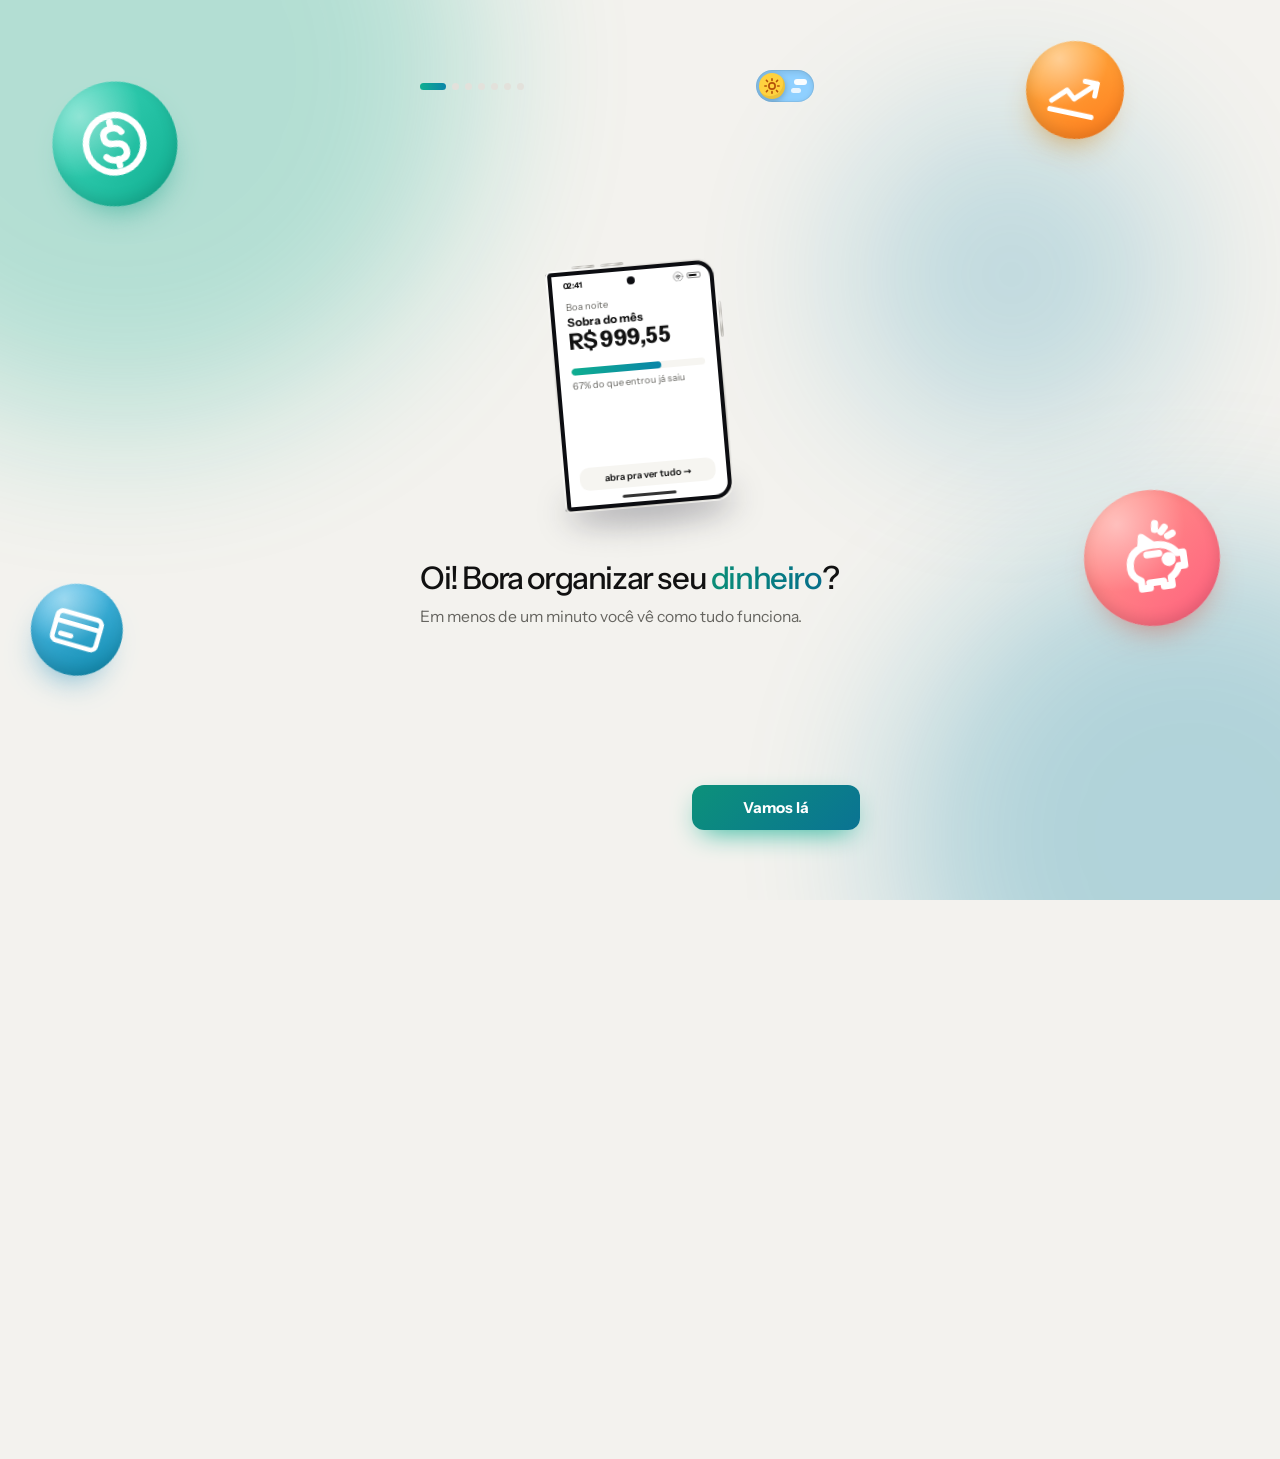
==== preview.html @ 850c6f00 "Prévia: Capi faz que não quando a senha está errada Co-Authored-By: Claude Opus 5.5 <noreply@anthrop" ====
<!doctype html>
<html lang="pt-BR">
<head>
  <meta charset="utf-8" />
  <meta name="viewport" content="width=device-width, initial-scale=1, viewport-fit=cover" />
  <title>Capi — seu dinheiro, de boa na lagoa</title>
  <meta name="description" content="Planilha financeira simples para organizar o dia a dia." />
  <meta name="theme-color" content="#f3f2ee" />
  <link rel="manifest" href="manifest.webmanifest" />
  <link rel="apple-touch-icon" href="apple-touch-icon.png" />
  <meta name="apple-mobile-web-app-capable" content="yes" />
  <meta name="mobile-web-app-capable" content="yes" />
  <meta name="apple-mobile-web-app-status-bar-style" content="default" />
  <meta name="apple-mobile-web-app-title" content="Capi" />
  <script>/* esconde tudo desde o primeiro instante se o app tiver senha ou se for preciso entrar na conta */ document.documentElement.classList.add('booting'); try { if (localStorage.getItem('orcamento:lock')) document.documentElement.classList.add('locked'); if (!localStorage.getItem('orcamento:conta')) document.documentElement.classList.add('auth'); } catch (e) {}</script>
  <link rel="icon" type="image/svg+xml" href="favicon.svg" />
  <link rel="icon" type="image/png" sizes="192x192" href="icon-192.png" />
  <style>
/* Fontes embutidas no próprio arquivo (funcionam sem internet). Licença SIL Open Font License. */
@font-face { font-family: 'Instrument Sans'; font-style: normal; font-weight: 400 700; font-display: swap; src: url([data-uri]) format('woff2'); unicode-range: U+0000-00FF,U+0131,U+0152-0153,U+02BB-02BC,U+02C6,U+02DA,U+02DC,U+0304,U+0308,U+0329,U+2000-206F,U+20AC,U+2122,U+2191,U+2193,U+2212,U+2215,U+FEFF,U+FFFD; }
@font-face { font-family: 'Instrument Sans'; font-style: normal; font-weight: 400 700; font-display: swap; src: url([data-uri]) format('woff2'); unicode-range: U+0100-02BA,U+02BD-02C5,U+02C7-02CC,U+02CE-02D7,U+02DD-02FF,U+1E00-1E9F,U+20A0-20AB,U+20AD-20C0,U+2113,U+2C60-2C7F,U+A720-A7FF; }
@font-face { font-family: 'Outfit'; font-style: normal; font-weight: 400 800; font-display: swap; src: url([data-uri]) format('woff2'); }
@font-face { font-family: 'Sora'; font-style: normal; font-weight: 400 800; font-display: swap; src: url([data-uri]) format('woff2'); }
@font-face { font-family: 'Parkinsans'; font-style: normal; font-weight: 300 800; font-display: swap; src: url([data-uri]) format('woff2'); }
@font-face { font-family: 'Source Serif 4'; font-style: normal; font-weight: 200 900; font-display: swap; src: url([data-uri]) format('woff2'); }
@font-face { font-family: 'Syne'; font-style: normal; font-weight: 400 800; font-display: swap; src: url([data-uri]) format('woff2'); }
@font-face { font-family: 'Urbanist'; font-style: normal; font-weight: 300 800; font-display: swap; src: url([data-uri]) format('woff2'); }

:root {
  --font: "Instrument Sans";
  --bg: #f3f2ee;
  --bg-top: #faf9f6;
  --glow: rgba(255, 255, 255, .55);
  --card: #ffffff;
  --ink: #111111;
  --ink-2: #3b3b39;
  --muted: #666560;
  --line: #eeede8;
  --field: #f6f5f1;
  --field-line: #e3e1db;
  --edge: rgba(17, 17, 17, .075);
  --green: #13845d;
  --green-soft: #e3f1ea;
  --blue: #0a7598;
  --blue-soft: #e1f2f6;
  --accent: #0a8370;
  --accent-ink: #0a7d69;   /* menta da Capi para texto (no escuro, mais claro pra ler bem) */
  --accent-soft: #dcf5ee;
  --red: #cc353c;
  --red-soft: #fbeaea;
  --amber: #8f620a;
  --over: #a34b22;   /* atenção sem alarme: atrasada, passou do limite */
  --amber-soft: #f9f0dc;
  --grain: .035;
  --out: #a8a49b;
  --shadow: 0 0 0 1px var(--edge), 0 1px 2px rgba(17, 17, 17, .03), 0 8px 24px -12px rgba(17, 17, 17, .08);
  --shadow-lg: 0 0 0 1px var(--edge), 0 24px 60px -12px rgba(17, 17, 17, .22);
  --r: 16px;
  color-scheme: light;
}

:root[data-theme="dark"] {
  --over: #e0895c;
  --bg: #0a0a0a;
  --bg-top: #181818;
  --glow: rgba(255, 255, 255, .045);
  --card: #141414;
  --ink: #fefefe;
  --ink-2: #b9b9b9;
  --muted: #8c8c8c;
  --line: #202020;
  --field: #1b1b1b;
  --field-line: #2a2a2a;
  --edge: rgba(255, 255, 255, .075);
  --green: #3cc88c;
  --green-soft: #12261c;
  --blue: #4cc3e0;
  --blue-soft: #0f2a31;
  --accent: #0d8670;
  --accent-ink: #4fd8b8;   /* menta da Capi para texto (no escuro, mais claro pra ler bem) */
  --accent-soft: #0f2a24;
  --red: #ef5b62;
  --red-soft: #2e1618;
  --amber: #e2ad48;
  --amber-soft: #2d2412;
  --grain: .06;
  --out: #5d5d5d;
  --shadow: 0 0 0 1px var(--edge), inset 0 1px 0 rgba(255, 255, 255, .035), 0 10px 30px -14px rgba(0, 0, 0, .7);
  --shadow-lg: 0 0 0 1px rgba(255, 255, 255, .09), 0 30px 80px -10px rgba(0, 0, 0, .8);
  color-scheme: dark;
}

* { box-sizing: border-box; }
html { -webkit-text-size-adjust: 100%; }
/* arrastar para os lados troca o mês: não deixa o navegador entender como "voltar página" */
html, body { overscroll-behavior-x: none; }
body {
  margin: 0; min-height: 100vh;
  background: linear-gradient(180deg, var(--glow) 0, transparent 520px) no-repeat; background-color: var(--bg); color: var(--ink);
  font-family: var(--font), system-ui, -apple-system, "Segoe UI", Roboto, sans-serif;
  font-size: 15px;
  -webkit-font-smoothing: antialiased;
}
button, input, select { font: inherit; color: inherit; }
button { cursor: pointer; }
svg.i { width: 16px; height: 16px; flex: none; fill: none; stroke: currentColor; stroke-width: 2; stroke-linecap: round; stroke-linejoin: round; }
.num { font-variant-numeric: tabular-nums; }

.app { max-width: 1240px; margin: 0 auto; padding: 28px 28px 110px; }   /* embaixo: espaço pro botão + não cobrir o fim da página */
.app { overflow-x: clip; }   /* o deslize das abas e meses não abre rolagem de lado no celular */

/* Cabeçalho */
.top { display: flex; align-items: flex-end; justify-content: space-between; gap: 16px; margin-bottom: 28px; }
/* até o app montar a tela (saudação com o nome, números), nada aparece: sem piscar texto provisório no F5 */
.booting .app { visibility: hidden; }
.hello { font-size: .8rem; color: var(--muted); margin: 0 0 2px; }
.title { display: flex; align-items: center; gap: 10px; margin: 0; font-size: 1.55rem; font-weight: 700; letter-spacing: -.02em; }
.ghost-ico { border: 0; background: transparent; color: var(--muted); padding: 6px; border-radius: 10px; display: grid; place-items: center; }
.ghost-ico:hover { background: var(--card); color: var(--ink); }
.top-right { display: flex; align-items: center; gap: 8px; }
.bell { position: relative; }

/* Botão de tema: sol e lua se alternam girando */
.theme-btn { position: relative; width: 30px; height: 30px; overflow: hidden; }
.theme-btn svg.i { position: absolute; top: 50%; left: 50%; width: 18px; height: 18px; margin: -9px 0 0 -9px;
  transition: transform .5s cubic-bezier(.34, 1.4, .5, 1), opacity .35s ease; }
.theme-btn .sun { opacity: 0; transform: rotate(-90deg) scale(.4); }
.theme-btn .moon { opacity: 1; transform: rotate(0) scale(1); }
:root[data-theme="dark"] .theme-btn .sun { opacity: 1; transform: rotate(0) scale(1); }
:root[data-theme="dark"] .theme-btn .moon { opacity: 0; transform: rotate(90deg) scale(.4); }
.theme-btn:hover .moon { transform: rotate(-15deg) scale(1.05); }
:root[data-theme="dark"] .theme-btn:hover .sun { transform: rotate(45deg) scale(1.05); }
:root[data-theme="dark"] .theme-btn:hover .moon { transform: rotate(90deg) scale(.4); }
::view-transition-old(root), ::view-transition-new(root) { animation-duration: .45s; animation-timing-function: ease; }
.theme-anim, .theme-anim *, .theme-anim *::before { transition: background-color .45s ease, color .45s ease, border-color .45s ease, box-shadow .45s ease, fill .45s ease, stroke .45s ease !important; }
.theme-anim .theme-btn svg.i { transition: transform .5s cubic-bezier(.34, 1.4, .5, 1), opacity .35s ease !important; }
.bell .dot { position: absolute; top: 5px; right: 5px; width: 8px; height: 8px; border-radius: 50%; background: var(--red); border: 2px solid var(--bg); }
.month {
  display: flex; align-items: center; gap: 4px;
  background: var(--card); border-radius: 12px; box-shadow: var(--shadow); padding: 4px;
}
.month button { border: 0; background: transparent; color: var(--muted); border-radius: 8px; padding: 6px; display: grid; place-items: center; }
.month button:hover { background: var(--field); color: var(--ink); }
.month .label { min-width: 130px; text-align: center; font-size: .85rem; font-weight: 600; color: var(--ink); cursor: pointer; }
.month .label.away::after { content: "hoje"; display: block; font-size: .62rem; font-weight: 700; color: var(--accent-ink); line-height: 1; margin-top: 1px; }

/* Indicadores */
.kpis { display: grid; grid-template-columns: repeat(4, minmax(0, 1fr)); gap: 18px; margin-bottom: 26px; }
.kpi { background: var(--card); border-radius: var(--r); box-shadow: var(--shadow); padding: 18px 20px 20px; min-width: 0; }
.kpi-head { display: flex; align-items: center; gap: 8px; min-height: 26px; }
.kpi-ico { width: 24px; height: 24px; border-radius: 7px; display: grid; place-items: center; }
.kpi-ico svg.i { width: 14px; height: 14px; }
.kpi-label { font-size: .68rem; font-weight: 700; letter-spacing: .08em; color: var(--muted); text-transform: uppercase; }
.kpi-value { margin-top: 10px; font-size: 1.45rem; font-weight: 600; letter-spacing: -.025em; white-space: nowrap; overflow: hidden; text-overflow: ellipsis; }
.kpi.receita .kpi-ico { background: var(--green-soft); color: var(--green); } .kpi.receita .kpi-value { color: var(--green); }
.kpi.investir .kpi-ico { background: var(--blue-soft); color: var(--blue); } .kpi.investir .kpi-value { color: var(--blue); }
.kpi.despesas .kpi-ico { background: var(--red-soft); color: var(--red); } .kpi.despesas .kpi-value { color: var(--red); }
.kpi.saldo .kpi-ico { background: var(--field); color: var(--ink-2); }
.kpi.saldo .kpi-value.neg { color: var(--red); }
.kpi-sub { margin-top: 4px; font-size: .75rem; color: var(--muted); }
.adjust {
  margin-left: auto; border: 0; border-radius: 999px;
  background: var(--blue); color: #fff; font-size: .72rem; font-weight: 700;
  padding: 5px 10px; display: inline-flex; align-items: center; gap: 5px;
  box-shadow: 0 4px 10px rgba(10, 131, 112, .25);
}
.adjust svg.i { width: 12px; height: 12px; }
.adjust.dark { background: var(--ink); color: var(--card); box-shadow: 0 4px 10px rgba(20, 23, 28, .18); }

/* Logos */
.logo { width: 32px; height: 32px; border-radius: 9px; display: grid; place-items: center; flex: none; overflow: hidden; font-weight: 800; font-size: .72rem; letter-spacing: -.02em; color: #fff; }
.logo svg { width: 58%; height: 58%; fill: currentColor; }
.logo img { width: 100%; height: 100%; object-fit: cover; }
.logo.tile { background: #fff; box-shadow: inset 0 0 0 1px rgba(20, 23, 28, .09); }
.logo.tile img { object-fit: contain; box-sizing: border-box; }
.logo.tile svg { width: 60%; height: 60%; color: var(--c); }
/* Tema escuro: quadrado escuro; "dk-inv" = logo preto que vira branco; "dk-keep" = logo que só fica legível no branco */
:root[data-theme="dark"] .logo.tile { background: #262a31; box-shadow: inset 0 0 0 1px rgba(255, 255, 255, .07); }
:root[data-theme="dark"] .logo.tile.dk-inv svg { color: #fff; }
:root[data-theme="dark"] .logo.tile.dk-inv img { filter: invert(1) hue-rotate(180deg); }
:root[data-theme="dark"] .logo.tile.dk-keep { background: #fff; }
.logo.lg { width: 40px; height: 40px; border-radius: 11px; font-size: .85rem; }
.logo.sm { width: 18px; height: 18px; border-radius: 5px; font-size: .5rem; }
.logo-stack { display: inline-flex; vertical-align: middle; margin-right: 6px; }
.logo-stack .logo { border: 2px solid var(--card); margin-left: -5px; }
.logo-stack .logo:first-child { margin-left: 0; }
.row .date .logo { width: 30px; height: 30px; }

/* Assinaturas */
.svc-grid { display: grid; grid-template-columns: repeat(auto-fill, minmax(84px, 1fr)); gap: 6px; max-height: 214px; overflow-y: auto; padding: 2px; margin: 0 -2px; }
.svc { display: grid; justify-items: center; gap: 6px; border: 1.5px solid transparent; background: var(--field); border-radius: 12px; padding: 10px 4px 8px; font-size: .7rem; font-weight: 600; color: var(--ink-2); text-align: center; line-height: 1.15; }
.svc:hover { border-color: var(--field-line); }
.svc.on { border-color: var(--accent); background: var(--accent-soft); }
.svc span { max-width: 100%; overflow: hidden; text-overflow: ellipsis; white-space: nowrap; padding: 0 2px; }
.svc-search { margin-bottom: 8px; }
.two { display: grid; grid-template-columns: minmax(0, 1fr) minmax(0, 1fr); gap: 10px; }
.two > div, .three > div { min-width: 0; }
.input[type=month], .input[type=date] { min-width: 0; }
.seg2 button.on[data-src], .seg2 button.on[data-cy], .seg2 button.on[data-next] { background: var(--card); color: var(--ink); box-shadow: var(--shadow); }
.picked { display: flex; align-items: center; gap: 12px; background: var(--field); border-radius: 14px; padding: 10px 12px; }
.picked .input { background: var(--card); }
.picked .grow { flex: 1; min-width: 0; }
.link { border: 0; background: none; color: var(--accent-ink); font-weight: 700; font-size: .78rem; padding: 4px 0; }

/* Cartões */
.flag { display: inline-block; width: 30px; height: 19px; border-radius: 4px; overflow: hidden; vertical-align: middle; flex: none; box-shadow: 0 0 0 1px rgba(20, 23, 28, .08); background: #fff; }
.flag img { width: 100%; height: 100%; display: block; }
.card-sub { display: flex; flex-wrap: wrap; align-items: center; gap: 2px 6px; margin-top: 3px; white-space: normal; color: var(--muted); font-size: .75rem; font-weight: 500; }
.card-sub .flag { width: 24px; height: 15px; }
.cc-preview { position: relative; aspect-ratio: 1.586; max-width: 300px; margin: 4px auto 6px; border-radius: 16px; padding: 16px 18px; color: #fff; display: flex; flex-direction: column; justify-content: space-between; overflow: hidden; box-shadow: 0 12px 30px rgba(20, 23, 28, .22); transition: background .3s; }
.cc-preview::after { content: ""; position: absolute; width: 220px; height: 220px; right: -70px; top: -90px; border-radius: 50%; background: rgba(255, 255, 255, .12); }
.cc-top, .cc-bottom { display: flex; justify-content: space-between; align-items: center; position: relative; z-index: 1; }
.cc-name { font-weight: 700; font-size: .95rem; text-shadow: 0 1px 2px rgba(0, 0, 0, .2); }
.cc-num { font-size: .95rem; letter-spacing: .12em; font-variant-numeric: tabular-nums; opacity: .95; }
.cc-chip { width: 34px; height: 25px; border-radius: 6px; background: linear-gradient(135deg, #f6e27a, #cfa93a); position: relative; z-index: 1; }
.cc-preview .flag { width: 46px; height: 29px; border-radius: 6px; }
.cc-preview .logo { box-shadow: 0 2px 6px rgba(0, 0, 0, .2); }
.flag-pick { display: flex; flex-wrap: wrap; gap: 6px; }
.flag-pick button { display: inline-flex; align-items: center; gap: 7px; border: 1.5px solid var(--field-line); background: var(--field); border-radius: 10px; padding: 6px 10px 6px 6px; font-size: .78rem; font-weight: 600; color: var(--ink-2); }
.flag-pick button.on, .bank-chips button.on { border-color: var(--accent); background: var(--accent-soft); color: var(--ink); }
.three { display: grid; grid-template-columns: 1fr 1fr 1fr; gap: 10px; }
.status.none { background: var(--field); color: var(--muted); }
.status.open { background: var(--blue-soft); color: var(--blue); }
.status.late { background: var(--amber-soft); color: var(--over); }
.fnav { display: flex; align-items: center; justify-content: space-between; gap: 8px; background: var(--field); border-radius: 12px; padding: 6px; margin-bottom: 10px; }
.fnav button { border: 0; background: var(--card); border-radius: 8px; width: 32px; height: 32px; display: grid; place-items: center; color: var(--ink-2); }
.fnav div { text-align: center; font-size: .8rem; }
.fnav strong { display: block; font-size: .9rem; }
.fnav small { color: var(--muted); }
.movebox { margin-top: 12px; border: 1.5px solid var(--amber-soft); background: color-mix(in srgb, var(--amber-soft) 50%, transparent); border-radius: 12px; padding: 10px 12px; font-size: .8rem; line-height: 1.45; }
.movebox .btn-soft { margin-top: 8px; }
.last-hint { display: flex; justify-content: space-between; align-items: center; margin-top: 6px; font-size: .76rem; color: var(--muted); }
@media (max-width: 640px) { .three { grid-template-columns: 1fr 1fr; } .three > :first-child { grid-column: 1 / -1; } }

/* Pago com cartão */
.via { display: inline-flex; align-items: center; gap: 4px; margin-left: 6px; font-size: .72rem; font-weight: 600; color: var(--muted); vertical-align: middle; white-space: nowrap; }
.via .logo { width: 16px; height: 16px; border-radius: 4px; flex: none; }
.via { max-width: 100%; min-width: 0; }
.via .vt { overflow: hidden; text-overflow: ellipsis; min-width: 0; }
.row .ex-m { display: none; }
/* Família: bolinhas com a inicial de cada um */
.av { display: inline-grid; place-items: center; width: 22px; height: 22px; border-radius: 50%; background: var(--av); color: #fff; font-size: .66rem; font-weight: 700; line-height: 1; flex: none; box-shadow: 0 0 0 2px var(--card); }
.av.sm { width: 16px; height: 16px; font-size: .54rem; box-shadow: 0 0 0 1.5px var(--card); }
.av-pair { display: inline-flex; } .av-pair .av + .av { margin-left: -5px; }
.who-b { display: inline-flex; vertical-align: -3px; margin-right: 7px; }
.who-pick { display: flex; flex-wrap: wrap; gap: 8px; }
.who-pick button { display: inline-flex; align-items: center; gap: 8px; border: 1px solid var(--field-line); background: var(--card); color: var(--ink-2); border-radius: 99px; padding: 6px 14px 6px 6px; font-weight: 600; font-size: .84rem; }
.who-pick button.on { border-color: var(--ink); color: var(--ink); box-shadow: inset 0 0 0 1px var(--ink); }
.acc-ic { position: relative; display: inline-flex; }
.acc-who { position: absolute; right: -7px; bottom: -6px; border: 0; background: none; padding: 0; display: inline-flex; cursor: pointer; }
.acc-who .fam { display: inline-grid; place-items: center; width: 16px; height: 16px; border-radius: 50%; background: var(--field); color: var(--muted); box-shadow: 0 0 0 1.5px var(--card); }
.acc-who .fam svg.i { width: 10px; height: 10px; }
.inv-code { margin-top: 8px; font-size: 1.6rem; font-weight: 800; letter-spacing: .16em; font-variant-numeric: tabular-nums; color: var(--ink); background: var(--field); border-radius: 12px; padding: 12px 16px; text-align: center; user-select: all; }
.use-pick { display: grid; grid-template-columns: 1fr 1fr; gap: 10px; }
.use-pick button { text-align: left; border: 1px solid var(--field-line); background: var(--card); border-radius: 14px; padding: 12px 14px; color: var(--ink-2); display: grid; gap: 4px; }
.use-pick button b { color: var(--ink); font-size: .92rem; display: flex; align-items: center; gap: 8px; }
.use-pick button small { color: var(--muted); font-size: .76rem; line-height: 1.35; }
.use-pick button svg.i { width: 16px; height: 16px; }
.use-pick button.on { border-color: var(--ink); box-shadow: inset 0 0 0 1px var(--ink); }
.mem-list { display: grid; gap: 8px; margin-top: 4px; }
.mem-row { display: grid; grid-template-columns: 26px minmax(0, 1fr) 30px; gap: 8px; align-items: center; }
.mem-row .tag-me { font-size: .72rem; color: var(--muted); font-weight: 600; white-space: nowrap; }
.mem-add { display: flex; gap: 8px; margin-top: 8px; } .mem-add .input { flex: 1; min-width: 0; }
.chart-by { display: flex; justify-content: flex-end; margin-bottom: 8px; }
.row .val.est { color: var(--ink-2); font-weight: 500; }
.row .val.est small, .row .val.absorbed small { display: block; font-size: .68rem; color: var(--muted); font-weight: 500; }
.tag.cat-t { max-width: 100%; min-width: 0; }
.tag .tt { overflow: hidden; text-overflow: ellipsis; white-space: nowrap; min-width: 0; }
/* celular: Favorito e Lançar lado a lado; "Formulário completo" embaixo, centralizado */
@media (max-width: 640px) { .qa-actions #qaFull { order: 3; width: 100%; text-align: center; padding: 8px 0 0; } .qa-actions .grow { display: none; } .qa-actions .btn { flex: 1; } }
/* o que acompanha o nome é separado por espaços (não margem): se quebrar a linha, começa alinhado */
.row .ex small, .row .ex .via { margin-left: 0; }
.val.absorbed { color: var(--muted); font-weight: 500; }
.val.absorbed small { display: block; font-size: .68rem; font-weight: 500; }
.pay-pick button .i { width: 14px; height: 14px; }
.inside { margin-top: 12px; background: var(--field); border-radius: 12px; padding: 10px 12px; font-size: .8rem; }
.inside .it { display: flex; align-items: center; gap: 8px; padding: 4px 0; }
.inside .it span:nth-child(2) { flex: 1; min-width: 0; overflow: hidden; text-overflow: ellipsis; white-space: nowrap; }
.inside .it .logo { width: 20px; height: 20px; border-radius: 6px; font-size: .55rem; }
.inside .sum { display: flex; justify-content: space-between; border-top: 1px solid var(--field-line); margin-top: 6px; padding-top: 8px; font-weight: 700; }
.inside .warn { color: var(--amber); font-weight: 600; margin-top: 6px; }

/* Metas e medidores */
.meter { height: 8px; border-radius: 99px; background: var(--field); overflow: hidden; margin-top: 7px; }
.meter i { display: block; height: 100%; border-radius: 99px; background: var(--green); transition: width .5s cubic-bezier(.2, .8, .2, 1); }
.meter.warn i { background: var(--amber); }
.meter.over i { background: var(--over); }   /* passou do limite: terracota, sem vermelho de alarme */
.meter.info i { background: var(--blue); }
.goal-emoji { width: 32px; height: 32px; border-radius: 9px; display: grid; place-items: center; background: var(--field); font-size: 1.05rem; }
.goal-meta { display: flex; justify-content: space-between; gap: 8px; margin-top: 4px; font-size: .74rem; color: var(--muted); font-weight: 500; white-space: normal; }
.goal-meta b { color: var(--ink-2); font-weight: 700; }
.row.goal { grid-template-columns: 60px minmax(0, 1fr) 150px 34px; }
.row.goal .name { white-space: normal; }
.emoji-pick { display: flex; flex-wrap: wrap; gap: 6px; }
.emoji-pick button { width: 40px; height: 40px; border-radius: 11px; border: 1.5px solid var(--field-line); background: var(--field); font-size: 1.15rem; }
.emoji-pick button.on { border-color: var(--accent); background: var(--accent-soft); }
.stat-hero { text-align: center; padding: 8px 0 4px; }
.stat-hero small { display: block; font-size: .78rem; color: var(--muted); }
.stat-hero strong { display: block; font-size: 2rem; font-weight: 800; letter-spacing: -.02em; margin: 2px 0; }
.stat-rows { display: grid; gap: 8px; margin-top: 14px; font-size: .84rem; }
.stat-rows div { display: flex; justify-content: space-between; gap: 10px; }
.stat-rows span { color: var(--muted); }
@media (max-width: 640px) { .row.goal { grid-template-columns: 44px minmax(0, 1fr) 28px; } .row.goal .val { grid-column: 2; text-align: left; } }

.limits { margin-top: 18px; padding-top: 14px; border-top: 1px solid var(--line); display: grid; gap: 12px; }
.limits-h { font-size: .85rem; font-weight: 700; }
.limit-top { display: flex; justify-content: space-between; gap: 8px; font-size: .84rem; }
.limit-top > span:first-child { display: inline-flex; align-items: center; gap: 7px; }
.limit-top .ldot { width: 8px; height: 8px; border-radius: 50%; }
.limit-top small { color: var(--muted); font-weight: 500; }
.limit-sub { font-size: .72rem; color: var(--muted); margin-top: 4px; }
.cat-edit .money { width: 150px; flex: none; padding: 0 10px; }
.cat-edit .money input { padding: 8px 0; }
@media (max-width: 640px) {
  /* celular: cor · nome · excluir na primeira linha, limite embaixo (o ✕ fica junto da categoria dele) */
  .cat-edit { flex-wrap: wrap; padding-bottom: 10px; border-bottom: 1px solid var(--line); }
  .cat-edit:last-child { border-bottom: 0; }
  .cat-edit .input { flex: 1; min-width: 0; }
  .cat-edit .x { order: 1; }
  .cat-edit .money { order: 2; width: calc(100% - 42px); margin-left: 42px; }
}

/* Evolução */
.evo { margin-top: 22px; padding: 18px 20px 20px; position: relative; }
.evo-head { display: flex; align-items: center; justify-content: space-between; gap: 10px; flex-wrap: wrap; margin-bottom: 12px; }
.evo-head h2 { margin: 0; font-size: .95rem; font-weight: 700; }
.evo-ctl { display: flex; gap: 8px; align-items: center; }
.pills { display: inline-flex; background: var(--field); border-radius: 10px; padding: 3px; }
.pills button { border: 0; background: transparent; border-radius: 8px; padding: 5px 10px; font-size: .78rem; font-weight: 600; color: var(--muted); }
.pills button.on { background: var(--card); color: var(--ink); box-shadow: var(--shadow); }
.evo-body { display: grid; grid-template-columns: minmax(0, 1.65fr) minmax(0, 1fr); gap: 22px; align-items: start; }
.evo-legend { display: flex; gap: 16px; font-size: .78rem; color: var(--ink-2); margin-bottom: 6px; }
.evo-legend span { display: inline-flex; align-items: center; gap: 6px; }
.evo-legend i { width: 10px; height: 10px; border-radius: 3px; }
.evo-chart { position: relative; }
.evo-chart svg { display: block; width: 100%; overflow: visible; }
.evo-chart .grid-line { stroke: var(--line); stroke-width: 1; }
.evo-chart .tick { fill: var(--muted); font-size: 10.5px; font-variant-numeric: tabular-nums; }
.evo-chart .xl { fill: var(--muted); font-size: 11px; }
.evo-chart .xl.cur { fill: var(--ink); font-weight: 700; }
.evo-chart .hit { fill: transparent; cursor: pointer; }
.evo-chart .band { fill: var(--ink); opacity: 0; transition: opacity .12s; }
.evo-chart g.m:hover .band, .evo-chart g.m:focus .band { opacity: .04; }
.evo-chart g.m:focus { outline: none; }
.evo-tip { position: absolute; pointer-events: none; background: var(--card); border: 1px solid var(--line); box-shadow: var(--shadow-lg); border-radius: 10px; padding: 8px 10px; font-size: .78rem; min-width: 150px; opacity: 0; z-index: 5; }
.evo-tip.on { opacity: 1; }
.evo-tip .tt { font-weight: 700; margin-bottom: 4px; }
.evo-tip div.r { display: flex; justify-content: space-between; gap: 12px; align-items: center; }
.evo-tip div.r span { display: inline-flex; align-items: center; gap: 6px; color: var(--muted); }
.evo-tip div.r span i { width: 12px; height: 2px; border-radius: 2px; }
.evo-tip b { font-variant-numeric: tabular-nums; }
.insights { display: grid; gap: 10px; }
.ins { display: flex; gap: 10px; align-items: flex-start; font-size: .84rem; line-height: 1.4; background: var(--field); border-radius: 12px; padding: 10px 12px; }
.ins .ic { font-size: 1rem; line-height: 1.3; }
.ins b { font-weight: 700; }
.ins small { display: block; color: var(--muted); font-size: .75rem; }
.evo-table { width: 100%; border-collapse: collapse; font-size: .8rem; }
.evo-table th, .evo-table td { text-align: right; padding: 6px 8px; border-bottom: 1px solid var(--line); font-variant-numeric: tabular-nums; }
.evo-table th:first-child, .evo-table td:first-child { text-align: left; }
.evo-table th { color: var(--muted); font-weight: 600; }
.evo-table tfoot th, .evo-table tfoot td { font-weight: 700; color: var(--ink); border-bottom: 0; }
.evo-table tfoot tr:first-child > * { border-top: 2px solid var(--line); }
.evo-table tfoot tr:last-child > * { font-weight: 500; color: var(--muted); }
@media (max-width: 980px) { .evo-body { grid-template-columns: 1fr; } }
@media (max-width: 640px) { .evo { padding: 14px 12px 16px; } }

/* Escolha de conta/cartão */
.bank-chips.pay-pick { display: block; }
.pay-pick > .pay-sec:first-child { margin-bottom: 2px; }
.pay-h { font-size: .72rem; font-weight: 700; color: var(--muted); text-transform: uppercase; letter-spacing: .06em; margin: 10px 0 6px; }
.pay-sec { display: flex; flex-wrap: wrap; gap: 6px; }
.pay-sec.cc { display: grid; grid-template-columns: repeat(auto-fill, minmax(210px, 1fr)); }
.bank-chips .cc-btn { border-radius: 12px; padding: 7px 10px 7px 7px; gap: 10px; text-align: left; min-width: 0; }
.mini-cc { position: relative; width: 50px; height: 32px; border-radius: 6px; flex: none; box-shadow: 0 2px 5px rgba(0, 0, 0, .18); }
.mini-cc .logo { position: absolute; left: 4px; top: 4px; width: 14px; height: 14px; border-radius: 4px; }
.mini-cc .flag { position: absolute; right: 3px; bottom: 3px; width: 20px; height: 13px; border-radius: 3px; }
.cc-txt { display: grid; min-width: 0; line-height: 1.2; }
.cc-txt b { font-size: .82rem; overflow: hidden; text-overflow: ellipsis; white-space: nowrap; }
.cc-txt small { font-size: .7rem; color: var(--muted); font-weight: 500; overflow: hidden; text-overflow: ellipsis; white-space: nowrap; }
.via .flag { width: 20px; height: 13px; border-radius: 3px; margin-left: 2px; }

/* Visão geral */
.overview { display: grid; grid-template-columns: repeat(12, minmax(0, 1fr)); gap: 18px; }
.overview[hidden], #mainGrid[hidden] { display: none; }
.ov { background: var(--card); border-radius: var(--r); box-shadow: var(--shadow); padding: 18px 20px 20px; min-width: 0; position: relative; }
.ov h3 { margin: 0 0 2px; font-size: .95rem; font-weight: 700; display: flex; align-items: center; gap: 8px; }
.ov .ov-sub { margin: 0 0 12px; font-size: .78rem; color: var(--muted); }
.ov-forecast { grid-column: span 8; }
.ov-cal { grid-column: span 4; }
.ov-where { grid-column: span 4; }
.ov-cards { grid-column: span 4; }
.ov-goals { grid-column: span 4; }
.ov-link { border: 0; background: none; color: var(--accent-ink); font-weight: 700; font-size: .78rem; padding: 0; margin-left: auto; }
.fc-stats { display: flex; flex-wrap: wrap; gap: 8px 22px; margin-bottom: 10px; }
.fc-stats div small { display: block; font-size: .72rem; color: var(--muted); }
.fc-stats div b { font-size: 1.15rem; font-weight: 700; letter-spacing: -.01em; }
.fc-alert { display: flex; gap: 8px; align-items: flex-start; font-size: .82rem; background: var(--red-soft); color: var(--ink); border-radius: 10px; padding: 8px 10px; margin-bottom: 10px; }
.fc-alert.ok { background: var(--green-soft); }
.fc-chart { position: relative; }
.fc-chart svg { display: block; width: 100%; overflow: visible; }
.fc-chart .grid-line { stroke: var(--line); stroke-width: 1; }
.fc-chart .zero { stroke: var(--muted); stroke-width: 1; opacity: .5; }
.fc-chart .tick, .fc-chart .xl { fill: var(--muted); font-size: 10.5px; font-variant-numeric: tabular-nums; }
.fc-chart .cross { stroke: var(--muted); stroke-width: 1; opacity: 0; }
.fc-chart .dot { opacity: 0; }
.fc-tip { position: absolute; top: 0; pointer-events: none; background: var(--card); border: 1px solid var(--line); box-shadow: var(--shadow-lg); border-radius: 10px; padding: 8px 10px; font-size: .78rem; min-width: 170px; max-width: 240px; display: none; z-index: 5; }
.fc-tip .tt { font-weight: 700; margin-bottom: 3px; }
.fc-tip .ev { display: flex; justify-content: space-between; gap: 10px; color: var(--muted); }
.fc-tip .ev b { color: var(--ink); font-weight: 600; font-variant-numeric: tabular-nums; }
.cal { display: grid; grid-template-columns: repeat(7, 1fr); gap: 3px; }
.cal .wd { font-size: .64rem; font-weight: 700; color: var(--muted); text-align: center; padding-bottom: 4px; text-transform: uppercase; }
.cal button { border: 0; background: transparent; border-radius: 9px; aspect-ratio: 1; display: flex; flex-direction: column; align-items: center; justify-content: center; gap: 3px; font-size: .78rem; color: var(--ink-2); padding: 0; position: relative; }
.cal button:hover { background: var(--field); }
.cal button.today { background: var(--ink); color: var(--card); font-weight: 700; }
.cal button.sel { box-shadow: inset 0 0 0 1.5px var(--accent); }
.cal button.other { visibility: hidden; }
/* calendário largo (tablet): dias com altura fixa em vez de quadrados enormes */
@media (min-width: 560px) and (max-width: 980px) { .cal button { aspect-ratio: auto; height: 50px; } }
.cal .dots { display: flex; gap: 2px; height: 5px; }
.cal .dots i { width: 5px; height: 5px; border-radius: 50%; }
.cal-list { margin-top: 12px; border-top: 1px solid var(--line); padding-top: 10px; display: grid; gap: 7px; max-height: 190px; overflow-y: auto; }
.cal-list .ev { display: flex; align-items: center; gap: 8px; font-size: .8rem; }
.cal-list .ev[data-open] { cursor: pointer; border-radius: 8px; margin: -3px 0; padding: 3px 4px; min-height: 32px; }
.cal-list .ev[data-open]:hover { background: var(--field); }
.cal-list .ev span:nth-child(2) { flex: 1; min-width: 0; overflow: hidden; text-overflow: ellipsis; white-space: nowrap; }
.cal-list .ev .logo, .cal-list .ev .ic { width: 22px; height: 22px; border-radius: 6px; font-size: .62rem; flex: none; }
.cal-list .ev .ic { display: grid; place-items: center; background: var(--field); }
.cal-list .v { font-weight: 600; font-variant-numeric: tabular-nums; }
.cal-list .v.in { color: var(--green); }
.cal-legend { display: flex; gap: 12px; font-size: .7rem; color: var(--muted); margin-top: 8px; }
.cal-legend span { display: inline-flex; align-items: center; gap: 5px; }
.cal-legend i { width: 7px; height: 7px; border-radius: 50%; }
.ov .donut { width: 200px; height: 200px; }
.ov-row { display: flex; align-items: center; gap: 10px; padding: 8px 0; border-bottom: 1px solid var(--line); font-size: .84rem; }
.ov-row:last-child { border-bottom: 0; }
.ov-row .grow { flex: 1; min-width: 0; }
.ov-row .grow b { display: block; font-weight: 600; overflow: hidden; text-overflow: ellipsis; white-space: nowrap; }
.ov-row .grow small { color: var(--muted); font-size: .72rem; }
.ov-row .meter { margin-top: 5px; height: 6px; }
.ov-row .amt { font-weight: 700; font-variant-numeric: tabular-nums; white-space: nowrap; }
.ov-empty { color: var(--muted); font-size: .82rem; padding: 18px 0; text-align: center; }
/* card vazio ao lado de um card alto (calendário): o aviso fica no meio, sem um buraco embaixo */
.ov-forecast:has(> .ov-empty), .ov-where:has(> .ov-empty), .ov-cards:has(> .ov-empty) { display: flex; flex-direction: column; }
.ov-forecast > .ov-empty, .ov-where > .ov-empty, .ov-cards > .ov-empty { flex: 1; display: flex; flex-direction: column; align-items: center; justify-content: center; gap: 4px; }
.ov-forecast > .ov-empty br { display: none; }
@media (max-width: 980px) { .ov-forecast, .ov-cal, .ov-where, .ov-cards, .ov-goals { grid-column: span 12; } }
@media (min-width: 981px) and (max-width: 1180px) { .ov-where, .ov-cards, .ov-goals { grid-column: span 6; } .ov-goals { grid-column: span 12; } }

/* Lançamento rápido */
.fab { position: fixed; right: max(20px, env(safe-area-inset-right)); bottom: calc(22px + env(safe-area-inset-bottom)); z-index: 20; width: 58px; height: 58px; border: 0; border-radius: 18px; background: var(--accent); color: #fff; display: grid; place-items: center; box-shadow: 0 10px 28px rgba(10, 131, 112, .32); transition: transform .15s; }
.fab:hover { transform: translateY(-2px); }
.fab:active { transform: scale(.95); }
.fab svg.i { width: 26px; height: 26px; stroke-width: 2.4; }
.qa-input { font-size: 1.05rem; padding: 14px 15px; }
.qa-preview { margin-top: 10px; background: var(--field); border-radius: 12px; padding: 10px 12px; display: grid; gap: 6px; font-size: .84rem; min-height: 44px; }
.qa-preview .l { display: flex; justify-content: space-between; gap: 10px; align-items: center; }
.qa-preview .l span:first-child { color: var(--muted); }
.qa-preview .l b { font-weight: 700; display: inline-flex; align-items: center; gap: 6px; }
.qa-preview .big { font-size: 1.3rem; font-weight: 800; }
.qa-hint { font-size: .74rem; color: var(--muted); margin-top: 6px; line-height: 1.45; }
.qa-hint code { white-space: nowrap; display: inline-block; margin: 1px 0; background: var(--field); padding: 1px 5px; border-radius: 5px; font-family: inherit; font-weight: 600; color: var(--ink-2); }
.favs { display: flex; flex-wrap: wrap; gap: 6px; }
.fav { display: inline-flex; align-items: center; gap: 6px; border: 1.5px solid var(--field-line); background: var(--card); border-radius: 999px; padding: 6px 6px 6px 12px; font-size: .8rem; font-weight: 600; color: var(--ink-2); cursor: pointer; }
.fav:hover { border-color: var(--accent); }
.fav .x { padding: 2px; }
.fav .x svg.i { width: 12px; height: 12px; }
@media (max-width: 640px) { .fab { width: 56px; height: 56px; } .app { padding-bottom: 96px; } }

/* Tela de bloqueio */
html.locked .app, html.locked .fab, html.locked #overlay, html.locked .toast { visibility: hidden; }
.lock { position: fixed; inset: 0; z-index: 100; background: var(--bg); display: none; place-items: center; padding: 24px; }
html.locked .lock { display: grid; }
.lock-box { width: 100%; max-width: 300px; text-align: center; margin: auto; }
/* tela baixa (celular deitado, celular pequeno): rola e o teclado fica menor, pra alcançar o 0 e o apagar */
html.locked .lock { place-items: normal; overflow-y: auto; }
.lock-capi { display: block; width: 80px; margin: 0 auto 10px; }
.lock-capi svg { display: block; width: 100%; height: auto; }
.lock-capi.shake .cb, .lock-capi.shake .fruit, .lock-capi.shake .ear { transform-box: view-box; transform-origin: 32px 50px; animation: capi-no .5s ease-in-out; }   /* senha errada: a Capi faz que não */
@keyframes capi-no { 20%, 60% { transform: rotate(-7deg); } 40%, 80% { transform: rotate(7deg); } }
@media (prefers-reduced-motion: reduce) { .lock-capi * { animation: none !important; } }
.lock-box h2 { margin: 0 0 4px; font-size: 1.2rem; font-weight: 700; }
.lock-box p { margin: 0; color: var(--muted); font-size: .85rem; min-height: 1.3em; }
.lock-box p.err { color: var(--red); }
.pin-dots { display: flex; justify-content: center; gap: 12px; margin: 22px 0 26px; }
.pin-dots i { width: 13px; height: 13px; border-radius: 50%; border: 2px solid var(--muted); transition: background .1s, border-color .1s; }
.pin-dots i.on { background: var(--ink); border-color: var(--ink); }
.pin-dots.shake { animation: shake .35s; }
@keyframes shake { 20%, 60% { transform: translateX(-8px); } 40%, 80% { transform: translateX(8px); } }
.keypad { display: grid; grid-template-columns: repeat(3, 72px); gap: 14px; justify-content: center; }
.keypad button { width: 72px; height: 72px; border-radius: 50%; border: 0; background: var(--card); box-shadow: var(--shadow); font-size: 1.5rem; font-weight: 600; color: var(--ink); display: grid; place-items: center; }
.keypad button:active { transform: scale(.94); background: var(--field); }
.keypad button.ghost { background: transparent; box-shadow: none; font-size: 1rem; color: var(--muted); }
.keypad button svg.i { width: 26px; height: 26px; }
.lock-forgot { margin-top: 22px; border: 0; background: none; color: var(--muted); font-size: .8rem; text-decoration: underline; }
@media (max-height: 620px) {
  .pin-dots { margin: 14px 0 16px; }
  .lock-capi { width: 54px; margin-bottom: 6px; }
  .keypad { grid-template-columns: repeat(3, 58px); gap: 10px; }
  .keypad button { width: 58px; height: 58px; font-size: 1.25rem; }
}
/* celular deitado: informações à esquerda, teclado à direita */
@media (max-height: 460px) and (orientation: landscape) {
  .lock-box { max-width: 560px; display: grid; grid-template-columns: 1fr auto; column-gap: 32px; align-items: center; align-content: center; }
  .lock-box > * { grid-column: 1; }
  .lock-box .keypad { grid-column: 2; grid-row: 1 / span 6; }
  .lock-capi { justify-self: center; }
}
.pin-input { letter-spacing: .5em; text-align: center; font-size: 1.3rem; }

/* Contas */
.acc { display: grid; grid-template-columns: 34px minmax(0, 1fr) 150px 30px; gap: 8px; align-items: center; margin-top: 8px; }
.acc .logo { width: 34px; height: 34px; }
.acc .input { padding: 9px 11px; }
.acc .money { padding: 0 10px 0 4px; }
.acc .money input { padding: 9px 0; text-align: right; }
.sign { border: 0; background: transparent; color: var(--muted); font-size: .8rem; font-weight: 700; padding: 6px; border-radius: 8px; white-space: nowrap; }
.sign:hover { background: var(--card); color: var(--ink); }
.acc.neg .sign, .acc.neg .money input { color: var(--red); }
.bank-chips { display: flex; flex-wrap: wrap; gap: 6px; }
.bank-chips button { display: inline-flex; align-items: center; gap: 6px; border: 1.5px solid var(--field-line); background: var(--field); border-radius: 999px; padding: 6px 11px; font-size: .8rem; font-weight: 600; color: var(--ink-2); }
.bank-chips button:hover { border-color: var(--muted); }
.bank-chips .logo { margin-left: -5px; }
.acc-total { display: flex; justify-content: space-between; align-items: baseline; margin-top: 18px; padding-top: 14px; border-top: 1px solid var(--line); }
.acc-total span { color: var(--muted); font-size: .85rem; }
.acc-total strong { font-size: 1.3rem; font-weight: 800; }
.acc-note { grid-column: 1 / -1; margin: 2px 0 4px 42px; font-size: .72rem; color: var(--muted); }
.acc-note summary { cursor: pointer; list-style: none; }
.acc-note summary::-webkit-details-marker { display: none; }
.acc-note .acc-more { color: var(--accent-ink); font-weight: 700; margin-left: 4px; }
.acc-note[open] .acc-more { display: none; }
.acc-note ul { list-style: none; margin: 6px 0 2px; padding: 0; display: grid; gap: 3px; max-height: 180px; overflow-y: auto; }
.acc-note li { display: flex; justify-content: space-between; gap: 10px; }
.acc-note li span { min-width: 0; overflow: hidden; text-overflow: ellipsis; white-space: nowrap; }
.acc-note li b { font-weight: 600; color: var(--ink-2); font-variant-numeric: tabular-nums; flex: none; }
.acc-note li b.in { color: var(--green); }
.acc-empty { color: var(--muted); font-size: .85rem; padding: 6px 0 4px; }
@media (max-width: 640px) { .acc { grid-template-columns: 30px minmax(0, 1fr) 120px 26px; gap: 6px; } .acc .logo { width: 30px; height: 30px; } .row .date .logo { width: 28px; height: 28px; } }

/* Abas */
.tabs { display: inline-flex; gap: 4px; margin-bottom: 18px; }
.tabs button {
  border: 0; background: transparent; padding: 8px 14px; border-radius: 10px;
  font-size: .85rem; font-weight: 600; color: var(--muted);
}
.tabs button:hover { color: var(--ink); }
.tabs button.active { background: var(--card); color: var(--ink); box-shadow: var(--shadow); }

.grid { display: grid; grid-template-columns: minmax(0, 1.65fr) minmax(0, 1fr); gap: 22px; align-items: start; }
.card { background: var(--card); border-radius: var(--r); box-shadow: var(--shadow); }

/* Tabela */
.table-card { padding: 18px 20px 16px; }
.card-head { display: flex; align-items: center; justify-content: space-between; gap: 10px; margin-bottom: 12px; position: relative; }
.card-head h2 { margin: 0; font-size: .95rem; font-weight: 700; }
.head-actions { display: flex; gap: 8px; }
.btn-soft {
  border: 1px solid var(--line); background: var(--card); border-radius: 10px;
  padding: 7px 12px; font-size: .82rem; font-weight: 600; color: var(--ink-2);
  display: inline-flex; align-items: center; gap: 6px; box-shadow: var(--shadow);
}
.btn-soft:hover { background: var(--field); }
.btn-soft.on { border-color: var(--accent); color: var(--accent-ink); }

.row {
  display: grid; grid-template-columns: 60px minmax(0, 1fr) 120px 130px 34px;
  gap: 12px; align-items: center; padding: 12px 6px; border-bottom: 1px solid var(--line);
  font-size: .88rem;
}
.row.head { font-size: .72rem; color: var(--muted); font-weight: 600; padding-top: 4px; padding-bottom: 8px; }
.row.head .sort { border: 0; background: none; padding: 0; color: inherit; font-weight: 700; display: inline-flex; align-items: center; gap: 3px; }
.row .date { color: var(--muted); font-size: .8rem; }
.row .name { font-weight: 500; overflow: hidden; text-overflow: ellipsis; white-space: nowrap; }
.row .name small { color: var(--muted); font-weight: 500; margin-left: 4px; }
.legend li[data-catpick] { cursor: pointer; border-radius: 8px; transition: opacity .15s; }
.legend li[data-catpick]:hover { background: var(--field); }
.legend li.dim { opacity: .4; }
.legend li.on .lname { font-weight: 700; }
/* nome + selo do cartão/conta em até 2 linhas, sem esconder o selo com "…" */
.row .name > span { display: -webkit-box; -webkit-box-orient: vertical; -webkit-line-clamp: 2; line-clamp: 2; overflow: hidden; white-space: normal; overflow-wrap: anywhere; }
.row .val { text-align: right; font-weight: 600; white-space: nowrap; }
.row.head .val { font-weight: 600; }
.row .edit { border: 0; background: transparent; color: var(--muted); padding: 6px; border-radius: 8px; display: grid; place-items: center; }
.row .edit:hover { background: var(--field); color: var(--ink); }
.row:not(.head):hover { background: color-mix(in srgb, var(--field) 60%, transparent); }
.row .tag-m { display: none; }

.tag {
  display: inline-flex; align-items: center; gap: 5px; max-width: 100%;
  padding: 3px 9px; border-radius: 7px; font-size: .74rem; font-weight: 600;
  white-space: nowrap; overflow: hidden; text-overflow: ellipsis;
}
.tag::before { content: ""; width: 5px; height: 5px; border-radius: 50%; background: currentColor; flex: none; }
.status { border: 0; cursor: pointer; }
.status.paid { background: var(--green-soft); color: var(--green); }
.status.pending { background: var(--amber-soft); color: var(--amber); }

.total { display: flex; justify-content: flex-end; align-items: baseline; gap: 10px; padding: 14px 6px 2px; }
.total span { font-size: .78rem; color: var(--muted); }
.total strong { font-size: 1.15rem; font-weight: 800; }
.pos { color: var(--green); } .negc { color: var(--red); }

.empty { text-align: center; color: var(--muted); font-size: .85rem; padding: 22px 0 14px; }
.empty .btn-soft { margin-top: 10px; }
/* telas vazias com a Capi de boa na lagoa */
div.empty::before, .ov-forecast > .ov-empty::before, .ov-where > .ov-empty::before, .ov-cards > .ov-empty::before, .ov-goals > .ov-empty::before {
  content: ""; display: block; width: 62px; height: 60px; margin: 0 auto 8px; background: var(--capi-lagoa) center / contain no-repeat; }

/* Rosca */
.chart-card { padding: 22px 20px; }
.donut-wrap { display: grid; place-items: center; padding: 6px 0 14px; position: relative; }
.donut { width: 240px; height: 240px; transform: rotate(-90deg); }
.donut circle { transition: stroke-dasharray .5s ease, stroke-dashoffset .5s ease; }
.donut-center { position: absolute; inset: 0; display: grid; place-content: center; text-align: center; pointer-events: none; }
.donut-center small { font-size: .72rem; color: var(--muted); }
.donut-center strong { font-size: 1.05rem; font-weight: 800; }
.legend { display: grid; grid-template-columns: 1fr 1fr; gap: 10px 14px; margin: 0; padding: 0; list-style: none; }
.legend li { display: flex; align-items: center; gap: 8px; font-size: .85rem; min-width: 0; }
.legend .ldot { width: 8px; height: 8px; border-radius: 50%; flex: none; }
.legend .pct { font-size: .7rem; font-weight: 700; padding: 2px 6px; border-radius: 6px; flex: none; }
.legend .lname { overflow: hidden; text-overflow: ellipsis; white-space: nowrap; }
.legend .lval { display: block; font-size: .7rem; color: var(--muted); font-weight: 500; line-height: 1.2; }
.chart-empty { display: grid; place-items: center; gap: 10px; color: var(--muted); font-size: .85rem; padding: 50px 0; text-align: center; }
.chart-empty svg.i { width: 22px; height: 22px; }
.manage { display: flex; align-items: center; justify-content: center; gap: 6px; margin: 16px auto 0; border: 0; background: transparent; color: var(--ink-2); font-size: .82rem; font-weight: 600; padding: 8px 12px; border-radius: 10px; }
.manage:hover { background: var(--card); }
.manage[hidden], .pop[hidden] { display: none; }

/* Popovers */
.pop {
  position: absolute; z-index: 15; right: 0; top: calc(100% + 6px);
  background: var(--card); border-radius: 14px; box-shadow: var(--shadow-lg);
  padding: 14px; width: 280px; border: 1px solid var(--line);
}
.pop[hidden] { display: none; }
.pop h4 { margin: 0 0 10px; font-size: .85rem; }
.note { display: flex; gap: 10px; align-items: center; padding: 10px 0; border-top: 1px solid var(--line); font-size: .84rem; }
.note:first-of-type { border-top: 0; }
.note div { flex: 1; min-width: 0; }
.note small { display: block; color: var(--muted); font-size: .75rem; }
.note .mini { border: 0; background: var(--accent-soft); color: var(--accent-ink); font-size: .72rem; font-weight: 700; padding: 5px 8px; border-radius: 8px; white-space: nowrap; }

/* Modal */
.overlay {
  position: fixed; inset: 0; z-index: 30;
  background: rgba(40, 46, 54, .45); backdrop-filter: blur(2px);
  display: grid; place-items: center; padding: 16px;
  animation: fade .15s ease;
}
.overlay[hidden] { display: none; }
.modal {
  width: 100%; max-width: 440px; max-height: calc(100vh - 32px); max-height: calc(100dvh - 32px); overflow-y: auto; overscroll-behavior: contain;
  background: var(--card); border-radius: 20px; box-shadow: var(--shadow-lg);
  padding: 22px 24px 20px; animation: pop .18s cubic-bezier(.2, .9, .3, 1.2);
}
.modal.wide { max-width: 760px; }
.imp-top { display: grid; gap: 8px; margin-bottom: 10px; }
.imp-sum { display: flex; flex-wrap: wrap; gap: 6px 14px; font-size: .8rem; color: var(--muted); margin: 8px 0; }
.imp-sum b { color: var(--ink); }
.imp-list { max-height: 46vh; overflow-y: auto; border: 1px solid var(--line); border-radius: 12px; }
.imp-row { display: grid; grid-template-columns: 26px 52px minmax(0, 1fr) 150px 110px; gap: 8px; align-items: center; padding: 8px 10px; border-bottom: 1px solid var(--line); font-size: .82rem; }
.imp-row:last-child { border-bottom: 0; }
/* extratos grandes: o navegador só desenha as linhas que estão aparecendo */
.imp-row { content-visibility: auto; contain-intrinsic-size: auto 49px; }
@media (max-width: 640px) { .imp-row { contain-intrinsic-size: auto 84px; } }
.imp-row.off { opacity: .45; }
/* Simetria: ícone/logo alinhado à primeira linha do texto quando o bloco tem várias linhas */
.ov-row { align-items: flex-start; }
.ov-row > .logo, .ov-row > .goal-emoji, .ov-row > .tx-ic { margin-top: 1px; }
.ov-row .grow b { line-height: 1.35; }
.ov-row .amt { line-height: 1.35; padding-top: 1px; }
.row.atop { align-items: start; }
.row.atop > .date { padding-top: 2px; }
.row.atop > .cat { padding-top: 0; }
.row.atop > .val { padding-top: 2px; }
.row.atop > .edit { margin-top: -4px; }
.kpi-head { min-height: 28px; }
.kpi-label { line-height: 1; }
.top-right { align-self: flex-start; margin-top: 6px; }

/* Topo: saudação + frase do mês */
.hello { font-size: 1.95rem; }
.title { max-width: 24ch; text-wrap: balance; }
.hero-sub { text-wrap: pretty; }
.hero-sub { margin: 8px 0 0; color: var(--muted); font-size: .92rem; }
.kpis { grid-template-columns: minmax(0, 1.25fr) repeat(3, minmax(0, 1fr)); }
.kpi.contas .kpi-ico { background: var(--accent-soft); color: var(--accent-ink); }
.kpi.contas .kpi-value { font-size: 1.85rem; }
.kpi.sobra .kpi-ico { background: var(--field); color: var(--ink-2); }
.kpi.sobra .kpi-value.short { color: var(--amber); }
.kpi.saldo .kpi-value.neg, .kpi.contas .kpi-value.neg { color: var(--amber); }
.fc-stats .short { color: var(--amber); font-weight: 600; }
.fc-alert.warn { background: var(--amber-soft); align-items: center; }
.fc-alert.warn span { flex: 1; }
.fc-alert .mini { border: 0; background: var(--card); color: var(--ink); font-weight: 600; font-size: .76rem; padding: 7px 11px; border-radius: 9px; white-space: nowrap; box-shadow: var(--shadow); }
.ideas { display: grid; gap: 8px; margin: 4px 0 6px; }
.idea { display: flex; gap: 12px; align-items: flex-start; padding: 12px; border-radius: 12px; background: var(--field); font-size: .86rem; }
.idea-ic { font-size: 1.1rem; line-height: 1.3; }
.idea b { display: block; font-weight: 600; }
.idea small { display: block; color: var(--muted); margin-top: 2px; font-size: .78rem; }
@media (max-width: 900px) { .kpis { grid-template-columns: repeat(2, minmax(0, 1fr)); } }
@media (max-width: 640px) { .hello, .title { font-size: 1.5rem; } .hero-sub { font-size: .85rem; } .kpi.contas .kpi-value { font-size: 1.45rem; } }

/* Ícone de cada lançamento */
.row .name.has-ic { display: flex; align-items: center; gap: 12px; overflow: visible; }
.row .name .nm { min-width: 0; flex: 1; overflow: hidden; text-overflow: ellipsis; }
.row .name .nm > span { display: -webkit-box; -webkit-box-orient: vertical; -webkit-line-clamp: 2; line-clamp: 2; overflow: hidden; white-space: normal; overflow-wrap: anywhere; }
.tx-ic { width: 34px; height: 34px; border-radius: 11px; flex: none; display: grid; place-items: center; color: var(--tc); background: color-mix(in srgb, var(--tc) 13%, transparent); }
:root[data-theme="dark"] .tx-ic { background: color-mix(in srgb, var(--tc) 18%, transparent); color: color-mix(in srgb, var(--tc) 80%, #fff); }
.tx-ic svg.i { width: 17px; height: 17px; stroke-width: 1.8; }
.row .name > .tx-ic, .row .name > .tx-logo { display: grid; place-items: center; overflow: visible; -webkit-line-clamp: none; }
.tx-logo .logo { width: 34px; height: 34px; border-radius: 11px; }
@media (max-width: 640px) { .row .name .via .flag { display: none; } }
@media (max-width: 640px) { .tx-ic, .tx-logo .logo { width: 30px; height: 30px; border-radius: 10px; } .tx-ic svg.i { width: 15px; height: 15px; } .row .name.has-ic { gap: 10px; } }
.ic-btn { width: 36px; height: 36px; border: 0; padding: 0; background: none; border-radius: 11px; flex: none; display: grid; place-items: center; }
.ic-btn .tx-ic { width: 36px; height: 36px; }
.ic-grid { grid-column: 1 / -1; display: grid; grid-template-columns: repeat(auto-fill, minmax(38px, 1fr)); gap: 6px; padding: 8px; margin-top: 2px; background: var(--field); border-radius: 12px; }
.ic-grid button { height: 38px; border: 0; border-radius: 10px; background: none; color: var(--ink-2); display: grid; place-items: center; }
.ic-grid button:hover { background: var(--card); }
.ic-grid button.on { background: var(--card); color: var(--accent-ink); box-shadow: inset 0 0 0 1.5px var(--accent); }
.ic-grid svg.i { width: 18px; height: 18px; stroke-width: 1.8; }

/* ===== Estética: sóbria, com textura leve e títulos em dois tons ===== */
body::before { content: ""; position: fixed; inset: 0; z-index: 0; pointer-events: none; opacity: var(--grain);
  background-image: url("data:image/svg+xml,%3Csvg xmlns='http://www.w3.org/2000/svg' width='180' height='180'%3E%3Cfilter id='n'%3E%3CfeTurbulence type='fractalNoise' baseFrequency='.9' numOctaves='2' stitchTiles='stitch'/%3E%3CfeColorMatrix values='0 0 0 0 .5 0 0 0 0 .5 0 0 0 0 .5 0 0 0 1 0'/%3E%3C/filter%3E%3Crect width='100%25' height='100%25' filter='url(%23n)'/%3E%3C/svg%3E"); }
.app { position: relative; z-index: 1; }
.hello, .title { font-size: 1.95rem; font-weight: 500; letter-spacing: -.045em; line-height: 1.04; }
.hello { color: var(--muted); margin: 0; }
.title { color: var(--ink); }
.kpi-value { font-weight: 500; font-size: 1.6rem; letter-spacing: -.04em; }
.kpi-label { font-weight: 600; letter-spacing: .09em; }
.ov h3, .card-head h2, .modal h3 { font-weight: 600; letter-spacing: -.015em; }
.modal h3 { font-size: 1.15rem; }
.tabs button { font-weight: 500; }
.tabs button.active { font-weight: 600; }
.btn { border-radius: 11px; font-weight: 600; }
.fab { border-radius: 50%; }
.adjust { background: var(--accent); box-shadow: none; font-weight: 600; }
.overlay { background: rgba(17, 17, 17, .28); backdrop-filter: blur(6px); -webkit-backdrop-filter: blur(6px); }
:root[data-theme="dark"] .overlay { background: rgba(0, 0, 0, .62); }
:root[data-theme="dark"] .modal { background: #131313; }
.toast { background: rgba(24, 24, 24, .94); color: #fefefe; box-shadow: 0 0 0 1px rgba(255, 255, 255, .08), 0 18px 40px -12px rgba(0, 0, 0, .5); backdrop-filter: blur(10px); -webkit-backdrop-filter: blur(10px); }
.toast button { color: #7ae3d1; }
@media (max-width: 640px) { .hello, .title { font-size: 1.6rem; } .kpi-label { font-size: .76rem; white-space: nowrap; } .kpi-head { gap: 8px; justify-content: space-between; } .kpi-head .adjust { font-size: .76rem; flex: none; } }
@media (max-width: 400px) { .kpi-label .lg { display: none; } }
.kpi.receita .kpi-value, .kpi.investir .kpi-value, .kpi.despesas .kpi-value { color: var(--ink); }
.kpi.saldo .kpi-value.neg { color: var(--red); }
.ov-link { color: var(--muted); font-weight: 600; transition: color .15s; }
.ov-link:hover { color: var(--ink); }
@media print { body::before { display: none; } }

/* ===== Acabamento: sem vícios de "tela gerada" ===== */
:root { --shadow: 0 0 0 1px var(--edge); --shadow-lg: 0 0 0 1px var(--edge), 0 24px 60px -20px rgba(17, 17, 17, .18); }
:root[data-theme="dark"] { --shadow: 0 0 0 1px var(--edge); --shadow-lg: 0 0 0 1px rgba(255, 255, 255, .09), 0 30px 80px -20px rgba(0, 0, 0, .8); }
.kpi-label, .pay-h, .cal .wd { text-transform: none; letter-spacing: 0; font-weight: 500; }
.kpi-label { font-size: .82rem; color: var(--muted); }
.kpi-head { gap: 0; }
.adjust, .adjust.dark { background: none; color: var(--ink-2); box-shadow: none; padding: 2px 0; border-radius: 0; font-weight: 500; font-size: .8rem;
  text-decoration: underline; text-decoration-color: var(--field-line); text-underline-offset: 4px; }
.adjust:hover { color: var(--ink); text-decoration-color: currentColor; }
.adjust svg.i { display: none; }
.fab { background: var(--ink); color: var(--bg); box-shadow: 0 8px 20px -8px rgba(0, 0, 0, .35); }
.btn.save { box-shadow: none; }
.tag.cat-t { background: none; padding: 0; color: var(--ink-2); font-weight: 500; font-size: .8rem; gap: 7px; }
.tag.cat-t::before { width: 7px; height: 7px; border-radius: 2px; background: var(--cc); }
.status { background: none !important; padding: 0 !important; font-weight: 500; }
.status::before { display: none !important; }
.status.none { color: var(--ink-2); text-decoration: underline; text-decoration-color: var(--field-line); text-underline-offset: 4px; }
.status.paid { color: var(--green); } .status.late { color: var(--over); } .status.pending, .status.open { color: var(--amber); }
.tx-ic, :root[data-theme="dark"] .tx-ic { background: var(--field); color: var(--ink-2); box-shadow: inset 0 0 0 1px var(--edge); }
.goal-emoji { background: var(--field); color: var(--ink-2); box-shadow: inset 0 0 0 1px var(--edge); }
.goal-emoji svg.i { width: 16px; height: 16px; stroke-width: 1.8; }
.emoji-pick button { display: grid; place-items: center; color: var(--ink-2); }
.emoji-pick button svg.i { width: 18px; height: 18px; stroke-width: 1.8; }
.legend .pct { background: none !important; color: var(--muted) !important; padding: 0; font-weight: 500; }
.ins { background: none; border-radius: 0; padding: 10px 0; border-top: 1px solid var(--line); }
.ins:first-child { border-top: 0; }
.idea { background: none; border-radius: 0; padding: 12px 0; border-top: 1px solid var(--line); }
.idea:first-child { border-top: 0; }
.det-ic { background: var(--field); color: var(--ink-2); }
.menu-item { background: none; border-radius: 0; margin: 0; padding: 13px 2px; border-top: 1px solid var(--line); font-weight: 500; }
.menu-item:hover { filter: none; color: var(--accent-ink); }
.ov-link { font-weight: 500; text-decoration: underline; text-decoration-color: var(--field-line); text-underline-offset: 4px; }
.fc-alert { border-radius: 10px; }
.ov h3 { margin-bottom: 12px; }
.cal button.today { background: none; color: var(--ink); box-shadow: inset 0 0 0 1px var(--ink); }
.cal button.sel { background: var(--ink); color: var(--card); box-shadow: none; }
.total strong { font-weight: 600; }
.total strong.negc { color: var(--ink); }

/* ===== Tela cheia da apresentação (primeira vez) ===== */
html.auth .app, html.auth .fab, html.auth #overlay, html.auth .toast, html.auth .lock { visibility: hidden; }
.auth-screen { position: fixed; inset: 0; z-index: 110; background: var(--bg); display: none; overflow-y: auto; padding: 24px; }
html.auth .auth-screen { display: grid; place-items: center; }
/* durante a apresentação a planilha (escondida atrás) não pode criar barra de rolagem: ela aparecia/sumia e empurrava tudo pro lado */
html.auth, html.auth body { overflow: hidden; }
/* ===== Apresentação (primeira vez) ===== */
.ob { width: 100%; max-width: 440px; margin: auto; min-height: min(760px, calc(100dvh - 48px)); display: grid; grid-template-rows: auto 1fr auto auto; }
.ob-top { display: flex; align-items: center; justify-content: space-between; gap: 12px; min-height: 32px; }
.ob-dots { display: flex; gap: 6px; }
.ob-dots i { width: 7px; height: 7px; border-radius: 99px; background: var(--field-line); transition: width .35s cubic-bezier(.2, .75, .25, 1), background-color .3s; }
.ob-dots i.seen { background: var(--muted); cursor: pointer; }
.ob-dots i.on { width: 22px; background: var(--ink); }
.ob-tr { display: flex; align-items: center; gap: 10px; }
/* interruptor de tema: sol de dia com nuvenzinhas, lua de noite com estrelas */
.ob-theme { position: relative; width: 58px; height: 32px; flex: none; border-radius: 99px; border: 0; padding: 0; cursor: pointer; overflow: hidden;
  background: #8fd0ff; box-shadow: inset 0 0 0 1px rgba(0, 0, 0, .06), inset 0 2px 6px rgba(0, 0, 0, .12); transition: background-color .5s ease; }
:root[data-theme="dark"] .ob-theme { background: #262a5a; }
.ob-theme .kn { position: absolute; top: 3px; left: 3px; width: 26px; height: 26px; border-radius: 50%; background: #ffd23f; box-shadow: 0 2px 6px rgba(0, 0, 0, .25), inset -2px -3px 0 rgba(0, 0, 0, .08);
  transition: transform .6s cubic-bezier(.5, 1.6, .4, 1), background-color .5s ease; }
:root[data-theme="dark"] .ob-theme .kn { transform: translateX(26px) rotate(360deg); background: #eef0ff; }
.ob-theme svg { position: absolute; inset: 4px; width: 18px; height: 18px; fill: none; stroke-width: 2.2; stroke-linecap: round; stroke-linejoin: round; transition: opacity .35s, transform .5s cubic-bezier(.34, 1.4, .5, 1); }
.ob-theme .sun { stroke: #b45309; }
.ob-theme .moon { stroke: #4f46e5; fill: #c7caff; opacity: 0; transform: rotate(-60deg) scale(.4); }
:root[data-theme="dark"] .ob-theme .sun { opacity: 0; transform: rotate(90deg) scale(.4); }
:root[data-theme="dark"] .ob-theme .moon { opacity: 1; transform: none; }
.ob-theme i { position: absolute; border-radius: 99px; background: #fff; transition: transform .5s cubic-bezier(.34, 1.4, .5, 1), opacity .4s; }
.ob-theme .st { width: 3px; height: 3px; opacity: 0; transform: scale(0); }
.ob-theme .st:nth-child(1) { left: 10px; top: 8px; } .ob-theme .st:nth-child(2) { left: 19px; top: 18px; width: 2px; height: 2px; transition-delay: .08s; } .ob-theme .st:nth-child(3) { left: 8px; top: 21px; width: 2px; height: 2px; transition-delay: .16s; }
:root[data-theme="dark"] .ob-theme .st { opacity: 1; transform: none; }
.ob-theme .cl { width: 13px; height: 6px; right: 7px; top: 9px; opacity: .95; } .ob-theme .cl + .cl { width: 10px; height: 5px; right: 13px; top: 18px; opacity: .8; }
:root[data-theme="dark"] .ob-theme .cl { opacity: 0; transform: translateX(16px); }
.ob-theme:focus-visible { outline: 2px solid var(--ob-c, var(--ink)); outline-offset: 3px; }
:root.vt-circle::view-transition-old(root), :root.vt-circle::view-transition-new(root) { animation: none; mix-blend-mode: normal; }
.ob-skip { border: 0; background: none; color: var(--muted); font-size: .84rem; padding: 6px 2px; }
.ob-skip:hover { color: var(--ink); }
.ob-stage { position: relative; display: grid; align-content: center; padding: 18px 0 8px; touch-action: pan-y; }
.ob-art { min-height: 230px; display: grid; align-content: center; margin-bottom: 26px; }
/* telas de pergunta: a pergunta vem primeiro, depois os campos */
.ob-slide.q { display: flex; flex-direction: column; }
.ob-slide.q .ob-art { order: 3; min-height: 0; margin: 24px 0 0; align-content: start; }
.ob-slide.q .ob-title { order: 1; } .ob-slide.q .ob-sub { order: 2; }
#obFamBox .fl { margin-top: 16px; }
.ob-title { font-size: 1.95rem; font-weight: 500; letter-spacing: -.045em; line-height: 1.06; margin: 0; text-wrap: balance; }
.ob-sub { color: var(--muted); font-size: .98rem; line-height: 1.5; margin: 10px 0 0; text-wrap: pretty; }
.ob-sub b { color: var(--ink-2); font-weight: 600; }
.ob .err { min-height: 1.2em; }
.ob-nav { display: flex; align-items: center; justify-content: space-between; gap: 12px; padding-top: 10px; }
.ob-back { border: 0; background: none; color: var(--muted); display: inline-flex; align-items: center; gap: 4px; padding: 10px 4px; font-size: .9rem; }
.ob-back:hover { color: var(--ink); }
.ob-back svg.i { width: 16px; height: 16px; }
.ob-nav .btn.save { min-width: 168px; padding: 13px 22px; font-size: .95rem; box-shadow: none; transition: opacity .2s, transform .15s; }
.ob-nav .btn.save:disabled { opacity: .35; }
.ob-nav .btn.save:not(:disabled):active { transform: scale(.98); }
.ob-cap { color: var(--muted); font-size: .8rem; margin: 14px 0 0; }
.ob-sum { display: flex; justify-content: space-between; align-items: baseline; gap: 12px; margin-top: 10px; padding: 12px 14px 2px; border-top: 2px dashed var(--field-line); animation: ob-up .5s ease var(--d) both; }
.ob-sum span { font-weight: 600; font-size: .9rem; } .ob-sum b { font-size: 1.15rem; letter-spacing: -.02em; background: linear-gradient(90deg, var(--ob-c), var(--ob-c2)); -webkit-background-clip: text; background-clip: text; color: transparent; }
/* entrada e saída das telas */
@keyframes ob-in-f { from { opacity: 0; transform: translateX(28px); } }
@keyframes ob-in-b { from { opacity: 0; transform: translateX(-28px); } }
@keyframes ob-up { from { opacity: 0; transform: translateY(10px); } }
@keyframes ob-pop { 0% { opacity: 0; transform: scale(.6); } 70% { transform: scale(1.06); } 100% { opacity: 1; transform: none; } }
@keyframes ob-draw { from { stroke-dasharray: 0 100; } }
@keyframes ob-stroke { from { stroke-dashoffset: 1; } }
@keyframes ob-blink { 50% { opacity: 0; } }
@keyframes ob-fill { from { transform: scaleX(0); } }
.ob-slide.fwd { animation: ob-in-f .42s cubic-bezier(.2, .75, .25, 1) both; }
.ob-slide.back { animation: ob-in-b .42s cubic-bezier(.2, .75, .25, 1) both; }
.ob-slide.fwd .ob-title, .ob-slide.back .ob-title { animation: ob-up .45s cubic-bezier(.2, .75, .25, 1) .08s both; }
.ob-slide.fwd .ob-sub, .ob-slide.back .ob-sub { animation: ob-up .45s cubic-bezier(.2, .75, .25, 1) .14s both; }
/* primeira tela, logo depois da abertura da Capi: pontinhos, botões do topo, título, texto, celular e botão entram um de cada vez */
.ob.intro .ob-slide { animation: none; }
.ob.intro .ob-top .ob-dots, .ob.intro .ob-top .ob-tr > *, .ob.intro .ob-slide .ob-title, .ob.intro .ob-slide .ob-sub, .ob.intro .ob-nav .btn.save { animation: ob-up .6s cubic-bezier(.2, .75, .25, 1) both; }
.ob.intro .ob-top .ob-dots { animation-delay: 1.45s; } .ob.intro .ob-top .ob-tr > :nth-child(1) { animation-delay: 1.55s; } .ob.intro .ob-top .ob-tr > :nth-child(2) { animation-delay: 1.62s; }
.ob.intro .ob-slide .ob-title { animation-delay: 1.6s; } .ob.intro .ob-slide .ob-sub { animation-delay: 1.75s; }
.ob.intro .ob-nav .btn.save { animation: ob-up .6s cubic-bezier(.2, .75, .25, 1) 2.35s both, ob-pulse 1.1s ease 3s 1; }
@keyframes ob-pulse { 40% { transform: scale(1.05); box-shadow: 0 0 0 8px color-mix(in srgb, var(--ob-c) 22%, transparent); } }
.ob-stk.intro .stk-in { animation-delay: calc(var(--pd) * 1.6 + 1.5s), calc(var(--pd) + 2.4s + var(--f)); }
.ob-slide.leave-fwd { opacity: 0; transform: translateX(-20px); transition: opacity .18s ease, transform .18s ease; }
.ob-slide.leave-back { opacity: 0; transform: translateX(20px); transition: opacity .18s ease, transform .18s ease; }
/* 1: números */
.ob-kpis { display: grid; grid-template-columns: repeat(3, 1fr); gap: 10px; }
.ob-kpi { background: var(--card); border-radius: 16px; padding: 14px 12px; box-shadow: var(--shadow); animation: ob-up .5s cubic-bezier(.2, .75, .25, 1) var(--d) both; }
.ob-kpi small { display: block; color: var(--muted); font-size: .74rem; }
.ob-kpi b { display: block; font-size: 1rem; font-weight: 700; letter-spacing: -.02em; margin-top: 4px; white-space: nowrap; }
.ob-kpi b.pos { color: var(--green); }
.ob-bar { height: 8px; border-radius: 99px; background: var(--field); margin-top: 16px; overflow: hidden; }
.ob-bar i { display: block; height: 100%; width: 67%; border-radius: inherit; background: var(--ink); transform-origin: left; animation: ob-fill 1.1s cubic-bezier(.22, .8, .25, 1) .5s both; }
/* 2: nome */
.ob-hello { font-size: 1.5rem; font-weight: 500; letter-spacing: -.04em; color: var(--muted); margin-bottom: 18px; min-height: 1.4em; }
.ob-hello span { color: var(--ink); }
.ob-caret { display: inline-block; width: 2px; height: 1.05em; background: var(--accent); vertical-align: -.15em; margin-left: 3px; animation: ob-blink 1s steps(1) infinite; }
.ob-art .fl:first-of-type { margin-top: 0; }
/* 3: uso */
.ob-people { display: flex; gap: 14px; flex-wrap: wrap; margin-bottom: 18px; min-height: 58px; }
.ob-person { display: grid; justify-items: center; gap: 4px; animation: ob-pop .45s cubic-bezier(.2, .75, .25, 1) both; }
.ob-person .av { width: 38px; height: 38px; font-size: .95rem; }
.ob-person small { font-size: .72rem; color: var(--muted); }
/* 4: lista */
.ob-list { display: grid; gap: 8px; }
.ob-row { display: grid; grid-template-columns: 36px minmax(0, 1fr) auto; gap: 12px; align-items: center; background: var(--card); border-radius: 14px; padding: 10px 14px 10px 10px; box-shadow: var(--shadow); animation: ob-in-f .5s cubic-bezier(.2, .75, .25, 1) var(--d) both; }
.ob-row .tx-ic { width: 36px; height: 36px; }
.ob-row .n { font-weight: 600; font-size: .9rem; display: flex; align-items: center; flex-wrap: wrap; }
.ob-row .n small { flex-basis: 100%; color: var(--muted); font-weight: 500; font-size: .74rem; margin-top: 1px; }
.ob-row b { font-size: .9rem; white-space: nowrap; } .ob-row b.pos { color: var(--green); }
.ob-art > .ob-cap[style] { animation: ob-up .5s ease var(--d) both; }
/* 5: lançamento rápido */
.ob-quick { display: grid; gap: 12px; }
.ob-input { background: var(--card); border-radius: 14px; box-shadow: var(--shadow); padding: 16px; font-size: 1.05rem; min-height: 56px; display: flex; align-items: center; }
.ob-input span { white-space: pre; }
.ob-chips { display: flex; gap: 8px; flex-wrap: wrap; min-height: 34px; }
.ob-chips span { display: inline-flex; align-items: center; gap: 6px; background: var(--field); border-radius: 99px; padding: 7px 12px; font-size: .84rem; color: var(--ink-2); opacity: 0; }
.ob-chips span b { color: var(--ink); }
.ob-chips.on span { animation: ob-pop .4s cubic-bezier(.2, .75, .25, 1) var(--d) both; }
/* 6: gráfico */
.ob-donut { position: relative; width: 170px; height: 170px; margin: 0 auto; }
.ob-donut > svg { width: 100%; height: 100%; transform: rotate(-90deg); }
.ob-donut circle { animation: ob-draw .8s cubic-bezier(.4, 0, .2, 1) var(--d) both; }
.ob-dc { position: absolute; inset: 0; display: grid; place-content: center; text-align: center; }
.ob-dc small { color: var(--muted); font-size: .72rem; } .ob-dc b { font-size: 1rem; }
.ob-note { display: flex; gap: 10px; align-items: center; background: var(--card); border-radius: 14px; box-shadow: var(--shadow); padding: 12px 14px; margin-top: 18px; animation: ob-up .5s cubic-bezier(.2, .75, .25, 1) .9s both; }
.ob-note > svg.i { color: var(--amber); flex: none; }
.ob-note b { display: block; font-size: .88rem; } .ob-note small { color: var(--muted); font-size: .76rem; }
/* 7: pronto */
.ob-done { width: 132px; margin: 0 auto; }
.ob-done > svg { display: block; width: 100%; height: auto; animation: ob-bob 2.8s ease-in-out 1s infinite; }
.ob-done .fruit { transform-box: fill-box; transform-origin: 50% 100%; animation: ob-fruit .7s cubic-bezier(.3, 1.6, .5, 1) .55s both; }
.ob-check { position: absolute; right: -4px; top: 14px; width: 38px; height: 38px; border-radius: 50%; background: var(--ob-c, var(--accent)); display: grid; place-items: center; box-shadow: 0 0 0 4px var(--bg); animation: ob-pop .45s cubic-bezier(.2, .9, .3, 1.5) .6s both; }
.ob-check svg { width: 26px; height: 26px; fill: none; stroke: #fff; stroke-width: 5; stroke-linecap: round; stroke-linejoin: round; }
.ob-check path { stroke-dasharray: 1 1; animation: ob-stroke .4s cubic-bezier(.4, 0, .2, 1) .9s both; }
@keyframes ob-bob { 50% { transform: translateY(-2px); } }
@keyframes ob-fruit { 0% { transform: translateY(-14px); opacity: 0; } 60% { transform: scale(1.15, .85); opacity: 1; } }
@media (max-width: 640px) { .ob-title { font-size: 1.7rem; } .ob-art { min-height: 200px; margin-bottom: 20px; } .ob-kpi b { font-size: .9rem; } }
@media (prefers-reduced-motion: reduce) { .ob *, .ob-slide { animation: none !important; transition: none !important; } .ob-chips span { opacity: 1; } }
/* ----- cor: cada tela tem a sua (--ob-c → --ob-c2) ----- */
.auth-screen { --ob-c: #0fae90; --ob-c2: #0a85a8; overflow-x: hidden; }
.ob-bg { position: fixed; inset: 0; z-index: 0; pointer-events: none; overflow: hidden; }
.ob-bg i { position: absolute; border-radius: 50%; filter: blur(80px); opacity: .28; transition: background-color 1s ease; }
.ob-bg i:nth-child(1) { width: 55vmax; height: 55vmax; left: -18vmax; top: -22vmax; background: var(--ob-c); animation: ob-blob1 14s ease-in-out infinite alternate; }
.ob-bg i:nth-child(2) { width: 46vmax; height: 46vmax; right: -16vmax; bottom: -18vmax; background: var(--ob-c2); animation: ob-blob2 16s ease-in-out infinite alternate; }
.ob-bg i:nth-child(3) { width: 26vmax; height: 26vmax; right: 8vmax; top: 12vh; background: var(--ob-c2); opacity: .22; animation: ob-blob1 11s ease-in-out infinite alternate-reverse; }
:root[data-theme="dark"] .ob-bg i { opacity: .22; }
@keyframes ob-blob1 { to { transform: translate(8vmax, 6vmax) scale(1.12); } }
@keyframes ob-blob2 { to { transform: translate(-7vmax, -5vmax) scale(.9); } }
.ob { position: relative; z-index: 1; }
:root[data-theme="dark"] .ob-title em { background: linear-gradient(100deg, color-mix(in srgb, var(--ob-c) 70%, #fff), color-mix(in srgb, var(--ob-c2) 70%, #fff)); -webkit-background-clip: text; background-clip: text; }
.ob-title em { font-style: normal; background: linear-gradient(100deg, color-mix(in srgb, var(--ob-c) 82%, #000), color-mix(in srgb, var(--ob-c2) 82%, #000)); -webkit-background-clip: text; background-clip: text; color: transparent; padding-right: .04em; }
.ob-dots i.on { width: 26px; background: linear-gradient(90deg, var(--ob-c), var(--ob-c2)); }
.ob-nav .btn.save { background: linear-gradient(100deg, var(--ob-c), var(--ob-c2)); box-shadow: 0 10px 28px -10px var(--ob-c); transition: opacity .2s, transform .15s, box-shadow .3s, background .6s; }
.ob-nav .btn.save:not(:disabled):hover { transform: translateY(-1px); box-shadow: 0 14px 32px -10px var(--ob-c); }
.ob-caret { background: var(--ob-c); }
.ob .who-pick button.on, .ob .use-pick button.on { border-color: var(--ob-c); box-shadow: inset 0 0 0 1px var(--ob-c), 0 8px 22px -14px var(--ob-c); }
.ob .use-pick button.on b svg.i { color: var(--ob-c); }
.ob .nick-chips button.on { background: linear-gradient(100deg, var(--ob-c), var(--ob-c2)); border-color: transparent; color: #fff; }
.ob .input:focus { border-color: var(--ob-c); box-shadow: 0 0 0 3px color-mix(in srgb, var(--ob-c) 22%, transparent); }
/* ----- tela 1: cards coloridos que entram voando e ficam flutuando ----- */
.ob-kpi { border: 0; color: #fff; box-shadow: 0 16px 34px -18px var(--kc); animation: ob-fly .9s cubic-bezier(.2, .9, .3, 1.3) var(--d) both, ob-float 4s ease-in-out calc(var(--d) + 1s + var(--f)) infinite; }
.ob-kpi small { color: rgba(255, 255, 255, .82); }
.ob-kpi b, .ob-kpi b.pos { color: #fff; }
.ob-kpi.k-in { --kc: #10b981; background: linear-gradient(140deg, #10b981, #0ea5e9); }
.ob-kpi.k-out { --kc: #f97316; background: linear-gradient(140deg, #f97316, #ec4899); }
.ob-kpi.k-left { --kc: #0c917a; background: linear-gradient(140deg, #0fae90, #0a7393); }
@keyframes ob-fly { from { opacity: 0; transform: translateY(70px) rotate(var(--r)) scale(.5); } }
@keyframes ob-float { 50% { transform: translateY(-6px); } }
.ob-bar i { background: linear-gradient(90deg, #3fd9bd, #0fae90, #0a85a8); }
/* ----- ícones, listas e gráfico com cor ----- */
.ob-ic { width: 38px; height: 38px; border-radius: 12px; display: grid; place-items: center; color: #fff; background: var(--c); box-shadow: 0 8px 18px -10px var(--c); }
.ob-ic svg.i { width: 18px; height: 18px; }
.ob-row { grid-template-columns: 38px minmax(0, 1fr) auto; }
.ob-chips.on span { background: color-mix(in srgb, var(--ob-c) 14%, var(--card)); color: var(--ink); }
.ob-chips span b { color: var(--ob-c); }
.ob-note > svg.i { color: var(--ob-c); }
.ob-done { filter: drop-shadow(0 12px 22px color-mix(in srgb, var(--ob-c) 45%, transparent)); }
.ob-person .av { box-shadow: 0 0 0 3px var(--bg), 0 10px 20px -10px var(--av); }

/* ===== Junção: cartões limpos (produto) + carinhas coloridas (divertido) ===== */
/* carinhas */
.ob-stk { position: fixed; inset: 0; z-index: 2; pointer-events: none; transition: opacity .3s; }
.ob-stk.cramped { opacity: 0; } .ob-stk.cramped .stk-face { pointer-events: none; }
.stk { position: absolute; width: 0; height: 0; transform: translate(calc(var(--px, 0) * var(--dep) * -4), calc(var(--py, 0) * var(--dep) * -4)); transition: transform .5s cubic-bezier(.2, .7, .3, 1); }
.stk-in { position: absolute; left: 0; top: 0; transform: translate(-50%, -50%) rotate(var(--rot)); animation: stk-pop .7s cubic-bezier(.2, .9, .3, 1.45) var(--pd) both, stk-bob 5s ease-in-out calc(var(--pd) + .7s + var(--f)) infinite; }
.stk-face { pointer-events: auto; cursor: pointer; display: grid; place-items: center; width: calc(var(--sz) * clamp(62px, 8.5vw, 112px)); height: calc(var(--sz) * clamp(62px, 8.5vw, 112px)); border-radius: 50%; border: 0; padding: 0;
  background: radial-gradient(90% 90% at 28% 22%, rgba(255, 255, 255, .45), transparent 55%), linear-gradient(140deg, var(--sc), var(--sc2));
  box-shadow: 0 18px 34px -18px color-mix(in srgb, var(--sc) 80%, #000), inset 0 -6px 14px rgba(0, 0, 0, .12); transition: transform .25s cubic-bezier(.2, .9, .3, 1.4); }
.stk-face:hover { transform: scale(1.08) rotate(-6deg); }
.stk-face svg { width: 74%; height: 74%; fill: none; stroke: #fff; stroke-width: 7; stroke-linecap: round; stroke-linejoin: round; }
.stk-face svg .f { fill: #fff; }
.stk-face.boing { animation: stk-boing .7s cubic-bezier(.2, .9, .3, 1.3); }
.stk.out .stk-in { animation: stk-out .35s ease-in both; }
.stk.off { opacity: 0; transition: opacity .25s; } .stk.off .stk-face { pointer-events: none; }
@keyframes stk-pop { from { opacity: 0; transform: translate(-50%, -50%) rotate(calc(var(--rot) - 40deg)) scale(0); } }
@keyframes stk-bob { 50% { transform: translate(-50%, calc(-50% - 10px)) rotate(calc(var(--rot) + 6deg)); } }
@keyframes stk-out { to { opacity: 0; transform: translate(-50%, -50%) rotate(calc(var(--rot) + 30deg)) scale(.2); } }
@keyframes stk-boing { 0% { transform: scale(1); } 25% { transform: scale(1.28, .8) rotate(-10deg); } 50% { transform: scale(.88, 1.14) rotate(8deg); } 75% { transform: scale(1.06, .96); } 100% { transform: scale(1); } }
/* no celular as figurinhas ficam na faixa de cima, acima do conteúdo, pra dar pra tocar nelas */
@media (max-width: 640px) { .stk-face { width: calc(var(--sz) * 58px); height: calc(var(--sz) * 58px); } .ob-stk { z-index: 2; } }
/* abertura: fundo claro, nome no meio e carinhas grandes que saltam e depois se espalham */
.ob-splash { position: fixed; inset: 0; z-index: 5; display: grid; place-items: center; overflow: hidden; cursor: pointer;
  background: radial-gradient(110% 80% at 50% 42%, #5fe0c2, #22b096 55%, #158a76); transition: opacity .55s cubic-bezier(.4, 0, .2, 1) .12s, visibility 0s .7s; }
:root[data-theme="dark"] .ob-splash { background: radial-gradient(110% 80% at 50% 42%, #2fbf9f, #137d6a 55%, #0a4f44); }
.ob-splash.gone { opacity: 0; visibility: hidden; }
/* Abertura no estilo Duolingo, só a capivara: ela sobe da água (ondinhas), a laranja cai na cabeça, ela amassa com o peso,
   mexe as orelhas, cora; pra sair, dá um impulsinho e some crescendo de leve enquanto o verde se dissolve */
.ob-face { position: relative; z-index: 1; width: clamp(190px, 50vw, 280px); aspect-ratio: 1; animation: cap-rise .8s cubic-bezier(.22, 1, .36, 1) .12s both, cap-breathe 2.4s ease-in-out 1.4s infinite; }
.ob-face svg { width: 100%; height: 100%; display: block; overflow: visible; filter: drop-shadow(0 18px 22px rgba(8, 60, 50, .35)); }
.ob-face svg * { transform-box: fill-box; }
.ob-face .cb { transform-origin: 50% 100%; animation: cap-squash .5s ease-out 1.02s both; }
.ob-face .fruit { transform-origin: 50% 100%; animation: fruit-drop .52s cubic-bezier(.55, 0, .8, .4) .55s both, fruit-hop .55s cubic-bezier(.3, 1.6, .5, 1) 1.07s both; }
.ob-face .ear { transform-origin: 50% 100%; animation: ear-wig .55s ease-in-out 1.3s both; }
.ob-face .bl { animation: blush .7s ease 1.15s both; }
.ob-face .sp-spark { opacity: 0; transform-origin: 50% 80%; animation: spark .55s ease-out 1.05s both; }
.sp-shadow { position: absolute; left: 50%; top: calc(46% + clamp(85px, 22vw, 120px)); width: clamp(110px, 28vw, 150px); height: 18px; margin-left: calc(clamp(110px, 28vw, 150px) / -2); border-radius: 50%; background: rgba(5, 50, 42, .28); filter: blur(6px); animation: shadow-in .75s ease .12s both; }
.sp-ring { position: absolute; left: 50%; top: 58%; width: 200px; height: 60px; margin: -30px 0 0 -100px; border-radius: 50%; border: 2px solid rgba(255, 255, 255, .55); opacity: 0; animation: ripple 1.3s cubic-bezier(.2, .7, .3, 1) both; }
.sp-ring:nth-child(1) { animation-delay: .15s; } .sp-ring:nth-child(2) { animation-delay: .35s; } .sp-ring:nth-child(3) { animation-delay: 1.02s; }
.ob-splash.gone .ob-face { animation: cap-exit .7s cubic-bezier(.45, 0, .2, 1) both; }
.ob-splash.gone .sp-shadow, .ob-splash.gone .sp-ring { opacity: 0 !important; transition: opacity .25s; }
@keyframes cap-exit { 0% { transform: none; opacity: 1; } 20% { transform: translateY(1.5%) scale(.94, .97); opacity: 1; } 100% { transform: translateY(-5%) scale(1.28); opacity: 0; } }
@keyframes cap-rise { 0% { opacity: 0; transform: translateY(38%) scale(.8, .6); } 50% { opacity: 1; transform: translateY(-5%) scale(.96, 1.06); } 78% { transform: translateY(1.5%) scale(1.03, .97); } }
@keyframes cap-breathe { 50% { transform: translateY(-1.5%) rotate(-1deg); } }
@keyframes cap-squash { 0% { transform: none; } 30% { transform: scale(1.07, .9); } 65% { transform: scale(.97, 1.04); } }
@keyframes fruit-drop { from { opacity: 0; transform: translateY(-520%) rotate(-50deg); } 30% { opacity: 1; } }
@keyframes fruit-hop { 40% { transform: translateY(-55%) rotate(12deg); } 75% { transform: translateY(4%) rotate(-3deg); } }
@keyframes ear-wig { 25%, 75% { transform: scaleY(.65) rotate(-8deg); } 50% { transform: none; } }
@keyframes blush { 50% { opacity: .95; transform: scale(1.25); } }
@keyframes spark { from { opacity: 0; transform: scale(.4); } 40% { opacity: 1; } to { opacity: 0; transform: scale(1.35); } }
@keyframes shadow-in { from { opacity: 0; transform: scaleX(.3); } }
@keyframes ripple { 0% { opacity: 0; transform: scale(.3); } 20% { opacity: .9; } 100% { opacity: 0; transform: scale(2.4); } }
/* cartões limpos com etiqueta no topo */
.ob-panel { background: color-mix(in srgb, var(--card) 82%, transparent); backdrop-filter: blur(14px); -webkit-backdrop-filter: blur(14px); border: 1px solid var(--edge); border-radius: 24px; padding: 16px 18px 18px;
  box-shadow: 0 1px 0 rgba(255, 255, 255, .6) inset, 0 24px 48px -32px rgba(20, 20, 30, .35); animation: ob-up .55s cubic-bezier(.2, .75, .25, 1) .05s both; }
.ob-ph { display: flex; align-items: center; gap: 7px; font-size: .7rem; font-weight: 600; letter-spacing: .06em; text-transform: uppercase; color: var(--muted); margin-bottom: 14px; }
.ob-ph > i { width: 7px; height: 7px; border-radius: 50%; background: var(--ob-c); box-shadow: 0 0 0 4px color-mix(in srgb, var(--ob-c) 18%, transparent); }
.ob-ph .hint { text-transform: none; letter-spacing: 0; font-weight: 500; opacity: .75; }
.ob-ph .hint::after { content: " ↗"; }
.ob-slide.q .ob-art .ob-panel { width: 100%; }
.ob-panel .ob-row { box-shadow: none; background: var(--field); }
.ob-panel .ob-input { box-shadow: none; background: var(--field); }
.ob-panel .ob-note { box-shadow: none; background: var(--field); }
.ob-slide[data-k="veja"] .ob-note { position: relative; margin: 16px 0 0; animation: ob-up .5s cubic-bezier(.2, .75, .25, 1) .9s both; }
@keyframes ob-tilt { from { opacity: 0; transform: rotate(6deg) translateY(30px) scale(.9); } }
/* tela 1: celular dobrável (abre como um livro) + cartão de lançamento por cima */
.ob-hero { position: relative; height: 300px; display: grid; place-items: center; }
.duo-tilt { --dw: min(340px, 84vw); transform: rotate(-5deg); animation: ob-phone 1s cubic-bezier(.2, .9, .3, 1.25) var(--d) both, ob-float 6s ease-in-out calc(var(--d) + 1.2s) infinite; }
@keyframes ob-phone { from { opacity: 0; transform: rotate(-24deg) translateY(90px) scale(.7); } }
@keyframes ob-float { 50% { translate: 0 -8px; } }
.duo { position: relative; display: block; width: var(--dw); height: calc(var(--dw) * .716); padding: 0; border: 0; background: none; cursor: pointer; font: inherit; color: var(--ink); text-align: left;
  font-size: calc(var(--dw) / 34); perspective: 2600px; transform: translateX(calc(var(--dw) / -4)); transition: transform 1.1s cubic-bezier(.65, 0, .25, 1); }
.duo.open { transform: none; }
.duo::after { content: ""; position: absolute; left: 50%; right: 0; bottom: -14px; height: 30px; border-radius: 50%; background: rgba(20, 20, 40, .35); filter: blur(16px); z-index: -1; transition: left 1.1s cubic-bezier(.65, 0, .25, 1); }
.duo.open::after { left: 4%; right: 4%; }
.duo:focus-visible { outline: 3px solid var(--ob-c); outline-offset: 6px; border-radius: 2.2em; }
/* moldura de titânio polido, borda fininha e a tela */
.duo-half { position: absolute; top: 0; left: 50%; width: 50%; height: 100%; padding: .22em; border-radius: 1.9em;
  background: var(--duo-ti); box-shadow: inset 0 0 0 1px rgba(255, 255, 255, .45); }
/* titânio polido: Star White no tema claro, Night Sky (azul bem escuro) no escuro */
.duo { --duo-ti: linear-gradient(140deg, #fdfdfb, #d6d4ce 30%, #f7f6f2 52%, #c4c2bb 78%, #ecebe6); --duo-hinge: linear-gradient(90deg, #a9a7a0, #dddbd5 60%, #b9b7b0); }
:root[data-theme="dark"] .duo { --duo-ti: linear-gradient(140deg, #5a6a8c, #222d47 30%, #46557a 52%, #18203a 78%, #3a4868); --duo-hinge: linear-gradient(90deg, #1c2438, #3d4a6a 60%, #263049); }
/* botões: volume na borda de cima e botão lateral (Touch ID) na direita */
.duo-key { position: absolute; background: var(--duo-ti); border-radius: .2em; box-shadow: inset 0 0 0 1px rgba(0, 0, 0, .12); }
.duo-key.k-vol1, .duo-key.k-vol2 { top: -.26em; height: .3em; width: 2.3em; } .duo-key.k-vol1 { left: 58%; } .duo-key.k-vol2 { left: calc(58% + 2.9em); }
.duo-key.k-side { right: -.26em; width: .3em; top: 18%; height: 3.6em; }
/* barra de status e indicador de início, como no sistema do celular */
.duo-sb { position: absolute; top: .55em; left: 1.6em; right: 1.4em; display: flex; justify-content: space-between; align-items: center; font-size: .8em; pointer-events: none; }
.duo-sb b { font-weight: 700; letter-spacing: -.01em; }
.duo-sbi { display: inline-flex; align-items: center; gap: .14em; height: 1.35em; }
.duo-wifi { width: 1.35em; height: 1.35em; fill: none; stroke: currentColor; stroke-width: 1.7; stroke-linecap: round; } .duo-wifi circle:first-child { stroke-width: 1.3; opacity: .55; } .duo-wifi .f { fill: currentColor; stroke: none; }
.duo-sbi i { width: .22em; background: currentColor; border-radius: .08em; } .duo-sbi i:nth-child(1) { height: 35%; } .duo-sbi i:nth-child(2) { height: 55%; } .duo-sbi i:nth-child(3) { height: 75%; } .duo-sbi i:nth-child(4) { height: 100%; }
.duo-sbi u { margin-left: .35em; width: 1.7em; height: .82em; border-radius: .25em; border: .1em solid color-mix(in srgb, currentColor 45%, transparent); position: relative; text-decoration: none; }
.duo-sbi u::before { content: ""; position: absolute; inset: .1em; right: 30%; border-radius: .1em; background: currentColor; }
.duo-home { position: absolute; left: 50%; bottom: .55em; width: min(34%, 9em); height: .32em; transform: translateX(-50%); border-radius: 1em; background: var(--ink); opacity: .85; }
.duo-in .duo-home { width: 9em; }
.duo-in .duo-col { padding-top: 2.3em; }
.duo-scr { position: relative; height: 100%; border-radius: 1.7em; background: var(--card); border: .45em solid #0c0d11; overflow: hidden; }
/* a base é o aparelho aberto inteiro; fechado/girando, só a metade direita aparece */
/* os cantos do lado da dobra só mudam quando a tampa passa do meio do giro (aí quem aparece por cima já tem o mesmo canto) */
.duo-base { left: 0; width: 100%; clip-path: inset(0 0 0 50% round 0 1.9em 1.9em 0); transition: clip-path .15s linear .55s; }
.duo:not(.open) .duo-base { clip-path: inset(0 0 0 50% round .6em 1.9em 1.9em .6em); }
.duo.flat .duo-base { clip-path: none; transition: none; }
.duo-cover { position: absolute; inset: 0 0 0 50%; transform-style: preserve-3d; transform-origin: left center; transition: transform 1.1s cubic-bezier(.65, 0, .25, 1); }
.duo.open .duo-cover { transform: rotateY(-180deg); }
.duo.flat .duo-cover { visibility: hidden; }
.duo-cover .duo-half { left: 0; width: 100%; backface-visibility: hidden; -webkit-backface-visibility: hidden; }
/* verso da tampa: janela pra metade esquerda da tela inteira, com a mesma moldura */
.duo-back { transform: rotateY(180deg); padding-right: 0; border-radius: 1.9em 0 0 1.9em; background-size: 200% 100%; background-position: left; }
.duo-back .duo-scr { border-right-width: 0; border-radius: 1.7em 0 0 1.7em; }
.duo-back .duo-in { right: auto; width: 200%; }
.duo-in { position: absolute; inset: 0; display: grid; grid-template-columns: 1fr 1fr; }
.duo-col { padding: 1.5em 1.15em 0; min-width: 0; }
.duo-front { border-radius: .6em 1.9em 1.9em .6em; } .duo-front .duo-scr { border-radius: .4em 1.7em 1.7em .4em; }
/* sombra enquanto gira: a tampa escurece de lado, como um objeto de verdade */
.duo-cover .duo-half::after { content: ""; position: absolute; inset: 0; border-radius: inherit; background: #000; opacity: 0; pointer-events: none; }
.duo.flip .duo-cover .duo-half::after { animation: duo-shade 1.1s linear; }
@keyframes duo-shade { 50% { opacity: .5; } }
.duo-col:first-child { position: relative; }
.duo-plus { position: absolute; right: 1.15em; bottom: 2.2em; width: 2.6em; height: 2.6em; border-radius: 50%; display: grid; place-items: center; font-style: normal; font-weight: 700; font-size: 1.15em; color: #fff;
  background: linear-gradient(135deg, var(--ob-c), var(--ob-c2)); box-shadow: 0 .6em 1.2em -.5em color-mix(in srgb, var(--ob-c) 70%, #000); }
.duo-front .duo-scr { padding: 2.6em 1.15em 0; }
.duo-front .duo-sb { left: 1.3em; right: 1.1em; }
.duo-cam { position: absolute; top: .55em; left: 50%; width: .85em; height: .85em; margin-left: -.42em; border-radius: 50%; background: #0c0d11; }
.duo small { display: block; color: var(--muted); font-size: .95em; line-height: 1.3; }
.duo-l { display: block; font-size: 1.15em; margin-top: .15em; }
.duo-big { display: block; font-size: 2.25em; letter-spacing: -.035em; line-height: 1.15; white-space: nowrap; }
.duo-prog { height: .7em; border-radius: 1em; background: var(--field); margin: 1.3em 0 .5em; overflow: hidden; }
.duo-prog i { display: block; width: 67%; height: 100%; border-radius: inherit; background: linear-gradient(90deg, var(--ob-c), var(--ob-c2)); }
.duo-hint { position: absolute; left: 1.15em; right: 1.15em; bottom: 1.6em; text-align: center; font-size: .95em; font-weight: 600; padding: .65em; border-radius: 1em; background: var(--field); color: var(--ink); }
.duo-hint::after { content: " →"; }
.duo-mini { display: grid; gap: .5em; margin-top: 1.1em; }
.duo-mini div { display: flex; justify-content: space-between; align-items: baseline; background: color-mix(in srgb, var(--c) 13%, var(--card)); border-radius: .9em; padding: .6em .8em; }
.duo-mini small { font-size: .9em; } .duo-mini b { font-size: 1.05em; color: var(--c); }

.duo-k { font-weight: 600; }
.duo .ob-bars { display: flex; align-items: flex-end; height: 8.4em; gap: .55em; margin: .8em 0 .9em; }
.duo .ob-bars i { flex: 1; height: var(--h); background: linear-gradient(180deg, var(--c2, var(--c)), var(--c)); border-radius: .6em .6em .25em .25em; transform-origin: bottom; transform: scaleY(0); }
.duo.show .ob-bars i { transform: none; animation: bar-up .7s cubic-bezier(.2, .9, .3, 1.3) calc(var(--d) + .75s) both; }
.duo-row { display: flex; align-items: center; gap: .6em; font-size: 1em; padding: .38em 0; opacity: 0; }
.duo-row span:nth-child(2) { flex: 1; } .duo-row b { white-space: nowrap; font-size: .95em; } .duo-row b.pos { color: #10b981; }
.duo-row .ob-ic { width: 2em; height: 2em; border-radius: .6em; } .duo-row .ob-ic svg { width: 1.1em; height: 1.1em; }
.duo.show .duo-row { opacity: 1; animation: ob-up .5s ease calc(var(--d) + .75s) both; }
.ob-float { position: absolute; right: max(0px, calc(50% - 205px)); bottom: 26px; display: flex; align-items: center; gap: 10px; background: var(--card); border-radius: 16px; padding: 10px 14px 10px 10px; border: 1px solid var(--edge);
  box-shadow: 0 24px 44px -22px rgba(20, 20, 40, .5); transform: rotate(5deg); animation: ob-tilt .7s cubic-bezier(.2, .9, .3, 1.35) var(--d) both, ob-float 5s ease-in-out calc(var(--d) + 1s) infinite; }
.ob-float b { display: block; font-size: .82rem; } .ob-float small { color: var(--muted); font-size: .68rem; } .ob-float b.neg { font-size: .84rem; white-space: nowrap; margin-left: 6px; }
.ob-float .ob-ic { width: 32px; height: 32px; border-radius: 10px; }
/* o cartão do Mercado acompanha o celular: some ao fechar e volta deslizando depois que ele abre */
.ob-floatw { position: absolute; inset: 0; pointer-events: none; transition: opacity .45s ease .75s, transform .6s cubic-bezier(.2, .9, .3, 1.25) .75s; }
.ob-floatw .ob-float { pointer-events: auto; }
.ob-hero:has(.duo:not(.open)) .ob-floatw { opacity: 0; transform: translate(-14px, 18px) scale(.9) rotate(-4deg); transition: opacity .2s ease, transform .3s ease-in; }
.ob-hero:has(.duo:not(.open)) .ob-float { pointer-events: none; }
@media (max-width: 640px) { .ob-hero { height: 270px; } .duo-tilt { --dw: min(310px, 84vw); } .ob-float { right: 2px; bottom: 14px; } .ob-panel { padding: 14px 14px 16px; } .ob-ph .hint { display: none; } }
@media (prefers-reduced-motion: reduce) { .duo, .duo-cover, .duo::after, .ob-floatw, .duo-base { transition: none; } .stk-in, .stk-face, .duo-tilt, .duo .ob-bars i, .duo-row, .ob-float, .ob-panel, .ob-bars i, .ob-note { animation: none !important; } .ob-splash { display: none; } .stk { transition: none; } }

/* ----- bichinhos (avatar) ----- */
.av.avc { background: var(--avbg); padding: 0; overflow: hidden; color: inherit; }
.av.avc svg { width: 100%; height: 100%; display: block; }
.av.avc.sm { width: 18px; height: 18px; }
.av.avc.md { width: 30px; height: 30px; }
.av-pick { display: grid; grid-template-columns: repeat(auto-fill, minmax(44px, 1fr)); gap: 8px; margin-top: 8px; }
.av-pick button { border: 0; background: none; padding: 3px; border-radius: 50%; display: grid; place-items: center; transition: transform .2s cubic-bezier(.2, .9, .3, 1.4); }
.av-pick button .av { width: 40px; height: 40px; box-shadow: none; }
.av-pick button:hover { transform: scale(1.1) rotate(-6deg); }
.av-pick button.on { box-shadow: 0 0 0 2.5px var(--ob-c, var(--accent)); transform: scale(1.06); }
.ob-hello { display: flex; align-items: center; gap: 10px; }
.ob-hello .ob-caret { margin-left: -8px; }   /* cursor colado no fim do nome (o gap do flex afastava ele) */
/* reações dos bichinhos */
.ob-me-av, .ob-person { position: relative; } .ob-me-av { cursor: pointer; }
.av-say { position: absolute; left: 70%; bottom: 88%; z-index: 3; white-space: nowrap; background: var(--card); color: var(--ink); font-size: .72rem; font-weight: 700; padding: 5px 10px; border-radius: 12px 12px 12px 3px;
  box-shadow: 0 8px 20px -8px rgba(20, 20, 40, .45), 0 0 0 1px var(--edge); pointer-events: none; animation: av-say 1.7s cubic-bezier(.2, .9, .3, 1.3) both; }
@keyframes av-say { 0% { opacity: 0; transform: translateY(6px) scale(.4) rotate(-8deg); } 15% { opacity: 1; transform: none; } 80% { opacity: 1; transform: translateY(-3px); } 100% { opacity: 0; transform: translateY(-8px) scale(.9); } }

.av.avc .ear, .av.avc .rays, .av.avc .tongue, .av.avc .fruit { transform-box: fill-box; }
.av.avc .ear { transform-origin: 50% 100%; } .av.avc .fruit { transform-origin: 50% 100%; } .av.avc .rays { transform-origin: 50% 50%; } .av.avc .tongue { transform-origin: 50% 0; }
.av.act-gato { animation: av-tilt 1.2s ease-in-out; } .av.act-gato .ear { animation: av-twitch .5s ease-in-out 2; }
.av.act-cachorro { animation: av-shake .9s ease-in-out; } .av.act-cachorro .el { animation: av-flapl .3s ease-in-out 4; } .av.act-cachorro .er { animation: av-flapr .3s ease-in-out 4; } .av.act-cachorro .tongue { animation: av-tongue .3s ease-in-out 4; }
.av.act-coelho { animation: av-hop .55s cubic-bezier(.3, 0, .4, 1) 2; } .av.act-coelho .el { animation: av-flapl .55s ease-in-out 2; } .av.act-coelho .er { animation: av-flapr .55s ease-in-out 2; }
.av.act-sapo { animation: av-croak 1s cubic-bezier(.3, 1.4, .5, 1); }
.av.act-urso { animation: av-rumble .8s linear; }
.av.act-panda { animation: av-roll 1.1s cubic-bezier(.5, 0, .3, 1); }
.av.act-raposa { animation: av-sly 1.3s ease-in-out; } .av.act-raposa .ear { animation: av-twitch .4s ease-in-out 3; }
.av.act-pintinho { animation: av-peck .35s ease-in-out 3; }
.av.act-sol .rays { animation: av-spin 1.2s cubic-bezier(.4, 0, .2, 1); } .av.act-sol { animation: av-glow 1.2s ease; }
.av.act-estrela { animation: av-star 1.1s cubic-bezier(.3, 1.3, .5, 1); }
.av.act-capivara { animation: av-chill 1.5s ease-in-out; } .av.act-capivara .fruit { animation: av-fruit .5s cubic-bezier(.3, 1.5, .5, 1) 2; }
@keyframes av-chill { 30% { transform: rotate(-7deg); } 70% { transform: rotate(5deg); } }
@keyframes av-fruit { 50% { transform: translateY(-22%) rotate(-12deg); } }
@keyframes av-tilt { 25% { transform: rotate(-12deg); } 60% { transform: rotate(9deg); } }
@keyframes av-twitch { 50% { transform: scaleY(.7) rotate(-6deg); } }
@keyframes av-shake { 15%, 45%, 75% { transform: rotate(-9deg); } 30%, 60%, 90% { transform: rotate(9deg); } }
@keyframes av-flapl { 50% { transform: rotate(-22deg); } } @keyframes av-flapr { 50% { transform: rotate(22deg); } }
@keyframes av-tongue { 50% { transform: scaleY(1.6); } }
@keyframes av-hop { 0%, 100% { transform: translateY(0) scale(1, 1); } 15% { transform: translateY(0) scale(1.12, .86); } 50% { transform: translateY(-38%) scale(.94, 1.08); } 85% { transform: translateY(0) scale(1.1, .9); } }
@keyframes av-croak { 20% { transform: scale(1.25, .78); } 45% { transform: translateY(-30%) scale(.9, 1.15) rotate(-8deg); } 70% { transform: scale(1.12, .9); } }
@keyframes av-rumble { 10%, 30%, 50%, 70% { transform: translate(-3%, 1%) rotate(-3deg); } 20%, 40%, 60%, 80% { transform: translate(3%, -1%) rotate(3deg); } 90% { transform: scale(1.12); } }
@keyframes av-roll { 60% { transform: rotate(380deg); } 100% { transform: rotate(360deg); } }
@keyframes av-sly { 30% { transform: rotate(14deg) translateX(6%); } 55% { transform: rotate(14deg) translateX(6%) scale(1.05); } }
@keyframes av-peck { 50% { transform: rotate(14deg) translateY(10%); } }
@keyframes av-spin { to { transform: rotate(180deg); } }
@keyframes av-glow { 40% { box-shadow: 0 0 0 6px rgba(255, 197, 51, .35), 0 0 26px 6px rgba(255, 176, 32, .5); transform: scale(1.1); } }
@keyframes av-star { 0% { transform: scale(1) rotate(0); } 40% { transform: scale(1.3) rotate(-25deg); } 70% { transform: scale(.95) rotate(10deg); } 100% { transform: none; } }
.ob-me-av .av { width: 40px; height: 40px; box-shadow: 0 10px 22px -12px rgba(20, 20, 40, .5); }
.av.boing { animation: stk-boing .7s cubic-bezier(.2, .9, .3, 1.3); }
button.ob-person { border: 0; background: none; padding: 0; color: inherit; font: inherit; cursor: pointer; }
button.ob-person .av { width: 46px; height: 46px; box-shadow: 0 0 0 3px var(--bg), 0 10px 20px -10px rgba(20, 20, 40, .45); transition: transform .2s cubic-bezier(.2, .9, .3, 1.4); }
button.ob-person:hover .av, button.ob-person.on .av { transform: translateY(-3px) rotate(-6deg); }
button.ob-person.on .av { box-shadow: 0 0 0 3px var(--bg), 0 0 0 5.5px var(--ob-c); }
.ob-people { align-items: flex-start; }
.ob-people .av-pick { flex-basis: 100%; }
.mem-row.mem-edit { grid-template-columns: 34px minmax(0, 1fr) auto 30px; }
.av-btn { border: 0; background: none; padding: 0; display: inline-flex; border-radius: 50%; position: relative; }
.me-tag { border: 1px solid var(--field-line); background: none; border-radius: 99px; padding: 5px 10px; font-size: .74rem; font-weight: 600; color: var(--muted); white-space: nowrap; }
.me-tag.on { background: var(--ink); color: var(--card); border-color: var(--ink); }
.ob-dic { position: absolute; width: 26px; height: 26px; margin: -13px 0 0 -13px; display: grid; place-items: center; color: #fff; animation: ob-pop .45s cubic-bezier(.2, .9, .3, 1.4) var(--d) both; }
.ob-dic svg.i { width: 15px; height: 15px; stroke-width: 2.2; }
/* ----- última tela: confete ----- */
.ob-slide[data-k="pronto"] .ob-art { position: relative; }
.ob-confetti { position: absolute; left: 50%; top: 50%; width: 0; height: 0; pointer-events: none; }
.ob-confetti i { position: absolute; width: 7px; height: 12px; border-radius: 2px; background: var(--c); opacity: 0; animation: ob-confetti 1.5s cubic-bezier(.15, .7, .3, 1) var(--d) both; }
@keyframes ob-confetti { 0% { opacity: 1; transform: translate(0, 0) rotate(0) scale(.4); } 70% { opacity: 1; } 100% { opacity: 0; transform: translate(var(--x), calc(var(--y) + 60px)) rotate(calc(var(--r) * 3)) scale(1); } }
.ob-done { position: relative; animation: ob-pop .6s cubic-bezier(.2, .9, .3, 1.3) both; }
@media (prefers-reduced-motion: reduce) { .ob-bg i, .ob-kpi { animation: none !important; } .ob-splash { display: none; } }

/* Olho da senha */
.pw { position: relative; }
.pw .input { padding-right: 46px; }
.pw-eye { position: absolute; right: 6px; top: 50%; width: 36px; height: 36px; margin-top: -18px; border: 0; background: none; border-radius: 10px; color: var(--muted); display: grid; place-items: center; transition: color .2s, background-color .2s; }
.pw-eye:hover { color: var(--ink); background: color-mix(in srgb, var(--field-line) 45%, transparent); }
.pw-svg { width: 19px; height: 19px; fill: none; stroke: currentColor; stroke-width: 1.8; stroke-linecap: round; stroke-linejoin: round; overflow: visible; }
.pw-svg .pupil { transform-origin: 12px 12px; transition: transform .35s cubic-bezier(.3, 1.5, .5, 1); }
.pw-svg .slash, .pw-svg .gap { stroke-dasharray: 1; stroke-dashoffset: 1; transition: stroke-dashoffset .32s cubic-bezier(.4, 0, .2, 1); }
.pw-svg .gap { stroke: var(--field); stroke-width: 4.5; }
.pw-eye.on { color: var(--ink); }
.pw-eye.on .slash, .pw-eye.on .gap { stroke-dashoffset: 0; }
.pw-eye.on .pupil { transform: scale(.55); }
.pw-eye:active .pw-svg { transform: scale(.9); }
.pw-svg { transition: transform .15s ease; }
@media (prefers-reduced-motion: reduce) { .pw-svg *, .pw-svg { transition: none !important; } }
.nick-chips { display: flex; flex-wrap: wrap; gap: 6px; margin-top: 8px; }
.nick-chips:empty { display: none; }
.nick-chips button { border: 1px solid var(--field-line); background: none; color: var(--ink-2); border-radius: 99px; padding: 5px 12px; font-size: .8rem; font-weight: 500; }
.nick-chips button:hover { color: var(--ink); border-color: var(--ink-2); }
.nick-chips button.on { background: var(--ink); border-color: var(--ink); color: var(--bg); }
.auth-note { margin-top: 26px; color: var(--muted); font-size: .78rem; line-height: 1.5; }

/* Paletas e ícones no gráfico */
.donut-box { position: relative; width: 240px; height: 240px; }
.ov .donut-box { width: 200px; height: 200px; }
.dn-ic { position: absolute; width: 24px; height: 24px; margin: -12px 0 0 -12px; display: grid; place-items: center; pointer-events: none; }
.dn-ic svg.i { width: 17px; height: 17px; stroke-width: 1.9; }
.ov .dn-ic { width: 20px; height: 20px; margin: -10px 0 0 -10px; }
.ov .dn-ic svg.i { width: 14px; height: 14px; }
.dn-out { position: absolute; width: 19px; height: 19px; margin: -9.5px 0 0 -9.5px; border-radius: 50%; display: grid; place-items: center; pointer-events: none; box-shadow: 0 0 0 2px var(--card); }
.dn-out svg.i { width: 11px; height: 11px; stroke-width: 2.1; }
svg.i.mono { fill: currentColor; stroke: none; }
.dn-ic svg.i.mono { width: 16px; height: 16px; }
.ov .dn-ic svg.i.mono { width: 13px; height: 13px; }
.dn-out svg.i.mono { width: 10px; height: 10px; }
.legend .lic svg.i.mono { width: 11px; height: 11px; }
.dn-lg { width: 26px !important; height: 26px !important; margin: -13px 0 0 -13px !important; border-radius: 8px; background: var(--card); box-shadow: 0 0 0 2px var(--card), 0 2px 6px rgba(0, 0, 0, .12); overflow: hidden; }
.dn-lg .logo { width: 100%; height: 100%; border-radius: 8px; box-shadow: none; font-size: .6rem; }
.ov .dn-lg { width: 22px !important; height: 22px !important; margin: -11px 0 0 -11px !important; }
.legend .llg { flex: none; display: grid; }
.legend .llg .logo { width: 22px; height: 22px; border-radius: 7px; font-size: .55rem; }


.ov .dn-out { width: 18px; height: 18px; margin: -9px 0 0 -9px; }
.ov .dn-out svg.i { width: 11px; height: 11px; }
.donut-wrap { padding-top: 18px; padding-bottom: 20px; }
.legend .lic { width: 22px; height: 22px; border-radius: 7px; flex: none; display: grid; place-items: center; }
.legend .lic svg.i { width: 12px; height: 12px; stroke-width: 2; }
.pal-pick { display: grid; grid-template-columns: repeat(3, minmax(0, 1fr)); gap: 8px; }
.pal-pick button { border: 1px solid var(--field-line); background: none; border-radius: 12px; padding: 10px; display: grid; gap: 8px; font-size: .8rem; font-weight: 500; color: var(--ink-2); text-align: left; }
.pal-pick button.on { border-color: var(--ink); color: var(--ink); box-shadow: inset 0 0 0 1px var(--ink); }
.pal-pick .sw { display: flex; height: 14px; border-radius: 5px; overflow: hidden; }
.pal-pick .sw i { flex: 1; }

/* Topo animado: a frase sobe de dentro de uma janela invisível; o resto só aparece */
@keyframes head-in { from { opacity: 0; transform: translateY(40%); clip-path: inset(0 0 100% 0); } to { clip-path: inset(0 0 -20% 0); } }
@keyframes soft-in { from { opacity: 0; transform: translateY(4px); } }
#headline.reveal { animation: head-in .8s cubic-bezier(.16, 1, .3, 1) both; }
.top.intro .hello { animation: soft-in .6s ease both; }
.top.intro .hero-sub { animation: soft-in .6s ease .45s both; }
.top.intro .top-right > div > *, .top.intro .month { animation: soft-in .5s ease both; }
.top.intro .top-right > div > :nth-child(1) { animation-delay: .25s; } .top.intro .top-right > div > :nth-child(2) { animation-delay: .3s; }
.top.intro .top-right > div > :nth-child(3) { animation-delay: .35s; } .top.intro .top-right > div > :nth-child(4) { animation-delay: .4s; }
.top.intro .month { animation-delay: .45s; }
.kpis.intro .kpi { animation: soft-in .6s ease both; }
.kpis.intro .kpi:nth-child(1) { animation-delay: .35s; } .kpis.intro .kpi:nth-child(2) { animation-delay: .41s; }
.kpis.intro .kpi:nth-child(3) { animation-delay: .47s; } .kpis.intro .kpi:nth-child(4) { animation-delay: .53s; }
/* Botões do topo: cada um reage do seu jeito */
.ghost-ico, .month button { transition: background-color .2s, color .2s, transform .15s; }
.ghost-ico:active, .month button:active { transform: scale(.9); }
.ghost-ico:not(.theme-btn) svg.i, .month button svg.i { transition: transform .45s cubic-bezier(.3, 1.4, .5, 1); }
#menuBtn:hover svg.i { transform: rotate(75deg); }
@keyframes bell-swing { 20% { transform: rotate(14deg); } 45% { transform: rotate(-10deg); } 70% { transform: rotate(5deg); } 100% { transform: rotate(0); } }
#bellBtn:hover svg.i { animation: bell-swing .7s ease; transform-origin: 50% 15%; }
@keyframes blink { 0%, 100% { transform: scaleY(1); } 45% { transform: scaleY(.1); } }
#eyeBtn:hover svg.i { animation: blink .45s ease; }
#prevMonth:hover svg.i { transform: translateX(-2px); } #nextMonth:hover svg.i { transform: translateX(2px); }
.adjust { transition: color .2s, text-decoration-color .25s; }
/* Calendário: Hoje / Ontem / Amanhã */
.cal-day { display: flex; align-items: center; gap: 8px; font-size: .78rem; font-weight: 700; }
.cal-day > span:last-child::first-letter { text-transform: uppercase; }
.cal-rel { font-size: .7rem; font-weight: 600; padding: 3px 8px; border-radius: 99px; background: var(--field); color: var(--ink-2); }
.cal-rel.pop { animation: ic-pop .35s ease-out both; }   /* só quando você escolhe outro dia, não a cada lançamento */
.cal-rel.today { background: #0a7a67; color: #fff; }
.cal button.today.sel { background: var(--accent); color: #fff; box-shadow: none; }
@media (prefers-reduced-motion: reduce) { #headline, .top.intro *, .kpis.intro *, .cal-rel, .ghost-ico svg.i, .month button svg.i { animation: none !important; transition: none !important; } }

/* Linguagem simples e guias */
.title-wrap { min-width: 0; }
.tab-hint { margin: 3px 0 0; font-size: .78rem; color: var(--muted); line-height: 1.4; }
.tab-hint:empty { display: none; }
button.kpi-label { border: 0; background: none; padding: 0; cursor: help; text-align: left; text-decoration: underline dotted var(--field-line); text-underline-offset: 4px; }
button.kpi-label:hover { color: var(--ink); text-decoration-color: currentColor; }
.explain-main { font-size: 1rem; line-height: 1.5; margin: 4px 0 10px; }
.explain-more { font-size: .88rem; line-height: 1.55; color: var(--muted); margin: 0 0 6px; }
.ov-steps { grid-column: 1 / -1; }
.steps-bar { height: 4px; border-radius: 9px; background: var(--field); overflow: hidden; margin-bottom: 12px; }
.steps-bar i { display: block; height: 100%; background: var(--accent); border-radius: 9px; transition: width .6s cubic-bezier(.2, .8, .2, 1); }
.steps { display: grid; grid-template-columns: repeat(5, minmax(0, 1fr)); gap: 10px; }
.step { display: flex; gap: 10px; align-items: flex-start; text-align: left; border: 1px solid var(--line); background: none; border-radius: 12px; padding: 12px; color: var(--ink); transition: border-color .2s, transform .15s; }
.step:hover { border-color: var(--field-line); transform: translateY(-1px); }
.step-n { width: 24px; height: 24px; border-radius: 50%; flex: none; display: grid; place-items: center; font-size: .75rem; font-weight: 600; background: var(--field); color: var(--ink-2); }
.step-n svg.i { width: 13px; height: 13px; stroke-width: 2.5; }
.step-t b { display: block; font-size: .84rem; font-weight: 600; }
.step-t small { display: block; margin-top: 2px; font-size: .74rem; color: var(--muted); line-height: 1.35; }
.step.ok { cursor: default; }
.step.ok .step-n { background: var(--accent); color: #fff; }
.step.ok .step-t b { color: var(--muted); text-decoration: line-through; text-decoration-color: var(--field-line); }
@media (max-width: 1000px) { .steps { grid-template-columns: 1fr 1fr; } }
@media (max-width: 640px) { .steps { grid-template-columns: 1fr; } }

/* Categorias em botões, atalhos de data e voltar ao mês atual */
.sr-only { position: absolute !important; width: 1px; height: 1px; overflow: hidden; clip: rect(0 0 0 0); white-space: nowrap; border: 0; padding: 0; }
.cat-chips { display: grid; grid-template-columns: repeat(auto-fill, minmax(82px, 1fr)); gap: 6px; }
.cat-chip { display: flex; flex-direction: column; align-items: center; gap: 5px; padding: 8px 4px 7px; border: 1px solid var(--line); border-radius: 12px; background: none; color: var(--ink-2); font-size: .76rem; font-weight: 500; transition: border-color .2s, background-color .2s, transform .15s; }
.cat-chip:hover { border-color: var(--field-line); }
.cat-chip:active { transform: scale(.96); }
.cat-chip.on { border-color: var(--ink); color: var(--ink); background: var(--field); box-shadow: inset 0 0 0 1px var(--ink); }
.cat-chip .tx-ic { width: 28px; height: 28px; border-radius: 9px; }
.cat-chip.on .tx-ic { background: var(--card); }
.cat-chip.add { justify-content: center; color: var(--muted); border-style: dashed; }
.cat-chip.add svg.i { width: 18px; height: 18px; margin: 7px 0; }
.date-row { display: flex; gap: 8px; align-items: center; }
.date-row .input { flex: 1; min-width: 0; }
.date-chips { margin: 0; flex-wrap: nowrap; }
.month-wrap { display: flex; align-items: center; gap: 8px; }
.back-today { display: inline-flex; align-items: center; gap: 6px; border: 0; border-radius: 99px; padding: 8px 14px 8px 11px; background: var(--ink); color: var(--bg); font-size: .8rem; font-weight: 600; white-space: nowrap; transition: transform .15s; }
.back-today:hover { transform: translateY(-1px); }
.back-today:active { transform: scale(.96); }
.back-today svg.i { width: 15px; height: 15px; }
.back-today[hidden] { display: none; }
.back-today.pop-in { animation: ic-pop .4s ease-out both; }
.month .label.away::after { display: none; }
@media (max-width: 640px) { .back-today { order: 5; } .top-right { flex-wrap: wrap; } }

/* Barras de progresso: enchem e recebem um brilho */
@keyframes meter-fill { from { transform: scaleX(0); } }
@keyframes meter-shine { from { transform: translateX(-120%); } to { transform: translateX(220%); } }
.meter i, .steps-bar i { position: relative; overflow: hidden; transform-origin: left center; }
.fill-anim .meter i, .fill-anim .steps-bar i { animation: meter-fill 1.1s cubic-bezier(.22, .8, .25, 1) .3s both; }
.fill-anim .meter i::after, .fill-anim .steps-bar i::after { content: ""; position: absolute; inset: 0; width: 45%;
  background: linear-gradient(90deg, transparent, rgba(255, 255, 255, .35), transparent); animation: meter-shine .9s ease-in-out 1.25s both; }
@media (prefers-reduced-motion: reduce) { .fill-anim .meter i, .fill-anim .steps-bar i, .fill-anim .meter i::after, .fill-anim .steps-bar i::after { animation: none !important; } }

/* Evolução e previsão animadas */
@keyframes bar-up { from { transform: scaleY(0); } }
@keyframes line-draw { from { stroke-dashoffset: 1; } }
.fill-anim .eb { transform-box: fill-box; transform-origin: 50% 100%; animation: bar-up .7s cubic-bezier(.22, .8, .25, 1) var(--d) both; }
.evo-out { opacity: 0; transform: translateY(4px); transition: opacity .14s ease, transform .14s ease; }
.evo-in { animation: rise .45s cubic-bezier(.2, .75, .25, 1) both; }
.evo-in .evo-table tbody tr, .evo-in .evo-table tfoot tr { animation: rise .4s cubic-bezier(.2, .75, .25, 1) both; }
.evo-in .evo-table tbody tr:nth-child(1) { animation-delay: 90ms; }
.evo-in .evo-table tbody tr:nth-child(2) { animation-delay: 120ms; }
.evo-in .evo-table tbody tr:nth-child(3) { animation-delay: 150ms; }
.evo-in .evo-table tbody tr:nth-child(4) { animation-delay: 180ms; }
.evo-in .evo-table tbody tr:nth-child(5) { animation-delay: 210ms; }
.evo-in .evo-table tbody tr:nth-child(6) { animation-delay: 240ms; }
.evo-in .evo-table tbody tr:nth-child(7) { animation-delay: 270ms; }
.evo-in .evo-table tbody tr:nth-child(8) { animation-delay: 300ms; }
.evo-in .evo-table tbody tr:nth-child(9) { animation-delay: 330ms; }
.evo-in .evo-table tbody tr:nth-child(10) { animation-delay: 360ms; }
.evo-in .evo-table tbody tr:nth-child(11) { animation-delay: 390ms; }
.evo-in .evo-table tbody tr:nth-child(12) { animation-delay: 420ms; }
.evo-in .evo-table tfoot tr { animation-delay: .45s; }
@media (prefers-reduced-motion: reduce) { .evo-in, .evo-in * { animation: none !important; } }
.fill-anim .fc-line { stroke-dasharray: 1; animation: line-draw 1.3s cubic-bezier(.4, 0, .2, 1) .3s both; }
.fill-anim .insights .ins { animation: rise .5s cubic-bezier(.2, .75, .25, 1) both; }
.fill-anim .insights .ins:nth-child(1) { animation-delay: .35s; } .fill-anim .insights .ins:nth-child(2) { animation-delay: .43s; }
.fill-anim .insights .ins:nth-child(3) { animation-delay: .51s; } .fill-anim .insights .ins:nth-child(4) { animation-delay: .59s; }
.fill-anim .insights .ins:nth-child(5) { animation-delay: .67s; } .fill-anim .insights .ins:nth-child(n+6) { animation-delay: .75s; }
@media (prefers-reduced-motion: reduce) { .fill-anim .eb, .fill-anim .fc-line, .fill-anim .insights .ins { animation: none !important; } }

/* ===== Resumo do mês (impressão / PDF) ===== */
#report { display: none; }
@media print {
  @page { size: A4; margin: 12mm; }
  :root, :root[data-theme="dark"] { color-scheme: light !important; background: #fff !important; }
  html, body { background: #fff !important; }
  body > *:not(#report) { display: none !important; }
  #report { display: block !important; visibility: visible !important; }
}
#report { color: #111827; font-size: 10pt; line-height: 1.35; -webkit-print-color-adjust: exact; print-color-adjust: exact; }
#report * { box-sizing: border-box; }
.r-head { display: flex; justify-content: space-between; align-items: flex-end; border-bottom: 2px solid #111827; padding-bottom: 8px; margin-bottom: 14px; }
.r-head p { margin: 0; font-size: 9pt; color: #6b7280; letter-spacing: .08em; text-transform: uppercase; font-weight: 600; }
.r-head h1 { margin: 2px 0 0; font-size: 20pt; font-weight: 700; letter-spacing: -.01em; }
.r-head h1::first-letter { text-transform: uppercase; }
.r-head small { color: #6b7280; font-size: 8.5pt; }
.r-kpis { display: grid; grid-template-columns: repeat(4, 1fr); gap: 8px; margin-bottom: 12px; }
.r-kpis-3 { grid-template-columns: repeat(3, 1fr); margin: 0 0 8px; }
.r-kpi { border: 1px solid #e5e7eb; border-radius: 10px; padding: 9px 11px; break-inside: avoid; }
.r-kpi span { display: block; font-size: 8pt; color: #6b7280; text-transform: uppercase; letter-spacing: .06em; font-weight: 600; }
.r-kpi strong { display: block; font-size: 14pt; font-weight: 700; margin: 2px 0 1px; font-variant-numeric: tabular-nums; }
.r-kpi small { display: block; font-size: 7.5pt; color: #6b7280; }
.r-kpi small.up { color: #15803d; } .r-kpi small.down { color: #8f620a; }
.r-grid { display: grid; grid-template-columns: 1fr 1fr; gap: 12px; }
.r-grid.r-top { grid-template-columns: 1.12fr .88fr; }
.r-sec { border: 1px solid #e5e7eb; border-radius: 10px; padding: 10px 12px; margin-bottom: 12px; break-inside: avoid; }
.r-sec h2 { margin: 0 0 8px; font-size: 10.5pt; font-weight: 700; }
.r-where { display: flex; gap: 12px; align-items: center; }
.r-donut { width: 104px; height: 104px; flex: none; }
.r-dl { font-size: 3px; fill: #6b7280; } .r-dv { font-size: 3.6px; font-weight: 700; fill: #111827; }
.r-cats { flex: 1; min-width: 0; }
.r-cat { display: grid; grid-template-columns: 8px minmax(0, 1fr) 28px 64px; gap: 6px; align-items: center; font-size: 8.5pt; padding: 2px 0; }
.r-cat .dot { width: 8px; height: 8px; border-radius: 50%; }
.r-cat .n { overflow: hidden; text-overflow: ellipsis; white-space: nowrap; }
.r-cat .p { color: #6b7280; text-align: right; }
.r-cat b { text-align: right; font-weight: 600; font-variant-numeric: tabular-nums; }
.bar { height: 6px; background: #f3f4f6; border-radius: 3px; overflow: hidden; display: block; }
.bar i { display: block; height: 100%; border-radius: 3px; background: #15803d; }
.r-evo { display: flex; gap: 10px; height: 110px; align-items: stretch; border-bottom: 1px solid #e5e7eb; }
.r-evo .col { flex: 1; display: flex; flex-direction: column; align-items: center; }
.r-evo .bars { flex: 1; width: 100%; display: flex; gap: 2px; align-items: flex-end; justify-content: center; }
.r-evo .bars i { width: 12px; border-radius: 3px 3px 0 0; min-height: 1px; }
.r-evo i.in, .r-leg i.in { background: #16a34a; } .r-evo i.out, .r-leg i.out { background: #a8a49c; }
.r-evo .col:not(.cur) i { opacity: .45; }
.r-evo span { font-size: 7.5pt; color: #6b7280; padding-top: 3px; }
.r-evo .cur span { color: #111827; font-weight: 700; }
.r-leg { display: flex; gap: 10px; font-size: 7.5pt; color: #6b7280; margin-top: 6px; }
.r-leg .grow { flex: 1; }
.r-leg i { display: inline-block; width: 8px; height: 8px; border-radius: 2px; margin-right: 4px; vertical-align: -1px; }
.r-tips { margin-top: 8px; }
.r-tips .ins { font-size: 8.5pt; padding: 4px 0; margin: 0; border: 0; border-top: 1px solid #f3f4f6; border-radius: 0; background: none; color: #111827; display: block; }
.r-tips .ins b { color: #111827; }
.r-tips .ins small { display: block; color: #6b7280; font-size: 7.5pt; }
#report table { width: 100%; border-collapse: collapse; font-size: 8.5pt; }
#report td { padding: 4px 4px; border-top: 1px solid #f3f4f6; vertical-align: baseline; }
#report tr:first-child td { border-top: 0; }
#report td:first-child { color: #6b7280; white-space: nowrap; width: 1%; }
#report td.v { text-align: right; font-weight: 600; white-space: nowrap; font-variant-numeric: tabular-nums; }
#report td small { color: #6b7280; }
#report small.st-late { color: #8f620a; font-weight: 600; }
#report td small.st { white-space: nowrap; } #report small.st-paid { color: #15803d; }
.r-foot { margin: 6px 0 0; text-align: right; font-size: 8.5pt; color: #6b7280; }
.r-foot b { color: #111827; }
.r-empty { margin: 0; color: #9ca3af; font-size: 8.5pt; }
.r-goal { display: grid; grid-template-columns: minmax(0, 200px) 1fr 36px; gap: 8px; align-items: center; font-size: 8.5pt; padding: 3px 0; }
.r-goal b { text-align: right; }
.r-note { color: #9ca3af; font-size: 7.5pt; margin: 4px 0 0; }
.det-banner { display: flex; align-items: center; gap: 12px; padding: 12px 14px; margin-bottom: 10px; border-radius: 14px; background: var(--field); border: 1px solid var(--line); font-size: .84rem; }
.det-banner .grow { flex: 1; min-width: 0; }
.det-banner strong { display: block; font-weight: 600; }
.det-banner small { display: block; color: var(--muted); font-size: .76rem; margin-top: 2px; overflow: hidden; text-overflow: ellipsis; white-space: nowrap; }
.det-banner .btn-soft { flex: none; margin: 0; }
.det-ic { width: 32px; height: 32px; border-radius: 10px; display: grid; place-items: center; background: var(--accent-soft); color: var(--accent-ink); flex: none; }
.det-ic svg.i { width: 17px; height: 17px; }
.det-list { margin-top: 6px; max-height: 50vh; overflow: auto; }
.det-row { display: flex; align-items: center; gap: 12px; padding: 10px 2px; border-bottom: 1px solid var(--line); font-size: .84rem; transition: opacity .15s; }
.det-row:last-child { border-bottom: 0; }
.det-row.off { opacity: .45; }
.det-row .check { margin: 0; padding: 0; background: none; border: 0; }
.det-row .t { flex: 1; min-width: 0; }
.det-row .t strong { display: block; font-weight: 600; }
.det-row .t small { display: block; color: var(--muted); font-size: .76rem; margin-top: 2px; }
.imp-row .d { color: var(--muted); font-size: .76rem; }
.imp-row .t { overflow: hidden; text-overflow: ellipsis; white-space: nowrap; }
.imp-row .t small { display: block; color: var(--amber); font-size: .7rem; font-weight: 600; }
.imp-row .v { text-align: right; font-weight: 600; font-variant-numeric: tabular-nums; }
.imp-row .v.in { color: var(--green); }
.imp-row select { padding: 6px 26px 6px 8px; font-size: .78rem; border-radius: 8px; background-position: right 8px center; }
.imp-row input[type=checkbox] { width: 16px; height: 16px; accent-color: var(--accent); }
@media (max-width: 640px) {
  /* celular: linha 1 = marcar · descrição · valor; linha 2 = data · categoria */
  .imp-row { grid-template-columns: 24px 44px minmax(0, 1fr) auto; row-gap: 6px; }
  .imp-row input[type=checkbox] { grid-row: 1; grid-column: 1; width: 20px; height: 20px; }
  .imp-row .t { grid-row: 1; grid-column: 2 / 4; }
  .imp-row .v { grid-row: 1; grid-column: 4; }
  .imp-row .d { grid-row: 2; grid-column: 2; }
  .imp-row select { grid-row: 2; grid-column: 3 / -1; }
}
.imp-row .v { white-space: nowrap; }
.modal-head { display: flex; justify-content: space-between; align-items: flex-start; gap: 10px; }
.modal h3 { margin: 0; font-size: 1.05rem; font-weight: 700; }
.modal .sub { margin: 3px 0 14px; color: var(--muted); font-size: .8rem; }
.x { border: 0; background: transparent; color: var(--muted); padding: 4px; border-radius: 8px; display: grid; place-items: center; }
.x:hover { background: var(--field); color: var(--ink); }

.fl { display: block; font-size: .8rem; font-weight: 700; margin: 12px 0 6px; color: var(--ink); }
.input, .select {
  width: 100%; background: var(--field); border: 1.5px solid var(--field-line);
  border-radius: 12px; padding: 11px 13px; outline: 0; font-size: .9rem;
  transition: border-color .15s, box-shadow .15s;
}
.input:focus, .select:focus, .money:focus-within { border-color: var(--accent); box-shadow: 0 0 0 4px var(--accent-soft); }
.select { appearance: none; background-image: url("data:image/svg+xml,%3Csvg xmlns=%27http://www.w3.org/2000/svg%27 width=%2712%27 height=%2712%27 viewBox=%270 0 24 24%27 fill=%27none%27 stroke=%27%238d949e%27 stroke-width=%272.5%27 stroke-linecap=%27round%27 stroke-linejoin=%27round%27%3E%3Cpath d=%27m6 9 6 6 6-6%27/%3E%3C/svg%3E"); background-repeat: no-repeat; background-position: right 13px center; padding-right: 34px; }
.money { display: flex; align-items: center; gap: 8px; background: var(--field); border: 1.5px solid var(--field-line); border-radius: 12px; padding: 0 13px; transition: border-color .15s, box-shadow .15s; }
.money span { color: var(--muted); font-size: .85rem; }
.money input { flex: 1; min-width: 0; border: 0; outline: 0; background: transparent; padding: 11px 0; font-size: .9rem; font-variant-numeric: tabular-nums; }

.check {
  display: flex; gap: 12px; align-items: flex-start; margin-top: 12px;
  background: var(--field); border: 1.5px solid var(--field-line); border-radius: 12px; padding: 12px 13px; cursor: pointer;
}
.check input { position: absolute; opacity: 0; pointer-events: none; }
.check .box { width: 18px; height: 18px; border-radius: 6px; border: 1.5px solid var(--field-line); background: var(--card); flex: none; margin-top: 1px; display: grid; place-items: center; transition: all .15s; }
.check .box svg.i { width: 12px; height: 12px; stroke-width: 3; color: #fff; opacity: 0; }
.check input:checked + .box { background: var(--accent); border-color: var(--accent); }
.check input:checked + .box svg.i { opacity: 1; }
.check input:focus-visible + .box { box-shadow: 0 0 0 4px var(--green-soft); }
.check strong { display: block; font-size: .85rem; font-weight: 600; }
.check small { display: block; color: var(--muted); font-size: .76rem; margin-top: 2px; line-height: 1.4; }
.inline { display: flex; gap: 10px; align-items: center; margin-top: 10px; }
.inline[hidden] { display: none; }
.inline .input { width: 90px; }
.inline span { font-size: .82rem; color: var(--muted); }
.err { color: var(--red); font-size: .78rem; margin-top: 8px; min-height: 1em; }

.actions { display: flex; align-items: center; gap: 10px; margin-top: 20px; }
.actions .grow { flex: 1; }
.btn { border: 0; border-radius: 12px; padding: 11px 18px; font-weight: 700; font-size: .88rem; }
.btn.cancel { background: var(--field); color: var(--ink-2); }
.btn.cancel:hover { filter: brightness(.97); }
.btn.save { background: var(--accent); color: #fff; box-shadow: 0 6px 16px rgba(12, 145, 122, .25); }
.btn.save:hover { filter: brightness(1.05); }
.btn.save:disabled { opacity: .5; box-shadow: none; cursor: not-allowed; }
.btn.del { background: transparent; color: var(--red); padding-left: 4px; padding-right: 4px; }

/* Modal investir */
.big-pct { text-align: center; font-size: 2.6rem; font-weight: 800; color: var(--blue); letter-spacing: -.02em; margin: 6px 0 10px; }
.range { width: 100%; accent-color: var(--blue); height: 24px; }
.presets { display: grid; grid-template-columns: repeat(5, 1fr); gap: 8px; margin: 10px 0 18px; }
.presets button { border: 0; background: var(--field); border-radius: 10px; padding: 8px 0; font-size: .8rem; font-weight: 600; color: var(--ink-2); }
.presets button.on { background: var(--blue); color: #fff; }
.inv-label { text-align: center; font-size: .78rem; color: var(--blue); font-weight: 600; }
.inv-value { display: flex; justify-content: center; align-items: baseline; gap: 6px; color: var(--blue); }
.inv-value span { font-size: 1.6rem; font-weight: 800; }
.inv-value input { border: 0; outline: 0; background: transparent; color: var(--blue); font-size: 2.2rem; font-weight: 800; letter-spacing: -.02em; width: 7ch; text-align: left; font-variant-numeric: tabular-nums; border-bottom: 2px dashed transparent; }
.inv-value input:focus { border-bottom-color: var(--blue-soft); }
.hint { text-align: center; font-size: .74rem; color: var(--muted); margin-top: 4px; }

/* Categorias */
.cat-edit { display: flex; flex-wrap: wrap; align-items: center; gap: 8px; margin-top: 8px; }
.cat-edit .input { flex: 1; min-width: 0; }
.cat-edit .ic-grid { flex-basis: 100%; }
.cat-edit .swatch { width: 34px; height: 34px; border-radius: 10px; border: 0; padding: 0; overflow: hidden; flex: none; cursor: pointer; }
.cat-edit .swatch input { width: 60px; height: 60px; margin: -12px; border: 0; cursor: pointer; }
.cat-edit .input { padding: 8px 11px; }
.cat-edit .x { flex: none; }

/* Investimentos */
.tag.rate { background: var(--blue-soft); color: var(--blue); }
.tag.rate::before { display: none; }
.name small.inst { display: block; margin: 2px 0 0; font-size: .75rem; }
.yield { display: flex; justify-content: space-between; align-items: baseline; gap: 10px; padding: 4px 6px 0; font-size: .8rem; color: var(--muted); }
.yield strong { color: var(--green); font-weight: 700; }
.rate-row { display: grid; grid-template-columns: minmax(0, 1fr) 110px; gap: 8px; }
.suffix { position: relative; }
.suffix .input { padding-right: 44px; }
.suffix span { position: absolute; right: 12px; top: 50%; transform: translateY(-50%); color: var(--muted); font-size: .8rem; pointer-events: none; }
.seg2 { display: grid; grid-template-columns: 1fr 1fr; gap: 6px; background: var(--field); border-radius: 12px; padding: 4px; margin-bottom: 8px; }
.seg2 button { border: 0; background: transparent; border-radius: 9px; padding: 8px; font-weight: 700; font-size: .82rem; color: var(--muted); }
.seg2 button.on[data-mv="in"] { background: var(--green); color: #fff; }
.seg2 button.on[data-mv="out"] { background: var(--red); color: #fff; }
.help { font-size: .76rem; color: var(--muted); margin: 6px 0 0; line-height: 1.45; }
.divider { height: 1px; background: var(--line); margin: 18px 0 4px; }

/* Menu */
.font-pick { display: grid; grid-template-columns: repeat(3, minmax(0, 1fr)); gap: 8px; }
.font-pick button { display: flex; align-items: center; gap: 7px; min-width: 0; white-space: nowrap; overflow: hidden; border: 1.5px solid var(--field-line); background: var(--field); border-radius: 12px; padding: 10px; font-size: .82rem; font-weight: 600; color: var(--ink); text-align: left; transition: border-color .15s, background .15s; }
.font-pick button span { font-size: 1.15rem; font-weight: 700; line-height: 1; }
.font-pick button:hover { border-color: var(--muted); }
.font-pick button.on { border-color: var(--accent); background: var(--accent-soft); }
.menu-item { display: flex; align-items: center; gap: 10px; width: 100%; border: 0; background: var(--field); border-radius: 12px; padding: 12px 14px; margin-top: 8px; font-size: .88rem; font-weight: 600; text-align: left; cursor: pointer; color: var(--ink); }
.menu-item:hover { filter: brightness(.97); }
.menu-item.danger { color: var(--red); }
.clr-opts { display: grid; gap: 10px; }
.clr-opts button { display: grid; gap: 4px; text-align: left; border: 1px solid var(--field-line); background: var(--card); border-radius: 14px; padding: 13px 14px; cursor: pointer; color: var(--ink); transition: border-color .2s, background-color .2s; }
.clr-opts button:hover { border-color: var(--ink); }
.clr-opts button.danger b { color: var(--red); } .clr-opts button.danger:hover { border-color: var(--red); background: color-mix(in srgb, var(--red) 6%, var(--card)); }
.clr-opts b { font-size: .92rem; } .clr-opts small { color: var(--muted); font-size: .78rem; line-height: 1.4; }
.clr-tip { margin: 14px 0 0; font-size: .82rem; color: var(--muted); }
.clr-tip .link { border: 0; background: none; padding: 0; color: var(--accent-ink, var(--ink)); font: inherit; font-weight: 600; text-decoration: underline; cursor: pointer; }
.sync-steps { margin: 6px 0 0; padding-left: 18px; font-size: .84rem; line-height: 1.5; color: var(--ink-2); }
.sync-steps li { margin-bottom: 6px; }
.sync-steps a { color: var(--accent-ink); font-weight: 700; }
.sync-status { display: flex; align-items: center; gap: 10px; background: var(--field); border-radius: 12px; padding: 12px 14px; margin: 8px 0 4px; font-size: .86rem; }
.sync-status .dot { width: 9px; height: 9px; border-radius: 50%; background: var(--green); flex: none; }
.sync-status .dot.err { background: var(--red); }
.sync-status .dot.busy { background: var(--amber); }

.toast {
  position: fixed; left: 50%; bottom: 24px; transform: translate(-50%, 20px);
  padding: 11px 18px; border-radius: 12px;   /* cor: o vidro escuro definido lá em cima, igual nos dois temas */
  font-size: .85rem; font-weight: 600; opacity: 0; pointer-events: none;
  transition: all .2s; z-index: 40; display: flex; gap: 14px; align-items: center;
}
.toast.show { opacity: 1; transform: translate(-50%, 0); pointer-events: auto; }
.toast button { border: 0; background: none; color: #7ae3d1; font-weight: 800; padding: 0; }
.toast-capi { flex: none; width: 26px; height: 26px; margin: -4px -6px -4px -6px; }
.toast-capi svg { width: 100%; height: 100%; display: block; }
.toast.show .toast-capi { animation: toast-hop .5s cubic-bezier(.3, 1.5, .5, 1) .1s both; }
@keyframes toast-hop { 0% { transform: translateY(6px) scale(.6); opacity: 0; } 60% { transform: translateY(-3px) scale(1.05); opacity: 1; } }
@media (prefers-reduced-motion: reduce) { .toast-capi { animation: none !important; } }
/* celular: o aviso fica acima do botão + (antes encostava nele) e o "Desfazer" é fácil de tocar */
@media (max-width: 640px) {
  .toast { bottom: calc(92px + env(safe-area-inset-bottom)); width: max-content; max-width: calc(100vw - 28px); }
  .toast button { padding: 10px 6px; margin: -10px -6px -10px 0; }
}

@keyframes fade { from { opacity: 0; } }
@keyframes pop { from { transform: scale(.96); opacity: 0; } }
@keyframes rise { from { opacity: 0; transform: translateY(12px); } }
@keyframes panel-in { from { opacity: 0; transform: translateY(14px) scale(.995); } }
@keyframes dn-in { from { opacity: 0; transform: rotate(-70deg) scale(.9); } }
/* troca de aba/mês: os quadros deslizam de leve na direção da troca (só os quadros, sem cascata de linha por linha) */
@keyframes slide-in { from { opacity: 0; transform: translateX(var(--dx, 0)) translateY(var(--dy, 0)); } }
@keyframes row-in { 0% { opacity: 0; transform: translateY(-6px); background-color: color-mix(in srgb, #12a588 16%, transparent); } 25% { opacity: 1; transform: none; background-color: color-mix(in srgb, #12a588 16%, transparent); } }
#table .row.just-in { animation: row-in 1.4s cubic-bezier(.2, .75, .25, 1) both; border-radius: 10px; }
#table .row.just-edit { animation: row-edit 1.2s ease-out both; border-radius: 10px; }
@keyframes row-edit { 0%, 20% { background-color: color-mix(in srgb, #ff9416 16%, transparent); } }
.enter > .ov, .enter .evo, #mainGrid.enter > .card, #mainGrid.enter > div > .card { animation: slide-in .38s cubic-bezier(.2, .75, .25, 1) both; }
@keyframes dn-roll { from { opacity: 0; transform: rotate(-360deg) scale(.82); } }
@keyframes arc-draw { from { stroke-dasharray: 0 100; } }
@keyframes ic-pop { 0% { opacity: 0; transform: scale(0); } 70% { opacity: 1; transform: scale(1.18); } 100% { transform: scale(1); } }
.donut-wrap.draw .donut { animation: pop .6s cubic-bezier(.22, .8, .26, 1) both; }
.donut-wrap.soft .donut, .donut-wrap.soft .dn-ic, .donut-wrap.soft .dn-out { animation: fade .35s ease both; }
.donut-wrap.draw .donut circle { animation: arc-draw var(--du) cubic-bezier(.4, .1, .4, 1) var(--dl) both; }
.donut-wrap.draw .dn-ic, .donut-wrap.draw .dn-out { animation: ic-pop .42s ease-out var(--dl) both; }
.donut-wrap.draw .donut-center { animation: fade .5s .15s ease both; }
.tabs { position: relative; }
.tabs button { position: relative; z-index: 1; }
.tabs button.active { background: none !important; box-shadow: none !important; }
.tab-ind { position: absolute; left: 0; top: 0; border-radius: 10px; background: var(--card); box-shadow: var(--shadow); pointer-events: none; }
.tab-ind.ready { transition: transform .38s cubic-bezier(.3, .8, .25, 1), width .38s cubic-bezier(.3, .8, .25, 1); }
.enter .donut-center { animation: fade .4s .1s ease both; }
@media (prefers-reduced-motion: reduce) { .enter *, .enter, .donut-wrap.draw * { animation: none !important; } .tab-ind.ready { transition: none; } }

@media (prefers-reduced-motion: reduce) { * { animation: none !important; transition: none !important; } }

/* Responsivo */
@media (max-width: 980px) {
  .kpis { grid-template-columns: repeat(2, minmax(0, 1fr)); gap: 12px; }
  .grid { grid-template-columns: minmax(0, 1fr); }
}
@media (max-width: 640px) {
  .app { padding: 18px 14px 96px; }   /* embaixo: espaço pro botão + não cobrir o fim da página */
  .top { flex-wrap: wrap; align-items: center; margin-bottom: 18px; }
  .title { font-size: 1.35rem; }
  .top-right { width: 100%; justify-content: space-between; }
  .month { flex: 1; justify-content: space-between; }
  .kpi { padding: 14px; }
  .kpi-value { font-size: 1.15rem; }
  .adjust { padding: 2px 0; }
  .adjust .t { display: inline; }
  .tabs { display: flex; width: 100%; overflow-x: auto; scrollbar-width: none; margin-left: -2px; padding: 2px; }
  .tabs::-webkit-scrollbar { display: none; }
  .tabs button { flex: none; padding: 8px 11px; font-size: .8rem; white-space: nowrap; }
  .card-head h2 { white-space: nowrap; overflow: hidden; text-overflow: ellipsis; min-width: 0; }
  .head-actions { flex: none; }
  .table-card { padding: 14px 12px 12px; }
  .row { grid-template-columns: 44px minmax(0, 1fr) auto 28px; gap: 8px; }
  .row .cat { display: none; }
  .row .tag-m { display: flex; flex-wrap: wrap; align-items: center; gap: 4px 8px; margin-top: 4px; min-width: 0; }
  .row .name .ex { display: none; }
  .row .ex-m { display: inline-flex; align-items: center; gap: 6px; min-width: 0; max-width: 100%; font-size: .74rem; color: var(--muted); }
  .row .ex-m small { margin: 0; font-size: inherit; }
  .row .ex-m .via { margin-left: 0; }
  .row .name { white-space: normal; }
  /* até 2 linhas: nome + selo do cartão/conta e avisos ("não cobra este mês") sem cortar */
  .row .name > span { display: -webkit-box; -webkit-box-orient: vertical; -webkit-line-clamp: 2; line-clamp: 2; overflow: hidden; white-space: normal; overflow-wrap: anywhere; }
  .head-actions .t { display: none; }
  .pop { width: min(280px, calc(100vw - 28px)); }
  /* no celular o sininho fica à esquerda: a janelinha abre para a direita (antes saía da tela) */
  .bell .pop { right: auto; left: 0; width: min(320px, calc(100vw - 28px)); max-height: 70vh; overflow-y: auto; }
  .overlay { place-items: end center; padding: 0; }
  /* dvh = altura visível de verdade (no iPhone, 100vh inclui a área atrás da barra do Safari e escondia os botões) */
  .modal { border-radius: 22px 22px 0 0; max-height: 92vh; max-height: 92dvh; padding-bottom: calc(20px + env(safe-area-inset-bottom)); }
}
/* tablet: abas numa linha só, rolando para o lado (antes o texto quebrava: "Visão / geral") */
@media (max-width: 980px) {
  .tabs { display: flex; width: 100%; overflow-x: auto; scrollbar-width: none; padding: 2px; margin-left: -2px; }
  .tabs::-webkit-scrollbar { display: none; }
  .tabs button { flex: none; white-space: nowrap; }
}
/* celulares pequenos (320px): o seletor de mês cabe sem empurrar a página para o lado */
@media (max-width: 360px) {
  .top-right { gap: 4px; }
  .month .label { min-width: 0; font-size: .8rem; white-space: nowrap; }
  /* botões do rodapé das janelas quebram linha em vez de sair da tela */
  .actions { flex-wrap: wrap; row-gap: 8px; }
  .modal { padding-left: 18px; padding-right: 18px; }
  /* lista: colunas mais justas pra sobrar espaço pro nome (sem quebrar palavra no meio) */
  .row { grid-template-columns: 38px minmax(0, 1fr) auto 24px; gap: 6px; }
  .row .date { font-size: .72rem; }
  .row .val { font-size: .88rem; }
  .row .name > span, .row .nm > span { overflow-wrap: break-word; }
  .head-actions .t2 { display: none; }
  .tab-hint { display: none; }
}
/* 320px: os 4 números do topo um embaixo do outro (lado a lado não cabe o valor inteiro) */
@media (max-width: 340px) {
  .kpis { grid-template-columns: minmax(0, 1fr); gap: 10px; }
}
/* Foco visível ao navegar pelo teclado (Tab) */
button:focus-visible, a:focus-visible, [role="button"]:focus-visible, [tabindex]:focus-visible, summary:focus-visible { outline: 2px solid var(--accent); outline-offset: 2px; }
.evo-chart g.m:focus-visible, #fcHit:focus-visible { outline: none; }
/* Telas de toque: botões pequenos ganham uma área de toque invisível de pelo menos 44px, sem mudar o visual */
@media (pointer: coarse) {
  .ghost-ico, .month button, .adjust, .row .edit, .x, .ov-link, .row.head .sort, button.tag.status, .evo .pills button, .link, .kpi-label { position: relative; }
  .ghost-ico::after, .month button::after, .adjust::after, .row .edit::after, .x::after, .ov-link::after, .row.head .sort::after,
  button.tag.status::after, .evo .pills button::after, .link::after, .kpi-label::after {
    content: ""; position: absolute; left: 50%; top: 50%; width: max(100%, 44px); height: max(100%, 44px); transform: translate(-50%, -50%);
  }
  .tabs button { min-height: 40px; }
  .theme-btn { overflow: visible; }
}

/* ===== Cores da apresentação na planilha: fundo com luzes coloridas, degradê azul→roxo nos destaques ===== */
:root { --grad: linear-gradient(135deg, #0c917a, #0a7393); --grad-glow: rgba(12, 130, 118, .5); --in: #19b884; --out: #ff7a8a; --r: 22px; }
:root[data-theme="dark"] { --in: #34d399; --out: #ff7a8a; }
@media screen {
  body::after { content: ""; position: fixed; inset: 0; z-index: -1; pointer-events: none;
    background: radial-gradient(60vmax 60vmax at -8% -12%, rgba(31, 184, 154, .22), transparent 60%), radial-gradient(52vmax 52vmax at 108% 18%, rgba(255, 168, 76, .16), transparent 60%), radial-gradient(48vmax 48vmax at 40% 115%, rgba(10, 133, 168, .1), transparent 60%); }
  :root[data-theme="dark"] body::after { background: radial-gradient(60vmax 60vmax at -8% -12%, rgba(31, 184, 154, .2), transparent 60%), radial-gradient(52vmax 52vmax at 108% 18%, rgba(255, 150, 60, .12), transparent 60%), radial-gradient(48vmax 48vmax at 40% 115%, rgba(10, 133, 168, .08), transparent 60%); }
  .hello { display: flex; align-items: center; gap: 8px; } .hello .av.avc.sm { width: 22px; height: 22px; } .hello .av-pair .av.avc.sm { width: 22px; height: 22px; }
  /* cartões de resumo: o primeiro em degradê; os outros com luz colorida no canto */
  .kpi { background: radial-gradient(170px 150px at 92% -10%, color-mix(in srgb, var(--kc, transparent) 17%, transparent), transparent 72%), var(--card); }
  .kpi.receita { --kc: #19b884; } .kpi.despesas { --kc: #ff7a8a; } .kpi.sobra { --kc: #ff9416; }
  .kpi.contas { background: radial-gradient(190px 160px at 92% -10%, rgba(255, 255, 255, .2), transparent 72%), var(--grad); box-shadow: 0 20px 40px -22px var(--grad-glow); }
  .kpi.contas, .kpi.contas .kpi-value { color: #fff; }
  .kpi.contas .kpi-label, .kpi.contas .kpi-sub { color: rgba(255, 255, 255, .82); }
  .kpi.contas button.kpi-label { text-decoration-color: rgba(255, 255, 255, .45); } .kpi.contas button.kpi-label:hover { color: #fff; }
  .kpi.contas .adjust, .kpi.contas .adjust.dark { color: #fff; text-decoration-color: rgba(255, 255, 255, .5); }
  .kpi.contas .logo.tile { box-shadow: 0 0 0 1.5px rgba(255, 255, 255, .7); }
  .kpi.receita .kpi-value { color: var(--green); }
  /* abas, botão +, calendário e botões principais com o degradê */
  .tab-ind { background: var(--grad); box-shadow: 0 10px 22px -12px var(--grad-glow); }
  .tabs button.active { color: #fff; }
  .fab { background: var(--grad); color: #fff; box-shadow: 0 16px 30px -12px var(--grad-glow); }
  .cal button.today { box-shadow: inset 0 0 0 1.5px var(--accent); color: var(--ink); }
  .cal button.sel, .cal button.today.sel { background: var(--grad); color: #fff; box-shadow: 0 8px 16px -8px var(--grad-glow); }
  .btn.save:not(:disabled) { background: var(--grad); color: #fff; border-color: transparent; }
  /* títulos dos quadros com um pontinho colorido, como na apresentação */
  .ov h3::before, .evo-head h2::before, .card-head h2::before { content: ""; width: 8px; height: 8px; border-radius: 50%; flex: none; background: var(--hc, var(--accent)); box-shadow: 0 0 0 4px color-mix(in srgb, var(--hc, var(--accent)) 18%, transparent); }
  .evo-head h2, .card-head h2 { display: flex; align-items: center; gap: 8px; }
  #ovForecast { --hc: #12a588; } #ovCal { --hc: #0a85a8; } #ovWhere { --hc: #ff6b7f; } #ovCards { --hc: #ff9416; } #ovGoals { --hc: #b8733f; } .evo { --hc: #5cc8f5; }
  .month { box-shadow: var(--shadow); }
  .meter i { background: linear-gradient(90deg, #19b884, #2dd4bf); } .meter.info i { background: var(--grad); }
  .meter.warn i { background: linear-gradient(90deg, #ffb36b, #ff8a5c); } .meter.over i { background: linear-gradient(90deg, #ff8a5c, #ff5f8f); }
}

/* Cena da Capi no topo da planilha: de perfil, joga a moedinha da boca pro cofrinho */
.capi-scene { flex: none; align-self: center; width: 196px; aspect-ratio: 1.6; margin: -20px auto -24px; padding: 0; border: 0; background: none; cursor: pointer; border-radius: 20px; -webkit-tap-highlight-color: transparent; }
.capi-scene svg { width: 100%; height: 100%; display: block; overflow: visible; }
.capi-scene svg * { transform-box: view-box; }
.capi-scene:focus-visible { outline: 2px solid var(--accent); outline-offset: 4px; }
.capi-scene .cs-sh { fill: rgba(20, 60, 50, .13); }
:root[data-theme="dark"] .capi-scene .cs-sh { fill: rgba(0, 0, 0, .45); }
.capi-scene .cs-plus { font: 800 10px var(--font), sans-serif; fill: #0a8370; opacity: 0; }
:root[data-theme="dark"] .capi-scene .cs-plus { fill: #4fd8b8; }
.capi-scene .cs-spark, .capi-scene .cs-eh, .capi-scene .cs-fly { opacity: 0; }
.capi-scene .cs-capi { transform-origin: 40px 90px; }
.capi-scene .cs-body { transform-origin: 40px 90px; animation: cs-breathe 3.2s ease-in-out infinite; }
.capi-scene .cs-head { transform-origin: 60px 52px; animation: cs-bob 3.2s ease-in-out infinite; }
.capi-scene .cs-ear { transform-origin: 57px 25px; animation: cs-ear 5.3s ease-in-out infinite; }
.capi-scene .cs-eo { transform-origin: 70px 31px; animation: cs-blink 4.6s ease-in-out infinite; }
.capi-scene .cs-fruit { transform-origin: 64px 22px; }
.capi-scene .cs-mcoin { transform-origin: 94px 53px; }
.capi-scene .cs-pig { transform-origin: 133px 88px; }
.capi-scene .cs-tail { transform-origin: 153px 64px; animation: cs-tail 1.6s ease-in-out infinite; }
.capi-scene .cs-fs { transform-origin: 94px 53px; }
.capi-scene .cs-spark { transform-origin: 135px 46px; }
.top.intro .capi-scene { animation: cs-in .7s cubic-bezier(.2, .9, .3, 1.35) .2s both; }
.capi-scene.drop .cs-capi { animation: cs-capi 2.6s ease-in-out both; }
.capi-scene.drop .cs-head { animation: cs-toss 2.6s ease-in-out both; }
.capi-scene.drop .cs-mcoin { animation: cs-mcoin 2.6s ease both; }
.capi-scene.drop .cs-fly { animation: cs-fly 2.6s linear both; }
.capi-scene.drop .cs-fx { animation: cs-fx 2.6s linear both; }
.capi-scene.drop .cs-fy { animation: cs-fy 2.6s both; }
.capi-scene.drop .cs-fs { animation: cs-spin .34s linear 4 .57s; }
.capi-scene.drop .cs-pig { animation: cs-pig 2.6s ease both; }
.capi-scene.drop .cs-spark { animation: cs-spark 2.6s ease-out both; }
.capi-scene.drop .cs-plus { animation: cs-plus 2.6s ease-out both; }
.capi-scene.drop .cs-eo { animation: cs-eo 2.6s step-end both; }
.capi-scene.drop .cs-eh { animation: cs-eh 2.6s step-end both; }
.capi-scene.drop .cs-bl { animation: cs-bl 2.6s ease both; }
.capi-scene.drop .cs-fruit { animation: cs-fruit 2.6s ease both; }
@keyframes cs-in { from { opacity: 0; transform: translateY(14px) scale(.8); } }
@keyframes cs-breathe { 50% { transform: scale(1.015, 1.03); } }
@keyframes cs-bob { 50% { transform: translateY(-.7px) rotate(-1deg); } }
@keyframes cs-ear { 0%, 86%, 100% { transform: none; } 89% { transform: rotate(-22deg); } 92% { transform: rotate(6deg); } 95% { transform: rotate(-10deg); } }
@keyframes cs-blink { 0%, 90%, 96%, 100% { transform: none; } 93% { transform: scaleY(.1); } }
@keyframes cs-tail { 50% { transform: rotate(18deg); } }
/* 0-14% abaixa a cabeça e amassa · 14-22% joga · 22-56% moeda voando · 56-62% cai na fenda · 60-86% feliz · 88-100% moeda volta */
@keyframes cs-capi { 0% { transform: none; } 13% { transform: scale(1.05, .93); } 21% { transform: scale(.97, 1.05) translateY(-1px); } 30%, 58% { transform: none; } 66% { transform: translateY(-4px) scale(.98, 1.03); } 74% { transform: scale(1.03, .96); } 82%, 100% { transform: none; } }
@keyframes cs-toss { 0% { transform: none; } 13% { transform: rotate(13deg) translateY(1px); } 21% { transform: rotate(-20deg); } 34% { transform: rotate(-14deg); } 52% { transform: rotate(-4deg); } 66% { transform: rotate(-9deg); } 80%, 100% { transform: none; } }
@keyframes cs-mcoin { 0%, 20% { opacity: 1; transform: none; } 20.5%, 88% { opacity: 0; transform: scale(0); } 94% { opacity: 1; transform: scale(1.2); } 100% { opacity: 1; transform: none; } }
@keyframes cs-fly { 0%, 20% { opacity: 0; } 20.5%, 60% { opacity: 1; } 61%, 100% { opacity: 0; } }
@keyframes cs-fx { 0%, 20.5% { transform: translate(-1.7px, -11.7px); } 56%, 100% { transform: translate(40.5px, -11.7px); } }
@keyframes cs-fy { 0%, 20.5% { transform: none; animation-timing-function: cubic-bezier(.3, .7, .6, 1); } 38% { transform: translateY(-32px); animation-timing-function: cubic-bezier(.45, 0, .8, .4); } 56% { transform: translateY(7px); animation-timing-function: ease-in; } 61%, 100% { transform: translateY(17px); } }
@keyframes cs-spin { 50% { transform: scaleX(.15); } }
@keyframes cs-pig { 0%, 58% { transform: none; } 63% { transform: scale(1.08, .88); } 71% { transform: scale(.96, 1.06) translateY(-3px); } 78% { transform: scale(1.02, .98); } 84%, 100% { transform: none; } }
@keyframes cs-spark { 0%, 58% { opacity: 0; transform: scale(.4); } 64% { opacity: 1; transform: scale(1); } 78%, 100% { opacity: 0; transform: scale(1.35); } }
@keyframes cs-plus { 0%, 60% { opacity: 0; transform: translateY(4px); } 68% { opacity: 1; transform: none; } 88% { opacity: 1; } 96%, 100% { opacity: 0; transform: translateY(-12px); } }
@keyframes cs-eo { 0% { opacity: 1; } 61% { opacity: 0; } 87% { opacity: 1; } }
@keyframes cs-eh { 0% { opacity: 0; } 61% { opacity: 1; } 87% { opacity: 0; } }
@keyframes cs-bl { 0%, 58% { opacity: .45; } 66%, 82% { opacity: 1; } 94%, 100% { opacity: .45; } }
@keyframes cs-fruit { 0%, 62% { transform: none; } 68% { transform: translateY(-6px) rotate(-10deg); } 74% { transform: translateY(0) scale(1.1, .9); } 79% { transform: translateY(-2px) rotate(5deg); } 84%, 100% { transform: none; } }
@media (min-width: 641px) and (max-width: 1100px) {
  .top { position: relative; }
  .capi-scene { position: absolute; right: 8px; bottom: -32px; width: 132px; margin: 0; }
  .top-right { position: relative; z-index: 1; }
}
@media (max-width: 640px) {
  .top { position: relative; } .top > div:first-child { padding-right: 100px; }
  .capi-scene { position: absolute; right: -8px; top: -12px; width: 118px; margin: 0; }
}
@media (prefers-reduced-motion: reduce) { .capi-scene, .capi-scene * { animation: none !important; } }
  </style>
</head>
<body>
  <!-- Ícones -->
  <svg width="0" height="0" style="position:absolute" aria-hidden="true">
    <symbol id="i-eye" viewBox="0 0 24 24"><path d="M2 12s3.5-7 10-7 10 7 10 7-3.5 7-10 7S2 12 2 12Z"/><circle cx="12" cy="12" r="3"/></symbol>
    <symbol id="i-eye-off" viewBox="0 0 24 24"><path d="M10.7 5.1A10 10 0 0 1 12 5c6.5 0 10 7 10 7a17 17 0 0 1-2.2 3.2M6.6 6.6A17 17 0 0 0 2 12s3.5 7 10 7a9.7 9.7 0 0 0 5.4-1.6"/><path d="M9.9 9.9a3 3 0 0 0 4.2 4.2"/><path d="m2 2 20 20"/></symbol>
    <symbol id="i-bell" viewBox="0 0 24 24"><path d="M6 8a6 6 0 0 1 12 0c0 7 3 9 3 9H3s3-2 3-9"/><path d="M10.3 21a1.9 1.9 0 0 0 3.4 0"/></symbol>
    <symbol id="i-left" viewBox="0 0 24 24"><path d="m15 18-6-6 6-6"/></symbol>
    <symbol id="i-right" viewBox="0 0 24 24"><path d="m9 18 6-6-6-6"/></symbol>
    <symbol id="i-dollar" viewBox="0 0 24 24"><circle cx="12" cy="12" r="10"/><path d="M16 8h-6a2 2 0 1 0 0 4h4a2 2 0 1 1 0 4H8"/><path d="M12 18V6"/></symbol>
    <symbol id="i-invest" viewBox="0 0 24 24"><path d="M21 12a9 9 0 1 1-6.2-8.6"/><path d="m21 3-9 9"/><path d="M15 3h6v6"/></symbol>
    <symbol id="i-cal" viewBox="0 0 24 24"><rect x="3" y="4" width="18" height="18" rx="2"/><path d="M16 2v4M8 2v4M3 10h18"/></symbol>
    <symbol id="i-scale" viewBox="0 0 24 24"><path d="m16 16 3-8 3 8c-.9.7-1.9 1-3 1s-2.1-.3-3-1Z"/><path d="m2 16 3-8 3 8c-.9.7-1.9 1-3 1s-2.1-.3-3-1Z"/><path d="M7 21h10M12 3v18M3 7h2c2 0 5-1 7-2 2 1 5 2 7 2h2"/></symbol>
    <symbol id="i-pencil" viewBox="0 0 24 24"><path d="M17 3a2.8 2.8 0 1 1 4 4L7.5 20.5 2 22l1.5-5.5Z"/></symbol>
    <symbol id="i-plus" viewBox="0 0 24 24"><path d="M12 5v14M5 12h14"/></symbol>
    <symbol id="i-filter" viewBox="0 0 24 24"><path d="M3 6h18M7 12h10M10 18h4"/></symbol>
    <symbol id="i-x" viewBox="0 0 24 24"><path d="M18 6 6 18M6 6l12 12"/></symbol>
    <symbol id="i-pie" viewBox="0 0 24 24"><path d="M21.2 15.9A10 10 0 1 1 8 2.8"/><path d="M22 12A10 10 0 0 0 12 2v10z"/></symbol>
    <symbol id="i-tag" viewBox="0 0 24 24"><path d="M12.6 2.6A2 2 0 0 0 11.2 2H4a2 2 0 0 0-2 2v7.2a2 2 0 0 0 .6 1.4l8.7 8.7a2.4 2.4 0 0 0 3.4 0l6.6-6.6a2.4 2.4 0 0 0 0-3.4Z"/><circle cx="7.5" cy="7.5" r=".5" fill="currentColor"/></symbol>
    <symbol id="i-gear" viewBox="0 0 24 24"><path d="M12.2 2h-.4a2 2 0 0 0-2 2v.2a2 2 0 0 1-1 1.7l-.4.3a2 2 0 0 1-2 0l-.2-.1a2 2 0 0 0-2.7.7l-.2.4a2 2 0 0 0 .7 2.7l.2.1a2 2 0 0 1 1 1.7v.5a2 2 0 0 1-1 1.8l-.2.1a2 2 0 0 0-.7 2.7l.2.4a2 2 0 0 0 2.7.7l.2-.1a2 2 0 0 1 2 0l.4.3a2 2 0 0 1 1 1.7v.2a2 2 0 0 0 2 2h.4a2 2 0 0 0 2-2v-.2a2 2 0 0 1 1-1.7l.4-.3a2 2 0 0 1 2 0l.2.1a2 2 0 0 0 2.7-.7l.2-.4a2 2 0 0 0-.7-2.7l-.2-.1a2 2 0 0 1-1-1.8v-.4a2 2 0 0 1 1-1.8l.2-.1a2 2 0 0 0 .7-2.7l-.2-.4a2 2 0 0 0-2.7-.7l-.2.1a2 2 0 0 1-2 0l-.4-.3a2 2 0 0 1-1-1.7V4a2 2 0 0 0-2-2Z"/><circle cx="12" cy="12" r="3"/></symbol>
    <symbol id="i-wallet" viewBox="0 0 24 24"><path d="M19 7V4a1 1 0 0 0-1-1H5a2 2 0 0 0 0 4h15a1 1 0 0 1 1 1v4h-3a2 2 0 0 0 0 4h3a1 1 0 0 0 1-1v-2a1 1 0 0 0-1-1"/><path d="M3 5v14a2 2 0 0 0 2 2h15a1 1 0 0 0 1-1v-4"/></symbol>
    <symbol id="i-finger" viewBox="0 0 24 24"><path d="M12 10a2 2 0 0 0-2 2c0 1.02-.1 2.51-.26 4"/><path d="M14 13.12c0 2.38 0 6.38-1 8.88"/><path d="M17.29 21.02c.12-.6.43-2.3.5-3.02"/><path d="M2 12a10 10 0 0 1 18-6"/><path d="M2 16h.01"/><path d="M21.8 16c.2-2 .131-5.354 0-6"/><path d="M5 19.5C5.5 18 6 15 6 12a6 6 0 0 1 .34-2"/><path d="M8.65 22c.21-.66.45-1.32.57-2"/><path d="M9 6.8a6 6 0 0 1 9 5.2v2"/></symbol>
    <symbol id="i-back" viewBox="0 0 24 24"><path d="M21 4H8l-7 8 7 8h13a2 2 0 0 0 2-2V6a2 2 0 0 0-2-2Z"/><path d="m18 9-6 6M12 9l6 6"/></symbol>
    <symbol id="i-check" viewBox="0 0 24 24"><path d="M20 6 9 17l-5-5"/></symbol>
    <symbol id="i-spark" viewBox="0 0 24 24"><path d="M12 3l1.8 5.2L19 10l-5.2 1.8L12 17l-1.8-5.2L5 10l5.2-1.8z"/><path d="M19 15l.8 2.2L22 18l-2.2.8L19 21l-.8-2.2L16 18l2.2-.8z"/></symbol>
    <symbol id="c-shopping-cart" viewBox="0 0 24 24"><path d="m2.05 2.05 1.099-.028a1 1 0 0 1 1.008.815l2.69 14.347A1 1 0 0 0 7.83 18H18"/><path d="M4.563 5h16.435a1 1 0 0 1 .981 1.204l-1.026 6.226A2 2 0 0 1 18.962 14H6.25"/><circle cx="18" cy="20" r="2"/><circle cx="8" cy="20" r="2"/></symbol>
    <symbol id="c-utensils" viewBox="0 0 24 24"><path d="M3 2v7c0 1.1.9 2 2 2h4a2 2 0 0 0 2-2V2"/><path d="M7 2v20"/><path d="M21 15V2a5 5 0 0 0-5 5v6c0 1.1.9 2 2 2h3Zm0 0v7"/></symbol>
    <symbol id="c-coffee" viewBox="0 0 24 24"><path d="M10 2v2"/><path d="M14 2v2"/><path d="M16 8a1 1 0 0 1 1 1v8a4 4 0 0 1-4 4H7a4 4 0 0 1-4-4V9a1 1 0 0 1 1-1h14a4 4 0 1 1 0 8h-1"/><path d="M6 2v2"/></symbol>
    <symbol id="c-car" viewBox="0 0 24 24"><path d="M19 17h2c.6 0 1-.4 1-1v-3c0-.9-.7-1.7-1.5-1.9C18.7 10.6 16 10 16 10s-1.3-1.4-2.2-2.3c-.5-.4-1.1-.7-1.8-.7H5c-.6 0-1.1.4-1.4.9l-1.4 2.9A3.7 3.7 0 0 0 2 12v4c0 .6.4 1 1 1h2"/><circle cx="7" cy="17" r="2"/><path d="M9 17h6"/><circle cx="17" cy="17" r="2"/></symbol>
    <symbol id="c-fuel" viewBox="0 0 24 24"><path d="M14 13h2a2 2 0 0 1 2 2v2a2 2 0 0 0 4 0v-6.998a2 2 0 0 0-.59-1.42L18 5"/><path d="M14 21V5a2 2 0 0 0-2-2H5a2 2 0 0 0-2 2v16"/><path d="M2 21h13"/><path d="M3 9h11"/></symbol>
    <symbol id="c-bus" viewBox="0 0 24 24"><path d="M8 6v6"/><path d="M15 6v6"/><path d="M2 12h19.6"/><path d="M18 18h3s.5-1.7.8-2.8c.1-.4.2-.8.2-1.2 0-.4-.1-.8-.2-1.2l-1.4-5C20.1 6.8 19.1 6 18 6H4a2 2 0 0 0-2 2v10h3"/><circle cx="7" cy="18" r="2"/><path d="M9 18h5"/><circle cx="16" cy="18" r="2"/></symbol>
    <symbol id="c-train-front" viewBox="0 0 24 24"><path d="M8 3.1V7a4 4 0 0 0 8 0V3.1"/><path d="m9 15-1-1"/><path d="m15 15 1-1"/><path d="M9 19c-2.8 0-5-2.2-5-5v-4a8 8 0 0 1 16 0v4c0 2.8-2.2 5-5 5Z"/><path d="m8 19-2 3"/><path d="m16 19 2 3"/></symbol>
    <symbol id="c-bike" viewBox="0 0 24 24"><circle cx="18.5" cy="17.5" r="3.5"/><circle cx="5.5" cy="17.5" r="3.5"/><circle cx="15" cy="5" r="1"/><path d="M12 17.5V14l-3-3 4-3 2 3h2"/></symbol>
    <symbol id="c-plane" viewBox="0 0 24 24"><path d="M17.8 19.2 16 11l3.5-3.5C21 6 21.5 4 21 3c-1-.5-3 0-4.5 1.5L13 8 4.8 6.2c-.5-.1-.9.1-1.1.5l-.3.5c-.2.5-.1 1 .3 1.3L9 12l-2 3H4l-1 1 3 2 2 3 1-1v-3l3-2 3.5 5.3c.3.4.8.5 1.3.3l.5-.2c.4-.3.6-.7.5-1.2z"/></symbol>
    <symbol id="c-heart-pulse" viewBox="0 0 24 24"><path d="M2 9.5a5.5 5.5 0 0 1 9.591-3.676.56.56 0 0 0 .818 0A5.49 5.49 0 0 1 22 9.5c0 2.29-1.5 4-3 5.5l-5.492 5.313a2 2 0 0 1-3 .019L5 15c-1.5-1.5-3-3.2-3-5.5"/><path d="M3.22 13H9.5l.5-1 2 4.5 2-7 1.5 3.5h5.27"/></symbol>
    <symbol id="c-pill" viewBox="0 0 24 24"><path d="m10.5 20.5 10-10a4.95 4.95 0 1 0-7-7l-10 10a4.95 4.95 0 1 0 7 7Z"/><path d="m8.5 8.5 7 7"/></symbol>
    <symbol id="c-receipt" viewBox="0 0 24 24"><path d="M12 17V7"/><path d="M16 8h-6a2 2 0 0 0 0 4h4a2 2 0 0 1 0 4H8"/><path d="M4 3a1 1 0 0 1 1-1 1.3 1.3 0 0 1 .7.2l.933.6a1.3 1.3 0 0 0 1.4 0l.934-.6a1.3 1.3 0 0 1 1.4 0l.933.6a1.3 1.3 0 0 0 1.4 0l.933-.6a1.3 1.3 0 0 1 1.4 0l.934.6a1.3 1.3 0 0 0 1.4 0l.933-.6A1.3 1.3 0 0 1 19 2a1 1 0 0 1 1 1v18a1 1 0 0 1-1 1 1.3 1.3 0 0 1-.7-.2l-.933-.6a1.3 1.3 0 0 0-1.4 0l-.934.6a1.3 1.3 0 0 1-1.4 0l-.933-.6a1.3 1.3 0 0 0-1.4 0l-.933.6a1.3 1.3 0 0 1-1.4 0l-.934-.6a1.3 1.3 0 0 0-1.4 0l-.933.6a1.3 1.3 0 0 1-.7.2 1 1 0 0 1-1-1z"/></symbol>
    <symbol id="c-zap" viewBox="0 0 24 24"><path d="M15.914 4a1.5 1.5 0 00-2.474-1.561l-9 9A1.5 1.5 0 005.5 14h4.002a.5.5 0 01.471.666L8.086 20a1.5 1.5 0 002.475 1.56l9-9A1.5 1.5 0 0018.5 10h-3.997a.5.5 0 01-.472-.667z"/></symbol>
    <symbol id="c-droplets" viewBox="0 0 24 24"><path d="M7 16.3c2.2 0 4-1.83 4-4.05 0-1.16-.57-2.26-1.71-3.19S7.29 6.75 7 5.3c-.29 1.45-1.14 2.84-2.29 3.76S3 11.1 3 12.25c0 2.22 1.8 4.05 4 4.05z"/><path d="M12.56 6.6A10.97 10.97 0 0 0 14 3.02c.5 2.5 2 4.9 4 6.5s3 3.5 3 5.5a6.98 6.98 0 0 1-11.91 4.97"/></symbol>
    <symbol id="c-flame" viewBox="0 0 24 24"><path d="M12 3q1 4 4 6.5t3 5.5a1 1 0 0 1-14 0 5 5 0 0 1 1-3 1 1 0 0 0 5 0c0-2-1.5-3-1.5-5q0-2 2.5-4"/></symbol>
    <symbol id="c-wifi" viewBox="0 0 24 24"><path d="M12 20h.01"/><path d="M2 8.82a15 15 0 0 1 20 0"/><path d="M5 12.859a10 10 0 0 1 14 0"/><path d="M8.5 16.429a5 5 0 0 1 7 0"/></symbol>
    <symbol id="c-smartphone" viewBox="0 0 24 24"><rect width="14" height="20" x="5" y="2" rx="2" ry="2"/><path d="M12 18h.01"/></symbol>
    <symbol id="c-house" viewBox="0 0 24 24"><path d="M15 21v-8a1 1 0 0 0-1-1h-4a1 1 0 0 0-1 1v8"/><path d="M3 10a2 2 0 0 1 .709-1.528l7-6a2 2 0 0 1 2.582 0l7 6A2 2 0 0 1 21 10v9a2 2 0 0 1-2 2H5a2 2 0 0 1-2-2z"/></symbol>
    <symbol id="c-landmark" viewBox="0 0 24 24"><path d="M10 18v-7"/><path d="M11.119 2.205a2 2 0 0 1 1.762 0l7.84 3.846A.5.5 0 0 1 20.5 7h-17a.5.5 0 0 1-.22-.949z"/><path d="M14 18v-7"/><path d="M18 18v-7"/><path d="M3 22h18"/><path d="M6 18v-7"/></symbol>
    <symbol id="c-hammer" viewBox="0 0 24 24"><path d="m15 12-9.373 9.373a1 1 0 0 1-3.001-3L12 9"/><path d="m18 15 4-4"/><path d="m21.5 11.5-1.914-1.914A2 2 0 0 1 19 8.172v-.344a2 2 0 0 0-.586-1.414l-1.657-1.657A6 6 0 0 0 12.516 3H9l1.243 1.243A6 6 0 0 1 12 8.485V10l2 2h1.172a2 2 0 0 1 1.414.586L18.5 14.5"/></symbol>
    <symbol id="c-wrench" viewBox="0 0 24 24"><path d="M14.7 6.3a1 1 0 0 0 0 1.4l1.6 1.6a1 1 0 0 0 1.4 0l3.106-3.105c.32-.322.863-.22.983.218a6 6 0 0 1-8.259 7.057l-7.91 7.91a1 1 0 0 1-2.999-3l7.91-7.91a6 6 0 0 1 7.057-8.259c.438.12.54.662.219.984z"/></symbol>
    <symbol id="c-popcorn" viewBox="0 0 24 24"><path d="M18 8a2 2 0 0 0 0-4 2 2 0 0 0-4 0 2 2 0 0 0-4 0 2 2 0 0 0-4 0 2 2 0 0 0 0 4"/><path d="M10 22 9 8"/><path d="m14 22 1-14"/><path d="M20 8c.5 0 .9.4.8 1l-2.6 12c-.1.5-.7 1-1.2 1H7c-.6 0-1.1-.4-1.2-1L3.2 9c-.1-.6.3-1 .8-1Z"/></symbol>
    <symbol id="c-film" viewBox="0 0 24 24"><rect width="18" height="18" x="3" y="3" rx="2"/><path d="M7 3v18"/><path d="M3 7.5h4"/><path d="M3 12h18"/><path d="M3 16.5h4"/><path d="M17 3v18"/><path d="M17 7.5h4"/><path d="M17 16.5h4"/></symbol>
    <symbol id="c-ticket" viewBox="0 0 24 24"><path d="M2 9a3 3 0 0 1 0 6v2a2 2 0 0 0 2 2h16a2 2 0 0 0 2-2v-2a3 3 0 0 1 0-6V7a2 2 0 0 0-2-2H4a2 2 0 0 0-2 2Z"/><path d="M13 5v2"/><path d="M13 17v2"/><path d="M13 11v2"/></symbol>
    <symbol id="c-music" viewBox="0 0 24 24"><path d="M9 18V5l12-2v13"/><circle cx="6" cy="18" r="3"/><circle cx="18" cy="16" r="3"/></symbol>
    <symbol id="c-tv" viewBox="0 0 24 24"><path d="m17 2-5 5-5-5"/><rect width="20" height="15" x="2" y="7" rx="2"/></symbol>
    <symbol id="c-gamepad-2" viewBox="0 0 24 24"><line x1="6" x2="10" y1="11" y2="11"/><line x1="8" x2="8" y1="9" y2="13"/><line x1="15" x2="15.01" y1="12" y2="12"/><line x1="18" x2="18.01" y1="10" y2="10"/><path d="M17.32 5H6.68a4 4 0 0 0-3.978 3.59c-.006.052-.01.101-.017.152C2.604 9.416 2 14.456 2 16a3 3 0 0 0 3 3c1 0 1.5-.5 2-1l1.414-1.414A2 2 0 0 1 9.828 16h4.344a2 2 0 0 1 1.414.586L17 18c.5.5 1 1 2 1a3 3 0 0 0 3-3c0-1.545-.604-6.584-.685-7.258-.007-.05-.011-.1-.017-.151A4 4 0 0 0 17.32 5z"/></symbol>
    <symbol id="c-shopping-bag" viewBox="0 0 24 24"><path d="M16 10a4 4 0 0 1-8 0"/><path d="M3.103 6.034h17.794"/><path d="M3.4 5.467a2 2 0 0 0-.4 1.2V20a2 2 0 0 0 2 2h14a2 2 0 0 0 2-2V6.667a2 2 0 0 0-.4-1.2l-2-2.667A2 2 0 0 0 17 2H7a2 2 0 0 0-1.6.8z"/></symbol>
    <symbol id="c-shirt" viewBox="0 0 24 24"><path d="M20.38 3.46 16 2a4 4 0 0 1-8 0L3.62 3.46a2 2 0 0 0-1.34 2.23l.58 3.47a1 1 0 0 0 .99.84H6v10c0 1.1.9 2 2 2h8a2 2 0 0 0 2-2V10h2.15a1 1 0 0 0 .99-.84l.58-3.47a2 2 0 0 0-1.34-2.23z"/></symbol>
    <symbol id="c-scissors" viewBox="0 0 24 24"><circle cx="6" cy="6" r="3"/><path d="M8.12 8.12 12 12"/><path d="M20 4 8.12 15.88"/><circle cx="6" cy="18" r="3"/><path d="M14.8 14.8 20 20"/></symbol>
    <symbol id="c-gift" viewBox="0 0 24 24"><path d="M12 7v14"/><path d="M20 11v8a2 2 0 0 1-2 2H6a2 2 0 0 1-2-2v-8"/><path d="M7.5 7a1 1 0 0 1 0-5A4.8 8 0 0 1 12 7a4.8 8 0 0 1 4.5-5 1 1 0 0 1 0 5"/><rect x="3" y="7" width="18" height="4" rx="1"/></symbol>
    <symbol id="c-dumbbell" viewBox="0 0 24 24"><path d="M17.596 12.768a2 2 0 1 0 2.829-2.829l-1.768-1.767a2 2 0 0 0 2.828-2.829l-2.828-2.828a2 2 0 0 0-2.829 2.828l-1.767-1.768a2 2 0 1 0-2.829 2.829z"/><path d="m2.5 21.5 1.4-1.4"/><path d="m20.1 3.9 1.4-1.4"/><path d="M5.343 21.485a2 2 0 1 0 2.829-2.828l1.767 1.768a2 2 0 1 0 2.829-2.829l-6.364-6.364a2 2 0 1 0-2.829 2.829l1.768 1.767a2 2 0 0 0-2.828 2.829z"/><path d="m9.6 14.4 4.8-4.8"/></symbol>
    <symbol id="c-paw-print" viewBox="0 0 24 24"><circle cx="11" cy="4" r="2"/><circle cx="18" cy="8" r="2"/><circle cx="20" cy="16" r="2"/><path d="M9 10a5 5 0 0 1 5 5v3.5a3.5 3.5 0 0 1-6.84 1.045Q6.52 17.48 4.46 16.84A3.5 3.5 0 0 1 5.5 10Z"/></symbol>
    <symbol id="c-baby" viewBox="0 0 24 24"><path d="M10 16c.5.3 1.2.5 2 .5s1.5-.2 2-.5"/><path d="M15 12h.01"/><path d="M19.38 6.813A9 9 0 0 1 20.8 10.2a2 2 0 0 1 0 3.6 9 9 0 0 1-17.6 0 2 2 0 0 1 0-3.6A9 9 0 0 1 12 3c2 0 3.5 1.1 3.5 2.5s-.9 2.5-2 2.5c-.8 0-1.5-.4-1.5-1"/><path d="M9 12h.01"/></symbol>
    <symbol id="c-graduation-cap" viewBox="0 0 24 24"><path d="M21.42 10.922a1 1 0 0 0-.019-1.838L12.83 5.18a2 2 0 0 0-1.66 0L2.6 9.08a1 1 0 0 0 0 1.832l8.57 3.908a2 2 0 0 0 1.66 0z"/><path d="M22 10v6"/><path d="M6 12.5V16a6 3 0 0 0 12 0v-3.5"/></symbol>
    <symbol id="c-book-open" viewBox="0 0 24 24"><path d="M12 5v16"/><path d="M20.001 19A2 2 0 0022 17V5a2 2 0 00-1.999-2L16 3.002A5 5 0 0012 5a5 5 0 00-4-2H4a2 2 0 00-2 2v12a2 2 0 001.999 2H8a5 5 0 014 2 5 5 0 014-2z"/></symbol>
    <symbol id="c-briefcase" viewBox="0 0 24 24"><path d="M16 20V4a2 2 0 0 0-2-2h-4a2 2 0 0 0-2 2v16"/><rect width="20" height="14" x="2" y="6" rx="2"/></symbol>
    <symbol id="c-sparkles" viewBox="0 0 24 24"><path d="M11.017 2.814a1 1 0 0 1 1.966 0l1.051 5.558a2 2 0 0 0 1.594 1.594l5.558 1.051a1 1 0 0 1 0 1.966l-5.558 1.051a2 2 0 0 0-1.594 1.594l-1.051 5.558a1 1 0 0 1-1.966 0l-1.051-5.558a2 2 0 0 0-1.594-1.594l-5.558-1.051a1 1 0 0 1 0-1.966l5.558-1.051a2 2 0 0 0 1.594-1.594z"/><path d="M20 2v4"/><path d="M22 4h-4"/><circle cx="4" cy="20" r="2"/></symbol>
    <symbol id="c-trending-up" viewBox="0 0 24 24"><path d="M16 7h6v6"/><path d="m22 7-8.5 8.5-5-5L2 17"/></symbol>
    <symbol id="c-piggy-bank" viewBox="0 0 24 24"><path d="M11 17h3v2a1 1 0 0 0 1 1h2a1 1 0 0 0 1-1v-3a3.16 3.16 0 0 0 2-2h1a1 1 0 0 0 1-1v-2a1 1 0 0 0-1-1h-1a5 5 0 0 0-2-4V3a4 4 0 0 0-3.2 1.6l-.3.4H11a6 6 0 0 0-6 6v1a5 5 0 0 0 2 4v3a1 1 0 0 0 1 1h2a1 1 0 0 0 1-1z"/><path d="M16 10h.01"/><path d="M2 8v1a2 2 0 0 0 2 2h1"/></symbol>
    <symbol id="c-hand-coins" viewBox="0 0 24 24"><path d="M11 15h2a2 2 0 1 0 0-4h-3c-.6 0-1.1.2-1.4.6L3 17"/><path d="m7 21 1.6-1.4c.3-.4.8-.6 1.4-.6h4c1.1 0 2.1-.4 2.8-1.2l4.6-4.4a2 2 0 0 0-2.75-2.91l-4.2 3.9"/><path d="m2 16 6 6"/><circle cx="16" cy="9" r="2.9"/><circle cx="6" cy="5" r="3"/></symbol>
    <symbol id="c-circle-dollar-sign" viewBox="0 0 24 24"><circle cx="12" cy="12" r="10"/><path d="M16 8h-6a2 2 0 1 0 0 4h4a2 2 0 1 1 0 4H8"/><path d="M12 18V6"/></symbol>
    <symbol id="c-badge-percent" viewBox="0 0 24 24"><path d="M3.85 8.62a4 4 0 0 1 4.78-4.77 4 4 0 0 1 6.74 0 4 4 0 0 1 4.78 4.78 4 4 0 0 1 0 6.74 4 4 0 0 1-4.77 4.78 4 4 0 0 1-6.75 0 4 4 0 0 1-4.78-4.77 4 4 0 0 1 0-6.76Z"/><path d="m15 9-6 6"/><path d="M9 9h.01"/><path d="M15 15h.01"/></symbol>
    <symbol id="c-tag" viewBox="0 0 24 24"><path d="M12.586 2.586A2 2 0 0 0 11.172 2H4a2 2 0 0 0-2 2v7.172a2 2 0 0 0 .586 1.414l8.704 8.704a2.426 2.426 0 0 0 3.42 0l6.58-6.58a2.426 2.426 0 0 0 0-3.42z"/><circle cx="7.5" cy="7.5" r=".5" fill="currentColor"/></symbol>
    <symbol id="c-credit-card" viewBox="0 0 24 24"><rect width="20" height="14" x="2" y="5" rx="2"/><line x1="2" x2="22" y1="10" y2="10"/><path d="M6 14h2"/></symbol>
    <symbol id="c-target" viewBox="0 0 24 24"><circle cx="12" cy="12" r="10"/><circle cx="12" cy="12" r="6"/><circle cx="12" cy="12" r="2"/></symbol>
    <symbol id="c-life-buoy" viewBox="0 0 24 24"><circle cx="12" cy="12" r="10"/><path d="m4.93 4.93 4.24 4.24"/><path d="m14.83 9.17 4.24-4.24"/><path d="m14.83 14.83 4.24 4.24"/><path d="m9.17 14.83-4.24 4.24"/><circle cx="12" cy="12" r="4"/></symbol>
    <symbol id="c-tree-palm" viewBox="0 0 24 24"><path d="M13 8c0-2.76-2.46-5-5.5-5S2 5.24 2 8h2l1-1 1 1h4"/><path d="M13 7.14A5.82 5.82 0 0 1 16.5 6c3.04 0 5.5 2.24 5.5 5h-3l-1-1-1 1h-3"/><path d="M5.89 9.71c-2.15 2.15-2.3 5.47-.35 7.43l4.24-4.25.7-.7.71-.71 2.12-2.12c-1.95-1.96-5.27-1.8-7.42.35"/><path d="M11 15.5c.5 2.5-.17 4.5-1 6.5h4c2-5.5-.5-12-1-14"/></symbol>
    <symbol id="c-gem" viewBox="0 0 24 24"><path d="M10.5 3 8 9l4 13 4-13-2.5-6"/><path d="M17 3a2 2 0 0 1 1.6.8l3 4a2 2 0 0 1 .013 2.382l-7.99 10.986a2 2 0 0 1-3.247 0l-7.99-10.986A2 2 0 0 1 2.4 7.8l2.998-3.997A2 2 0 0 1 7 3z"/><path d="M2 9h20"/></symbol>
    <symbol id="c-laptop" viewBox="0 0 24 24"><path d="M18 5a2 2 0 0 1 2 2v8.526a2 2 0 0 0 .212.897l1.068 2.127a1 1 0 0 1-.9 1.45H3.62a1 1 0 0 1-.9-1.45l1.068-2.127A2 2 0 0 0 4 15.526V7a2 2 0 0 1 2-2z"/><path d="M20.054 15.987H3.946"/></symbol>
    <symbol id="c-star" viewBox="0 0 24 24"><path d="M11.525 2.295a.53.53 0 0 1 .95 0l2.31 4.679a2.123 2.123 0 0 0 1.595 1.16l5.166.756a.53.53 0 0 1 .294.904l-3.736 3.638a2.123 2.123 0 0 0-.611 1.878l.882 5.14a.53.53 0 0 1-.771.56l-4.618-2.428a2.122 2.122 0 0 0-1.973 0L6.396 21.01a.53.53 0 0 1-.77-.56l.881-5.139a2.122 2.122 0 0 0-.611-1.879L2.16 9.795a.53.53 0 0 1 .294-.906l5.165-.755a2.122 2.122 0 0 0 1.597-1.16z"/></symbol>
    <symbol id="c-cloud-alert" viewBox="0 0 24 24"><path d="M12 12v4"/><path d="M12 20h.01"/><path d="M8.128 16.949A7 7 0 1 1 15.71 8h1.79a1 1 0 0 1 0 9h-1.642"/></symbol>
    <symbol id="c-save" viewBox="0 0 24 24"><path d="M15.2 3a2 2 0 0 1 1.4.6l3.8 3.8a2 2 0 0 1 .6 1.4V19a2 2 0 0 1-2 2H5a2 2 0 0 1-2-2V5a2 2 0 0 1 2-2z"/><path d="M17 21v-7a1 1 0 0 0-1-1H8a1 1 0 0 0-1 1v7"/><path d="M7 3v4a1 1 0 0 0 1 1h7"/></symbol>
    <symbol id="i-users" viewBox="0 0 24 24"><path d="M16 21v-2a4 4 0 0 0-4-4H6a4 4 0 0 0-4 4v2"/><circle cx="9" cy="7" r="4"/><path d="M22 21v-2a4 4 0 0 0-3-3.87"/><path d="M16 3.13a4 4 0 0 1 0 7.75"/></symbol>
    <symbol id="c-users" viewBox="0 0 24 24"><path d="M16 21v-2a4 4 0 0 0-4-4H6a4 4 0 0 0-4 4v2"/><circle cx="9" cy="7" r="4"/><path d="M22 21v-2a4 4 0 0 0-3-3.87"/><path d="M16 3.13a4 4 0 0 1 0 7.75"/></symbol>
    <symbol id="i-user" viewBox="0 0 24 24"><path d="M19 21v-2a4 4 0 0 0-4-4H9a4 4 0 0 0-4 4v2"/><circle cx="12" cy="7" r="4"/></symbol>
    <symbol id="i-sort" viewBox="0 0 24 24"><path d="m7 15 5 5 5-5M7 9l5-5 5 5"/></symbol>
  </svg>

  <div class="app">
    <header class="top">
      <div>
        <p class="hello" id="hello">&nbsp;</p>
        <h1 class="title" id="headline">&nbsp;</h1>
      </div>
      <button type="button" class="capi-scene" id="capiScene" aria-label="Capi guardando dinheiro no cofrinho" title="Guardar mais uma moedinha"></button>
      <div class="top-right">
        <div style="display:flex;gap:4px">
          <button class="ghost-ico" id="eyeBtn" title="Esconder valores" aria-label="Esconder valores"><svg class="i"><use href="#i-eye"/></svg></button>
          <div class="bell" style="position:relative">
            <button class="ghost-ico" id="bellBtn" title="Contas a vencer" aria-label="Contas a vencer"><svg class="i" style="width:18px;height:18px"><use href="#i-bell"/></svg></button>
            <span class="dot" id="bellDot" hidden></span>
            <div class="pop" id="bellPop" hidden></div>
          </div>
          <button class="ghost-ico theme-btn" id="themeBtn" title="Alternar tema" aria-label="Alternar tema claro/escuro">
            <svg class="i sun" viewBox="0 0 24 24"><circle cx="12" cy="12" r="4"/><path d="M12 2v2M12 20v2M4.93 4.93l1.41 1.41M17.66 17.66l1.41 1.41M2 12h2M20 12h2M4.93 19.07l1.41-1.41M17.66 6.34l1.41-1.41"/></svg>
            <svg class="i moon" viewBox="0 0 24 24"><path d="M20.99 12.79A9 9 0 1 1 11.21 3a7 7 0 0 0 9.78 9.79Z"/></svg>
          </button>
          <button class="ghost-ico" id="menuBtn" title="Configurações" aria-label="Configurações"><svg class="i" style="width:18px;height:18px"><use href="#i-gear"/></svg></button>
        </div>
        <div class="month">
          <button id="prevMonth" aria-label="Mês anterior"><svg class="i"><use href="#i-left"/></svg></button>
          <span class="label" id="monthLabel" role="button" tabindex="0"></span>
          <button id="nextMonth" aria-label="Próximo mês"><svg class="i"><use href="#i-right"/></svg></button>
        </div>
        <button class="back-today" id="backToday" type="button" hidden></button>
      </div>
    </header>

    <section class="kpis">
      <div class="kpi contas">
        <div class="kpi-head"><button type="button" class="kpi-label" data-explain="contas">Seu dinheiro<span class="lg"> hoje</span></button>
          <button class="adjust dark" id="accountsBtn" title="Seus bancos e saldos"><span class="t" id="accountsBtnT">Bancos</span><svg class="i"><use href="#i-pencil"/></svg></button>
        </div>
        <div class="kpi-value num" id="kSaldo"></div>
        <div class="kpi-sub" id="kSaldoSub"></div>
      </div>
      <div class="kpi receita">
        <div class="kpi-head"><button type="button" class="kpi-label" data-explain="entrou">Entrou</button></div>
        <div class="kpi-value num" id="kReceita"></div>
        <div class="kpi-sub" id="kReceitaSub"></div>
      </div>
      <div class="kpi despesas">
        <div class="kpi-head"><button type="button" class="kpi-label" data-explain="saiu">Saiu</button></div>
        <div class="kpi-value num" id="kDespesas"></div>
        <div class="kpi-sub" id="kDespesasSub"></div>
      </div>
      <div class="kpi sobra">
        <div class="kpi-head"><button type="button" class="kpi-label" id="kSobraLabel" data-explain="sobra">Sobra do mês</button>
          <button class="adjust" id="investBtn" title="Quanto você pretende guardar este mês"><span class="t">Planejar</span><svg class="i"><use href="#i-pencil"/></svg></button>
        </div>
        <div class="kpi-value num" id="kSobra"></div>
        <div class="kpi-sub" id="kSobraSub"></div>
      </div>
    </section>

    <nav class="tabs" id="tabs" role="tablist"><span class="tab-ind" id="tabInd" aria-hidden="true"></span>
      <button role="tab" data-tab="geral">Visão geral</button>
      <button role="tab" data-tab="receita">Entradas</button>
      <button role="tab" data-tab="fixa">Contas fixas</button>
      <button role="tab" data-tab="variavel">Gastos</button>
      <button role="tab" data-tab="assin">Assinaturas</button>
      <button role="tab" data-tab="cartoes">Cartões</button>
      <button role="tab" data-tab="invest">Investimentos</button>
      <button role="tab" data-tab="metas">Metas</button>
    </nav>

    <section class="overview" id="overview" hidden></section>
    <section class="grid" id="mainGrid">
      <div class="card table-card">
        <div class="card-head">
          <div class="title-wrap"><h2 id="tableTitle"></h2><p class="tab-hint" id="tableHint"></p></div>
          <div class="head-actions">
            <button class="btn-soft" id="filterBtn"><svg class="i"><use href="#i-filter"/></svg><span class="t">Filtro</span></button>
            <button class="btn-soft" id="addBtn" aria-label="Adicionar"><svg class="i"><use href="#i-plus"/></svg><span class="t2">Adicionar</span></button>
          </div>
          <div class="pop" id="filterPop" hidden>
            <h4>Filtrar</h4>
            <input class="input" id="fSearch" placeholder="Buscar pelo nome…" autocomplete="off" />
            <select class="select" id="fCat" style="margin-top:8px"></select>
            <label class="check" id="fAllBox" style="margin-top:8px"><input type="checkbox" id="fAll" /><span class="box"><svg class="i"><use href="#i-check"/></svg></span><span><strong>Buscar em todos os meses</strong></span></label>
            <button class="btn-soft" id="fClear" style="margin-top:10px;width:100%;justify-content:center">Limpar filtro</button>
          </div>
        </div>
        <div id="table"></div>
      </div>

      <div>
        <div class="card chart-card" id="chart"></div>
        <button class="manage" id="manageBtn"><svg class="i"><use href="#i-tag"/></svg>Gerenciar categorias</button>
      </div>
    </section>

    <section class="card evo" id="evo" aria-label="Evolução mês a mês"></section>
  </div>

  <div class="auth-screen" id="authScreen" role="dialog" aria-modal="true" aria-label="Boas-vindas"></div>
  <div class="lock" id="lockScreen" role="dialog" aria-modal="true" aria-label="App bloqueado">
    <div class="lock-box"><span class="lock-capi" aria-hidden="true"></span>
      <h2>Capi</h2><p id="lockMsg">Digite sua senha</p>
      <div class="pin-dots" id="pinDots"></div>
      <div class="keypad" id="keypad"></div>
      <button class="lock-forgot" id="lockForgot" type="button">Esqueci a senha</button></div>
  </div>
  <button class="fab" id="fab" aria-label="Lançamento rápido" title="Lançamento rápido (Q)"><svg class="i"><use href="#i-plus"/></svg></button>
  <div class="overlay" id="overlay" hidden><div class="modal" id="modal" role="dialog" aria-modal="true"></div></div>
  <input type="file" id="importFile" accept="application/json,.json" hidden />
  <input type="file" id="stmtFile" accept=".csv,.ofx,.txt,.xlsx,text/csv,application/vnd.openxmlformats-officedocument.spreadsheetml.sheet" hidden />
  <div class="toast" id="toast" role="status" aria-live="polite"></div>

  <script>
(() => {
  'use strict';

  // ================= Utilidades =================
  const $ = s => document.querySelector(s);
  const pad = n => String(n).padStart(2, '0');
  const brl = new Intl.NumberFormat('pt-BR', { style: 'currency', currency: 'BRL' });
  const uid = () => Date.now().toString(36) + Math.random().toString(36).slice(2, 7);
  const esc = s => String(s ?? '').replace(/[&<>"']/g, c => ({ '&': '&amp;', '<': '&lt;', '>': '&gt;', '"': '&quot;', "'": '&#39;' }[c]));
  const ico = (id, style = '') => `<svg class="i" ${style ? `style="${style}"` : ''}><use href="#i-${id}"/></svg>`;
  const centsText = c => (c / 100).toLocaleString('pt-BR', { minimumFractionDigits: 2, maximumFractionDigits: 2 });

  // Data local em ISO (aaaa-mm-dd), sem passar por UTC (toISOString pode cair no dia errado dependendo do fuso)
  const isoOf = d => `${d.getFullYear()}-${pad(d.getMonth() + 1)}-${pad(d.getDate())}`;
  // "Hoje" é atualizado quando o dia vira com o app aberto (ver refreshDay)
  let today = new Date();
  let todayIso = isoOf(today);
  const mkey = (y, m) => `${y}-${pad(m + 1)}`;               // m: 0-11
  const monthOf = iso => iso.slice(0, 7);
  // meses pulados (skip) que continuam valendo para a parte nova quando um recorrente é dividido num mês
  const skipFrom = (old, key) => { const k = (old.skip || []).filter(x => x >= key); return k.length ? { skip: k } : {}; };
  const addMonths = (key, n) => { const [y, m] = key.split('-').map(Number); const d = new Date(y, m - 1 + n, 1); return mkey(d.getFullYear(), d.getMonth()); };
  const daysIn = key => { const [y, m] = key.split('-').map(Number); return new Date(y, m, 0).getDate(); };
  const dateIn = (key, day) => `${key}-${pad(Math.min(day, daysIn(key)))}`;
  const ddmm = iso => `${iso.slice(8, 10)}/${iso.slice(5, 7)}`;

  // Logos embutidos: bancos (github.com/Tgentil/Bancos-em-SVG), serviços (svgl.app e Simple Icons, CC0) e bandeiras
  // (github.com/aaronfagan/svg-credit-card-payment-icons, Apache 2.0). Sem logo: inicial na cor da marca.
  // As marcas pertencem aos seus donos; aqui servem só para identificar as contas e assinaturas de quem usa o app.
  const BRANDS = {"itau":{"kind":"bank","name":"Itaú","color":"#EC7000","img":"data:image/svg+xml,%3Csvg width=%222500%22 height=%222500%22 viewBox=%220 0 192.756 192.756%22 version=%221.1%22 id=%22svg12%22 sodipodi:docname=%22itau.svg%22 inkscape:version=%221.2.2 (732a01da63, 2022-12-09)%22 xmlns:inkscape=%22http://www.inkscape.org/namespaces/inkscape%22 xmlns:sodipodi=%22http://sodipodi.sourceforge.net/DTD/sodipodi-0.dtd%22 xmlns=%22http://www.w3.org/2000/svg%22 xmlns:svg=%22http://www.w3.org/2000/svg%22%3E%3Cdefs id=%22defs16%22 /%3E%3Csodipodi:namedview id=%22namedview14%22 pagecolor=%22%23505050%22 bordercolor=%22%23eeeeee%22 borderopacity=%221%22 inkscape:showpageshadow=%220%22 inkscape:pageopacity=%220%22 inkscape:pagecheckerboard=%220%22 inkscape:deskcolor=%22%23505050%22 showgrid=%22false%22 inkscape:zoom=%220.1084%22 inkscape:cx=%223625.4613%22 inkscape:cy=%222315.4982%22 inkscape:window-width=%221920%22 inkscape:window-height=%221009%22 inkscape:window-x=%22-8%22 inkscape:window-y=%22-8%22 inkscape:window-maximized=%221%22 inkscape:current-layer=%22svg12%22 /%3E%3Cg fill-rule=%22evenodd%22 clip-rule=%22evenodd%22 id=%22g10%22 transform=%22matrix(1.0956136,0,0,1.0953752,-9.1705995,-9.1476388)%22%3E%3Cpath d=%22M 40.673,8.504 152.346,8.57 c 17.529,0 31.973,14.443 31.906,32.038 V 152.28 c 0,17.596 -14.443,31.973 -32.037,31.973 L 40.476,184.187 C 22.881,184.123 8.504,169.746 8.504,152.15 L 8.635,40.476 C 8.635,22.882 23.013,8.438 40.673,8.504 Z%22 fill=%22%2333348e%22 id=%22path4%22 /%3E%3Cpath d=%22m 159.502,88.664 h -12.736 l -5.252,9.979 h 8.928 z m 8.469,16.217 h -12.408 v 26.785 c 0,8.207 -5.516,10.57 -9.584,10.57 -3.875,0 -8.143,-1.445 -8.076,-8.602 V 104.88 h -12.408 l -0.066,30.527 c 0,11.816 6.764,17.068 16.086,17.068 6.498,0.066 11.555,-2.758 14.377,-7.746 h 0.131 v 6.5 h 11.949 v -46.348 z m -52.194,12.275 c 0,-11.488 -12.078,-13.523 -18.775,-13.523 -9.651,0 -19.696,2.035 -21.206,16.215 H 87.81 c 0.394,-2.691 1.51,-6.434 7.681,-6.434 3.217,0 8.208,0.264 8.208,5.385 0,2.625 -2.43,3.414 -4.4,3.676 l -11.16,1.641 c -7.944,1.117 -13.852,5.777 -13.852,14.838 0,9.584 7.353,13.523 14.377,13.523 8.535,0 12.539,-3.873 15.297,-6.695 0.262,2.561 0.459,3.217 1.182,5.449 l 10.701,-0.066 c 0,-5.121 -0.066,-8.863 -0.066,-8.928 V 117.156 Z M 62.863,88.664 H 50.455 v 16.15 h -6.434 v 8.732 h 6.368 v 28.164 c 0,5.973 1.904,10.045 12.671,10.045 h 1.642 c 1.969,0 3.938,-0.133 5.843,-0.197 V 142.3 c -0.854,0.066 -1.772,0.197 -2.561,0.197 -5.055,0 -5.187,-1.051 -5.187,-3.809 l 0.066,-25.143 h 7.747 v -8.732 H 62.863 Z M 38.31,88.598 H 24.917 l -0.066,62.566 h 13.393 z%22 fill=%22%23fff22d%22 id=%22path6%22 /%3E%3Cpath d=%22m 103.699,134.619 v -5.973 c -1.248,0.984 -3.35,1.771 -8.47,2.494 -4.661,0.787 -8.469,1.969 -8.469,7.025 0,4.201 3.414,5.58 5.777,5.58 5.516,0.001 11.162,-3.479 11.162,-9.126 z%22 fill=%22%2333348e%22 id=%22path8%22 /%3E%3C/g%3E%3C/svg%3E","pad":0,"full":1},"bradesco":{"kind":"bank","name":"Bradesco","color":"#CC092F","img":"data:image/svg+xml,%3Csvg%20xmlns%3D%22http%3A%2F%2Fwww.w3.org%2F2000%2Fsvg%22%20viewBox%3D%220%200%20100%20100%22%3E%3Crect%20width%3D%22100%22%20height%3D%22100%22%20fill%3D%22%23CC092F%22%2F%3E%3Cg%20fill%3D%22%23fff%22%20transform%3D%22matrix(1.1454%2C0%2C0%2C1.1454%2C-308.2682%2C-38.0352)%22%3E%3Cg%20transform%3D%22matrix(0.40014966%2C0%2C0%2C0.40014966%2C140.68818%2C-2.5166335)%22%3E%3Cpath%20d%3D%22m%20425.19068%2C268.18867%20h%20-9.88405%20v%20-50.6479%20h%209.88405%20z%22%2F%3E%3Cpath%20d%3D%22m%20450.36998%2C268.18867%20h%20-16.18955%20v%20-69.519%20h%2016.18955%20z%22%2F%3E%3Cpath%20transform%3D%22matrix(1.3779513%2C0%2C0%2C-1.3779513%2C406.43857%2C150.24754)%22%20d%3D%22m%200%2C0%20c%200%2C0%2011.845%2C11.58%2031.809%2C7.77%200%2C0%208.783%2C-1.368%2015.515%2C-7.348%200%2C0%201.002%2C-0.938%201.773%2C-0.168%200%2C0%200.975%2C0.766%20-0.112%2C1.912%200%2C0%20-5.786%2C8.029%20-17.217%2C11.578%200%2C0%20-15.696%2C5.621%20-31.824%2C-1.973%200%2C0%20-9.925%2C-4.113%20-15.43%2C-15.322%200%2C0%20-7.849%2C-2.535%20-13.732%2C-5.838%200%2C0%20-1.74%2C-0.685%20-1.082%2C-2.039%200%2C0%200.563%2C-0.968%202.084%2C-0.248%200%2C0%205.464%2C1.885%2010.732%2C3.061%200%2C0%20-4.237%2C-10.987%200.186%2C-24.617%201.969%2C-6.073%205.561%2C-12.252%2011.049%2C-17.219%200%2C0%200.894%2C-0.94%201.869%2C-0.297%200%2C0%200.847%2C0.615%200.251%2C1.621%200%2C0%20-4.377%2C6.588%20-6.078%2C15.955%20-1.416%2C7.643%20-0.748%2C18.192%204.558%2C26.554%200%2C0%2020.2%2C2.819%2037.417%2C-3.665%200%2C0%2029.247%2C-9.542%2021.884%2C-27.242%200%2C0%20-2.141%2C-6.153%20-10.213%2C-11.709%200%2C0%20-1.353%2C-0.789%20-0.618%2C-1.918%200%2C0%200.61%2C-0.881%201.992%2C-0.319%200%2C0%2012.364%2C4.024%2017.699%2C13.956%200%2C0%2010.825%2C16.562%20-14.699%2C30.076%200%2C0%20-7.019%2C3.751%20-16.045%2C5.755%200%2C0%20-16.252%2C4.022%20-31.768%2C1.684%22%2F%3E%3C%2Fg%3E%3C%2Fg%3E%3C%2Fsvg%3E","pad":0,"full":1},"nubank":{"kind":"bank","name":"Nubank","color":"#820AD1","img":"data:image/svg+xml,%3Csvg viewBox=%220 0 2500 2500%22 version=%221.1%22 id=%22svg6%22 sodipodi:docname=%22nubank-logo-2021.svg%22 width=%222500%22 height=%222500%22 inkscape:export-filename=%22C:%5CUsers%5Calex%5Csites%5Cnubank-logo-0.png%22 inkscape:export-xdpi=%22561.73712%22 inkscape:export-ydpi=%22561.73712%22 inkscape:version=%221.2.2 (732a01da63, 2022-12-09)%22 xmlns:inkscape=%22http://www.inkscape.org/namespaces/inkscape%22 xmlns:sodipodi=%22http://sodipodi.sourceforge.net/DTD/sodipodi-0.dtd%22 xmlns=%22http://www.w3.org/2000/svg%22 xmlns:svg=%22http://www.w3.org/2000/svg%22 xmlns:rdf=%22http://www.w3.org/1999/02/22-rdf-syntax-ns%23%22 xmlns:cc=%22http://creativecommons.org/ns%23%22 xmlns:dc=%22http://purl.org/dc/elements/1.1/%22%3E%3Cdefs id=%22defs10%22 /%3E%3Csodipodi:namedview pagecolor=%22%23ffffff%22 bordercolor=%22%23666666%22 borderopacity=%221%22 objecttolerance=%2210%22 gridtolerance=%2210%22 guidetolerance=%2210%22 inkscape:pageopacity=%220%22 inkscape:pageshadow=%222%22 inkscape:window-width=%221920%22 inkscape:window-height=%221009%22 id=%22namedview8%22 showgrid=%22false%22 inkscape:zoom=%220.078101773%22 inkscape:cx=%22-2330.2928%22 inkscape:cy=%221165.1464%22 inkscape:window-x=%22-8%22 inkscape:window-y=%22-8%22 inkscape:window-maximized=%221%22 inkscape:current-layer=%22svg6%22 inkscape:showpageshadow=%220%22 inkscape:pagecheckerboard=%220%22 inkscape:deskcolor=%22%23d1d1d1%22 /%3E%3Cpath d=%22m 722.25373,929.4222 c 55.07737,-57.86383 128.13649,-91.6643 213.96728,-91.6643 167.20799,0 278.06849,122.08313 299.27839,304.9721 6.8768,59.3926 6.8137,143.1273 6.7447,240.114 -0.01,9.9458 -0.014,20.0328 -0.014,30.2459 v 363.3287 h -229.9427 v -268.7293 c 0,0 -0.4685,-229.9941 -1.8739,-272.9785 -6.1711,-187.2112 -117.0015,-304.84535 -288.18251,-304.97174 -51.64648,54.56536 -79.3194,121.28104 -83.40044,223.29114 -0.56092,14.228 -0.41981,64.6598 -0.23399,131.1274 0.0964,34.438 0.20475,73.1823 0.23399,113.425 0.17034,175.1599 0,378.875 0,378.875 H 408.88746 v -413.5713 c 0,-14.171 -0.25843,-28.4621 -0.51751,-42.8102 -0.52153,-28.8615 -1.04715,-57.9452 0.51751,-86.7437 2.59797,-48.0084 10.90296,-95.203 33.30501,-139.0456 51.27804,-100.44077 156.34697,-165.11081 268.3587,-165.11081 3.91291,0 7.82874,0.0902 11.70256,0.24054 z%22 class=%22Path-xrtkpd-0 eqfYiR%22 id=%22path2%22 inkscape:connector-curvature=%220%22 style=%22fill:%23820ad1;fill-opacity:1;stroke-width:30.0296%22 inkscape:export-filename=%22C:%5CUsers%5Calex%5Csites%5Cnubank-logo-5.png%22 inkscape:export-xdpi=%22132.76538%22 inkscape:export-ydpi=%22132.76538%22 /%3E%3Cpath d=%22m 2148.5238,1403.132 c 1.5645,-28.7984 1.039,-57.8851 0.5195,-86.7436 -0.2612,-14.3482 -0.5195,-28.6392 -0.5195,-42.8102 V 860.00597 h -229.94 c 0,0 -0.1714,203.71513 0,378.87293 0.027,40.2427 0.1352,78.984 0.2312,113.422 0.1862,66.4706 0.3273,116.9024 -0.2312,131.1304 -4.0811,102.0138 -31.7564,168.7276 -83.4014,223.2945 -171.178,-0.1201 -282.0053,-117.7643 -288.1795,-304.9721 -1.4054,-42.9845 -1.9999,-149.6528 -1.9999,-273.1944 v -268.729 l -229.7719,0.20991 v 363.32959 c 0,10.2131 -0.01,20.297 -0.014,30.2458 -0.072,96.9868 -0.1322,180.7185 6.7446,240.1141 21.1649,182.8896 132.0254,304.9721 299.2334,304.9721 85.8338,0 158.8929,-33.8014 213.9703,-91.6655 3.8708,0.15 7.7837,0.2402 11.6965,0.2402 112.0106,0 217.0813,-64.6688 268.3599,-165.109 22.4021,-43.8462 30.7054,-91.0378 33.3029,-139.0462 z%22 class=%22Path-xrtkpd-0 eqfYiR%22 id=%22path4%22 inkscape:connector-curvature=%220%22 style=%22fill:%23820ad1;fill-opacity:1;stroke-width:30.0296%22 inkscape:export-filename=%22C:%5CUsers%5Calex%5Csites%5Cnubank-logo-5.png%22 inkscape:export-xdpi=%22132.76538%22 inkscape:export-ydpi=%22132.76538%22 /%3E%3Crect style=%22opacity:1;vector-effect:none;fill:%23820ad1;fill-opacity:1;fill-rule:evenodd;stroke:none;stroke-width:1.19458;stroke-linecap:butt;stroke-linejoin:miter;stroke-miterlimit:4;stroke-dasharray:none;stroke-dashoffset:0;stroke-opacity:1;paint-order:fill markers stroke%22 id=%22rect833%22 width=%222496.7039%22 height=%222503.8577%22 x=%2259.794647%22 y=%222665.6523%22 inkscape:export-filename=%22C:%5CUsers%5Calex%5Csites%5Cnubank-logo-4.png%22 inkscape:export-xdpi=%2292.618095%22 inkscape:export-ydpi=%2292.618095%22 /%3E%3Cpath d=%22m 815.91369,3572.0357 c 48.72026,-51.4256 113.34686,-81.4651 189.27191,-81.4651 147.9085,0 245.9733,108.4992 264.7353,271.0381 6.083,52.7843 6.0274,127.202 5.9664,213.397 0,8.8394 0,17.8038 0,26.8806 v 322.9015 h -203.4032 v -238.8282 c 0,0 -0.4148,-204.4027 -1.6581,-242.6044 -5.4581,-166.3806 -103.49626,-270.9258 -254.92026,-271.038 -45.6851,48.494 -70.1647,107.786 -73.77449,198.4458 -0.49593,12.6449 -0.37133,57.4652 -0.20853,116.537 0.0853,30.6063 0.18341,65.0394 0.20853,100.8045 0.15485,155.6702 0,336.718 0,336.718 h -203.4035 v -367.5538 c 0,-12.594 -0.23055,-25.295 -0.45766,-38.0469 -0.46087,-25.6501 -0.92576,-51.4977 0.45766,-77.0917 2.29874,-42.6665 9.64508,-84.61 29.46176,-123.574 45.35891,-89.2651 138.30123,-146.7393 237.38472,-146.7393 3.46093,0 6.92495,0.079 10.35147,0.2134 z%22 class=%22Path-xrtkpd-0 eqfYiR%22 id=%22path2-6%22 inkscape:connector-curvature=%220%22 style=%22fill:%23ffffff;stroke-width:26.6259%22 inkscape:export-filename=%22C:%5CUsers%5Calex%5Csites%5Cnubank-logo-4.png%22 inkscape:export-xdpi=%2292.618095%22 inkscape:export-ydpi=%2292.618095%22 /%3E%3Cpath d=%22m 2077.5645,3993.0366 c 1.384,-25.5944 0.9192,-51.4444 0.4597,-77.0921 -0.2312,-12.7515 -0.4597,-25.4525 -0.4597,-38.0468 v -367.5545 h -203.4004 c 0,0 -0.1524,181.0481 0,336.7163 0.034,35.7651 0.1191,70.1954 0.2041,100.8017 0.1644,59.0745 0.2894,103.8948 -0.2041,116.5397 -3.6101,90.6629 -28.0909,149.9536 -73.7751,198.449 -151.4208,-0.1067 -249.4565,-104.6612 -254.9182,-271.0384 -1.243,-38.2017 -1.7693,-133.0011 -1.7693,-242.7964 v -238.828 l -203.2515,0.1861 v 322.9027 c 0,9.0765 0,18.0385 0,26.8803 -0.066,86.1954 -0.1135,160.6102 5.9664,213.3969 18.7219,162.5397 116.7867,271.0384 264.6959,271.0384 75.9273,0 140.5535,-30.0402 189.2739,-81.466 3.4241,0.1342 6.8854,0.2133 10.3466,0.2133 99.0824,0 192.0259,-57.4731 237.3858,-146.7375 19.8168,-38.9677 27.1614,-80.9082 29.4592,-123.5747 z%22 class=%22Path-xrtkpd-0 eqfYiR%22 id=%22path4-5%22 inkscape:connector-curvature=%220%22 style=%22fill:%23ffffff;stroke-width:26.6259%22 inkscape:export-filename=%22C:%5CUsers%5Calex%5Csites%5Cnubank-logo-4.png%22 inkscape:export-xdpi=%2292.618095%22 inkscape:export-ydpi=%2292.618095%22 /%3E%3C/svg%3E","pad":0.06},"mercadopago":{"kind":"bank","name":"Mercado Pago","color":"#00B1EA","img":"data:image/svg+xml,%3Csvg version=%221.1%22 id=%22svg2477%22 x=%220%22 y=%220%22 viewBox=%220 0 2500 2499.9999%22 xml:space=%22preserve%22 sodipodi:docname=%22mercado-pago.svg%22 width=%222500%22 height=%222500%22 inkscape:version=%221.2.2 (732a01da63, 2022-12-09)%22 xmlns:inkscape=%22http://www.inkscape.org/namespaces/inkscape%22 xmlns:sodipodi=%22http://sodipodi.sourceforge.net/DTD/sodipodi-0.dtd%22 xmlns=%22http://www.w3.org/2000/svg%22 xmlns:svg=%22http://www.w3.org/2000/svg%22%3E%3Cdefs id=%22defs42%22 /%3E%3Csodipodi:namedview id=%22namedview40%22 pagecolor=%22%23505050%22 bordercolor=%22%23eeeeee%22 borderopacity=%221%22 inkscape:showpageshadow=%220%22 inkscape:pageopacity=%220%22 inkscape:pagecheckerboard=%220%22 inkscape:deskcolor=%22%23505050%22 showgrid=%22false%22 inkscape:zoom=%220.21672823%22 inkscape:cx=%221162.7465%22 inkscape:cy=%221827.1731%22 inkscape:window-width=%221920%22 inkscape:window-height=%221009%22 inkscape:window-x=%22-8%22 inkscape:window-y=%22-8%22 inkscape:window-maximized=%221%22 inkscape:current-layer=%22svg2477%22 /%3E%3Cstyle id=%22style2%22%3E.st0%7Bfill:%2328316b%7D.st1%7Bfill:%2350b4e9%7D.st2%7Bfill:%23fff%7D%3C/style%3E%3Cg id=%22layer1%22 transform=%22matrix(6.8266888,0,0,6.8266888,-99.393502,390.74585)%22%3E%3Cg id=%22g1222%22 transform=%22matrix(2.447,0,0,-2.447,79.174,33.624)%22%3E%3Cpath id=%22path1224%22 class=%22st0%22 d=%22m 123.2,-40.3 c 0,27 -33.5,48.9 -74.8,48.9 -41.3,0 -74.8,-22 -74.8,-48.9 v -2.9 c 0,-28.6 29.3,-51.8 74.8,-51.8 45.8,0 74.8,23.2 74.8,51.8 z%22 /%3E%3C/g%3E%3Cg id=%22g1226%22 transform=%22matrix(2.447,0,0,-2.447,77.933,33.615)%22%3E%3Cpath id=%22path1228%22 class=%22st1%22 d=%22m 120.9,-40.3 c 0,-25.4 -32.2,-46 -71.9,-46 -39.8,0 -72,20.6 -72,46 0,25.4 32.2,46 71.9,46 39.8,0.1 72,-20.6 72,-46%22 /%3E%3C/g%3E%3Cg id=%22g1230%22 transform=%22matrix(2.447,0,0,-2.447,36.507,27.337)%22%3E%3Cpath id=%22path1232%22 class=%22st2%22 d=%22m 42,-28.3 c 0,-0.1 -0.8,-0.8 -0.3,-1.4 1.1,-1.5 4.6,-2.3 8.2,-1.5 2.1,0.5 4.8,2.6 7.4,4.7 2.8,2.3 5.7,4.5 8.5,5.4 3,1 4.9,0.5 6.2,0.2 1.4,-0.4 3,-1.3 5.6,-3.3 4.9,-3.7 24.7,-21 28.1,-24 2.8,1.2 15,6.5 31.6,10.2 -1.4,8.9 -6.8,17 -15,23.6 C 111,-19.2 97,-21.7 83.4,-15 c -0.1,0 -7.4,3.5 -14.7,3.3 -10.8,-0.2 -15.5,-4.9 -20.5,-9.9 z%22 /%3E%3C/g%3E%3Cg id=%22g1234%22 transform=%22matrix(2.447,0,0,-2.447,63.741,36.74)%22%3E%3Cpath id=%22path1236%22 class=%22st2%22 d=%22m 93.8,-46.2 c -0.2,0.2 -23.2,20.3 -28.5,24.3 -3,2.3 -4.7,2.8 -6.5,3.1 -0.9,0.1 -2.2,-0.1 -3.1,-0.3 -2.4,-0.7 -5.6,-2.8 -8.4,-5 -2.9,-2.3 -5.7,-4.5 -8.2,-5.1 -3.3,-0.7 -7.2,0.1 -9.1,1.4 -0.7,0.5 -1.3,1.1 -1.5,1.6 -0.7,1.6 0.6,2.8 0.8,3 l 6.4,6.9 2.2,2.2 c -2,-0.3 -3.9,-0.8 -5.8,-1.3 -2.3,-0.7 -4.5,-1.3 -6.8,-1.3 -0.9,0 -5.9,0.8 -6.9,1.1 -5.7,1.5 -10.7,3.1 -18.3,6.6 -9,-6.7 -15.1,-15.1 -16.8,-24.4 1.3,-0.3 3.4,-1 4.3,-1.2 20.5,-4.6 26.8,-9.2 28,-10.2 1.3,1.4 3.1,2.3 5.1,2.3 2.3,0 4.3,-1.1 5.5,-2.9 1.2,0.9 2.8,1.7 4.9,1.7 0.9,0 1.9,-0.2 2.9,-0.5 2.3,-0.8 3.5,-2.3 4.1,-3.7 0.8,0.4 1.7,0.6 2.8,0.6 1.1,0 2.3,-0.2 3.4,-0.7 3.8,-1.6 4.4,-5.3 4,-8.1 h 0.8 c 4.5,0 8.1,-3.6 8.1,-8.1 0,-1.4 -0.4,-2.7 -1,-3.8 1.2,-0.7 4.3,-2.2 7,-1.9 2.2,0.3 3,1 3.3,1.4 0.2,0.3 0.4,0.6 0.2,0.9 l -5.8,6.4 c 0,0 -1,0.9 -0.6,1.2 0.3,0.4 0.9,-0.2 1.3,-0.5 2.9,-2.5 6.5,-6.2 6.5,-6.2 0.1,0 0.3,-0.5 1.6,-0.7 1.1,-0.2 3.2,-0.1 4.6,1.1 0.4,0.3 0.7,0.7 1,1 l -0.1,-0.1 c 1.5,1.9 -0.2,3.8 -0.2,3.8 l -6.5,7.6 c 0,0 -1,0.9 -0.6,1.3 0.3,0.3 0.9,-0.2 1.3,-0.5 2.1,-1.8 5.2,-4.8 8,-7.6 0.6,-0.4 3.1,-2 6.5,0.2 2,1.3 2.4,3 2.4,4.2 -0.1,1.6 -1.4,2.8 -1.4,2.8 l -9.2,9.2 c 0,0 -1,0.8 -0.6,1.3 0.3,0.4 0.9,-0.2 1.3,-0.5 2.9,-2.5 10.9,-9.7 10.9,-9.7 0.1,-0.1 2.9,-2 6.2,0.1 1.2,0.8 2,1.9 2.1,3.3 0.1,2.3 -1.6,3.7 -1.6,3.7%22 /%3E%3C/g%3E%3Cg id=%22g1238%22 transform=%22matrix(2.447,0,0,-2.447,44.44,41.811)%22%3E%3Cpath id=%22path1240%22 class=%22st2%22 d=%22m 57.1,-55.9 c -1.4,0 -3,-0.8 -3.2,-0.7 -0.1,0.1 0.1,0.6 0.2,1 0.1,0.3 2,6 -2.6,7.9 -3.5,1.5 -5.6,-0.2 -6.4,-1 -0.2,-0.2 -0.3,-0.2 -0.3,0.1 -0.1,1 -0.5,3.8 -3.5,4.7 -4.3,1.3 -7.1,-1.7 -7.8,-2.8 -0.3,2.5 -2.4,4.4 -4.9,4.4 -2.8,0 -5,-2.2 -5,-5 0,-2.8 2.2,-5 5,-5 1.3,0 2.6,0.5 3.5,1.4 v -0.2 c -0.2,-1.2 -0.6,-5.8 4.1,-7.6 1.9,-0.7 3.5,-0.2 4.8,0.8 0.4,0.3 0.5,0.2 0.4,-0.2 -0.2,-1.2 0,-3.6 3.5,-5.1 2.6,-1.1 4.2,0 5.2,1 0.4,0.4 0.6,0.3 0.6,-0.3 0.1,-3.4 2.9,-6 6.3,-6 3.5,0 6.3,2.8 6.3,6.3 0.1,3.5 -2.7,6.3 -6.2,6.3%22 /%3E%3C/g%3E%3Cg id=%22g1242%22 transform=%22matrix(2.447,0,0,-2.447,44.44,47.076)%22%3E%3Cpath id=%22path1244%22 class=%22st0%22 d=%22m 57.1,-65.9 c -3.2,0 -5.7,2.5 -5.8,5.6 0,0.3 0,1 -0.6,1 -0.2,0 -0.5,-0.1 -0.7,-0.4 -0.8,-0.7 -1.7,-1.3 -3,-1.3 -0.6,0 -1.2,0.1 -1.9,0.4 -3.3,1.4 -3.4,3.7 -3.2,4.6 0,0.2 0,0.5 -0.1,0.7 l -0.2,0.2 h -0.2 c -0.2,0 -0.4,-0.1 -0.6,-0.2 -1,-0.7 -1.9,-1 -2.8,-1 -0.5,0 -1,0.1 -1.6,0.3 -4.4,1.7 -4,5.9 -3.8,7.1 0,0.3 0,0.4 -0.2,0.6 l -0.4,0.2 -0.3,-0.3 c -0.9,-0.8 -2,-1.3 -3.2,-1.3 -2.5,0 -4.6,2 -4.6,4.6 0,2.6 2.1,4.6 4.6,4.6 2.3,0 4.2,-1.7 4.5,-4 l 0.2,-1.2 0.7,1 c 0.1,0.1 1.9,2.9 5.3,2.9 0.6,0 1.3,-0.1 2,-0.3 2.7,-0.8 3.2,-3.3 3.2,-4.3 0.1,-0.6 0.5,-0.6 0.6,-0.6 0.2,0 0.4,0.1 0.5,0.3 0.5,0.5 1.6,1.4 3.4,1.4 0.8,0 1.6,-0.2 2.5,-0.6 4.3,-1.8 2.3,-7.3 2.3,-7.4 -0.4,-0.9 -0.4,-1.3 0,-1.5 l 0.2,-0.1 H 54 c 0.2,0 0.4,0.1 0.8,0.2 0.6,0.2 1.5,0.5 2.3,0.5 3.2,0 5.9,-2.7 5.9,-5.9 -0.1,-3.2 -2.7,-5.8 -5.9,-5.8 m 45.5,26.3 c -7.1,6.2 -23.5,20.5 -27.9,23.8 -2.5,1.9 -4.3,2.9 -5.8,3.4 -0.7,0.2 -1.7,0.4 -2.9,0.4 -1.1,0 -2.3,-0.2 -3.6,-0.6 -2.9,-0.9 -5.7,-3.2 -8.5,-5.4 l -0.1,-0.1 c -2.6,-2 -5.2,-4.2 -7.3,-4.6 -0.9,-0.2 -1.8,-0.3 -2.7,-0.3 -2.3,0 -4.3,0.7 -5,1.6 -0.1,0.2 0,0.4 0.2,0.8 v 0.1 l 6.2,6.7 c 4.9,4.9 9.5,9.5 20.1,9.8 h 0.5 c 6.6,0 13.2,-3 14,-3.3 6.2,-3 12.6,-4.6 19.1,-4.6 6.7,0 13.6,1.7 20.9,5 -0.8,0.7 -1.7,1.3 -2.5,2 -6.3,-2.8 -12.4,-4.2 -18.3,-4.2 -6,0 -12,1.5 -17.8,4.3 -0.3,0.1 -7.6,3.6 -15.2,3.6 H 65.4 C 56.5,-1.4 51.4,-4.6 48.1,-7.4 44.8,-7.5 42,-8.3 39.4,-9 c -2.3,-0.6 -4.2,-1.2 -6.1,-1.2 -0.8,0 -2.2,0.1 -2.3,0.1 C 28.8,-10 17.8,-7.3 9,-4 8.1,-4.6 7.2,-5.3 6.4,-6 c 9.1,-3.7 20.3,-6.6 23.8,-6.9 1,-0.1 2,-0.2 3.1,-0.2 2.3,0 4.6,0.7 6.9,1.3 1.3,0.4 2.8,0.8 4.3,1.1 l -1.2,-1.2 -6.3,-6.9 c -0.5,-0.5 -1.6,-1.9 -0.9,-3.5 0.3,-0.7 0.9,-1.3 1.7,-1.9 1.5,-1 4.2,-1.7 6.7,-1.7 1,0 1.9,0.1 2.7,0.3 2.7,0.6 5.4,2.8 8.4,5.2 2.4,1.9 5.7,4.2 8.3,4.9 0.7,0.2 1.6,0.3 2.3,0.3 h 0.6 c 1.7,-0.2 3.3,-0.8 6.3,-3 5.2,-3.9 28.3,-24.1 28.5,-24.3 0,0 1.5,-1.3 1.4,-3.4 -0.1,-1.2 -0.7,-2.2 -1.8,-2.9 -1,-0.6 -2,-0.9 -3,-0.9 -1.5,0 -2.6,0.7 -2.7,0.8 -0.1,0.1 -8,7.3 -10.9,9.7 -0.5,0.4 -0.9,0.7 -1.4,0.7 -0.2,0 -0.5,-0.1 -0.6,-0.3 -0.5,-0.6 0.1,-1.3 0.7,-1.9 l 9.2,-9.3 c 0,0 1.1,-1.1 1.3,-2.5 0.1,-1.5 -0.7,-2.8 -2.2,-3.8 -1.1,-0.7 -2.2,-1.1 -3.3,-1.1 -1.4,0 -2.4,0.6 -2.6,0.8 l -1.3,1.3 c -2.4,2.4 -4.9,4.8 -6.7,6.4 -0.7,0.5 -1.2,0.9 -1.7,0.9 -0.2,0 -0.4,-0.1 -0.6,-0.2 -0.2,-0.2 -0.4,-0.6 0.2,-1.3 0.2,-0.3 0.5,-0.5 0.5,-0.5 l 6.7,-7.6 c 0.1,-0.1 1.4,-1.7 0.1,-3.2 l -0.2,-0.3 -0.6,-0.6 c -1.1,-0.9 -2.7,-1 -3.3,-1 -0.3,0 -0.6,0 -0.9,0.1 -0.7,0.1 -1.1,0.3 -1.3,0.6 l -0.1,0.1 c -0.4,0.4 -3.8,3.8 -6.6,6.2 -0.4,0.3 -0.8,0.7 -1.3,0.7 -0.2,0 -0.4,-0.1 -0.6,-0.3 -0.6,-0.6 0.3,-1.5 0.6,-1.9 l 5.7,-6.3 c 0,-0.1 -0.1,-0.2 -0.2,-0.4 -0.2,-0.3 -0.9,-1 -3,-1.2 h -0.8 c -2.2,0 -4.4,1 -5.6,1.7 0.5,1.1 0.8,2.4 0.8,3.6 0,4.7 -3.8,8.6 -8.6,8.6 h -0.3 c 0.2,2.2 -0.1,6.2 -4.3,8 -1.2,0.5 -2.4,0.8 -3.6,0.8 -0.9,0 -1.8,-0.2 -2.6,-0.5 -0.9,1.7 -2.3,2.9 -4.2,3.6 -0.9,0.1 -1.9,0.3 -3,0.3 -1.7,0 -3.4,-0.5 -4.8,-1.5 -1.4,1.7 -3.5,2.7 -5.6,2.7 -1.9,0 -3.7,-0.8 -5.1,-2.1 -1.8,1.4 -8.9,5.9 -27.8,10.2 -0.9,0.2 -3,0.8 -4.3,1.2 -0.2,-1 -0.4,-2.1 -0.5,-3.1 0,0 3.5,-0.8 4.2,-1 19.4,-4.3 25.8,-8.8 26.9,-9.6 -0.4,-0.9 -0.6,-1.8 -0.6,-2.8 0,-4 3.3,-7.3 7.3,-7.3 0.4,0 0.9,0 1.3,0.1 0.6,-2.9 2.5,-5.2 5.5,-6.3 0.9,-0.3 1.7,-0.5 2.6,-0.5 0.6,0 1.1,0.1 1.7,0.2 0.5,-1.4 1.8,-3.1 4.5,-4.2 1,-0.4 1.9,-0.6 2.9,-0.6 0.8,0 1.5,0.1 2.2,0.4 1.3,-3.2 4.4,-5.3 7.9,-5.3 2.3,0 4.5,0.9 6.1,2.6 1.4,-0.8 4.3,-2.2 7.2,-2.2 0.4,0 0.7,0 1.1,0.1 2.9,0.4 4.3,1.5 4.9,2.4 0.1,0.2 0.2,0.3 0.3,0.5 0.7,-0.2 1.4,-0.4 2.3,-0.4 1.6,0 3.1,0.5 4.7,1.7 1.5,1.1 2.6,2.7 2.8,4 v 0.1 c 0.5,-0.1 1,-0.2 1.6,-0.2 1.7,0 3.3,0.5 4.8,1.5 3,2 3.5,4.5 3.5,6.2 0.5,-0.1 1.1,-0.2 1.6,-0.2 1.5,0 3.1,0.5 4.5,1.4 1.9,1.2 3,3 3.1,5.1 0.1,1.4 -0.2,2.9 -1,4.1 5,2.2 16.4,6.3 29.9,9.4 -0.1,1 -0.2,2.1 -0.4,3.1 -16.4,-3.7 -28.6,-8.9 -31.6,-10.3%22 /%3E%3C/g%3E%3Cg id=%22g1246%22 transform=%22matrix(2.447,0,0,-2.447,186.497,28.537)%22 /%3E%3Cg id=%22g1250%22 transform=%22matrix(2.447,0,0,-2.447,157.711,26.828)%22 /%3E%3Cg id=%22g1254%22 transform=%22matrix(2.447,0,0,-2.447,141.493,21.122)%22 /%3E%3Cg id=%22g1258%22 transform=%22matrix(2.447,0,0,-2.447,133.442,18.063)%22 /%3E%3Cg id=%22g1262%22 transform=%22matrix(2.447,0,0,-2.447,115.171,21.834)%22 /%3E%3Cg id=%22g1266%22 transform=%22matrix(2.447,0,0,-2.447,109.013,32.384)%22 /%3E%3Cg id=%22g1270%22 transform=%22matrix(2.447,0,0,-2.447,171.552,28.566)%22 /%3E%3Cg id=%22g1274%22 transform=%22matrix(2.447,0,0,-2.447,98.857,45.644)%22 /%3E%3Cg id=%22g1278%22 transform=%22matrix(2.447,0,0,-2.447,120.682,45.647)%22 /%3E%3Cg id=%22g1282%22 transform=%22matrix(2.447,0,0,-2.447,112.153,47.114)%22 /%3E%3Cg id=%22g1286%22 transform=%22matrix(2.447,0,0,-2.447,141.132,48.744)%22 /%3E%3C/g%3E%3C/svg%3E","pad":0.02},"inter":{"kind":"bank","name":"Inter","color":"#FF7A00","img":"data:image/svg+xml,%3Csvg fill=%22none%22 class=%22undefined icon icon--banco-color fill-white%22 viewBox=%220 0 2500 2500%22 data-testid=%22icon%22 version=%221.1%22 id=%22svg3237%22 sodipodi:docname=%22inter.svg%22 width=%222500%22 height=%222500%22 inkscape:version=%221.2.2 (732a01da63, 2022-12-09)%22 xmlns:inkscape=%22http://www.inkscape.org/namespaces/inkscape%22 xmlns:sodipodi=%22http://sodipodi.sourceforge.net/DTD/sodipodi-0.dtd%22 xmlns=%22http://www.w3.org/2000/svg%22 xmlns:svg=%22http://www.w3.org/2000/svg%22%3E%3Cdefs id=%22defs3241%22 /%3E%3Csodipodi:namedview id=%22namedview3239%22 pagecolor=%22%23505050%22 bordercolor=%22%23eeeeee%22 borderopacity=%221%22 inkscape:showpageshadow=%220%22 inkscape:pageopacity=%220%22 inkscape:pagecheckerboard=%220%22 inkscape:deskcolor=%22%23505050%22 showgrid=%22false%22 inkscape:zoom=%220.12427077%22 inkscape:cx=%221617.4358%22 inkscape:cy=%221408.2153%22 inkscape:window-width=%221920%22 inkscape:window-height=%221009%22 inkscape:window-x=%22-8%22 inkscape:window-y=%22-8%22 inkscape:window-maximized=%221%22 inkscape:current-layer=%22svg3237%22 /%3E%3Cg id=%22g7451%22 transform=%22matrix(60.882039,0,0,60.882039,3.3331536,182.08157)%22%3E%3Cpath fill=%22%23ff7a00%22 d=%22M 4.447,3.182 C 4.445,3.24 4.445,3.309 4.445,3.447 v 0.514 c 0,0.138 0,0.207 0.002,0.265 0.065,1.73 1.535,3.118 3.367,3.18 0.062,0.002 0.135,0.002 0.282,0.002 0.146,0 0.219,0 0.28,-0.002 1.833,-0.062 3.304,-1.45 3.368,-3.18 0.003,-0.058 0.003,-0.127 0.003,-0.265 V 3.447 c 0,-0.138 0,-0.207 -0.003,-0.265 C 11.68,1.452 10.209,0.063 8.377,0.002 8.315,0 8.242,0 8.096,0 7.949,0 7.876,0 7.814,0.002 5.982,0.063 4.512,1.452 4.447,3.182 Z%22 id=%22path3231%22 sodipodi:nodetypes=%22cssccsccssccscc%22 /%3E%3Cpath fill=%22%23ff7a00%22 d=%22m 31.589,9.948 c -4.424,0 -7.154,2.614 -8.52,5.185 l -0.317,-4.339 h -6.56 V 38.097 H 23.07 V 22.752 c 0,-4.529 2.402,-7.301 6.032,-7.301 3.63,0 4.974,2.402 4.974,6.56 v 16.086 h 6.878 V 20.53 C 40.965,14.435 38.319,9.948 31.589,9.948 Z M 0,10.794 v 4.651 h 4.654 v 22.652 h 6.881 V 10.794 Z%22 id=%22path3235%22 sodipodi:nodetypes=%22scccccssscccsccccccc%22 /%3E%3C/g%3E%3C/svg%3E","pad":0.12},"caixa":{"kind":"bank","name":"Caixa","color":"#005CA9","img":"data:image/svg+xml,%3Csvg width=%222500%22 height=%222500%22 viewBox=%220 0 192.756 192.756%22 version=%221.1%22 id=%22svg7429%22 sodipodi:docname=%22caixa-economica-federal-X.svg%22 inkscape:version=%221.2.2 (732a01da63, 2022-12-09)%22 xmlns:inkscape=%22http://www.inkscape.org/namespaces/inkscape%22 xmlns:sodipodi=%22http://sodipodi.sourceforge.net/DTD/sodipodi-0.dtd%22 xmlns=%22http://www.w3.org/2000/svg%22 xmlns:svg=%22http://www.w3.org/2000/svg%22%3E%3Cdefs id=%22defs7433%22 /%3E%3Csodipodi:namedview id=%22namedview7431%22 pagecolor=%22%23505050%22 bordercolor=%22%23eeeeee%22 borderopacity=%221%22 inkscape:showpageshadow=%220%22 inkscape:pageopacity=%220%22 inkscape:pagecheckerboard=%220%22 inkscape:deskcolor=%22%23505050%22 showgrid=%22false%22 inkscape:zoom=%220.15330075%22 inkscape:cx=%22293.54064%22 inkscape:cy=%221480.7494%22 inkscape:window-width=%221920%22 inkscape:window-height=%221009%22 inkscape:window-x=%22-8%22 inkscape:window-y=%22-8%22 inkscape:window-maximized=%221%22 inkscape:current-layer=%22svg7429%22 /%3E%3Cg fill-rule=%22evenodd%22 clip-rule=%22evenodd%22 id=%22g7427%22 transform=%22matrix(4.4335908,0,0,4.4335908,-448.19571,-326.07858)%22%3E%3Cpath d=%22m 114.725,97.656 h 14.636 l 10.03,16.612 h -14.639 z%22 fill=%22%230d6fab%22 id=%22path7421%22 sodipodi:nodetypes=%22ccccc%22 /%3E%3Cpath fill=%22%23db8135%22 d=%22m 116.246,95.104 h 15.129 l 13.139,-16.54 h -15.129 z m -15.129,19.265 h 15.129 l 13.139,-16.744 h -15.129 z%22 id=%22path7423%22 /%3E%3Cpath fill=%22%230d6fab%22 d=%22m 106.572,78.362 h 14.121 l 9.674,16.742 h -14.121 z%22 id=%22path7425%22 sodipodi:nodetypes=%22ccccc%22 /%3E%3C/g%3E%3C/svg%3E","pad":0.08},"bb":{"kind":"bank","name":"Banco do Brasil","color":"#F8D117","img":"data:image/svg+xml,%3Csvg width=%222500%22 height=%222500%22 viewBox=%220 0 192.756 192.756%22 version=%221.1%22 id=%22svg10%22 sodipodi:docname=%22banco-do-brasil-sem-fundo.svg%22 inkscape:version=%221.2.2 (732a01da63, 2022-12-09)%22 xmlns:inkscape=%22http://www.inkscape.org/namespaces/inkscape%22 xmlns:sodipodi=%22http://sodipodi.sourceforge.net/DTD/sodipodi-0.dtd%22 xmlns=%22http://www.w3.org/2000/svg%22 xmlns:svg=%22http://www.w3.org/2000/svg%22%3E%3Cdefs id=%22defs14%22 /%3E%3Csodipodi:namedview id=%22namedview12%22 pagecolor=%22%23505050%22 bordercolor=%22%23eeeeee%22 borderopacity=%221%22 inkscape:showpageshadow=%220%22 inkscape:pageopacity=%220%22 inkscape:pagecheckerboard=%220%22 inkscape:deskcolor=%22%23505050%22 showgrid=%22false%22 inkscape:zoom=%220.2168%22 inkscape:cx=%221250%22 inkscape:cy=%221250%22 inkscape:window-width=%221920%22 inkscape:window-height=%221009%22 inkscape:window-x=%22-8%22 inkscape:window-y=%22-8%22 inkscape:window-maximized=%221%22 inkscape:current-layer=%22svg10%22 /%3E%3Cg fill-rule=%22evenodd%22 clip-rule=%22evenodd%22 id=%22g8%22%3E%3Cpath fill=%22%2333348e%22 d=%22M96.396 16.925l-78.85 52.85 32.819 21.311L89.577 64.66 74.023 54.443l21.305-14.274 46.231 30.679-75.845 50.918 16.405 10.865 94.379-62.848-.213-.213-79.889-52.645zM175.027 16.947l-32.808 21.731 16.404 11.078 16.404-11.078V16.947zM17.005 175.832l32.809-21.73-16.404-11.079-16.405 11.079v21.73z%22 id=%22path4%22 /%3E%3Cpath fill=%22%2333348e%22 d=%22M96.36 175.787l78.849-52.851-32.818-21.311-39.211 26.426 15.552 10.217-21.304 14.275-46.231-30.68 75.844-50.917-16.404-10.866-94.38 62.848.213.215 79.89 52.644z%22 id=%22path6%22 /%3E%3C/g%3E%3C/svg%3E","pad":0.06},"santander":{"kind":"bank","name":"Santander","color":"#EC0000","img":"data:image/svg+xml,%3Csvg height=%222500%22 viewBox=%220 0.4 238.2 240.71926%22 width=%222500%22 version=%221.1%22 id=%22svg4%22 sodipodi:docname=%22banco-santander-logo.svg%22 inkscape:version=%221.2.2 (732a01da63, 2022-12-09)%22 xmlns:inkscape=%22http://www.inkscape.org/namespaces/inkscape%22 xmlns:sodipodi=%22http://sodipodi.sourceforge.net/DTD/sodipodi-0.dtd%22 xmlns=%22http://www.w3.org/2000/svg%22 xmlns:svg=%22http://www.w3.org/2000/svg%22%3E%3Cdefs id=%22defs8%22 /%3E%3Csodipodi:namedview id=%22namedview6%22 pagecolor=%22%23505050%22 bordercolor=%22%23eeeeee%22 borderopacity=%221%22 inkscape:showpageshadow=%220%22 inkscape:pageopacity=%220%22 inkscape:pagecheckerboard=%220%22 inkscape:deskcolor=%22%23505050%22 showgrid=%22false%22 inkscape:zoom=%220.17338258%22 inkscape:cx=%22-40.373144%22 inkscape:cy=%221101.6101%22 inkscape:window-width=%221920%22 inkscape:window-height=%221009%22 inkscape:window-x=%22-8%22 inkscape:window-y=%22-8%22 inkscape:window-maximized=%221%22 inkscape:current-layer=%22svg4%22 /%3E%3Cpath d=%22m 171.7365,111.72247 c -0.54798,-8.66276 -2.73986,-17.325519 -7.12365,-24.833248 L 127.35069,18.164641 c -2.73985,-5.197656 -4.93175,-10.9728303 -6.0277,-16.748006 l -1.64392,2.8875875 c -9.31553,16.7480085 -9.31553,38.1161545 0,54.8641615 l 30.1385,54.864156 c 9.31555,16.748 9.31555,38.11616 0,54.86416 l -1.6439,2.88758 c -1.09594,-5.77517 -3.28784,-11.55035 -6.02771,-16.74801 L 114.74732,104.79226 97.212186,72.451285 C 94.472321,67.253628 92.280428,61.478454 91.184483,55.703279 l -1.643919,2.887588 c -9.315541,16.748006 -9.315541,37.538636 0,54.864173 l 30.138506,54.86414 c 9.31554,16.748 9.31554,38.11615 0,54.86416 l -1.64391,2.88759 c -1.09594,-5.77518 -3.28784,-11.55036 -6.02771,-16.74801 L 74.197319,140.59833 c -4.931754,-9.24027 -7.123647,-19.63557 -7.123647,-30.03089 -40.00203,10.97283 -67.94865095,34.65103 -67.94865095,61.79435 0,38.11616 53.70135195,68.72459 120.00607895,68.72459 66.30473,0 120.00609,-30.60843 120.00609,-68.72459 0.54796,-25.98828 -26.85068,-49.66649 -67.40069,-60.63932 z%22 fill=%22%23ea1d25%22 id=%22path2%22 sodipodi:nodetypes=%22cccccccccccccccccccccsscc%22 style=%22stroke-width:5.62551%22 /%3E%3C/svg%3E","pad":0.12},"c6":{"kind":"bank","name":"C6 Bank","color":"#242424","img":"data:image/svg+xml,%3Csvg viewBox=%220 0 2500 2500%22 class=%22MuiSvgIcon-root MuiSvgIcon-fontSizeMedium css-kkopsl%22 focusable=%22false%22 aria-hidden=%22true%22 version=%221.1%22 id=%22svg4%22 sodipodi:docname=%22c6 bank.svg%22 width=%222500%22 height=%222500%22 inkscape:version=%221.2.2 (732a01da63, 2022-12-09)%22 xmlns:inkscape=%22http://www.inkscape.org/namespaces/inkscape%22 xmlns:sodipodi=%22http://sodipodi.sourceforge.net/DTD/sodipodi-0.dtd%22 xmlns=%22http://www.w3.org/2000/svg%22 xmlns:svg=%22http://www.w3.org/2000/svg%22%3E%3Cdefs id=%22defs8%22 /%3E%3Csodipodi:namedview id=%22namedview6%22 pagecolor=%22%23505050%22 bordercolor=%22%23eeeeee%22 borderopacity=%221%22 inkscape:showpageshadow=%220%22 inkscape:pageopacity=%220%22 inkscape:pagecheckerboard=%220%22 inkscape:deskcolor=%22%23505050%22 showgrid=%22false%22 inkscape:zoom=%220.15963542%22 inkscape:cx=%222161.1745%22 inkscape:cy=%221829.168%22 inkscape:window-width=%221920%22 inkscape:window-height=%221009%22 inkscape:window-x=%22-8%22 inkscape:window-y=%22-8%22 inkscape:window-maximized=%221%22 inkscape:current-layer=%22svg4%22 /%3E%3Cpath fill-rule=%22evenodd%22 clip-rule=%22evenodd%22 shape-rendering=%22geometricPrecision%22 d=%22m 851.06151,1502.557 c 43.39355,-37.9834 71.67187,-87.9027 85.00229,-149.7023 h 428.3579 c -19.6331,176.6419 -90.7472,319.6508 -213.2866,429.1389 -122.5951,109.4877 -273.52431,164.2596 -452.67609,164.2596 -130.68264,0 -248.31374,-28.7246 -352.9491,-86.1177 C 240.87456,1802.7421 159.21883,1722.9826 100.54272,1620.8574 41.866603,1518.7319 12.528548,1404.1128 12.528548,1276.9439 c 0,-127.1688 29.338055,-241.788 88.014172,-343.91351 58.67611,-102.1255 140.33184,-181.8846 244.96719,-239.278 104.63536,-57.44905 222.26646,-86.1178 352.9491,-86.1178 176.3072,0 325.17269,52.8197 446.59659,158.5147 121.368,105.6393 193.0957,244.13071 215.0156,415.41801 H 937.84863 c -17.90403,-56.5008 -48.52493,-101.958 -91.91848,-136.4276 -43.33779,-34.4135 -91.91847,-51.64821 -145.68632,-51.64821 -74.01445,0 -133.69452,26.04731 -179.04023,78.14171 -45.45726,52.0946 -68.10222,120.5315 -68.10222,205.2549 0,84.2215 22.86808,152.3793 68.49264,204.4739 45.73613,52.0947 105.19312,78.0862 178.64981,78.0862 57.22594,0 107.5357,-18.9639 150.87346,-56.8912 z M 2371.509,1154.5161 c 83.1617,79.7594 124.7704,182.9444 124.7704,309.3881 0,144.5709 -47.8556,261.1421 -143.6226,349.6026 -95.8228,88.516 -221.9876,132.7464 -378.7175,132.7464 -154.8335,0 -280.7194,-44.3975 -377.7135,-133.1926 -97.0499,-88.8508 -145.519,-203.9161 -145.519,-345.4194 0,-77.2495 13.3304,-155.0008 39.9354,-233.1985 26.6051,-78.1975 67.7676,-163.7577 123.4876,-256.56861 l 196.8885,-327.4037 416.0872,-0.056 -232.9753,386.30311 c 23.2584,-1.2272 41.6087,-1.8408 55.1064,-1.8408 131.5751,0 238.9434,39.8797 322.2167,119.6392 z m -280.9425,428.0791 c 29.9515,-30.5093 44.9552,-70.0545 44.9552,-118.691 0,-48.5805 -15.0037,-88.4602 -44.9552,-119.6389 -30.0074,-31.1787 -68.8831,-46.74 -116.5714,-46.74 -47.7441,0 -86.6756,15.6171 -116.5714,46.74 -30.0631,31.1787 -45.011,71.0584 -45.011,119.6389 0,48.6365 14.9479,88.1817 44.9553,118.691 29.9515,30.5651 68.883,45.8477 116.5713,45.8477 47.7441,0 86.6198,-15.2826 116.5714,-45.8477 z%22 id=%22path2%22 style=%22fill:%23000000;stroke-width:55.7759%22 sodipodi:nodetypes=%22ccccssssscsccccscscscccscscssccccscccscscscscc%22 /%3E%3C/svg%3E","pad":0.1},"picpay":{"kind":"bank","name":"PicPay","color":"#21C25E","path":"M16.463 1.587v7.537H24V1.587zm1.256 1.256h5.025v5.025h-5.025zm1.256 1.256v2.513h2.513V4.099zM3.77 5.355V8.53h3.376c2.142 0 3.358 1.04 3.358 2.939 0 1.947-1.216 3.011-3.358 3.011H3.769V8.53H0v13.884h3.769v-4.76h3.57c4.333 0 6.815-2.352 6.815-6.32 0-3.771-2.482-5.978-6.814-5.978Z"},"pagbank":{"kind":"bank","name":"PagBank","color":"#FFC801","img":"data:image/svg+xml,%3Csvg width=%222500%22 height=%222500%22 fill=%22none%22 version=%221.1%22 id=%22svg16%22 sodipodi:docname=%22logo.svg%22 inkscape:version=%221.2.2 (732a01da63, 2022-12-09)%22 xmlns:inkscape=%22http://www.inkscape.org/namespaces/inkscape%22 xmlns:sodipodi=%22http://sodipodi.sourceforge.net/DTD/sodipodi-0.dtd%22 xmlns=%22http://www.w3.org/2000/svg%22 xmlns:svg=%22http://www.w3.org/2000/svg%22%3E%3Cdefs id=%22defs20%22 /%3E%3Csodipodi:namedview id=%22namedview18%22 pagecolor=%22%23505050%22 bordercolor=%22%23eeeeee%22 borderopacity=%221%22 inkscape:showpageshadow=%220%22 inkscape:pageopacity=%220%22 inkscape:pagecheckerboard=%220%22 inkscape:deskcolor=%22%23505050%22 showgrid=%22false%22 inkscape:zoom=%220.022575857%22 inkscape:cx=%22-4340.9204%22 inkscape:cy=%22-2170.4602%22 inkscape:window-width=%221920%22 inkscape:window-height=%221009%22 inkscape:window-x=%22-8%22 inkscape:window-y=%22-8%22 inkscape:window-maximized=%221%22 inkscape:current-layer=%22svg16%22 /%3E%3Cpath fill=%22%23000000%22 d=%22M 1716.6486,2405.2185 C 2349.5696,2142.9374 2650.1538,1417.3204 2388.0148,784.32843 2125.8047,151.40731 1400.1881,-149.24786 767.19583,112.96242 134.20361,375.17237 -166.38049,1100.789 95.758465,1733.8528 357.96859,2366.7733 1083.5852,2667.4288 1716.5774,2405.2185 Z%22 id=%22path2%22 style=%22stroke-width:71.1946%22 sodipodi:nodetypes=%22ccsccc%22 /%3E%3Cpath fill=%22%23dde05b%22 d=%22m 1241.851,2122.5044 c 569.7001,0 1031.6115,-461.8403 1031.6115,-1031.5402 0,-569.70033 -461.9114,-1031.540494 -1031.6827,-1031.540494 -569.48653,0 -1031.39783,461.840164 -1031.39783,1031.611394 0,569.629 461.8401,1031.4693 1031.54023,1031.4693 z%22 id=%22path4%22 style=%22stroke-width:71.1946%22 /%3E%3Cpath fill=%22%23000000%22 d=%22m 1241.851,2149.6295 a 1070.7686,1070.7686 0 1 1 0,-2141.5369511 1070.7686,1070.7686 0 0 1 0,2141.5369511 z m 0,-2062.226042 A 992.88153,992.88153 0 1 0 2234.7326,1078.861 993.8783,993.8783 0 0 0 1241.9934,85.694568 v 1.780079 z%22 id=%22path6%22 style=%22stroke-width:71.1946%22 /%3E%3Cpath fill=%22%239ed5d6%22 d=%22m 1069.2038,2419.5285 c 472.8753,0 856.1877,-383.3122 856.1877,-856.2587 0,-472.8751 -383.3124,-856.18744 -856.1877,-856.18744 -472.94646,0 -856.25883,383.31234 -856.25883,856.25864 0,472.8753 383.31237,856.1875 856.25883,856.1875 z%22 id=%22path8%22 style=%22stroke-width:71.1946%22 /%3E%3Cpath fill=%22%23000000%22 d=%22m 1070.9837,2458.6141 a 895.13119,895.13119 0 1 1 873.7016,-707.6749 895.62955,895.62955 0 0 1 -872.5625,707.6749 z m -1.9935,-1712.94449 a 817.60016,817.60016 0 1 0 0.2136,1635.12899 817.60016,817.60016 0 0 0 -0.2136,-1635.05779 z%22 id=%22path10%22 style=%22stroke-width:71.1946%22 /%3E%3Cpath fill=%22%23ffe72d%22 d=%22m 1817.1043,2130.6202 a 531.25499,531.25499 0 1 0 0,-1062.4386 531.25499,531.25499 0 0 0 0,1062.4386 z%22 id=%22path12%22 style=%22stroke-width:71.1946%22 /%3E%3Cpath fill=%22%23000000%22 d=%22m 1817.1043,2169.4926 a 570.05609,570.05609 0 1 1 570.1273,-570.1272 570.69687,570.69687 0 0 1 -570.1273,570.1272 z m 0,-1062.4386 a 492.52513,492.52513 0 1 0 -0.3559,985.0502 492.52513,492.52513 0 0 0 0.3559,-985.0502 z%22 id=%22path14%22 style=%22stroke-width:71.1946%22 /%3E%3C/svg%3E","pad":0.06},"neon":{"kind":"bank","name":"Neon","color":"#34D59A","path":"M24 0V24l-9.365-8.045V24H0V0ZM2.942 21.087h8.751V9.563l9.365 8.204V2.919L2.942 2.914Z"},"btg":{"kind":"bank","name":"BTG Pactual","color":"#0E1E4B","img":"data:image/svg+xml,%3Csvg version=%221.1%22 id=%22Camada_1%22 x=%220px%22 y=%220px%22 viewBox=%220 0 2500 2500%22 xml:space=%22preserve%22 sodipodi:docname=%22btg-pactual.svg%22 width=%222500%22 height=%222500%22 inkscape:version=%221.2.2 (732a01da63, 2022-12-09)%22 xmlns:inkscape=%22http://www.inkscape.org/namespaces/inkscape%22 xmlns:sodipodi=%22http://sodipodi.sourceforge.net/DTD/sodipodi-0.dtd%22 xmlns=%22http://www.w3.org/2000/svg%22 xmlns:svg=%22http://www.w3.org/2000/svg%22%3E%3Cdefs id=%22defs9%22 /%3E%3Csodipodi:namedview id=%22namedview7%22 pagecolor=%22%23505050%22 bordercolor=%22%23eeeeee%22 borderopacity=%221%22 inkscape:showpageshadow=%220%22 inkscape:pageopacity=%220%22 inkscape:pagecheckerboard=%220%22 inkscape:deskcolor=%22%23505050%22 showgrid=%22false%22 inkscape:zoom=%220.15325%22 inkscape:cx=%222081.5661%22 inkscape:cy=%22548.12398%22 inkscape:window-width=%221920%22 inkscape:window-height=%221009%22 inkscape:window-x=%22-8%22 inkscape:window-y=%22-8%22 inkscape:window-maximized=%221%22 inkscape:current-layer=%22Camada_1%22 /%3E%3Cstyle type=%22text/css%22 id=%22style2%22%3E .st0%7Bfill-rule:evenodd;clip-rule:evenodd;fill:%23001E61;%7D %3C/style%3E%3Cpath class=%22st0%22 d=%22m 1786.6726,1152.8756 27.4598,-135.5825 H 1580.1527 V 832.51227 l -164.1862,25.17138 v 552.62665 c 0,191.0738 73.2259,247.7095 273.453,247.7095 h 87.5278 l 27.4598,-134.4381 h -102.974 c -90.9603,0 -120.7083,-22.8831 -120.7083,-124.7129 v -246.5654 c -1.1442,0.5722 205.9478,0.5722 205.9478,0.5722 z M 656.81978,768.43946 v 593.81644 c 0,220.2498 99.54147,311.7821 315.78675,311.7821 224.82637,0 324.36787,-89.244 324.36787,-310.638 v -56.6357 c 0,-208.2361 -92.1045,-309.49373 -293.4757,-309.49373 -64.07266,0 -133.86612,13.15763 -180.77645,50.91493 V 742.12394 Z m 322.07959,361.55304 c 113.84333,0 153.88883,45.7662 153.88883,182.4926 V 1363.4 c 0,133.294 -40.0455,179.0604 -156.17714,179.0604 -116.13171,0 -156.17714,-45.7664 -156.17714,-180.2045 v -68.6492 c 0,-122.4246 40.04543,-163.6142 158.46545,-163.6142 z M 2184.2664,997.27057 c -216.2452,0 -315.7867,93.24853 -315.7867,306.06133 v 32.6085 c 0,201.9433 86.3837,299.7686 290.0433,299.7686 65.2168,0 130.4336,-12.0138 176.1998,-49.7708 v 24.0272 c 0,113.8434 -48.6266,151.0284 -161.8979,151.0284 h -68.0772 c -38.9013,0.572 -56.6357,8.0091 -80.0909,46.9103 v 0 C 1829.5784,2123.6909 1490.9086,2316.481 1121.9187,2316.481 532.679,2316.481 53.850186,1826.7828 53.850186,1224.9573 53.850186,623.13178 532.679,133.43359 1121.9187,133.43359 c 413.612,0 790.0389,244.84913 966.2387,625.85265 h 49.1987 C 1957.1517,350.82299 1559.5579,87.667397 1121.9187,87.667397 508.07966,87.667397 9.2281472,597.96041 9.2281472,1224.9573 c 0,626.9968 498.8515128,1137.2899 1112.6905528,1137.2899 360.9808,0 693.3578,-176.7718 901.0219,-470.2477 h 159.0375 c 209.3804,0 316.9308,-81.2349 316.9308,-287.7549 v -311.7821 c 0,-205.948 -102.9738,-295.19193 -314.6425,-295.19193 z m 151.6006,358.69233 c 0,113.8436 -38.9013,148.7402 -151.6006,148.7402 -126.4291,0 -151.6005,-44.622 -151.6005,-176.7718 v -20.5948 c 0,-130.4337 22.3111,-177.9161 151.6005,-177.9161 126.4292,0 151.6006,45.7661 151.6006,179.0603 z%22 id=%22path4%22 style=%22stroke-width:5.72077%22 sodipodi:nodetypes=%22cccccssccsscccssssscccssssssssssscsscsssssccssscsssssssssss%22 /%3E%3C/svg%3E","pad":0.02},"sicoob":{"kind":"bank","name":"Sicoob","color":"#003641","img":"data:image/svg+xml,%3Csvg version=%221.1%22 id=%22layer%22 x=%220px%22 y=%220px%22 viewBox=%22-153 -46 2500 2500%22 xml:space=%22preserve%22 sodipodi:docname=%22sicoob-vector-logo.svg%22 width=%222500%22 height=%222500%22 inkscape:version=%221.2.2 (732a01da63, 2022-12-09)%22 xmlns:inkscape=%22http://www.inkscape.org/namespaces/inkscape%22 xmlns:sodipodi=%22http://sodipodi.sourceforge.net/DTD/sodipodi-0.dtd%22 xmlns=%22http://www.w3.org/2000/svg%22 xmlns:svg=%22http://www.w3.org/2000/svg%22%3E%3Cdefs id=%22defs27%22 /%3E%3Csodipodi:namedview id=%22namedview25%22 pagecolor=%22%23505050%22 bordercolor=%22%23eeeeee%22 borderopacity=%221%22 inkscape:showpageshadow=%220%22 inkscape:pageopacity=%220%22 inkscape:pagecheckerboard=%220%22 inkscape:deskcolor=%22%23505050%22 showgrid=%22false%22 inkscape:zoom=%220.073476203%22 inkscape:cx=%22-612.44319%22 inkscape:cy=%223647.4394%22 inkscape:window-width=%221920%22 inkscape:window-height=%221009%22 inkscape:window-x=%22-8%22 inkscape:window-y=%22-8%22 inkscape:window-maximized=%221%22 inkscape:current-layer=%22layer%22 /%3E%3Cstyle type=%22text/css%22 id=%22style2%22%3E .st0%7Bfill:%236EBB49;%7D .st1%7Bfill:%2300AE9C;%7D .st2%7Bfill:%23B8D335;%7D .st3%7Bfill:%23003B43;%7D %3C/style%3E%3Cpath class=%22st0%22 d=%22m -15.015863,203.6699 c -19.735892,1.64466 -39.471785,6.57863 -57.563019,18.09123 -42.761098,24.66987 -67.430968,70.72028 -67.430968,116.7707 0,19.7359 4.93397,41.11645 14.80192,60.85234 L 537.58913,1552.2891 753.03929,1180.5966 1103.3514,575.36254 887.90122,203.6699 Z%22 id=%22path4%22 style=%22stroke-width:16.4466%22 /%3E%3Cg id=%22g8%22 transform=%22matrix(16.446577,0,0,16.446577,1938.8375,-3306.0297)%22%3E%3Cpath class=%22st0%22 d=%22m -118.8,213.4 c -1.2,0.1 -2.4,0.4 -3.5,1.1 -2.6,1.5 -4.1,4.3 -4.1,7.1 0,1.2 0.3,2.5 0.9,3.7 l 40.3,70.1 13.1,-22.6 21.3,-36.8 -13.1,-22.6 z%22 id=%22path6%22 /%3E%3C/g%3E%3Cpath class=%22st1%22 d=%22m 889.54588,203.6699 564.11762,975.282 h 396.3625 31.2485 l 452.2809,-782.85704 c 8.2233,-18.09124 13.1573,-36.18248 13.1573,-57.56303 0,-72.36493 -55.9184,-129.92796 -126.6386,-134.86193 z%22 id=%22path10%22 style=%22stroke-width:16.4466%22 /%3E%3Cpath class=%22st2%22 d=%22M 1851.6707,1178.9519 H 754.68395 l -215.45016,371.6926 453.92549,782.8571 c 9.86812,16.4465 26.31462,29.6038 42.76122,41.1165 21.3805,11.5125 44.4057,18.0911 67.4309,18.0911 44.4058,0 87.1668,-23.0252 113.4814,-60.8522 l 666.0863,-1152.9051 z%22 id=%22path12%22 style=%22stroke-width:16.4466%22 /%3E%3Cg id=%22g18%22 transform=%22matrix(16.446577,0,0,16.446577,1938.8375,-3306.0297)%22%3E%3Cpath class=%22st1%22 d=%22m 23.9,225 c 0.5,-1.1 0.8,-2.3 0.8,-3.6 0,-3 -1.7,-5.7 -4.1,-7.1 -1.1,-0.6 -2.3,-1 -3.6,-1 l -80.9,0.2 13.1,22.6 21.3,36.7 26.1,-0.2 z%22 id=%22path16%22 /%3E%3C/g%3E%3Cg id=%22g22%22 transform=%22matrix(16.446577,0,0,16.446577,1938.8375,-3306.0297)%22%3E%3Cpath class=%22st2%22 d=%22m -57.6,342.9 c 0.7,1 1.6,1.8 2.7,2.5 2.6,1.5 5.7,1.4 8.2,0 1.1,-0.6 2,-1.5 2.7,-2.6 l 40.5,-70 h -26.1 l -42.5,-0.1 -13,22.6 z%22 id=%22path20%22 /%3E%3C/g%3E%3C/svg%3E","pad":0.08},"sicredi":{"kind":"bank","name":"Sicredi","color":"#33A02C","img":"data:image/svg+xml,%3Csvg version=%221.1%22 id=%22Layer_1%22 x=%220px%22 y=%220px%22 width=%222500%22 height=%222500%22 viewBox=%220 0 2500 2500.0001%22 enable-background=%22new 0 0 157 38.717%22 xml:space=%22preserve%22 sodipodi:docname=%22logo-svg2.svg%22 inkscape:version=%221.2.2 (732a01da63, 2022-12-09)%22 xmlns:inkscape=%22http://www.inkscape.org/namespaces/inkscape%22 xmlns:sodipodi=%22http://sodipodi.sourceforge.net/DTD/sodipodi-0.dtd%22 xmlns=%22http://www.w3.org/2000/svg%22 xmlns:svg=%22http://www.w3.org/2000/svg%22%3E%3Cdefs id=%22defs13%22 /%3E%3Csodipodi:namedview id=%22namedview11%22 pagecolor=%22%23505050%22 bordercolor=%22%23eeeeee%22 borderopacity=%221%22 inkscape:showpageshadow=%220%22 inkscape:pageopacity=%220%22 inkscape:pagecheckerboard=%220%22 inkscape:deskcolor=%22%23505050%22 showgrid=%22false%22 inkscape:zoom=%220.24402866%22 inkscape:cx=%221655.5432%22 inkscape:cy=%221229.3638%22 inkscape:window-width=%221920%22 inkscape:window-height=%221009%22 inkscape:window-x=%22-8%22 inkscape:window-y=%22-8%22 inkscape:window-maximized=%221%22 inkscape:current-layer=%22Layer_1%22 /%3E%3Cg id=%22g8%22 transform=%22matrix(68.921152,0,0,64.287225,4.0978793,8.2317911)%22%3E%3Cpath fill=%22%23146e37%22 d=%22m 23.374,12.07 c -0.008,1.588 -0.42,2.388 -0.931,2.447 -0.334,0.04 -0.72,-0.237 -1.07,-0.812 -1.146,-1.882 -2.4,-3.677 -3.732,-5.438 0,-0.003 0.002,-0.007 0.003,-0.011 0.517,-2.779 1.344,-5.613 2.759,-8.078 1.77,3.568 2.992,7.924 2.971,11.892 m -6.645,-0.092 c 1.251,1.121 1.594,2.017 1.314,2.504 -0.183,0.32 -0.64,0.471 -1.309,0.392 C 14.491,14.61 12.254,14.507 9.99,14.49 9.988,14.487 9.985,14.483 9.983,14.48 7.845,11.937 5.912,9.071 4.67,5.978 c 4.235,1.003 8.819,3.098 12.059,6 m -4.272,5.8 c 1.672,-0.353 2.586,-0.062 2.791,0.49 0.135,0.361 -0.032,0.846 -0.506,1.363 -1.565,1.708 -3,3.503 -4.377,5.372 H 10.352 C 6.981,25.252 3.475,25.113 0.185,24.292 3.537,21.324 8.08,18.701 12.457,17.778 m 1.91,7.154 c 0.731,-1.556 1.512,-2.141 2.049,-1.978 0.353,0.106 0.612,0.533 0.707,1.219 0.301,2.166 0.736,4.289 1.267,6.415 -0.002,0.002 -0.005,0.006 -0.007,0.01 -1.833,2.603 -3.801,5.107 -6.269,7.146 -0.293,-4.206 0.47,-9.017 2.253,-12.812 m 6.332,2.554 c -0.651,-1.425 -0.602,-2.39 -0.161,-2.725 0.29,-0.218 0.75,-0.176 1.288,0.141 1.639,0.968 3.328,1.871 5.099,2.59 0,0.002 10e-4,0.006 0.002,0.01 0.637,2.661 1.007,5.453 0.844,8.193 -2.948,-1.932 -5.624,-5.04 -7.072,-8.209 m 5.576,-3.508 c -1.349,-0.299 -1.994,-0.903 -1.952,-1.452 0.027,-0.361 0.341,-0.707 0.893,-0.952 1.695,-0.752 3.369,-1.58 4.945,-2.57 0.002,0.002 0.006,0.003 0.008,0.004 2.088,1.066 4.095,2.419 5.708,4.133 -2.933,1.142 -6.565,1.508 -9.602,0.837 m 1.104,-6.617 c -1.068,0.935 -1.89,1.093 -2.25,0.713 -0.236,-0.249 -0.283,-0.729 -0.104,-1.35 0.566,-1.971 1.007,-3.96 1.372,-5.983 0.003,0 0.007,-0.002 0.01,-0.003 2.151,-1.008 4.313,-1.932 6.702,-2.182 -1.129,3.225 -3.175,6.571 -5.73,8.805%22 id=%22path2%22 /%3E%3Cpath fill=%22%2364c832%22 d=%22M 20.402,0.179 C 18.987,2.643 18.16,5.477 17.643,8.256 17.642,8.26 17.641,8.263 17.64,8.267 17.285,7.805 16.814,7.249 16.406,6.742 14.861,4.819 13.154,3.017 11.426,1.25 14.262,0.112 17.377,-0.261 20.402,0.179 M 0,15.256 C 2.644,14.933 5.3,14.638 7.931,14.548 8.611,14.525 9.382,14.49 9.991,14.489 9.988,14.486 9.986,14.482 9.983,14.479 7.846,11.936 5.913,9.071 4.67,5.978 2.313,8.583 0.702,11.817 0,15.256 m 5.208,18.078 c 1.244,-2.266 2.553,-4.512 3.987,-6.628 0.381,-0.562 0.809,-1.207 1.168,-1.704 -0.004,0.001 -0.008,0.001 -0.012,0.001 -3.37,0.249 -6.876,0.11 -10.165,-0.71 0.842,3.391 2.567,6.548 5.022,9.041 m 15.869,5.115 c -0.8,-2.018 -1.568,-4.048 -2.179,-6.095 -0.17,-0.569 -0.369,-1.231 -0.509,-1.767 -0.002,0.004 -0.005,0.006 -0.007,0.01 -1.833,2.603 -3.801,5.107 -6.269,7.146 2.98,0.872 5.875,1.283 8.964,0.706 m 12.369,-8.815 c -1.719,-0.435 -3.431,-0.929 -5.076,-1.576 -0.468,-0.187 -1.013,-0.382 -1.446,-0.565 0,0.002 0.001,0.006 0.002,0.01 0.637,2.661 1.007,5.453 0.844,8.191 2.316,-1.566 4.258,-3.654 5.676,-6.06 m 2.305,-14.66 c -1.38,1.134 -2.799,2.234 -4.299,3.195 -0.418,0.269 -0.895,0.593 -1.292,0.834 0.002,0.002 0.005,0.003 0.008,0.004 2.088,1.066 4.094,2.418 5.708,4.131 0.384,-2.831 0.353,-5.347 -0.125,-8.164 M 27.219,2.685 c -0.126,2.121 -0.279,4.246 -0.566,6.321 -0.077,0.563 -0.166,1.219 -0.254,1.736 0.003,-0.001 0.006,-0.003 0.009,-0.004 C 28.56,9.731 30.72,8.807 33.109,8.556 31.607,6.194 29.596,4.166 27.219,2.685%22 id=%22path4%22 /%3E%3C/g%3E%3C/svg%3E","pad":0.08},"original":{"kind":"bank","name":"Original","color":"#00A857","img":"data:image/svg+xml,%3Csvg width=%222500%22 height=%222500%22 viewBox=%220 0 2500 2500%22 version=%221.1%22 id=%22svg9%22 sodipodi:docname=%22banco-original-logo-verde.svg%22 inkscape:export-filename=%22C:%5CUsers%5Csuitedoalex%5Csites%5Cbanco-original-logo-0.png%22 inkscape:export-xdpi=%22561.73712%22 inkscape:export-ydpi=%22561.73712%22 inkscape:version=%221.2.2 (732a01da63, 2022-12-09)%22 xmlns:inkscape=%22http://www.inkscape.org/namespaces/inkscape%22 xmlns:sodipodi=%22http://sodipodi.sourceforge.net/DTD/sodipodi-0.dtd%22 xmlns=%22http://www.w3.org/2000/svg%22 xmlns:svg=%22http://www.w3.org/2000/svg%22 xmlns:rdf=%22http://www.w3.org/1999/02/22-rdf-syntax-ns%23%22 xmlns:cc=%22http://creativecommons.org/ns%23%22 xmlns:dc=%22http://purl.org/dc/elements/1.1/%22%3E%3Cdefs id=%22defs13%22 /%3E%3Csodipodi:namedview pagecolor=%22%23ffffff%22 bordercolor=%22%23666666%22 borderopacity=%221%22 objecttolerance=%2210%22 gridtolerance=%2210%22 guidetolerance=%2210%22 inkscape:pageopacity=%220%22 inkscape:pageshadow=%222%22 inkscape:window-width=%221920%22 inkscape:window-height=%221009%22 id=%22namedview11%22 showgrid=%22false%22 inkscape:zoom=%220.15578358%22 inkscape:cx=%22198.99401%22 inkscape:cy=%222182.515%22 inkscape:window-x=%22-8%22 inkscape:window-y=%22-8%22 inkscape:window-maximized=%221%22 inkscape:current-layer=%22ICONS%22 inkscape:showpageshadow=%220%22 inkscape:pagecheckerboard=%220%22 inkscape:deskcolor=%22%23d1d1d1%22 /%3E%3Ctitle id=%22title2%22%3ECombined Shape%3C/title%3E%3Cdesc id=%22desc4%22%3ECreated with Sketch.%3C/desc%3E%3Cg id=%22PORTUGUES%22 style=%22fill:%2318ad47;fill-opacity:1;fill-rule:evenodd;stroke:none;stroke-width:1%22 transform=%22matrix(4.2857177,0,0,4.2857177,62.856914,264.28565)%22 inkscape:export-filename=%22C:%5CUsers%5Csuitedoalex%5Csites%5Cbanco-original-logo-4.png%22 inkscape:export-xdpi=%2266.865623%22 inkscape:export-ydpi=%2266.865623%22%3E%3Cg id=%22ICONS%22 transform=%22translate(-52,-51)%22 style=%22fill:%2318ad47;fill-opacity:1%22%3E%3Cpath d=%22m 561.57089,210.00541 c 9.79684,0 17.73508,7.91206 17.73508,17.66914 v 0 189.95559 c 0,6.30966 -3.38017,12.14065 -8.86588,15.30216 v 0 L 334.54866,568.61723 c -2.7395,1.57909 -5.80604,2.36364 -8.86588,2.36364 -3.05983,0 -6.11633,-0.78448 -8.8525,-2.35697 v 0 L 81.005586,433.24477 c -5.492373,-3.15485 -8.882556,-8.98914 -8.882556,-15.3088 v 0 -189.86583 c 0,-9.75708 7.944905,-17.6691 17.741743,-17.6691 9.793494,0 17.728387,7.91202 17.728387,17.6691 v 0 179.65663 L 325.67278,532.90996 543.83584,407.42424 V 227.67455 c 0,-9.75708 7.93825,-17.66914 17.73505,-17.66914 z M 316.86763,-5.1739545 c 5.48904,-3.1648166 12.25941,-3.1648166 17.74841,-0.010309 v 0 L 570.44079,130.46079 c 5.48567,3.15815 8.86587,8.99247 8.86587,15.30217 0,6.313 -3.3802,12.14731 -8.86587,15.30546 v 0 L 334.55268,296.75369 c -2.74287,1.57576 -5.80938,2.36364 -8.87258,2.36364 -3.05649,0 -6.10963,-0.78795 -8.84917,-2.357 v 0 L 81.006253,161.3879 c -5.492374,-3.15485 -8.872549,-8.98583 -8.882556,-15.2955 0,-6.31303 3.373506,-12.15065 8.859197,-15.31213 v 0 z M 325.75687,30.526714 125.33559,146.0459 325.67343,261.04649 526.10146,145.76334 Z%22 id=%22Combined-Shape%22 inkscape:connector-curvature=%220%22 style=%22fill:%2318ad47;fill-opacity:1;stroke-width:14.4633%22 sodipodi:nodetypes=%22sscssccssccscsssccccsscsccssccsscccsccccccc%22 /%3E%3C/g%3E%3C/g%3E%3C/svg%3E","pad":0.14},"netflix":{"kind":"sub","name":"Netflix","color":"#E50914","img":"data:image/svg+xml,%3Csvg xmlns=%22http://www.w3.org/2000/svg%22 xmlns:xlink=%22http://www.w3.org/1999/xlink%22 id=%22Netflix_Symbol_RGB%22 version=%221.1%22 viewBox=%220 0 551.111 1000%22%3E%3Cdefs id=%22defs4%22%3E%3ClinearGradient id=%22linearGradient35887%22%3E%3Cstop id=%22stop35883%22 offset=%220%22 style=%22stop-color:%23b1060f;stop-opacity:1%22/%3E%3Cstop id=%22stop36053%22 offset=%22.625%22 style=%22stop-color:%237b010c;stop-opacity:1%22/%3E%3Cstop id=%22stop35885%22 offset=%221%22 style=%22stop-color:%23b1060f;stop-opacity:0%22/%3E%3C/linearGradient%3E%3ClinearGradient id=%22linearGradient19332%22%3E%3Cstop id=%22stop19328%22 offset=%220%22 style=%22stop-color:%23b1060f;stop-opacity:1%22/%3E%3Cstop id=%22stop19560%22 offset=%22.546%22 style=%22stop-color:%237b010c;stop-opacity:1%22/%3E%3Cstop id=%22stop19330%22 offset=%221%22 style=%22stop-color:%23e50914;stop-opacity:0%22/%3E%3C/linearGradient%3E%3ClinearGradient xlink:href=%22%23linearGradient19332%22 id=%22linearGradient13368%22 x1=%2278.234%22 x2=%22221.663%22 y1=%22423.767%22 y2=%22365.092%22 gradientUnits=%22userSpaceOnUse%22/%3E%3ClinearGradient xlink:href=%22%23linearGradient35887%22 id=%22linearGradient35889%22 x1=%22456.365%22 x2=%22309.676%22 y1=%22521.56%22 y2=%22583.495%22 gradientUnits=%22userSpaceOnUse%22/%3E%3Cstyle id=%22style2%22%3E.cls-1%7Bfill:%23e50914%7D%3C/style%3E%3C/defs%3E%3Cpath id=%22path6055%22 d=%22M-1.152-1.152 2.305 1002.67c73.273-14.111 130.892-12.569 195.924-18.44V0Z%22 style=%22fill:url(%23linearGradient13368);stroke:none;stroke-width:1px;stroke-linecap:butt;stroke-linejoin:miter;stroke-opacity:1;fill-opacity:1%22/%3E%3Cpath id=%22path678%22 d=%22M353.816 0h199.381l2.305 1000.365-202.839-33.422z%22 style=%22fill:url(%23linearGradient35889);stroke:none;stroke-width:1px;stroke-linecap:butt;stroke-linejoin:miter;stroke-opacity:1;fill-opacity:1%22/%3E%3Cpath id=%22path362%22 d=%22M1.152 0c4.61 11.525 345.749 981.925 345.749 981.925 56.056-.4 131.219 8.754 205.144 17.288L197.077 0Z%22 style=%22fill:%23e50914;fill-opacity:1;stroke:none;stroke-width:1px;stroke-linecap:butt;stroke-linejoin:miter;stroke-opacity:1%22/%3E%3C/svg%3E","pad":0.16},"spotify":{"kind":"sub","name":"Spotify","color":"#1ED760","img":"data:image/svg+xml,%3Csvg viewBox=%220 0 256 256%22 width=%22256%22 height=%22256%22 xmlns=%22http://www.w3.org/2000/svg%22 preserveAspectRatio=%22xMidYMid%22%3E%3Cpath d=%22M128 0C57.308 0 0 57.309 0 128c0 70.696 57.309 128 128 128 70.697 0 128-57.304 128-128C256 57.314 198.697.007 127.998.007l.001-.006Zm58.699 184.614c-2.293 3.76-7.215 4.952-10.975 2.644-30.053-18.357-67.885-22.515-112.44-12.335a7.981 7.981 0 0 1-9.552-6.007 7.968 7.968 0 0 1 6-9.553c48.76-11.14 90.583-6.344 124.323 14.276 3.76 2.308 4.952 7.215 2.644 10.975Zm15.667-34.853c-2.89 4.695-9.034 6.178-13.726 3.289-34.406-21.148-86.853-27.273-127.548-14.92-5.278 1.594-10.852-1.38-12.454-6.649-1.59-5.278 1.386-10.842 6.655-12.446 46.485-14.106 104.275-7.273 143.787 17.007 4.692 2.89 6.175 9.034 3.286 13.72v-.001Zm1.345-36.293C162.457 88.964 94.394 86.71 55.007 98.666c-6.325 1.918-13.014-1.653-14.93-7.978-1.917-6.328 1.65-13.012 7.98-14.935C93.27 62.027 168.434 64.68 215.929 92.876c5.702 3.376 7.566 10.724 4.188 16.405-3.362 5.69-10.73 7.565-16.4 4.187h-.006Z%22 fill=%22%231ED760%22/%3E%3C/svg%3E","pad":0.1},"crunchyroll":{"kind":"sub","name":"Crunchyroll","color":"#FF5E00","path":"M2.909 13.436C2.914 7.61 7.642 2.893 13.468 2.898c5.576.005 10.137 4.339 10.51 9.819q.021-.351.022-.706C24.007 5.385 18.64.006 12.012 0S.007 5.36 0 11.988 5.36 23.994 11.988 24q.412 0 .815-.027c-5.526-.338-9.9-4.928-9.894-10.538Zm16.284.155a4.1 4.1 0 0 1-4.095-4.103 4.1 4.1 0 0 1 2.712-3.855 8.95 8.95 0 0 0-4.187-1.037 9.007 9.007 0 1 0 8.997 9.016q-.001-.847-.15-1.651a4.1 4.1 0 0 1-3.278 1.63Z"},"youtube":{"kind":"sub","name":"YouTube Premium","color":"#FF0000","img":"data:image/svg+xml,%3Csvg xmlns=%22http://www.w3.org/2000/svg%22 preserveAspectRatio=%22xMidYMid%22 viewBox=%220 0 256 180%22%3E%3Cpath fill=%22red%22 d=%22M250.346 28.075A32.18 32.18 0 0 0 227.69 5.418C207.824 0 127.87 0 127.87 0S47.912.164 28.046 5.582A32.18 32.18 0 0 0 5.39 28.24c-6.009 35.298-8.34 89.084.165 122.97a32.18 32.18 0 0 0 22.656 22.657c19.866 5.418 99.822 5.418 99.822 5.418s79.955 0 99.82-5.418a32.18 32.18 0 0 0 22.657-22.657c6.338-35.348 8.291-89.1-.164-123.134Z%22/%3E%3Cpath fill=%22%23FFF%22 d=%22m102.421 128.06 66.328-38.418-66.328-38.418z%22/%3E%3C/svg%3E","pad":0.12},"prime":{"kind":"sub","name":"Amazon Prime","color":"#00A8E1","img":"data:image/svg+xml,%3Csvg xmlns=%22http://www.w3.org/2000/svg%22 xml:space=%22preserve%22 preserveAspectRatio=%22xMidYMid%22 viewBox=%220 0 800.3 246.3%22%3E%3Cpath d=%22M396.5 246.3v-.4c.4-.5 1.1-.8 1.7-.7 2.9-.1 5.7-.1 8.6 0 .6 0 1.3.2 1.7.7v.4h-12z%22 style=%22fill:%23d1effa%22/%3E%3Cpath d=%22M408.5 245.9c-4-.1-8-.1-12 0-5.5-.3-11-.5-16.5-.9-14.6-1.1-29.1-3.3-43.3-6.6-49.1-11.4-92.2-34.3-129.8-67.6-3.5-3.1-6.8-6.3-10.2-9.5-.8-.7-1.5-1.7-1.9-2.7-.6-1.4-.3-2.9.7-4s2.6-1.5 4-.9c.9.4 1.8.8 2.6 1.3 35.9 22.2 75.1 38.4 116.2 48 13.8 3.2 27.7 5.7 41.7 7.5 20.1 2.5 40.4 3.4 60.6 2.7 10.9-.3 21.7-1.3 32.5-2.7 25.2-3.2 50.1-8.9 74.2-16.9 12.7-4.2 25.1-9 37.2-14.6 1.8-1 4-1.3 6-.8 3.3.8 5.3 4.2 4.5 7.5-.1.4-.3.9-.5 1.3-.8 1.5-1.9 2.8-3.3 3.8-11.5 9-23.9 16.9-37 23.5-24.7 12.5-51.1 21.4-78.3 26.5-15.7 2.8-31.5 4.5-47.4 5.1zM260.4 43.2c2.5-1.5 5.1-3.1 7.8-4.5 7-3.6 14.8-5.4 22.7-5 5.7.3 10.9 1.9 14.9 6.1 3.8 3.9 5.2 8.7 5.6 13.9.1 1.1.1 2.2.1 3.4v51.8c0 4.5-.6 5.1-5.1 5.1h-12.2c-.8 0-1.6 0-2.4-.1-1.2-.1-2.2-1.1-2.4-2.3-.2-1.1-.2-2.2-.2-3.3V62c.1-1.9-.1-3.7-.6-5.5-.8-3.1-3.6-5.3-6.8-5.5-5.9-.4-11.8.8-17.2 3.3-.8.2-1.3 1-1.2 1.8v52.6c0 1 0 1.9-.2 2.9 0 1.4-1.1 2.4-2.5 2.4-1.5.1-3 .1-4.6.1h-10.6c-3.7 0-4.5-.9-4.5-4.6V62.2c0-1.7-.1-3.5-.5-5.2-.7-3.4-3.6-5.8-7-6-6-.4-12.1.8-17.5 3.4-.8.2-1.3 1.1-1.1 1.9v53.3c0 3.7-.8 4.5-4.5 4.5H197c-3.5 0-4.4-1-4.4-4.4V40.3c0-.8.1-1.6.3-2.4.4-1.2 1.6-1.9 2.8-1.9h12.5c1.8 0 2.9 1.1 3.5 2.8.5 1.4.8 2.7 1.3 4.2 1 0 1.6-.7 2.3-1.1 5.5-3.4 11.3-6.3 17.8-7.5 5-1 10-1 15 0 4.7 1 8.9 3.8 11.6 7.8.2.3.4.5.6.7-.1.1 0 .1.1.3z%22 style=%22fill:%2300a8e1%22/%3E%3Cpath d=%22M467.7 93c.6-2 1.2-3.9 1.8-5.9 4.6-15.5 9.2-30.9 13.8-46.4l.6-1.8c.5-1.8 2.2-2.9 4-2.9h15.2c3.8 0 4.6 1.1 3.3 4.7l-6 15.9c-6.7 17.4-13.4 34.9-20.1 52.3-.2.6-.5 1.2-.7 1.8-.7 2.1-2.8 3.5-5 3.3-4.4-.1-8.8-.1-13.2 0-3.1.1-4.9-1.3-6-4.1-2.5-6.6-5.1-13.3-7.6-19.9-6-15.7-12.1-31.4-18.1-47.2-.6-1.2-1-2.6-1.3-3.9-.3-2 .4-3 2.4-3 5.7-.1 11.4 0 17 0 2.4 0 3.5 1.6 4.1 3.7 1.1 3.8 2.2 7.7 3.4 11.5 4.1 13.9 8.1 27.9 12.2 41.8-.1.1 0 .1.2.1z%22 style=%22fill:%23232f3e%22/%3E%3Cpath d=%22M112.6 47c.7-.2 1.3-.6 1.7-1.2 1.8-1.8 3.7-3.5 5.7-5.1 5.2-4 11.7-6 18.2-5.5 2.6.1 3.5.9 3.7 3.4.2 3.4.1 6.9.1 10.3.1 1.4 0 2.7-.2 4.1-.4 1.8-1.1 2.5-2.9 2.7-1.4.1-2.7 0-4.1-.1-6.7-.6-13.2.7-19.5 2.8-1.4.5-1.4 1.5-1.4 2.6v48c0 .9 0 1.7-.1 2.6-.1 1.3-1.1 2.3-2.4 2.3-.7.1-1.5.1-2.2.1h-13c-.7 0-1.5 0-2.2-.1-1.3-.1-2.3-1.2-2.4-2.5-.1-.8-.1-1.6-.1-2.4V41c0-4.6.5-5.1 5.1-5.1h9.6c2.6 0 3.8.9 4.5 3.4s1.3 5 1.9 7.7zM580.4 148.4c6.6.2 13.1.6 19.5 2.3 1.8.5 3.5 1.1 5.2 1.9 2.3.9 3.8 3.1 4.1 5.5.4 2.8.5 5.7.3 8.6-1.3 17.1-6.6 33.6-15.4 48.3-3.2 5.3-7.1 10.1-11.6 14.3-.9.9-2 1.6-3.2 2-1.9.5-3.1-.5-3.2-2.4.1-1 .3-2 .7-3 3.5-9.4 6.9-18.7 9.6-28.4 1.6-5.3 2.7-10.7 3.4-16.2.2-2 .3-4 .1-6-.1-3.4-2.3-6.3-5.6-7.3-3.1-1-6.3-1.6-9.6-1.8-9.2-.4-18.4 0-27.5 1.2l-12.1 1.5c-1.3.1-2.5 0-3.2-1.2s-.4-2.4.3-3.6c.8-1.1 1.8-2.1 3-2.8 7.4-5.3 15.7-8.5 24.5-10.6 6.8-1.4 13.7-2.1 20.7-2.3z%22 style=%22fill:%2300a8e1%22/%3E%3Cpath d=%22M538.5 75v36c-.2 2-1.1 2.9-3.1 3-5.4.1-10.7.1-16.1 0-2 0-2.9-1-3.1-2.9-.1-.6-.1-1.3-.1-1.9V40c.1-3.1.9-4 4-4h14.4c3.1 0 4 .9 4 4v35z%22 style=%22fill:%23232f3e%22/%3E%3Cpath d=%22M151.6 74.8V39.3c.1-2.4 1-3.3 3.4-3.4 5.2-.1 10.4-.1 15.6 0 2.3 0 3 .7 3.2 3 .1.9.1 1.7.1 2.6v66.6c0 1.1-.1 2.2-.2 3.3-.1 1.3-1.1 2.2-2.4 2.3-.6.1-1.1.1-1.7.1h-13.9c-.5 0-.9 0-1.4-.1-1.4-.1-2.6-1.2-2.7-2.6-.1-.8-.1-1.6-.1-2.4.1-11.1.1-22.5.1-33.9zM163.2.1c1.6-.1 3.2.2 4.7.7 5.4 1.8 8.2 6.5 7.7 12.6-.4 5.2-4.3 9.4-9.5 10.2-2.2.4-4.5.4-6.7 0-5.7-1.1-9.9-5.3-9.5-12.5.6-7.1 5.3-11 13.3-11z%22 style=%22fill:%2300a8e1%22/%3E%3Cpath d=%22M527.4.1c2-.2 4 .2 5.9 1 3.9 1.5 6.6 5.1 6.8 9.3.8 9.1-5.3 13.7-13.4 13.5-1.1 0-2.2-.2-3.3-.4-6.2-1.5-9.4-6.3-8.8-13.2.5-5.5 4.8-9.6 10.7-10.1.7-.1 1.4-.2 2.1-.1z%22 style=%22fill:%23232f3e%22/%3E%3Cpath d=%22M76.7 66.6c-.4-5.2-1.8-10.3-3.9-15-4.1-8.6-10.4-14.9-20-17.1-11-2.4-20.9 0-29.9 6.7-.6.6-1.3 1.1-2.1 1.5-.2-.1-.4-.2-.4-.3-.3-1-.5-2-.8-3-.8-2.5-1.8-3.4-4.5-3.4-3 0-6.1.1-9.1 0-2.3-.1-4.4.2-6 2 0 35 0 70.1.1 105 1.3 2.1 3.3 2.5 5.6 2.4 3.6-.1 7.2 0 10.8 0 6.3 0 6.3 0 6.3-6.2v-28.5c0-.7-.3-1.5.4-2.1 5 3.9 11.1 6.3 17.4 6.9 8.8.9 16.8-1.3 23.5-7.3 4.9-4.5 8.5-10.3 10.4-16.7 2.7-8.2 2.9-16.5 2.2-24.9zM52.8 87.3c-.7 3.1-2.3 5.9-4.6 8-2.6 2.2-5.8 3.5-9.2 3.5-5.1.3-10.1-.8-14.6-3.2-1.1-.5-1.8-1.6-1.7-2.8V74.7c0-6 .1-12 0-18-.1-1.4.7-2.6 2-3.1 5.5-2.6 11.2-3.8 17.2-2.6 4.2.6 7.8 3.3 9.5 7.2 1.5 3.2 2.4 6.7 2.6 10.2.6 6.4.6 12.8-1.2 18.9z%22 style=%22fill:%2300a8e1%22/%3E%3Cpath d=%22M800.1 82.2s0-.1 0 0c0-.1 0-.1 0 0zM800.2 68.8v.4c-.4-.4-.6-1-.4-1.5v-.8s0-.1.1-.1h-.1v-1h.2c0-.1-.1-.1-.1-.2-.2-1.9-.6-3.8-1.1-5.6-3.7-13.2-12-21.9-25.5-25.3-6.3-1.5-12.7-1.7-19.1-.7-13.5 2-23.2 9.2-27.9 22-4.6 12.2-4.5 25.6.1 37.8 4 11.1 12 18.1 23.5 21 6.1 1.5 12.5 1.9 18.8 1 21-2.5 29.7-18.4 31.1-32.2h-.1v-1.4c-.1-.6-.2-1.1.4-1.5v.2c0-.1.1-.3.2-.4V69c0-.1-.1-.1-.1-.2zm-24 19c-.6 2.1-1.5 4-2.8 5.8-2.2 3.1-5.7 5.1-9.5 5.4-1.9.2-3.8.2-5.7-.2-4.2-.8-7.7-3.6-9.4-7.5-1.5-3.1-2.4-6.5-2.7-9.9-.5-5.9-.6-11.8.8-17.6.5-2.3 1.5-4.6 2.7-6.6 2.2-3.6 6-5.9 10.2-6.2 1.9-.2 3.8-.2 5.7.2 4 .8 7.3 3.4 9.1 7.1 1.7 3.5 2.7 7.4 2.9 11.3.1 1.8.2 3.6.1 5.4.3 4.4-.2 8.7-1.4 12.8zM624.9.8H611c-3.8 0-4.5.7-4.5 4.5v32.4c0 .7.3 1.4-.2 2.1-.9-.1-1.4-.7-2.1-1.1-10.4-6.1-21.3-7.2-32.3-2.1-7.7 3.6-12.5 10.1-15.6 17.8-3 7.4-3.7 15.2-3.5 23.1 0 7.4 1.7 14.7 5 21.3 3.8 7.3 9.3 12.9 17.3 15.3 10.9 3.4 21.1 1.7 30.4-5.2.7-.4 1.1-1.1 2-1.3.5 1.1.9 2.3 1.1 3.5.4 1.6 1.8 2.7 3.5 2.7h2.4c3.6 0 7.1.1 10.6 0 2.8 0 3.6-.9 3.7-3.8V4.6c-.1-3.1-.9-3.8-3.9-3.8zm-18.3 73.6v18.2c.2 1.2-.5 2.3-1.6 2.8-4.8 2.7-10.3 3.8-15.7 3-4.6-.5-8.6-3.3-10.7-7.4-1.6-3.2-2.5-6.6-2.8-10.1-.8-6.3-.3-12.7 1.2-18.8.5-1.7 1.1-3.3 2-4.9 2.1-3.9 6.1-6.4 10.5-6.7 5.3-.5 10.6.5 15.4 2.7 1.2.4 1.9 1.6 1.8 2.9-.2 6.2-.1 12.2-.1 18.3z%22 style=%22fill:%23232f3e%22/%3E%3Cpath d=%22M348 81.3c7.5 1.4 15.2 1.5 22.7.3 4.4-.6 8.6-1.9 12.5-4 4.5-2.6 7.8-6.2 9.2-11.2 3.5-12.6-1.9-25.3-15-30-6.4-2.1-13.2-2.8-19.9-1.9-15.8 1.8-26.1 10.5-30.8 25.6-3.3 10.3-2.9 20.8-.2 31.2 3.5 13.3 12.3 21.2 25.6 24 7.6 1.7 15.3 1.4 22.9.2 4-.7 8-1.7 11.8-3.2 2.3-.9 3.5-2.3 3.4-4.9-.1-2.4 0-4.9 0-7.4 0-3-1.2-3.9-4.1-3.2s-5.7 1.3-8.6 1.9c-6.2 1.3-12.6 1.3-18.8.2-8.5-1.7-14-9-13.5-18 .9.1 1.9.2 2.8.4zM345.5 66c.3-2.4 1-4.7 1.9-6.9 3-7.3 9.3-9.8 15.7-9.4 1.8.1 3.6.5 5.3 1.2 2.6 1.1 4.3 3.5 4.6 6.3.3 1.7.2 3.5-.3 5.2-1.2 3.6-4.1 5.1-7.6 5.8-2.1.5-4.3.7-6.5.5-3.9 0-7.9-.3-11.8-.9-1.5-.2-1.5-.2-1.3-1.8z%22 style=%22fill:%2300a8e1%22/%3E%3Cpath d=%22M685.3 82.3c5.8-.4 11.6-1.5 16.8-4.3 5.3-2.6 9-7.5 10.1-13.3.7-3.6.7-7.4-.1-11-2.1-9-7.8-14.6-16.4-17.5-4.8-1.5-9.9-2.1-14.9-1.9-16.8.4-29.6 8.9-34.8 25.7-3.5 11.1-3 22.4.4 33.5 3.5 11.4 11.5 18.3 22.9 21.4 4.9 1.2 10 1.7 15 1.5 7.3-.1 14.6-1.5 21.5-4.1 2.9-1.1 3.6-2.1 3.6-5.2v-7.2c-.1-2.9-1.3-3.9-4.2-3.2-2.2.6-4.3 1.1-6.5 1.6-6.7 1.6-13.7 1.9-20.5.7-6.8-1.3-11.4-5.2-13.2-12-.5-2-.9-4-1.1-6.1.5 0 1 0 1.4.2 6.6 1.2 13.3 1.7 20 1.2zm-20.9-16c.7-3.9 1.6-7.7 4-10.9 3.7-4.9 8.8-6.3 14.6-5.7.5 0 .9.2 1.4.2 7 1.1 8.7 6.7 7.4 12.1-1 4-4.3 5.5-8 6.2-2 .4-4.1.6-6.2.5-4.1-.1-8.1-.4-12.1-1-.9-.1-1.3-.5-1.1-1.4z%22 style=%22fill:%23232f3e%22/%3E%3C/svg%3E","pad":0.06},"disney":{"kind":"sub","name":"Disney+","color":"#113CCF","img":"data:image/svg+xml,%3Csvg version=%221.1%22 id=%22Layer_1%22 xmlns=%22http://www.w3.org/2000/svg%22 xmlns:xlink=%22http://www.w3.org/1999/xlink%22 x=%220px%22 y=%220px%22 viewBox=%220 0 534 302%22 style=%22enable-background:new 0 0 534 302;%22 xml:space=%22preserve%22%3E%3Cstyle type=%22text/css%22%3E .st0%7Bfill:%2301147B;%7D .st1%7Bfill:url(%23SVGID_1_);%7D %3C/style%3E%3Cg%3E%3Cpath class=%22st0%22 d=%22M241.7,203.4c0.3,0,0.3,0,0.6,0.1c4.6,0.6,9.1,1.4,12.5,3c3.2,1.4,5.1,3.2,6.8,6.4c2.6,4.8,2.8,11.5,0.4,16.6 c-1.8,3.8-5.6,7-9.1,8.7c-3.6,1.8-7.2,2.6-11.3,3.1c-7.2,0.8-15-0.7-21.4-3.8c-3.8-1.9-8.5-5.1-10.9-9.2c-1.7-3-1.7-7,0.4-9.9 c3.4-4.6,10.6-5.6,16-5.4c4.1,0.2,11.6,1.4,15.5,2.8c1.1,0.4,5.1,2,5.8,2.7c0.5,0.5,0.8,1.2,0.6,1.9c-0.9,2.7-7.6,4.2-9.5,4.5 c-5.2,0.8-7.8-1.2-13.7-3.5c-1.5-0.6-3.4-1.2-4.9-1.3c-2.7-0.3-5.9,0.5-6.4,3.4c-0.3,1.5,1.5,2.9,2.8,3.5c3.1,1.4,5.7,1.8,8.8,1.9 c9.1,0.1,19.4-1.4,26.9-6.7c1-0.7,2-1.8,2-3.1c0-2.7-4.7-4.4-4.7-4.4c-5-2.1-14.4-3.1-19.1-3.5c-5-0.4-13-1.1-14.9-1.4 c-2-0.3-4.1-0.7-5.8-1.4c-1.7-0.8-3.4-2.5-3.9-4.4c-0.9-3.4,0.2-7.6,2.1-10.4c5-7.2,16.7-9.9,25.5-11c8.5-1.1,22.2-1,30.5,3.4 c1.3,0.7,1.9,1.3,1.7,2.7c-0.5,2.6-2.5,4.2-4.8,5c-2.5,0.8-7.6,1.1-9.8,1.2c-10,0.6-22.1,0.3-31.7,2.9c-0.7,0.2-2,0.6-2.5,1 c-1.5,1.6,2.8,2.1,3.7,2.3c0.3,0.1,0.3,0.1,0.6,0.1L241.7,203.4 M182,158.7c0,0,1.6-2.4,3-4.3c2.5-3.4,7-8.1,10.4-11 c1-0.9,2.3-1.9,2.3-1.9s-1.9,0.2-3,0.4c-2.6,0.5-6.3,3-8.2,4.6c-3.1,2.7-6.5,7-5,10.8C181.7,158,182,158.7,182,158.7 M199.3,163.3 c4.9-0.3,9.5-1.8,13.8-4.1c4.2-2.3,10.4-6.9,9.7-12.3c-0.2-1.7-1.3-3.1-2.8-3.7c-1.9-0.8-2.8-0.7-5.2,0c-1.7,0.5-2.5,0.8-4.2,1.8 c-4.8,2.8-11.7,8.8-15.4,13.6c-0.9,1.1-1.7,2.4-2.4,3.3c-0.4,0.5-0.8,1-0.7,1.2C192.3,163.5,197.4,163.5,199.3,163.3 M186.8,172.5 c-0.5,0.5-1,1.8-1.6,2.8c-0.3,0.5-0.8,1.1-1.2,1.4c-1.3,0.9-2.4,1-3.6-0.1c-1.7-1.5-2.7-3.9-2.8-6.2c0-1,0.1-2.1-0.1-3 c-0.3-1.4-1.7-2.9-2.5-4.3c-0.9-1.6-1.6-4.4-1.7-6.2c-0.3-5.7,2.7-10.9,6.5-15c3.9-4.2,9-7.6,14.6-10c5.2-2.2,12.9-3.7,18.7-1.7 c1.9,0.6,4.5,2.2,5.8,3.9c0.3,0.3,0.5,0.7,0.8,0.9c0.3,0.2,0.9,0.2,1.5,0.3c1.8,0.3,4.5,1.7,5.6,2.6c2.2,1.9,3.4,3.7,3.9,6.3 c1.1,5.2-1.9,11-5.3,14.5c-5.9,6-11.7,10.2-19.2,13.2c-3.3,1.3-8.4,2.5-12.2,2.2c-1.2-0.1-2.4-0.4-3.5-0.5 c-0.6-0.1-2.7-0.6-2.9-0.7C187.2,172.6,186.9,172.5,186.8,172.5 M193.5,184.1c0.2,0,0.6,0.1,0.9,0.3c2.6,1,3.7,3.4,4.4,6.1 c1.5,6.2,2.1,20,2.4,25.4c0.2,4,0.3,8,0.5,12c0.1,3.4,0.4,7.9-0.3,11c-0.3,1.1-1,2.5-2.1,3.1c-1.3,0.8-4.1,0.9-5.7,0.5 c-3.9-0.8-5.1-3.3-5.7-7.1c-1.3-9.1-0.7-27,0.1-34.5c0.3-2.5,1.2-10.5,2.5-13.8C190.9,186.1,191.9,183.8,193.5,184.1 M76.2,199.3 c0,0-5.7,0.4-9.7,0.8c-5,0.5-14.5,2.2-19.9,4.1c-1.6,0.6-5,2-5.2,3.7c-0.3,1.7,0.8,3.1,2,4.5c0.7,0.8,4.6,4.6,5.7,5.5 c4.6,3.9,14,9.8,20.9,12.7c2.4,1,6.3,2.4,6.3,2.4s-0.3-11.2-0.2-22.2C76.1,205,76.2,199.3,76.2,199.3 M181.4,203.7 c0.3,3-0.4,8.7-0.6,9.4c-0.2,1.7-1.5,5.7-1.8,6.2c-1.1,2.4-2.1,4.4-3.2,6.4c-1.9,3.4-6.4,8.8-9,11.1c-9.9,8.5-25.2,13.4-38.3,15 c-8.9,1.1-19.1,0.9-28.6-0.8c-3.2-0.6-8.1-1.7-8.1-1.7s0,1.9-0.1,3.3c-0.1,0.6-0.5,2.3-0.8,2.8c-0.7,1.4-1.8,2.1-3.4,2.5 c-2,0.4-4.1,0.5-5.9-0.3c-3-1.3-4.1-4.1-4.6-7.3c-0.4-2.6-0.9-7.1-0.9-7.1s-2.2-1.1-4.1-2c-5.7-2.8-11.2-6.3-16-9.8 c-1.3-1-7-5.7-8.3-6.9c-3.5-3.3-6.7-6.7-9.1-10.9c-1.9-3.3-2.4-6.3-1-9.8c2-4.9,9-8.6,13.8-10.7c3.5-1.6,14.6-5.2,19.1-5.8 c2.2-0.3,5.5-0.9,5.7-1c0.1-0.1,0.1-0.1,0.2-0.2c0.1-0.1,0.3-5,0.2-6.8c0-1.8,1.3-13.2,1.7-15.7c0.2-1.3,1.2-6.4,2.2-7.7 c0.7-0.9,1.8-0.8,2.8-0.2c5.2,3.3,6.8,14.6,7.2,20.3c0.2,3.5,0.4,8.8,0.4,8.8s6-0.2,9.7-0.1c3.6,0.1,7.6,0.7,11.3,1.2 c4.8,0.8,14.1,2.8,19.4,5.5c4.4,2.2,8.5,6,9.9,10c1.2,3.6,1.1,6.2-0.8,9.5c-2.1,3.7-6.1,6.5-10.2,6.7c-1.2,0.1-5.8-0.5-7.2-1.6 c-0.5-0.4-0.5-1.2-0.1-1.7c0.1-0.2,2.3-1.3,3.5-2c0.6-0.3,1.2-0.7,1.6-1.2c1-0.9,2-1.9,1.9-3.1c-0.1-1.5-1.8-2.5-3.3-3.1 c-7.3-2.9-21.9-5.3-28.9-5.7c-2.8-0.2-6.7-0.3-6.7-0.3l0.8,38.9c0,0,3.2,0.6,5.8,1c1.5,0.2,7.7,0.8,9.3,0.8 c12.6,0.3,26.6-0.8,38.1-6.2c5.1-2.4,9.7-5.3,13.2-9.4c4.6-5.3,7.1-12.6,6.4-20.2c-0.7-8.3-6.5-18.1-11.2-24.1 c-12.3-15.8-33.4-28.9-52-36.5c-19-7.8-37.7-12.3-57.8-13c-5.2-0.2-16.5,0.1-22.2,1.7c-0.8,0.2-1.6,0.5-2.4,0.7 c-0.6,0.1-1.5,0.5-1.8,0.8c-0.1,0.1-0.3,0.3-0.3,0.3s0.4,0.2,0.7,0.3c0.6,0.3,3.2,0.4,4.5,0.7c1.2,0.2,2.4,0.8,2.9,1.7 c0.5,0.8,0.5,1.5,0,2.2c-1.3,1.6-6.2,1.3-8.3,1c-2.2-0.4-5-1-5.5-3c-0.6-2.3,0.5-4.5,1.7-6.6c2.4-4.2,5.7-6.3,10.7-7.7 c7-1.9,15.9-3.3,22.5-3.5c15-0.6,29.2,2.1,43.8,6.5c8.3,2.5,19.2,6.7,27.2,10.6c5.7,2.8,14.8,7.8,19.8,11.2 c1.6,1.1,11,7.9,12.4,9.1c3,2.5,7,6,9.9,8.9c5.6,5.5,12.5,13.9,15.8,20.7c0.8,1.6,1.4,3.2,2.5,5c0.4,0.6,1.9,4.4,2.1,5.5 c0.3,1.1,0.6,2.7,0.7,2.8C180.8,199.2,181.5,202.4,181.4,203.7z M370.3,195.1c-7,1.6-25.5,2.5-25.5,2.5l-2.3,7.3 c0,0,9.2-0.8,16-0.1c0,0,2.2-0.3,2.4,2.5c0.1,2.5-0.2,5.3-0.2,5.3s-0.1,1.7-2.5,2.1c-2.5,0.4-19.9,1.1-19.9,1.1l-2.8,9.5 c0,0-1,2.2,1.3,1.6c2.2-0.6,20.4-4,22.8-3.5c2.5,0.6,5.4,4,4.5,7.1c-1,3.8-19.2,15.4-30.2,14.6c0,0-5.8,0.4-10.7-7.5 c-4.6-7.5,1.7-21.7,1.7-21.7s-2.9-6.6-0.8-8.9c0,0,1.2-1.1,4.9-1.4l4.5-9.2c0,0-5.1,0.3-8.1-3.4c-2.8-3.5-3-5.2-0.9-6.1 c2.3-1.1,23.5-5,38-4.5c0,0,5.1-0.5,9.4,8.3C371.8,190.7,373.9,194.3,370.3,195.1L370.3,195.1z M315.6,230.6 c-1.9,4.4-6.8,9.1-12.9,6.2c-6-2.9-15.7-22.6-15.7-22.6s-3.7-7.3-4.4-7.2c0,0-0.8-1.4-1.3,6.6c-0.5,8,0.1,23.6-3.1,26 c-3,2.5-6.7,1.5-8.6-1.4c-1.7-2.8-2.4-9.6-1.5-21.4c1.1-11.8,3.9-24.4,7.4-28.3c3.5-3.9,6.3-1.1,7.4,0c0,0,4.7,4.3,12.4,16.7 l1.4,2.3c0,0,7,11.8,7.8,11.8c0,0,0.6,0.5,1.1,0.1c0.7-0.2,0.4-4,0.4-4s-1.5-12.9-7.9-34.6c0,0-1-2.7-0.3-5.3 c0.7-2.6,3.2-1.4,3.2-1.4s9.9,5,14.8,21.2C320.7,211.5,317.4,226.2,315.6,230.6L315.6,230.6z M422.5,220.9 c-4.5,7.9-17.3,24.4-34.3,20.5c-5.6,13.6-10.3,27.4-13,47.9c0,0-0.6,4-3.9,2.6c-3.3-1.2-8.7-6.6-9.8-14.2 c-1.2-10,3.3-26.8,12.3-46.1c-2.6-4.3-4.4-10.4-2.9-19.2c0,0,2.3-16.2,18.6-30.8c0,0,2-1.7,3.1-1.2c1.2,0.5,0.7,5.8-0.3,8.4 c-1,2.6-8.3,15.1-8.3,15.1s-4.5,8.5-3.3,15.2c8.5-13.1,28-39.6,40-31.3c4,2.9,5.9,9.2,5.9,16C426.6,209.8,425.2,216.1,422.5,220.9 L422.5,220.9z M419,200.1c0,0-0.7-5.2-5.8,0.5c-4.4,4.9-12.3,14-18.7,26.3c6.7-0.8,13.1-4.4,15.1-6.2 C412.8,217.9,420.2,210.2,419,200.1L419,200.1z M516.1,198.9H485c-0.6-10.6-1.9-20.9-3.9-31.5c-0.2-1.1-1.2-1.9-2.3-1.9h-7.2 c-0.6,0-1.2,0.3-1.6,0.8c-0.4,0.5-0.6,1.1-0.4,1.8c2,10.3,3.3,20.4,4,30.9h-29.9c-1.4,0-2.5,1.1-2.5,2.5v6.5c0,1.4,1.1,2.5,2.5,2.5 h30.4c0,1.6,0,3,0,4.4c0,9.3-0.4,17-1.3,25.7c-0.1,0.7,0.1,1.3,0.6,1.8c0.4,0.5,1.1,0.8,1.7,0.8h6.7c1.3,0,2.4-1,2.5-2.3 c0.9-8.7,1.3-16.5,1.3-26c0-1.3,0-2.8,0-4.4h30.7c1.4,0,2.5-1.1,2.5-2.5v-6.5C518.6,200,517.5,198.9,516.1,198.9z%22/%3E%3CradialGradient id=%22SVGID_1_%22 cx=%221775.1387%22 cy=%22146.1262%22 r=%22756.5562%22 gradientTransform=%22matrix(0.4759 -4.318301e-05 4.318301e-05 0.4759 -374.4723 83.8524)%22 gradientUnits=%22userSpaceOnUse%22%3E%3Cstop offset=%220%22 style=%22stop-color:%2301147B%22/%3E%3Cstop offset=%222.549020e-02%22 style=%22stop-color:%23011098%22/%3E%3Cstop offset=%226.430855e-02%22 style=%22stop-color:%23010ABD%22/%3E%3Cstop offset=%220.1032%22 style=%22stop-color:%230006DA%22/%3E%3Cstop offset=%220.1416%22 style=%22stop-color:%230003EE%22/%3E%3Cstop offset=%220.1794%22 style=%22stop-color:%230001FB%22/%3E%3Cstop offset=%220.2159%22 style=%22stop-color:%230000FF%22/%3E%3Cstop offset=%221%22 style=%22stop-color:%2300FFFF;stop-opacity:0%22/%3E%3C/radialGradient%3E%3Cpath class=%22st1%22 d=%22M476.8,150.3c-15.8-39-42.7-72.3-77.5-96.1c-35.7-24.5-77.5-37.4-121-37.4c-71.9,0-138.5,35.7-178.3,95.5 c-0.4,0.6-0.5,1.5-0.3,2.2c0.3,0.8,0.8,1.3,1.6,1.6l5.6,1.9c0.3,0.1,0.7,0.2,1,0.2c1,0,2-0.5,2.6-1.4c18.3-26.8,43-49.2,71.5-64.6 c29.4-15.9,62.8-24.4,96.4-24.4c40.7,0,79.9,12,113.4,34.7c32.7,22.1,58.2,53,73.5,89.3c0.5,1.1,1.5,1.8,2.7,1.8l6.7,0 c0.8,0,1.5-0.4,1.9-1C477.1,151.8,477.1,151,476.8,150.3z%22/%3E%3C/g%3E%3C/svg%3E","pad":0.03},"hbomax":{"kind":"sub","name":"HBO Max","color":"#000000","path":"M3.784 8.716c-.655 0-1.32.29-2.173.946v-.78H0v6.236h1.715V11.24c.749-.592 1.091-.78 1.372-.78.333 0 .551.209.551.729v3.928h1.715V11.23c.748-.582 1.081-.769 1.372-.769.333 0 .55.208.55.728v3.928H8.99v-4.53c0-1.403-.8-1.871-1.57-1.871-.654 0-1.32.27-2.192.936-.28-.697-.894-.936-1.444-.936zm8.689 0c-1.705 0-3.118 1.466-3.118 3.284 0 1.82 1.413 3.285 3.118 3.285.842 0 1.57-.312 2.131-.988v.82h1.632V8.883h-1.632v.822c-.561-.676-1.29-.988-2.131-.988zm4.064.166c.707 1.102 1.507 2.09 2.443 3.077a26.593 26.593 0 0 0-2.443 3.16h2.069a13.603 13.603 0 0 1 1.673-2.183 14.067 14.067 0 0 1 1.632 2.182H24a25.142 25.142 0 0 0-2.432-3.16A23.918 23.918 0 0 0 24 8.883h-2.047a14.65 14.65 0 0 1-1.674 2.11 13.357 13.357 0 0 1-1.674-2.11zm-3.804 1.279c1.018 0 1.84.82 1.84 1.84a1.837 1.837 0 0 1-1.84 1.839c-1.019 0-1.84-.82-1.84-1.84 0-1.018.821-1.84 1.84-1.84zm0 .415c-.78 0-1.414.633-1.414 1.423s.634 1.424 1.413 1.424c.78 0 1.414-.634 1.414-1.424s-.634-1.424-1.414-1.424z"},"globoplay":{"kind":"sub","name":"Globoplay","color":"#FB0234","mono":"G"},"appletv":{"kind":"sub","name":"Apple TV+","color":"#000000","path":"M20.57 17.735h-1.815l-3.34-9.203h1.633l2.02 5.987c.075.231.273.9.586 2.012l.297-.997.33-1.006 2.094-6.004H24zm-5.344-.066a5.76 5.76 0 0 1-1.55.207c-1.23 0-1.84-.693-1.84-2.087V9.646h-1.063V8.532h1.121V7.081l1.476-.602v2.062h1.707v1.113H13.38v5.805c0 .446.074.75.214.932.14.182.396.264.75.264.207 0 .495-.041.883-.115zm-7.29-5.343c.017 1.764 1.55 2.358 1.567 2.366-.017.042-.248.842-.808 1.658-.487.71-.99 1.418-1.79 1.435-.783.016-1.03-.462-1.93-.462-.89 0-1.17.445-1.913.478-.758.025-1.344-.775-1.838-1.484-.998-1.451-1.765-4.098-.734-5.88.51-.89 1.426-1.451 2.416-1.46.75-.016 1.468.512 1.93.512.461 0 1.327-.627 2.234-.536.38.016 1.452.157 2.136 1.154-.058.033-1.278.743-1.27 2.219M6.468 7.988c.404-.495.685-1.18.61-1.864-.585.025-1.294.388-1.723.883-.38.437-.71 1.138-.619 1.806.652.05 1.328-.338 1.732-.825Z"},"paramount":{"kind":"sub","name":"Paramount+","color":"#0064FF","path":"M16.347 21.373c.057-.084.151-.314-.025-.74l-.53-1.428c-.073-.182.084-.293.19-.173 0 0 1.004 1.157 1.264 1.64l.495.822c.425.028 1.6.06 2.732.06a3.26 3.26 0 0 1-.316-.364c-1.93-2.392-3.154-3.724-3.166-3.737-.391-.426-.572-.508-.87-.643a4.82 4.82 0 0 1-.138-.065v.364c0 .047-.057.073-.086.022l-2.846-5.001a1.598 1.598 0 0 0-.508-.587l-.277-.194-1.354 3.123c.212 0 .354.216.27.409l-1.25 2.893h1.147c.443 0 .883.087 1.294.255l.302.125s-.913 1.878-.913 2.867c0 .181.028.362.075.534h2.104l-.096-.595s1.266.294 2.502.413M12 2.437c-6.627 0-12 5.373-12 12 0 2.669.873 5.133 2.346 7.126.503-.218.783-.542.983-.791l2.234-2.858a.467.467 0 0 1 .179-.138l.336-.146 3.674-4.659.534-.417 1.094-1.524a.482.482 0 0 1 .101-.102l.478-.347a.34.34 0 0 1 .398-.004l.578.407c.308.216.557.504.726.84l2.322 4.077c.051.09.09.129.182.174.454.227.732.268 1.33.913.277.304 1.495 1.666 3.203 3.784.236.318.538.588.963.783A11.948 11.948 0 0 0 24 14.437c0-6.627-5.373-12-12-12M3.236 15.1l-.778-.253-.48.662v-.818l-.778-.253.778-.253v-.818l.48.662.778-.253-.48.662Zm-.185 2.676-.252.778-.253-.778h-.818l.661-.481-.253-.777.663.48.66-.48-.252.777.662.481Zm.156-6.195.253.778-.661-.48-.663.48.253-.778-.66-.48h.817l.253-.778.252.777h.818Zm1.314-1.76L4.04 9.16l-.778.253.48-.661-.48-.663.778.254.48-.662v.818l.778.253-.777.252Zm2.045-2.862-.253.777-.252-.777h-.818l.662-.48-.253-.778.661.48.661-.48-.252.777.662.48Zm2.577-1.313-.48.661V5.49l-.779-.254.778-.253v-.817l.48.66.78-.253-.481.663.48.66zm3.265-.75.253.778-.661-.48-.662.48.252-.777-.66-.481h.818L12 3.637l.252.778h.818zm2.93.595v.816l-.481-.661-.777.252.48-.662-.48-.662.777.253.48-.66v.817l.779.252zm5.426 8.285.778.253.48-.662v.818l.778.253-.778.253v.818l-.48-.662-.778.253.48-.662zm-3.077-6.04-.253-.777h-.818l.662-.48-.253-.778.662.48.662-.48-.254.778.662.48h-.818zm1.792 2.086v-.818l-.777-.252.777-.253V7.68l.481.662.777-.254-.48.663.48.66-.777-.252zm1.469 1.278.253-.777.254.777h.816l-.66.481.252.778-.662-.48-.661.48.253-.778-.662-.48zm.506 6.676-.253.778-.253-.778h-.817l.662-.481-.253-.777.66.48.663-.48-.253.777.661.481zm-12.08-.615.76-1.588c.024-.048-.032-.108-.067-.067l-.664.668c-.313.329-.847 1.25-.95 1.421l-.808 1.335a.109.109 0 0 1 .1.162l-.739 1.238c-.18.309.145.523.189.452 1.157-1.868 1.832-1.719 1.832-1.719l.387-.897c.022-.047-.001-.1-.05-.12-.12-.05-.316-.27.01-.885z"},"applemusic":{"kind":"sub","name":"Apple Music","color":"#FA243C","img":"data:image/svg+xml,%3Csvg xmlns=%22http://www.w3.org/2000/svg%22 xml:space=%22preserve%22 viewBox=%220 0 361 361%22%3E%3ClinearGradient id=%22a%22 x1=%22180%22 x2=%22180%22 y1=%22358.605%22 y2=%227.759%22 gradientUnits=%22userSpaceOnUse%22%3E%3Cstop offset=%220%22 style=%22stop-color:%23fa233b%22/%3E%3Cstop offset=%221%22 style=%22stop-color:%23fb5c74%22/%3E%3C/linearGradient%3E%3Cpath d=%22M360 112.61c0-4.3 0-8.6-.02-12.9-.02-3.62-.06-7.24-.16-10.86-.21-7.89-.68-15.84-2.08-23.64-1.42-7.92-3.75-15.29-7.41-22.49a75.633 75.633 0 0 0-33.06-33.05c-7.19-3.66-14.56-5.98-22.47-7.41C287 .86 279.04.39 271.15.18c-3.62-.1-7.24-.14-10.86-.16-4.3-.02-8.6-.02-12.9-.02H112.61c-4.3 0-8.6 0-12.9.02-3.62.02-7.24.06-10.86.16C80.96.4 73 .86 65.2 2.27c-7.92 1.42-15.28 3.75-22.47 7.41A75.633 75.633 0 0 0 9.67 42.73c-3.66 7.2-5.99 14.57-7.41 22.49C.86 73.02.39 80.98.18 88.86.08 92.48.04 96.1.02 99.72 0 104.01 0 108.31 0 112.61v134.77c0 4.3 0 8.6.02 12.9.02 3.62.06 7.24.16 10.86.21 7.89.68 15.84 2.08 23.64 1.42 7.92 3.75 15.29 7.41 22.49a75.633 75.633 0 0 0 33.06 33.05c7.19 3.66 14.56 5.98 22.47 7.41 7.8 1.4 15.76 1.87 23.65 2.08 3.62.1 7.24.14 10.86.16 4.3.03 8.6.02 12.9.02h134.77c4.3 0 8.6 0 12.9-.02 3.62-.02 7.24-.06 10.86-.16 7.89-.21 15.85-.68 23.65-2.08 7.92-1.42 15.28-3.75 22.47-7.41a75.633 75.633 0 0 0 33.06-33.05c3.66-7.2 5.99-14.57 7.41-22.49 1.4-7.8 1.87-15.76 2.08-23.64.1-3.62.14-7.24.16-10.86.03-4.3.02-8.6.02-12.9V112.61z%22 style=%22fill-rule:evenodd;clip-rule:evenodd;fill:url(%23a)%22/%3E%3Cpath d=%22M254.5 55c-.87.08-8.6 1.45-9.53 1.64l-107 21.59-.04.01c-2.79.59-4.98 1.58-6.67 3-2.04 1.71-3.17 4.13-3.6 6.95-.09.6-.24 1.82-.24 3.62v133.92c0 3.13-.25 6.17-2.37 8.76s-4.74 3.37-7.81 3.99l-6.99 1.41c-8.84 1.78-14.59 2.99-19.8 5.01-4.98 1.93-8.71 4.39-11.68 7.51-5.89 6.17-8.28 14.54-7.46 22.38.7 6.69 3.71 13.09 8.88 17.82 3.49 3.2 7.85 5.63 12.99 6.66 5.33 1.07 11.01.7 19.31-.98 4.42-.89 8.56-2.28 12.5-4.61 3.9-2.3 7.24-5.37 9.85-9.11 2.62-3.75 4.31-7.92 5.24-12.35.96-4.57 1.19-8.7 1.19-13.26V142.81c0-6.22 1.76-7.86 6.78-9.08 0 0 88.94-17.94 93.09-18.75 5.79-1.11 8.52.54 8.52 6.61v79.29c0 3.14-.03 6.32-2.17 8.92-2.12 2.59-4.74 3.37-7.81 3.99l-6.99 1.41c-8.84 1.78-14.59 2.99-19.8 5.01-4.98 1.93-8.71 4.39-11.68 7.51-5.89 6.17-8.49 14.54-7.67 22.38.7 6.69 3.92 13.09 9.09 17.82 3.49 3.2 7.85 5.56 12.99 6.6 5.33 1.07 11.01.69 19.31-.98 4.42-.89 8.56-2.22 12.5-4.55 3.9-2.3 7.24-5.37 9.85-9.11 2.62-3.75 4.31-7.92 5.24-12.35.96-4.57 1-8.7 1-13.26V64.46c.02-6.16-3.23-9.96-9.02-9.46z%22 style=%22fill-rule:evenodd;clip-rule:evenodd;fill:%23fff%22/%3E%3C/svg%3E","pad":0,"full":1},"deezer":{"kind":"sub","name":"Deezer","color":"#A238FF","path":"M.693 10.024c.381 0 .693-1.256.693-2.807 0-1.55-.312-2.807-.693-2.807C.312 4.41 0 5.666 0 7.217s.312 2.808.693 2.808ZM21.038 1.56c-.364 0-.684.805-.91 2.096C19.765 1.446 19.184 0 18.526 0c-.78 0-1.464 2.036-1.784 5-.312-2.158-.788-3.536-1.325-3.536-.745 0-1.386 2.704-1.62 6.472-.442-1.932-1.083-3.145-1.793-3.145s-1.35 1.213-1.793 3.145c-.242-3.76-.874-6.463-1.628-6.463-.537 0-1.013 1.378-1.325 3.535C6.938 2.036 6.262 0 5.474 0c-.658 0-1.247 1.447-1.602 3.665-.217-1.291-.546-2.105-.91-2.105-.675 0-1.221 2.807-1.221 6.272 0 3.466.546 6.273 1.221 6.273.277 0 .537-.476.736-1.273.32 2.928.996 4.938 1.776 4.938.606 0 1.143-1.204 1.507-3.11.251 3.622.875 6.195 1.602 6.195.46 0 .875-1.023 1.187-2.677C10.142 21.6 11 24 12.004 24c1.005 0 1.863-2.4 2.235-5.822.312 1.654.727 2.677 1.186 2.677.728 0 1.352-2.573 1.603-6.195.364 1.906.9 3.11 1.507 3.11.78 0 1.455-2.01 1.775-4.938.208.797.46 1.273.737 1.273.675 0 1.22-2.807 1.22-6.273-.008-3.457-.553-6.272-1.23-6.272ZM23.307 10.024c.381 0 .693-1.256.693-2.807 0-1.55-.312-2.807-.693-2.807-.381 0-.693 1.256-.693 2.807s.312 2.808.693 2.808Z"},"youtubemusic":{"kind":"sub","name":"YouTube Music","color":"#FF0000","img":"data:image/svg+xml,%3Csvg xmlns=%22http://www.w3.org/2000/svg%22 xml:space=%22preserve%22 viewBox=%220 0 192 192%22%3E%3Cpath fill=%22none%22 d=%22M0 0h192v192H0z%22/%3E%3Ccircle cx=%2296%22 cy=%2296%22 r=%2288%22 fill=%22red%22/%3E%3Cpath fill=%22%23FFF%22 d=%22M96 50.32c25.19 0 45.68 20.49 45.68 45.68S121.19 141.68 96 141.68 50.32 121.19 50.32 96 70.81 50.32 96 50.32m0-6.4c-28.76 0-52.08 23.32-52.08 52.08 0 28.76 23.32 52.08 52.08 52.08s52.08-23.32 52.08-52.08c0-28.76-23.32-52.08-52.08-52.08z%22/%3E%3Cpath fill=%22%23FFF%22 d=%22m79 122 45-26-45-26z%22/%3E%3C/svg%3E","pad":0.1},"icloud":{"kind":"sub","name":"iCloud+","color":"#3693F3","path":"M13.762 4.29a6.51 6.51 0 0 0-5.669 3.332 3.571 3.571 0 0 0-1.558-.36 3.571 3.571 0 0 0-3.516 3A4.918 4.918 0 0 0 0 14.796a4.918 4.918 0 0 0 4.92 4.914 4.93 4.93 0 0 0 .617-.045h14.42c2.305-.272 4.041-2.258 4.043-4.589v-.009a4.594 4.594 0 0 0-3.727-4.508 6.51 6.51 0 0 0-6.511-6.27z"},"chatgpt":{"kind":"sub","name":"ChatGPT Plus","color":"#10A37F","img":"data:image/svg+xml,%3Csvg width=%22611%22 height=%22611%22 viewBox=%220 0 611 611%22 fill=%22none%22 xmlns=%22http://www.w3.org/2000/svg%22%3E%3Cpath fill-rule=%22evenodd%22 clip-rule=%22evenodd%22 d=%22M252.794 108.802C289.191 99.0484 326.265 110.305 351.148 135.135C385.113 126.072 422.85 134.862 449.492 161.505C476.136 188.149 484.925 225.888 475.862 259.85V259.854C500.696 284.735 511.95 321.81 502.198 358.207C492.447 394.602 464.161 421.084 430.215 430.217C421.083 464.162 394.603 492.448 358.206 502.199C321.812 511.951 284.734 500.693 259.852 475.864C225.887 484.927 188.15 476.137 161.507 449.495C134.864 422.851 126.073 385.111 135.136 351.149C110.304 326.266 99.0496 289.192 108.801 252.795C118.552 216.4 146.84 189.918 180.784 180.785C189.917 146.841 216.396 118.553 252.794 108.802ZM374.292 407.145C374.292 411.271 372.092 415.086 368.517 417.148L283.723 466.102C302.487 480.585 327.555 486.459 352.217 479.852C386.997 470.532 410.068 439.312 410.555 405.006V317.717C410.555 315.08 409.125 312.621 406.843 311.303L374.292 292.509V407.145ZM251.868 415.897C248.296 417.959 243.893 417.959 240.317 415.897L155.526 366.942C152.366 390.436 159.811 415.08 177.866 433.136H177.863C203.325 458.594 241.896 462.962 271.85 446.232L347.449 402.586C349.735 401.268 351.148 398.8 351.148 396.163V358.579L251.868 415.897ZM368.602 220.628C366.319 219.309 363.474 219.318 361.191 220.637L328.641 239.431L427.921 296.749C431.496 298.811 433.697 302.627 433.697 306.752V404.661C455.622 395.654 473.244 376.881 479.851 352.218C489.169 317.442 473.668 281.85 444.201 264.274L368.602 220.628ZM177.303 206.34C155.377 215.348 137.756 234.122 131.148 258.783C121.832 293.561 137.331 329.153 166.799 346.727L242.398 390.373C244.68 391.692 247.525 391.684 249.807 390.366L282.357 371.572L183.078 314.253C179.504 312.189 177.303 308.375 177.303 304.251V206.34ZM259.849 279.145V331.858L305.5 358.213L351.15 331.858V279.145L305.5 252.789L259.849 279.145ZM327.276 144.9C308.512 130.418 283.445 124.543 258.782 131.15C224.002 140.471 200.931 171.691 200.445 205.995V293.286C200.445 295.923 201.875 298.381 204.158 299.7L236.707 318.493V203.856C236.707 199.731 238.909 195.916 242.483 193.853L327.276 144.9ZM433.137 177.867C407.675 152.407 369.103 148.038 339.149 164.769L263.55 208.415C261.265 209.734 259.852 212.202 259.852 214.838V252.423L359.132 195.105C362.703 193.041 367.108 193.041 370.682 195.105L455.473 244.06C458.635 220.567 451.189 195.922 433.135 177.867H433.137Z%22 fill=%22black%22/%3E%3C/svg%3E","pad":0.14},"claude":{"kind":"sub","name":"Claude","color":"#D97757","img":"data:image/svg+xml,%3Csvg xmlns=%22http://www.w3.org/2000/svg%22 width=%22256%22 height=%22257%22 preserveAspectRatio=%22xMidYMid%22 viewBox=%220 0 256 257%22%3E%3Cpath fill=%22%23D97757%22 d=%22m50.228 170.321 50.357-28.257.843-2.463-.843-1.361h-2.462l-8.426-.518-28.775-.778-24.952-1.037-24.175-1.296-6.092-1.297L0 125.796l.583-3.759 5.12-3.434 7.324.648 16.202 1.101 24.304 1.685 17.629 1.037 26.118 2.722h4.148l.583-1.685-1.426-1.037-1.101-1.037-25.147-17.045-27.22-18.017-14.258-10.37-7.713-5.25-3.888-4.925-1.685-10.758 7-7.713 9.397.649 2.398.648 9.527 7.323 20.35 15.75L94.817 91.9l3.889 3.24 1.555-1.102.195-.777-1.75-2.917-14.453-26.118-15.425-26.572-6.87-11.018-1.814-6.61c-.648-2.723-1.102-4.991-1.102-7.778l7.972-10.823L71.42 0 82.05 1.426l4.472 3.888 6.61 15.101 10.694 23.786 16.591 32.34 4.861 9.592 2.592 8.879.973 2.722h1.685v-1.556l1.36-18.211 2.528-22.36 2.463-28.776.843-8.1 4.018-9.722 7.971-5.25 6.222 2.981 5.12 7.324-.713 4.73-3.046 19.768-5.962 30.98-3.889 20.739h2.268l2.593-2.593 10.499-13.934 17.628-22.036 7.778-8.749 9.073-9.657 5.833-4.601h11.018l8.1 12.055-3.628 12.443-11.342 14.388-9.398 12.184-13.48 18.147-8.426 14.518.778 1.166 2.01-.194 30.46-6.481 16.462-2.982 19.637-3.37 8.88 4.148.971 4.213-3.5 8.62-20.998 5.184-24.628 4.926-36.682 8.685-.454.324.519.648 16.526 1.555 7.065.389h17.304l32.21 2.398 8.426 5.574 5.055 6.805-.843 5.184-12.962 6.611-17.498-4.148-40.83-9.721-14-3.5h-1.944v1.167l11.666 11.406 21.387 19.314 26.767 24.887 1.36 6.157-3.434 4.86-3.63-.518-23.526-17.693-9.073-7.972-20.545-17.304h-1.36v1.814l4.73 6.935 25.017 37.59 1.296 11.536-1.814 3.76-6.481 2.268-7.13-1.297-14.647-20.544-15.1-23.138-12.185-20.739-1.49.843-7.194 77.448-3.37 3.953-7.778 2.981-6.48-4.925-3.436-7.972 3.435-15.749 4.148-20.544 3.37-16.333 3.046-20.285 1.815-6.74-.13-.454-1.49.194-15.295 20.999-23.267 31.433-18.406 19.702-4.407 1.75-7.648-3.954.713-7.064 4.277-6.286 25.47-32.405 15.36-20.092 9.917-11.6-.065-1.686h-.583L44.07 198.125l-12.055 1.555-5.185-4.86.648-7.972 2.463-2.593 20.35-13.999-.064.065Z%22/%3E%3C/svg%3E","pad":0.12},"xbox":{"kind":"sub","name":"Xbox Game Pass","color":"#107C10","img":"data:image/svg+xml,%3Csvg viewBox=%220 0 88 88%22 xmlns=%22http://www.w3.org/2000/svg%22 width=%2288%22 height=%2288%22%3E%3Cpath fill=%22%23107c10%22 d=%22M39.73 86.91c-6.628-.635-13.338-3.015-19.102-6.776-4.83-3.15-5.92-4.447-5.92-7.032 0-5.193 5.71-14.29 15.48-24.658 5.547-5.89 13.275-12.79 14.11-12.604 1.626.363 14.616 13.034 19.48 19 7.69 9.43 11.224 17.154 9.428 20.597-1.365 2.617-9.837 7.733-16.06 9.698-5.13 1.62-11.867 2.306-17.416 1.775zM8.184 67.703c-4.014-6.158-6.042-12.22-7.02-20.988-.324-2.895-.21-4.55.733-10.494 1.173-7.4 5.39-15.97 10.46-21.24 2.158-2.24 2.35-2.3 4.982-1.41 3.19 1.08 6.6 3.436 11.89 8.22l3.09 2.794-1.69 2.07c-7.828 9.61-16.09 23.24-19.2 31.67-1.69 4.58-2.37 9.18-1.64 11.095.49 1.294.04.812-1.61-1.714zm70.453 1.047c.397-1.936-.105-5.49-1.28-9.076-2.545-7.765-11.054-22.21-18.867-32.032l-2.46-3.092 2.662-2.443c3.474-3.19 5.886-5.1 8.49-6.723 2.053-1.28 4.988-2.413 6.25-2.413.777 0 3.516 2.85 5.726 5.95 3.424 4.8 5.942 10.63 7.218 16.69.825 3.92.894 12.3.133 16.21-.63 3.208-1.95 7.366-3.23 10.187-.97 2.113-3.36 6.218-4.41 7.554-.54.687-.54.686-.24-.796zM40.44 11.505C36.834 9.675 31.272 7.71 28.2 7.18c-1.076-.185-2.913-.29-4.08-.23-2.536.128-2.423-.004 1.643-1.925 3.38-1.597 6.2-2.536 10.03-3.34C40.098.78 48.193.77 52.43 1.663c4.575.965 9.964 2.97 13 4.84l.904.554-2.07-.104C60.148 6.745 54.15 8.408 47.71 11.54c-1.942.946-3.63 1.7-3.754 1.68-.123-.024-1.706-.795-3.52-1.715z%22/%3E%3C/svg%3E","pad":0.1},"playstation":{"kind":"sub","name":"PlayStation Plus","color":"#0070D1","img":"data:image/svg+xml,%3Csvg version=%221.1%22 id=%22Layer_1%22 xmlns=%22http://www.w3.org/2000/svg%22 xmlns:xlink=%22http://www.w3.org/1999/xlink%22 x=%220px%22 y=%220px%22 viewBox=%220 0 122.88 95.18%22 style=%22enable-background:new 0 0 122.88 95.18%22 xml:space=%22preserve%22%3E%3Cstyle type=%22text/css%22%3E%3C%21%5BCDATA%5B .st0%7Bfill:%230070D1;%7D %5D%5D%3E%3C/style%3E%3Cg%3E%3Cpath class=%22st0%22 d=%22M2.49,69.39c-4.61,3.07-3.07,8.9,6.75,11.67c10.13,3.38,21.18,4.3,31.93,2.46c0.61,0,1.23-0.31,1.54-0.31 V72.76l-10.44,3.38c-3.99,1.23-7.98,1.54-11.97,0.61c-3.07-0.92-2.46-2.76,1.23-4.3l21.18-7.37V53.73L13.23,63.86 C9.55,65.09,5.86,66.93,2.49,69.39L2.49,69.39z M73.71,23.33v29.78c12.59,6.14,22.41,0,22.41-15.96c0-16.27-5.83-23.64-22.72-29.47 C64.5,4.6,55.29,1.84,46.08,0v88.73l21.49,6.45V20.57c0-3.38,0-5.83,2.46-4.91C73.41,16.58,73.71,19.96,73.71,23.33L73.71,23.33z M113.63,62.32c-8.9-3.07-18.42-4.3-27.63-3.38c-4.91,0.31-9.52,1.54-13.82,3.07l-0.92,0.31V74.3l19.96-7.37 c3.99-1.23,7.98-1.54,11.97-0.61c3.07,0.92,2.46,2.76-1.23,4.3l-30.7,11.36v11.67l42.37-15.66c3.07-1.23,5.83-2.76,8.29-5.22 C124.07,69.69,123.15,65.39,113.63,62.32L113.63,62.32z%22/%3E%3C/g%3E%3C/svg%3E","pad":0.14},"steam":{"kind":"sub","name":"Steam","color":"#1B2838","img":"data:image/svg+xml,%3Csvg xmlns=%22http://www.w3.org/2000/svg%22 xmlns:xlink=%22http://www.w3.org/1999/xlink%22 viewBox=%220 0 65 65%22 fill=%22%23fff%22%3E%3Cuse xlink:href=%22%23B%22 x=%22.5%22 y=%22.5%22/%3E%3Cdefs%3E%3ClinearGradient id=%22A%22 x2=%2250%25%22 x1=%2250%25%22 y2=%22100%25%22 y1=%220%25%22%3E%3Cstop stop-color=%22%23111d2e%22 offset=%220%25%22/%3E%3Cstop stop-color=%22%23051839%22 offset=%2221.2%25%22/%3E%3Cstop stop-color=%22%230a1b48%22 offset=%2240.7%25%22/%3E%3Cstop stop-color=%22%23132e62%22 offset=%2258.1%25%22/%3E%3Cstop stop-color=%22%23144b7e%22 offset=%2273.8%25%22/%3E%3Cstop stop-color=%22%23136497%22 offset=%2287.3%25%22/%3E%3Cstop stop-color=%22%231387b8%22 offset=%22100%25%22/%3E%3C/linearGradient%3E%3C/defs%3E%3Csymbol id=%22B%22%3E%3Cg%3E%3Cpath d=%22M1.305 41.202C5.259 54.386 17.488 64 31.959 64c17.673 0 32-14.327 32-32s-14.327-32-32-32C15.001 0 1.124 13.193.028 29.874c2.074 3.477 2.879 5.628 1.275 11.328z%22 fill=%22url(%23A)%22/%3E%3Cpath d=%22M30.31 23.985l.003.158-7.83 11.375c-1.268-.058-2.54.165-3.748.662a8.14 8.14 0 0 0-1.498.8L.042 29.893s-.398 6.546 1.26 11.424l12.156 5.016c.6 2.728 2.48 5.12 5.242 6.27a8.88 8.88 0 0 0 11.603-4.782 8.89 8.89 0 0 0 .684-3.656L42.18 36.16l.275.005c6.705 0 12.155-5.466 12.155-12.18s-5.44-12.16-12.155-12.174c-6.702 0-12.155 5.46-12.155 12.174zm-1.88 23.05c-1.454 3.5-5.466 5.147-8.953 3.694a6.84 6.84 0 0 1-3.524-3.362l3.957 1.64a5.04 5.04 0 0 0 6.591-2.719 5.05 5.05 0 0 0-2.715-6.601l-4.1-1.695c1.578-.6 3.372-.62 5.05.077 1.7.703 3 2.027 3.696 3.72s.692 3.56-.01 5.246M42.466 32.1a8.12 8.12 0 0 1-8.098-8.113 8.12 8.12 0 0 1 8.098-8.111 8.12 8.12 0 0 1 8.1 8.111 8.12 8.12 0 0 1-8.1 8.113m-6.068-8.126a6.09 6.09 0 0 1 6.08-6.095c3.355 0 6.084 2.73 6.084 6.095a6.09 6.09 0 0 1-6.084 6.093 6.09 6.09 0 0 1-6.081-6.093z%22/%3E%3C/g%3E%3C/symbol%3E%3C/svg%3E","pad":0.08},"discord":{"kind":"sub","name":"Discord Nitro","color":"#5865F2","img":"data:image/svg+xml,%3Csvg viewBox=%220 0 256 199%22 width=%22256%22 height=%22199%22 xmlns=%22http://www.w3.org/2000/svg%22 preserveAspectRatio=%22xMidYMid%22%3E%3Cpath d=%22M216.856 16.597A208.502 208.502 0 0 0 164.042 0c-2.275 4.113-4.933 9.645-6.766 14.046-19.692-2.961-39.203-2.961-58.533 0-1.832-4.4-4.55-9.933-6.846-14.046a207.809 207.809 0 0 0-52.855 16.638C5.618 67.147-3.443 116.4 1.087 164.956c22.169 16.555 43.653 26.612 64.775 33.193A161.094 161.094 0 0 0 79.735 175.3a136.413 136.413 0 0 1-21.846-10.632 108.636 108.636 0 0 0 5.356-4.237c42.122 19.702 87.89 19.702 129.51 0a131.66 131.66 0 0 0 5.355 4.237 136.07 136.07 0 0 1-21.886 10.653c4.006 8.02 8.638 15.67 13.873 22.848 21.142-6.58 42.646-16.637 64.815-33.213 5.316-56.288-9.08-105.09-38.056-148.36ZM85.474 135.095c-12.645 0-23.015-11.805-23.015-26.18s10.149-26.2 23.015-26.2c12.867 0 23.236 11.804 23.015 26.2.02 14.375-10.148 26.18-23.015 26.18Zm85.051 0c-12.645 0-23.014-11.805-23.014-26.18s10.148-26.2 23.014-26.2c12.867 0 23.236 11.804 23.015 26.2 0 14.375-10.148 26.18-23.015 26.18Z%22 fill=%22%235865F2%22/%3E%3C/svg%3E","pad":0.12},"twitch":{"kind":"sub","name":"Twitch","color":"#9146FF","img":"data:image/svg+xml,%3Csvg xmlns=%22http://www.w3.org/2000/svg%22 xml:space=%22preserve%22 viewBox=%220 0 2400 2800%22%3E%3Cpath fill=%22%23fff%22 d=%22m2200 1300-400 400h-400l-350 350v-350H600V200h1600z%22/%3E%3Cg fill=%22%239146ff%22%3E%3Cpath d=%22M500 0 0 500v1800h600v500l500-500h400l900-900V0H500zm1700 1300-400 400h-400l-350 350v-350H600V200h1600v1100z%22/%3E%3Cpath d=%22M1700 550h200v600h-200zm-550 0h200v600h-200z%22/%3E%3C/g%3E%3C/svg%3E","pad":0.14},"duolingo":{"kind":"sub","name":"Duolingo","color":"#58CC02","path":"M14.484 18.213c1.142 1.033 2.657 1.662 4.316 1.662l.294-.001c1.985-.038 3.749-.976 4.905-2.422v1.98c0 2.522-2.043 4.568-4.567 4.568H4.569C2.045 23.998.002 21.954.002 19.43v-1.92c1.181 1.443 2.976 2.365 4.985 2.365l.35-.001c1.61-.027 3.076-.646 4.191-1.648.555.764 1.456 1.26 2.473 1.26 1.023 0 1.928-.502 2.483-1.273zm-5.349-.996c-.989 1.022-2.375 1.658-3.909 1.658h-.239c-2.229 0-4.146-1.343-4.987-3.262v-7.16c.281-.64.68-1.216 1.169-1.699-.035-.731.132-1.469.511-2.128.256-.44.867-.504 1.21-.124l.766.851c.007-.003.014-.003.021-.005-.098-.78.037-1.587.419-2.308.24-.45.757-.53 1.114-.164 0 0 3.939 3.979 4.035 4.084 1.542 1.348 4.066 1.287 5.686-.18.002-.003.007-.005.009-.007.042-.042 3.855-3.9 3.855-3.9.3361-.3451.8619-.3101 1.113.164.385.724.518 1.535.417 2.32.002.001.003.001.004.002l.007.002c.001 0 .002 0 .003.001l.776-.86c.342-.38.954-.316 1.207.124.387.673.553 1.427.509 2.173.496.501.897 1.099 1.169 1.762v6.941c-.816 1.978-2.761 3.373-5.032 3.373H18.8c-1.547 0-2.945-.648-3.936-1.686a.8386.8386 0 0 0-.009-.067c.313-.017.528-.162.688-.33.152-.16.299-.397.299-.776 0 0-.022-.312-.024-.324.693.767 1.696 1.249 2.811 1.249 2.092 0 3.787-1.696 3.787-3.787v-2.243c0-2.092-1.697-3.787-3.787-3.787-2.093 0-3.787 1.695-3.787 3.787v2.243c0 .266.027.526.079.776-.712-.784-1.744-1.278-2.842-1.278-1.239 0-2.339.523-3.064 1.355.063-.274.097-.56.097-.853v-2.243c0-2.092-1.697-3.787-3.788-3.787-2.09 0-3.787 1.695-3.787 3.787v2.243c0 2.093 1.697 3.787 3.787 3.787 1.151 0 2.182-.513 2.876-1.322-.008.035-.039.395-.039.395 0 .378.147.616.298.775.16.168.374.312.688.331a.7783.7783 0 0 0-.012.097zm.997.073c.729.131 1.733.305 1.792.305h.157c.059 0 1.789-.303 1.789-.303-.327.705-1.041 1.194-1.869 1.194-.829 0-1.543-.49-1.869-1.196zm-.971-1.379c.246-1.313 1.462-2.259 2.918-2.259 1.324 0 2.521.97 2.763 2.259v.105c0 .082-.029.115-.103.106l-2.658.473h-.157l-2.66-.476c-.075.01-.103-.023-.103-.105Zm8.023-6.392c.255-.14.549-.22.861-.22.992 0 1.798.804 1.798 1.798v1.919c0 .991-.804 1.797-1.798 1.797-.991 0-1.797-.803-1.797-1.797v-1.542c.034.003.068.005.103.005.64 0 1.16-.518 1.16-1.156 0-.312-.125-.596-.327-.804zM5.162 9.461c.227-.104.48-.162.746-.162.991 0 1.798.804 1.798 1.798v1.919c0 .991-.804 1.797-1.798 1.797-.991 0-1.797-.803-1.797-1.797v-1.571c.089.022.182.034.278.034.641 0 1.16-.518 1.16-1.156 0-.342-.149-.65-.387-.862ZM.002 6.554V4.568C.002 2.044 2.045 0 4.569 0h14.865c2.522 0 4.565 2.044 4.565 4.568v2.041a5.1847 5.1847 0 0 0-.164-.197 4.8592 4.8592 0 0 0-.646-2.284c-.433-.754-1.315-1.037-2.07-.786a4.785 4.785 0 0 0-.327-.774h-.001c-.287-.54-.758-.835-1.248-.908-.493-.073-1.033.072-1.464.515l-3.82 3.864c-1.226 1.11-3.127 1.199-4.313.205-.103-.109-4.025-4.071-4.025-4.071-.427-.438-.966-.584-1.46-.51-.489.073-.961.367-1.248.907v.002c-.133.25-.241.508-.327.771-.753-.252-1.635.029-2.071.782 0 0-.001.001-.001.002-.4.694-.613 1.459-.645 2.23-.057.065-.113.13-.167.197z"},"canva":{"kind":"sub","name":"Canva","color":"#00C4CC","img":"data:image/svg+xml,%3Csvg width=%2280%22 height=%2280%22 viewBox=%220 0 80 80%22 fill=%22none%22 xmlns=%22http://www.w3.org/2000/svg%22%3E%3Cg clip-path=%22url(%23clip0_905_1790)%22%3E%3Cpath d=%22M40 80C62.0914 80 80 62.0914 80 40C80 17.9086 62.0914 0 40 0C17.9086 0 0 17.9086 0 40C0 62.0914 17.9086 80 40 80Z%22 fill=%22%237D2AE7%22/%3E%3Cpath d=%22M40 80C62.0914 80 80 62.0914 80 40C80 17.9086 62.0914 0 40 0C17.9086 0 0 17.9086 0 40C0 62.0914 17.9086 80 40 80Z%22 fill=%22url(%23paint0_radial_905_1790)%22/%3E%3Cpath d=%22M40 80C62.0914 80 80 62.0914 80 40C80 17.9086 62.0914 0 40 0C17.9086 0 0 17.9086 0 40C0 62.0914 17.9086 80 40 80Z%22 fill=%22url(%23paint1_radial_905_1790)%22/%3E%3Cpath d=%22M40 80C62.0914 80 80 62.0914 80 40C80 17.9086 62.0914 0 40 0C17.9086 0 0 17.9086 0 40C0 62.0914 17.9086 80 40 80Z%22 fill=%22url(%23paint2_radial_905_1790)%22/%3E%3Cpath d=%22M40 80C62.0914 80 80 62.0914 80 40C80 17.9086 62.0914 0 40 0C17.9086 0 0 17.9086 0 40C0 62.0914 17.9086 80 40 80Z%22 fill=%22url(%23paint3_radial_905_1790)%22/%3E%3Cpath d=%22M57.2691 48.2052C56.939 48.2052 56.6485 48.484 56.3462 49.0928C52.9323 56.0153 47.0358 60.9134 40.2125 60.9134C32.3228 60.9134 27.437 53.7913 27.437 43.9522C27.437 27.2855 36.7232 17.6491 44.8796 17.6491C48.691 17.6491 51.0186 20.0443 51.0186 23.8559C51.0186 28.3796 48.4485 30.7748 48.4485 32.3702C48.4485 33.0864 48.8939 33.5201 49.7773 33.5201C53.3264 33.5201 57.4918 29.4419 57.4918 23.6808C57.4918 18.0947 52.63 13.9888 44.4737 13.9888C30.994 13.9888 19.0142 26.4858 19.0142 43.777C19.0142 57.1614 26.6572 66.0061 38.45 66.0061C50.9668 66.0061 58.2043 53.5526 58.2043 49.5105C58.2043 48.6153 57.7466 48.2052 57.2691 48.2052Z%22 fill=%22white%22/%3E%3C/g%3E%3Cdefs%3E%3CradialGradient id=%22paint0_radial_905_1790%22 cx=%220%22 cy=%220%22 r=%221%22 gradientUnits=%22userSpaceOnUse%22 gradientTransform=%22translate(15.453 70.9057) rotate(-49.416) scale(61.8733)%22%3E%3Cstop stop-color=%22%236420FF%22/%3E%3Cstop offset=%221%22 stop-color=%22%236420FF%22 stop-opacity=%220%22/%3E%3C/radialGradient%3E%3CradialGradient id=%22paint1_radial_905_1790%22 cx=%220%22 cy=%220%22 r=%221%22 gradientUnits=%22userSpaceOnUse%22 gradientTransform=%22translate(21.1788 9.09457) rotate(54.703) scale(69.7735)%22%3E%3Cstop stop-color=%22%2300C4CC%22/%3E%3Cstop offset=%221%22 stop-color=%22%2300C4CC%22 stop-opacity=%220%22/%3E%3C/radialGradient%3E%3CradialGradient id=%22paint2_radial_905_1790%22 cx=%220%22 cy=%220%22 r=%221%22 gradientUnits=%22userSpaceOnUse%22 gradientTransform=%22translate(15.4526 70.9053) rotate(-45.1954) scale(61.1242 28.1118)%22%3E%3Cstop stop-color=%22%236420FF%22/%3E%3Cstop offset=%221%22 stop-color=%22%236420FF%22 stop-opacity=%220%22/%3E%3C/radialGradient%3E%3CradialGradient id=%22paint3_radial_905_1790%22 cx=%220%22 cy=%220%22 r=%221%22 gradientUnits=%22userSpaceOnUse%22 gradientTransform=%22translate(32.7158 10.7789) rotate(66.5198) scale(62.9836 105.512)%22%3E%3Cstop stop-color=%22%2300C4CC%22 stop-opacity=%220.725916%22/%3E%3Cstop offset=%220.0001%22 stop-color=%22%2300C4CC%22/%3E%3Cstop offset=%221%22 stop-color=%22%2300C4CC%22 stop-opacity=%220%22/%3E%3C/radialGradient%3E%3CclipPath id=%22clip0_905_1790%22%3E%3Crect width=%2280%22 height=%2280%22 fill=%22white%22/%3E%3C/clipPath%3E%3C/defs%3E%3C/svg%3E","pad":0.08},"ms365":{"kind":"sub","name":"Microsoft 365","color":"#D83B01","img":"data:image/svg+xml,%3Csvg height=%222500%22 viewBox=%220 0 78.799 96%22 width=%222052%22 xmlns=%22http://www.w3.org/2000/svg%22 xmlns:xlink=%22http://www.w3.org/1999/xlink%22%3E%3ClinearGradient id=%22a%22 gradientUnits=%22userSpaceOnUse%22 x1=%2216.942%22 x2=%2285.671%22 y1=%2283.36%22 y2=%2289.583%22%3E%3Cstop offset=%220%22 stop-color=%22%23f32b44%22/%3E%3Cstop offset=%22.6%22 stop-color=%22%23a4070a%22/%3E%3C/linearGradient%3E%3ClinearGradient id=%22b%22%3E%3Cstop offset=%220%22 stop-opacity=%22.4%22/%3E%3Cstop offset=%221%22 stop-opacity=%220%22/%3E%3C/linearGradient%3E%3ClinearGradient id=%22c%22 gradientUnits=%22userSpaceOnUse%22 x1=%2263.515%22 x2=%2233.003%22 xlink:href=%22%23b%22 y1=%2287.298%22 y2=%2284.535%22/%3E%3ClinearGradient id=%22d%22 gradientUnits=%22userSpaceOnUse%22 x1=%2244.738%22 x2=%22-5.901%22 y1=%22-3.312%22 y2=%2271.527%22%3E%3Cstop offset=%220%22 stop-color=%22%23800600%22/%3E%3Cstop offset=%22.6%22 stop-color=%22%23c72127%22/%3E%3Cstop offset=%22.728%22 stop-color=%22%23c13959%22/%3E%3Cstop offset=%22.847%22 stop-color=%22%23bc4b81%22/%3E%3Cstop offset=%22.942%22 stop-color=%22%23b95799%22/%3E%3Cstop offset=%221%22 stop-color=%22%23b85ba2%22/%3E%3C/linearGradient%3E%3ClinearGradient id=%22e%22 gradientUnits=%22userSpaceOnUse%22 x1=%2245.823%22 x2=%2235.099%22 xlink:href=%22%23b%22 y1=%22-4.81%22 y2=%2211.039%22/%3E%3ClinearGradient id=%22f%22 gradientUnits=%22userSpaceOnUse%22 x1=%2261.486%22 x2=%2261.486%22 y1=%22-4.887%22 y2=%2288.781%22%3E%3Cstop offset=%220%22 stop-color=%22%23ffb900%22/%3E%3Cstop offset=%22.166%22 stop-color=%22%23ef8400%22/%3E%3Cstop offset=%22.313%22 stop-color=%22%23e25c01%22/%3E%3Cstop offset=%22.429%22 stop-color=%22%23db4401%22/%3E%3Cstop offset=%22.5%22 stop-color=%22%23d83b01%22/%3E%3C/linearGradient%3E%3Cpath d=%22m19.143 75.558c-2.724 0-4.945 2.121-4.945 4.753 0 1.789 1.031 3.322 2.565 4.14l19.118 10.246a10.11 10.11 0 0 0 4.969 1.303c1.164 0 2.275-.204 3.306-.562l6.531-1.814v-18.091c.027.025-31.519.025-31.545.025z%22 fill=%22url(%23a)%22/%3E%3Cpath d=%22m19.143 75.558c-2.724 0-4.945 2.121-4.945 4.753 0 1.789 1.031 3.322 2.565 4.14l19.118 10.246a10.11 10.11 0 0 0 4.969 1.303c1.164 0 2.275-.204 3.306-.562l6.531-1.814v-18.091c.027.025-31.519.025-31.545.025z%22 fill=%22url(%23c)%22/%3E%3Cpath d=%22m43.736.383a9.968 9.968 0 0 0 -2.777-.383c-1.56 0-3.12.307-4.522 1.022-.29.128-31.096 16.864-31.096 16.864-.423.205-.82.46-1.19.716-.052.025-.079.051-.132.077-.238.178-.45.357-.687.536-.106.077-.212.18-.291.256-.132.127-.265.255-.37.383-.37.383-1.005 1.2-1.005 1.2a9.15 9.15 0 0 0 -1.666 5.291v44.46c0 2.633 2.221 4.754 4.945 4.754.687 0 1.322-.128 1.904-.384l8.805-4.778c1.586-.766 2.856-2.07 3.517-3.68.158-.332.29-.74.37-1.15.026-.102.053-.23.053-.332 0-.05.026-.127.026-.178.027-.18.053-.384.053-.562 0-.154.027-.282.027-.435v-23.662-7.385c0-2.07.925-3.935 2.38-5.238 0 0-.688.613 0 0 .687-.613 1.586-1.15 2.644-1.507 1.057-.384 26.072-9.122 26.072-9.122v-14.744z%22 fill=%22url(%23d)%22/%3E%3Cpath d=%22m43.736.383a9.968 9.968 0 0 0 -2.777-.383c-1.56 0-3.12.307-4.522 1.022-.29.128-31.096 16.864-31.096 16.864-.423.205-.82.46-1.19.716-.052.025-.079.051-.132.077-.238.178-.45.357-.687.536-.106.077-.212.18-.291.256-.132.127-.265.255-.37.383-.37.383-1.005 1.2-1.005 1.2a9.15 9.15 0 0 0 -1.666 5.291v44.46c0 2.633 2.221 4.754 4.945 4.754.687 0 1.322-.128 1.904-.384l8.805-4.778c1.586-.766 2.856-2.07 3.517-3.68.158-.332.29-.74.37-1.15.026-.102.053-.23.053-.332 0-.05.026-.127.026-.178.027-.18.053-.384.053-.562 0-.154.027-.282.027-.435v-23.662-7.385c0-2.07.925-3.935 2.38-5.238 0 0-.688.613 0 0 .687-.613 1.586-1.15 2.644-1.507 1.057-.384 26.072-9.122 26.072-9.122v-14.744z%22 fill=%22url(%23e)%22/%3E%3Cpath d=%22m71.898 8.35-27.738-7.843c4.019 1.508 6.53 4.906 6.53 9.046 0 0-.025 75.2 0 77.014.027 4.088-2.67 7.589-6.53 8.892.846-.23 27.738-7.717 27.738-7.717 3.992-1.226 6.875-4.804 6.875-9.07v-61.252c.026-4.24-2.883-7.844-6.875-9.07z%22 fill=%22url(%23f)%22/%3E%3C/svg%3E","pad":0.14},"adobe":{"kind":"sub","name":"Adobe","color":"#FA0F00","img":"data:image/svg+xml,%3Csvg width=%2291%22 height=%2280%22 viewBox=%220 0 91 80%22 fill=%22none%22 xmlns=%22http://www.w3.org/2000/svg%22%3E%3Cg clip-path=%22url(%23clip0_906_1839)%22%3E%3Cpath d=%22M56.9686 0H90.4318V80L56.9686 0Z%22 fill=%22%23EB1000%22/%3E%3Cpath d=%22M33.4632 0H0V80L33.4632 0Z%22 fill=%22%23EB1000%22/%3E%3Cpath d=%22M45.1821 29.4668L66.5199 80.0002H52.5657L46.1982 63.9461H30.6182L45.1821 29.4668Z%22 fill=%22%23EB1000%22/%3E%3C/g%3E%3Cdefs%3E%3CclipPath id=%22clip0_906_1839%22%3E%3Crect width=%2290.4318%22 height=%2280%22 fill=%22white%22/%3E%3C/clipPath%3E%3C/defs%3E%3C/svg%3E","pad":0.14},"notion":{"kind":"sub","name":"Notion","color":"#000000","img":"data:image/svg+xml,%3Csvg xmlns=%22http://www.w3.org/2000/svg%22 width=%22256%22 height=%22268%22 preserveAspectRatio=%22xMidYMid%22 viewBox=%220 0 256 268%22%3E%3Cpath fill=%22%23FFF%22 d=%22M16.092 11.538 164.09.608c18.179-1.56 22.85-.508 34.28 7.801l47.243 33.282C253.406 47.414 256 48.975 256 55.207v182.527c0 11.439-4.155 18.205-18.696 19.24L65.44 267.378c-10.913.517-16.11-1.043-21.825-8.327L8.826 213.814C2.586 205.487 0 199.254 0 191.97V29.726c0-9.352 4.155-17.153 16.092-18.188Z%22/%3E%3Cpath d=%22M164.09.608 16.092 11.538C4.155 12.573 0 20.374 0 29.726v162.245c0 7.284 2.585 13.516 8.826 21.843l34.789 45.237c5.715 7.284 10.912 8.844 21.825 8.327l171.864-10.404c14.532-1.035 18.696-7.801 18.696-19.24V55.207c0-5.911-2.336-7.614-9.21-12.66l-1.185-.856L198.37 8.409C186.94.1 182.27-.952 164.09.608ZM69.327 52.22c-14.033.945-17.216 1.159-25.186-5.323L23.876 30.778c-2.06-2.086-1.026-4.69 4.163-5.207l142.274-10.395c11.947-1.043 18.17 3.12 22.842 6.758l24.401 17.68c1.043.525 3.638 3.637.517 3.637L71.146 52.095l-1.819.125Zm-16.36 183.954V81.222c0-6.767 2.077-9.887 8.3-10.413L230.02 60.93c5.724-.517 8.31 3.12 8.31 9.879v153.917c0 6.767-1.044 12.49-10.387 13.008l-161.487 9.361c-9.343.517-13.489-2.594-13.489-10.921ZM212.377 89.53c1.034 4.681 0 9.362-4.681 9.897l-7.783 1.542v114.404c-6.758 3.637-12.981 5.715-18.18 5.715-8.308 0-10.386-2.604-16.609-10.396l-50.898-80.079v77.476l16.1 3.646s0 9.362-12.989 9.362l-35.814 2.077c-1.043-2.086 0-7.284 3.63-8.318l9.351-2.595V109.823l-12.98-1.052c-1.044-4.68 1.55-11.439 8.826-11.965l38.426-2.585 52.958 81.113v-71.76l-13.498-1.552c-1.043-5.733 3.111-9.896 8.3-10.404l35.84-2.087Z%22/%3E%3C/svg%3E","pad":0.12},"dropbox":{"kind":"sub","name":"Dropbox","color":"#0061FF","img":"data:image/svg+xml,%3Csvg xmlns=%22http://www.w3.org/2000/svg%22 fill=%22none%22 viewBox=%220 0 128 128%22%3E%3Cpath fill=%22%230061FE%22 d=%22M0 0h128v128H0z%22/%3E%3Cpath fill=%22%23F7F5F2%22 d=%22M43.7 32 23.404 44.75 43.701 57.5 64 44.75 84.3 57.5l20.298-12.75L84.299 32 64.002 44.75 43.7 32Zm0 51L23.404 70.25 43.701 57.5 64 70.25 43.702 83Zm20.302-12.75L84.299 57.5l20.298 12.75L84.299 83 64.002 70.25Zm0 29.75L43.7 87.25 64 74.5l20.3 12.75L64.002 100Z%22/%3E%3C/svg%3E","pad":0.1},"audible":{"kind":"sub","name":"Audible","color":"#F8991C","path":"M12.008 17.362L24 9.885v2.028l-11.992 7.509L0 11.912V9.886l12.008 7.477zm0-9.378c-2.709 0-5.085 1.363-6.448 3.47.111-.111.175-.175.286-.254 3.374-2.804 8.237-2.17 10.883 1.362l1.758-1.124c-1.394-2.044-3.786-3.454-6.48-3.454m0 3.47a4.392 4.392 0 0 0-3.548 1.821 3.597 3.597 0 0 1 2.139-.697c1.299 0 2.455.666 3.232 1.79l1.679-1.045c-.729-1.157-2.028-1.87-3.501-1.87M3.897 8.412c4.943-3.897 11.929-2.836 15.652 2.344l.031.032 1.822-1.125a11.214 11.214 0 0 0-9.394-5.085c-3.897 0-7.366 1.996-9.394 5.085.364-.412.824-.903 1.283-1.251"},"ifood":{"kind":"sub","name":"Clube iFood","color":"#EA1D2C","path":"M8.428 1.67c-4.65 0-7.184 4.149-7.184 6.998 0 2.294 2.2 3.299 4.25 3.299l-.006-.006c4.244 0 7.184-3.854 7.184-6.998 0-2.29-2.175-3.293-4.244-3.293zm11.328 0c-4.65 0-7.184 4.149-7.184 6.998 0 2.294 2.2 3.299 4.25 3.299l-.006-.006C21.061 11.96 24 8.107 24 4.963c0-2.29-2.18-3.293-4.244-3.293zM14.172 14.52l2.435 1.834c-2.17 2.07-6.124 3.525-9.353 3.17A8.913 8.913 0 01.23 14.541H0a9.598 9.598 0 008.828 7.758c3.814.24 7.323-.905 9.947-3.13l-.004.007 1.08 2.988 1.555-7.623-7.234-.02Z"},"uber":{"kind":"sub","name":"Uber One","color":"#000000","img":"data:image/svg+xml,%3Csvg xmlns=%22http://www.w3.org/2000/svg%22 viewBox=%220 0 926.905 321.777%22%3E%3Cpath fill=%22%23010202%22 d=%22M53.328 229.809c3.917 10.395 9.34 19.283 16.27 26.664 6.93 7.382 15.14 13.031 24.63 16.948 9.491 3.917 19.81 5.875 30.958 5.875 10.847 0 21.015-2.034 30.506-6.102s17.776-9.792 24.856-17.173c7.08-7.382 12.579-16.194 16.496-26.438s5.875-21.692 5.875-34.347V0h47.453v316.354h-47.001v-29.376c-10.545 11.147-22.974 19.734-37.285 25.761-14.312 6.025-29.752 9.038-46.323 9.038-16.873 0-32.615-2.938-47.228-8.813-14.612-5.875-27.267-14.235-37.962-25.082S15.441 264.006 9.265 248.79C3.088 233.575 0 216.628 0 197.947V0h47.453v195.236c0 12.655 1.958 24.178 5.875 34.573zM332.168 0v115.243c10.545-10.545 22.748-18.905 36.607-25.082s28.924-9.265 45.193-9.265c16.873 0 32.689 3.163 47.453 9.49 14.763 6.327 27.567 14.914 38.414 25.761s19.434 23.651 25.761 38.414c6.327 14.764 9.49 30.431 9.49 47.002 0 16.57-3.163 32.162-9.49 46.774-6.327 14.613-14.914 27.343-25.761 38.188-10.847 10.847-23.651 19.434-38.414 25.761-14.764 6.327-30.581 9.49-47.453 9.49-16.27 0-31.409-3.088-45.419-9.265-14.01-6.176-26.288-14.537-36.833-25.082v28.924h-45.193V0zm5.197 232.746c4.067 9.642 9.717 18.078 16.948 25.309s15.667 12.956 25.308 17.174c9.642 4.218 20.036 6.327 31.184 6.327 10.847 0 21.09-2.109 30.731-6.327s18.001-9.942 25.083-17.174c7.08-7.23 12.729-15.667 16.947-25.309 4.218-9.641 6.327-20.035 6.327-31.183s-2.109-21.618-6.327-31.41-9.867-18.303-16.947-25.534c-7.081-7.23-15.441-12.88-25.083-16.947s-19.885-6.102-30.731-6.102-21.09 2.034-30.731 6.102-18.077 9.717-25.309 16.947c-7.23 7.231-12.955 15.742-17.173 25.534s-6.327 20.262-6.327 31.41c-.001 11.148 2.033 21.542 6.1 31.183zm223.477-77.732c6.025-14.462 14.312-27.191 24.856-38.188s23.049-19.659 37.511-25.986 30.129-9.49 47.001-9.49c16.571 0 31.937 3.013 46.098 9.038 14.16 6.026 26.362 14.387 36.606 25.083 10.244 10.695 18.229 23.35 23.952 37.962 5.725 14.613 8.587 30.506 8.587 47.68v14.914H597.901c1.507 9.34 4.52 18.002 9.039 25.985 4.52 7.984 10.168 14.914 16.947 20.789 6.779 5.876 14.462 10.471 23.049 13.784 8.587 3.314 17.7 4.972 27.342 4.972 27.418 0 49.563-11.299 66.435-33.896l32.991 24.404c-11.449 15.366-25.609 27.418-42.481 36.155-16.873 8.737-35.854 13.106-56.944 13.106-17.174 0-33.217-3.014-48.131-9.039s-27.869-14.462-38.866-25.309-19.659-23.576-25.986-38.188-9.491-30.506-9.491-47.679c-.002-16.269 3.012-31.635 9.037-46.097zm63.497-17.852c-12.805 10.696-21.316 24.932-25.534 42.708h140.552c-3.917-17.776-12.278-32.012-25.083-42.708-12.805-10.695-27.794-16.043-44.967-16.043-17.174 0-32.163 5.348-44.968 16.043zm246.527 5.197c-9.641 10.545-14.462 24.856-14.462 42.934v131.062h-45.646V85.868h45.193v28.472c5.725-9.34 13.182-16.722 22.371-22.145 9.189-5.424 20.111-8.136 32.766-8.136h15.817v42.482h-18.981c-15.064.001-27.417 5.273-37.058 15.818z%22/%3E%3C/svg%3E","pad":0.08}};
  const FLAGS = {"visa":{"name":"Visa","img":"data:image/svg+xml,%3Csvg width=%22780%22 height=%22500%22 viewBox=%220 0 780 500%22 fill=%22none%22 xmlns=%22http://www.w3.org/2000/svg%22%3E%3Cg clip-path=%22url(%23clip0_6278_125851)%22%3E%3Cpath d=%22M40 0H740C762.092 0 780 17.909 780 40V460C780 482.092 762.092 500 740 500H40C17.909 500 0 482.092 0 460V40C0 17.909 17.909 0 40 0Z%22 fill=%22%231434CB%22/%3E%3Cpath d=%22M489.823 143.111C442.988 143.111 401.134 167.393 401.134 212.256C401.134 263.706 475.364 267.259 475.364 293.106C475.364 303.989 462.895 313.731 441.6 313.731C411.377 313.731 388.789 300.119 388.789 300.119L379.123 345.391C379.123 345.391 405.145 356.889 439.692 356.889C490.898 356.889 531.19 331.415 531.19 285.784C531.19 231.419 456.652 227.971 456.652 203.981C456.652 195.455 466.887 186.114 488.122 186.114C512.081 186.114 531.628 196.014 531.628 196.014L541.087 152.289C541.087 152.289 519.818 143.111 489.823 143.111ZM61.3294 146.411L60.1953 153.011C60.1953 153.011 79.8988 156.618 97.645 163.814C120.495 172.064 122.122 176.868 125.971 191.786L167.905 353.486H224.118L310.719 146.411H254.635L198.989 287.202L176.282 167.861C174.199 154.203 163.651 146.411 150.74 146.411H61.3294ZM333.271 146.411L289.275 353.486H342.756L386.598 146.411H333.271ZM631.554 146.411C618.658 146.411 611.825 153.318 606.811 165.386L528.458 353.486H584.542L595.393 322.136H663.72L670.318 353.486H719.805L676.633 146.411H631.554ZM638.848 202.356L655.473 280.061H610.935L638.848 202.356Z%22 fill=%22white%22/%3E%3C/g%3E%3Cdefs%3E%3CclipPath id=%22clip0_6278_125851%22%3E%3Crect width=%22780%22 height=%22500%22 fill=%22white%22/%3E%3C/clipPath%3E%3C/defs%3E%3C/svg%3E"},"mastercard":{"name":"Mastercard","img":"data:image/svg+xml,%3Csvg width=%22780%22 height=%22500%22 viewBox=%220 0 780 500%22 fill=%22none%22 xmlns=%22http://www.w3.org/2000/svg%22%3E%3Cg clip-path=%22url(%23clip0_6278_125843)%22%3E%3Cpath d=%22M40 0H740C762.092 0 780 17.909 780 40V460C780 482.092 762.092 500 740 500H40C17.909 500 0 482.092 0 460V40C0 17.909 17.909 0 40 0Z%22 fill=%22%23253747%22/%3E%3Cpath d=%22M211.053 467.045V438.109C211.053 427.041 204.311 419.793 192.736 419.793C186.949 419.793 180.657 421.703 176.33 427.996C172.959 422.715 168.127 419.793 160.879 419.793C156.047 419.793 151.215 421.254 147.395 426.535V420.748H137.281V467.045H147.395V441.481C147.395 433.278 151.721 429.401 158.463 429.401C165.205 429.401 168.577 433.727 168.577 441.481V467.045H178.69V441.481C178.69 433.278 183.522 429.401 189.759 429.401C196.501 429.401 199.872 433.727 199.872 441.481V467.045H211.053ZM361.068 420.748H344.662V406.758H334.549V420.748H325.391V429.906H334.549V451.145C334.549 461.764 338.875 468 350.449 468C354.776 468 359.608 466.539 362.979 464.629L360.057 455.92C357.135 457.831 353.764 458.336 351.348 458.336C346.516 458.336 344.606 455.415 344.606 450.639V429.906H361.012V420.748H361.068ZM446.92 419.737C441.133 419.737 437.256 422.658 434.84 426.479V420.692H424.727V466.989H434.84V440.919C434.84 433.221 438.211 428.839 444.504 428.839C446.414 428.839 448.83 429.345 450.797 429.794L453.718 420.13C451.696 419.737 448.83 419.737 446.92 419.737ZM317.187 424.569C312.356 421.198 305.613 419.737 298.365 419.737C286.791 419.737 279.094 425.524 279.094 434.682C279.094 442.38 284.881 446.762 294.994 448.167L299.826 448.672C305.108 449.628 308.029 451.088 308.029 453.504C308.029 456.875 304.152 459.291 297.41 459.291C290.668 459.291 285.33 456.875 281.959 454.459L277.127 462.157C282.409 466.034 289.657 467.944 296.904 467.944C310.389 467.944 318.143 461.651 318.143 452.999C318.143 444.796 311.85 440.469 302.242 439.008L297.41 438.503C293.084 437.997 289.713 437.042 289.713 434.176C289.713 430.805 293.084 428.895 298.421 428.895C304.209 428.895 309.996 431.311 312.917 432.772L317.187 424.569ZM586.26 419.737C580.473 419.737 576.596 422.658 574.18 426.479V420.692H564.067V466.989H574.18V440.919C574.18 433.221 577.551 428.839 583.844 428.839C585.754 428.839 588.17 429.345 590.137 429.794L593.059 420.242C591.092 419.737 588.227 419.737 586.26 419.737ZM457.033 443.897C457.033 457.887 466.697 468 481.643 468C488.385 468 493.217 466.539 498.049 462.719L493.217 454.516C489.34 457.437 485.519 458.842 481.137 458.842C472.934 458.842 467.147 453.055 467.147 443.897C467.147 435.188 472.934 429.401 481.137 428.951C485.463 428.951 489.34 430.412 493.217 433.278L498.049 425.074C493.217 421.198 488.385 419.793 481.643 419.793C466.697 419.737 457.033 429.906 457.033 443.897ZM550.582 443.897V420.748H540.469V426.535C537.098 422.209 532.266 419.793 525.973 419.793C512.938 419.793 502.825 429.906 502.825 443.897C502.825 457.887 512.938 468 525.973 468C532.715 468 537.547 465.584 540.469 461.258V467.045H550.582V443.897ZM513.444 443.897C513.444 435.693 518.725 428.951 527.434 428.951C535.637 428.951 541.424 435.244 541.424 443.897C541.424 452.1 535.637 458.842 527.434 458.842C518.781 458.336 513.444 452.043 513.444 443.897ZM392.42 419.737C378.935 419.737 369.271 429.401 369.271 443.84C369.271 458.336 378.935 467.944 392.926 467.944C399.668 467.944 406.41 466.034 411.748 461.651L406.916 454.403C403.039 457.325 398.207 459.235 393.431 459.235C387.139 459.235 380.902 456.314 379.441 448.167H413.658C413.658 446.706 413.658 445.751 413.658 444.29C414.108 429.401 405.399 419.737 392.42 419.737ZM392.42 428.446C398.713 428.446 403.039 432.322 403.994 439.514H379.891C380.846 433.278 385.172 428.446 392.42 428.446ZM643.682 443.897V402.432H633.568V426.535C630.197 422.209 625.365 419.793 619.073 419.793C606.037 419.793 595.924 429.906 595.924 443.897C595.924 457.887 606.037 468 619.073 468C625.815 468 630.647 465.584 633.568 461.258V467.045H643.682V443.897ZM606.543 443.897C606.543 435.693 611.825 428.951 620.533 428.951C628.736 428.951 634.524 435.244 634.524 443.897C634.524 452.1 628.736 458.842 620.533 458.842C611.825 458.336 606.543 452.043 606.543 443.897ZM267.969 443.897V420.748H257.855V426.535C254.484 422.209 249.652 419.793 243.36 419.793C230.325 419.793 220.211 429.906 220.211 443.897C220.211 457.887 230.325 468 243.36 468C250.102 468 254.934 465.584 257.855 461.258V467.045H267.969V443.897ZM230.381 443.897C230.381 435.693 235.662 428.951 244.371 428.951C252.574 428.951 258.361 435.244 258.361 443.897C258.361 452.1 252.574 458.842 244.371 458.842C235.662 458.336 230.381 452.043 230.381 443.897Z%22 fill=%22white%22/%3E%3Cpath d=%22M465.738 69.1387H313.812V342.088H465.738V69.1387Z%22 fill=%22%23FF5A00%22/%3E%3Cpath d=%22M323.926 205.613C323.926 150.158 349.996 100.94 390 69.1387C360.559 45.9902 323.42 32 282.91 32C186.945 32 109.297 109.648 109.297 205.613C109.297 301.578 186.945 379.227 282.91 379.227C323.42 379.227 360.559 365.237 390 342.088C349.94 310.737 323.926 261.069 323.926 205.613Z%22 fill=%22%23EB001B%22/%3E%3Cpath d=%22M670.711 205.613C670.711 301.578 593.062 379.227 497.098 379.227C456.588 379.227 419.449 365.237 390.008 342.088C430.518 310.231 456.082 261.069 456.082 205.613C456.082 150.158 430.012 100.94 390.008 69.1387C419.393 45.9902 456.532 32 497.041 32C593.062 32 670.711 110.154 670.711 205.613Z%22 fill=%22%23F79E1B%22/%3E%3C/g%3E%3Cdefs%3E%3CclipPath id=%22clip0_6278_125843%22%3E%3Crect width=%22780%22 height=%22500%22 fill=%22white%22/%3E%3C/clipPath%3E%3C/defs%3E%3C/svg%3E"},"elo":{"name":"Elo","img":"data:image/svg+xml,%3Csvg width=%22780%22 height=%22500%22 enable-background=%22new 0 0 780 500%22 version=%221.1%22 viewBox=%220 0 780 500%22 xml:space=%22preserve%22 xmlns=%22http://www.w3.org/2000/svg%22%3E%3Cpath d=%22M41.68,0h698.14c23.027,0,41.68,18.983,41.68,42.42v414.66c0,23.437-18.652,42.42-41.68,42.42H41.68 C18.652,499.5,0,480.517,0,457.08V42.42C0,18.983,18.652,0,41.68,0z%22/%3E%3Cpath d=%22m167.25 181.4c6.8-2.3 14.1-3.5 21.7-3.5 33.2 0 60.9 23.601 67.2 54.9l47-9.6c-10.8-53.2-57.8-93.301-114.2-93.301-12.9 0-25.3 2.101-36.9 6l15.2 45.501z%22 fill=%22%23FFF100%22/%3E%3Cpath d=%22m111.75 333.8l31.8-36c-14.2-12.6-23.1-30.9-23.1-51.4 0-20.399 8.9-38.8 23.1-51.3l-31.8-35.899c-24.1 21.399-39.3 52.5-39.3 87.3 0 34.699 15.2 65.898 39.3 87.299z%22 fill=%22%2300A3DF%22/%3E%3Cpath d=%22m256.15 260.2c-6.4 31.3-34 54.8-67.2 54.8-7.6 0-14.9-1.2-21.8-3.5l-15.2 45.5c11.6 3.899 24.1 6 37 6 56.4 0 103.4-40 114.2-93.2l-47-9.6z%22 fill=%22%23EE4023%22/%3E%3Cpath d=%22m459.75 292.4c-7.8 7.601-18.3 12.2-29.9 12-8-0.1-15.399-2.5-21.6-6.5l-15.601 24.801c10.7 6.699 23.2 10.699 36.801 10.899 19.699 0.3 37.699-7.5 50.8-20.2l-20.5-21zm-28.2-101.1c-39.2-0.6-71.6 30.8-72.2 70-0.2 14.7 4 28.5 11.5 39.9l128.8-55.101c-7.2-30.899-34.8-54.2-68.1-54.799m-42.7 75.599c-0.2-1.6-0.3-3.3-0.3-5 0.4-23.1 19.4-41.6 42.5-41.199 12.6 0.199 23.8 5.899 31.3 14.899l-73.5 31.3zm151.3-107.6v137.3l23.801 9.9-11.301 27.1-23.6-9.8c-5.3-2.3-8.9-5.8-11.6-9.8-2.601-4-4.601-9.601-4.601-17v-137.7h27.301zm85.901 63.5c4.2-1.4 8.6-2.1 13.3-2.1 20.3 0 37.101 14.399 41 33.5l28.7-5.9c-6.6-32.5-35.3-56.9-69.7-56.9-7.899 0-15.5 1.301-22.5 3.601l9.2 27.799zm-33.901 92.9l19.4-21.9c-8.7-7.7-14.1-18.9-14.1-31.4s5.5-23.699 14.1-31.3l-19.4-21.899c-14.699 13-24 32.1-24 53.3s9.301 40.199 24 53.199zm88.201-44.801c-3.899 19.101-20.8 33.5-41 33.5-4.6 0-9.1-0.8-13.3-2.199l-9.3 27.8c7.1 2.399 14.7 3.7 22.6 3.7 34.4 0 63.101-24.4 69.7-56.9l-28.7-5.901z%22 fill=%22%23fff%22/%3E%3C/svg%3E"},"amex":{"name":"American Express","img":"data:image/svg+xml,%3Csvg width=%22780%22 height=%22500%22 enable-background=%22new 0 0 780 500%22 version=%221.1%22 viewBox=%220 0 780 500%22 xml:space=%22preserve%22 xmlns=%22http://www.w3.org/2000/svg%22%3E%3Cpath d=%22m40 1e-3h700c22.092 0 40 17.909 40 40v420c0 22.092-17.908 40-40 40h-700c-22.091 0-40-17.908-40-40v-420c0-22.091 17.909-40 40-40z%22 fill=%22%232557D6%22/%3E%3Cpath d=%22m0.253 235.69h37.441l8.442-19.51h18.9l8.42 19.51h73.668v-14.915l6.576 14.98h38.243l6.576-15.202v15.138h183.08l-0.085-32.026h3.542c2.479 0.083 3.204 0.302 3.204 4.226v27.8h94.689v-7.455c7.639 3.92 19.518 7.455 35.148 7.455h39.836l8.525-19.51h18.9l8.337 19.51h76.765v-18.532l11.626 18.532h61.515v-122.51h-60.88v14.468l-8.522-14.468h-62.471v14.468l-7.828-14.468h-84.38c-14.123 0-26.539 1.889-36.569 7.153v-7.153h-58.229v7.153c-6.383-5.426-15.079-7.153-24.75-7.153h-212.74l-14.274 31.641-14.659-31.641h-67.005v14.468l-7.362-14.468h-57.145l-26.539 58.246v64.261h3e-3zm236.34-17.67h-22.464l-0.083-68.794-31.775 68.793h-19.24l-31.858-68.854v68.854h-44.57l-8.42-19.592h-45.627l-8.505 19.592h-23.801l39.241-87.837h32.559l37.269 83.164v-83.164h35.766l28.678 59.587 26.344-59.587h36.485l1e-3 87.838zm-165.9-37.823l-14.998-35.017-14.915 35.017h29.913zm255.3 37.821h-73.203v-87.837h73.203v18.291h-51.289v15.833h50.06v18.005h-50.061v17.542h51.289l1e-3 18.166zm103.16-64.18c0 14.004-9.755 21.24-15.439 23.412 4.794 1.748 8.891 4.838 10.84 7.397 3.094 4.369 3.628 8.271 3.628 16.116v17.255h-22.104l-0.083-11.077c0-5.285 0.528-12.886-3.458-17.112-3.202-3.09-8.083-3.76-15.973-3.76h-23.523v31.95h-21.914v-87.838h50.401c11.199 0 19.451 0.283 26.535 4.207 6.933 3.924 11.09 9.652 11.09 19.45zm-27.699 13.042c-3.013 1.752-6.573 1.81-10.841 1.81h-26.62v-19.51h26.982c3.818 0 7.804 0.164 10.393 1.584 2.842 1.28 4.601 4.003 4.601 7.765 0 3.84-1.674 6.929-4.515 8.351zm62.844 51.138h-22.358v-87.837h22.358v87.837zm259.56 0h-31.053l-41.535-65.927v65.927h-44.628l-8.527-19.592h-45.521l-8.271 19.592h-25.648c-10.649 0-24.138-2.257-31.773-9.715-7.701-7.458-11.708-17.56-11.708-33.533 0-13.027 2.395-24.936 11.812-34.347 7.085-7.01 18.18-10.242 33.28-10.242h21.215v18.821h-20.771c-7.997 0-12.514 1.14-16.862 5.203-3.735 3.699-6.298 10.69-6.298 19.897 0 9.41 1.951 16.196 6.023 20.628 3.373 3.476 9.506 4.53 15.272 4.53h9.842l30.884-69.076h32.835l37.102 83.081v-83.08h33.366l38.519 61.174v-61.174h22.445v87.833zm-133.2-37.82l-15.165-35.017-15.081 35.017h30.246zm189.04 178.08c-5.322 7.457-15.694 11.238-29.736 11.238h-42.319v-18.84h42.147c4.181 0 7.106-0.527 8.868-2.175 1.665-1.474 2.605-3.554 2.591-5.729 0-2.561-1.064-4.593-2.677-5.811-1.59-1.342-3.904-1.95-7.722-1.95-20.574-0.67-46.244 0.608-46.244-27.194 0-12.742 8.443-26.156 31.439-26.156h43.649v-17.479h-40.557c-12.237 0-21.129 2.81-27.425 7.174v-7.175h-59.985c-9.595 0-20.854 2.279-26.179 7.175v-7.175h-107.12v7.175c-8.524-5.892-22.908-7.175-29.549-7.175h-70.656v7.175c-6.745-6.258-21.742-7.175-30.886-7.175h-79.077l-18.094 18.764-16.949-18.764h-118.13v122.59h115.9l18.646-19.062 17.565 19.062 71.442 0.061v-28.838h7.021c9.479 0.14 20.66-0.228 30.523-4.312v33.085h58.928v-31.952h2.842c3.628 0 3.985 0.144 3.985 3.615v28.333h179.01c11.364 0 23.244-2.786 29.824-7.845v7.845h56.78c11.815 0 23.354-1.587 32.134-5.649l2e-3 -22.84zm-354.94-47.155c0 24.406-19.005 29.445-38.159 29.445h-27.343v29.469h-42.591l-26.984-29.086-28.042 29.086h-86.802v-87.859h88.135l26.961 28.799 27.875-28.799h70.021c17.389 0 36.929 4.613 36.929 28.945zm-174.22 40.434h-53.878v-17.48h48.11v-17.926h-48.11v-15.974h54.939l23.969 25.604-25.03 25.776zm86.81 10.06l-33.644-35.789 33.644-34.65v70.439zm49.757-39.066h-28.318v-22.374h28.572c7.912 0 13.404 3.09 13.404 10.772 0 7.599-5.238 11.602-13.658 11.602zm148.36-40.373h73.138v18.17h-51.315v15.973h50.062v17.926h-50.062v17.48l51.314 0.08v18.23h-73.139l2e-3 -87.859zm-28.119 47.029c4.878 1.725 8.865 4.816 10.734 7.375 3.095 4.291 3.542 8.294 3.631 16.037v17.418h-22.002v-10.992c0-5.286 0.531-13.112-3.542-17.198-3.201-3.147-8.083-3.899-16.076-3.899h-23.42v32.09h-22.02v-87.859h50.594c11.093 0 19.173 0.47 26.366 4.146 6.915 4.004 11.266 9.487 11.266 19.511-1e-3 14.022-9.764 21.178-15.531 23.371zm-12.385-11.107c-2.932 1.667-6.556 1.811-10.818 1.811h-26.622v-19.732h26.982c3.902 0 7.807 0.08 10.458 1.587 2.84 1.423 4.538 4.146 4.538 7.903 0 3.758-1.699 6.786-4.538 8.431zm197.82 5.597c4.27 4.229 6.554 9.571 6.554 18.613 0 18.9-12.322 27.723-34.425 27.723h-42.68v-18.84h42.51c4.157 0 7.104-0.525 8.95-2.175 1.508-1.358 2.589-3.333 2.589-5.729 0-2.561-1.17-4.592-2.675-5.811-1.675-1.34-3.986-1.949-7.803-1.949-20.493-0.67-46.157 0.609-46.157-27.192 0-12.744 8.355-26.158 31.33-26.158h43.932v18.7h-40.198c-3.984 0-6.575 0.145-8.779 1.587-2.4 1.422-3.29 3.534-3.29 6.319 0 3.314 2.037 5.57 4.795 6.546 2.311 0.77 4.795 0.995 8.526 0.995l11.797 0.306c11.895 0.276 20.061 2.248 25.024 7.065zm86.955-23.52h-39.938c-3.986 0-6.638 0.144-8.867 1.587-2.312 1.423-3.202 3.534-3.202 6.322 0 3.314 1.951 5.568 4.791 6.544 2.312 0.771 4.795 0.996 8.444 0.996l11.878 0.304c11.983 0.284 19.982 2.258 24.86 7.072 0.891 0.67 1.422 1.422 2.033 2.175v-25h1e-3z%22 fill=%22%23fff%22/%3E%3C/svg%3E"},"hipercard":{"name":"Hipercard","img":"data:image/svg+xml,%3Csvg width=%22780%22 height=%22500%22 enable-background=%22new 0 0 780 501%22 version=%221.1%22 viewBox=%220 0 780 501%22 xml:space=%22preserve%22 xmlns=%22http://www.w3.org/2000/svg%22%3E%3Cpath d=%22M725,0H55C24.673,0,0,24.673,0,55v391c0,30.327,24.673,55,55,55h670c30.325,0,55-24.673,55-55V55 C780,24.673,755.325,0,725,0z%22 fill=%22%23fff%22/%3E%3Cpath d=%22m333.56 399.69l-286.53 0.104v-0.69c0-0.379 0.457-2.838 1.015-5.465 0.559-2.626 1.427-6.804 1.931-9.283 0.502-2.479 1.362-6.692 1.909-9.364 1.346-6.527 2.676-13.058 3.989-19.592 0.517-2.576 1.378-6.79 1.916-9.363 0.686-3.293 1.364-6.588 2.037-9.884 0.582-2.86 1.467-7.231 1.967-9.711s1.294-6.303 1.765-8.495c0.47-2.193 1.071-5.158 1.333-6.59 0.263-1.43 1.114-5.645 1.891-9.363 0.654-3.117 1.29-6.238 1.905-9.363 0.271-1.43 1.132-5.645 1.914-9.363 0.781-3.718 1.639-7.932 1.907-9.363 0.268-1.43 1.131-5.644 1.917-9.363 0.788-3.72 1.638-7.854 1.888-9.189 0.252-1.335 0.94-4.768 1.53-7.629 0.589-2.861 1.705-8.245 2.479-11.964 0.775-3.72 2.099-10.196 2.942-14.394 0.845-4.195 1.854-9.188 2.243-11.096 1.143-5.608 2.296-11.215 3.461-16.818 0.574-2.768 1.507-7.293 2.074-10.059 0.568-2.766 1.442-7.057 1.943-9.536s1.356-6.614 1.9-9.19c0.544-2.574 1.48-7.101 2.08-10.057 0.6-2.957 1.605-7.482 2.233-10.057s1.516-5.696 1.974-6.935c0.457-1.241 1.72-3.927 2.806-5.973l1.975-3.717 1.795-2.352c0.986-1.292 2.749-3.335 3.916-4.539s3.135-3.016 4.376-4.026c1.239-1.011 3.034-2.375 3.987-3.031 0.954-0.656 2.827-1.805 4.162-2.553s3.209-1.727 4.162-2.176c0.954-0.449 2.905-1.27 4.335-1.823 1.43-0.552 4.161-1.479 6.068-2.058 1.907-0.58 5.488-1.454 7.957-1.941 2.469-0.488 6.369-1.14 8.67-1.449l4.181-0.562 286.71-0.108 286.71-0.111v0.69c0 0.379-0.46 2.838-1.021 5.464-0.709 3.323-1.405 6.648-2.088 9.977-0.588 2.861-1.441 6.997-1.901 9.19-0.65 3.12-1.295 6.241-1.933 9.363-0.604 2.957-1.532 7.483-2.063 10.057-0.531 2.575-1.392 6.789-1.912 9.363-0.52 2.576-1.386 6.789-1.923 9.363-0.626 3.004-1.244 6.01-1.854 9.018-0.481 2.384-1.353 6.675-1.936 9.536-0.584 2.86-1.521 7.387-2.083 10.057s-1.418 6.806-1.902 9.19c-0.485 2.384-1.356 6.675-1.938 9.535-0.582 2.861-1.517 7.388-2.079 10.059-0.562 2.67-1.398 6.727-1.861 9.016-1.283 6.359-2.575 12.718-3.874 19.074-0.47 2.288-1.307 6.346-1.86 9.016-0.709 3.408-1.411 6.818-2.108 10.23-0.605 2.957-1.471 7.169-1.923 9.364-0.454 2.192-1.301 6.327-1.885 9.188-0.684 3.354-1.371 6.705-2.063 10.057-0.551 2.671-1.415 6.885-1.921 9.365-0.504 2.479-1.383 6.771-1.95 9.535-0.568 2.766-1.497 7.291-2.062 10.057-0.566 2.766-1.414 6.902-1.885 9.191-0.642 3.119-1.278 6.24-1.912 9.362-0.683 3.343-1.383 6.683-2.102 10.019l-1.044 4.817-1.244 3.332c-0.684 1.833-1.713 4.269-2.287 5.414-0.571 1.144-1.738 3.163-2.592 4.487-0.854 1.322-2.044 3.018-2.644 3.767-0.601 0.749-2.407 2.683-4.018 4.299l-2.923 2.935-2.814 2c-1.548 1.101-3.217 2.22-3.705 2.486-0.49 0.268-2.355 1.221-4.146 2.115-1.789 0.896-4.317 2.037-5.617 2.534-1.3 0.499-3.875 1.346-5.722 1.883-1.847 0.539-3.827 1.069-4.398 1.179-0.573 0.109-2.559 0.52-4.414 0.914-1.855 0.393-5.601 0.979-8.322 1.303l-4.95 0.59-286.53 0.1zm-101.94-74.115h7.456l0.21-0.549c0.117-0.302 0.211-1.011 0.211-1.576s0.246-2.619 0.547-4.565c0.3-1.948 1.004-6.427 1.566-9.955 0.561-3.529 1.401-8.835 1.867-11.791 0.443-2.8 0.864-5.604 1.265-8.41 0.229-1.669 0.508-3.034 0.621-3.034 0.112 0 0.594 0.737 1.071 1.639l0.866 1.639 1.922 1.938 1.923 1.937 2.366 0.948 2.367 0.947 2.82 0.365 2.821 0.365 3.579-0.219 3.58-0.221 3.876-1.002 3.877-1.005 2.08-0.948c1.145-0.522 3.173-1.662 4.508-2.531l2.428-1.581 2.263-2.263c1.245-1.242 3.001-3.238 3.901-4.434 0.902-1.193 1.639-2.258 1.639-2.364s0.443-0.846 0.984-1.644c0.541-0.797 1.647-3.012 2.459-4.918 0.813-1.907 2.081-5.34 2.821-7.629l1.344-4.162 0.695-3.604c0.382-1.982 0.874-5.26 1.093-7.283l0.397-3.678-0.23-3.121-0.229-3.121-0.725-3.121-0.723-3.121-1.172-2.336-1.171-2.338-2.263-2.398-2.262-2.398-2.677-1.384-2.677-1.383-2.948-0.707-2.948-0.705-2.948-0.216-2.947-0.217-3.283 0.377-3.285 0.378-2.679 0.685-2.68 0.684-2.329 1.078c-1.28 0.592-3.144 1.599-4.14 2.236-0.997 0.639-2.026 1.371-2.286 1.63-0.259 0.259-0.882 0.74-1.382 1.066l-0.911 0.597 0.636-3.047c0.351-1.675 0.643-3.24 0.651-3.48l0.014-0.433h-12.716l-1.114 7.022c-0.614 3.863-1.582 9.832-2.152 13.266-1.257 7.574-2.529 15.145-3.816 22.714-0.567 3.337-1.504 8.644-2.083 11.791s-1.426 7.751-1.884 10.231c-0.457 2.479-1.319 7.16-1.913 10.402-0.701 3.816-1.409 7.631-2.124 11.444-0.677 3.586-1.369 7.169-2.074 10.75-0.568 2.86-1.116 5.554-1.221 5.981l-0.189 0.781h7.457v1e-3zm32.1-40.095l-2.895 0.175-1.892-0.336-1.893-0.334-1.922-0.877-1.923-0.878-1.342-1.282-1.343-1.281-0.775-1.734c-0.427-0.954-0.974-2.574-1.217-3.602l-0.442-1.865 0.177-2.989 0.178-2.987 0.893-4.683c0.674-3.579 1.328-7.163 1.96-10.75 0.587-3.338 1.477-8.229 1.976-10.869l0.907-4.8 1.988-1.654c1.094-0.908 2.826-2.129 3.85-2.709l1.86-1.056 2.427-0.751 2.428-0.752 3.121-0.184 3.121-0.183 2.542 0.542 2.541 0.541 1.794 0.826 1.793 0.826 1.504 1.512 1.505 1.512 0.81 1.602c0.447 0.881 1.074 2.604 1.393 3.83l0.581 2.229-0.178 6.59-0.178 6.59-0.89 3.895c-0.49 2.142-1.422 5.419-2.072 7.281l-1.181 3.389-1.448 2.742c-0.796 1.509-2.023 3.547-2.727 4.529s-1.827 2.258-2.495 2.83c-0.809 0.688-1.637 1.352-2.484 1.991l-1.271 0.949-2.943 1.001-2.943 1.001-2.895 0.173zm72.011 9.534l3.815 0.044 3.813-0.348c2.1-0.191 5.532-0.59 7.629-0.887 2.1-0.295 5.724-0.957 8.056-1.469l4.239-0.933 0.212-1.564c0.115-0.858 0.592-3.417 1.058-5.685l0.847-4.125-0.188-0.186-0.187-0.187-1.296 0.625c-0.713 0.344-2.934 1.166-4.934 1.825l-3.638 1.197-3.818 0.741-3.818 0.739-6.068 0.013-6.069 0.011-2.081-0.664c-1.144-0.365-2.827-1.033-3.74-1.486l-1.659-0.821-1.369-1.237-1.37-1.238-1.069-1.867-1.069-1.869-0.67-2.342-0.67-2.344-4e-3 -4.336-5e-3 -4.336 0.594-3.867 0.597-3.869 5.218-0.244 5.218-0.244 19.291 0.125 19.29 0.123 0.582-2.47c0.321-1.359 0.811-4.168 1.089-6.242l0.506-3.772 0.011-3.172 0.012-3.173-0.549-2.368-0.551-2.369-0.908-1.567c-0.498-0.862-1.38-2.112-1.955-2.778-0.576-0.665-1.605-1.604-2.286-2.084-0.683-0.48-2.02-1.29-2.974-1.797l-1.733-0.922-3.029-0.73-3.03-0.729-3.731-0.357-3.734-0.356-3.467 0.226-3.468 0.225-4.162 0.8-4.161 0.8-2.602 1.039c-1.431 0.57-3.615 1.615-4.854 2.318-1.24 0.703-2.956 1.847-3.813 2.541-0.86 0.696-2.347 2.049-3.304 3.006-0.958 0.957-2.376 2.676-3.148 3.82-0.774 1.146-1.96 3.174-2.638 4.508-0.676 1.336-1.557 3.209-1.958 4.162-0.399 0.953-1.129 2.904-1.617 4.334-0.49 1.432-1.26 4.162-1.709 6.07-0.53 2.311-0.988 4.637-1.373 6.977l-0.554 3.51 6e-3 5.16 6e-3 5.16 0.526 2.254c0.289 1.24 0.845 3.113 1.231 4.162s1.104 2.609 1.593 3.468 1.532 2.239 2.318 3.071c0.785 0.83 2.21 2.092 3.164 2.801 0.952 0.709 2.65 1.709 3.771 2.219l2.039 0.928 2.843 0.688c1.563 0.378 3.923 0.826 5.244 0.996 1.317 0.165 4.114 0.325 6.212 0.348zm6.531-48.853c-9.6 0-17.455-0.068-17.455-0.153 0-0.083 0.41-1.293 0.911-2.688 0.5-1.394 1.38-3.468 1.953-4.609l1.045-2.077 2.293-2.281 2.294-2.283 2.255-1.077c1.239-0.593 2.878-1.238 3.641-1.435 0.764-0.196 2.947-0.456 4.854-0.577l3.469-0.223 2.664 0.343 2.662 0.342 1.936 0.886 1.936 0.887 1.062 1.145c0.583 0.629 1.278 1.557 1.546 2.059l0.483 0.916 0.32 2.033 0.321 2.031-0.367 3.381-0.366 3.383h-17.457v-3e-3zm103.75 48.855l3.817 0.042 4.332-0.514c2.383-0.282 5.555-0.75 7.05-1.041 1.806-0.363 3.599-0.789 5.375-1.275 1.462-0.414 2.785-0.861 2.939-0.993 0.155-0.133 0.567-1.706 0.918-3.497s0.792-4.192 0.981-5.337c0.188-1.145 0.286-2.142 0.217-2.217-0.07-0.075-0.325 0.022-0.568 0.214-0.243 0.194-1.944 0.91-3.781 1.592l-3.339 1.24-4.756 0.921-4.756 0.921-4.042-0.137-4.043-0.138-2.297-0.798-2.297-0.797-1.774-1.551-1.773-1.553-1.178-2.145-1.177-2.143-0.562-2.869-0.561-2.867 5e-3 -3.721 3e-3 -3.721 0.681-4.508 0.682-4.51 0.721-2.428c0.396-1.335 0.846-2.895 0.997-3.467 0.152-0.573 0.787-2.211 1.413-3.643 0.625-1.43 1.741-3.641 2.479-4.912l1.342-2.312 1.649-1.709 1.648-1.709 1.745-1.082 1.747-1.083 2.242-0.691c1.233-0.379 3.413-0.873 4.843-1.094l2.602-0.406 3.813 0.191 3.815 0.191 4.508 0.902 4.509 0.901 1.833 0.685c1.008 0.375 1.877 0.685 1.932 0.685 0.054 0 0.296-1.288 0.537-2.862 0.242-1.572 0.672-4.162 0.956-5.752 0.285-1.592 0.449-2.962 0.364-3.045-0.083-0.084-1.438-0.299-3.01-0.479-1.573-0.178-5.848-0.496-9.498-0.707l-6.639-0.381-4.683 0.358-4.681 0.36-3.469 0.728-3.468 0.729-2.233 0.893c-1.229 0.491-3.027 1.378-3.998 1.971-0.931 0.566-1.846 1.156-2.745 1.77-0.54 0.382-2.176 1.87-3.638 3.309l-2.655 2.613-1.484 2.172c-0.814 1.195-2.225 3.686-3.134 5.536l-1.652 3.364-1.267 3.64c-0.696 2.003-1.669 5.28-2.16 7.283l-0.895 3.642-0.325 3.295-0.324 3.295 3e-3 4.334 4e-3 4.334 0.327 2.522 0.327 2.522 1.039 2.594 1.038 2.594 1.201 1.875 1.198 1.875 1.907 1.878 1.909 1.877 2.017 1.068 2.02 1.065 2.65 0.737c1.457 0.404 3.564 0.869 4.682 1.032s3.748 0.316 5.848 0.339h-3e-3zm57.044-0.128l4.681-0.135 2.948-0.754 2.948-0.756 1.908-0.9c1.049-0.495 2.765-1.475 3.813-2.176 1.05-0.7 2.675-2.032 3.609-2.959 0.935-0.928 2.322-2.51 3.082-3.517s1.428-1.784 1.483-1.728c0.058 0.056-0.118 1.658-0.389 3.562-0.269 1.905-0.493 4.438-0.497 5.631l-6e-3 2.166h12.729l0.194-4.94 0.194-4.942 0.908-6.416c0.5-3.529 1.307-8.757 1.794-11.617 0.485-2.86 1.331-7.697 1.879-10.75 0.547-3.053 1.414-7.812 1.925-10.578l0.932-5.027 0.032-4.344 0.03-4.344-0.981-2.007-0.982-2.008-1.331-1.278-1.333-1.279-2.185-1.106-2.188-1.108-3.259-0.726-3.259-0.726-4.486-0.34-4.487-0.342-5.778 0.358c-3.181 0.196-7.652 0.584-9.941 0.862l-4.162 0.505-2.836 0.011-2.836 0.011-0.413 1.995c-0.227 1.096-0.858 3.701-1.401 5.79-0.545 2.088-0.938 3.847-0.877 3.908s1.578-0.283 3.37-0.765c1.792-0.483 5.601-1.275 8.462-1.764l5.201-0.886 4.682-0.192 4.682-0.193 3.016 0.529 3.017 0.528 2.012 0.993 2.013 0.994 1.127 1.68 1.128 1.68-0.016 2.647-0.017 2.649-0.598 2.905-0.598 2.907-12.479 0.045-12.478 0.044-4.083 1.12c-2.246 0.616-4.733 1.434-5.527 1.816-0.794 0.385-1.588 0.699-1.765 0.699-0.176 0-1.512 0.739-2.969 1.646l-2.648 1.645-2.085 2.082c-1.148 1.146-2.613 2.862-3.257 3.816-0.645 0.953-1.691 2.945-2.325 4.427l-1.154 2.693-0.529 3.028-0.53 3.028v6.355l0.505 2.646 0.507 2.646 0.938 1.725c0.517 0.948 1.466 2.339 2.106 3.089l1.168 1.364 2.073 1.26 2.074 1.261 2.375 0.67c1.306 0.369 3.293 0.817 4.417 0.996l2.042 0.321 4.682-0.134h-1e-3zm4.335-9.699l-2.774 0.146-1.838-0.469c-1.01-0.257-2.544-0.83-3.407-1.274l-1.569-0.808-0.858-1.019c-0.471-0.562-1.19-1.661-1.6-2.446l-0.743-1.428-0.145-3.333-0.147-3.334 0.588-2.022c0.323-1.111 1.082-3.043 1.687-4.289l1.098-2.267 2.104-2.087 2.102-2.088 2.232-1.075 2.231-1.073 2.774-0.66 2.774-0.66h17.34l0.549 0.228 0.548 0.226-0.461 2.723c-0.254 1.496-0.859 4.203-1.347 6.015-0.485 1.813-1.344 4.476-1.906 5.919-0.563 1.444-1.024 2.721-1.024 2.836 0 0.117-0.57 1.168-1.267 2.338l-1.267 2.127-2.079 2.061c-1.143 1.132-2.206 2.059-2.359 2.059s-0.854 0.392-1.558 0.868l-1.277 0.866-2.813 0.891-2.812 0.889-2.776 0.14zm112.88 9.822l3.294 0.042 3.122-0.507c1.717-0.278 3.901-0.727 4.855-0.997 0.953-0.271 2.671-0.97 3.813-1.556l2.082-1.066 1.79-1.576 1.789-1.576 1.886-2.513c1.037-1.383 1.976-2.748 2.086-3.035l0.201-0.521-0.175 1.734c-0.124 1.161-0.284 2.317-0.479 3.469-0.169 0.953-0.407 2.787-0.533 4.074l-0.23 2.34h13.606v-4.681l1.036-8.844c0.569-4.864 1.413-11.339 1.873-14.392s1.171-7.42 1.58-9.709c0.406-2.289 1.13-6.426 1.604-9.19 0.476-2.765 1.334-7.604 1.908-10.75 0.573-3.148 1.492-8.142 2.041-11.097 0.548-2.957 1.401-7.562 1.895-10.231s1.377-7.353 1.964-10.403c0.615-3.184 1.25-6.363 1.906-9.537 0.462-2.192 0.839-4.105 0.838-4.248v-0.261h-14.844l-0.219 2.168c-0.12 1.192-0.689 5.132-1.262 8.757-0.681 4.279-1.374 8.556-2.08 12.83-0.411 2.466-0.817 4.932-1.22 7.399l-0.186 1.155-0.585-0.248c-0.322-0.137-2.069-0.622-3.88-1.077l-3.294-0.827-4.508-0.352-4.51-0.351-3.814 0.354-3.814 0.356-3.468 0.877-3.468 0.876-3.294 1.607-3.296 1.607-2.428 1.795-2.427 1.797-2.097 2.25c-1.153 1.235-2.818 3.281-3.702 4.543l-1.604 2.297-1.886 3.922c-1.036 2.158-2.298 5.015-2.803 6.35-0.506 1.336-1.396 4.295-1.981 6.577l-1.061 4.15-0.523 5.388-0.522 5.387 0.392 4.334 0.395 4.336 0.463 1.56c0.257 0.858 0.794 2.388 1.196 3.397l0.732 1.84 1.335 1.806 1.336 1.808 1.524 1.248 1.523 1.249 2.081 1.034c1.146 0.566 3.064 1.302 4.267 1.631 1.2 0.329 3.151 0.725 4.335 0.878 1.183 0.156 3.632 0.301 5.445 0.323zm5.913-9.837l-2.619 0.137-1.766-0.317c-0.972-0.175-2.527-0.645-3.457-1.043l-1.689-0.723-1.422-1.166-1.421-1.164-1.056-2.023-1.057-2.022-0.482-2.254-0.48-2.255 0.041-4.508 0.04-4.508 0.56-3.989 0.559-3.987 0.869-2.773c0.479-1.526 0.872-2.967 0.874-3.201 4e-3 -0.232 0.474-1.48 1.049-2.772 0.672-1.495 1.382-2.973 2.13-4.431 0.599-1.145 1.717-2.928 2.483-3.965 0.769-1.035 2.138-2.596 3.042-3.469 0.904-0.869 2.341-2.014 3.196-2.539l1.552-0.955 2.727-0.943 2.727-0.944 5.722-3e-3h5.722l3.294 0.915c1.813 0.502 3.737 1.085 4.276 1.295l0.981 0.382-0.191 0.951c-0.104 0.524-0.518 2.825-0.916 5.113-0.398 2.289-1.184 6.659-1.745 9.711s-1.423 7.656-1.916 10.23c-0.492 2.574-1.205 5.852-1.585 7.281-0.39 1.47-0.786 2.938-1.189 4.403-0.275 0.991-0.93 2.709-1.454 3.815-0.525 1.106-1.444 2.715-2.042 3.572-0.599 0.858-1.608 2.049-2.246 2.643-0.639 0.596-2.02 1.652-3.068 2.349l-1.907 1.269-2.757 0.875-2.757 0.875-2.622 0.138zm-510.38 8.149h8.425l0.605-3.727c0.332-2.051 0.982-5.992 1.443-8.757l1.907-11.444c0.588-3.529 1.47-8.757 1.959-11.617 0.489-2.861 1.267-7.299 1.727-9.861 0.461-2.565 0.926-4.75 1.032-4.856l0.195-0.194h45.313l0.252 0.252 0.252 0.252-0.394 2.002c-0.215 1.102-0.854 4.498-1.419 7.551-0.565 3.052-1.515 8.201-2.112 11.445-0.627 3.412-1.265 6.821-1.914 10.229-0.458 2.384-1.384 7.377-2.058 11.097-0.673 3.719-1.223 6.957-1.221 7.196l4e-3 0.433h16.921l0.374-2.166c0.207-1.192 0.537-3.338 0.737-4.769 0.198-1.431 0.679-4.476 1.066-6.763 0.387-2.288 1.16-6.815 1.719-10.057 0.558-3.242 1.494-8.783 2.078-12.312s1.45-8.679 1.926-11.443c0.602-3.472 1.229-6.94 1.88-10.403 0.559-2.957 1.491-7.95 2.071-11.099 0.58-3.146 1.447-7.905 1.929-10.577 0.482-2.67 1.36-7.508 1.952-10.75s1.339-7.025 1.66-8.41l0.584-2.514h-17.133l-0.233 1.648c-0.127 0.904-0.541 3.441-0.919 5.635-0.379 2.193-1.065 6.094-1.527 8.669-0.462 2.576-1.306 7.491-1.876 10.925-0.559 3.363-1.097 6.729-1.614 10.1l-0.578 3.856-12.575 0.255-12.576 0.254-10.532-0.25c-5.793-0.137-10.565-0.277-10.605-0.31-0.039-0.034 0.158-1.381 0.438-2.995 0.369-2.081 0.762-4.157 1.179-6.229 0.532-2.656 1.049-5.315 1.55-7.978 0.485-2.574 1.033-5.772 1.22-7.108 0.186-1.334 0.577-3.559 0.868-4.942 0.291-1.382 0.843-4.295 1.227-6.472 0.383-2.178 0.792-4.207 0.909-4.508l0.21-0.551h-16.995l-0.543 3.035c-0.3 1.669-0.699 4.048-0.887 5.288-0.189 1.239-0.822 5.219-1.407 8.843s-1.449 9.008-1.92 11.964l-1.903 11.964c-0.669 4.168-1.375 8.329-2.116 12.484-0.617 3.412-1.246 6.822-1.887 10.23-0.451 2.385-1.31 6.91-1.91 10.058-0.629 3.298-1.278 6.593-1.945 9.884-0.47 2.288-0.989 4.941-1.153 5.895-0.166 0.953-0.702 3.705-1.194 6.113-0.491 2.407-0.893 4.631-0.893 4.941v0.562h8.427v2e-3zm93.278 0h7.459l0.21-0.548c0.117-0.303 0.211-1.094 0.211-1.758 0-0.666 0.47-4.126 1.042-7.688 1.309-8.118 2.65-16.23 4.024-24.338 0.589-3.416 1.208-6.826 1.859-10.23 0.552-2.86 1.4-7.309 1.884-9.882 0.483-2.575 1.435-7.474 2.114-10.888 0.679-3.412 1.319-6.341 1.422-6.508l0.189-0.305-7.543 0.093-7.543 0.093-0.63 4.51c-0.344 2.479-1.1 7.396-1.678 10.923-0.577 3.528-1.451 8.914-1.942 11.964-0.594 3.648-1.228 7.29-1.9 10.925-0.555 2.956-1.405 7.481-1.89 10.056-0.484 2.576-1.353 7.102-1.931 10.058-0.578 2.957-1.353 6.858-1.723 8.67-0.371 1.813-0.768 3.646-0.884 4.075l-0.209 0.779h7.459v-1e-3zm174.46 0h7.403l0.223-3.133c0.123-1.722 0.541-5.195 0.931-7.716s1.189-7.548 1.774-11.171c0.74-4.48 1.546-8.949 2.418-13.406 0.746-3.748 1.587-7.474 1.871-8.279s0.517-1.678 0.517-1.938c0-0.263 0.557-1.687 1.237-3.165 0.68-1.479 1.947-3.743 2.817-5.032l1.581-2.344 2.115-1.96 2.116-1.958 2.608-1.246 2.609-1.247 3.989 0.021 3.986 0.021 1.961 0.585c1.078 0.322 2.054 0.586 2.167 0.586 0.114 0 0.207-0.368 0.207-0.819 0-0.449 0.391-2.733 0.867-5.075 0.477-2.341 0.867-4.355 0.867-4.476s-1.131-0.564-2.514-0.984-3.295-0.86-4.248-0.979l-1.734-0.214-2.254 0.398c-1.24 0.22-3.083 0.703-4.096 1.076-1.015 0.373-2.688 1.217-3.72 1.877-1.03 0.66-2.636 1.946-3.564 2.857-0.931 0.912-2.495 2.751-3.477 4.086-0.764 1.037-1.524 2.078-2.28 3.121l-0.496 0.693 0.301-1.387c0.166-0.764 0.628-3.261 1.026-5.549 0.397-2.289 0.809-4.436 0.908-4.768l0.186-0.608h-13.226v0.837c0 0.459-0.391 3.229-0.866 6.154-0.478 2.928-1.265 7.816-1.748 10.869-0.484 3.052-1.345 8.357-1.91 11.791-0.604 3.646-1.24 7.288-1.911 10.923-1.305 6.942-2.64 13.878-4.005 20.808-0.584 2.957-1.283 6.447-1.552 7.76-0.271 1.31-0.491 2.519-0.491 2.686v0.305h7.407zm175.76 0h7.57v-4.634l0.871-5.746c0.481-3.159 1.272-8.165 1.761-11.12 0.487-2.957 1.095-6.701 1.35-8.324 0.256-1.62 0.933-5.131 1.503-7.801 0.573-2.672 1.286-5.558 1.587-6.416 0.302-0.858 0.549-1.76 0.552-2.002 5e-3 -0.242 0.649-1.8 1.435-3.462l1.429-3.022 1.887-2.506 1.885-2.504 2.062-1.551c1.134-0.854 2.959-1.984 4.056-2.516l1.991-0.965 4.334 0.029 4.335 0.031 1.707 0.547 1.706 0.549 0.288-0.179 0.287-0.178 0.017-1.106c7e-3 -0.608 0.378-2.873 0.823-5.033l0.812-3.926-0.912-0.356c-0.874-0.323-1.756-0.624-2.646-0.902l-1.733-0.547-3.121 9e-3 -3.121 8e-3 -2.544 0.896-2.544 0.894-1.91 1.152-1.909 1.152-2.483 2.601-2.483 2.601-1.334 2.018c-0.733 1.109-1.379 1.968-1.435 1.907-0.057-0.061 0.343-2.373 0.886-5.138 0.543-2.767 0.995-5.381 1.003-5.81l0.015-0.781h-12.831v0.222c0 0.121-0.319 2.346-0.711 4.941-0.391 2.598-1.177 7.608-1.744 11.137-0.682 4.221-1.373 8.44-2.072 12.658-0.608 3.646-1.247 7.288-1.915 10.924-0.481 2.574-1.336 7.101-1.9 10.057-0.563 2.957-1.49 7.717-2.058 10.578l-1.673 8.408-0.641 3.207h7.568zm-335.55-84.623l2.104 8e-3 1.674-0.57 1.675-0.57 1.481-1.503 1.482-1.502 0.779-2.003 0.781-2.002 0.027-2.948 0.028-2.946-0.693-1.151-0.694-1.151-1.207-0.746-1.208-0.748h-5.214l-1.775 0.795-1.775 0.793-1.03 1.104-1.03 1.104-0.81 1.908-0.809 1.906-0.153 2.971-0.152 2.971 0.752 1.478 0.754 1.476 1.454 0.66 1.453 0.659 2.106 7e-3z%22 fill=%22%23B3131B%22/%3E%3C/svg%3E"},"diners":{"name":"Diners Club","img":"data:image/svg+xml,%3Csvg width=%22780%22 height=%22500%22 enable-background=%22new 0 0 780 500%22 version=%221.1%22 viewBox=%220 0 780 500%22 xml:space=%22preserve%22 xmlns=%22http://www.w3.org/2000/svg%22%3E%3Cpath d=%22M40,0h700c22.092,0,40,17.909,40,40v420c0,22.092-17.908,40-40,40H40c-22.091,0-40-17.908-40-40V40 C0,17.909,17.909,0,40,0z%22 fill=%22%230079BE%22/%3E%3Cpath d=%22m599.93 251.45c0-99.415-82.98-168.13-173.9-168.1h-78.242c-92.003-0.033-167.73 68.705-167.73 168.1 0 90.93 75.727 165.64 167.73 165.2h78.242c90.914 0.436 173.9-74.294 173.9-165.2z%22 fill=%22%23fff%22/%3E%3Cpath d=%22m348.28 97.43c-84.07 0.027-152.19 68.308-152.21 152.58 0.02 84.258 68.144 152.53 152.21 152.56 84.09-0.027 152.23-68.303 152.24-152.56-0.011-84.272-68.149-152.55-152.24-152.58z%22 fill=%22%230079BE%22/%3E%3Cpath d=%22m252.07 249.6c0.08-41.181 25.746-76.297 61.94-90.25v180.48c-36.194-13.948-61.861-49.045-61.94-90.23zm131 90.274v-180.53c36.207 13.92 61.914 49.057 61.979 90.257-0.065 41.212-25.772 76.322-61.979 90.269z%22 fill=%22%23fff%22/%3E%3C/svg%3E"}};
  const brandByName = name => Object.keys(BRANDS).find(k => BRANDS[k].name.toLowerCase() === String(name || '').trim().toLowerCase());
  // nome que começa com o de um banco/marca ("Itaú Personnalité" → Itaú); o mais comprido ganha ("Banco do Brasil" antes de "Banco")
  const brandByPrefix = name => {
    const n = String(name || '').trim().toLowerCase().normalize('NFD').replace(/[\u0300-\u036f]/g, '');
    if (n.length < 3) return undefined;
    return Object.keys(BRANDS).map(k => [k, BRANDS[k].name.toLowerCase().normalize('NFD').replace(/[\u0300-\u036f]/g, '')])
      .filter(([, bn]) => bn.length >= 3 && (n === bn || n.startsWith(bn + ' ')))
      .sort((a, b) => b[1].length - a[1].length)[0]?.[0];
  };
  function lightColor(hex) {
    const n = parseInt(hex.slice(1), 16), r = n >> 16, g = (n >> 8) & 255, b = n & 255;
    return (0.299 * r + 0.587 * g + 0.114 * b) / 255 > 0.72;
  }
  // item: { brand?, name, color? }
  const DARK_LOGO = { chatgpt: 'inv', uber: 'inv', c6: 'inv', disney: 'keep', btg: 'keep', bb: 'keep' };
  function logoHtml(item, cls = '') {
    const b = BRANDS[item.brand] || BRANDS[brandByName(item.name)] || BRANDS[brandByPrefix(item.name)];
    const color = b ? b.color : (item.color || '#64748b');
    const fg = lightColor(color) ? '#14171c' : '#fff';
    // Logo colorido oficial num quadrado branco, como ícone de app
    // No tema escuro o quadrado fica escuro; DARK_LOGO diz quais logos precisam de ajuste (ver CSS)
    const key = b && Object.keys(BRANDS).find(k => BRANDS[k] === b);
    const dk = DARK_LOGO[key] ? ' dk-' + DARK_LOGO[key] : '';
    if (b && b.img) return `<span class="logo tile${dk} ${cls}"><img src="${b.img}" alt="" style="padding:${b.full ? 0 : b.pad * 100}%" /></span>`;
    // Ícone de uma cor só: desenhado na cor da marca; marcas pretas viram brancas no tema escuro
    if (b && b.path) {
      const c = lightColor(color) ? '#14171c' : color;
      const isDark = parseInt(c.slice(1, 3), 16) + parseInt(c.slice(3, 5), 16) + parseInt(c.slice(5, 7), 16) < 150;
      return `<span class="logo tile${isDark ? ' dk-inv' : dk} ${cls}" style="--c:${c}"><svg viewBox="0 0 24 24" aria-hidden="true"><path d="${b.path}"/></svg></span>`;
    }
    // marca sem logo colorido: o símbolo de uma cor (MONO) em branco sobre a cor dela
    let m = null; try { m = key && MONO[key]; } catch (_) {}
    if (m) return `<span class="logo ${cls}" style="background:${color};color:${fg}"><svg viewBox="${m.vb}" aria-hidden="true" style="width:58%;height:58%;fill:currentColor">${m.d ? `<path d="${m.d}"/>` : m.g}</svg></span>`;
    const txt = b ? b.mono : (String(item.name || '?').trim().charAt(0).toUpperCase() || '?');
    return `<span class="logo ${cls}" style="background:${color};color:${fg}">${esc(txt)}</span>`;
  }
  const FONTS = ['Instrument Sans', 'Urbanist', 'Outfit', 'Sora', 'Parkinsans', 'Syne', 'Source Serif 4'];
  const PALETTE = ['#2fa3dc', '#c1262f', '#2a34b5', '#35c46a', '#f0a02f', '#8b5cf6', '#e0529a', '#12a89a', '#f26b1d', '#64748b'];

  const DEFAULT_CATEGORIES = [
    { id: 'r-salario', kind: 'receita', name: 'Salário', color: '#16956a' },
    { id: 'r-extra', kind: 'receita', name: 'Renda extra', color: '#2fa3dc' },
    { id: 'r-rend', kind: 'receita', name: 'Rendimentos', color: '#2a34b5' },
    { id: 'r-outros', kind: 'receita', name: 'Outros', color: '#64748b' },
    { id: 'd-mercado', kind: 'despesa', name: 'Mercado', color: '#2fa3dc' },
    { id: 'd-contas', kind: 'despesa', name: 'Contas', color: '#2a34b5' },
    { id: 'd-carro', kind: 'despesa', name: 'Carro', color: '#c1262f' },
    { id: 'd-saude', kind: 'despesa', name: 'Saúde', color: '#35c46a' },
    { id: 'd-comida', kind: 'despesa', name: 'Comida', color: '#f26b1d' },
    { id: 'd-lazer', kind: 'despesa', name: 'Lazer', color: '#f0a02f' },
    { id: 'd-casa', kind: 'despesa', name: 'Casa', color: '#8b5cf6' },
    { id: 'd-outros', kind: 'despesa', name: 'Outros', color: '#64748b' },
  ];

  // ================= Dados =================
  const KEY = 'orcamento:v2';
  const UI_KEY = 'orcamento:ui';

  function blank() {
    return { categories: DEFAULT_CATEGORIES.map(c => ({ ...c })), receitas: [], variaveis: [], fixas: [], invest: {}, paid: {}, investments: [], accounts: [], assinaturas: [], cards: [], faturas: {}, metas: [], cdi: { rate: 14.9, date: '', source: 'padrao' } };
  }

  // Conserta dados antigos ou incompletos (backup velho, sincronização, versões anteriores) sem jogar nada fora:
  // listas que viraram null voltam a ser listas, datas/valores inválidos ganham um valor seguro, itens sem id ganham um.
  function normalize(raw) {
    const b = blank();
    const s = { ...b, ...(raw && typeof raw === 'object' && !Array.isArray(raw) ? raw : {}) };
    const isObj = v => v && typeof v === 'object' && !Array.isArray(v);
    for (const k of ['categories', 'receitas', 'variaveis', 'fixas', 'investments', 'accounts', 'assinaturas', 'cards', 'metas'])
      s[k] = Array.isArray(s[k]) ? s[k].filter(isObj) : b[k];
    for (const k of ['invest', 'paid', 'faturas']) if (!isObj(s[k])) s[k] = {};
    s.cdi = { ...b.cdi, ...(isObj(s.cdi) ? s.cdi : {}) };
    if (!(+s.cdi.rate > 0)) s.cdi.rate = b.cdi.rate; else s.cdi.rate = +s.cdi.rate;
    const num = v => Number.isFinite(+v) ? Math.round(+v) : 0;
    const day = (v, d = 1) => Math.min(31, Math.max(1, Math.round(+v) || d));
    const fixIso = v => {
      const m = typeof v === 'string' && v.match(/^(\d{4})-(\d{1,2})-(\d{1,2})/);
      return m ? `${m[1]}-${pad(+m[2])}-${pad(+m[3])}` : null;
    };
    const isKey = v => typeof v === 'string' && /^\d{4}-\d{2}$/.test(v);
    const createdKey = x => x.created && isFinite(new Date(x.created)) ? monthOf(isoOf(new Date(x.created))) : curKeyNow();
    const withId = x => { if (x.id === undefined || x.id === null || x.id === '') x.id = uid(); else x.id = String(x.id); };
    [...s.receitas, ...s.variaveis].forEach(x => {
      withId(x); x.amount = num(x.amount);
      if (x.skip !== undefined) x.skip = Array.isArray(x.skip) ? x.skip.filter(isKey) : [];
      x.date = fixIso(x.date) || (x.created && isFinite(new Date(x.created)) ? isoOf(new Date(x.created)) : todayIso);
    });
    [...s.fixas, ...s.assinaturas, ...s.cards].forEach(x => {
      withId(x);
      if (!isKey(x.start)) x.start = createdKey(x);
      if (x.end !== undefined && !isKey(x.end)) delete x.end;
      if (x.skip !== undefined) x.skip = Array.isArray(x.skip) ? x.skip.filter(isKey) : [];
    });
    s.fixas.forEach(x => { x.amount = num(x.amount); x.day = day(x.day); x.desc = String(x.desc ?? ''); });
    // valor que muda todo mês (luz, salário): "varia" + o valor de verdade de cada mês em "amounts" (ambos opcionais)
    [...s.fixas, ...s.receitas].forEach(x => {
      if (x.varia !== undefined) x.varia = !!x.varia;
      if (x.variaSince !== undefined && !isKey(x.variaSince)) delete x.variaSince;
      if (x.amounts !== undefined) { if (!isObj(x.amounts)) delete x.amounts; else for (const [k, v] of Object.entries(x.amounts)) if (!isKey(k) || !Number.isFinite(+v)) delete x.amounts[k]; else x.amounts[k] = num(v); }
    });
    s.assinaturas.forEach(x => { x.amount = num(x.amount); x.day = day(x.day); x.month = Math.min(12, Math.max(1, Math.round(+x.month) || 1)); x.name = String(x.name ?? ''); });
    s.cards.forEach(x => { x.closeDay = day(x.closeDay, 3); x.dueDay = day(x.dueDay, 10); x.limit = num(x.limit); x.name = String(x.name ?? 'Cartão'); });
    s.accounts.forEach(x => { withId(x); x.balance = num(x.balance); x.name = String(x.name ?? 'Conta'); if (x.updatedAt && !fixIso(x.updatedAt)) delete x.updatedAt; });
    s.investments.forEach(x => { withId(x); x.balance = num(x.balance); x.rate = +x.rate >= 0 ? +x.rate : 0; x.name = String(x.name ?? 'Investimento');
      if (!['cdi', 'pre', 'none'].includes(x.type)) x.type = 'none'; x.updatedAt = fixIso(x.updatedAt) || todayIso; });
    s.metas.forEach(x => { withId(x); x.target = num(x.target); x.saved = num(x.saved); x.name = String(x.name ?? 'Meta');
      if (!Array.isArray(x.investments)) x.investments = []; if (x.deadline && !isKey(x.deadline)) delete x.deadline; });
    s.categories.forEach(x => { withId(x); if (!['receita', 'despesa'].includes(x.kind)) x.kind = 'despesa'; x.name = String(x.name ?? 'Categoria');
      if (!/^#[0-9a-f]{6}$/i.test(x.color || '')) x.color = '#64748b'; });
    for (const k of Object.keys(s.paid)) if (!Array.isArray(s.paid[k])) s.paid[k] = [];
    for (const k of Object.keys(s.invest)) s.invest[k] = Math.min(100, Math.max(0, +s.invest[k] || 0));
    for (const [id, fs] of Object.entries(s.faturas)) {
      if (!isObj(fs)) { delete s.faturas[id]; continue; }
      for (const [k, f] of Object.entries(fs)) { if (!isObj(f)) delete fs[k]; else f.amount = num(f.amount); }
    }
    if (s.favorites !== undefined && !Array.isArray(s.favorites)) s.favorites = [];
    if (s.transfers !== undefined) s.transfers = (Array.isArray(s.transfers) ? s.transfers.filter(isObj) : [])
      .map(t => ({ ...t, id: String(t.id || uid()), amount: Math.abs(num(t.amount)), date: fixIso(t.date) || todayIso }));
    if (s.subIgnore !== undefined && !Array.isArray(s.subIgnore)) s.subIgnore = [];
    for (const k of ['snapshots', 'received', 'subPrice', 'paidOn']) if (s[k] !== undefined && !isObj(s[k])) delete s[k];
    // Uso em família (opcional): quem faz parte da casa. O "modo casal" da prévia vira família com as duas pessoas.
    if (isObj(s.couple)) { if (s.family === undefined && s.couple.on && isObj(s.couple.people)) s.family = { members: ['a', 'b'].map(id => ({ id, name: s.couple.people[id]?.name })) }; }
    delete s.couple; delete s.acertos;
    if (s.family !== undefined) {
      if (!isObj(s.family) || !Array.isArray(s.family.members)) delete s.family;
      else {
        const seen = new Set();
        s.family.members = s.family.members.filter(isObj).map(m => ({ id: String(m.id || uid()), name: String(m.name || '').trim().slice(0, 20), ...(typeof m.av === 'string' && m.av ? { av: m.av.slice(0, 20) } : {}) }))
          .filter(m => m.name && !seen.has(m.id) && seen.add(m.id)).slice(0, 8);
        s.family.solo = !!s.family.solo;
      }
    }
    for (const k of ['receitas', 'variaveis', 'fixas', 'assinaturas', 'cards', 'accounts', 'investments']) (s[k] || []).forEach(x => {
      if (x.who !== undefined && (typeof x.who !== 'string' || x.who === 'both' || !x.who)) delete x.who;
      delete x.paidBy;
    });
    if (s.owner !== undefined && !(isObj(s.owner) && typeof s.owner.user === 'string')) delete s.owner;
    // Imagens próprias de ícone não são mais aceitas: ficam só os logos oficiais
    for (const k of ['accounts', 'cards', 'assinaturas']) (s[k] || []).forEach(x => { if (x && x.icon) delete x.icon; });
    return s;
  }
  function curKeyNow() { return monthOf(todayIso); }

  function load() {
    let raw = null;
    try {
      raw = localStorage.getItem(KEY);
      if (raw) return normalize(JSON.parse(raw));
      // Migra dados da primeira versão do app, se existirem
      const old = JSON.parse(localStorage.getItem('grana:v1') || 'null');
      if (old && Array.isArray(old.transactions) && old.transactions.length) return migrate(old);
    } catch (_) {
      // Dados ilegíveis: guarda uma cópia antes de começar do zero, pra não perder nada de vez
      if (raw) { try { localStorage.setItem(KEY + ':corrompido', raw); loadWarning = true; } catch (_) {} }
    }
    return blank();
  }
  let loadWarning = false;

  function migrate(old) {
    const s = blank();
    const byName = (kind, name) => {
      let c = s.categories.find(x => x.kind === kind && x.name.toLowerCase() === name.toLowerCase());
      if (!c) { c = { id: uid(), kind, name, color: PALETTE[s.categories.length % PALETTE.length] }; s.categories.push(c); }
      return c.id;
    };
    const names = { mercado: 'Mercado', comida: 'Comida', casa: 'Casa', transporte: 'Transporte', contas: 'Contas', saude: 'Saúde', lazer: 'Lazer', compras: 'Compras', educacao: 'Educação', outros: 'Outros', salario: 'Salário', extra: 'Renda extra', investimentos: 'Rendimentos', presente: 'Presente', 'outros-in': 'Outros' };
    old.transactions.forEach(t => {
      const item = { id: t.id || uid(), date: t.date, amount: t.amount, desc: t.desc || names[t.category] || '' };
      if (t.type === 'in') s.receitas.push({ ...item, category: byName('receita', names[t.category] || 'Outros') });
      else s.variaveis.push({ ...item, category: byName('despesa', names[t.category] || 'Outros') });
    });
    return s;
  }

  let state = load();
  let applyingRemote = false;
  // quiet = dado calculado pelo próprio app (retrato do patrimônio, taxa do CDI): salva aqui, mas não conta como
  // mudança sua. Senão, só de abrir o app num dia novo este aparelho pareceria "mais novo" que a nuvem e
  // mandaria os dados antigos por cima do que você lançou no outro aparelho.
  function save(quiet = false) {
    if (!applyingRemote && !quiet) state.updatedAt = Date.now();
    try { localStorage.setItem(KEY, JSON.stringify(state)); }
    catch (_) { toast('Não foi possível salvar neste navegador'); }
    if (!applyingRemote && !quiet && typeof scheduleSync === 'function') scheduleSync();
  }

  let ui = { tab: 'geral', hidden: false, theme: null, sortAsc: false, font: 'Instrument Sans' };
  try { ui = { ...ui, ...JSON.parse(localStorage.getItem(UI_KEY) || '{}') }; } catch (_) {}
  // preferências de uma versão antiga/estranha voltam ao padrão (aba que não existe, tema inválido…)
  if (!['geral', 'receita', 'fixa', 'variavel', 'assin', 'cartoes', 'invest', 'metas'].includes(ui.tab)) ui.tab = 'geral';
  if (!['light', 'dark'].includes(ui.theme)) ui.theme = null;
  if (![6, 12].includes(ui.evoRange)) delete ui.evoRange;
  if (typeof ui.name !== 'string') delete ui.name;
  if (!['aurora', 'vivas', 'salvia', 'nevoa', 'terracota', 'pastel', 'grafite'].includes(ui.palette)) ui.palette = 'aurora';
  if (!ui.pal2) { ui.palette = 'nevoa'; ui.pal2 = 1; }   // Névoa virou o padrão (vale uma vez; depois fica a escolha da pessoa)
  if (!ui.pal3) { if (ui.palette === 'nevoa') ui.palette = 'aurora'; ui.pal3 = 1; }   // Aurora (as cores da apresentação) virou o padrão, também uma vez só
  // visual novo: quem estava na fonte padrão antiga passa para a nova (uma vez só)
  if (!ui.look2) { if (ui.font === 'Urbanist') ui.font = 'Instrument Sans'; ui.look2 = 1; }
  const saveUi = () => { try { localStorage.setItem(UI_KEY, JSON.stringify(ui)); } catch (_) {} };

  let view = { month: mkey(today.getFullYear(), today.getMonth()), query: '', cat: '', allMonths: false };

  const cat = id => state.categories.find(c => c.id === id);
  const catsOf = kind => state.categories.filter(c => c.kind === kind);

  // ================= Ícones das transações =================
  // Desenhos do Lucide (ISC). Cada categoria tem um ícone (escolhido ou deduzido pelo nome);
  // contas fixas deduzem pelo nome; marcas conhecidas (iFood, Netflix…) mostram o logo.
  const CAT_ICONS = ['shopping-cart', 'utensils', 'coffee', 'car', 'fuel', 'bus', 'train-front', 'bike', 'plane', 'heart-pulse', 'pill', 'receipt', 'zap', 'droplets',
    'flame', 'wifi', 'smartphone', 'house', 'landmark', 'hammer', 'wrench', 'popcorn', 'film', 'ticket', 'music', 'tv', 'gamepad-2', 'shopping-bag', 'shirt', 'scissors',
    'gift', 'dumbbell', 'paw-print', 'baby', 'graduation-cap', 'book-open', 'briefcase', 'sparkles', 'trending-up', 'piggy-bank', 'hand-coins', 'circle-dollar-sign', 'badge-percent', 'tag'];
  const ICON_RULES = [
    ['shopping-cart', /mercado|supermerc|feira|hortifruti|atacad/], ['utensils', /comida|restaur|aliment|lanche|ifood|delivery|refei/], ['coffee', /cafe|padaria/],
    ['fuel', /combust|gasolina|posto/], ['car', /carro|transporte|uber|\b99\b|estacion|pedagio|ipva|seguro auto/], ['bus', /onibus|metro|passagem|bilhete/],
    ['plane', /viage|passage aerea|hotel/], ['pill', /farmac|remedio|drogaria/], ['heart-pulse', /saude|medic|plano de saude|unimed|hospital|dentist|odonto|terapia|psic/],
    ['zap', /\bluz\b|energia|enel|cemig|light|copel/], ['droplets', /agua|sabesp|saneamento/], ['flame', /\bgas\b|comgas/], ['wifi', /internet|wi-?fi|fibra/],
    ['smartphone', /celular|\btim\b|\bvivo\b|\bclaro\b|\boi\b|telefon|pre-?pago/], ['house', /casa|aluguel|moradia|condomin|iptu|financiamento/],
    ['popcorn', /lazer|cinema|diver/], ['ticket', /show|ingresso|evento/], ['music', /musica|spotify|deezer/], ['tv', /streaming|netflix|tv\b|assinatura/],
    ['gamepad-2', /jogo|game|playstation|xbox|steam/], ['shopping-bag', /compra|shopping|loja|presentes?/], ['shirt', /roupa|vestu|calcad/], ['scissors', /cabel|barbe|salao|beleza|estetica/],
    ['gift', /presente|doacao|dizimo/], ['dumbbell', /academia|esporte|smart ?fit|treino/], ['paw-print', /\bpet|veterin|racao|cachorro|gato/], ['baby', /bebe|crianca|fralda|cadeirinha/],
    ['graduation-cap', /escola|faculdade|curso|educa|mensalidade escolar/], ['book-open', /livro|leitura/], ['briefcase', /salario|trabalho|folha|pro-?labore/],
    ['sparkles', /extra|freela|bico|bonus/], ['trending-up', /rendimento|invest|dividend|juros/], ['hand-coins', /empresti|divida|parcela/], ['receipt', /conta|boleto|imposto|taxa|tarifa/],
  ];
  const iconForText = t => { const n = norm(t); for (const [ic, re] of ICON_RULES) if (re.test(n)) return ic; return ''; };
  const catIcon = c => c ? (CAT_ICONS.includes(c.icon) ? c.icon : iconForText(c.name) || 'tag') : 'tag';
  const icoTile = (icon, color) => `<span class="tx-ic" style="--tc:${color || '#94a3b8'}"><svg class="i" aria-hidden="true"><use href="#c-${icon}"/></svg></span>`;
  // Ícone de um lançamento: logo da marca, se reconhecida; senão o da categoria (ou pelo nome, nas contas fixas)
  function txIcon(r, kind) {
    const n = norm(r.desc || '');
    const brand = n && (brandOfDesc(r.desc) || (/ifood/.test(n) ? 'ifood' : /\buber\b/.test(n) ? 'uber' : '') || brandByName(r.desc));
    if (brand && BRANDS[brand]) return `<span class="tx-logo">${logoHtml({ brand })}</span>`;
    if (kind === 'fixa') return icoTile(iconForText(r.desc) || 'receipt', '#64748b');
    const c = cat(r.category);
    if (c) return icoTile(catIcon(c), c.color);
    return icoTile(iconForText(r.desc) || 'tag', '#94a3b8');
  }
  const money = c => ui.hidden ? 'R$ •••••' : brl.format(c / 100);

  // ================= Itens do mês =================
  const activeIn = (item, key) => item.start <= key && (!item.end || key <= item.end);

  // Cache de cálculos válido só durante um desenho da tela (render): a mesma conta (ex.: gastos de um mês) é pedida
  // dezenas de vezes por tela; fora do render nada fica guardado, então nunca fica desatualizado.
  let memo = null;
  const cached = (k, compute) => {
    if (!memo) return compute();
    if (memo.has(k)) return memo.get(k);
    const v = compute(); memo.set(k, v); return v;
  };
  const withMemo = fn => (...args) => { if (memo) return fn(...args); memo = new Map(); try { return fn(...args); } finally { memo = null; } };

  // Bichinhos pra escolher como avatar (desenhados aqui mesmo, sem imagem de fora). bg = fundo da bolinha
  const K = '#2b2733';   // olhos e traços
  const eyes = (y = 38, dx = 8) => `<circle cx="${32 - dx}" cy="${y}" r="2.6" fill="${K}"/><circle cx="${32 + dx}" cy="${y}" r="2.6" fill="${K}"/>`;
  const blush = (y = 43, dx = 13, c = '#ff8fab') => `<ellipse cx="${32 - dx}" cy="${y}" rx="3.4" ry="2.2" fill="${c}" opacity=".7"/><ellipse cx="${32 + dx}" cy="${y}" rx="3.4" ry="2.2" fill="${c}" opacity=".7"/>`;
  const AVATARS = {
    capivara: { name: 'Capivara', bg: '#d6f5ec', say: 'De boa…', svg: `<g class="ear"><path d="M14.5 21q-4.5-1-4 3.5t4.5 2.5z" fill="#7e4c2b"/><path d="M49.5 21q4.5-1 4 3.5t-4.5 2.5z" fill="#7e4c2b"/></g><g class="cb"><path d="M16 23q0-10 16-10t16 10l2.5 18q1.5 15-18.5 15T13.5 41z" fill="#a9714a"/><path d="M20 37q12-4 24 0" fill="none" stroke="#8d5a37" stroke-width="1.4" stroke-linecap="round" opacity=".7"/><circle cx="22.5" cy="27" r="2.1" fill="${K}"/><circle cx="41.5" cy="27" r="2.1" fill="${K}"/><circle cx="23.2" cy="26.3" r=".7" fill="#fff"/><circle cx="42.2" cy="26.3" r=".7" fill="#fff"/><path d="M25 42.5q7-3 14 0q.5 3.5-7 3.5t-7-3.5z" fill="#6b3f24"/><path d="M27.9 41.5l1.3 2.3M36.1 41.5l-1.3 2.3" stroke="${K}" stroke-width="2.3" stroke-linecap="round"/><path d="M32 46v3.5M28.8 51q3.2 2 6.4 0" fill="none" stroke="${K}" stroke-width="1.5" stroke-linecap="round"/><ellipse class="bl" cx="18.5" cy="34" rx="2.8" ry="1.7" fill="#ff9d8a" opacity=".5"/><ellipse class="bl" cx="45.5" cy="34" rx="2.8" ry="1.7" fill="#ff9d8a" opacity=".5"/></g><g class="fruit"><circle cx="32" cy="8" r="5.6" fill="#ff9416"/><circle cx="30.1" cy="6.5" r="1.5" fill="#ffc06b" opacity=".8"/><path d="M32 3q2.5-3 6-1.6" fill="none" stroke="#2f9e57" stroke-width="2" stroke-linecap="round"/></g>` },
    gato: { name: 'Gato', bg: '#ffe7b3', say: 'Miau!', svg: `<g class="ear"><path d="M14 26 17 10 27 19M50 26 47 10 37 19" fill="#ffb020"/><path d="M18 15 19.5 22M46 15 44.5 22" stroke="#ff8a3d" stroke-width="2.4" stroke-linecap="round"/></g><circle cx="32" cy="36" r="19" fill="#ffb020"/>${eyes(35)}${blush(41)}<path d="M30 41h4l-2 2.2z" fill="#ff6f91"/><path d="M28.5 45q3.5 2.6 7 0" fill="none" stroke="${K}" stroke-width="1.8" stroke-linecap="round"/><path d="M12 39h8M12 43l8-1M52 39h-8M52 43l-8-1" stroke="${K}" stroke-width="1.3" stroke-linecap="round" opacity=".55"/>` },
    coelho: { name: 'Coelho', bg: '#ffd9e8', say: 'Hop hop!', svg: `<g class="ear el"><ellipse cx="24" cy="14" rx="5.5" ry="13" fill="#fff"/><ellipse cx="24" cy="15" rx="2.6" ry="9" fill="#ffadc8"/></g><g class="ear er"><ellipse cx="40" cy="14" rx="5.5" ry="13" fill="#fff"/><ellipse cx="40" cy="15" rx="2.6" ry="9" fill="#ffadc8"/></g><circle cx="32" cy="38" r="18" fill="#fff"/>${eyes(37)}${blush(42)}<ellipse cx="32" cy="42" rx="2.4" ry="1.7" fill="#ff7aa2"/><path d="M29 45.5q3 2.2 6 0" fill="none" stroke="${K}" stroke-width="1.7" stroke-linecap="round"/>` },
    urso: { name: 'Urso', bg: '#f1e2d1', say: 'Grrr… abraço!', svg: `<circle cx="17" cy="21" r="7" fill="#a86f45"/><circle cx="47" cy="21" r="7" fill="#a86f45"/><circle cx="17" cy="21" r="3.4" fill="#e3b78f"/><circle cx="47" cy="21" r="3.4" fill="#e3b78f"/><circle cx="32" cy="36" r="19" fill="#a86f45"/><ellipse cx="32" cy="43" rx="9" ry="7" fill="#e3b78f"/>${eyes(33)}<ellipse cx="32" cy="40.5" rx="3.2" ry="2.3" fill="${K}"/><path d="M29 45q3 2.4 6 0" fill="none" stroke="${K}" stroke-width="1.7" stroke-linecap="round"/>` },
    panda: { name: 'Panda', bg: '#dff3e6', say: 'Nham nham!', svg: `<circle cx="17" cy="20" r="7" fill="${K}"/><circle cx="47" cy="20" r="7" fill="${K}"/><circle cx="32" cy="36" r="19" fill="#fff"/><ellipse cx="24" cy="36" rx="5" ry="6.4" fill="${K}" transform="rotate(-20 24 36)"/><ellipse cx="40" cy="36" rx="5" ry="6.4" fill="${K}" transform="rotate(20 40 36)"/><circle cx="24.5" cy="35.5" r="1.8" fill="#fff"/><circle cx="39.5" cy="35.5" r="1.8" fill="#fff"/><ellipse cx="32" cy="43" rx="2.8" ry="1.9" fill="${K}"/><path d="M29 46q3 2 6 0" fill="none" stroke="${K}" stroke-width="1.7" stroke-linecap="round"/>${blush(45, 14, '#ffb3c6')}` },
    sapo: { name: 'Sapo', bg: '#d8f5c9', say: 'Croac!', svg: `<circle cx="21" cy="21" r="8" fill="#4cc472"/><circle cx="43" cy="21" r="8" fill="#4cc472"/><ellipse cx="32" cy="39" rx="21" ry="16" fill="#4cc472"/><circle cx="21" cy="21" r="5" fill="#fff"/><circle cx="43" cy="21" r="5" fill="#fff"/><circle cx="22" cy="22" r="2.6" fill="${K}"/><circle cx="42" cy="22" r="2.6" fill="${K}"/><path d="M20 40q12 9 24 0" fill="none" stroke="${K}" stroke-width="2" stroke-linecap="round"/>${blush(40, 17)}` },
    raposa: { name: 'Raposa', bg: '#ffe0cc', say: 'Ring-ding-ding!', svg: `<path d="M13 28 16 9 28 20M51 28 48 9 36 20" fill="#ff7a2f"/><path d="M17 15 19 22M47 15 45 22" stroke="#fff" stroke-width="2.6" stroke-linecap="round"/><path d="M32 55C18 55 12 44 13 32c6-6 12-8 19-8s13 2 19 8c1 12-5 23-19 23z" fill="#ff7a2f"/><path d="M32 55c-8 0-13-5-15-11 5 0 10 1 15 4 5-3 10-4 15-4-2 6-7 11-15 11z" fill="#fff"/>${eyes(36, 9)}<ellipse cx="32" cy="46" rx="2.6" ry="1.9" fill="${K}"/>` },
    pintinho: { name: 'Pintinho', bg: '#fff3b8', say: 'Piu piu!', svg: `<path d="M30 14q2-6 5 0q3-5 4 2" fill="none" stroke="#f5b800" stroke-width="2.4" stroke-linecap="round"/><circle cx="32" cy="36" r="19" fill="#ffd43b"/>${eyes(33)}<path d="M27 39h10l-5 5z" fill="#ff8a1f"/>${blush(41, 13)}` },
    cachorro: { name: 'Cachorro', bg: '#f3e6d6', say: 'Au au!', svg: `<g class="ear el"><ellipse cx="15" cy="30" rx="6" ry="12" fill="#8a5a3b" transform="rotate(15 15 30)"/></g><g class="ear er"><ellipse cx="49" cy="30" rx="6" ry="12" fill="#8a5a3b" transform="rotate(-15 49 30)"/></g><circle cx="32" cy="35" r="18" fill="#e2b07a"/><ellipse cx="32" cy="43" rx="8" ry="6" fill="#f6dcc0"/><circle cx="24" cy="30" r="4.5" fill="#c98c55" opacity=".6"/>${eyes(33)}<ellipse cx="32" cy="40" rx="3.2" ry="2.3" fill="${K}"/><path d="M29 44q3 2.2 6 0" fill="none" stroke="${K}" stroke-width="1.7" stroke-linecap="round"/><path class="tongue" d="M31 45.5h3.2v3a1.6 1.6 0 0 1-3.2 0z" fill="#ff6f91"/>` },
    sol: { name: 'Sol', bg: '#fff0c2', say: 'Brilha!', svg: `<g class="rays" stroke="#ffb020" stroke-width="3" stroke-linecap="round"><path d="M32 6v6M32 52v6M6 32h6M52 32h6M13.6 13.6l4.2 4.2M46.2 46.2l4.2 4.2M13.6 50.4l4.2-4.2M46.2 17.8l4.2-4.2"/></g><circle cx="32" cy="32" r="16" fill="#ffc533"/><path d="M24 30q2.5-3 5 0M35 30q2.5-3 5 0" fill="none" stroke="${K}" stroke-width="2" stroke-linecap="round"/><path d="M26 37q6 6 12 0" fill="none" stroke="${K}" stroke-width="2" stroke-linecap="round"/>${blush(36, 11)}` },
    estrela: { name: 'Estrela', bg: '#e8e0ff', say: 'Tcharam!', svg: `<path d="M32 7l7.3 14.8 16.3 2.4-11.8 11.5 2.8 16.2L32 44.3l-14.6 7.6 2.8-16.2L8.4 24.2l16.3-2.4z" fill="#8b6cff" stroke="#8b6cff" stroke-width="3" stroke-linejoin="round"/>${eyes(29, 6)}<path d="M28 34q4 3.4 8 0" fill="none" stroke="#fff" stroke-width="1.9" stroke-linecap="round"/>` },
  };
  // A Capi relaxando na lagoa (só o rosto pra fora d'água): telas vazias, senha e fim da apresentação. happy = olhinhos fechados de alegria
  const capiLagoa = (happy = false, xmlns = false) => {
    let face = AVATARS.capivara.svg;
    if (happy) face = face.replace(/<circle cx="(22\.5|41\.5)" cy="27" r="2\.1" fill="[^"]+"\/>/g, (_, x) => `<path d="M${x - 2.6} 27.8q2.6-3.4 5.2 0" fill="none" stroke="${K}" stroke-width="1.7" stroke-linecap="round"/>`)
      .replace(/<circle cx="(23\.2|42\.2)" cy="26\.3" r="\.7" fill="#fff"\/>/g, '');
    return `<svg ${xmlns ? 'xmlns="http://www.w3.org/2000/svg" ' : ''}viewBox="0 0 64 63" aria-hidden="true">${face}
      <ellipse cx="32" cy="58" rx="31" ry="5" fill="#9fe3cf"/><path d="M4 56.5q6-2.6 12 0t12 0t12 0t12 0t8 0" fill="none" stroke="#5cc9ad" stroke-width="1.5" stroke-linecap="round"/>
      <path d="M14 59.5h7M42 60h7" stroke="#fff" stroke-width="1.3" stroke-linecap="round" opacity=".75"/></svg>`;
  };
  document.documentElement.style.setProperty('--capi-lagoa', `url("data:image/svg+xml,${encodeURIComponent(capiLagoa(false, true))}")`);
  { const lc = document.querySelector('#lockScreen .lock-capi'); if (lc) lc.innerHTML = capiLagoa(); }
  const AV_KEYS = Object.keys(AVATARS);
  const avatarSvg = key => `<svg viewBox="0 0 64 64" aria-hidden="true">${AVATARS[key].svg}</svg>`;
  // bichinho de alguém: o escolhido, ou um que combina com o nome (sempre o mesmo pro mesmo nome)
  // (a capivara chegou depois: fica de fora do sorteio pra ninguém trocar de bichinho sozinho)
  const AV_AUTO = AV_KEYS.filter(k => k !== 'capivara');
  const avFor = (key, name) => AVATARS[key] ? key : AV_AUTO[[...norm(name || '?')].reduce((a, c) => a + c.charCodeAt(0), 0) % AV_AUTO.length];
  // Escolher bichinho: grade de opções (data-av)
  const avPickHtml = (cur, id) => `<div class="av-pick" id="${id}" role="radiogroup">${AV_KEYS.map(k => `<button type="button" data-av="${k}" class="${k === cur ? 'on' : ''}" role="radio" aria-checked="${k === cur}" title="${AVATARS[k].name}"><span class="av avc" style="--avbg:${AVATARS[k].bg}">${avatarSvg(k)}</span></button>`).join('')}</div>`;
  // Cada bichinho reage do seu jeito (gato mia, cachorro late...): movimento próprio + balãozinho
  function avAct(el, key, bubble = true) {
    if (!el || !AVATARS[key] || matchMedia('(prefers-reduced-motion: reduce)').matches) return;
    AV_KEYS.forEach(k => el.classList.remove('act-' + k)); void el.offsetWidth; el.classList.add('act-' + key);
    clearTimeout(el._actT); el._actT = setTimeout(() => el.classList.remove('act-' + key), 1600);
    const host = el.parentElement; if (!bubble || !host) return;
    host.querySelector('.av-say')?.remove();
    host.insertAdjacentHTML('beforeend', `<span class="av-say" aria-hidden="true">${AVATARS[key].say || 'Oi!'}</span>`);
    const b = host.lastElementChild; setTimeout(() => b.remove(), 1700);
  }
  const avBadge = (key, cls = '') => `<span class="av avc ${cls}" style="--avbg:${AVATARS[key].bg}" aria-hidden="true">${avatarSvg(key)}</span>`;

  // ================= Uso em família =================
  // Tudo continua somado junto (é um orçamento só); a família muda o jeito de falar ("vocês") e deixa marcar de quem
  // é cada entrada (o salário de cada um), gasto, cartão e banco. Sem dono marcado = da família.
  const familyOn = () => !!(state.family && !state.family.solo);
  const members = () => familyOn() ? state.family.members : [];
  const member = id => members().find(m => m.id === id);
  const memberName = id => member(id)?.name || '';
  const multi = () => members().length > 1;
  const meId = () => member(ui.me) ? ui.me : members()[0]?.id || '';
  const whoOf = x => x && x.who && member(x.who) ? x.who : '';
  const vc = (one, many) => familyOn() ? many : one;   // "você" ou "vocês"
  const FAM_COLORS = ['#44679e', '#a14f62', '#3c7559', '#8a6528', '#655597', '#337680', '#9a5434', '#5b6676'];
  const memberColor = id => FAM_COLORS[Math.max(0, (state.family?.members || []).findIndex(m => m.id === id)) % FAM_COLORS.length];
  const avatar = (id, sm) => { const m = (state.family?.members || []).find(x => x.id === id); return avBadge(avFor(m?.av, m?.name), sm ? 'sm' : ''); };
  const famAvatars = sm => `<span class="av-pair">${members().slice(0, 3).map(m => avatar(m.id, sm)).join('')}</span>`;
  const whoBadge = x => { const w = multi() && whoOf(x); return w ? `<span class="who-b" title="De ${esc(memberName(w))}">${avatar(w, true)}</span>` : ''; };
  // "Leo e Ane", "Leo, Ane e Bia"; mais de 3: "família"
  const familyNames = () => { const n = members().map(m => m.name); return n.length > 3 ? 'família' : n.length > 1 ? n.slice(0, -1).join(', ') + ' e ' + n[n.length - 1] : n[0] || ''; };

  // Valor de um item recorrente num mês: o que você confirmou naquele mês; se o valor varia e ainda não foi
  // confirmado, a média dos últimos 3 meses confirmados (ou o valor de sempre, se ainda não tem nenhum)
  function monthAmount(item, key) {
    const a = item.amounts || {};
    if (a[key] != null) return { amount: a[key], est: false };
    if (!item.varia || (item.variaSince && key < item.variaSince)) return { amount: item.amount, est: false };   // antes de ligar "varia", fica como era
    const prev = Object.keys(a).filter(k => k < key).sort().slice(-3).map(k => a[k]);
    return { amount: prev.length ? Math.round(prev.reduce((t, v) => t + v, 0) / prev.length) : item.amount, est: true };
  }
  function receitasOf(key) { return cached('r' + key, () => receitasOfRaw(key)); }
  function receitasOfRaw(key) {
    return state.receitas
      .filter(r => r.recurring ? activeIn({ start: monthOf(r.date), end: r.end }, key) && !(r.skip || []).includes(key) : monthOf(r.date) === key)
      .map(r => ({ ...r, ...(r.recurring ? monthAmount(r, key) : {}), shownDate: r.recurring ? dateIn(key, +r.date.slice(8)) : r.date,
        // recorrente "a receber": cada mês é marcado como recebido separadamente (state.received[mês])
        pending: r.pending && !(r.recurring && ((state.received || {})[key] || []).includes(r.id)) }));
  }
  const variaveisOf = key => cached('v' + key, () => {
    // durante o render, separa os gastos por mês uma vez só em vez de varrer a lista inteira a cada mês pedido
    const list = memo ? (cached('vidx', () => { const m = new Map(); for (const v of state.variaveis) { const k = monthOf(v.date); if (!m.has(k)) m.set(k, []); m.get(k).push(v); } return m; }).get(key) || [])
      : state.variaveis.filter(v => monthOf(v.date) === key);
    return list.map(v => ({ ...v, shownDate: v.date }));
  });
  // Despesa fixa pertence ao mês "key" (conta nas despesas dele); se "vence no mês seguinte", a data de pagamento é no próximo mês
  const fixasOf = key => cached('f' + key, () => state.fixas.filter(f => activeIn(f, key) && !(f.skip || []).includes(key))
    .map(f => ({ ...f, ...monthAmount(f, key), key, shownDate: dateIn(f.dueNext ? addMonths(key, 1) : key, f.day), paid: !!(state.paid[key] || []).includes(f.id) })));
  const daysUntil = iso => Math.round((new Date(iso + 'T12:00:00') - new Date(todayIso + 'T12:00:00')) / 864e5);
  // Situação da despesa fixa: no cartão (já está na fatura), paga, a vencer ou atrasada
  const fixaState = f => f.payCard && payCardOf(f) ? 'card' : f.paid ? 'paid' : daysUntil(f.shownDate) < 0 ? 'late' : 'due';

  const MESES = ['jan', 'fev', 'mar', 'abr', 'mai', 'jun', 'jul', 'ago', 'set', 'out', 'nov', 'dez'];
  // Assinaturas ativas no mês; as anuais só são cobradas no mês de renovação
  const assinaturasOf = key => cached('a' + key, () => state.assinaturas.filter(a => activeIn(a, key) && !(a.skip || []).includes(key) && (a.cycle !== 'anual' || a.month === +key.slice(5)))
    .map(a => ({ ...a, shownDate: dateIn(key, a.day) })));
  const perMonth = a => a.cycle === 'anual' ? Math.round(a.amount / 12) : a.amount;

  // Cartões ativos no mês, com a fatura daquele mês (vence no dia de vencimento do cartão)
  const cardsOf = key => state.cards.filter(c => activeIn(c, key))
    .map(c => ({ ...c, fatura: (state.faturas[c.id] || {})[key] || null, shownDate: dateIn(key, c.dueDay) }));

  function investPct(key) {
    const keys = Object.keys(state.invest).filter(k => k <= key).sort();
    return keys.length ? state.invest[keys[keys.length - 1]] : 0;
  }

  // ----- Saldo das contas -----
  // Saldo atual = saldo informado + movimentos ligados à conta depois da data informada (até hoje):
  // receitas recebidas nela, gastos pagos com ela (Pix/débito/boleto) e faturas pagas com ela
  function accountMoves(acc) { return cached('am' + acc.id + acc.updatedAt + acc.balance, () => accountMovesRaw(acc)); }
  function accountMovesRaw(acc) {
    const from = acc.updatedAt || todayIso, out = [];
    if (from > todayIso) return out;
    // Conta o que aconteceu depois do saldo informado. No mesmo dia, só o que foi lançado depois do momento em que você
    // informou o saldo (balanceAt); sem esse horário (dados antigos), o mesmo dia fica de fora, como antes.
    const inRange = (iso, ts) => iso <= todayIso && (iso > from || (iso === from && !!acc.balanceAt && !!ts && ts > acc.balanceAt));
    for (let k = addMonths(monthOf(from), -1); k <= curKey(); k = addMonths(k, 1)) {
      receitasOf(k).filter(r => r.payAccount === acc.id && !r.pending && inRange(r.shownDate, !r.imported && r.created))
        .forEach(r => out.push({ date: r.shownDate, amount: r.amount, label: r.desc || 'Entrada' }));
      [...variaveisOf(k).map(i => [i, i.desc || cat(i.category)?.name]), ...assinaturasOf(k).map(i => [i, i.name])]
        .filter(([i]) => i.payAccount === acc.id && !i.payCard && inRange(i.shownDate, !i.imported && i.created))
        .forEach(([i, label]) => out.push({ date: i.shownDate, amount: -i.amount, label: label || 'Gasto' }));
      // conta fixa: só sai do banco quando você marca como paga (no dia em que marcou; marcadas antes disso existir, no vencimento)
      fixasOf(k).filter(i => i.paid && i.payAccount === acc.id && !i.payCard).forEach(i => {
        const on = (state.paidOn || {})[k]?.[i.id];
        const d = on ? on.d : i.shownDate;
        if (inRange(d, on ? on.ts : i.created)) out.push({ date: d, amount: -i.amount, label: i.desc || 'Conta fixa' });
      });
    }
    for (const card of state.cards) for (const [k, f] of Object.entries(state.faturas[card.id] || {}))
      if (f.paid && f.payAccount === acc.id && f.paidAt && inRange(f.paidAt, f.paidTs)) out.push({ date: f.paidAt, amount: -f.amount, label: `Fatura ${card.name} (${monthName(k)})` });
    // transferências entre as suas contas: saem de uma e entram na outra (não são receita nem despesa)
    const accName = id => state.accounts.find(a => a.id === id)?.name || 'outra conta';
    for (const t of state.transfers || []) if (inRange(t.date, t.created)) {
      if (t.from === acc.id) out.push({ date: t.date, amount: -t.amount, label: t.inv ? t.desc : `Transferência para ${accName(t.to)}` });
      if (t.to === acc.id) out.push({ date: t.date, amount: t.amount, label: t.inv ? t.desc : `Transferência de ${accName(t.from)}` });
    }
    return out.sort((a, b) => a.date.localeCompare(b.date));
  }
  const accBalance = acc => acc.balance + accountMoves(acc).reduce((s, m) => s + m.amount, 0);

  // ----- Datas da fatura -----
  // Cada fatura é guardada pelo mês em que VENCE. Se o fechamento é antes do vencimento no mês, fecha no mesmo mês;
  // senão (ex.: fecha 26, vence 5) fecha no mês anterior.
  function faturaDates(card, key) {
    const due = dateIn(key, card.dueDay);
    const close = card.closeDay < card.dueDay ? dateIn(key, card.closeDay) : dateIn(addMonths(key, -1), card.closeDay);
    return { close, due };
  }
  // Em qual fatura (mês de vencimento) cai uma compra feita em "iso": compra até o dia do fechamento entra na fatura
  // que fecha naquele mês; depois do fechamento, na do mês seguinte
  function faturaKeyFor(card, iso) {
    let closeMonth = monthOf(iso);
    if (+iso.slice(8) > Math.min(card.closeDay, daysIn(closeMonth))) closeMonth = addMonths(closeMonth, 1);
    return card.closeDay < card.dueDay ? closeMonth : addMonths(closeMonth, 1);
  }
  // Situação pelas datas: aberta (ainda juntando compras), fechada (a pagar), vencida ou paga
  function faturaState(card, key, f) {
    if (f && f.paid) return 'paid';
    const { close, due } = faturaDates(card, key);
    if (todayIso <= close) return 'open';
    if (todayIso <= due) return 'closed';
    return 'late';
  }
  const FSTATE = { paid: ['paid', 'Paga'], open: ['open', 'Aberta'], closed: ['pending', 'A pagar'], late: ['late', 'Vencida'] };
  const dm = iso => `${iso.slice(8, 10)}/${iso.slice(5, 7)}`;
  const curKey = () => monthOf(todayIso);
  // Qual fatura mostrar no mês visto. No mês atual, mostra a fatura "da vez": a deste mês se ainda não venceu
  // ou está vencida sem pagar; se já foi paga (ou nem foi lançada e já venceu), a próxima.
  function focusKey(card, key) {
    if (key !== curKey()) return key;
    const f = (state.faturas[card.id] || {})[key];
    if (todayIso <= faturaDates(card, key).due) return key;
    if (f && !f.paid) return key;
    return addMonths(key, 1);
  }

  // Item pago com cartão (assinatura, despesa fixa ou variável): entra na fatura em que a data cai. Se essa fatura
  // já foi lançada (e o cartão conta nas despesas), o valor já está dentro dela e não soma de novo.
  const payCardOf = item => item.payCard ? state.cards.find(c => c.id === item.payCard) : null;
  function inFatura(item, key) {
    const c = payCardOf(item);
    if (!c || !activeIn(c, key) || c.count === false) return false;
    const f = (state.faturas[c.id] || {})[faturaKeyFor(c, item.shownDate)];
    return !!(f && f.amount > 0);
  }
  // Itens pagos no cartão que caem na fatura que vence em "key": cobrados neste mês, no anterior ou até dois meses antes
  // (cartão que fecha depois do dia do vencimento, ex.: fecha 26 e vence 5: compra de 28/12 vai para a fatura de fevereiro)
  function itemsOnCard(cardId, key) { return cached('ic' + cardId + key, () => itemsOnCardRaw(cardId, key)); }
  function itemsOnCardRaw(cardId, key) {
    const card = state.cards.find(c => c.id === cardId);
    const out = [];
    for (const k of [addMonths(key, -2), addMonths(key, -1), key]) out.push(
      ...fixasOf(k).map(i => ({ ...i, kind: 'Conta fixa', label: i.desc })),
      ...assinaturasOf(k).map(i => ({ ...i, kind: 'Assinatura', label: i.name })),
      ...variaveisOf(k).map(i => ({ ...i, kind: i.installment ? `Parcela ${i.installment.i}/${i.installment.n}` : 'Gasto', label: (i.desc || cat(i.category)?.name || 'Gasto') + (i.installment ? ` (${i.installment.i}/${i.installment.n})` : '') })));
    return out.filter(i => i.payCard === cardId && card && faturaKeyFor(card, i.shownDate) === key);
  }
  // Prévia da fatura: soma do que já caiu nela (compras até hoje e parcelas)
  const faturaPreview = (cardId, key) => itemsOnCard(cardId, key).filter(i => i.shownDate <= todayIso || i.installment).reduce((s, i) => s + i.amount, 0);
  // Quanto do limite está comprometido: faturas lançadas e não pagas + compras/parcelas que ainda vão entrar em faturas não lançadas
  function cardUsed(card) {
    let used = 0;
    for (let i = 0, k = focusKey(card, curKey()); i < 48; i++, k = addMonths(k, 1)) {
      const f = (state.faturas[card.id] || {})[k];
      used += f ? (f.paid ? 0 : f.amount) : faturaPreview(card.id, k);
    }
    return used;
  }
  const countable = key => i => !inFatura(i, key);

  function totals(key) { return cached('t' + key, () => totalsRaw(key)); }
  function totalsRaw(key) {
    const rec = receitasOf(key);
    const receita = rec.filter(r => !r.pending).reduce((s, r) => s + r.amount, 0);
    const aReceber = rec.filter(r => r.pending).reduce((s, r) => s + r.amount, 0);
    const fixas = fixasOf(key).filter(countable(key)).reduce((s, f) => s + f.amount, 0);
    const variaveis = variaveisOf(key).filter(countable(key)).reduce((s, v) => s + v.amount, 0);
    const assinaturas = assinaturasOf(key).filter(countable(key)).reduce((s, a) => s + a.amount, 0);
    const faturas = cardsOf(key).filter(c => c.count !== false).reduce((s, c) => s + (c.fatura ? c.fatura.amount : 0), 0);
    const pct = investPct(key);
    const investir = Math.round(receita * pct / 100);
    const despesas = fixas + variaveis + assinaturas + faturas;
    return { receita, aReceber, fixas, variaveis, assinaturas, faturas, despesas, pct, investir, saldo: receita - investir - despesas };
  }


  // ================= Frase do topo =================
  // Uma frase curta e animadora sobre o mês: o próximo passo, nunca um alarme.
  const reais = c => ui.hidden ? '' : 'R$ ' + Math.round(Math.abs(c) / 100).toLocaleString('pt-BR');
  function headlineText(t) {
    const key = view.month, cur = curKey(), mes = monthName(key);
    const any = state.receitas.length || state.variaveis.length || state.fixas.length || state.accounts.length || state.cards.length;
    if (!any) return ['Vamos colocar suas contas em ordem?', 'Comece pelo botão + ou importe um extrato.'];
    if (key < cur) {
      if (!t.receita && !t.despesas) return [`Nada lançado em ${mes}.`, ''];
      return t.saldo >= 0 ? [`${vc('Você fechou', 'Vocês fecharam')} ${mes} com ${reais(t.saldo) || 'saldo'} de sobra.`, 'Guardar um pouco disso já é meio caminho.']
        : [`${mes.charAt(0).toUpperCase() + mes.slice(1)} ficou ${reais(t.saldo) || 'um pouco'} acima do que entrou.`, 'Todo mês é uma nova chance de virar o jogo.'];
    }
    if (key > cur) return [`Planejando ${mes}.`, t.receita || t.despesas ? (t.saldo >= 0 ? `Por enquanto sobram ${reais(t.saldo) || 'alguns reais'}.` : `Por enquanto faltam ${reais(t.saldo) || 'alguns reais'}.`) : 'Lance o que já sabe que vai entrar e sair.'];
    const late = dueSoon().filter(f => daysUntil(f.shownDate) < 0);
    if (late.length === 1) return [`Falta só ${late[0].desc} pra ficar em dia.`, 'Resolvendo essa, o resto está sob controle.'];
    if (late.length > 1) return [`Faltam ${late.length} contas pra ficar em dia.`, 'Uma de cada vez. Toque no sininho pra ver quais.'];
    if (state.accounts.length) {
      const { days } = forecast(), min = days.reduce((m, d) => d.bal < m.bal ? d : m, days[0]);
      if (min.bal < 0) return [`Faltam ${reais(min.bal) || 'alguns reais'} pra fechar o mês no azul.`, 'Dá pra resolver: veja as ideias na Visão geral.'];
    }
    const today = dueSoon().filter(f => daysUntil(f.shownDate) === 0);
    if (today.length) return [`Hoje vence ${today[0].desc}.`, today.length > 1 ? `E mais ${today.length - 1}. O resto está em dia.` : 'O resto está em dia.'];
    if (t.receita && t.saldo >= 0) return [`Sobram ${reais(t.saldo) || 'alguns reais'} em ${mes}.`, t.pct ? vc('E ainda cabe o que você planejou guardar. Bom trabalho.', 'E ainda cabe o que vocês planejaram guardar. Bom trabalho.') : 'Que tal planejar guardar uma parte?'];
    if (t.receita && t.saldo < 0) return [`Faltam ${reais(t.saldo) || 'alguns reais'} pra fechar ${mes} no azul.`, 'Pequenos ajustes já fazem diferença.'];
    return ['Tudo em dia por aqui.', 'Lance o que entrar e sair pra acompanhar o mês.'];
  }
  let lastHeadline = '';
  // palavras da frase entram uma a uma (sobem e saem de um leve desfoque)
  function wordsIn(el, text, delay = 0) {
    el.textContent = text;
    el.style.animationDelay = delay + 'ms';
    el.classList.remove('reveal'); void el.offsetWidth; el.classList.add('reveal');
    clearTimeout(wordsIn.t); wordsIn.t = setTimeout(() => { el.classList.remove('reveal'); el.style.animationDelay = ''; }, delay + 900);
  }
  function renderHeadline(t) {
    const [h, sub] = headlineText(t);
    if (h !== lastHeadline && lastHeadline && !matchMedia('(prefers-reduced-motion: reduce)').matches) wordsIn($('#headline'), h);
    else if (h !== lastHeadline) $('#headline').textContent = h;
    lastHeadline = h;
    let el = $('#heroSub');
    if (!el) { el = document.createElement('p'); el.id = 'heroSub'; el.className = 'hero-sub'; $('#headline').after(el); }
    el.textContent = sub;
    el.hidden = !sub;
  }

  // ================= Render =================
  const renderMemo = withMemo(renderNow);
  // depois de lançar: só a linha nova acende (o resto fica quieto); depois de editar, a linha editada pisca de leve
  const tableRows = () => new Map([...document.querySelectorAll('#table [data-edit]')].map(b => [b.dataset.edit, b.closest('.row')?.textContent || '']));
  const render = (...a) => {
    const before = tableRows(); renderMemo(...a);
    if (!sameView || !before.size && !document.querySelector('#table [data-edit]') || matchMedia('(prefers-reduced-motion: reduce)').matches) return;
    tableRows().forEach((txt, id) => {
      const cls = !before.has(id) ? 'just-in' : before.get(id) !== txt ? 'just-edit' : '';
      if (cls) document.querySelector(`#table [data-edit="${CSS.escape(id)}"]`)?.closest('.row')?.classList.add(cls);
    });
  };
  // Entrada suave ao trocar de aba ou de mês: linhas e cards sobem e aparecem em sequência, o gráfico gira de leve

  // Uma frase simples explicando cada aba (linguagem de conversa, sem jargão)
  const TAB_HINTS = {
    receita: 'Tudo que entra: salário, pix, vendas. No que se repete, marque "Recebo todo mês".',
    fixa: 'Contas que chegam todo mês. Toque no status pra marcar como paga.',
    variavel: 'Compras do dia a dia: mercado, delivery, transporte. O botão + lança rapidinho.',
    assin: 'Serviços cobrados todo mês ou todo ano, como streaming e apps.',
    cartoes: 'Cada cartão com a fatura do mês e quanto do limite ainda sobra.',
    invest: 'Onde o seu dinheiro guardado está e quanto ele rende sozinho.',
    metas: 'Objetivos com valor e prazo. O app calcula quanto guardar por mês.',
  };
  let lastView = '';
  let donutAnim = true, sameView = false;
  // Barras de progresso enchem da esquerda pra direita (e um brilho passa no fim) ao abrir e ao trocar de aba/mês
  function fillAnim() {
    const root = document.documentElement;
    root.classList.remove('fill-anim'); void root.offsetWidth; root.classList.add('fill-anim');
    clearTimeout(fillAnim.t); fillAnim.t = setTimeout(() => root.classList.remove('fill-anim'), 2200);
  }
  // valor do meio do gráfico conta de 0 até o total enquanto as fatias são desenhadas
  function countUpDonuts() {
    document.querySelectorAll('.donut-wrap.draw [data-total]').forEach(el => {
      const total = +el.dataset.total, t0 = performance.now(), dur = 950;
      if (ui.hidden || !total) return;
      const step = now => {
        const k = Math.min((now - t0) / dur, 1), e = 1 - Math.pow(1 - k, 3);
        el.textContent = brl.format(Math.round(total * e) / 100);
        if (k < 1 && el.isConnected) requestAnimationFrame(step);
      };
      requestAnimationFrame(step);
    });
  }
  // Números que sobem até o valor certo (easeOutCubic). Do zero ao abrir/trocar de aba ou mês;
  // depois, quando um lançamento muda o valor, ele anda do valor antigo até o novo.
  const reduced = () => matchMedia('(prefers-reduced-motion: reduce)').matches;
  let countZero = true, lastKpiMonth = '';
  function countTo(el, to, fmt, from, delay = 0) {
    cancelAnimationFrame(el._cu); clearTimeout(el._cuT);
    el._v = to; el._fmt = fmt;
    if (ui.hidden || reduced() || from == null || from === to) { el.textContent = fmt(to); return; }
    el.textContent = fmt(from);
    const run = () => {
      const t0 = performance.now(), dur = 950;
      const step = now => {
        const k = Math.min((now - t0) / dur, 1), e = 1 - Math.pow(1 - k, 3);
        el.textContent = fmt(Math.round(from + (to - from) * e));
        if (k < 1 && el.isConnected) el._cu = requestAnimationFrame(step); else el.textContent = fmt(to);
      };
      el._cu = requestAnimationFrame(step);
    };
    if (delay) el._cuT = setTimeout(run, delay); else run();
  }
  // valores montados no HTML com data-cu="centavos" (cards da visão geral, metas)
  function countUpMarked(root = document) {
    root.querySelectorAll('[data-cu]').forEach(el => countTo(el, +el.dataset.cu, money, 0));
  }
  function moveTabInd() {
    const ind = $('#tabInd'), act = document.querySelector('#tabs button.active');
    if (!ind || !act) return;
    ind.style.width = act.offsetWidth + 'px'; ind.style.height = act.offsetHeight + 'px';
    ind.style.transform = `translate(${act.offsetLeft}px, ${act.offsetTop}px)`;
    if (!ind.classList.contains('ready')) requestAnimationFrame(() => ind.classList.add('ready'));   // sem deslizar na primeira vez
  }
  addEventListener('resize', () => requestAnimationFrame(moveTabInd));
  document.fonts?.ready.then(() => moveTabInd());
  // Movimento em três níveis, pra não repetir o mesmo show toda hora:
  // abertura (uma vez): tudo entra em sequência, números sobem do zero, gráficos se desenham;
  // trocar de aba ou mês: o conteúdo desliza de leve na direção da troca, os números andam do valor antigo pro novo;
  // lançar/editar: nada pisca além do que mudou (a linha nova acende e os números andam).
  function animateEnter(dir = 0, intro = false) {
    if (matchMedia('(prefers-reduced-motion: reduce)').matches) return;
    const el = ui.tab === 'geral' ? $('#overview') : $('#mainGrid');
    if (!el) return;
    el.classList.remove('enter'); void el.offsetWidth;
    el.style.setProperty('--dx', dir * 18 + 'px'); el.style.setProperty('--dy', intro ? '14px' : '0px');
    const items = [...el.querySelectorAll(ui.tab === 'geral' ? ':scope > .ov, .evo' : ':scope > .card, :scope > div > .card')];
    items.forEach((it, i) => { it.style.animationDelay = (intro ? 520 : 0) + Math.min(i, 5) * (intro ? 70 : 40) + 'ms'; });
    el.classList.add('enter');
    clearTimeout(animateEnter.t);
    animateEnter.t = setTimeout(() => { el.classList.remove('enter'); items.forEach(it => { it.style.animationDelay = ''; }); }, intro ? 1400 : 700);
  }
  function renderNow() {
    if ($('#tableHint')) $('#tableHint').textContent = TAB_HINTS[ui.tab] || '';
    { const v = ui.tab + '|' + view.month;
      sameView = v === lastView;
      if (!sameView) {
        const first = !lastView, [pt, pm] = lastView.split('|');
        if (first) {
          // abertura: números do zero, barras enchem, rosca se desenha
          countZero = true;
          if (!matchMedia('(prefers-reduced-motion: reduce)').matches) { fillAnim(); donutAnim = true; requestAnimationFrame(() => { countUpDonuts(); countUpMarked(); donutAnim = false; }); }
        } else {
          // troca: desliza pro lado certo (mês seguinte vem da direita; aba à direita vem da direita)
          const tabs = [...document.querySelectorAll('#tabs [data-tab]')].map(b => b.dataset.tab);
          const dir = pm !== view.month ? (view.month > pm ? 1 : -1) : Math.sign(tabs.indexOf(ui.tab) - tabs.indexOf(pt));
          requestAnimationFrame(() => animateEnter(dir));
          donutAnim = 'soft'; requestAnimationFrame(() => { donutAnim = false; });
        }
        lastKpiMonth = view.month; lastView = v;
      } }
    // saudação pela hora do dia
    $('#hello').innerHTML = (multi() ? famAvatars(true) : account ? avBadge(avFor(account.av, userName()), 'sm') : '') + esc(greet() + (multi() ? ', ' + familyNames() : account ? ', ' + userName() : ''));
    document.querySelector('[data-explain="contas"]').innerHTML = familyOn() ? 'Dinheiro<span class="lg"> de vocês</span>' : 'Seu dinheiro<span class="lg"> hoje</span>';
    const [y, m] = view.month.split('-').map(Number);
    const lbl = new Date(y, m - 1, 1).toLocaleDateString('pt-BR', { month: 'long', year: 'numeric' });
    $('#monthLabel').textContent = lbl.charAt(0).toUpperCase() + lbl.slice(1);
    // fora do mês atual: mostra "hoje" (tocar no nome do mês volta pro mês atual)
    const away = view.month !== curKey();
    $('#monthLabel').classList.toggle('away', away);
    { const bt = $('#backToday'); const wasHidden = bt.hidden; bt.hidden = !away;
      if (away) { bt.innerHTML = `${ico(view.month < curKey() ? 'right' : 'left')}Voltar para ${monthName(curKey())}`; if (wasHidden) { bt.classList.remove('pop-in'); void bt.offsetWidth; bt.classList.add('pop-in'); } } }
    $('#monthLabel').title = away ? 'Voltar para o mês atual' : '';
    $('#monthLabel').setAttribute('aria-label', `${$('#monthLabel').textContent}${away ? ' (tocar volta para o mês atual)' : ''}`);

    const t = totals(view.month);
    const cnt = (el, v, fmt = money) => countTo(el, v, fmt, countZero ? 0 : el._v);
    cnt($('#kReceita'), t.receita);
    const byWho = multi() ? members().map(m => [m, receitasOf(view.month).filter(r => !r.pending && whoOf(r) === m.id).reduce((x, r) => x + r.amount, 0)]).filter(([, v]) => v) : [];
    $('#kReceitaSub').innerHTML = [byWho.length ? byWho.map(([m, v]) => `<span style="display:inline-block">${esc(m.name)} <span style="white-space:nowrap">${esc(money(v))}</span></span>`).join(' · ') : '',
      t.aReceber ? `+ ${esc(money(t.aReceber))} a receber` : '', !t.receita && !t.aReceber ? 'Nada lançado ainda' : ''].filter(Boolean).join(' · ');
    cnt($('#kDespesas'), t.despesas);
    // cada "rótulo valor" fica junto na mesma linha
    $('#kDespesasSub').innerHTML = [['Contas', t.fixas], ['Gastos', t.variaveis], ['Assinaturas', t.assinaturas], ['Faturas', t.faturas]]
      .filter(([, v]) => v).map(([n, v]) => `<span style="display:inline-block">${n} <span style="white-space:nowrap">${esc(money(v))}</span></span>`).join(' · ');
    const signed = c => (c < 0 && !ui.hidden ? '–' : '') + money(Math.abs(c));
    // Seu dinheiro hoje: o dinheiro real somado dos bancos
    if (state.accounts.length) {
      $('#accountsBtnT').textContent = 'Bancos';
      const total = state.accounts.reduce((s, a) => s + accBalance(a), 0);
      cnt($('#kSaldo'), total, signed);
      $('#kSaldo').classList.toggle('neg', total < 0);
      $('#kSaldo').title = ui.hidden ? '' : state.accounts.map(a => `${a.name}: ${brl.format(accBalance(a) / 100)}`).join('\n');
      $('#kSaldoSub').innerHTML = `<span class="logo-stack">${state.accounts.slice(0, 5).map(a => logoHtml(a, 'sm')).join('')}</span>${state.accounts.length === 1 ? esc(state.accounts[0].name) : `${state.accounts.length} contas`}`;
    } else {
      $('#kSaldo').textContent = '—'; $('#kSaldo')._v = null;
      $('#kSaldo').classList.remove('neg');
      $('#kSaldo').title = '';
      $('#kSaldoSub').textContent = 'Adicione seus bancos pra ver tudo somado';
      $('#accountsBtnT').textContent = 'Adicionar';
    }
    // Sobra do mês: entrou − saiu − o que você guarda. Quando falta, mostra "Falta no mês" sem alarme
    $('#kSobraLabel').textContent = t.saldo < 0 ? 'Falta no mês' : 'Sobra do mês';
    cnt($('#kSobra'), Math.abs(t.saldo));
    countZero = false;
    $('#kSobra').classList.toggle('short', t.saldo < 0);
    $('#kSobraSub').textContent = t.pct ? `Pretende guardar ${money(t.investir)} (${fmtPct(t.pct)})` : t.saldo < 0 ? 'Veja ideias na Visão geral' : vc('Quanto você pretende guardar este mês?', 'Quanto vocês pretendem guardar este mês?');
    renderHeadline(t);

    $('#eyeBtn').innerHTML = ico(ui.hidden ? 'eye-off' : 'eye');
    requestAnimationFrame(moveTabInd);
    document.querySelectorAll('#tabs button').forEach(b => { b.classList.toggle('active', b.dataset.tab === ui.tab); b.setAttribute('aria-selected', b.dataset.tab === ui.tab); });
    // celular: a barra de abas rola até a aba ativa (ex.: ao ir para Metas pelo link da Visão geral)
    { const strip = $('#tabs'), act = strip.querySelector('.active');
      if (act && strip.scrollWidth > strip.clientWidth) {
        const sr = strip.getBoundingClientRect(), ar = act.getBoundingClientRect();
        const dx = ar.left < sr.left ? ar.left - sr.left - 12 : ar.right > sr.right ? ar.right - sr.right + 12 : 0;
        if (dx) strip.scrollBy({ left: dx, behavior: matchMedia('(prefers-reduced-motion: reduce)').matches ? 'auto' : 'smooth' });
      } }
    $('#manageBtn').hidden = ['fixa', 'assin', 'cartoes', 'metas'].includes(ui.tab);
    $('#manageBtn').innerHTML = ui.tab === 'invest'
      ? `${ico('invest')}CDI ${fmtRate(state.cdi.rate)} ao ano${state.cdi.date ? ` · ${state.cdi.date}` : ''} ${ico('pencil', 'width:12px;height:12px')}`
      : `${ico('tag')}Gerenciar categorias`;
    $('#filterBtn').classList.toggle('on', !!(view.query || view.cat));

    const geral = ui.tab === 'geral';
    $('#overview').hidden = !geral;
    $('#mainGrid').hidden = geral;
    // a Evolução mede a largura do gráfico: desenhando antes da tabela, o navegador não precisa calcular o layout duas vezes
    renderEvo();
    if (geral) renderOverview(); else { renderTable(); renderChart(); }
    renderBell();
  }

  const fmtPct = p => (Math.round(p * 10) / 10).toLocaleString('pt-BR') + '%';

  // Busca em todos os meses (Receita e Despesa variável): com texto ou categoria no filtro e a opção marcada
  const searchAll = () => view.allMonths && !!(view.query.trim() || view.cat) && ['receita', 'variavel'].includes(ui.tab);
  function rowsForTab() {
    const q = norm(view.query);
    let rows = searchAll() ? (ui.tab === 'receita' ? state.receitas : state.variaveis).map(r => ({ ...r, shownDate: r.date }))
      : ui.tab === 'receita' ? receitasOf(view.month) : ui.tab === 'fixa' ? fixasOf(view.month) : variaveisOf(view.month);
    if (q) rows = rows.filter(r => norm(r.desc).includes(q) || norm(cat(r.category)?.name).includes(q));
    if (view.cat && ui.tab !== 'fixa') rows = rows.filter(r => r.category === view.cat);
    const dir = ui.sortAsc ? 1 : -1;
    return rows.sort((a, b) => dir * (a.shownDate.localeCompare(b.shownDate) || (a.created || 0) - (b.created || 0)));
  }

  function tagHtml(c) {
    if (!c) return `<span class="tag cat-t" style="--cc:var(--field-line)"><span class="tt">Sem categoria</span></span>`;
    return `<span class="tag cat-t" style="--cc:${pc(c.color)}" title="${esc(c.name)}"><span class="tt">${esc(c.name)}</span></span>`;
  }

  function renderTable() {
    if (ui.tab === 'invest') return renderInvestTable();
    if (ui.tab === 'assin') return renderAssinTable();
    if (ui.tab === 'cartoes') return renderCardsTable();
    if (ui.tab === 'metas') return renderMetasTable();
    const titles = { receita: 'Entradas', fixa: 'Contas fixas', variavel: 'Gastos do dia a dia' };
    $('#tableTitle').textContent = titles[ui.tab];
    const all = searchAll();
    const found = rowsForTab();
    // todos os meses: mostra os 300 mais recentes (e só então aplica a ordem escolhida)
    let rows = found;
    if (all && found.length > 300) { rows = found.slice().sort((a, b) => b.shownDate.localeCompare(a.shownDate)).slice(0, 300); if (ui.sortAsc) rows.reverse(); }
    const filtered = !!(view.query || view.cat);
    if (all) $('#tableTitle').textContent += ' · todos os meses';

    if (!rows.length) {
      const msg = filtered ? 'Nada encontrado com esse filtro.'
        : { receita: 'Nenhuma receita neste mês.<br>Salário, freelas, vendas, pix recebido… tudo que entra.',
          fixa: 'Nenhuma despesa fixa ainda.<br>Aluguel, luz, água, internet, plano de saúde, escola…',
          variavel: 'Nenhum gasto neste mês.<br>Mercado, iFood, gasolina, farmácia, cinema…' }[ui.tab];
      $('#table').innerHTML = `<div class="empty">${msg}${filtered ? '' : `<br><button class="btn-soft" data-add>${ico('plus')}Adicionar</button>`}</div>`;
      return;
    }

    const isFixa = ui.tab === 'fixa';
    const head = `<div class="row head">
      <button class="sort" id="sortBtn" title="Ordenar por data">${isFixa ? 'Venc.' : 'Data'} ${ico('sort', 'width:11px;height:11px')}</button>
      <span>Nome</span><span class="cat">${isFixa ? 'Status' : 'Categoria'}</span><span class="val">Valor</span><span></span></div>`;

    const body = rows.map(r => {
      let label, extra = '';
      if (isFixa && fixaState(r) === 'card') {
        label = `<span class="tag status paid" title="Paga no cartão: já está na fatura">No cartão</span>`;
      } else if (isFixa) {
        const st = { paid: ['paid', 'Paga'], due: ['open', 'A vencer'], late: ['late', 'Atrasada'] }[fixaState(r)];
        label = `<button class="tag status ${st[0]}" data-pay="${r.id}" title="${r.paid ? 'Marcar como não paga' : r.est ? 'Dizer quanto veio e marcar como paga' : 'Marcar como paga'}">${st[1]}</button>`;
      } else if (ui.tab === 'receita' && r.pending && !(all && r.recurring)) {
        label = `<button class="tag status pending" data-receive="${r.id}" title="Marcar como recebido">A receber</button>`;
      } else if (ui.tab === 'receita' && r.est && !all && r.shownDate <= todayIso) {
        label = `<button class="tag status pending" data-confirm="${r.id}" title="Dizer quanto caiu de verdade">Quanto caiu?</button>`;
      } else {
        label = tagHtml(cat(r.category));
      }
      if (r.installment) extra = `<small>${r.installment.i}/${r.installment.n}</small>`;
      if (r.recurring || isFixa) extra = r.varia ? `<small>↻ valor varia</small>` : r.recurring ? `<small>↻ mensal</small>` : '';
      extra += (extra ? ' ' : '') + viaHtml(r);
      const neg = r.amount < 0, sign = (ui.tab === 'receita') !== neg ? '+ ' : '- ';
      const cls = ui.tab === 'receita' ? (r.pending ? '' : 'pos') : '';
      return `<div class="row">
        <span class="date num">${isFixa ? (r.dueNext ? `${ddmm(r.shownDate)}<small style="display:block;font-size:.66rem">mês seguinte</small>` : 'Dia ' + (r.shownDate ? r.shownDate.slice(8, 10) : pad(r.day))) : ddmm(r.shownDate)}${all ? `<small style="display:block;font-size:.66rem">${r.shownDate.slice(0, 4)}</small>` : ''}</span>
        <div class="name has-ic">${txIcon(r, ui.tab)}<div class="nm"><span title="${esc(r.desc || '')}">${whoBadge(r)}${esc(r.desc || cat(r.category)?.name || '—')}${extra ? ` <span class="ex">${extra}</span>` : ''}</span><div class="tag-m">${label}${extra ? `<span class="ex-m">${extra}</span>` : ''}</div></div></div>
        <span class="cat">${label}</span>
        ${ui.tab === 'receita' ? `<span class="val num ${cls}${r.est ? ' est' : ''}">${ui.hidden ? '' : r.est ? '≈ ' : sign}${money(Math.abs(r.amount))}${r.est ? '<small>estimado</small>' : ''}</span>` : valHtml(r, view.month, (ui.hidden ? '' : r.est ? '≈ ' : sign) + money(Math.abs(r.amount)))}
        <button class="edit" data-edit="${r.id}" aria-label="Editar">${ico('pencil', 'width:14px;height:14px')}</button>
      </div>`;
    }).join('');

    const sum = found.filter(r => !r.pending).reduce((s, r) => s + r.amount, 0);
    const inside = ui.tab === 'receita' || all ? 0 : rows.filter(r => inFatura(r, view.month)).reduce((s, r) => s + r.amount, 0);
    const foot = (all && found.length > rows.length ? `<div class="yield"><span>Mostrando os ${rows.length} mais recentes de ${found.length} encontrados</span></div>` : '')
      + `<div class="total"><span>Total${filtered ? ' filtrado' : ''}${all ? ` (${found.length} em todos os meses)` : ''}</span>
      <strong class="num ${ui.tab === 'receita' ? 'pos' : 'negc'}">${ui.hidden ? '' : (ui.tab === 'receita') !== (sum < 0) ? '+ ' : '- '}${money(Math.abs(sum))}</strong></div>`
      + (inside ? `<div class="yield"><span>Já dentro das faturas dos cartões (não soma de novo)</span><span class="num">${money(inside)}</span></div>` : '')
      + (isFixa && !filtered ? (() => {
        // quanto das contas fixas do mês já foi pago (ou está no cartão) e quanto falta
        const left = rows.filter(r => ['due', 'late'].includes(fixaState(r))).reduce((s, r) => s + r.amount, 0);
        return `<div class="yield"><span>Já pago ${money(sum - left)}</span><span>${left ? `Falta pagar <strong class="num" style="color:var(--amber)">${money(left)}</strong>` : 'Tudo pago'}</span></div>`;
      })() : '');
    $('#table').innerHTML = head + body + foot;
  }

  function renderChart() {
    if (ui.tab === 'invest') return renderInvestChart();
    if (ui.tab === 'assin') return renderAssinChart();
    if (ui.tab === 'cartoes') return renderCardsChart();
    if (ui.tab === 'metas') return renderMetasChart();
    let groups = [];
    const key = view.month;
    if (ui.tab === 'fixa') {
      groups = fixasOf(key).map((f, i) => ({ name: f.desc || 'Sem nome', color: PALETTE[i % PALETTE.length], value: f.amount, icon: iconForText(f.desc) || 'receipt' }));
    } else {
      const src = ui.tab === 'receita' ? receitasOf(key).filter(r => !r.pending) : variaveisOf(key);
      const sums = new Map();
      src.forEach(r => { const id = cat(r.category) ? r.category : ''; sums.set(id, (sums.get(id) || 0) + r.amount); });
      groups = [...sums].map(([id, value]) => { const c = cat(id); return { id: id || '', name: c?.name || 'Sem categoria', color: c?.color || '#94a3b8', value, icon: catIcon(c) }; });
    }
    groups = groups.filter(g => g.value > 0).sort((a, b) => b.value - a.value);
    const total = groups.reduce((s, g) => s + g.value, 0);

    const extra = ui.tab === 'variavel' ? limitsHtml(key) : '';
    if (!total) {
      const msg = { receita: 'Nada entrou neste mês ainda', fixa: 'Sem despesas fixas ainda', variavel: 'Sem despesas neste mês ainda' }[ui.tab];
      $('#chart').innerHTML = `<div class="chart-empty">${ico('pie')}<span>${msg}</span></div>` + extra;
      return;
    }

    const label = { receita: 'Entradas', fixa: 'Contas fixas', variavel: 'Gastos' }[ui.tab];
    // família: as entradas mostram quanto veio de cada um (ou por tipo, se preferir)
    if (ui.tab === 'receita' && multi()) {
      const byP = ui.inBy !== 'tipo';
      if (byP) {
        const sums = new Map();
        receitasOf(key).filter(r => !r.pending).forEach(r => { const w = whoOf(r); sums.set(w, (sums.get(w) || 0) + r.amount); });
        const initial = n => `<svg class="i mono" viewBox="0 0 24 24" aria-hidden="true"><text x="12" y="18.5" text-anchor="middle" font-size="18" font-weight="700" font-family="inherit">${esc((n || '?').charAt(0).toUpperCase())}</text></svg>`;
        groups = [...sums].filter(([, v]) => v > 0).map(([w, value]) => w ? { name: memberName(w), color: memberColor(w), value, mono: initial(memberName(w)) } : { name: 'Da família', color: '#94a3b8', value, icon: 'users' })
          .sort((a, b) => b.value - a.value);
      }
      $('#chart').innerHTML = `<div class="chart-by"><div class="pills" id="inBy"><button type="button" data-by="pessoa" class="${byP ? 'on' : ''}">Por pessoa</button><button type="button" data-by="tipo" class="${byP ? '' : 'on'}">Por tipo</button></div></div>` + donutHtml(groups, total, label) + extra;
      $('#inBy').onclick = e => { const b = e.target.closest('[data-by]'); if (b) { ui.inBy = b.dataset.by; saveUi(); renderChart(); } };
      return;
    }
    $('#chart').innerHTML = donutHtml(groups, total, label) + extra;
  }


  // ================= Paletas dos gráficos =================
  // As cores padrão (categorias, contas fixas, investimentos) viram as da paleta escolhida;
  // cores escolhidas na mão e cores de marca ficam suavizadas para combinar.
  const PALETTES = {
    aurora: { name: 'Aurora', cols: ['#0a85a8', '#ff6b7f', '#12a588', '#5cc8f5', '#ff9416', '#e66aa6', '#b8733f', '#7ae3d1', '#f5b82e', '#9aa8a6', '#2fbf71', '#c9b8a8'], keep: true, map: { '#475569': '#8d5a37', '#1d4ed8': '#5cc8f5', '#d97706': '#ff9416' } },
    vivas: { name: 'Vivas', cols: null },
    salvia: { name: 'Sálvia', cols: ['#8fae9d', '#d2ab85', '#9aa9c9', '#d9a7a7', '#b9b48c', '#a898bf', '#7fa6ab', '#dcc093', '#a4958a', '#b7bec6'] },
    nevoa: { name: 'Névoa', cols: ['#94afc8', '#c9b49d', '#a5b8a7', '#b3a5c6', '#c7a3a9', '#9dbab5', '#8c9cb0', '#d2c2a8', '#aab2bd', '#b9c7d6'] },
    terracota: { name: 'Terracota', cols: ['#d49a82', '#dcc099', '#a8b394', '#c4a79c', '#e2b8a8', '#b59a8a', '#d6c29c', '#9fa89a', '#c9a88c', '#bfb3a6'] },
    pastel: { name: 'Pastel', cols: ['#9fcfe0', '#f5c29a', '#c2b0e2', '#aedcbd', '#f2b0b0', '#f5dc9a', '#a8c3ea', '#d9c1a1', '#b3dfd0', '#cdcdd8'] },
    grafite: { name: 'Grafite', cols: ['#3d4a57', '#6f7f8f', '#a3afbb', '#56626e', '#8a97a4', '#c5ccd3', '#4b5866', '#97a3af', '#7b8896', '#b4bdc6'] },
  };
  const DEFAULT_COLORS = [...PALETTE, '#16956a', '#94a3b8'].map(c => c.toLowerCase());
  const mixWhite = (hex, t) => {
    const n = parseInt(String(hex).slice(1, 7), 16); if (Number.isNaN(n)) return hex;
    const ch = k => Math.round(((n >> k) & 255) * (1 - t) + 255 * t);
    return '#' + [16, 8, 0].map(k => ch(k).toString(16).padStart(2, '0')).join('');
  };
  function pc(hex) {
    const pal = PALETTES[ui.palette]?.cols;
    if (!pal || !hex || hex[0] !== '#') return hex;
    const mp = PALETTES[ui.palette].map?.[hex.toLowerCase()]; if (mp) return mp;
    const i = DEFAULT_COLORS.indexOf(hex.toLowerCase());
    return i >= 0 ? pal[i % pal.length] : ui.palette === 'grafite' ? '#7b8896' : PALETTES[ui.palette].keep ? hex : mixWhite(hex, .42);
  }


  // Símbolos das marcas em um tom só (Simple Icons, CC0; Bradesco: react-bancos, MIT; bancos, Disney e Globo: @edusites/icons, MIT), para desenhar dentro dos gráficos.
  // Marca sem símbolo: a inicial. Também servem os ícones de uma cor que já existem nas marcas (path).
  const MONO = {"netflix": {"vb": "0 0 24 24", "d": "m5.398 0 8.348 23.602c2.346.059 4.856.398 4.856.398L10.113 0H5.398zm8.489 0v9.172l4.715 13.33V0h-4.715zM5.398 1.5V24c1.873-.225 2.81-.312 4.715-.398V14.83L5.398 1.5z"}, "spotify": {"vb": "0 0 24 24", "d": "M12 0C5.4 0 0 5.4 0 12s5.4 12 12 12 12-5.4 12-12S18.66 0 12 0zm5.521 17.34c-.24.359-.66.48-1.021.24-2.82-1.74-6.36-2.101-10.561-1.141-.418.122-.779-.179-.899-.539-.12-.421.18-.78.54-.9 4.56-1.021 8.52-.6 11.64 1.32.42.18.479.659.301 1.02zm1.44-3.3c-.301.42-.841.6-1.262.3-3.239-1.98-8.159-2.58-11.939-1.38-.479.12-1.02-.12-1.14-.6-.12-.48.12-1.021.6-1.141C9.6 9.9 15 10.561 18.72 12.84c.361.181.54.78.241 1.2zm.12-3.36C15.24 8.4 8.82 8.16 5.16 9.301c-.6.179-1.2-.181-1.38-.721-.18-.601.18-1.2.72-1.381 4.26-1.26 11.28-1.02 15.721 1.621.539.3.719 1.02.419 1.56-.299.421-1.02.599-1.559.3z"}, "youtube": {"vb": "0 0 24 24", "d": "M23.498 6.186a3.016 3.016 0 0 0-2.122-2.136C19.505 3.545 12 3.545 12 3.545s-7.505 0-9.377.505A3.017 3.017 0 0 0 .502 6.186C0 8.07 0 12 0 12s0 3.93.502 5.814a3.016 3.016 0 0 0 2.122 2.136c1.871.505 9.376.505 9.376.505s7.505 0 9.377-.505a3.015 3.015 0 0 0 2.122-2.136C24 15.93 24 12 24 12s0-3.93-.502-5.814zM9.545 15.568V8.432L15.818 12l-6.273 3.568z"}, "applemusic": {"vb": "0 0 24 24", "d": "M23.994 6.124a9.23 9.23 0 00-.24-2.19c-.317-1.31-1.062-2.31-2.18-3.043a5.022 5.022 0 00-1.877-.726 10.496 10.496 0 00-1.564-.15c-.04-.003-.083-.01-.124-.013H5.986c-.152.01-.303.017-.455.026-.747.043-1.49.123-2.193.4-1.336.53-2.3 1.452-2.865 2.78-.192.448-.292.925-.363 1.408-.056.392-.088.785-.1 1.18 0 .032-.007.062-.01.093v12.223c.01.14.017.283.027.424.05.815.154 1.624.497 2.373.65 1.42 1.738 2.353 3.234 2.801.42.127.856.187 1.293.228.555.053 1.11.06 1.667.06h11.03a12.5 12.5 0 001.57-.1c.822-.106 1.596-.35 2.295-.81a5.046 5.046 0 001.88-2.207c.186-.42.293-.87.37-1.324.113-.675.138-1.358.137-2.04-.002-3.8 0-7.595-.003-11.393zm-6.423 3.99v5.712c0 .417-.058.827-.244 1.206-.29.59-.76.962-1.388 1.14-.35.1-.706.157-1.07.173-.95.045-1.773-.6-1.943-1.536a1.88 1.88 0 011.038-2.022c.323-.16.67-.25 1.018-.324.378-.082.758-.153 1.134-.24.274-.063.457-.23.51-.516a.904.904 0 00.02-.193c0-1.815 0-3.63-.002-5.443a.725.725 0 00-.026-.185c-.04-.15-.15-.243-.304-.234-.16.01-.318.035-.475.066-.76.15-1.52.303-2.28.456l-2.325.47-1.374.278c-.016.003-.032.01-.048.013-.277.077-.377.203-.39.49-.002.042 0 .086 0 .13-.002 2.602 0 5.204-.003 7.805 0 .42-.047.836-.215 1.227-.278.64-.77 1.04-1.434 1.233-.35.1-.71.16-1.075.172-.96.036-1.755-.6-1.92-1.544-.14-.812.23-1.685 1.154-2.075.357-.15.73-.232 1.108-.31.287-.06.575-.116.86-.177.383-.083.583-.323.6-.714v-.15c0-2.96 0-5.922.002-8.882 0-.123.013-.25.042-.37.07-.285.273-.448.546-.518.255-.066.515-.112.774-.165.733-.15 1.466-.296 2.2-.444l2.27-.46c.67-.134 1.34-.27 2.01-.403.22-.043.442-.088.663-.106.31-.025.523.17.554.482.008.073.012.148.012.223.002 1.91.002 3.822 0 5.732z"}, "youtubemusic": {"vb": "0 0 24 24", "d": "M12 0C5.376 0 0 5.376 0 12s5.376 12 12 12 12-5.376 12-12S18.624 0 12 0zm0 19.104c-3.924 0-7.104-3.18-7.104-7.104S8.076 4.896 12 4.896s7.104 3.18 7.104 7.104-3.18 7.104-7.104 7.104zm0-13.332c-3.432 0-6.228 2.796-6.228 6.228S8.568 18.228 12 18.228s6.228-2.796 6.228-6.228S15.432 5.772 12 5.772zM9.684 15.54V8.46L15.816 12l-6.132 3.54z"}, "claude": {"vb": "0 0 24 24", "d": "m4.7144 15.9555 4.7174-2.6471.079-.2307-.079-.1275h-.2307l-.7893-.0486-2.6956-.0729-2.3375-.0971-2.2646-.1214-.5707-.1215-.5343-.7042.0546-.3522.4797-.3218.686.0608 1.5179.1032 2.2767.1578 1.6514.0972 2.4468.255h.3886l.0546-.1579-.1336-.0971-.1032-.0972L6.973 9.8356l-2.55-1.6879-1.3356-.9714-.7225-.4918-.3643-.4614-.1578-1.0078.6557-.7225.8803.0607.2246.0607.8925.686 1.9064 1.4754 2.4893 1.8336.3643.3035.1457-.1032.0182-.0728-.164-.2733-1.3539-2.4467-1.445-2.4893-.6435-1.032-.17-.6194c-.0607-.255-.1032-.4674-.1032-.7285L6.287.1335 6.6997 0l.9957.1336.419.3642.6192 1.4147 1.0018 2.2282 1.5543 3.0296.4553.8985.2429.8318.091.255h.1579v-.1457l.1275-1.706.2368-2.0947.2307-2.6957.0789-.7589.3764-.9107.7468-.4918.5828.2793.4797.686-.0668.4433-.2853 1.8517-.5586 2.9021-.3643 1.9429h.2125l.2429-.2429.9835-1.3053 1.6514-2.0643.7286-.8196.85-.9046.5464-.4311h1.0321l.759 1.1293-.34 1.1657-1.0625 1.3478-.8804 1.1414-1.2628 1.7-.7893 1.36.0729.1093.1882-.0183 2.8535-.607 1.5421-.2794 1.8396-.3157.8318.3886.091.3946-.3278.8075-1.967.4857-2.3072.4614-3.4364.8136-.0425.0304.0486.0607 1.5482.1457.6618.0364h1.621l3.0175.2247.7892.522.4736.6376-.079.4857-1.2142.6193-1.6393-.3886-3.825-.9107-1.3113-.3279h-.1822v.1093l1.0929 1.0686 2.0035 1.8092 2.5075 2.3314.1275.5768-.3218.4554-.34-.0486-2.2039-1.6575-.85-.7468-1.9246-1.621h-.1275v.17l.4432.6496 2.3436 3.5214.1214 1.0807-.17.3521-.6071.2125-.6679-.1214-1.3721-1.9246L14.38 17.959l-1.1414-1.9428-.1397.079-.674 7.2552-.3156.3703-.7286.2793-.6071-.4614-.3218-.7468.3218-1.4753.3886-1.9246.3157-1.53.2853-1.9004.17-.6314-.0121-.0425-.1397.0182-1.4328 1.9672-2.1796 2.9446-1.7243 1.8456-.4128.164-.7164-.3704.0667-.6618.4008-.5889 2.386-3.0357 1.4389-1.882.929-1.0868-.0062-.1579h-.0546l-6.3385 4.1164-1.1293.1457-.4857-.4554.0608-.7467.2307-.2429 1.9064-1.3114Z"}, "playstation": {"vb": "0 0 24 24", "d": "M8.984 2.596v17.547l3.915 1.261V6.688c0-.69.304-1.151.794-.991.636.18.76.814.76 1.505v5.875c2.441 1.193 4.362-.002 4.362-3.152 0-3.237-1.126-4.675-4.438-5.827-1.307-.448-3.728-1.186-5.39-1.502zm4.656 16.241l6.296-2.275c.715-.258.826-.625.246-.818-.586-.192-1.637-.139-2.357.123l-4.205 1.5V14.98l.24-.085s1.201-.42 2.913-.615c1.696-.18 3.785.03 5.437.661 1.848.601 2.04 1.472 1.576 2.072-.465.6-1.622 1.036-1.622 1.036l-8.544 3.107V18.86zM1.807 18.6c-1.9-.545-2.214-1.668-1.352-2.32.801-.586 2.16-1.052 2.16-1.052l5.615-2.013v2.313L4.205 17c-.705.271-.825.632-.239.826.586.195 1.637.15 2.343-.12L8.247 17v2.074c-.12.03-.256.044-.39.073-1.939.331-3.996.196-6.038-.479z"}, "steam": {"vb": "0 0 24 24", "d": "M11.979 0C5.678 0 .511 4.86.022 11.037l6.432 2.658c.545-.371 1.203-.59 1.912-.59.063 0 .125.004.188.006l2.861-4.142V8.91c0-2.495 2.028-4.524 4.524-4.524 2.494 0 4.524 2.031 4.524 4.527s-2.03 4.525-4.524 4.525h-.105l-4.076 2.911c0 .052.004.105.004.159 0 1.875-1.515 3.396-3.39 3.396-1.635 0-3.016-1.173-3.331-2.727L.436 15.27C1.862 20.307 6.486 24 11.979 24c6.627 0 11.999-5.373 11.999-12S18.605 0 11.979 0zM7.54 18.21l-1.473-.61c.262.543.714.999 1.314 1.25 1.297.539 2.793-.076 3.332-1.375.263-.63.264-1.319.005-1.949s-.75-1.121-1.377-1.383c-.624-.26-1.29-.249-1.878-.03l1.523.63c.956.4 1.409 1.5 1.009 2.455-.397.957-1.497 1.41-2.454 1.012H7.54zm11.415-9.303c0-1.662-1.353-3.015-3.015-3.015-1.665 0-3.015 1.353-3.015 3.015 0 1.665 1.35 3.015 3.015 3.015 1.663 0 3.015-1.35 3.015-3.015zm-5.273-.005c0-1.252 1.013-2.266 2.265-2.266 1.249 0 2.266 1.014 2.266 2.266 0 1.251-1.017 2.265-2.266 2.265-1.253 0-2.265-1.014-2.265-2.265z"}, "discord": {"vb": "0 0 24 24", "d": "M20.317 4.3698a19.7913 19.7913 0 00-4.8851-1.5152.0741.0741 0 00-.0785.0371c-.211.3753-.4447.8648-.6083 1.2495-1.8447-.2762-3.68-.2762-5.4868 0-.1636-.3933-.4058-.8742-.6177-1.2495a.077.077 0 00-.0785-.037 19.7363 19.7363 0 00-4.8852 1.515.0699.0699 0 00-.0321.0277C.5334 9.0458-.319 13.5799.0992 18.0578a.0824.0824 0 00.0312.0561c2.0528 1.5076 4.0413 2.4228 5.9929 3.0294a.0777.0777 0 00.0842-.0276c.4616-.6304.8731-1.2952 1.226-1.9942a.076.076 0 00-.0416-.1057c-.6528-.2476-1.2743-.5495-1.8722-.8923a.077.077 0 01-.0076-.1277c.1258-.0943.2517-.1923.3718-.2914a.0743.0743 0 01.0776-.0105c3.9278 1.7933 8.18 1.7933 12.0614 0a.0739.0739 0 01.0785.0095c.1202.099.246.1981.3728.2924a.077.077 0 01-.0066.1276 12.2986 12.2986 0 01-1.873.8914.0766.0766 0 00-.0407.1067c.3604.698.7719 1.3628 1.225 1.9932a.076.076 0 00.0842.0286c1.961-.6067 3.9495-1.5219 6.0023-3.0294a.077.077 0 00.0313-.0552c.5004-5.177-.8382-9.6739-3.5485-13.6604a.061.061 0 00-.0312-.0286zM8.02 15.3312c-1.1825 0-2.1569-1.0857-2.1569-2.419 0-1.3332.9555-2.4189 2.157-2.4189 1.2108 0 2.1757 1.0952 2.1568 2.419 0 1.3332-.9555 2.4189-2.1569 2.4189zm7.9748 0c-1.1825 0-2.1569-1.0857-2.1569-2.419 0-1.3332.9554-2.4189 2.1569-2.4189 1.2108 0 2.1757 1.0952 2.1568 2.419 0 1.3332-.946 2.4189-2.1568 2.4189Z"}, "twitch": {"vb": "0 0 24 24", "d": "M11.571 4.714h1.715v5.143H11.57zm4.715 0H18v5.143h-1.714zM6 0L1.714 4.286v15.428h5.143V24l4.286-4.286h3.428L22.286 12V0zm14.571 11.143l-3.428 3.428h-3.429l-3 3v-3H6.857V1.714h13.714Z"}, "notion": {"vb": "0 0 24 24", "d": "M4.459 4.208c.746.606 1.026.56 2.428.466l13.215-.793c.28 0 .047-.28-.046-.326L17.86 1.968c-.42-.326-.981-.7-2.055-.607L3.01 2.295c-.466.046-.56.28-.374.466zm.793 3.08v13.904c0 .747.373 1.027 1.214.98l14.523-.84c.841-.046.935-.56.935-1.167V6.354c0-.606-.233-.933-.748-.887l-15.177.887c-.56.047-.747.327-.747.933zm14.337.745c.093.42 0 .84-.42.888l-.7.14v10.264c-.608.327-1.168.514-1.635.514-.748 0-.935-.234-1.495-.933l-4.577-7.186v6.952L12.21 19s0 .84-1.168.84l-3.222.186c-.093-.186 0-.653.327-.746l.84-.233V9.854L7.822 9.76c-.094-.42.14-1.026.793-1.073l3.456-.233 4.764 7.279v-6.44l-1.215-.139c-.093-.514.28-.887.747-.933zM1.936 1.035l13.31-.98c1.634-.14 2.055-.047 3.082.7l4.249 2.986c.7.513.934.653.934 1.213v16.378c0 1.026-.373 1.634-1.68 1.726l-15.458.934c-.98.047-1.448-.093-1.962-.747l-3.129-4.06c-.56-.747-.793-1.306-.793-1.96V2.667c0-.839.374-1.54 1.447-1.632z"}, "dropbox": {"vb": "0 0 24 24", "d": "M6 1.807L0 5.629l6 3.822 6.001-3.822L6 1.807zM18 1.807l-6 3.822 6 3.822 6-3.822-6-3.822zM0 13.274l6 3.822 6.001-3.822L6 9.452l-6 3.822zM18 9.452l-6 3.822 6 3.822 6-3.822-6-3.822zM6 18.371l6.001 3.822 6-3.822-6-3.822L6 18.371z"}, "uber": {"vb": "0 0 24 24", "d": "M0 7.97v4.958c0 1.867 1.302 3.101 3 3.101.826 0 1.562-.316 2.094-.87v.736H6.27V7.97H5.082v4.888c0 1.257-.85 2.106-1.947 2.106-1.11 0-1.946-.827-1.946-2.106V7.971H0zm7.44 0v7.925h1.13v-.725c.521.532 1.257.86 2.06.86a3.006 3.006 0 0 0 3.034-3.01 3.01 3.01 0 0 0-3.033-3.024 2.86 2.86 0 0 0-2.049.861V7.971H7.439zm9.869 2.038c-1.687 0-2.965 1.37-2.965 3 0 1.72 1.334 3.01 3.066 3.01 1.053 0 1.913-.463 2.49-1.233l-.826-.611c-.43.577-.996.847-1.664.847-.973 0-1.753-.7-1.912-1.64h4.697v-.373c0-1.72-1.222-3-2.886-3zm6.295.068c-.634 0-1.098.294-1.381.758v-.713h-1.131v5.774h1.142V12.61c0-.894.544-1.47 1.291-1.47H24v-1.065h-.396zm-6.319.928c.85 0 1.564.588 1.756 1.47H15.52c.203-.882.916-1.47 1.765-1.47zm-6.732.012c1.086 0 1.98.883 1.98 2.004a1.993 1.993 0 0 1-1.98 2.001A1.989 1.989 0 0 1 8.56 13.02a1.99 1.99 0 0 1 1.992-2.004z"}, "nubank": {"vb": "0 0 24 24", "d": "M7.2795 5.4336c-1.1815 0-2.1846.4628-2.9432 1.252h-.002c-.0541-.0022-.1074-.002-.162-.002-1.5436 0-2.9925.8835-3.699 2.2559-.3088.5996-.4234 1.2442-.459 1.9003-.0321.589 0 1.1863 0 1.7696v5.6523H3.184s.0022-2.784 0-5.1777c-.0014-1.6112-.0118-3.0471 0-3.3418.056-1.3937.4372-2.3053 1.1484-3.0508 2.3585.0018 3.8852 1.6091 3.9705 4.168.0196.5874.0254 3.7304.0254 3.7304v3.672h3.1678v-4.965c0-1.5007.0127-2.8006-.0918-3.6952-.292-2.5-1.821-4.168-4.1248-4.168zm8.3903.3008l-3.166.0039v4.9648c0 1.5009-.0127 2.8007.0919 3.6953.2921 2.5001 1.821 4.168 4.1248 4.168 1.1815 0 2.1846-.4628 2.9432-1.252.0003-.0003.0016.0004.002 0 .0542.0023.1093.002.164.002 1.5435 0 2.9905-.8835 3.6971-2.2558.3088-.5997.4233-1.2442.459-1.9004.032-.5889 0-1.1862 0-1.7695V5.7383H20.816s-.0022 2.784 0 5.1777c.0015 1.6113.0119 3.047 0 3.3418-.056 1.3935-.4372 2.3053-1.1483 3.0508-2.3586-.0018-3.8853-1.6091-3.9706-4.168-.0196-.5874-.0273-2.0437-.0273-3.7324Z"}, "mercadopago": {"vb": "0 0 24 24", "d": "M11.115 16.479a.93.927 0 0 1-.939-.886c-.002-.042-.006-.155-.103-.155-.04 0-.074.023-.113.059-.112.103-.254.206-.46.206a.816.814 0 0 1-.305-.066c-.535-.214-.542-.578-.521-.725.006-.038.007-.08-.02-.11l-.032-.03h-.034c-.027 0-.055.012-.093.039a.788.786 0 0 1-.454.16.7.699 0 0 1-.253-.05c-.708-.27-.65-.928-.617-1.126.005-.041-.005-.072-.03-.092l-.05-.04-.047.043a.728.726 0 0 1-.505.203.73.728 0 0 1-.732-.725c0-.4.328-.722.732-.722.364 0 .675.27.721.63l.026.195.11-.165c.01-.018.307-.46.852-.46.102 0 .21.016.316.05.434.13.508.52.519.68.008.094.075.1.09.1.037 0 .064-.024.083-.045a.746.744 0 0 1 .54-.225c.128 0 .263.03.402.09.69.293.379 1.158.374 1.167-.058.144-.061.207-.005.244l.027.013h.02c.03 0 .07-.014.134-.035.093-.032.235-.08.367-.08a.944.942 0 0 1 .94.93.936.934 0 0 1-.94.928zm7.302-4.171c-1.138-.98-3.768-3.24-4.481-3.77-.406-.302-.685-.462-.928-.533a1.559 1.554 0 0 0-.456-.07c-.182 0-.376.032-.58.095-.46.145-.918.505-1.362.854l-.023.018c-.414.324-.84.66-1.164.73a1.986 1.98 0 0 1-.43.049c-.362 0-.687-.104-.81-.258-.02-.025-.007-.066.04-.125l.008-.008 1-1.067c.783-.774 1.525-1.506 3.23-1.545h.085c1.062 0 2.12.469 2.24.524a7.03 7.03 0 0 0 3.056.724c1.076 0 2.188-.263 3.354-.795a9.135 9.11 0 0 0-.405-.317c-1.025.44-2.003.66-2.946.66-.962 0-1.925-.229-2.858-.68-.05-.022-1.22-.567-2.44-.57-.032 0-.065 0-.096.002-1.434.033-2.24.536-2.782.976-.528.013-.982.138-1.388.25-.361.1-.673.186-.979.185-.125 0-.35-.01-.37-.012-.35-.01-2.115-.437-3.518-.962-.143.1-.28.203-.415.31 1.466.593 3.25 1.053 3.812 1.089.157.01.323.027.491.027.372 0 .744-.103 1.104-.203.213-.059.446-.123.692-.17l-.196.194-1.017 1.087c-.08.08-.254.294-.14.557a.705.703 0 0 0 .268.292c.243.162.677.27 1.08.271.152 0 .297-.015.43-.044.427-.095.874-.448 1.349-.82.377-.296.913-.672 1.323-.782a1.494 1.49 0 0 1 .37-.05.611.61 0 0 1 .095.005c.27.034.533.125 1.003.472.835.62 4.531 3.815 4.566 3.846.002.002.238.203.22.537-.007.186-.11.352-.294.466a.902.9 0 0 1-.484.15.804.802 0 0 1-.428-.124c-.014-.01-1.28-1.157-1.746-1.543-.074-.06-.146-.115-.22-.115a.122.122 0 0 0-.096.045c-.073.09.01.212.105.294l1.48 1.47c.002 0 .184.17.204.395.012.244-.106.447-.35.606a.957.955 0 0 1-.526.171.766.764 0 0 1-.42-.127l-.214-.206a21.035 20.978 0 0 0-1.08-1.009c-.072-.058-.148-.112-.221-.112a.127.127 0 0 0-.094.038c-.033.037-.056.103.028.212a.698.696 0 0 0 .075.083l1.078 1.198c.01.01.222.26.024.511l-.038.048a1.18 1.178 0 0 1-.1.096c-.184.15-.43.164-.527.164a.8.798 0 0 1-.147-.012c-.106-.018-.178-.048-.212-.089l-.013-.013c-.06-.06-.602-.609-1.054-.98-.059-.05-.133-.11-.21-.11a.128.128 0 0 0-.096.042c-.09.096.044.24.1.293l.92 1.003a.204.204 0 0 1-.033.062c-.033.044-.144.155-.479.196a.91.907 0 0 1-.122.007c-.345 0-.712-.164-.902-.264a1.343 1.34 0 0 0 .13-.576 1.368 1.365 0 0 0-1.42-1.357c.024-.342-.025-.99-.697-1.274a1.455 1.452 0 0 0-.575-.125c-.146 0-.287.025-.42.075a1.153 1.15 0 0 0-.671-.564 1.52 1.515 0 0 0-.494-.085c-.28 0-.537.08-.767.242a1.168 1.165 0 0 0-.903-.43 1.173 1.17 0 0 0-.82.335c-.287-.217-1.425-.93-4.467-1.613a17.39 17.344 0 0 1-.692-.189 4.822 4.82 0 0 0-.077.494l.67.157c3.108.682 4.136 1.391 4.309 1.525a1.145 1.142 0 0 0-.09.442 1.16 1.158 0 0 0 1.378 1.132c.096.467.406.821.879 1.003a1.165 1.162 0 0 0 .415.08c.09 0 .179-.012.266-.034.086.22.282.493.722.668a1.233 1.23 0 0 0 .457.094c.122 0 .241-.022.355-.063a1.373 1.37 0 0 0 1.269.841c.37.002.726-.147.985-.41.221.121.688.341 1.163.341.06 0 .118-.002.175-.01.47-.059.689-.24.789-.382a.571.57 0 0 0 .048-.078c.11.032.234.058.373.058.255 0 .501-.086.75-.265.244-.174.418-.424.444-.637v-.01c.083.017.167.026.251.026.265 0 .527-.082.773-.242.48-.31.562-.715.554-.98a1.28 1.279 0 0 0 .978-.194 1.04 1.04 0 0 0 .502-.808 1.088 1.085 0 0 0-.16-.653c.804-.342 2.636-1.003 4.795-1.483a4.734 4.721 0 0 0-.067-.492 27.742 27.667 0 0 0-5.049 1.62zm5.123-.763c0 4.027-5.166 7.293-11.537 7.293-6.372 0-11.538-3.266-11.538-7.293 0-4.028 5.165-7.293 11.539-7.293 6.371 0 11.537 3.265 11.537 7.293zm.46.004c0-4.272-5.374-7.755-12-7.755S.002 7.277.002 11.55L0 12.004c0 4.533 4.695 8.203 11.999 8.203 7.347 0 12-3.67 12-8.204z"}, "pagbank": {"vb": "0 0 24 24", "d": "M17.482 9.712c1.64 0 3.108.69 4.1 1.813.044-.388.087-.777.087-1.208C21.67 5.007 17.353.69 12 .69c-5.353 0-9.67 4.316-9.67 9.626 0 .345 0 .69.044 1.036a8.688 8.688 0 017.943-5.137c2.848 0 5.352 1.381 6.95 3.496h.215zm-7.122-2.72c-4.36 0-7.9 3.54-7.9 7.9s3.54 7.9 7.9 7.9c2.158 0 4.1-.864 5.525-2.245a5.53 5.53 0 01-3.928-5.31c0-2.676 1.9-4.92 4.446-5.438-1.468-1.684-3.626-2.806-6.043-2.806zM4.79 21.583A11.958 11.958 0 010 12C0 5.353 5.396 0 12 0s12 5.396 12 12-5.396 12-12 12c-1.554 0-3.022-.302-4.36-.82-1.079-.389-2.028-.907-2.849-1.597zm12.777-1.51a4.827 4.827 0 004.835-4.835 4.827 4.827 0 00-4.835-4.834 4.827 4.827 0 00-4.834 4.834 4.827 4.827 0 004.834 4.835Z"}, "ifood": {"vb": "0 0 24 24", "d": "M8.428 1.67c-4.65 0-7.184 4.149-7.184 6.998 0 2.294 2.2 3.299 4.25 3.299l-.006-.006c4.244 0 7.184-3.854 7.184-6.998 0-2.29-2.175-3.293-4.244-3.293zm11.328 0c-4.65 0-7.184 4.149-7.184 6.998 0 2.294 2.2 3.299 4.25 3.299l-.006-.006C21.061 11.96 24 8.107 24 4.963c0-2.29-2.18-3.293-4.244-3.293zM14.172 14.52l2.435 1.834c-2.17 2.07-6.124 3.525-9.353 3.17A8.913 8.913 0 01.23 14.541H0a9.598 9.598 0 008.828 7.758c3.814.24 7.323-.905 9.947-3.13l-.004.007 1.08 2.988 1.555-7.623-7.234-.02Z"}, "crunchyroll": {"vb": "0 0 24 24", "d": "M2.909 13.436C2.914 7.61 7.642 2.893 13.468 2.898c5.576.005 10.137 4.339 10.51 9.819q.021-.351.022-.706C24.007 5.385 18.64.006 12.012 0S.007 5.36 0 11.988 5.36 23.994 11.988 24q.412 0 .815-.027c-5.526-.338-9.9-4.928-9.894-10.538Zm16.284.155a4.1 4.1 0 0 1-4.095-4.103 4.1 4.1 0 0 1 2.712-3.855 8.95 8.95 0 0 0-4.187-1.037 9.007 9.007 0 1 0 8.997 9.016q-.001-.847-.15-1.651a4.1 4.1 0 0 1-3.278 1.63Z"}, "bradesco": {"vb": "17 17 66 66", "g": "<g fill=\"currentColor\" transform=\"matrix(1.1454,0,0,1.1454,-308.2682,-38.0352)\"><g transform=\"matrix(0.40014966,0,0,0.40014966,140.68818,-2.5166335)\"><path d=\"m 425.19068,268.18867 h -9.88405 v -50.6479 h 9.88405 z\"/><path d=\"m 450.36998,268.18867 h -16.18955 v -69.519 h 16.18955 z\"/><path transform=\"matrix(1.3779513,0,0,-1.3779513,406.43857,150.24754)\" d=\"m 0,0 c 0,0 11.845,11.58 31.809,7.77 0,0 8.783,-1.368 15.515,-7.348 0,0 1.002,-0.938 1.773,-0.168 0,0 0.975,0.766 -0.112,1.912 0,0 -5.786,8.029 -17.217,11.578 0,0 -15.696,5.621 -31.824,-1.973 0,0 -9.925,-4.113 -15.43,-15.322 0,0 -7.849,-2.535 -13.732,-5.838 0,0 -1.74,-0.685 -1.082,-2.039 0,0 0.563,-0.968 2.084,-0.248 0,0 5.464,1.885 10.732,3.061 0,0 -4.237,-10.987 0.186,-24.617 1.969,-6.073 5.561,-12.252 11.049,-17.219 0,0 0.894,-0.94 1.869,-0.297 0,0 0.847,0.615 0.251,1.621 0,0 -4.377,6.588 -6.078,15.955 -1.416,7.643 -0.748,18.192 4.558,26.554 0,0 20.2,2.819 37.417,-3.665 0,0 29.247,-9.542 21.884,-27.242 0,0 -2.141,-6.153 -10.213,-11.709 0,0 -1.353,-0.789 -0.618,-1.918 0,0 0.61,-0.881 1.992,-0.319 0,0 12.364,4.024 17.699,13.956 0,0 10.825,16.562 -14.699,30.076 0,0 -7.019,3.751 -16.045,5.755 0,0 -16.252,4.022 -31.768,1.684\"/></g></g>"}, "chatgpt": {"vb": "0 0 24 24", "d": "M22.2819 9.8211a5.9847 5.9847 0 0 0-.5157-4.9108 6.0462 6.0462 0 0 0-6.5098-2.9A6.0651 6.0651 0 0 0 4.9807 4.1818a5.9847 5.9847 0 0 0-3.9977 2.9 6.0462 6.0462 0 0 0 .7427 7.0966 5.98 5.98 0 0 0 .511 4.9107 6.051 6.051 0 0 0 6.5146 2.9001A5.9847 5.9847 0 0 0 13.2599 24a6.0557 6.0557 0 0 0 5.7718-4.2058 5.9894 5.9894 0 0 0 3.9977-2.9001 6.0557 6.0557 0 0 0-.7475-7.0729zm-9.022 12.6081a4.4755 4.4755 0 0 1-2.8764-1.0408l.1419-.0804 4.7783-2.7582a.7948.7948 0 0 0 .3927-.6813v-6.7369l2.02 1.1686a.071.071 0 0 1 .038.052v5.5826a4.504 4.504 0 0 1-4.4945 4.4944zm-9.6607-4.1254a4.4708 4.4708 0 0 1-.5346-3.0137l.142.0852 4.783 2.7582a.7712.7712 0 0 0 .7806 0l5.8428-3.3685v2.3324a.0804.0804 0 0 1-.0332.0615L9.74 19.9502a4.4992 4.4992 0 0 1-6.1408-1.6464zM2.3408 7.8956a4.485 4.485 0 0 1 2.3655-1.9728V11.6a.7664.7664 0 0 0 .3879.6765l5.8144 3.3543-2.0201 1.1685a.0757.0757 0 0 1-.071 0l-4.8303-2.7865A4.504 4.504 0 0 1 2.3408 7.872zm16.5963 3.8558L13.1038 8.364 15.1192 7.2a.0757.0757 0 0 1 .071 0l4.8303 2.7913a4.4944 4.4944 0 0 1-.6765 8.1042v-5.6772a.79.79 0 0 0-.407-.667zm2.0107-3.0231l-.142-.0852-4.7735-2.7818a.7759.7759 0 0 0-.7854 0L9.409 9.2297V6.8974a.0662.0662 0 0 1 .0284-.0615l4.8303-2.7866a4.4992 4.4992 0 0 1 6.6802 4.66zM8.3065 12.863l-2.02-1.1638a.0804.0804 0 0 1-.038-.0567V6.0742a4.4992 4.4992 0 0 1 7.3757-3.4537l-.142.0805L8.704 5.459a.7948.7948 0 0 0-.3927.6813zm1.0976-2.3654l2.602-1.4998 2.6069 1.4998v2.9994l-2.5974 1.4997-2.6067-1.4997Z"}, "xbox": {"vb": "0 0 24 24", "d": "M4.102 21.033C6.211 22.881 8.977 24 12 24c3.026 0 5.789-1.119 7.902-2.967 1.877-1.912-4.316-8.709-7.902-11.417-3.582 2.708-9.779 9.505-7.898 11.417zm11.16-14.406c2.5 2.961 7.484 10.313 6.076 12.912C23.002 17.48 24 14.861 24 12.004c0-3.34-1.365-6.362-3.57-8.536 0 0-.027-.022-.082-.042-.063-.022-.152-.045-.281-.045-.592 0-1.985.434-4.805 3.246zM3.654 3.426c-.057.02-.082.041-.086.042C1.365 5.642 0 8.664 0 12.004c0 2.854.998 5.473 2.661 7.533-1.401-2.605 3.579-9.951 6.08-12.91-2.82-2.813-4.216-3.245-4.806-3.245-.131 0-.223.021-.281.046v-.002zM12 3.551S9.055 1.828 6.755 1.746c-.903-.033-1.454.295-1.521.339C7.379.646 9.659 0 11.984 0H12c2.334 0 4.605.646 6.766 2.085-.068-.046-.615-.372-1.52-.339C14.946 1.828 12 3.545 12 3.545v.006z"}, "prime": {"vb": "0 0 24 24", "d": "M.045 18.02c.072-.116.187-.124.348-.022 3.636 2.11 7.594 3.166 11.87 3.166 2.852 0 5.668-.533 8.447-1.595l.315-.14c.138-.06.234-.1.293-.13.226-.088.39-.046.525.13.12.174.09.336-.12.48-.256.19-.6.41-1.006.654-1.244.743-2.64 1.316-4.185 1.726a17.617 17.617 0 01-10.951-.577 17.88 17.88 0 01-5.43-3.35c-.1-.074-.151-.15-.151-.22 0-.047.021-.09.051-.13zm6.565-6.218c0-1.005.247-1.863.743-2.577.495-.71 1.17-1.25 2.04-1.615.796-.335 1.756-.575 2.912-.72.39-.046 1.033-.103 1.92-.174v-.37c0-.93-.105-1.558-.3-1.875-.302-.43-.78-.65-1.44-.65h-.182c-.48.046-.896.196-1.246.46-.35.27-.575.63-.675 1.096-.06.3-.206.465-.435.51l-2.52-.315c-.248-.06-.372-.18-.372-.39 0-.046.007-.09.022-.15.247-1.29.855-2.25 1.82-2.88.976-.616 2.1-.975 3.39-1.05h.54c1.65 0 2.957.434 3.888 1.29.135.15.27.3.405.48.12.165.224.314.283.45.075.134.15.33.195.57.06.254.105.42.135.51.03.104.062.3.076.615.01.313.02.493.02.553v5.28c0 .376.06.72.165 1.036.105.313.21.54.315.674l.51.674c.09.136.136.256.136.36 0 .12-.06.226-.18.314-1.2 1.05-1.86 1.62-1.963 1.71-.165.135-.375.15-.63.045a6.062 6.062 0 01-.526-.496l-.31-.347a9.391 9.391 0 01-.317-.42l-.3-.435c-.81.886-1.603 1.44-2.4 1.665-.494.15-1.093.227-1.83.227-1.11 0-2.04-.343-2.76-1.034-.72-.69-1.08-1.665-1.08-2.94l-.05-.076zm3.753-.438c0 .566.14 1.02.425 1.364.285.34.675.512 1.155.512.045 0 .106-.007.195-.02.09-.016.134-.023.166-.023.614-.16 1.08-.553 1.424-1.178.165-.28.285-.58.36-.91.09-.32.12-.59.135-.8.015-.195.015-.54.015-1.005v-.54c-.84 0-1.484.06-1.92.18-1.275.36-1.92 1.17-1.92 2.43l-.035-.02zm9.162 7.027c.03-.06.075-.11.132-.17.362-.243.714-.41 1.05-.5a8.094 8.094 0 011.612-.24c.14-.012.28 0 .41.03.65.06 1.05.168 1.172.33.063.09.099.228.099.39v.15c0 .51-.149 1.11-.424 1.8-.278.69-.664 1.248-1.156 1.68-.073.06-.14.09-.197.09-.03 0-.06 0-.09-.012-.09-.044-.107-.12-.064-.24.54-1.26.806-2.143.806-2.64 0-.15-.03-.27-.087-.344-.145-.166-.55-.257-1.224-.257-.243 0-.533.016-.87.046-.363.045-.7.09-1 .135-.09 0-.148-.014-.18-.044-.03-.03-.036-.047-.02-.077 0-.017.006-.03.02-.063v-.06z"}, "canva": {"vb": "0 0 24 24", "d": "M12 0C5.373 0 0 5.373 0 12s5.373 12 12 12 12-5.373 12-12S18.627 0 12 0zM6.962 7.68c.754 0 1.337.549 1.405 1.2.069.583-.171 1.097-.822 1.406-.343.171-.48.172-.549.069-.034-.069 0-.137.069-.206.617-.514.617-.926.548-1.508-.034-.378-.308-.618-.583-.618-1.2 0-2.914 2.674-2.674 4.629.103.754.549 1.646 1.509 1.646.308 0 .65-.103.96-.24.5-.264.799-.47 1.097-.8-.073-.885.704-2.046 1.851-2.046.515 0 .926.205.96.583.068.514-.377.582-.514.582s-.378-.034-.378-.17c-.034-.138.309-.07.275-.378-.035-.206-.24-.274-.446-.274-.72 0-1.131.994-1.029 1.611.035.275.172.549.447.549.205 0 .514-.31.617-.755.068-.308.343-.514.583-.514.102 0 .17.034.205.171v.138c-.034.137-.137.548-.102.651 0 .069.034.171.17.171.092 0 .436-.18.777-.459.117-.59.253-1.298.253-1.357.034-.24.137-.48.617-.48.103 0 .171.034.205.171v.138l-.136.617c.445-.583 1.097-.994 1.508-.994.172 0 .309.102.309.274 0 .103 0 .274-.069.446-.137.377-.309.96-.412 1.474 0 .137.035.274.207.274.171 0 .685-.206 1.096-.754l.007-.004c-.002-.068-.007-.134-.007-.202 0-.411.035-.754.104-.994.068-.274.411-.514.617-.514.103 0 .205.069.205.171 0 .035 0 .103-.034.137-.137.446-.24.857-.24 1.269 0 .24.034.582.102.788 0 .034.035.069.07.069.068 0 .548-.445.89-1.028-.308-.206-.48-.549-.48-.96 0-.72.446-1.097.858-1.097.343 0 .617.24.617.72 0 .308-.103.65-.274.96h.102a.77.77 0 0 0 .584-.24.293.293 0 0 1 .134-.117c.335-.425.83-.74 1.41-.74.48 0 .924.205.959.582.068.515-.378.618-.515.618l-.002-.002c-.138 0-.377-.035-.377-.172 0-.137.309-.068.274-.376-.034-.206-.24-.275-.446-.275-.686 0-1.13.891-1.028 1.611.034.275.171.583.445.583.206 0 .515-.308.652-.754.068-.274.343-.514.583-.514.103 0 .17.034.205.171 0 .069 0 .206-.137.652-.17.308-.171.48-.137.617.034.274.171.48.309.583.034.034.068.102.068.102 0 .069-.034.138-.137.138-.034 0-.068 0-.103-.035-.514-.205-.72-.548-.789-.891-.205.24-.445.377-.72.377-.445 0-.89-.411-.96-.926a1.609 1.609 0 0 1 .075-.649c-.203.13-.422.203-.623.203h-.17c-.447.652-.927 1.098-1.27 1.303a.896.896 0 0 1-.377.104c-.068 0-.171-.035-.205-.104-.095-.152-.156-.392-.193-.667-.481.527-1.145.805-1.453.805-.343 0-.548-.206-.582-.55v-.376c.102-.754.377-1.2.377-1.337a.074.074 0 0 0-.069-.07c-.24 0-1.028.824-1.166 1.373l-.103.445c-.068.309-.377.515-.582.515-.103 0-.172-.035-.206-.172v-.137l.046-.233c-.435.31-.87.508-1.075.508-.308 0-.48-.172-.514-.412-.206.274-.445.412-.754.412-.352 0-.696-.24-.862-.593-.244.275-.523.553-.852.764-.48.309-1.028.549-1.68.549-.582 0-1.097-.309-1.371-.583-.412-.377-.651-.96-.686-1.509-.205-1.68.823-3.84 2.4-4.8.378-.205.755-.343 1.132-.343zm9.77 3.291c-.104 0-.172.172-.172.343 0 .274.137.583.309.755a1.74 1.74 0 0 0 .102-.583c0-.343-.137-.515-.24-.515z"}, "ms365": {"vb": "0 0 24 24", "d": "M21.53 4.306v15.363q0 .807-.472 1.433-.472.627-1.253.85l-6.888 1.974q-.136.037-.29.055-.156.019-.293.019-.396 0-.72-.105-.321-.106-.656-.292l-4.505-2.544q-.248-.137-.391-.366-.143-.23-.143-.515 0-.434.304-.738.304-.305.739-.305h5.831V4.964l-4.38 1.563q-.533.187-.856.658-.322.472-.322 1.03v8.078q0 .496-.248.912-.25.416-.683.651l-2.072 1.13q-.286.148-.571.148-.497 0-.844-.347-.348-.347-.348-.844V6.563q0-.62.33-1.19.328-.571.874-.881L11.07.285q.248-.136.534-.21.285-.075.57-.075.211 0 .38.031.166.031.364.093l6.888 1.899q.384.11.7.329.317.217.547.52.23.305.353.67.125.367.125.764zm-1.588 15.363V4.306q0-.273-.16-.478-.163-.204-.423-.28l-3.388-.93q-.397-.111-.794-.23-.397-.117-.794-.216v19.68l4.976-1.427q.26-.074.422-.28.161-.204.161-.477z"}, "adobe": {"vb": "0 0 24 24", "d": "M13.966 22.624l-1.69-4.281H8.122l3.892-9.144 5.662 13.425zM8.884 1.376H0v21.248zm15.116 0h-8.884L24 22.624Z"}, "disney": {"vb": "0 0 100 100", "g": "<g><path fill-rule=\"evenodd\" d=\"M49.46 8.13 C49.44 8.20 49.40 10.39 49.39 13.00 L49.36 17.74 L48.81 19.11 C48.50 19.86 47.78 21.64 47.20 23.06 C46.61 24.48 45.85 26.35 45.50 27.22 C45.16 28.08 44.51 29.65 44.07 30.70 C43.26 32.59 42.34 34.86 41.87 36.10 C41.73 36.46 41.50 36.99 41.34 37.29 C41.01 37.96 41.00 37.95 42.45 38.35 L43.62 38.68 L43.62 42.08 L43.62 45.48 L42.39 45.51 L41.14 45.55 L41.11 48.26 L41.09 50.99 L41.52 52.00 C42.03 53.20 41.93 53.08 42.38 53.15 C42.56 53.17 42.75 53.23 42.80 53.26 C42.83 53.31 42.91 54.93 42.98 56.87 C43.05 58.80 43.12 60.57 43.15 60.79 L43.22 61.18 L43.83 61.18 C44.58 61.18 44.57 61.14 44.50 63.06 C44.43 65.17 44.54 64.98 43.30 64.98 L42.25 64.98 L42.25 63.78 C42.25 63.12 42.22 62.36 42.19 62.09 L42.11 61.61 L40.18 61.61 L38.25 61.61 L38.25 63.15 C38.25 64.02 38.20 64.78 38.16 64.85 C38.10 64.94 37.77 64.98 36.92 64.95 L35.77 64.92 L35.71 64.19 C35.67 63.78 35.63 62.11 35.62 60.48 L35.61 57.50 L36.46 57.01 C36.92 56.74 37.30 56.46 37.30 56.38 C37.30 56.22 36.61 54.37 35.61 51.81 C35.22 50.80 34.66 49.33 34.36 48.54 C34.07 47.74 33.65 46.69 33.44 46.22 C32.99 45.17 31.98 42.49 31.33 40.60 C30.73 38.87 30.26 37.85 30.15 37.97 C30.11 38.03 29.87 38.56 29.64 39.17 C28.04 43.31 27.53 44.61 26.82 46.34 C26.38 47.41 25.60 49.35 25.08 50.65 C24.58 51.96 23.82 53.82 23.40 54.81 C22.99 55.79 22.64 56.68 22.63 56.76 C22.61 56.87 22.92 56.98 23.77 57.18 C24.41 57.34 25.06 57.50 25.23 57.54 L25.54 57.61 L25.44 63.53 C25.40 66.79 25.36 70.78 25.35 72.40 L25.35 75.35 L25.01 75.38 C24.80 75.40 24.66 75.37 24.66 75.30 C24.66 75.21 24.03 75.18 22.48 75.20 L20.29 75.21 L20.26 73.10 L20.24 70.98 L21.45 70.98 C22.78 70.98 22.81 70.96 22.50 70.38 C22.42 70.22 21.75 68.57 21.03 66.71 C20.30 64.86 19.43 62.66 19.08 61.82 C18.73 60.97 18.25 59.74 17.98 59.08 C17.73 58.41 17.47 57.86 17.42 57.84 C17.32 57.80 16.78 59.03 16.24 60.55 C15.89 61.51 15.08 63.56 14.18 65.77 C13.88 66.51 13.57 67.32 13.50 67.55 C13.42 67.78 13.16 68.45 12.91 69.04 C12.38 70.30 12.41 70.38 13.41 70.51 C13.75 70.54 14.03 70.63 14.05 70.69 C14.11 71.18 14.13 73.18 14.16 81.46 C14.19 89.76 14.21 90.87 14.36 91.21 C14.71 92.00 13.39 91.94 29.31 91.94 L43.59 91.94 L43.67 87.75 C43.82 79.59 43.89 78.85 44.78 77.01 C45.85 74.81 49.01 73.65 51.66 74.50 C53.38 75.04 54.60 76.00 55.27 77.34 C55.71 78.25 55.93 80.62 55.94 84.51 C55.94 85.72 55.97 87.89 56.01 89.34 L56.08 91.94 L70.29 91.94 L84.51 91.94 L84.96 91.67 C85.21 91.53 85.44 91.33 85.47 91.22 C85.50 91.13 85.52 86.48 85.51 80.90 C85.51 75.33 85.53 70.74 85.58 70.69 C85.61 70.65 85.98 70.60 86.40 70.57 C87.60 70.47 87.62 70.64 85.90 66.50 C84.92 64.14 84.27 62.51 83.35 60.08 C82.92 58.92 82.52 57.93 82.47 57.87 C82.26 57.65 82.01 58.18 80.37 62.45 C79.15 65.62 77.41 70.01 77.19 70.43 C76.90 71.03 76.96 71.07 78.27 71.11 L79.37 71.14 L79.36 73.19 L79.34 75.24 L77.43 75.20 C75.80 75.17 75.50 75.19 75.34 75.33 C75.23 75.42 74.96 75.53 74.73 75.57 L74.30 75.63 L74.23 66.60 C74.20 61.62 74.19 57.53 74.21 57.52 C74.23 57.50 74.78 57.36 75.44 57.21 C76.10 57.07 76.69 56.89 76.76 56.82 C76.89 56.71 75.73 53.39 75.29 52.58 C75.08 52.21 74.37 50.39 72.82 46.28 C70.27 39.50 69.72 38.07 69.63 37.97 C69.52 37.86 69.37 38.15 68.95 39.36 C68.76 39.92 68.26 41.24 67.86 42.28 C67.45 43.32 66.81 45.01 66.41 46.02 C64.83 50.15 64.58 50.78 63.86 52.55 C63.45 53.56 62.94 54.83 62.73 55.38 L62.33 56.38 L62.55 56.54 C62.68 56.63 63.09 56.90 63.47 57.13 L64.16 57.55 L64.11 60.66 C64.09 62.36 64.05 64.03 64.03 64.34 L64.00 64.92 L62.82 64.95 L61.63 64.99 L61.63 63.29 C61.63 62.02 61.60 61.61 61.50 61.61 C61.43 61.60 60.53 61.60 59.52 61.60 L57.68 61.60 L57.65 63.29 L57.62 64.99 L56.38 64.95 L55.15 64.92 L55.12 63.06 L55.10 61.20 L55.80 61.16 L56.52 61.13 L56.59 60.03 C56.63 59.42 56.71 57.65 56.76 56.10 C56.81 54.55 56.90 53.24 56.93 53.20 C56.97 53.16 57.25 53.13 57.55 53.13 L58.09 53.13 L58.43 52.29 L58.77 51.44 L58.78 48.46 L58.78 45.49 L57.62 45.49 L56.47 45.49 L56.47 42.07 C56.47 38.92 56.48 38.65 56.66 38.56 C56.75 38.51 57.28 38.36 57.81 38.23 C58.52 38.06 58.78 37.95 58.78 37.83 C58.78 37.73 58.48 36.94 58.10 36.06 C57.72 35.17 57.28 34.08 57.11 33.62 C56.80 32.82 55.49 29.58 53.73 25.32 C53.25 24.17 52.40 22.10 51.84 20.74 L50.83 18.27 L50.77 16.43 C50.74 15.41 50.73 14.53 50.75 14.47 C50.87 14.13 52.27 13.85 53.62 13.89 C54.35 13.90 55.68 13.93 56.57 13.93 L58.20 13.95 L59.16 13.55 C60.15 13.14 61.37 12.22 61.92 11.48 C62.24 11.05 62.19 11.00 61.57 11.20 C60.92 11.42 59.19 11.44 58.63 11.23 C58.39 11.15 57.56 10.80 56.78 10.45 C54.60 9.48 54.00 9.35 52.04 9.33 L50.73 9.32 L50.67 8.68 L50.62 8.05 L50.06 8.02 C49.68 8.00 49.49 8.03 49.46 8.13 ZM51.31 42.44 L51.31 44.86 L49.94 44.86 L48.57 44.86 L48.57 42.51 C48.57 41.22 48.60 40.12 48.64 40.09 C48.67 40.05 49.29 40.02 50.01 40.02 L51.31 40.02 L51.31 42.44 ZM31.70 58.92 C31.79 59.00 31.79 62.72 31.71 62.82 C31.66 62.85 31.10 62.84 30.44 62.80 L29.24 62.71 L29.21 60.79 L29.19 58.88 L29.47 58.84 C29.88 58.76 31.60 58.83 31.70 58.92 ZM70.41 59.19 C70.54 59.84 70.48 62.63 70.35 62.74 C70.27 62.80 69.70 62.88 69.08 62.92 L67.95 63.00 L67.95 61.01 C67.95 59.91 67.98 58.97 68.02 58.94 C68.05 58.90 68.60 58.87 69.21 58.87 L70.35 58.87 L70.41 59.19 ZM51.10 63.08 L51.10 64.98 L49.83 64.98 L48.57 64.98 L48.57 63.08 L48.57 61.18 L49.83 61.18 L51.10 61.18 L51.10 63.08 Z\" /></g>"}, "globoplay": {"vb": "0 0 24 24", "g": "<g><path fill-rule=\"evenodd\" clip-rule=\"evenodd\" d=\"M2.4578 9C2.16035 9.94704 2 10.9548 2 12C2 12.6849 2.06886 13.3538 2.20004 14H7.06381C7.02177 13.3487 7 12.6803 7 12C7 10.9665 7.05024 9.9605 7.14549 9H2.4578ZM3.33782 7H7.41977C7.62452 5.84825 7.89902 4.79518 8.23178 3.88008C8.40874 3.39343 8.60622 2.93457 8.82482 2.51462C6.49557 3.29398 4.54839 4.90728 3.33782 7ZM12 0C5.37258 0 0 5.37258 0 12C0 18.6274 5.37258 24 12 24C18.6274 24 24 18.6274 24 12C24 5.37258 18.6274 0 12 0ZM12 2C11.8488 2 11.5755 2.08113 11.2013 2.51636C10.8299 2.94833 10.4501 3.63192 10.1114 4.56357C9.85398 5.27138 9.63121 6.09187 9.45411 7H14.5459C14.3688 6.09187 14.146 5.27138 13.8886 4.56357C13.5499 3.63192 13.1701 2.94833 12.7987 2.51636C12.4245 2.08113 12.1512 2 12 2ZM16.5802 7C16.3755 5.84825 16.101 4.79518 15.7682 3.88008C15.5913 3.39343 15.3938 2.93457 15.1752 2.51461C17.5044 3.29398 19.4516 4.90728 20.6622 7H16.5802ZM14.844 9H9.15604C9.05498 9.9459 9 10.9526 9 12C9 12.686 9.02358 13.3546 9.06825 14H14.9317C14.9764 13.3546 15 12.686 15 12C15 10.9526 14.945 9.9459 14.844 9ZM16.9362 14C16.9782 13.3487 17 12.6803 17 12C17 10.9665 16.9498 9.9605 16.8545 9H21.5422C21.8396 9.94704 22 10.9548 22 12C22 12.6849 21.9311 13.3538 21.8 14H16.9362ZM14.7169 16H9.28314C9.47729 17.3109 9.76253 18.4771 10.1114 19.4364C10.4501 20.3681 10.8299 21.0517 11.2013 21.4836C11.5755 21.9189 11.8488 22 12 22C12.1512 22 12.4245 21.9189 12.7987 21.4836C13.1701 21.0517 13.5499 20.3681 13.8886 19.4364C14.2375 18.4771 14.5227 17.3109 14.7169 16ZM15.1752 21.4854C15.3938 21.0654 15.5913 20.6066 15.7682 20.1199C16.1951 18.946 16.5261 17.545 16.737 16H21.1679C20.0425 18.5759 17.8633 20.586 15.1752 21.4854ZM8.82482 21.4854C8.60622 21.0654 8.40874 20.6066 8.23178 20.1199C7.8049 18.946 7.47391 17.545 7.26304 16H2.83209C3.95753 18.5759 6.13674 20.586 8.82482 21.4854Z\" /></g>"}, "itau": {"vb": "0 0 108 108", "g": "<g><path clip-rule=\"evenodd\" fill-rule=\"evenodd\" d=\"M46.9615 0.0808406C43.8527 0.154746 41.5722 0.264027 37.3914 0.521795C35.4577 0.63716 33.3468 0.807053 31.8604 0.955765C31.4873 0.996323 30.7067 1.07113 30.1299 1.12566C27.707 1.36337 24.1098 1.8174 22.5967 2.07539C22.2772 2.12992 21.809 2.20472 21.5449 2.24528C21.2869 2.27953 20.825 2.36042 20.5265 2.41517C20.2282 2.4697 19.7257 2.56479 19.4071 2.61841C18.2866 2.80859 16.3801 3.19569 15.301 3.45368C15.0018 3.52849 14.4658 3.65692 14.1129 3.73894C13.7598 3.81983 13.4415 3.89464 13.4009 3.90162C11.4115 4.37615 9.4366 5.33377 7.91658 6.57552C6.43689 7.77693 5.11402 9.71786 4.44865 11.6453C4.34049 11.9438 4.23121 12.2491 4.19786 12.3239C4.0825 12.5819 3.58003 14.7531 3.21997 16.532C3.16634 16.8304 3.07126 17.2713 3.01673 17.516C2.96198 17.7598 2.88829 18.1875 2.84053 18.4657C2.79929 18.7438 2.74544 19.0836 2.71119 19.212C2.60912 19.5996 2.19543 22.246 1.93045 24.1666C1.67268 26.0264 1.50279 27.3775 1.35408 28.7479C1.27927 29.4193 1.20446 30.0777 1.19117 30.207C1.17089 30.3355 1.10938 30.9941 1.04854 31.6665C0.994014 32.3379 0.913124 33.1592 0.871665 33.499C0.729036 34.7471 0.375957 40.1838 0.200206 44.0186C0.0645621 46.8615 -0.0235388 52.9497 0.0240041 56.2687C0.071547 60.4083 0.172716 64.1076 0.267802 65.3969C0.302276 65.919 0.369873 67.0192 0.410431 67.8403C0.450989 68.6614 0.505517 69.7132 0.539766 70.1814C0.695688 72.5297 0.818038 74.07 0.87865 74.5585C0.913124 74.8577 0.994014 75.6518 1.04854 76.3162C1.10307 76.9816 1.18419 77.7756 1.21843 78.0809C1.25899 78.3865 1.3338 79.0446 1.38743 79.5473C1.55732 81.1555 1.68665 82.2073 1.79503 82.9069C1.84956 83.28 1.94465 83.9181 1.99827 84.3318C2.19543 85.8246 2.42593 87.2768 2.67694 88.6078C2.73147 88.9061 2.81957 89.4088 2.88108 89.7274C2.99645 90.4058 3.2612 91.7569 3.45137 92.6115C4.10255 95.6051 4.38781 96.5001 5.15458 97.9735C5.36481 98.3802 5.63609 98.8554 5.75844 99.0253C5.87358 99.1952 6.04348 99.439 6.13158 99.5683C6.51868 100.145 7.62523 101.272 8.23608 101.706C8.33725 101.78 8.53441 101.923 8.66284 102.025C8.79939 102.133 8.92782 102.215 8.96207 102.215C8.98933 102.215 9.05715 102.262 9.11078 102.317C9.37576 102.575 11.2426 103.464 12.0427 103.702C12.1923 103.749 12.3755 103.81 12.4503 103.844C12.6272 103.925 13.6242 104.176 14.8258 104.448C15.3486 104.57 15.8846 104.699 16.0133 104.733C16.3256 104.814 18.2935 105.208 19.7802 105.48C20.6349 105.635 22.2984 105.9 23.343 106.05C23.7366 106.104 24.2391 106.178 24.4629 106.219C25.2839 106.362 28.6777 106.756 30.8086 106.959C31.5754 107.034 32.5188 107.122 32.9122 107.162C33.5503 107.23 34.2017 107.285 37.3235 107.508C37.7918 107.543 38.8578 107.604 39.6991 107.645C40.5407 107.685 41.7148 107.746 42.3124 107.78C47.1444 108.058 60.9623 108.058 65.7265 107.78C66.324 107.74 67.4982 107.685 68.3398 107.645C69.785 107.577 70.3147 107.543 72.5812 107.373C75.4856 107.149 79.7555 106.735 81.2007 106.531C81.6144 106.471 82.3273 106.376 82.7955 106.314C84.526 106.09 86.9015 105.73 88.2587 105.48C89.7453 105.208 91.7133 104.814 92.0258 104.733C92.1542 104.699 92.6903 104.57 93.2133 104.448C94.3872 104.183 95.4056 103.925 95.5886 103.844C95.8141 103.763 96.0403 103.684 96.2673 103.607C96.8236 103.424 98.6701 102.548 98.8258 102.398C98.8733 102.351 99.009 102.249 99.1244 102.181C99.6541 101.849 99.8979 101.659 100.38 101.224C100.923 100.728 101.677 99.9144 101.86 99.6361C101.921 99.5411 102.084 99.3105 102.219 99.1274C102.362 98.9374 102.477 98.7675 102.477 98.7403C102.477 98.7128 102.586 98.5228 102.714 98.3194C102.844 98.1161 103 97.8169 103.061 97.654C103.129 97.4983 103.197 97.3284 103.224 97.295C103.353 97.1251 103.828 95.7741 104.031 95.0074C104.351 93.8199 104.947 91.0169 105.165 89.6929C105.219 89.354 105.28 89.0354 105.3 88.9809C105.362 88.8313 105.735 86.5033 106.074 84.1286C106.149 83.6058 106.224 83.0831 106.244 82.9747C106.299 82.6622 106.542 80.5789 106.651 79.4795C106.705 78.9365 106.78 78.3117 106.82 78.0879C106.862 77.8635 106.936 77.1312 106.99 76.4589C107.045 75.7874 107.12 74.9591 107.153 74.6263C107.194 74.2874 107.255 73.5139 107.296 72.8958C107.336 72.278 107.398 71.5185 107.431 71.1992C107.473 70.8803 107.547 69.7062 107.601 68.5866C107.663 67.4663 107.731 66.0886 107.771 65.5325C108.076 60.5982 108.076 47.6492 107.771 42.5594C107.737 41.9819 107.676 40.8492 107.635 40.0482C107.594 39.2472 107.533 38.1884 107.499 37.7062C107.459 37.2177 107.371 36.0163 107.296 35.026C107.221 34.035 107.146 33.1047 107.126 32.956C107.105 32.8061 107.045 32.148 106.99 31.4966C106.936 30.8454 106.875 30.2343 106.855 30.1394C106.834 30.0444 106.76 29.4193 106.685 28.7479C106.509 27.1255 106.291 25.3345 106.244 25.1242C106.224 25.0291 106.149 24.4861 106.074 23.9289C105.741 21.3913 105.124 17.8549 104.594 15.446C104.52 15.1062 104.398 14.5569 104.323 14.2243C104.133 13.3555 103.909 12.4799 103.835 12.3239C103.801 12.2491 103.74 12.0662 103.692 11.9165C103.543 11.4148 102.789 9.73813 102.599 9.47316C102.572 9.4326 102.355 9.11399 102.124 8.76114C101.642 8.03493 100.408 6.74541 99.6674 6.20238C98.2019 5.12332 96.5726 4.39012 94.4692 3.87436C94.1067 3.78574 93.7447 3.69509 93.3832 3.6024C93.1321 3.52849 92.6295 3.41943 91.5504 3.19569C91.2447 3.13157 90.9393 3.06585 90.6342 2.99853C89.3244 2.67993 85.062 1.98729 82.2867 1.63443C81.7295 1.56661 81.1804 1.49181 81.065 1.46544C80.8609 1.42398 79.8769 1.32281 77.8754 1.12566C77.3182 1.07113 76.5516 0.990014 76.1785 0.955765C75.8053 0.915207 75.133 0.85437 74.6857 0.813136C74.2376 0.779789 73.5046 0.718051 73.0567 0.684703C71.5364 0.555368 67.3152 0.31157 64.9802 0.209274C60.4666 0.0123426 52.1326 -0.0484942 46.9615 0.0808406ZM17.0588 45.9392C17.0993 45.9726 17.2965 46.0343 17.4928 46.0816C17.8598 46.1697 18.3756 46.4075 18.7618 46.6652C19.0673 46.8687 19.7872 47.6422 19.9289 47.9142C19.9977 48.0498 20.0716 48.1722 20.0918 48.1925C20.113 48.2127 20.1736 48.3482 20.2282 48.4978C20.2757 48.6465 20.3363 48.8033 20.3708 48.8367C20.4587 48.966 20.561 49.7731 20.561 50.3709C20.561 50.9545 20.472 51.6399 20.3568 51.8909C19.9907 52.7322 19.8138 53.0103 19.3526 53.4997C18.9247 53.9406 18.7487 54.0763 18.1651 54.3615C17.6897 54.599 17.3501 54.7214 17.0791 54.7477C16.8616 54.775 16.6715 54.8226 16.6512 54.85C16.6039 54.9318 15.1312 54.9318 15.1312 54.85C15.1312 54.8226 14.9613 54.775 14.7438 54.7477C14.5336 54.7214 14.2695 54.6599 14.1542 54.6123C14.007 54.5461 13.8576 54.485 13.7062 54.4291C13.5769 54.3818 13.4545 54.3271 13.4343 54.3068C13.414 54.2798 13.3119 54.2189 13.1965 54.1644C12.8031 53.9679 11.9888 53.0648 11.7513 52.5693C11.622 52.3046 11.5005 52.0466 11.4663 51.993C11.2356 51.5311 11.195 49.4272 11.4115 48.9387C11.4733 48.8094 11.5612 48.5929 11.6087 48.4633C11.6562 48.3349 11.7108 48.2125 11.731 48.1925C11.7513 48.1722 11.8324 48.0356 11.9073 47.8869C12.0366 47.6352 12.8437 46.7666 12.9591 46.7666C12.9861 46.7666 13.0478 46.7191 13.0954 46.6585C13.2238 46.5156 13.8822 46.197 14.2828 46.0952C14.4728 46.0474 14.6832 45.9796 14.758 45.9453C14.8328 45.912 15.0158 45.8777 15.1647 45.8574C15.5651 45.8169 16.9707 45.8777 17.0588 45.9392ZM91.0074 50.6692V54.0963H77.8411V49.509L78.5743 49.393C80.1964 49.1422 81.2077 48.9723 81.2685 48.9317C81.3091 48.9045 81.6416 48.8506 82.0148 48.8033C82.3879 48.7558 82.7277 48.694 82.7613 48.6668C82.8025 48.6404 83.1211 48.5789 83.4742 48.5313C83.827 48.4908 84.2883 48.409 84.4926 48.3551C84.6959 48.3078 85.1235 48.2328 85.4421 48.1925C85.7616 48.151 86.0803 48.0904 86.1551 48.0629C86.2299 48.0295 86.5687 47.968 86.9015 47.9205C87.2411 47.8799 87.6206 47.8191 87.7499 47.7779C87.8783 47.7443 88.3677 47.6494 88.8359 47.5744C89.3044 47.4996 89.9152 47.3987 90.1933 47.3509C90.4713 47.2964 90.7699 47.2558 90.858 47.2488L91.0074 47.2418V50.6692ZM34.8126 53.6959V57.7614H41.5993V63.8021H34.8063L34.8328 70.0935C34.8538 76.8734 34.8396 76.5406 35.2069 77.375C35.4849 78.0203 36.2717 78.6785 36.9504 78.8414C37.0658 78.8687 37.1951 78.9225 37.2496 78.9638C37.3781 79.0652 40.127 79.0652 40.2493 78.9568C40.303 78.9162 40.5477 78.8617 40.8054 78.8344L41.2606 78.7869V84.7394L41.0767 84.8206C40.9077 84.8951 40.127 85.0175 39.0549 85.1461C37.5279 85.323 34.7447 85.3433 34.5818 85.1732C34.5413 85.1398 34.4331 85.1126 34.331 85.1126C34.0661 85.1126 32.9667 84.9084 32.8849 84.8476C32.8444 84.8206 32.6614 84.7525 32.4712 84.7122C32.2883 84.6646 32.1051 84.6029 32.0639 84.5765C32.0303 84.5423 31.8746 84.4814 31.725 84.4339C31.5754 84.3866 31.4397 84.3248 31.4194 84.3046C31.3992 84.2843 31.2768 84.2095 31.1475 84.1347C30.5842 83.8363 30.4152 83.7282 30.116 83.4763C29.94 83.3339 29.7771 83.2124 29.7428 83.2124C29.675 83.2052 29.1592 82.6419 28.7525 82.1264C28.4402 81.7258 27.9781 80.9592 27.8222 80.5649C27.7676 80.4365 27.707 80.3139 27.6868 80.2936C27.6595 80.2733 27.5917 80.0631 27.5239 79.8184C27.4623 79.5746 27.3812 79.3166 27.347 79.2418C27.3136 79.167 27.2316 78.8617 27.178 78.5634C27.1205 78.2797 27.0592 77.9968 26.9941 77.7148C26.9466 77.5116 26.913 75.1218 26.8927 70.6023L26.8657 63.8021H22.9356V57.7614H26.8727V50.92L27.3337 50.8727C27.5847 50.8461 27.8222 50.7985 27.8564 50.7713C27.897 50.744 28.2298 50.6834 28.6029 50.6356C28.9761 50.5883 29.3158 50.5196 29.3494 50.4932C29.39 50.466 29.8176 50.3909 30.2998 50.3303C30.7883 50.2616 31.2162 50.1877 31.2496 50.1604C31.2901 50.1332 31.5145 50.0856 31.7583 50.0653C32.0773 50.0271 32.3945 49.9751 32.709 49.9096C33.4352 49.76 34.7042 49.5626 34.765 49.5971C34.7923 49.6104 34.8126 51.4569 34.8126 53.6959ZM57.3112 57.1163C58.2609 57.1709 59.3339 57.2932 59.4148 57.354C59.4553 57.3811 59.6182 57.4288 59.7881 57.4491C60.1752 57.5106 61.1189 57.7887 61.6883 58.0192C62.1637 58.2096 63.2225 58.7384 63.3852 58.875C63.4399 58.9155 63.5614 58.9964 63.6564 59.0377C63.7513 59.0852 64.0508 59.322 64.3146 59.5536C64.5796 59.7911 64.8243 59.9946 64.8576 60.0077C64.9599 60.0552 66.1674 61.5216 66.1674 61.6025C66.1674 61.6228 66.2292 61.732 66.304 61.8332C66.4464 62.0374 67.0502 63.2115 67.0502 63.2863C67.0502 63.3127 67.1048 63.4623 67.1787 63.6182C67.2465 63.7748 67.3283 64.0125 67.3558 64.141C67.3828 64.2703 67.4306 64.4059 67.457 64.4463C67.484 64.4807 67.5457 64.6973 67.5933 64.9217C67.6338 65.1452 67.6884 65.3769 67.7086 65.4305C67.7359 65.485 67.7965 65.7763 67.8513 66.0756C67.9324 66.5235 67.9524 68.2134 67.9797 75.6923L68.007 84.7728H60.6029L60.5961 83.972C60.5889 83.538 60.5686 82.9069 60.5414 82.5741L60.5008 81.9635L60.3039 82.2345C59.9923 82.6491 58.9668 83.6259 58.5601 83.8972C57.6703 84.4814 57.4335 84.6232 57.1888 84.7052C57.0392 84.7457 56.843 84.8275 56.7479 84.8809C56.6458 84.9287 56.395 85.0105 56.1909 85.0511C55.9874 85.0984 55.7842 85.1601 55.7499 85.1865C55.404 85.4445 51.1281 85.4382 50.7953 85.1804C50.762 85.1531 50.5173 85.0925 50.2523 85.0447C49.9945 84.9974 49.689 84.9224 49.5738 84.8679C49.4657 84.8206 49.1732 84.698 48.9364 84.6029C48.6635 84.4843 48.3963 84.353 48.1356 84.2095C47.9552 84.0981 47.7718 83.9919 47.5854 83.8909C47.3003 83.7343 47.2053 83.6462 46.4317 82.8724C45.6377 82.0786 45.5356 81.9705 45.5356 81.8956C45.5356 81.8684 45.4475 81.7188 45.3464 81.5628C45.2371 81.4072 45.0814 81.1219 44.9994 80.938C44.9185 80.7488 44.8094 80.5243 44.7619 80.4293C44.7082 80.3342 44.6334 80.0904 44.5859 79.8862C44.5384 79.6828 44.4777 79.4795 44.4503 79.4453C44.3754 79.3502 44.2461 78.3863 44.2461 77.9656C44.2461 77.7696 44.2128 77.5722 44.1722 77.5318C44.0904 77.4498 44.1105 77.1788 44.3209 75.5425C44.3615 75.2239 44.423 74.9319 44.4503 74.8983C44.4775 74.8577 44.5381 74.6808 44.5787 74.4979C44.6668 74.1448 44.8509 73.6836 45.0408 73.3368C45.1017 73.2217 45.1828 73.0657 45.224 72.9839C45.2646 72.8961 45.3191 72.8282 45.3524 72.8282C45.3797 72.8282 45.4 72.7877 45.4 72.7401C45.4 72.6653 46.1465 71.6946 46.2758 71.6065C46.3028 71.5863 46.3506 71.5187 46.3709 71.4506C46.3979 71.3758 46.479 71.3082 46.5539 71.2879C46.6287 71.2677 46.6895 71.2262 46.6895 71.1989C46.6895 71.1313 47.8301 70.2352 48.2165 70.0115C48.4946 69.8418 49.1196 69.5232 50.0288 69.0884C50.1581 69.0208 51.4264 68.6138 51.9837 68.4575C52.1869 68.3966 52.5875 68.3146 52.8656 68.2743C53.1436 68.2267 53.4086 68.1722 53.4428 68.1458C53.4834 68.1183 53.8901 68.0568 54.3592 68.0163C54.8274 67.9757 55.404 67.9081 55.6485 67.8736C56.6124 67.7312 59.9984 67.7585 60.3584 67.9081C60.4808 67.9617 60.4869 67.9352 60.4395 67.3579C60.4129 67.0253 60.3654 66.7401 60.3381 66.7198C60.3039 66.6995 60.2633 66.5711 60.2361 66.4347C60.1885 66.1837 59.9305 65.6346 59.6867 65.2606C59.5301 65.0238 58.8717 64.3442 58.7969 64.3442C58.7706 64.3442 58.6552 64.2766 58.5392 64.1885C58.2406 63.9711 57.7593 63.7545 57.4671 63.7C57.3245 63.6727 57.2091 63.6252 57.2091 63.5979C57.2091 63.2996 52.825 63.2521 51.5085 63.5441C51.3386 63.5777 50.9451 63.6522 50.6263 63.707C50.3068 63.7606 49.9882 63.8354 49.9134 63.8699C49.8386 63.9032 49.5948 63.965 49.3704 64.0053C49.1469 64.0459 48.9022 64.1074 48.8274 64.141C48.7525 64.1752 48.4815 64.25 48.2235 64.3109C47.9657 64.3717 47.721 64.4393 47.6805 64.4735C47.6399 64.501 47.4569 64.5686 47.2668 64.6162C47.0838 64.6637 46.8936 64.7315 46.8594 64.7588C46.8188 64.7861 46.6356 64.8467 46.4518 64.8944C46.2625 64.935 45.9975 65.0299 45.8621 65.0977C45.7195 65.1725 45.5902 65.227 45.5699 65.227C45.5496 65.227 45.5356 63.8082 45.5356 62.0779C45.5356 59.6275 45.5566 58.9153 45.6244 58.8608C45.6719 58.8202 45.8621 58.7526 46.0451 58.7051C46.2352 58.6645 46.4184 58.603 46.4518 58.5757C46.4932 58.5485 46.7168 58.4676 46.9615 58.4058C47.2053 58.338 47.4358 58.2639 47.4702 58.2369C47.5108 58.2024 47.721 58.1479 47.9385 58.1012C48.1629 58.0539 48.3936 57.9922 48.4472 57.9586C48.5087 57.9315 48.7868 57.8565 49.0651 57.7959C49.2812 57.7537 49.4963 57.7062 49.7102 57.6533C49.7841 57.6321 50.1644 57.5715 50.5578 57.5167C50.9521 57.4631 51.3658 57.3883 51.474 57.354C51.8683 57.2324 55.4241 57.0082 56.2251 57.0557C56.4486 57.0688 56.938 57.0963 57.3112 57.1166V57.1163ZM19.8814 71.2677V84.7728H11.9415V57.7614H19.8814V71.2677ZM79.8769 66.1767C79.8769 74.2126 79.9112 75.7671 80.0741 75.9843C80.1074 76.0179 80.1489 76.1533 80.1761 76.2829C80.2712 76.7914 80.7122 77.5318 81.2138 78.0336C81.4787 78.3054 81.7771 78.5429 81.8721 78.5694C81.9742 78.5906 82.049 78.6312 82.049 78.6584C82.049 78.6848 82.2867 78.7799 82.5781 78.8748C83.0129 79.0113 83.2434 79.0377 83.9221 79.0377C84.3975 79.0377 84.811 79.0043 84.9061 78.9638C84.994 78.9164 85.2044 78.8484 85.3743 78.8009C85.5442 78.7535 85.8497 78.6109 86.053 78.4744C86.4331 78.2306 87.139 77.5794 87.139 77.4701C87.139 77.4368 87.2341 77.2871 87.3425 77.1445C87.4576 76.9949 87.5466 76.8462 87.5466 76.8056C87.5466 76.7642 87.6075 76.6218 87.6751 76.4861C87.7499 76.3505 87.831 76.12 87.8583 75.9773C87.8785 75.8277 87.9259 75.679 87.9603 75.6448C88.1302 75.4273 88.1575 74.0569 88.1575 66.0956V57.7614H96.0974V84.773H92.3377C89.3995 84.773 88.5572 84.7527 88.5169 84.6849C88.4894 84.6443 88.456 83.9993 88.4421 83.2597C88.4286 82.5268 88.3945 81.9229 88.3679 81.9229C88.3409 81.9229 88.2589 82.004 88.178 82.1059C87.7977 82.6219 87.2001 83.2054 86.2637 83.979C86.128 84.0871 85.85 84.2367 85.2391 84.5353C84.9609 84.6707 84.6555 84.8273 84.5605 84.8749C84.4654 84.9224 84.2076 84.9972 83.983 85.0447C83.7594 85.0923 83.5623 85.1529 83.542 85.1804C83.4744 85.2818 82.273 85.3836 81.0855 85.3836C79.9184 85.3836 78.968 85.3025 78.6897 85.1865C78.6149 85.1531 78.3571 85.0713 78.1124 85.0105C77.8686 84.9497 77.6442 84.8679 77.6036 84.8406C77.5703 84.8133 77.4074 84.7455 77.2508 84.698C77.0879 84.6574 76.9594 84.5968 76.9594 84.5695C76.9594 84.5423 76.8371 84.4817 76.6875 84.4339C76.5388 84.3866 76.4162 84.3248 76.4162 84.2976C76.4162 84.2712 76.3414 84.2165 76.2535 84.1759C75.6699 83.9111 74.3462 82.6692 73.7899 81.8684C73.4501 81.3799 72.9273 80.402 72.8192 80.0428C72.7786 79.9002 72.6968 79.69 72.6493 79.5809C72.6017 79.4656 72.5208 79.2218 72.4794 79.0379C72.4388 78.8486 72.378 78.6512 72.3437 78.5836C72.3104 78.5219 72.2486 78.2033 72.2083 77.8707C72.1678 77.5449 72.093 77.2123 72.0524 77.1375C71.9909 77.0361 71.9636 74.613 71.9503 67.3782L71.93 57.7614H79.8771L79.8769 66.1767Z\" />\n<path clip-rule=\"evenodd\" fill-rule=\"evenodd\" d=\"M56.4251 72.7684C56.0934 72.802 55.7536 72.8563 55.6788 72.8901C55.604 72.9314 55.3602 72.992 55.1358 73.0395C54.9193 73.0801 54.627 73.1619 54.4914 73.2227C53.4729 73.6636 52.9777 73.9559 52.6388 74.3087C52.313 74.6485 51.9865 75.2797 51.9328 75.6731C51.9187 75.8085 51.8711 75.9854 51.8308 76.0595C51.756 76.2161 51.7832 76.6976 51.9056 77.3285C52.041 78.0142 52.5843 78.8494 53.0655 79.1004C53.9211 79.5414 54.084 79.609 54.5594 79.684C55.4138 79.8124 57.0431 79.7385 57.396 79.5484C57.4568 79.5141 57.7085 79.3988 57.9523 79.2904C58.197 79.1752 58.5156 78.9912 58.6652 78.8758C58.8149 78.7607 58.9838 78.625 59.0454 78.5775C59.4318 78.2861 60.1449 77.105 60.2398 76.6165C60.2601 76.4941 60.3146 76.3515 60.3552 76.297C60.4025 76.2361 60.4363 75.6113 60.4502 74.4917L60.4773 72.7815L60.1105 72.7412C59.6147 72.6797 57.1723 72.7006 56.4251 72.7684Z\" /></g>"}, "santander": {"vb": "0 0 108 108", "g": "<g><path clip-rule=\"evenodd\" fill-rule=\"evenodd\" d=\"M77.6686 49.5639C77.4221 45.9855 76.4358 42.4072 74.4633 39.306L57.6967 10.9181C56.4639 8.77108 55.4776 6.38554 54.9845 4L54.2448 5.19277C50.0531 12.1108 50.0531 20.9373 54.2448 27.8554L67.8059 50.5181C71.9976 57.4361 71.9976 66.2627 67.8059 73.1807L67.0662 74.3735C66.5731 71.988 65.5868 69.6024 64.354 67.4554L52.0257 46.7012L44.1355 33.3422C42.9027 31.1952 41.9164 28.8096 41.4233 26.4241L40.6836 27.6169C36.4919 34.5349 36.4919 43.1229 40.6836 50.2795L54.2448 72.9422C58.4364 79.8602 58.4364 88.6867 54.2448 95.6048L53.5051 96.7976C53.0119 94.412 52.0257 92.0265 50.7928 89.8795L33.7797 61.4916C31.5606 57.6747 30.5743 53.3807 30.5743 49.0867C12.5749 53.6193 0 63.4 0 74.612C0 90.3566 24.1636 103 53.9982 103C83.8328 103 107.996 90.3566 107.996 74.612C108.243 63.8771 95.9146 54.0964 77.6686 49.5639Z\" /></g>"}, "caixa": {"vb": "0 0 108 108", "g": "<g><path fill-rule=\"evenodd\" clip-rule=\"evenodd\" d=\"M33.0376 49.9637L30.2408 56.8012H34.1112L33.0502 49.9358L33.0376 49.9637ZM18.2213 65.66L29.6937 42.4874H38.3678L43.2047 65.66H35.59L35.0287 62.5715H27.6411L25.9416 65.66H18.2213ZM46.8102 65.66L50.1335 42.4874H57.8065L54.4847 65.66H46.8102ZM97.8442 49.9358L95.0363 56.8012H98.9052L97.8442 49.9358ZM83.0153 65.66L94.4893 42.4874H103.162L108 65.66H100.384L99.8243 62.5715H92.4351L90.7356 65.66H83.0153Z\" />\n<path fill-rule=\"evenodd\" clip-rule=\"evenodd\" d=\"M66.051 54.8272H75.6663L82.2546 65.5311H72.6378L66.051 54.8272Z\" />\n<path fill-rule=\"evenodd\" clip-rule=\"evenodd\" d=\"M67.0497 53.1796H76.9882L85.6197 42.5205H75.6812L67.0497 53.1796Z\" />\n<path fill-rule=\"evenodd\" clip-rule=\"evenodd\" d=\"M57.114 65.5897H67.0509L75.6824 54.8007H65.744L57.114 65.5897Z\" />\n<path fill-rule=\"evenodd\" clip-rule=\"evenodd\" d=\"M60.6968 42.3906H69.9715L76.3265 53.1796H67.0502L60.6968 42.3906Z\" />\n<path fill-rule=\"evenodd\" clip-rule=\"evenodd\" d=\"M18.4474 43.3157L17.7096 50.1315C14.8814 46.3037 8.32649 48.9453 7.81175 53.7134C7.15765 59.7652 13.4663 61.1758 16.8992 57.6124L16.1598 64.4437C15.1352 64.9371 14.1332 65.3206 13.1442 65.5789C12.1606 65.8387 11.1748 65.9764 10.1967 65.9965C8.96704 66.0228 7.8529 65.8959 6.84912 65.6191C5.84534 65.3469 4.93694 64.9139 4.13323 64.3292C2.58318 63.2172 1.46242 61.8037 0.772052 60.0839C0.081688 58.3579 -0.145491 56.4107 0.0897278 54.2346C0.279385 52.4854 0.728386 50.8909 1.44398 49.4448C2.15342 48.0003 3.13623 46.6857 4.38768 45.4948C5.57071 44.3596 6.85905 43.5028 8.25318 42.9213C9.64195 42.3444 11.1575 42.0367 12.7957 42.0026C13.7742 41.9825 14.7343 42.0784 15.6661 42.2996C16.6028 42.5192 17.5267 42.8625 18.4474 43.3157Z\" /></g>"}, "inter": {"vb": "0 0 108 108", "g": "<g><path clip-rule=\"evenodd\" fill-rule=\"evenodd\" d=\"M0 65.9595H11.5123L11.5736 65.6407L0.220643 63.2868L0.441265 62.024L11.7942 64.4761L11.8923 64.0347L1.16467 59.3758L1.63054 58.0885L12.3828 62.6124L12.6034 62.2937L3.07741 55.2195L4.05817 53.6747L13.5231 60.7487L13.805 60.3687L6.35086 50.9038L8.17765 49.4203L15.5704 58.4439L15.8892 58.1619L11.5859 47.2135L14.1973 46.1101L18.2555 56.8377L18.5743 56.7397V44.8474H22.7426V66.8664H6.47998e-05L0 65.9595ZM66.2535 62.0607H70.753V66.9036H67.0136C63.0781 66.9036 60.6628 65.5428 60.6628 60.5528V49.7393H57.99C57.5241 49.7393 57.2789 49.1753 57.5976 48.832L65.3339 40.0538C65.6649 39.6982 66.2656 39.9312 66.2656 40.4216V44.8964H70.7282V49.7391H66.2656V62.0606L66.2535 62.0607ZM50.2173 44.541C47.5322 44.541 45.5216 46.0858 44.5408 48.5132H44.3568V44.8842H39.0236V66.9032H44.6266V49.8371H48.366C49.9966 49.8371 50.5973 50.1804 50.5973 51.9213V66.9032H56.2003V50.8301C56.1884 46.4042 54.067 44.5406 50.2173 44.5406L50.2173 44.541ZM29.3381 66.9034H34.9409V44.8845H29.3381V66.9034ZM102.642 48.7828H102.41V44.884H96.8428V66.903H102.777V50.1434H108V44.5406H107.276C104.53 44.5406 103.316 45.7543 102.642 48.7826L102.642 48.7828ZM94.2442 55.3298V56.9971H77.4477C77.7539 60.2705 79.8012 62.4407 82.9643 62.4407C85.7965 62.4407 87.8439 60.9327 88.2606 59.0692H94.2314C92.9811 63.7157 88.7148 67.2713 82.8785 67.2713C76.0741 67.2713 71.4524 62.4286 71.4524 56.0778C71.4524 49.727 75.9151 44.541 83.0258 44.541C89.7443 44.541 94.2444 49.1632 94.2444 55.33L94.2442 55.3298ZM77.6187 52.9391H88.4571C87.6109 50.7322 85.8213 49.1507 83.0502 49.1507C80.6228 49.1629 78.4896 50.438 77.6187 52.9391Z\" /></g>"}, "bb": {"vb": "0 0 108 108", "g": "<g><path clip-rule=\"evenodd\" fill-rule=\"evenodd\" d=\"M12.1451 85.5004L1 92.997V108L23.2903 92.997L12.1451 85.5004Z\" />\n<path clip-rule=\"evenodd\" fill-rule=\"evenodd\" d=\"M96.8501 22.5044L107.995 15.0078V0L85.7049 15.0078L96.8501 22.5044Z\" />\n<path clip-rule=\"evenodd\" fill-rule=\"evenodd\" d=\"M54.4976 108L107.995 71.9968L85.7049 56.9938L58.9537 75.0003L70.0989 82.5017L55.614 92.2522L24.4067 71.2519L75.6762 36.7529L64.5311 29.2514L1 71.9968L54.4976 108Z\" />\n<path clip-rule=\"evenodd\" fill-rule=\"evenodd\" d=\"M54.5024 0.0145097L1 36.0081L23.2903 51.011L50.0415 33.0046L38.8963 25.5079L53.386 15.7575L84.5933 36.7529L33.3238 71.2519L44.4689 78.7534L108 36.0081L54.5024 0.0145097Z\" /></g>"}, "c6": {"vb": "0 0 108 108", "g": "<g><path clip-rule=\"evenodd\" fill-rule=\"evenodd\" d=\"M36.5949 63.775C34.7024 65.4202 32.5064 66.2427 30.0103 66.2427C26.8041 66.2427 24.2083 65.1134 22.2158 62.8583C20.2195 60.5998 19.2234 57.6476 19.2234 53.9985C19.2234 50.3285 20.216 47.3625 22.1951 45.104C24.1738 42.849 26.7799 41.716 30.0103 41.716C32.3581 41.716 34.4782 42.4653 36.3676 43.9571C38.2601 45.4488 39.5976 47.4182 40.3802 49.8682H58.8103C57.8522 42.4444 54.7218 36.4461 49.4264 31.8663C44.1277 27.2865 37.6293 25 29.9344 25C24.2324 25 19.0993 26.2412 14.5313 28.7298C9.96682 31.2146 6.40219 34.6723 3.84057 39.0952C1.27929 43.5216 0 48.4915 0 53.9985C0 59.509 1.27929 64.4754 3.84057 68.9018C6.40219 73.3282 9.96682 76.7825 14.5313 79.2708C19.0993 81.7595 24.2324 83 29.9344 83C37.7569 83 44.3416 80.6265 49.6886 75.8866C55.0388 71.1395 58.1415 64.9424 59 57.2888H40.3043C39.7252 59.9689 38.4877 62.1298 36.5949 63.775Z\" />\n<path clip-rule=\"evenodd\" fill-rule=\"evenodd\" d=\"M102.506 48.1738C98.843 44.6641 94.1202 42.9125 88.3308 42.9125C87.7367 42.9125 86.9305 42.9408 85.9086 42.9939L96.1565 26L77.8534 26.0035L69.1898 40.4039C66.7401 44.4871 64.9295 48.2481 63.7585 51.6905C62.5872 55.1298 62 58.5511 62 61.9479C62 68.1716 64.1336 73.2348 68.401 77.141C72.6686 81.0472 78.2077 83 85.0189 83C91.9101 83 97.4635 81.0543 101.679 77.1622C105.89 73.2702 108 68.1435 108 61.7852C108 56.2196 106.168 51.6836 102.506 48.1738ZM90.1481 67.004C88.8277 68.3488 87.1213 69.0209 85.0189 69.0209C82.92 69.0209 81.2101 68.3488 79.8932 67.004C78.5727 65.6631 77.9125 63.9222 77.9125 61.7852C77.9125 59.6447 78.5727 57.8932 79.8932 56.5204C81.2101 55.1512 82.92 54.4649 85.0189 54.4649C87.1213 54.4649 88.8277 55.1512 90.1481 56.5204C91.4654 57.8932 92.1256 59.6447 92.1256 61.7852C92.1256 63.9222 91.4654 65.6631 90.1481 67.004Z\" /></g>"}, "btg": {"vb": "0 0 108 108", "g": "<g><path fill-rule=\"evenodd\" clip-rule=\"evenodd\" d=\"M77.1444 50.774L78.3139 44.6994H68.2471V36.4011L61.1804 37.5394V62.3257C61.1804 70.8947 64.3317 73.4446 72.9239 73.4446H76.6857L77.8558 67.4236H73.4322C69.5181 67.4236 68.2464 66.3944 68.2464 61.8373V50.774H77.1444ZM28.5918 33.5256V60.157C28.5918 70.0284 32.8619 74.1501 42.166 74.1501C51.8255 74.1501 56.0962 70.1369 56.0962 60.2106V57.662C56.0962 48.3333 52.1301 43.7769 43.4878 43.7769C40.742 43.7769 37.7424 44.3732 35.7086 46.0541V32.3324L28.5918 33.5256ZM42.4199 49.7423C47.3004 49.7423 49.0296 51.8038 49.0296 57.9321V60.2106C49.0296 66.1761 47.3004 68.2382 42.3183 68.2382C37.3363 68.2382 35.6064 66.1761 35.6064 60.1564V57.0651C35.6064 51.5868 37.3363 49.7423 42.4199 49.7423ZM94.2266 43.7769C84.9224 43.7769 80.6518 47.9528 80.6518 57.4986V58.9631C80.6518 68.0205 84.3634 72.4135 93.1072 72.4135C95.9038 72.4135 98.7003 71.8721 100.683 70.1899V71.2759C100.683 76.3743 98.5988 78.054 93.7176 78.054H90.7954C89.125 78.0857 88.366 78.4022 87.3593 80.1627L87.3537 80.1601C78.9708 94.3133 64.4172 102.96 48.5566 102.96C23.2501 102.96 2.66246 80.9973 2.66246 53.9997C2.66246 27.0027 23.2501 5.04017 48.5566 5.04017C66.3321 5.04017 82.5029 16.0221 90.0686 33.1122H92.1773C84.4668 14.812 67.3735 3 48.5566 3C22.1963 3 0.75 25.8786 0.75 53.9997C0.75 82.1214 22.1963 105 48.5566 105C64.0593 105 78.366 97.0706 87.285 83.9116H94.1244C103.123 83.9116 107.75 80.2783 107.75 71.0039V57.0108C107.75 47.79 103.327 43.7769 94.2266 43.7769ZM100.734 59.885C100.734 64.9835 99.0563 66.5559 94.2272 66.5559C88.7864 66.5559 87.719 64.5494 87.719 58.6382V57.7163C87.719 51.8574 88.6848 49.7423 94.2266 49.7423C99.6662 49.7423 100.734 51.8038 100.734 57.7699V59.885Z\" /></g>"}, "sicoob": {"vb": "0 0 108 108", "g": "<g><path clip-rule=\"evenodd\" fill-rule=\"evenodd\" d=\"M8.1153 9.06726C7.30762 9.13457 6.49994 9.33649 5.75957 9.80764C4.0096 10.8172 3 12.7018 3 14.5864C3 15.3941 3.20192 16.2691 3.60576 17.0767L30.7303 64.2586L39.5475 49.0474L53.8838 24.2785L45.0666 9.06726H8.1153Z\" />\n<path clip-rule=\"evenodd\" fill-rule=\"evenodd\" d=\"M104.162 16.8749C104.498 16.1345 104.7 15.3268 104.7 14.4518C104.7 12.4326 103.556 10.6154 101.94 9.67308C101.2 9.26924 100.392 9.00002 99.5174 9.00002L45.0664 9.13463L53.8836 24.3459L68.2199 49.0474L85.7869 48.9128L104.162 16.8749Z\" />\n<path clip-rule=\"evenodd\" fill-rule=\"evenodd\" d=\"M49.3069 96.2292C49.7781 96.9023 50.3838 97.4408 51.1242 97.9119C52.8742 98.9215 54.9607 98.8542 56.6433 97.9119C57.3837 97.5081 57.9895 96.9023 58.4606 96.1619L85.7198 49.0473H68.1527L39.5475 48.98L30.7976 64.1913L49.3069 96.2292Z\" /></g>"}, "sicredi": {"vb": "0 0 108 108", "g": "<g><path clip-rule=\"evenodd\" fill-rule=\"evenodd\" d=\"M68.0127 34.6173C67.9871 38.8698 66.8692 41.015 65.4826 41.1749C64.5738 41.28 63.5243 40.5397 62.5771 38.996C59.4625 33.9527 56.0535 29.1449 52.4312 24.4255C52.4312 24.4171 52.4355 24.4044 52.4398 24.396C53.8435 16.9509 56.0919 9.35858 59.9404 2.75473C64.753 12.3114 68.0724 23.9838 68.0127 34.6173ZM49.9524 34.3691C53.3528 37.3724 54.2829 39.77 53.5235 41.0781C53.0285 41.9362 51.787 42.34 49.9652 42.1297C43.8683 41.423 37.7884 41.1454 31.6361 41.1033C31.6318 41.0949 31.6233 41.0865 31.6147 41.0781C25.808 34.2639 20.5516 26.5875 17.1767 18.2969C28.6879 20.9847 41.1462 26.6001 49.9524 34.3733M38.3431 49.9155C42.887 48.9691 45.3701 49.7472 45.929 51.2279C46.2959 52.1995 45.8394 53.495 44.5552 54.8831C40.3014 59.4595 36.4018 64.2673 32.66 69.2728H32.6259C23.4656 69.9416 13.9384 69.5672 5 67.3715C14.1091 59.4175 26.4522 52.393 38.3474 49.9197M43.5397 69.0877C45.528 64.9193 47.6484 63.3503 49.1076 63.7878C50.0676 64.0738 50.7715 65.2179 51.0275 67.0561C51.8467 72.8565 53.0285 78.5476 54.4706 84.2429C54.4664 84.2513 54.4578 84.2597 54.4493 84.2681C49.466 91.2421 44.12 97.9554 37.413 103.415C36.6194 92.1465 38.6929 79.2543 43.5397 69.0877ZM60.7467 75.9271C58.9804 72.112 59.1127 69.5252 60.3073 68.6334C61.0923 68.0488 62.3467 68.1581 63.8059 69.0078C68.2601 71.5988 72.8509 74.0217 77.6636 75.9439C77.6636 75.9523 77.6636 75.965 77.6679 75.9734C79.4001 83.103 80.407 90.586 79.9633 97.9217C71.9507 92.748 64.6805 84.4196 60.7467 75.9271ZM75.9015 66.5303C72.2366 65.7311 70.483 64.1117 70.5982 62.6395C70.6707 61.672 71.524 60.7424 73.0259 60.0863C77.6337 58.0715 82.1819 55.8548 86.4655 53.2006C86.474 53.2048 86.4826 53.209 86.4868 53.2132C92.1613 56.0693 97.614 59.6951 102 64.2841C94.0258 67.3463 84.1573 68.3306 75.9015 66.5303ZM78.9052 48.805C76.0039 51.3078 73.7682 51.7284 72.7912 50.7147C72.1512 50.0501 72.0232 48.763 72.5053 47.0973C74.0456 41.8184 75.2402 36.4849 76.2343 31.0672C76.2428 31.0672 76.2514 31.063 76.2599 31.0588C82.1094 28.3583 87.9801 25.885 94.4738 25.2162C91.4062 33.8559 85.8469 42.8237 78.9052 48.8092\" />\n<path clip-rule=\"evenodd\" fill-rule=\"evenodd\" d=\"M59.7611 3.23159C55.9646 9.75186 53.7439 17.2529 52.3576 24.6084C52.3576 24.6167 52.3534 24.6292 52.3492 24.6375C51.3969 23.4157 50.1328 21.9446 49.0373 20.6024C44.891 15.5075 40.3065 10.7451 35.6672 6.06577C43.2814 3.0529 51.6413 2.06384 59.7611 3.23159ZM5 43.1386C12.0959 42.2825 19.2254 41.5013 26.2876 41.2644C28.1121 41.2021 30.181 41.1106 31.8159 41.1106C31.8075 41.1023 31.8033 41.0899 31.7948 41.0857C26.06 34.3535 20.8688 26.7694 17.5357 18.5827C11.2068 25.477 6.88773 34.0377 5 43.1428M18.981 90.9955C22.3183 84.9947 25.8367 79.0562 29.6838 73.4543C30.7035 71.9666 31.8538 70.2586 32.8188 68.9413C32.8061 68.9413 32.7977 68.9413 32.7851 68.9413C23.7425 69.602 14.3333 69.2363 5.50564 67.0629C7.76418 76.0392 12.3908 84.3963 18.981 90.9955ZM61.573 104.535C59.424 99.1946 57.3635 93.8214 55.7244 88.3982C55.2693 86.8938 54.7342 85.1443 54.3591 83.7272C54.3549 83.7355 54.3465 83.7438 54.3423 83.7521C49.4207 90.6381 44.141 97.2706 37.517 102.669C45.5146 104.979 53.2804 106.064 61.573 104.535ZM94.7726 81.2047C90.1586 80.0535 85.5615 78.7445 81.1498 77.0282C79.8941 76.5378 78.4319 76.0225 77.269 75.5322C77.269 75.5405 77.269 75.553 77.2732 75.5613C78.9839 82.6052 79.9784 89.994 79.5401 97.2456C85.7553 93.1066 90.9677 87.5795 94.7726 81.2088M100.958 42.4031C97.2545 45.4076 93.4453 48.3166 89.4212 50.8599C88.2962 51.5705 87.0194 52.4307 85.9534 53.0666C85.9618 53.0666 85.966 53.0749 85.9744 53.079C91.5787 55.9007 96.9637 59.4788 101.295 64.0126C102.324 56.5199 102.239 49.8584 100.958 42.4031ZM78.0569 9.87238C77.7198 15.4867 77.3069 21.1135 76.5358 26.6031C76.3251 28.0909 76.0891 29.828 75.8532 31.1993C75.8616 31.1993 75.87 31.191 75.8785 31.191C81.6554 28.5231 87.4535 26.0795 93.8667 25.4188C89.8384 19.1645 84.4407 13.7953 78.0611 9.87652\" /></g>"}, "original": {"vb": "0 0 108 108", "g": "<g><path fill-rule=\"evenodd\" clip-rule=\"evenodd\" d=\"M93.9577 41.2286C95.6382 41.2286 96.9999 42.5826 96.9999 44.2522V76.7581C96.9999 77.8378 96.42 78.8356 95.4791 79.3766L55.0153 102.596C54.5454 102.866 54.0194 103 53.4945 103C52.9696 103 52.4453 102.866 51.976 102.597L11.5237 79.4301C10.5815 78.8902 10 77.8919 10 76.8104V44.3199C10 42.6503 11.3628 41.2963 13.0433 41.2963C14.7233 41.2963 16.0844 42.6503 16.0844 44.3199V75.0634L53.4928 96.4852L90.9155 75.0116V44.2522C90.9155 42.5826 92.2772 41.2286 93.9577 41.2286ZM51.9824 4.4064C52.9239 3.86482 54.0853 3.86482 55.0269 4.40469L95.4792 27.6167C96.4202 28.1572 97 29.1556 97 30.2353C97 31.3156 96.4202 32.314 95.4792 32.8544L55.016 56.0733C54.5455 56.3429 54.0195 56.4778 53.494 56.4778C52.9697 56.4778 52.446 56.3429 51.9761 56.0744L11.5238 32.909C10.5817 32.3692 10.0018 31.3713 10.0001 30.2916C10.0001 29.2113 10.5788 28.2124 11.5198 27.6713L51.9824 4.4064ZM53.5072 10.5155L19.1278 30.2836L53.4929 49.9628L87.8734 30.2352L53.5072 10.5155Z\" /></g>"}};
  function monoMark(brand, name) {
    const m = MONO[brand], b = BRANDS[brand];
    if (m) return `<svg class="i mono" viewBox="${m.vb}" aria-hidden="true">${m.d ? `<path d="${m.d}"/>` : m.g}</svg>`;
    if (b && b.path) return `<svg class="i mono" viewBox="0 0 24 24" aria-hidden="true"><path d="${b.path}"/></svg>`;
    const t = (b ? b.name : name || '?').trim().charAt(0).toUpperCase() || '?';
    return `<svg class="i mono" viewBox="0 0 24 24" aria-hidden="true"><text x="12" y="17" text-anchor="middle" font-size="15" font-weight="700" font-family="inherit">${esc(t)}</text></svg>`;
  }

  function donutHtml(groups, total, label, small = false) {
    groups = groups.map(g => ({ ...g, color: g.mono ? (ui.palette === 'vivas' ? g.color : mixWhite(g.color, .3)) : pc(g.color) }));
    const gap = groups.length > 1 ? 0.8 : 0;
    let offset = 0;
    const marks = [];
    const gi = g => g.mono || `<svg class="i"><use href="#c-${g.icon}"/></svg>`;
    const outs = [];   // fatias finas: o ícone vai num selo do lado de fora (posicionados depois, todos juntos)
    const arcs = groups.map(g => {
      const len = g.value / total * 100;
      const t0 = 250 + offset * 7, dur = Math.max(len * 7, 120);   // ms: começa depois do giro e segue a volta
      const arc = `<circle cx="21" cy="21" r="15.915" fill="none" stroke="${g.color}" stroke-width="5.2" style="--dl:${t0}ms;--du:${dur}ms"
        stroke-dasharray="${Math.max(len - gap, 0.01)} ${100 - Math.max(len - gap, 0.01)}" stroke-dashoffset="${-offset}"><title>${esc(g.name)}: ${brl.format(g.value / 100)}</title></circle>`;
      // ícone no meio da fatia (só nas que têm espaço)
      if ((g.icon || g.mono) && len >= 6) {
        // fatia que passa pela parte de baixo do anel: ícone embaixo, no centro; as outras, no meio da fatia
        const mid = offset < 50 - 3 && offset + len > 50 + 3 ? 50 : offset + (len - gap) / 2;
        const a = mid / 100 * 2 * Math.PI, r = 15.915 / 42 * 100;
        const x = 50 + r * Math.sin(a), y = 50 - r * Math.cos(a);
        marks.push(`<span class="dn-ic" style="--dl:${Math.round(250 + (offset + len) * 7)}ms;left:${x.toFixed(2)}%;top:${y.toFixed(2)}%;color:${lightColor(g.color) ? 'rgba(20,20,18,.72)' : '#fff'}">${gi(g)}</span>`);
      } else if (g.icon || g.mono) {
        // centro visível da fatia (o traço começa no offset e tem len − gap)
        outs.push({ g, deg: (offset + Math.max(len - gap, 0) / 2) * 3.6, dl: Math.round(250 + (offset + len) * 7) });
      }
      offset += len;
      return arc;
    }).join('');
    // Selos de fora: cada um fica exatamente em cima da sua fatia. Se encostaria no vizinho,
    // vai um pouco mais pra fora, na mesma direção (alterna entre dois anéis)
    const P = (deg, r) => [50 + r * Math.sin(deg * Math.PI / 180), 50 - r * Math.cos(deg * Math.PI / 180)];
    let prev = null;
    outs.forEach(o => {
      const r = prev && o.deg - prev.deg < (small ? 11.5 : 10) && prev.r === 50 ? 59 : 50;   // 50%: logo depois da borda do anel
      prev = { deg: o.deg, r };
      const [x, y] = P(o.deg, r);
      marks.push(`<span class="dn-out" title="${esc(o.g.name)}" style="--dl:${o.dl}ms;left:${x.toFixed(2)}%;top:${y.toFixed(2)}%;background:${o.g.color};color:${lightColor(o.g.color) ? 'rgba(20,20,18,.75)' : '#fff'}">${gi(o.g)}</span>`);
    });

    return `
      <div class="donut-wrap${donutAnim === 'soft' ? ' soft' : donutAnim ? ' draw' : ''}">
        <div class="donut-box"><svg class="donut" viewBox="0 0 42 42">${arcs}</svg>${marks.join('')}</div>
        <div class="donut-center"><small>${label}</small><strong class="num" data-total="${total}">${money(total)}</strong></div>
      </div>
      <ul class="legend">${groups.map(g => {
        const raw = g.value / total * 100, pct = raw > 0 && raw < 1 ? '<1' : Math.round(raw);   // fatia pequena: "<1%", não "0%"
        // com id de categoria: tocar filtra a lista por ela (tocar de novo tira o filtro)
        const pick = g.id !== undefined && g.id !== '' ? ` data-catpick="${esc(g.id)}" role="button" tabindex="0" title="Filtrar por ${esc(g.name)}" class="${view.cat === g.id ? 'on' : view.cat ? 'dim' : ''}"`
          : g.go ? ` data-go="${g.go}" data-catpick="" role="button" tabindex="0" title="Ver ${esc(g.name)}"` : '';
        const mark = g.icon || g.mono ? `<span class="lic" style="background:${g.color};color:${lightColor(g.color) ? 'rgba(20,20,18,.72)' : '#fff'}">${gi(g)}</span>` : `<span class="ldot" style="background:${g.color}"></span>`;
        return `<li${pick}>${mark}<span class="pct">${pct}%</span><span class="lname" title="${esc(g.name)}">${esc(g.name)}<small class="lval num">${money(g.value)}</small></span></li>`;
      }).join('')}</ul>`;
  }

  // ================= Visão geral =================
  // Eventos do mês (entradas e saídas com data): usados no calendário e na previsão
  function monthEvents(key) {
    const ev = [];
    const cardLogo = c => logoHtml({ brand: c.bank, name: c.name, color: c.color });
    receitasOf(key).forEach(r => ev.push({ date: r.shownDate, amount: r.amount, dir: 'in', label: r.desc || cat(r.category)?.name || 'Entrada', icon: 'circle-dollar-sign', done: !r.pending && r.shownDate <= todayIso, ref: 'r:' + r.id }));
    fixasOf(key).filter(f => fixaState(f) !== 'card').forEach(f => ev.push({ date: f.shownDate, amount: f.amount, dir: 'out', label: f.desc, icon: iconForText(f.desc) || 'receipt', done: f.paid, ref: 'f:' + f.id }));
    assinaturasOf(key).filter(a => !a.payCard).forEach(a => ev.push({ date: a.shownDate, amount: a.amount, dir: 'out', label: a.name, logo: logoHtml(a), done: a.shownDate <= todayIso, ref: 'a:' + a.id }));
    variaveisOf(key).filter(v => !v.payCard).forEach(v => ev.push({ date: v.shownDate, amount: v.amount, dir: 'out', label: v.desc || cat(v.category)?.name || 'Gasto', icon: catIcon(cat(v.category)), done: v.shownDate <= todayIso, ref: 'v:' + v.id }));
    cardsOf(key).filter(c => c.fatura).forEach(c => ev.push({ date: c.shownDate, amount: c.fatura.amount, dir: 'out', label: `Fatura ${c.name}`, logo: cardLogo(c), done: c.fatura.paid, fatura: true, ref: 'c:' + c.id + ':' + key }));
    return ev;
  }

  // Previsão: saldo das contas hoje + o que ainda vai entrar/sair nos próximos 30 dias
  function forecast() {
    const start = state.accounts.reduce((s, a) => s + accBalance(a), 0);
    const end = (() => { const d = new Date(todayIso + 'T12:00:00'); d.setDate(d.getDate() + 30); return isoOf(d); })();
    const evs = [curKey(), addMonths(curKey(), 1), addMonths(curKey(), -1)].flatMap(monthEvents)
      .filter(e => e.date > todayIso && e.date <= end && !(e.done && (e.fatura || e.ref?.startsWith('f:'))));
    // contas atrasadas e ainda não pagas saem "hoje" (o dinheiro ainda está no banco até você marcar como paga)
    const lateFixas = [addMonths(curKey(), -1), curKey()].flatMap(fixasOf).filter(f => fixaState(f) === 'late')
      .map(f => ({ date: todayIso, amount: f.amount, dir: 'out', label: f.desc + ' (atrasada)', icon: iconForText(f.desc) || 'receipt' }));
    const lateFat = [addMonths(curKey(), -1), curKey()].flatMap(k => cardsOf(k).filter(c => c.fatura && !c.fatura.paid && c.shownDate <= todayIso))
      .map(c => ({ date: todayIso, amount: c.fatura.amount, dir: 'out', label: `Fatura ${c.name} (vencida)`, logo: logoHtml({ brand: c.bank, name: c.name, color: c.color }) }));
    // Faturas que vencem na janela e ainda não foram lançadas: entra a prévia (o que já está no cartão)
    const prevFat = [curKey(), addMonths(curKey(), 1), addMonths(curKey(), 2)].flatMap(k => cardsOf(k).filter(c => !c.fatura)
      .map(c => ({ c, k, due: faturaDates(c, k).due, amount: faturaPreview(c.id, k) })))
      .filter(x => x.amount > 0 && x.due > todayIso && x.due <= end)
      .map(({ c, due, amount }) => ({ date: due, amount, dir: 'out', label: `Fatura ${c.name} (prévia)`, logo: logoHtml({ brand: c.bank, name: c.name, color: c.color }) }));
    const all = [...lateFixas, ...lateFat, ...prevFat, ...evs];
    const days = [];
    let bal = start;
    for (let d = new Date(todayIso + 'T12:00:00'), i = 0; i <= 30; i++, d.setDate(d.getDate() + 1)) {
      const iso = isoOf(d);
      const todays = all.filter(e => e.date === iso);
      bal += todays.reduce((s, e) => s + (e.dir === 'in' ? e.amount : -e.amount), 0);
      days.push({ iso, bal, events: todays });
    }
    return { start, days };
  }


  // Primeiros passos: um guia curto pra quem está começando; some quando tudo estiver feito (ou se a pessoa esconder)
  function stepsHtml() {
    if (ui.stepsHidden) return '';
    const steps = [
      ['acc', vc('Diga quanto você tem no banco', 'Digam quanto vocês têm no banco'), vc('Assim o app sabe de onde você está partindo.', 'Os bancos de cada um somam no dinheiro de vocês.'), state.accounts.length > 0],
      ['in', vc('Lance o que você ganha', 'Lance o que cada um ganha'), vc('Salário, bicos, pix recebidos.', 'O salário de cada um, bicos, pix recebidos.'), state.receitas.length > 0],
      ['fix', 'Adicione suas contas fixas', 'Aluguel, luz, internet: o que chega todo mês.', state.fixas.length > 0],
      ['out', 'Registre um gasto', 'Pode ser o café de hoje. O botão + é o jeito mais rápido.', state.variaveis.length > 0],
      ['save', 'Planeje quanto guardar', 'Quanto do que entra você quer separar. Mesmo 5% já ajuda.', Object.values(state.invest || {}).some(v => v > 0)],
    ];
    const done = steps.filter(x => x[3]).length;
    if (done === steps.length) return '';
    return `<div class="ov ov-steps"><h3>Primeiros passos <button class="ov-link" data-steps-hide>Esconder</button></h3>
      <p class="ov-sub">${done} de ${steps.length} feitos. Leva uns 5 minutos.</p>
      <div class="steps-bar"><i style="width:${done / steps.length * 100}%"></i></div>
      <div class="steps">${steps.map(([k, t, sub, ok], i) => `<button type="button" class="step${ok ? ' ok' : ''}" data-step="${k}" ${ok ? 'tabindex="-1"' : ''}>
        <span class="step-n">${ok ? ico('check') : i + 1}</span><span class="step-t"><b>${t}</b><small>${sub}</small></span></button>`).join('')}</div></div>`;
  }
  document.addEventListener('click', e => {
    if (e.target.closest('[data-steps-hide]')) { ui.stepsHidden = true; saveUi(); render(); return; }
    const st = e.target.closest('[data-step]'); if (!st || st.classList.contains('ok')) return;
    ({ acc: () => openAccounts(), in: () => openReceita(), fix: () => openFixa(), out: () => openVariavel(), save: () => openInvest() })[st.dataset.step]();
  });

  function renderOverview() {
    const el = $('#overview');
    el.innerHTML = `
      ${stepsHtml()}
      <div class="ov ov-forecast" id="ovForecast"></div>
      <div class="ov ov-cal" id="ovCal"></div>
      <div class="ov ov-where" id="ovWhere"></div>
      <div class="ov ov-cards" id="ovCards"></div>
      <div class="ov ov-goals" id="ovGoals"></div>`;
    renderForecast(); renderCalendar(); renderWhere(); renderOvCards(); renderOvGoals();
    el.querySelectorAll('[data-go]').forEach(b => b.addEventListener('click', () => { ui.tab = b.dataset.go; view.cat = ''; saveUi(); fillFilter(); render(); }));
    // categoria no gráfico "Para onde vai": abre Despesa variável filtrada por ela
    el.querySelectorAll('#ovWhere [data-catpick]:not([data-go])').forEach(li => li.addEventListener('click', () => {
      ui.tab = 'variavel'; saveUi(); fillFilter(); view.cat = li.dataset.catpick; $('#fCat').value = view.cat; render(); scrollTo({ top: $('#tabs').offsetTop - 10, behavior: 'smooth' });
    }));
    el.querySelector('[data-pdf]')?.addEventListener('click', () => printReport());
  }

  function renderForecast() {
    const box = $('#ovForecast');
    if (!state.accounts.length) {
      box.innerHTML = `<h3>Próximos 30 dias</h3><p class="ov-sub">Previsão do saldo dia a dia</p>
        <div class="ov-empty">Adicione seus bancos pra ver quanto vai ter em cada dia.<br><button class="btn-soft" id="fcAcc" style="margin-top:10px">Adicionar bancos</button></div>`;
      box.querySelector('#fcAcc').onclick = openAccounts;
      return;
    }
    const { start, days } = forecast();
    const endBal = days[days.length - 1].bal;
    const min = days.reduce((m, d) => d.bal < m.bal ? d : m, days[0]);
    const firstNeg = days.find(d => d.bal < 0);
    // valores abaixo de zero aparecem como "faltam R$ X", sem vermelho
    const show = c => c < 0 ? `<span class="short">faltam ${money(-c)}</span>` : `<span data-cu="${c}">${money(c)}</span>`;
    box.innerHTML = `<h3>Próximos 30 dias</h3>
      <div class="fc-stats"><div><small>Hoje</small><b class="num">${show(start)}</b></div><div><small>Em ${dm(days[days.length - 1].iso)}</small><b class="num">${show(endBal)}</b></div>
        <div><small>Mais apertado</small><b class="num">${show(min.bal)}</b> <small style="display:inline">em ${dm(min.iso)}</small></div></div>
      ${firstNeg ? `<div class="fc-alert warn"><span>Pra passar por <b>${dm(min.iso)}</b> sem ficar no negativo, faltam <b>${money(-min.bal)}</b>. Dá pra resolver com alguns ajustes.</span><button type="button" class="mini" id="fcIdeas">Ver ideias</button></div>`
        : `<div class="fc-alert ok"><span>Seu saldo não fica negativo nos próximos 30 dias.</span></div>`}
      <div class="fc-chart" id="fcChart"></div>`;
    drawForecast(days);
    box.querySelector('#fcIdeas')?.addEventListener('click', () => openIdeas(days, min));
  }


  // Ideias concretas para não ficar no negativo: adiar contas que ainda não foram pagas, gastar menos
  // nas categorias maiores, guardar menos só neste mês.
  function openIdeas(days, min) {
    const need = -min.bal;
    const outs = days.filter(d => d.iso <= min.iso).flatMap(d => d.events.map(e => ({ ...e, date: d.iso })))
      .filter(e => e.dir === 'out' && e.ref && /^[fa]:/.test(e.ref)).sort((a, b) => b.amount - a.amount).slice(0, 3);
    const t = totals(curKey());
    const byCat = new Map();
    variaveisOf(curKey()).filter(countable(curKey())).forEach(v => byCat.set(v.category, (byCat.get(v.category) || 0) + v.amount));
    const cats = [...byCat.entries()].map(([id, v]) => ({ c: cat(id), v })).filter(x => x.c).sort((a, b) => b.v - a.v).slice(0, 3);
    const item = (ic, title, sub) => `<div class="idea"><div><b>${title}</b><small>${sub}</small></div></div>`;
    const list = [
      ...outs.map(e => item('📅', `Combinar outra data para ${esc(e.label)}`, `${money(e.amount)} em ${dm(e.date)}. Passar para depois de ${dm(min.iso)} já ajuda.`)),
      ...cats.map(x => item('✂️', `Gastar 20% menos em ${esc(x.c.name)}`, `Você gastou ${money(x.v)} este mês; 20% são ${money(Math.round(x.v * .2))}.`)),
      ...(t.investir ? [item('🐷', 'Guardar menos só neste mês', `Você reservou ${money(t.investir)}. Pode voltar ao normal no mês que vem.`)] : []),
      item('💬', 'Antecipar uma entrada', 'Algum valor a receber, uma venda ou um bico antes dessa data.'),
    ];
    openModal(`${modalHead('Ideias para fechar no azul', `Faltam ${money(need)} até ${dm(min.iso)}. Não precisa fazer tudo: escolha o que for mais fácil.`)}
      <div class="ideas">${list.join('')}</div>
      <div class="actions"><span class="grow"></span><button class="btn save" data-close>Entendi</button></div>`);
  }

  function drawForecast(days) {
    const wrap = $('#fcChart');
    const W = Math.max(wrap.clientWidth, 280), H = wrap.clientWidth > 600 ? 260 : 190, padL = 46, padB = 22, padT = 10;
    const plotW = W - padL, plotH = H - padB - padT;
    const vals = days.map(d => d.bal);
    let lo = Math.min(0, ...vals), hi = Math.max(0, ...vals);
    // faixa mínima de R$ 40: com saldo zerado (ou quase igual todo dia) a escala não vira centavos de centavo
    const { step } = niceScale(Math.max(hi - lo, 4000));
    lo = Math.floor(lo / step) * step; hi = Math.ceil(hi / step) * step || step;
    const x = i => padL + i / (days.length - 1) * plotW, y = v => padT + (hi - v) / (hi - lo) * plotH;
    const pts = days.map((d, i) => `${x(i).toFixed(1)},${y(d.bal).toFixed(1)}`);
    const ticks = []; for (let t = lo; t <= hi + step / 2; t += step) ticks.push(t);   // só dentro do gráfico
    const neg = vals.some(v => v < 0);
    const color = 'var(--accent)';
    const xl = [0, 10, 20, 30].map(i => `<text class="xl" x="${x(i)}" y="${H - 5}" text-anchor="${i === 0 ? 'start' : i === 30 ? 'end' : 'middle'}">${i === 0 ? 'hoje' : dm(days[i].iso)}</text>`).join('');
    // pontos dos dias com movimento (≥ 8px, anel na cor do fundo)
    const marks = days.map((d, i) => d.events.length ? `<circle cx="${x(i)}" cy="${y(d.bal)}" r="3.5" fill="${d.bal < 0 ? 'var(--amber)' : color}" stroke="var(--card)" stroke-width="2"/>` : '').join('');
    wrap.innerHTML = `<svg viewBox="0 0 ${W} ${H}" height="${H}" role="img" aria-label="Previsão do saldo nos próximos 30 dias">
      ${ticks.map(t => `<line class="${t === 0 ? 'zero' : 'grid-line'}" x1="${padL}" x2="${W}" y1="${y(t)}" y2="${y(t)}"/><text class="tick" x="${padL - 8}" y="${y(t) + 3.5}" text-anchor="end">${ui.hidden ? '•' : (t < 0 ? '–' : '') + compact(Math.abs(t))}</text>`).join('')}
      ${neg ? `<rect x="${padL}" y="${y(0)}" width="${plotW}" height="${Math.max(y(lo) - y(0), 0)}" fill="var(--amber)" opacity=".07"/>` : ''}
      <defs><linearGradient id="fcG" gradientUnits="userSpaceOnUse" x1="${padL}" x2="${W}" y1="0" y2="0"><stop offset="0" stop-color="#12a588"/><stop offset="1" stop-color="#0a85a8"/></linearGradient>
        <linearGradient id="fcA" gradientUnits="userSpaceOnUse" x1="0" x2="0" y1="${padT}" y2="${y(Math.max(lo, 0))}"><stop offset="0" stop-color="#12a588" stop-opacity=".22"/><stop offset="1" stop-color="#12a588" stop-opacity=".02"/></linearGradient></defs>
      <path d="M${pts[0]} L${pts.join(' L')} L${x(days.length - 1)},${y(Math.max(lo, 0))} L${x(0)},${y(Math.max(lo, 0))} Z" fill="url(#fcA)"/>
      <polyline class="fc-line" pathLength="1" points="${pts.join(' ')}" fill="none" stroke="url(#fcG)" stroke-width="2.5" stroke-linejoin="round" stroke-linecap="round"/>
      ${marks}${xl}
      <line class="cross" id="fcCross" x1="0" x2="0" y1="${padT}" y2="${padT + plotH}"/>
      <circle class="dot" id="fcDot" r="4.5" fill="${color}" stroke="var(--card)" stroke-width="2"/>
      <rect x="${padL}" y="0" width="${plotW}" height="${H}" fill="transparent" id="fcHit" tabindex="0" aria-label="Saldo de cada dia: use as setas para os lados"/></svg>
      <div class="fc-tip" id="fcTip"></div>`;
    const hit = wrap.querySelector('#fcHit'), tip = wrap.querySelector('#fcTip'), cross = wrap.querySelector('#fcCross'), dot = wrap.querySelector('#fcDot');
    const show = i => {
      const d = days[i], k = wrap.clientWidth / W;
      cross.setAttribute('x1', x(i)); cross.setAttribute('x2', x(i)); cross.style.opacity = .6;
      dot.setAttribute('cx', x(i)); dot.setAttribute('cy', y(d.bal)); dot.style.opacity = 1;
      tip.innerHTML = `<div class="tt">${new Date(d.iso + 'T12:00:00').toLocaleDateString('pt-BR', { weekday: 'short', day: '2-digit', month: '2-digit' })} · <span class="num" style="color:${d.bal < 0 ? 'var(--amber)' : 'inherit'}">${(d.bal < 0 && !ui.hidden ? '–' : '') + money(Math.abs(d.bal))}</span></div>`
        + (d.events.length ? d.events.map(e => `<div class="ev"><span>${esc(e.label)}</span><b style="color:${e.dir === 'in' ? 'var(--green)' : 'inherit'}">${e.dir === 'in' ? '+' : '–'}${money(e.amount)}</b></div>`).join('') : '<div class="ev"><span>Sem movimentos</span></div>');
      tip.style.display = 'block';
      const px = x(i) * k, tw = tip.offsetWidth;
      tip.style.left = (px + 12 + tw < wrap.clientWidth ? px + 12 : Math.max(px - tw - 12, 0)) + 'px';
    };
    const hide = () => { tip.style.display = 'none'; cross.style.opacity = 0; dot.style.opacity = 0; };
    const idxAt = ev => { const r = hit.getBoundingClientRect(); return Math.round(Math.min(Math.max((ev.clientX - r.left) / r.width, 0), 1) * (days.length - 1)); };
    let cur = 0;
    hit.addEventListener('pointermove', ev => show(cur = idxAt(ev)));
    // toque: mostra o dia tocado (toque não gera "pointermove") e deixa a dica aberta até tocar fora
    hit.addEventListener('pointerdown', ev => show(cur = idxAt(ev)));
    hit.addEventListener('pointerleave', ev => { if (ev.pointerType !== 'touch') hide(); });
    hit.style.touchAction = 'pan-y';   // arrastar o dedo para os lados percorre os dias; para cima/baixo rola a página
    hit.addEventListener('focus', () => show(cur));
    hit.addEventListener('blur', hide);
    hit.addEventListener('keydown', ev => { if (ev.key === 'ArrowRight') show(cur = Math.min(cur + 1, 30)); if (ev.key === 'ArrowLeft') show(cur = Math.max(cur - 1, 0)); });
  }

  let calSel = null;
  function renderCalendar() {
    const box = $('#ovCal'), key = view.month;
    const evs = monthEvents(key);
    const byDay = {}; evs.forEach(e => (byDay[e.date] ||= []).push(e));
    const first = new Date(+key.slice(0, 4), +key.slice(5) - 1, 1), offset = first.getDay(), n = daysIn(key);
    if (!calSel || monthOf(calSel) !== key) calSel = key === curKey() ? todayIso : `${key}-01`;
    const cells = [];
    for (let i = 0; i < offset; i++) cells.push('<button class="other" tabindex="-1" aria-hidden="true"></button>');
    for (let d = 1; d <= n; d++) {
      const iso = `${key}-${pad(d)}`, list = byDay[iso] || [];
      const hasIn = list.some(e => e.dir === 'in'), hasOut = list.some(e => e.dir === 'out');
      cells.push(`<button type="button" data-day="${iso}" class="${iso === todayIso ? 'today' : ''} ${iso === calSel ? 'sel' : ''}" aria-label="${d}: ${list.length} movimentos">${d}
        <span class="dots">${hasIn ? '<i style="background:var(--in)"></i>' : ''}${hasOut ? '<i style="background:var(--out)"></i>' : ''}</span></button>`);
    }
    renderCalendar.last ??= calSel;   // na primeira vez a tela inteira já está entrando
    const sel = (byDay[calSel] || []).sort((a, b) => (a.dir === 'in' ? -1 : 1) - (b.dir === 'in' ? -1 : 1));
    box.innerHTML = `<h3>Calendário</h3>
      <div class="cal">${['D', 'S', 'T', 'Q', 'Q', 'S', 'S'].map(w => `<span class="wd">${w}</span>`).join('')}${cells.join('')}</div>
      <div class="cal-legend"><span><i style="background:var(--in)"></i>Entrada</span><span><i style="background:var(--out)"></i>Saída</span></div>
      <div class="cal-list"><div class="cal-day">${(() => { const d = daysUntil(calSel), rel = d === 0 ? 'Hoje' : d === -1 ? 'Ontem' : d === 1 ? 'Amanhã' : ''; return rel ? `<span class="cal-rel${d === 0 ? ' today' : ''}${calSel !== renderCalendar.last ? ' pop' : ''}">${rel}</span>` : ''; })()}<span>${new Date(calSel + 'T12:00:00').toLocaleDateString('pt-BR', { weekday: 'long', day: '2-digit', month: 'long' })}</span></div>
        ${sel.length ? sel.map(e => `<div class="ev" ${e.ref ? `data-open="${esc(e.ref)}" role="button" tabindex="0" title="Abrir"` : ''}>${e.logo || icoTile(e.icon || 'tag')}<span>${esc(e.label)}${e.done ? ' <small style="color:var(--muted)">✓</small>' : ''}</span><span class="v ${e.dir === 'in' ? 'in' : ''}">${e.dir === 'in' ? '+' : '–'}${money(e.amount)}</span></div>`).join('')
          : '<div class="ov-empty" style="padding:6px 0;text-align:left">Nada neste dia.</div>'}</div>`;
    renderCalendar.last = calSel;
    box.querySelector('.cal').addEventListener('click', e => { const b = e.target.closest('[data-day]'); if (b) { calSel = b.dataset.day; renderCalendar(); } });
    // tocar num item do dia abre ele para editar
    const openRef = el => {
      const [k, id, fk] = el.dataset.open.split(':');
      if (k === 'r') { const r = state.receitas.find(x => x.id === id); if (r) openReceita(r.recurring ? { ...r, date: dateIn(view.month, +r.date.slice(8)) } : r); }
      if (k === 'f') { const f = state.fixas.find(x => x.id === id); if (f) openFixa(f); }
      if (k === 'a') { const a = state.assinaturas.find(x => x.id === id); if (a) openAssinatura(a); }
      if (k === 'v') { const v = state.variaveis.find(x => x.id === id); if (v) openVariavel(v); }
      if (k === 'c') { const c = state.cards.find(x => x.id === id); if (c) openFatura(c, fk); }
    };
    box.querySelector('.cal-list').addEventListener('click', e => { const el = e.target.closest('[data-open]'); if (el) openRef(el); });
    box.querySelector('.cal-list').addEventListener('keydown', e => { const el = e.target.closest('[data-open]'); if (el && (e.key === 'Enter' || e.key === ' ')) { e.preventDefault(); openRef(el); } });
  }

  function renderWhere() {
    const key = view.month, box = $('#ovWhere');
    const groups = new Map();
    // extra: id da categoria (tocar filtra a aba Despesa variável) ou aba para onde ir
    const add = (name, color, v, extra = {}) => { if (!v) return; const g = groups.get(name) || { name, color, value: 0, ...extra }; g.value += v; groups.set(name, g); };
    variaveisOf(key).filter(countable(key)).forEach(v => { const c = cat(v.category); add(c?.name || 'Sem categoria', c?.color || '#94a3b8', v.amount, c ? { id: c.id, icon: catIcon(c) } : { icon: 'tag' }); });
    add('Contas fixas', '#475569', fixasOf(key).filter(countable(key)).reduce((s, f) => s + f.amount, 0), { go: 'fixa', icon: 'receipt' });
    add('Assinaturas', '#d97706', assinaturasOf(key).filter(countable(key)).reduce((s, a) => s + a.amount, 0), { go: 'assin', icon: 'tv' });
    add('Faturas do cartão', '#1d4ed8', totals(key).faturas, { go: 'cartoes', icon: 'credit-card' });
    let list = [...groups.values()].sort((a, b) => b.value - a.value);
    if (list.length > 6) {
      // junta o resto em "Outros" (somando na categoria Outros, se ela já estiver entre as 5 maiores, pra não aparecer duas vezes)
      const top = list.slice(0, 5).map(g => ({ ...g })), restV = list.slice(5).reduce((s, g) => s + g.value, 0);
      const o = top.find(g => g.name === 'Outros');
      if (o) o.value += restV; else top.push({ name: 'Outros', color: '#94a3b8', value: restV });
      list = top.sort((a, b) => b.value - a.value);
    }
    const total = list.reduce((s, g) => s + g.value, 0);
    box.innerHTML = `<h3>Para onde vai o dinheiro <button class="ov-link" data-pdf>Resumo em PDF</button></h3>`
      + (total ? donutHtml(list, total, 'Saiu', true) : '<div class="ov-empty">Sem despesas neste mês ainda.</div>');
  }

  function renderOvCards() {
    const box = $('#ovCards');
    const cards = cardsOf(view.month);
    box.innerHTML = `<h3>Cartões <button class="ov-link" data-go="cartoes">Ver todos</button></h3>`
      + (cards.length ? cards.map(c => {
        const k = focusKey(c, view.month), f = (state.faturas[c.id] || {})[k], prev = f ? 0 : faturaPreview(c.id, k), amt = f ? f.amount : prev;
        const used = c.limit ? cardUsed(c) : 0, pct = c.limit ? used / c.limit : 0;
        const st = f ? FSTATE[faturaState(c, k, f)][1] : prev ? 'Prévia' : 'Sem fatura';
        return `<div class="ov-row">${logoHtml({ brand: c.bank, name: c.name, color: c.color })}
          <div class="grow"><b>${esc(c.name)}${c.last4 ? ` •${esc(c.last4)}` : ''}</b><small>${st} · vence ${dm(faturaDates(c, k).due)}${c.limit ? ` · disponível ${money(Math.max(c.limit - used, 0))}` : ''}</small>
            ${c.limit ? `<div class="meter ${pct > 0.9 ? 'over' : pct > 0.7 ? 'warn' : 'info'}"><i style="width:${Math.min(pct, 1) * 100}%"></i></div>` : ''}</div>
          <span class="amt">${amt ? (f ? '' : '≈ ') + money(amt) : '—'}</span></div>`;
      }).join('') : '<div class="ov-empty">Nenhum cartão cadastrado.</div>');
  }

  function renderOvGoals() {
    const box = $('#ovGoals');
    const inv = state.investments.reduce((s, i) => s + estimate(i), 0), acc = state.accounts.reduce((s, a) => s + accBalance(a), 0);
    box.innerHTML = `<h3>Metas e patrimônio <button class="ov-link" data-go="metas">Ver metas</button></h3><p class="ov-sub">Contas ${money(acc)} · Investimentos ${money(inv)}</p>
      <div class="stat-hero" style="padding:0 0 6px;text-align:left"><small>Patrimônio</small><strong${acc + inv >= 0 ? ` data-cu="${acc + inv}"` : ''}>${(acc + inv < 0 && !ui.hidden ? '–' : '') + money(Math.abs(acc + inv))}</strong></div>`
      + (state.metas.length ? state.metas.map(g => {
        const i = goalInfo(g);
        return `<div class="ov-row">${goalTile(g)}<div class="grow"><b>${esc(g.name)}</b>
          <small>${i.done ? 'Alcançada' : i.perMonth ? `${money(i.perMonth)}/mês até ${monthLabel(g.deadline)}` : `${Math.round(i.pct * 100)}%`}</small>
          <div class="meter ${i.done ? '' : i.late ? 'over' : 'info'}"><i style="width:${i.pct * 100}%"></i></div></div><span class="amt">${Math.round(i.pct * 100)}%</span></div>`;
      }).join('') : '<div class="ov-empty">Nenhuma meta ainda.</div>');
  }

  // ================= Evolução mês a mês =================
  // Patrimônio (contas + investimentos): guarda um retrato por mês quando o app é aberto
  function snapshot() {
    if (!state.accounts.length && !state.investments.length) return;
    const val = state.accounts.reduce((s, a) => s + accBalance(a), 0) + state.investments.reduce((s, i) => s + estimate(i), 0);
    state.snapshots ||= {};
    if (state.snapshots[curKey()] !== val) { state.snapshots[curKey()] = val; save(true); }
  }
  const shortMonth = key => new Date(+key.slice(0, 4), +key.slice(5) - 1, 1).toLocaleDateString('pt-BR', { month: 'short' }).replace('.', '');
  // Valores redondos para o eixo (0 / 1.000 / 2.000…)
  // passo "redondo" (1, 2, 2,5 ou 5 × 10ⁿ) para ~4 linhas, e o topo no primeiro múltiplo acima do maior valor
  function niceScale(v) {
    if (v <= 0) return { max: 100000, step: 25000 };
    const raw = v / 4, p = Math.pow(10, Math.floor(Math.log10(raw))), n = raw / p;
    const step = (n <= 1 ? 1 : n <= 2 ? 2 : n <= 2.5 ? 2.5 : n <= 5 ? 5 : 10) * p;
    return { max: Math.ceil(v / step) * step, step };
  }
  const compact = c => { const v = c / 100; return v >= 1e6 ? (v / 1e6).toLocaleString('pt-BR', { maximumFractionDigits: 1 }) + ' mi' : v >= 1e3 ? (v / 1e3).toLocaleString('pt-BR', { maximumFractionDigits: 1 }) + ' mil' : v.toLocaleString('pt-BR', { maximumFractionDigits: 0 }); };

  function renderEvo() {
    snapshot();
    const n = ui.evoRange || 6;
    const end = view.month > curKey() ? view.month : curKey();
    const months = Array.from({ length: n }, (_, i) => addMonths(end, i - n + 1));
    const data = months.map(k => { const t = totals(k); return { k, receita: t.receita, despesas: t.despesas, saldo: t.receita - t.despesas }; });
    const box = $('#evo');
    if (!data.some(d => d.receita || d.despesas)) { box.hidden = true; return; }
    box.hidden = false;
    const table = ui.evoTable;
    box.innerHTML = `<div class="evo-head"><h2>Evolução</h2>
      <div class="evo-ctl"><div class="pills" id="evoRange">${[6, 12].map(x => `<button type="button" data-n="${x}" class="${x === n ? 'on' : ''}">${x} meses</button>`).join('')}</div>
        <button class="btn-soft" id="evoTableBtn" type="button">${table ? 'Ver gráfico' : 'Ver tabela'}</button></div></div>
      <div class="evo-body"><div>${table ? evoTable(data) : `<div class="evo-legend"><span><i style="background:var(--in)"></i>Entrou</span><span><i style="background:var(--out)"></i>Saiu</span></div><div class="evo-chart" id="evoChart"></div>`}</div>
        <div class="insights">${insights()}</div></div>`;
    if (!table) drawEvoChart(data);
    box.querySelector('#evoRange').onclick = e => { const b = e.target.closest('[data-n]'); if (b && +b.dataset.n !== n) { ui.evoRange = +b.dataset.n; saveUi(); evoSwap(); } };
    box.querySelector('#evoTableBtn').onclick = () => { ui.evoTable = !ui.evoTable; saveUi(); evoSwap(); };
  }
  // troca suave: o conteúdo some rapidinho, volta subindo e as barras crescem de novo
  function evoSwap() {
    const body = $('#evo .evo-body > div:first-child');
    if (reduced() || !body) { renderEvo(); return; }
    body.classList.add('evo-out');
    setTimeout(() => {
      fillAnim(); renderEvo();
      const nb = $('#evo .evo-body > div:first-child');
      nb?.classList.add('evo-in'); setTimeout(() => nb?.classList.remove('evo-in'), 900);
    }, 140);
  }

  function evoTable(data) {
    return `<table class="evo-table"><thead><tr><th>Mês</th><th>Receita</th><th>Despesas</th><th>Sobra</th></tr></thead><tbody>${data.map(d =>
      `<tr><td>${monthLabel(d.k)}</td><td>${money(d.receita)}</td><td>${money(d.despesas)}</td><td style="color:${d.saldo < 0 ? 'var(--amber)' : 'inherit'}">${d.saldo < 0 && !ui.hidden ? '–' : ''}${money(Math.abs(d.saldo))}</td></tr>`).join('')}</tbody>
      ${(() => {
        // total do período e média dos meses com movimento
        const used = data.filter(d => d.receita || d.despesas), sum = f => data.reduce((s, d) => s + d[f], 0), avg = f => used.length ? Math.round(used.reduce((s, d) => s + d[f], 0) / used.length) : 0;
        const cell = v => `<td style="color:${v < 0 ? 'var(--amber)' : 'inherit'}">${v < 0 && !ui.hidden ? '–' : ''}${money(Math.abs(v))}</td>`;
        return `<tfoot><tr><th>Total</th>${cell(sum('receita'))}${cell(sum('despesas'))}${cell(sum('saldo'))}</tr>
          <tr><th>Média/mês</th>${cell(avg('receita'))}${cell(avg('despesas'))}${cell(avg('saldo'))}</tr></tfoot>`;
      })()}</table>`;
  }

  function drawEvoChart(data) {
    const wrap = $('#evoChart');
    const W = Math.max(wrap.clientWidth, 280), H = 220, padL = 44, padB = 26, padT = 8;
    const plotW = W - padL, plotH = H - padB - padT;
    const { max, step } = niceScale(Math.max(...data.map(d => Math.max(d.receita, d.despesas))));
    const y = v => padT + plotH - v / max * plotH;
    const slot = plotW / data.length;
    const bw = Math.min(24, Math.max(6, (slot - 14) / 2));       // colunas finas, no máximo 24px
    const ticks = Array.from({ length: Math.round(max / step) + 1 }, (_, i) => i * step);
    const bar = (x, v, color, i = 0) => {
      if (!v) return '';
      const top = y(v), h = padT + plotH - top, r = Math.min(4, h, bw / 2);
      // topo arredondado 4px, base reta
      return `<path d="M${x},${padT + plotH} V${top + r} Q${x},${top} ${x + r},${top} H${x + bw - r} Q${x + bw},${top} ${x + bw},${top + r} V${padT + plotH} Z" fill="${color}" class="eb" style="--d:${300 + i * 70}ms"/>`;
    };
    const svg = `<svg viewBox="0 0 ${W} ${H}" height="${H}" role="img" aria-label="Receita e despesas por mês">
      ${ticks.map(t => `<line class="grid-line" x1="${padL}" x2="${W}" y1="${y(t)}" y2="${y(t)}"/><text class="tick" x="${padL - 8}" y="${y(t) + 3.5}" text-anchor="end">${ui.hidden ? '•' : compact(t)}</text>`).join('')}
      ${data.map((d, i) => {
        const cx = padL + slot * i + slot / 2, x1 = cx - bw - 1, x2 = cx + 1;   // 2px entre as colunas
        return `<g class="m" tabindex="0" data-i="${i}" aria-label="${monthLabel(d.k)}: receita ${brl.format(d.receita / 100)}, despesas ${brl.format(d.despesas / 100)}">
          <rect class="band" x="${padL + slot * i + 2}" y="${padT}" width="${slot - 4}" height="${plotH}" rx="6"/>
          ${bar(x1, d.receita, 'var(--in)', i * 2)}${bar(x2, d.despesas, 'var(--out)', i * 2 + 1)}
          <text class="xl ${d.k === view.month ? 'cur' : ''}" x="${cx}" y="${H - 8}" text-anchor="middle">${shortMonth(d.k)}</text>
          <rect class="hit" x="${padL + slot * i}" y="0" width="${slot}" height="${H}"/></g>`;
      }).join('')}</svg><div class="evo-tip" id="evoTip"></div>`;
    wrap.innerHTML = svg;
    const tip = wrap.querySelector('#evoTip');
    const show = g => {
      const d = data[+g.dataset.i];
      tip.innerHTML = `<div class="tt">${monthLabel(d.k)}</div>
        <div class="r"><span><i style="background:var(--in)"></i>Entrou</span><b>${money(d.receita)}</b></div>
        <div class="r"><span><i style="background:var(--out)"></i>Saiu</span><b>${money(d.despesas)}</b></div>
        <div class="r"><span>Sobra</span><b style="color:${d.saldo < 0 ? 'var(--amber)' : 'inherit'}">${d.saldo < 0 && !ui.hidden ? '–' : ''}${money(Math.abs(d.saldo))}</b></div>`;
      // abre ao lado da coluna (à esquerda se couber, senão à direita), sem cobrir o mês que você está olhando
      const i = +g.dataset.i, k = wrap.clientWidth / W, slotL = (padL + slot * i) * k, slotR = slotL + slot * k;
      tip.classList.add('on');
      const tw = tip.offsetWidth;
      tip.style.left = (slotL - tw - 6 >= 0 ? slotL - tw - 6 : Math.min(slotR + 6, wrap.clientWidth - tw)) + 'px';
      tip.style.top = '4px';
    };
    // toque: 1º toque mostra os valores do mês, 2º toque no mesmo mês abre ele (no mouse, clique abre direto)
    let touchShown = null, lastType = 'mouse';
    wrap.querySelectorAll('g.m').forEach(g => {
      g.addEventListener('pointerdown', ev => { lastType = ev.pointerType; });
      g.addEventListener('pointerenter', ev => { if (ev.pointerType !== 'touch') show(g); });
      g.addEventListener('focus', () => show(g));
      g.addEventListener('pointerleave', ev => { if (ev.pointerType !== 'touch') tip.classList.remove('on'); });
      g.addEventListener('blur', () => tip.classList.remove('on'));
      g.addEventListener('click', () => {
        if (lastType === 'touch' && touchShown !== g) { touchShown = g; show(g); return; }
        view.month = data[+g.dataset.i].k; render();
      });
      g.addEventListener('keydown', e => { if (e.key === 'Enter') { view.month = data[+g.dataset.i].k; render(); } });
    });
  }

  // Comparações automáticas do mês visto com o anterior
  function insights() {
    const k = view.month, prev = addMonths(k, -1);
    const t = totals(k), tp = totals(prev);
    const out = [];
    const pctTxt = (a, b) => b ? Math.round((a - b) / b * 100) : null;
    // Mês em andamento: comparar o mês inteiro de antes com só alguns dias deste engana ("caiu 100%" no dia 3).
    // Então compara os gastos do dia a dia até hoje com o mesmo período do mês anterior.
    const cur = k === curKey(), dd = today.getDate(), upTo = v => !cur || +String(v.shownDate || v.date).slice(8, 10) <= dd;
    const sumV = key => variaveisOf(key).filter(upTo).reduce((s, v) => s + v.amount, 0);
    const dp = cur ? pctTxt(sumV(k), sumV(prev)) : pctTxt(t.despesas, tp.despesas);
    const period = cur ? ` no mesmo período de ${shortMonth(prev)}` : ` que em ${shortMonth(prev)}`;
    if (cur && dd < daysIn(k) && dp !== null && sumV(k)) out.push(['📊', dp > 0 ? `Gastos do dia a dia: <b>${dp}% a mais</b>${period}` : dp < 0 ? `Gastos do dia a dia: <b>${-dp}% a menos</b>${period}` : `Gastos do dia a dia iguais${period}`, `${money(sumV(k))} contra ${money(sumV(prev))} até o dia ${dd}`]);
    else if (t.despesas && dp !== null && !cur) out.push(['📊', dp > 0 ? `Você gastou <b>${dp}% a mais</b> que em ${shortMonth(prev)}` : dp < 0 ? `Você gastou <b>${-dp}% a menos</b> que em ${shortMonth(prev)}` : `Gastos iguais a ${shortMonth(prev)}`, `${money(t.despesas)} contra ${money(tp.despesas)}`]);
    // categorias que mais mudaram
    const byCat = key => { const m = new Map(); variaveisOf(key).filter(upTo).forEach(v => m.set(v.category, (m.get(v.category) || 0) + v.amount)); return m; };
    const a = byCat(k), b = byCat(prev);
    const changes = [...new Set([...a.keys(), ...b.keys()])].map(id => ({ id, now: a.get(id) || 0, before: b.get(id) || 0 }))
      .map(c => ({ ...c, diff: c.now - c.before })).filter(c => c.before && Math.abs(c.diff) >= 1000).sort((x, y) => Math.abs(y.diff) - Math.abs(x.diff)).slice(0, 2);
    changes.forEach(c => {
      const name = cat(c.id)?.name || 'Sem categoria', p = Math.round(c.diff / c.before * 100);
      out.push([c.diff > 0 ? '↑' : '↓', `<b>${esc(name)}</b> ${c.diff > 0 ? 'subiu' : 'caiu'} ${Math.abs(p)}%`, `${money(c.now)} contra ${money(c.before)} ${cur ? `até ${dd} de ${shortMonth(prev)}` : `em ${shortMonth(prev)}`}`]);
    });
    // Mês atual: quanto dá pra gastar por dia até o fim do mês com o que sobra (receita − investir − despesas já previstas)
    if (k === curKey() && t.receita) {
      const daysLeft = daysIn(k) - today.getDate() + 1;
      out.push(t.saldo > 0 ? ['📅', `Dá para gastar <b>${money(Math.floor(t.saldo / daysLeft))}</b> por dia`, `até o fim do mês (${daysLeft} dia${daysLeft > 1 ? 's' : ''})${t.pct ? ', mantendo o que você planejou guardar' : ''}`]
        : ['', `Faltam <b>${money(-t.saldo)}</b> pra fechar o mês`, t.pct ? 'Contando o que você planejou guardar' : 'Já somando as contas que ainda vão vencer']);
    }
    const avg = avgExpenses();
    if (avg) out.push(['🧮', `Média de despesas: <b>${money(avg)}</b>/mês`, 'Últimos 3 meses com lançamentos']);
    if (t.receita && !(cur && t.saldo <= 0)) {   // no mês atual com falta, o "Faltam R$ X" acima já diz isso
      const rate = Math.round((t.receita - t.despesas) / t.receita * 100);
      out.push([rate >= 20 ? '🌱' : rate >= 0 ? '🙂' : '⚠️', rate >= 0 ? `Sobrou <b>${rate}%</b> do que entrou neste mês` : `Saiu <b>${money(t.despesas - t.receita)}</b> a mais do que entrou`, rate >= 20 ? 'Ótimo ritmo pra investir' : rate >= 0 ? 'Tente chegar em 20%' : 'Vale rever as maiores categorias']);
    }
    const snaps = Object.entries(state.snapshots || {}).sort(([x], [y]) => x.localeCompare(y));
    if (snaps.length) {
      const [firstK, firstV] = snaps[0], [, lastV] = snaps[snaps.length - 1], d = lastV - firstV;
      out.push(['🏦', `Patrimônio: <b>${money(lastV)}</b>`, snaps.length > 1 ? `${d >= 0 ? '+' : '–'}${money(Math.abs(d))} desde ${monthLabel(firstK)} (contas + investimentos)` : 'Contas + investimentos. A evolução aparece nos próximos meses.']);
    }
    return out.length ? out.map(([, h, sub]) => `<div class="ins"><div>${h}<small>${sub}</small></div></div>`).join('')
      : `<div class="ins"><div>Lance o que entra e o que sai por alguns meses pra ver as comparações aqui.</div></div>`;
  }
  let evoResize;
  window.addEventListener('resize', () => { clearTimeout(evoResize); evoResize = setTimeout(withMemo(renderEvo), 150); });

  // ================= Limite por categoria =================
  const spentIn = (catId, key) => variaveisOf(key).filter(v => v.category === catId).reduce((s, v) => s + v.amount, 0);
  // Estado do limite: ok (<80%), warn (80–100%), over (passou)
  function limitsOf(key) {
    return catsOf('despesa').filter(c => c.limit > 0).map(c => {
      const spent = spentIn(c.id, key), pct = spent / c.limit;
      return { ...c, spent, pct, state: pct > 1 ? 'over' : pct >= 0.8 ? 'warn' : 'ok' };
    }).sort((a, b) => b.pct - a.pct);
  }
  function limitsHtml(key) {
    const list = limitsOf(key);
    if (!list.length) return '';
    const txt = { ok: '', warn: '', over: '' };
    return `<div class="limits"><div class="limits-h">Limites do mês</div>${list.map(l => `
      <div class="limit" title="${esc(l.name)}: ${brl.format(l.spent / 100)} de ${brl.format(l.limit / 100)}">
        <div class="limit-top"><span><span class="ldot" style="background:${pc(l.color)}"></span>${esc(l.name)}</span>
          <span class="num">${txt[l.state]}${money(l.spent)} <small>de ${money(l.limit)}</small></span></div>
        <div class="meter ${l.state === 'ok' ? '' : l.state}" role="progressbar" aria-valuenow="${Math.round(l.pct * 100)}" aria-valuemin="0" aria-valuemax="100" aria-label="${esc(l.name)}"><i style="width:${Math.min(l.pct, 1) * 100}%"></i></div>
        <div class="limit-sub">${l.state === 'over' ? `Passou ${money(l.spent - l.limit)} do limite` : `Ainda cabe ${money(l.limit - l.spent)} · ${Math.round(l.pct * 100)}%`}</div>
      </div>`).join('')}</div>`;
  }

  // ================= Metas =================
  const GOAL_ICONS = ['target', 'life-buoy', 'tree-palm', 'plane', 'car', 'house', 'graduation-cap', 'gem', 'laptop', 'gamepad-2', 'baby', 'paw-print'];
  const EMOJI_ICON = { '🎯': 'target', '🛟': 'life-buoy', '🏖️': 'tree-palm', '✈️': 'plane', '🚗': 'car', '🏠': 'house', '🎓': 'graduation-cap', '💍': 'gem', '💻': 'laptop', '🎮': 'gamepad-2', '👶': 'baby', '🐶': 'paw-print' };
  const goalIcon = g => GOAL_ICONS.includes(g.icon) ? g.icon : EMOJI_ICON[g.emoji] || 'target';
  const goalTile = g => `<span class="goal-emoji"><svg class="i"><use href="#c-${goalIcon(g)}"/></svg></span>`;
  const monthsBetween = (a, b) => (+b.slice(0, 4) - +a.slice(0, 4)) * 12 + (+b.slice(5) - +a.slice(5));
  const goalSaved = g => g.investments && g.investments.length
    ? state.investments.filter(i => g.investments.includes(i.id)).reduce((s, i) => s + estimate(i), 0)
    : (g.saved || 0);
  function goalInfo(g) {
    const saved = goalSaved(g), left = Math.max(g.target - saved, 0);
    const months = g.deadline ? monthsBetween(curKey(), g.deadline) + 1 : 0;
    const done = saved >= g.target;
    const late = !done && g.deadline && g.deadline < curKey();
    return { saved, left, pct: g.target ? Math.min(saved / g.target, 1) : 0, done, late, perMonth: !done && months > 0 ? Math.ceil(left / months) : 0, months };
  }
  // Média das despesas dos últimos 3 meses com movimento (para a reserva de emergência)
  function avgExpenses() {
    const vals = [1, 2, 3].map(n => totals(addMonths(curKey(), -n)).despesas).filter(v => v > 0);
    if (!vals.length) { const now = totals(curKey()).despesas; return now; }
    return Math.round(vals.reduce((s, v) => s + v, 0) / vals.length);
  }
  const monthLabel = key => { const l = new Date(+key.slice(0, 4), +key.slice(5) - 1, 1).toLocaleDateString('pt-BR', { month: 'short', year: 'numeric' }); return l.replace('.', '').replace(' de ', '/'); };

  function renderMetasTable() {
    $('#tableTitle').textContent = 'Metas';
    const q = norm(view.query);
    const rows = state.metas.filter(g => !q || norm(g.name).includes(q));
    if (!rows.length) {
      $('#table').innerHTML = `<div class="empty">${q ? 'Nada encontrado com esse filtro.' : 'Nenhuma meta ainda.<br>Viagem, carro novo, reserva de emergência…'}${q ? '' : `<br><button class="btn-soft" data-add>${ico('plus')}Criar meta</button>`}</div>`;
      return;
    }
    $('#table').innerHTML = rows.map(g => {
      const i = goalInfo(g);
      const cls = i.done ? '' : i.late ? 'over' : 'info';
      const status = i.done ? 'Meta alcançada' : i.late ? `Prazo passou (${monthLabel(g.deadline)})` : i.perMonth ? `Guardar <b>${money(i.perMonth)}</b>/mês até ${monthLabel(g.deadline)}` : 'Sem prazo';
      return `<div class="row goal">
        <span class="date">${goalTile(g)}</span>
        <div class="name"><span>${esc(g.name)}${g.investments && g.investments.length ? `<small>ligada aos investimentos</small>` : ''}</span>
          <div class="meter ${cls}" role="progressbar" aria-valuenow="${Math.round(i.pct * 100)}" aria-valuemin="0" aria-valuemax="100" aria-label="Progresso da meta"><i style="width:${i.pct * 100}%"></i></div>
          <div class="goal-meta"><span>${Math.round(i.pct * 100)}% · ${status}</span>${!i.done && !(g.investments && g.investments.length) ? `<button type="button" class="link" data-goaladd="${g.id}" style="white-space:nowrap;flex:none">+ Guardar</button>` : ''}</div></div>
        <span class="val num">${money(i.saved)}<small style="display:block;color:var(--muted);font-weight:500">de ${money(g.target)}</small></span>
        <button class="edit" data-edit="${g.id}" aria-label="Editar meta">${ico('pencil', 'width:14px;height:14px')}</button>
      </div>`;
    }).join('');
  }

  function renderMetasChart() {
    if (!state.metas.length) { $('#chart').innerHTML = `<div class="chart-empty">${ico('pie')}<span>O resumo das suas metas aparece aqui</span></div>`; return; }
    const infos = state.metas.map(goalInfo);
    const saved = infos.reduce((s, i) => s + i.saved, 0), target = state.metas.reduce((s, g) => s + g.target, 0);
    const perMonth = infos.reduce((s, i) => s + i.perMonth, 0);
    const t = totals(curKey());
    $('#chart').innerHTML = `<div class="stat-hero"><small>Guardado para as metas</small><strong data-cu="${saved}">${money(saved)}</strong><small>de ${money(target)} · ${target ? Math.round(saved / target * 100) : 0}%</small></div>
      <div class="meter info" style="height:10px"><i style="width:${target ? Math.min(saved / target, 1) * 100 : 0}%"></i></div>
      <div class="stat-rows">
        <div><span>Pra cumprir os prazos</span><b class="num">${money(perMonth)}/mês</b></div>
        <div><span>Você planeja guardar</span><b class="num">${money(t.investir)}/mês</b></div>
        <div><span>Metas concluídas</span><b>${infos.filter(i => i.done).length} de ${infos.length}</b></div>
      </div>
      ${perMonth > t.investir && t.receita ? `<p class="help" style="margin-top:12px">As metas pedem ${money(perMonth - t.investir)} a mais por mês do que você planejou guardar. Ajuste os prazos ou o valor em Planejar.</p>` : ''}`;
  }

  function openMeta(item) {
    const editing = !!item;
    const g = item ? { ...item, investments: [...(item.investments || [])] } : { name: '', icon: 'target', target: 0, deadline: addMonths(curKey(), 12), saved: 0, investments: [] };
    openModal(`<form id="f" novalidate>${modalHead(editing ? 'Editar meta' : 'Nova meta', 'Um objetivo com valor e prazo. O app diz quanto guardar por mês.')}
      <div class="emoji-pick" id="gEmoji">${GOAL_ICONS.map(ic => `<button type="button" data-gi="${ic}" class="${ic === goalIcon(g) ? 'on' : ''}" aria-label="${ic}"><svg class="i"><use href="#c-${ic}"/></svg></button>`).join('')}</div>
      <label class="fl" for="fName">Nome</label><input class="input" id="fName" maxlength="40" placeholder="Ex.: Viagem pro Nordeste" value="${esc(g.name)}" />
      <div class="two">
        <div>${moneyField('fAmount', g.target, 'Quanto quer juntar')}</div>
        <div><label class="fl" for="fDeadline">Até quando</label><input class="input" type="month" id="fDeadline" value="${g.deadline || ''}" /></div>
      </div>
      <button type="button" class="link" id="gReserve">Calcular reserva de emergência (6 meses de despesas)</button>
      <p class="help" id="gReserveHelp"></p>
      <label class="fl">De onde vem o dinheiro</label>
      <div class="seg2" id="gSrc"><button type="button" data-src="manual">Digitar quanto já guardei</button><button type="button" data-src="inv">Somar meus investimentos</button></div>
      <div id="gManual">${moneyField('fSaved', g.saved || 0, 'Guardado até agora')}</div>
      <div id="gInv"></div>
      <p class="help" id="gHelp"></p>
      ${footer(editing)}</form>`, m => {
      let src = g.investments.length ? 'inv' : 'manual';
      const target = m.querySelector('#fAmount'), savedIn = m.querySelector('#fSaved');
      const help = () => {
        const tmp = { ...g, target: cents(target), deadline: m.querySelector('#fDeadline').value, saved: cents(savedIn), investments: src === 'inv' ? g.investments : [] };
        const i = goalInfo(tmp);
        m.querySelector('#gHelp').textContent = !tmp.target ? '' : i.done ? 'Meta já alcançada' : i.late ? 'O prazo já passou.' : i.perMonth ? `Faltam ${brl.format(i.left / 100)}: guarde uns ${brl.format(i.perMonth / 100)} por mês (${i.months} ${i.months === 1 ? 'mês' : 'meses'}).` : '';
      };
      const drawSrc = () => {
        m.querySelectorAll('#gSrc button').forEach(b => b.classList.toggle('on', b.dataset.src === src));
        m.querySelector('#gManual').hidden = src !== 'manual';
        m.querySelector('#gInv').innerHTML = src !== 'inv' ? '' : state.investments.length
          ? `<div class="bank-chips" id="gInvPick">${state.investments.map(i => `<button type="button" data-inv="${i.id}" class="${g.investments.includes(i.id) ? 'on' : ''}">${esc(i.name)} · ${brl.format(estimate(i) / 100)}</button>`).join('')}</div>`
          : `<p class="help">Você ainda não tem investimentos cadastrados na aba Investimentos.</p>`;
        help();
      };
      m.querySelector('#gEmoji').addEventListener('click', e => { const b = e.target.closest('button'); if (!b) return; g.icon = b.dataset.gi; m.querySelectorAll('#gEmoji button').forEach(x => x.classList.toggle('on', x === b)); });
      m.querySelector('#gSrc').addEventListener('click', e => { const b = e.target.closest('[data-src]'); if (b) { src = b.dataset.src; drawSrc(); } });
      m.querySelector('#gInv').addEventListener('click', e => {
        const b = e.target.closest('[data-inv]'); if (!b) return;
        const id = b.dataset.inv;
        g.investments = g.investments.includes(id) ? g.investments.filter(x => x !== id) : [...g.investments, id];
        b.classList.toggle('on'); help();
      });
      const setTarget = bindMoney(target, help);
      bindMoney(savedIn, help);
      m.querySelector('#fDeadline').addEventListener('input', help);
      m.querySelector('#gReserve').addEventListener('click', () => {
        const avg = avgExpenses();
        if (!avg) { m.querySelector('#gReserveHelp').textContent = 'Lance suas despesas primeiro pra eu calcular a média.'; return; }
        setTarget(avg * 6);
        if (!m.querySelector('#fName').value.trim()) m.querySelector('#fName').value = 'Reserva de emergência';
        g.icon = 'life-buoy'; m.querySelectorAll('#gEmoji button').forEach(x => x.classList.toggle('on', x.dataset.gi === 'life-buoy'));
        m.querySelector('#gReserveHelp').textContent = `Sua média de despesas é ${brl.format(avg / 100)} por mês → 6 meses = ${brl.format(avg * 6 / 100)}.`;
        help();
      });
      drawSrc();
      m.querySelector('#f').addEventListener('submit', e => {
        e.preventDefault();
        const undoSnap = JSON.stringify(state);
        const data = { name: m.querySelector('#fName').value.trim(), emoji: g.emoji, icon: goalIcon(g), target: cents(target), deadline: m.querySelector('#fDeadline').value,
          saved: src === 'manual' ? cents(savedIn) : 0, investments: src === 'inv' ? g.investments : [] };
        if (!data.name) return showErr('Dê um nome pra meta.');
        if (!data.target) return showErr('Quanto você quer juntar?');
        if (src === 'inv' && !data.investments.length) return showErr('Escolha pelo menos um investimento.');
        if (editing) Object.assign(state.metas.find(x => x.id === item.id), data);
        else state.metas.push({ ...data, id: uid(), created: Date.now() });
        undoToast(editing ? 'Meta atualizada' : 'Meta criada', undoSnap);
        commit();
      });
      if (editing) m.querySelector('#fDelete').addEventListener('click', () => {
        const snap = JSON.stringify(state.metas);
        state.metas = state.metas.filter(x => x.id !== item.id);
        closeModal(); commit();
        toast('Meta excluída', 'Desfazer', () => { state.metas = JSON.parse(snap); commit(); });
      });
    });
  }

  // Guardar um valor numa meta (manual) sem abrir a edição completa; opcionalmente tirando de uma conta
  function openGoalAdd(g) {
    openModal(`<form id="f" novalidate>${modalHead(esc(g.name), `Guardado até agora: ${brl.format((g.saved || 0) / 100)} de ${brl.format(g.target / 100)}.`)}
      <div class="seg2" id="gaMv"><button type="button" data-mv="in" class="on">+ Guardar</button><button type="button" data-mv="out">− Retirar</button></div>
      ${moneyField('fAmount', 0, 'Valor')}
      ${state.accounts.length ? `<label class="fl" for="gaAcc" id="gaAccLbl">Sai da conta</label><select class="select" id="gaAcc"><option value="">Não mexer nas contas</option>${state.accounts.map(a => `<option value="${a.id}">${esc(a.name)}</option>`).join('')}</select>` : ''}
      <p class="help" id="gaHelp"></p>
      ${footer(false).replace('>Adicionar<', '>Salvar<')}</form>`, m => {
      let mv = 'in';
      const amount = m.querySelector('#fAmount');
      const help = () => { const c = cents(amount), after = Math.max((g.saved || 0) + (mv === 'in' ? c : -c), 0);
        m.querySelector('#gaHelp').textContent = c ? `Fica em ${brl.format(after / 100)} (${g.target ? Math.min(100, Math.round(after / g.target * 100)) : 0}% da meta).` : ''; };
      bindMoney(amount, help);
      m.querySelector('#gaMv').addEventListener('click', e => { const b = e.target.closest('[data-mv]'); if (!b) return; mv = b.dataset.mv;
        m.querySelectorAll('#gaMv button').forEach(x => x.classList.toggle('on', x === b));
        if (m.querySelector('#gaAccLbl')) m.querySelector('#gaAccLbl').textContent = mv === 'in' ? 'Sai da conta' : 'Volta para a conta'; help(); });
      m.querySelector('#f').addEventListener('submit', e => {
        e.preventDefault();
        const c = cents(amount); if (!c) return showErr('Digite o valor.');
        const undoSnap = JSON.stringify(state), meta = state.metas.find(x => x.id === g.id), acc = m.querySelector('#gaAcc')?.value;
        meta.saved = Math.max((meta.saved || 0) + (mv === 'in' ? c : -c), 0);
        if (acc) (state.transfers ||= []).push({ id: uid(), created: Date.now(), date: todayIso, amount: c, from: mv === 'in' ? acc : '', to: mv === 'in' ? '' : acc,
          inv: 'meta:' + g.id, desc: `${mv === 'in' ? 'Guardado na meta' : 'Retirado da meta'} ${meta.name}` });
        undoToast(meta.saved >= meta.target ? `Meta ${meta.name} alcançada!` : `${brl.format(c / 100)} ${mv === 'in' ? 'guardados' : 'retirados'}`, undoSnap);
        commit();
      });
    });
  }

  // ================= Assinaturas =================
  const cycleText = a => a.cycle === 'anual' ? `Anual · ${pad(a.day)}/${MESES[a.month - 1]}` : `Mensal · dia ${pad(a.day)}`;

  function renderAssinTable() {
    $('#tableTitle').textContent = 'Assinaturas';
    const q = norm(view.query);
    const rows = state.assinaturas.filter(a => activeIn(a, view.month) && (!q || norm(a.name).includes(q)))
      .sort((a, b) => perMonth(b) - perMonth(a));
    if (!rows.length) {
      $('#table').innerHTML = (q ? '' : detectBanner()) + `<div class="empty">${q ? 'Nada encontrado com esse filtro.' : 'Nenhuma assinatura ainda.<br>Netflix, Spotify, Crunchyroll… tudo num lugar só.'}${q ? '' : `<br><button class="btn-soft" data-add>${ico('plus')}Adicionar</button>`}</div>`;
      return;
    }
    const charged = new Set(assinaturasOf(view.month).map(a => a.id));
    const head = `<div class="row head"><span></span><span>Serviço</span><span class="cat">Cobrança</span><span class="val">Valor</span><span></span></div>`;
    const body = rows.map(a => {
      const tag = `<span class="tag" style="background:var(--field);color:var(--ink-2)">${cycleText(a)}</span>`;
      const suffix = a.cycle === 'anual' ? '/ano' : '/mês';
      return `<div class="row">
        <span class="date">${logoHtml(a)}</span>
        ${(() => { const ex = [!charged.has(a.id) ? `<small>${(a.skip || []).includes(view.month) ? 'pulada este mês' : 'não cobra este mês'}</small>` : '', viaHtml(a)].filter(Boolean).join(' ');
          return `<div class="name"><span>${esc(a.name)}${ex ? ` <span class="ex">${ex}</span>` : ''}</span><div class="tag-m">${tag}${ex ? `<span class="ex-m">${ex}</span>` : ''}</div></div>`; })()}
        <span class="cat">${tag}</span>
        ${charged.has(a.id) && inFatura({ ...a, shownDate: dateIn(view.month, a.day) }, view.month)
          ? `<span class="val num absorbed" title="Já está dentro da fatura do ${esc(payCardOf(a).name)}">${money(a.amount)}${suffix}<small>na fatura</small></span>`
          : `<span class="val num">${money(a.amount)}<small style="color:var(--muted);font-weight:500">${suffix}</small></span>`}
        <button class="edit" data-edit="${a.id}" aria-label="Editar">${ico('pencil', 'width:14px;height:14px')}</button>
      </div>`;
    }).join('');
    const month = rows.reduce((s, a) => s + perMonth(a), 0);
    const now = assinaturasOf(view.month).reduce((s, a) => s + a.amount, 0);
    const inside = assinaturasOf(view.month).filter(a => inFatura(a, view.month)).reduce((s, a) => s + a.amount, 0);
    $('#table').innerHTML = detectBanner() + head + body + `
      <div class="total"><span>Custo por mês</span><strong class="num negc">${money(month)}</strong></div>
      <div class="yield"><span>Cobrado neste mês ${money(now)}${inside ? ` · ${money(inside)} já nas faturas` : ''}</span><span>Por ano <strong class="num" style="color:var(--ink)">${money(month * 12)}</strong></span></div>`;
  }

  function renderAssinChart() {
    const rows = state.assinaturas.filter(a => activeIn(a, view.month)).map(a => {
      const b = BRANDS[a.brand];
      return { name: a.name, color: b ? b.color : (a.color || '#64748b'), value: perMonth(a), mono: a.brand ? monoMark(a.brand, a.name) : '', icon: a.brand ? '' : 'tv' };
    }).filter(g => g.value > 0).sort((a, b) => b.value - a.value);
    const total = rows.reduce((s, g) => s + g.value, 0);
    $('#chart').innerHTML = total ? donutHtml(rows, total, 'Por mês')
      : `<div class="chart-empty">${ico('pie')}<span>Suas assinaturas aparecem aqui</span></div>`;
  }

  function openAssinatura(item) {
    const editing = !!item;
    const a = item ? { ...item } : { brand: '', name: '', amount: 0, cycle: 'mensal', day: +defaultDate().slice(8), month: +view.month.slice(5) };
    const services = Object.entries(BRANDS).filter(([, b]) => b.kind === 'sub');
    openModal(`<form id="f" novalidate>${modalHead(editing ? 'Editar assinatura' : 'Nova assinatura', 'Streaming, música, apps… o que é cobrado todo mês ou todo ano.')}
      <div id="svcPick"></div>
      <label class="fl" for="fAmount">Valor</label>
      <div class="money"><span>R$</span><input id="fAmount" inputmode="numeric" value="${centsText(a.amount)}" data-cents="${a.amount}" autocomplete="off" /></div>
      <label class="fl">Cobrança</label>
      <div class="seg2" id="fCycle"><button type="button" data-cy="mensal">Mensal</button><button type="button" data-cy="anual">Anual</button></div>
      <div class="two">
        <div><label class="fl" for="fDay" style="margin-top:4px">Dia da cobrança</label>
          <select class="select" id="fDay">${Array.from({ length: 31 }, (_, i) => `<option value="${i + 1}" ${i + 1 === a.day ? 'selected' : ''}>Dia ${pad(i + 1)}</option>`).join('')}</select></div>
        <div id="monthBox"><label class="fl" for="fMonth" style="margin-top:4px">Mês de renovação</label>
          <select class="select" id="fMonth">${MESES.map((mm, i) => `<option value="${i + 1}" ${i + 1 === a.month ? 'selected' : ''}>${mm}</option>`).join('')}</select></div>
      </div>
      <p class="help" id="cyHelp"></p>
      ${payField(item ? a : null)}
      ${footer(editing)}</form>`, m => {
      const amount = m.querySelector('#fAmount');
      let chosen = !!(a.brand || a.name);
      const drawPick = () => {
        const box = m.querySelector('#svcPick');
        if (chosen) {
          box.innerHTML = `<div class="picked">
            <span id="pIcon">${logoHtml(a, 'lg')}</span>
            <div class="grow"><input class="input" id="fName" maxlength="40" value="${esc(a.name)}" placeholder="Nome do serviço" aria-label="Nome do serviço" />
</div>
            ${editing ? '' : `<button type="button" class="link" id="pChange">Trocar</button>`}</div>`;
          m.querySelector('#fName').addEventListener('input', e => { a.name = e.target.value; if (!a.brand) m.querySelector('#pIcon').innerHTML = logoHtml(a, 'lg'); });
          m.querySelector('#pChange')?.addEventListener('click', () => { chosen = false; a.brand = ''; a.name = ''; a.icon = ''; drawPick(); });
        } else {
          box.innerHTML = `<input class="input svc-search" id="svcQ" placeholder="Buscar serviço…" autocomplete="off" />
            <div class="svc-grid" id="svcGrid">${services.map(([k, b]) => `<button type="button" class="svc" data-svc="${k}">${logoHtml({ brand: k })}<span>${esc(b.name)}</span></button>`).join('')}
            <button type="button" class="svc" data-svc="">${logoHtml({ name: '+', color: '#94a3b8' })}<span>Outro</span></button></div>`;
          m.querySelector('#svcQ').addEventListener('input', e => {
            const q = e.target.value.trim().toLowerCase();
            m.querySelectorAll('#svcGrid .svc').forEach(el => { el.hidden = !!q && el.dataset.svc !== '' && !BRANDS[el.dataset.svc].name.toLowerCase().includes(q); });
          });
          m.querySelector('#svcGrid').addEventListener('click', e => {
            const b = e.target.closest('[data-svc]'); if (!b) return;
            a.brand = b.dataset.svc;
            a.name = a.brand ? BRANDS[a.brand].name : (m.querySelector('#svcQ').value.trim() || '');
            a.color = a.brand ? '' : PALETTE[state.assinaturas.length % PALETTE.length];
            chosen = true;
            drawPick();
            if (!a.brand) m.querySelector('#fName').focus(); else amount.focus();
          });
        }
      };
      const drawCycle = () => {
        m.querySelectorAll('#fCycle button').forEach(b => b.classList.toggle('on', b.dataset.cy === a.cycle));
        m.querySelector('#monthBox').style.visibility = a.cycle === 'anual' ? 'visible' : 'hidden';
        const c = cents(amount);
        m.querySelector('#cyHelp').textContent = !c ? '' : a.cycle === 'anual'
          ? `Equivale a ${brl.format(Math.round(c / 12) / 100)} por mês. Entra nas despesas só no mês da renovação.`
          : `São ${brl.format(c * 12 / 100)} por ano.`;
      };
      bindMoney(amount, drawCycle);
      m.querySelector('#fCycle').addEventListener('click', e => { const b = e.target.closest('[data-cy]'); if (b) { a.cycle = b.dataset.cy; drawCycle(); } });
      drawPick(); drawCycle(); bindPay(m);
      m.querySelector('#f').addEventListener('submit', e => {
        e.preventDefault();
        const undoSnap = JSON.stringify(state);
        const name = (m.querySelector('#fName')?.value || '').trim();
        if (!name) return showErr('Escolha o serviço ou dê um nome.');
        const data = { brand: a.brand || '', name, color: a.color || '', amount: cents(amount), cycle: a.cycle,
          day: +m.querySelector('#fDay').value, month: +m.querySelector('#fMonth').value, ...readPay(m) };
        if (!data.amount) return showErr('Digite o valor.');
        if (!editing) {
          state.assinaturas.push({ ...data, id: uid(), created: Date.now(), start: view.month });
        } else {
          const old = state.assinaturas.find(x => x.id === item.id);
          const priceChanged = old.amount !== data.amount || old.cycle !== data.cycle || old.day !== data.day || old.month !== data.month
            || (old.payCard || '') !== data.payCard || (old.payAccount || '') !== data.payAccount;
          if (old.start < view.month && priceChanged) {
            // Reajuste: o valor antigo fica no histórico e o novo vale deste mês em diante
            const end = old.end;
            Object.assign(old, { name: data.name, brand: data.brand }, { end: addMonths(view.month, -1) });
            state.assinaturas.push({ ...data, id: uid(), created: old.created, start: view.month, end, ...skipFrom(old, view.month) });
          } else Object.assign(old, data);
        }
        undoToast(editing ? 'Assinatura atualizada' : 'Assinatura adicionada', undoSnap);
        commit();
      });
      if (editing) m.querySelector('#fDelete').addEventListener('click', () => removeRecurringAware('assinaturas', item, true));
    });
  }

  // ================= Detector de assinaturas =================
  // Como cada serviço costuma aparecer no extrato
  const SUB_RE = { youtubemusic: /youtube ?music/, youtube: /youtube|google ?yt/, netflix: /netflix/, spotify: /spotify/, crunchyroll: /crunchyroll/,
    prime: /amazon ?prime|prime ?video|amazonprime/, disney: /disney/, hbomax: /hbo ?max|\bhbo\b|max\.com/, globoplay: /globo ?play/, appletv: /apple ?tv/,
    paramount: /paramount/, applemusic: /apple ?music/, deezer: /deezer/, icloud: /icloud/, chatgpt: /openai|chatgpt/, claude: /anthropic|claude\.ai/,
    xbox: /xbox|game ?pass/, playstation: /playstation|\bpsn\b|sony ?interactive/, discord: /discord/, twitch: /twitch/, duolingo: /duolingo/, canva: /canva/,
    ms365: /microsoft ?365|office ?365|\bmsft\b/, adobe: /adobe/, notion: /notion/, dropbox: /dropbox/, audible: /audible/, ifood: /clube ?ifood|ifood ?club/, uber: /uber ?one/ };
  // resultado só depende do texto: guardado pra não rodar ~30 expressões por lançamento a cada tela
  const brandCache = new Map();
  const brandOfDesc = d => {
    const n = norm(d);
    if (brandCache.has(n)) return brandCache.get(n);
    let out = ''; for (const [k, re] of Object.entries(SUB_RE)) if (re.test(n)) { out = k; break; }
    if (brandCache.size > 5000) brandCache.clear();
    brandCache.set(n, out); return out;
  };
  const squash = t => norm(t).replace(/[^a-z0-9]/g, '');
  const merchantKey = d => norm(d).replace(/\(\d+\/\d+\)|parc(ela)?\s*\d+.*$/g, '').replace(/[^a-z ]/g, ' ')
    .replace(/\b(pag|pagto|pgto|compra|debito|credito|cartao|pix|www|com|br|ltda|sa|me|eireli|de|da|do)\b/g, ' ').replace(/\s+/g, ' ').trim().split(' ').slice(0, 3).join(' ');
  const mdiff = (a, b) => (+b.slice(0, 4) - +a.slice(0, 4)) * 12 + (+b.slice(5) - +a.slice(5));
  const niceName = d => {
    const t = String(d).replace(/[*_#]+/g, ' ').replace(/\b\d[\d/.\-:]*\b/g, ' ').replace(/\s+/g, ' ').trim().slice(0, 40);
    return t === t.toUpperCase() ? t.toLowerCase().replace(/(^|\s)\S/g, c => c.toUpperCase()) : t;
  };
  // A assinatura cadastrada que corresponde a um lançamento (pelo serviço ou pelo nome)
  function subFor(desc, key) {
    const b = brandOfDesc(desc), n = squash(desc);
    return state.assinaturas.find(a => activeIn(a, key) && ((b && a.brand === b) || (squash(a.name).length >= 4 && n.includes(squash(a.name)))));
  }
  // Gastos que se repetem todo mês com valor parecido (ou serviços conhecidos) e ainda não estão em Assinaturas
  function detectSubs() { return cached('subs', detectSubsRaw); }
  function detectSubsRaw() {
    const ignore = new Set(state.subIgnore || []), groups = {};
    for (const v of state.variaveis) {
      if (v.installment || !v.amount || !v.desc) continue;
      const b = brandOfDesc(v.desc), k = b ? 'b:' + b : 'm:' + merchantKey(v.desc);
      if (k.length < 5 || ignore.has(k)) continue;
      (groups[k] ||= []).push(v);
    }
    const out = [];
    for (const [k, items] of Object.entries(groups)) {
      const brand = k.startsWith('b:') ? k.slice(2) : '';
      const byMonth = {};
      items.forEach(v => (byMonth[monthOf(v.date)] ||= []).push(v));
      const months = Object.keys(byMonth).sort(), lastMonth = months[months.length - 1];
      if (mdiff(lastMonth, curKey()) > 2) continue;                       // parou de cobrar
      const last = byMonth[lastMonth].sort((a, b) => a.date.localeCompare(b.date))[byMonth[lastMonth].length - 1];
      if (subFor(last.desc, lastMonth) || (brand && state.assinaturas.some(a => a.brand === brand && activeIn(a, curKey())))) continue;
      if (!brand) {
        const recent = months.slice(-3);
        if (recent.length < 3 || recent.some(m => byMonth[m].length > 1)) continue;   // várias compras no mês: não é assinatura
        if (mdiff(recent[0], recent[2]) > 3) continue;
        const amts = recent.map(m => byMonth[m][0].amount), days = recent.map(m => +byMonth[m][0].date.slice(8));
        if (Math.max(...amts) > Math.min(...amts) * 1.1 || Math.max(...days) - Math.min(...days) > 6) continue;
      }
      out.push({ key: k, brand, name: brand ? BRANDS[brand].name : niceName(last.desc), amount: last.amount, day: +last.date.slice(8), months: months.length,
        lastMonth, payCard: last.payCard || '', payAccount: last.payAccount || '', ids: byMonth[lastMonth].map(v => v.id), color: brand ? '' : PALETTE[out.length % PALETTE.length] });
    }
    return out.sort((a, b) => b.amount - a.amount);
  }
  // Reajustes vistos nos extratos importados
  const priceChanges = () => Object.entries(state.subPrice || {}).map(([id, p]) => ({ ...p, sub: state.assinaturas.find(a => a.id === id) }))
    .filter(p => p.sub && p.sub.amount !== p.amount);
  const priceText = p => `${p.amount > p.sub.amount ? 'Subiu' : 'Baixou'} de ${money(p.sub.amount)} para ${money(p.amount)}`;
  function applyPrice(id, accept) {
    const p = state.subPrice?.[id], old = state.assinaturas.find(a => a.id === id);
    if (state.subPrice) delete state.subPrice[id];
    if (accept && p && old) {
      const from = monthOf(p.date);
      if (old.start < from) {
        // O preço antigo fica no histórico e o novo vale do mês da cobrança em diante
        const nu = { ...old, id: uid(), amount: p.amount, start: from, end: old.end };
        old.end = addMonths(from, -1);
        state.assinaturas.push(nu);
      } else old.amount = p.amount;
      toast(`${old.name} agora custa ${money(p.amount)}`);
    }
    commit();
  }
  const detectBanner = () => {
    const found = detectSubs(), prices = priceChanges();
    return (found.length ? `<div class="det-banner"><span class="grow"><strong>${found.length === 1 ? 'Achei 1 possível assinatura' : `Achei ${found.length} possíveis assinaturas`}</strong><small>${esc(found.slice(0, 3).map(d => d.name).join(', '))}${found.length > 3 ? '…' : ''} se repete${found.length > 1 ? 'm' : ''} nos seus gastos</small></span><button class="btn-soft" type="button" data-detect>Revisar</button></div>` : '')
      + prices.map(p => `<div class="det-banner">${logoHtml(p.sub, 'sm')}<span class="grow"><strong>${esc(p.sub.name)} mudou de preço</strong><small>${priceText(p)} em ${monthName(monthOf(p.date))}</small></span><button class="link" type="button" data-subprice="${p.sub.id}" data-ok="0">Ignorar</button><button class="btn-soft" type="button" data-subprice="${p.sub.id}" data-ok="1">Atualizar</button></div>`).join('');
  };
  document.addEventListener('click', e => {
    if (e.target.closest('[data-detect]')) { togglePop($('#bellPop'), false); return openSubDetect(); }
    const sp = e.target.closest('[data-subprice]');
    if (sp) { togglePop($('#bellPop'), false); applyPrice(sp.dataset.subprice, sp.dataset.ok === '1'); }
  });

  function openSubDetect() {
    const list = detectSubs();
    if (!list.length) return toast('Nenhuma assinatura nova encontrada');
    const sel = new Set(list.map((_, i) => i));
    const via = d => d.payCard ? ' · ' + esc(state.cards.find(c => c.id === d.payCard)?.name || 'cartão') : d.payAccount ? ' · ' + esc(state.accounts.find(a => a.id === d.payAccount)?.name || 'conta') : '';
    openModal(`${modalHead('Possíveis assinaturas', 'Gastos que se repetem todo mês. Marque o que é assinatura.')}
      <div class="det-list" id="detList">${list.map((d, i) => `<div class="det-row" data-i="${i}">
        <label class="check"><input type="checkbox" checked /><span class="box">${ico('check')}</span></label>
        ${logoHtml(d, 'sm')}
        <span class="t"><strong>${esc(d.name)}</strong><small>${money(d.amount)}/mês · dia ${pad(d.day)} · ${d.months > 1 ? `apareceu em ${d.months} meses` : 'serviço de assinatura'}${via(d)}</small></span>
        <button type="button" class="link" data-no="${i}" title="Não perguntar de novo">Não é</button></div>`).join('')}</div>
      <p class="help">O gasto do último mês vira a assinatura, pra não contar duas vezes. Os meses anteriores continuam no histórico.</p>
      <div class="actions"><span class="grow"></span><button type="button" class="btn cancel" data-close>Cancelar</button><button type="button" class="btn save" id="detGo"></button></div>`, m => {
      const sync = () => {
        m.querySelectorAll('.det-row').forEach(r => { const on = sel.has(+r.dataset.i); r.classList.toggle('off', !on); r.querySelector('input').checked = on; });
        m.querySelector('#detGo').textContent = sel.size ? `Adicionar ${sel.size}` : 'Adicionar';
        m.querySelector('#detGo').disabled = !sel.size;
      };
      onModalClose = () => render();
      m.querySelector('#detList').addEventListener('change', e => { const i = +e.target.closest('.det-row').dataset.i; e.target.checked ? sel.add(i) : sel.delete(i); sync(); });
      m.querySelector('#detList').addEventListener('click', e => {
        const no = e.target.closest('[data-no]'); if (!no) return;
        const i = +no.dataset.no;
        (state.subIgnore ||= []).push(list[i].key); save();
        sel.delete(i); no.closest('.det-row').remove(); sync();
        if (!m.querySelector('.det-row')) { closeModal(); commit(); }
      });
      m.querySelector('#detGo').addEventListener('click', () => {
        const snap = JSON.stringify({ a: state.assinaturas, v: state.variaveis });
        const chosen = list.filter((_, i) => sel.has(i)), drop = new Set(chosen.flatMap(d => d.ids));
        chosen.forEach((d, n) => state.assinaturas.push({ brand: d.brand, name: d.name, color: d.color, amount: d.amount, cycle: 'mensal', day: d.day,
          month: +d.lastMonth.slice(5), payCard: d.payCard, payAccount: d.payAccount, id: uid(), created: Date.now() + n, start: d.lastMonth }));
        state.variaveis = state.variaveis.filter(v => !drop.has(v.id));
        closeModal(); commit();
        toast(`${chosen.length} assinatura${chosen.length > 1 ? 's' : ''} adicionada${chosen.length > 1 ? 's' : ''}`, 'Desfazer', () => { const o = JSON.parse(snap); state.assinaturas = o.a; state.variaveis = o.v; commit(); });
      });
      sync();
    });
  }

  // ================= Cartões de crédito =================
  const flagHtml = k => FLAGS[k] ? `<span class="flag" title="${FLAGS[k].name}"><img src="${FLAGS[k].img}" alt="${FLAGS[k].name}" /></span>` : '';
  const FLAG_HINT = { nubank: 'mastercard', inter: 'mastercard', c6: 'mastercard' };   // bandeira mais comum de cada banco, só como sugestão
  const monthName = key => new Date(+key.slice(0, 4), +key.slice(5) - 1, 1).toLocaleDateString('pt-BR', { month: 'long' });

  function renderCardsTable() {
    $('#tableTitle').textContent = 'Cartões de crédito';
    const q = norm(view.query);
    const rows = cardsOf(view.month).filter(c => !q || norm(c.name).includes(q)).map(c => {
      const k = focusKey(c, view.month);
      return { ...c, fk: k, fatura: (state.faturas[c.id] || {})[k] || null, dates: faturaDates(c, k) };
    });
    if (!rows.length) {
      $('#table').innerHTML = `<div class="empty">${q ? 'Nada encontrado com esse filtro.' : 'Nenhum cartão ainda.<br>Nubank, Itaú, Inter, C6… cadastre e lance a fatura de cada mês.'}${q ? '' : `<br><button class="btn-soft" data-add>${ico('plus')}Adicionar cartão</button>`}</div>`;
      return;
    }
    const head = `<div class="row head"><span></span><span>Cartão</span><span class="cat">Fatura</span><span class="val">Valor</span><span></span></div>`;
    const body = rows.map(c => {
      const f = c.fatura;
      const st = FSTATE[faturaState(c, c.fk, f)];
      const status = !f ? `<button class="tag status none" data-fatura="${c.id}" data-key="${c.fk}">Lançar fatura</button>`
        : `<button class="tag status ${st[0]}" data-fpay="${c.id}" data-key="${c.fk}" title="${f.paid ? 'Marcar como não paga' : 'Marcar como paga'}">${st[1]}</button>`;
      const avail = c.limit ? c.limit - cardUsed(c) : 0;
      const limit = c.limit ? ` · disponível <b style="color:${avail < c.limit * 0.1 ? 'var(--amber)' : 'inherit'}">${money(Math.max(avail, 0))}</b> de ${money(c.limit)}` : '';
      const prev = !f ? faturaPreview(c.id, c.fk) : 0;
      return `<div class="row atop">
        <span class="date">${logoHtml({ brand: c.bank, name: c.name, color: c.color })}</span>
        <div class="name"><span>${whoBadge(c)}${esc(c.name)}${c.count === false ? `<small>fora das despesas</small>` : ''}</span>
          <div class="card-sub">${flagHtml(c.flag)}${c.last4 ? `•••• ${esc(c.last4)} · ` : ''}${c.fk !== view.month ? `fatura de ${monthName(c.fk)} · ` : ''}fecha ${dm(c.dates.close)} · vence ${dm(c.dates.due)}${limit}</div>
          ${(() => { const its = itemsOnCard(c.id, c.fk); return its.length ? `<div class="card-sub">inclui ${its.slice(0, 3).map(i => esc(i.label)).join(', ')}${its.length > 3 ? ` +${its.length - 3}` : ''}</div>` : ''; })()}
          <div class="tag-m">${status}</div></div>
        <span class="cat">${status}</span>
        <span class="val num">${f ? money(f.amount) : prev ? `<span style="color:var(--muted)">≈ ${money(prev)}<small style="display:block;font-size:.68rem">prévia</small></span>` : '<span style="color:var(--muted)">—</span>'}</span>
        <button class="edit" data-edit="${c.id}" data-key="${c.fk}" aria-label="Fatura">${ico('pencil', 'width:14px;height:14px')}</button>
      </div>`;
    }).join('');
    const total = rows.reduce((s, c) => s + (c.fatura ? c.fatura.amount : 0), 0);
    const open = rows.reduce((s, c) => s + (c.fatura && !c.fatura.paid ? c.fatura.amount : 0), 0);
    $('#table').innerHTML = head + body + `
      <div class="total"><span>${view.month === curKey() ? 'Total das faturas atuais' : `Total das faturas que vencem em ${monthName(view.month)}`}</span><strong class="num negc">${money(total)}</strong></div>
      <div class="yield"><span>${open ? 'Em aberto' : total ? 'Tudo pago' : ''}</span><span>${open ? `<strong class="num" style="color:var(--amber)">${money(open)}</strong>` : ''}</span></div>`;
  }

  function renderCardsChart() {
    const rows = cardsOf(view.month).map(c => ({ ...c, fatura: (state.faturas[c.id] || {})[focusKey(c, view.month)] }))
      .filter(c => c.fatura && c.fatura.amount > 0).map(c => {
      const b = BRANDS[c.bank];
      return { name: c.name, color: b ? b.color : (c.color || '#64748b'), value: c.fatura.amount, mono: c.bank ? monoMark(c.bank, c.name) : '', icon: c.bank ? '' : 'credit-card' };
    }).sort((a, b) => b.value - a.value);
    const total = rows.reduce((s, g) => s + g.value, 0);
    $('#chart').innerHTML = total ? donutHtml(rows, total, 'Faturas')
      : `<div class="chart-empty">${ico('pie')}<span>As faturas do mês aparecem aqui</span></div>`;
  }

  function ccPreview(c) {
    const b = BRANDS[c.bank];
    const color = b ? b.color : (c.color || '#3b414b');
    return `<div class="cc-preview" style="background:linear-gradient(135deg, ${color}, color-mix(in srgb, ${color} 55%, #000))">
      <div class="cc-top"><span class="cc-name">${esc(c.name || 'Meu cartão')}</span>${logoHtml({ brand: c.bank, name: c.name, color: c.color })}</div>
      <div class="cc-chip"></div>
      <div class="cc-bottom"><span class="cc-num">${c.last4 ? `•••• ${esc(c.last4)}` : ''}</span>${flagHtml(c.flag) || '<span></span>'}</div></div>`;
  }

  function openCartao(item) {
    const editing = !!item;
    const c = item ? { ...item } : { bank: '', name: '', flag: '', last4: '', closeDay: 3, dueDay: 10, limit: 0, count: true };
    const banks = Object.keys(BRANDS).filter(k => BRANDS[k].kind === 'bank');
    openModal(`<form id="f" novalidate>${modalHead(editing ? 'Editar cartão' : 'Novo cartão de crédito', 'Cadastre uma vez. Depois é só lançar a fatura de cada mês.')}
      <div id="ccPrev"></div>
      <label class="fl">De qual banco?</label>
      <div class="bank-chips" id="ccBanks">${banks.map(k => `<button type="button" data-bank="${k}" class="${k === c.bank ? 'on' : ''}">${logoHtml({ brand: k }, 'sm')}${esc(BRANDS[k].name)}</button>`).join('')}
        <button type="button" data-bank="" class="${editing && !c.bank ? 'on' : ''}">${ico('plus', 'width:12px;height:12px')}Outro</button></div>
      <label class="fl">Bandeira <span style="color:var(--muted);font-weight:500">(vem escrita no cartão)</span></label>
      <div class="flag-pick" id="ccFlags">${Object.keys(FLAGS).map(k => `<button type="button" data-flag="${k}" class="${k === c.flag ? 'on' : ''}">${flagHtml(k)}${FLAGS[k].name}</button>`).join('')}</div>
      <div class="two">
        <div><label class="fl" for="fName">Como quer chamar?</label><input class="input" id="fName" maxlength="30" placeholder="Ex.: Nubank, Itaú Click" value="${esc(c.name)}" /></div>
        <div><label class="fl" for="fLast4">Últimos 4 números <span style="color:var(--muted);font-weight:500">(opcional)</span></label><input class="input num" id="fLast4" inputmode="numeric" placeholder="1234" value="${esc(c.last4)}" /></div>
      </div>
      <div class="three">
        <div>${moneyField('fLimit', c.limit, 'Limite total (opcional)')}</div>
        <div><label class="fl" for="fClose">Fatura fecha dia</label><select class="select" id="fClose">${Array.from({ length: 31 }, (_, i) => `<option value="${i + 1}" ${i + 1 === c.closeDay ? 'selected' : ''}>${pad(i + 1)}</option>`).join('')}</select></div>
        <div><label class="fl" for="fDue">Você paga dia</label><select class="select" id="fDue">${Array.from({ length: 31 }, (_, i) => `<option value="${i + 1}" ${i + 1 === c.dueDay ? 'selected' : ''}>${pad(i + 1)}</option>`).join('')}</select></div>
      </div>
      <p class="help">Compras depois do fechamento vão pra fatura do mês seguinte. As duas datas aparecem no app do banco, na tela da fatura.</p>
      ${editing ? '' : moneyField('fAmount', 0, 'Quanto está a fatura agora? (opcional)')}
      ${state.accounts.length ? `<label class="fl" for="fPayAcc">De qual conta sai o pagamento?</label>
      <select class="select" id="fPayAcc"><option value="">Prefiro não dizer</option>${state.accounts.map(a => `<option value="${a.id}" ${a.id === c.payAccount ? 'selected' : ''}>${esc(a.name)}</option>`).join('')}</select>
      <p class="help">Quando você marcar a fatura como paga, o valor sai do saldo dessa conta.</p>` : ''}
      ${whoField(item, meId(), 'De quem é o cartão?')}
      ${checkField('fCount', 'Contar a fatura no que saiu', 'Desmarque se você já lança cada compra deste cartão em Gastos, pra não contar duas vezes.', c.count !== false)}
      ${footer(editing)}</form>`, m => {
      bindWho(m);
      const prev = () => { m.querySelector('#ccPrev').innerHTML = ccPreview(c); };
      const nameInput = m.querySelector('#fName');
      m.querySelector('#ccBanks').addEventListener('click', e => {
        const b = e.target.closest('[data-bank]'); if (!b) return;
        const wasAuto = !c.name || (BRANDS[c.bank] && c.name === BRANDS[c.bank].name);
        c.bank = b.dataset.bank;
        if (!c.bank) c.color = PALETTE[state.cards.length % PALETTE.length];
        if (wasAuto) { c.name = c.bank ? BRANDS[c.bank].name : ''; nameInput.value = c.name; }
        if (!c.flag && FLAG_HINT[c.bank]) { c.flag = FLAG_HINT[c.bank]; m.querySelectorAll('#ccFlags button').forEach(x => x.classList.toggle('on', x.dataset.flag === c.flag)); }
        m.querySelectorAll('#ccBanks button').forEach(x => x.classList.toggle('on', x === b));
        prev();
        if (!c.bank) nameInput.focus();
      });
      m.querySelector('#ccFlags').addEventListener('click', e => {
        const b = e.target.closest('[data-flag]'); if (!b) return;
        c.flag = b.dataset.flag;
        m.querySelectorAll('#ccFlags button').forEach(x => x.classList.toggle('on', x === b));
        prev();
      });
      nameInput.addEventListener('input', () => { c.name = nameInput.value; prev(); });
      m.querySelector('#fLast4').addEventListener('input', e => { e.target.value = e.target.value.replace(/\D/g, '').slice(0, 4); c.last4 = e.target.value; prev(); });
      bindMoney(m.querySelector('#fLimit'));
      if (!editing) bindMoney(m.querySelector('#fAmount'));
      prev();
      m.querySelector('#f').addEventListener('submit', e => {
        e.preventDefault();
        const undoSnap = JSON.stringify(state);
        const name = nameInput.value.trim();
        if (!name) return showErr('Escolha o banco ou dê um nome ao cartão.');
        if (!c.flag) return showErr('Escolha a bandeira do cartão.');
        const data = { bank: c.bank || '', name, flag: c.flag, last4: c.last4 || '', color: c.color || '',
          limit: cents(m.querySelector('#fLimit')), closeDay: +m.querySelector('#fClose').value, dueDay: +m.querySelector('#fDue').value,
          count: m.querySelector('#fCount').checked, payAccount: m.querySelector('#fPayAcc')?.value || '', ...readWho(m) };
        if (editing) Object.assign(state.cards.find(x => x.id === item.id), data);
        else {
          const id = uid();
          state.cards.push({ ...data, id, created: Date.now(), start: view.month });
          const amount = cents(m.querySelector('#fAmount'));
          if (amount) (state.faturas[id] ||= {})[focusKey({ ...data, id }, view.month)] = { amount, paid: false };
        }
        undoToast(editing ? 'Cartão atualizado' : 'Cartão adicionado', undoSnap);
        commit();
      });
      if (editing) m.querySelector('#fDelete').addEventListener('click', () => removeRecurringAware('cards', item, true));
    });
  }

  function openFatura(card, key = focusKey(card, view.month)) {
    const f = (state.faturas[card.id] || {})[key];
    const last = (state.faturas[card.id] || {})[addMonths(key, -1)];
    const mn = monthName(key);
    const { close, due } = faturaDates(card, key);
    const st = faturaState(card, key, f);
    const next = addMonths(key, 1), nextF = (state.faturas[card.id] || {})[next];
    const stTxt = { open: 'aberta, ainda recebendo compras', closed: 'fechada, esperando pagamento', late: 'vencida', paid: 'paga' }[st];
    openModal(`<form id="f" novalidate>${modalHead(`Fatura de ${mn}`, `${esc(card.name)}${card.last4 ? ` •••• ${esc(card.last4)}` : ''}`)}
      <div class="fnav"><button type="button" id="fPrev" aria-label="Fatura anterior">${ico('left')}</button>
        <div><strong>Fecha ${dm(close)} · vence ${dm(due)}</strong><small>${f || st !== 'late' ? `Fatura ${stTxt}` : 'Já venceu'}</small></div>
        <button type="button" id="fNext" aria-label="Próxima fatura">${ico('right')}</button></div>
      ${ccPreview(card)}
      ${moneyField('fAmount', f ? f.amount : 0, 'Valor da fatura')}
      ${last && !f ? `<div class="last-hint"><span>Mês passado: ${brl.format(last.amount / 100)}</span><button type="button" class="link" id="fLast">Usar esse valor</button></div>` : ''}
      ${!f && faturaPreview(card.id, key) ? `<div class="last-hint"><span>Compras já lançadas neste cartão: ${brl.format(faturaPreview(card.id, key) / 100)}</span><button type="button" class="link" id="fPrevUse">Usar esse valor</button></div>` : ''}
      <div id="insideBox"></div>
      ${st === 'late' && f && !nextF ? `<div class="movebox">Essa fatura venceu em ${dm(due)} e está sem pagar. Se esse valor é da fatura que ainda está aberta (fecha ${dm(faturaDates(card, next).close)}), mova pra de ${monthName(next)}.
        <br><button type="button" class="btn-soft" id="fMove">${ico('right', 'width:13px;height:13px')}Mover para a fatura de ${monthName(next)}</button></div>` : ''}
      ${checkField('fPaid', 'Fatura paga', '', f ? f.paid : false)}
      <div class="err" id="fErr"></div>
      <div class="actions">${f ? `<button type="button" class="btn del" id="fFatClear">Apagar fatura</button>` : ''}
        <button type="button" class="link" id="fEditCard" style="margin-left:${f ? '6px' : '0'}">Editar cartão</button><span class="grow"></span>
        <button type="button" class="btn cancel" data-close>Cancelar</button><button type="submit" class="btn save" id="fSave">Salvar</button></div></form>`, m => {
      const amount = m.querySelector('#fAmount');
      const its = itemsOnCard(card.id, key);
      const itSum = its.reduce((s, i) => s + i.amount, 0);
      const drawInside = () => {
        if (!its.length) return;
        const a = cents(amount), rest = a - itSum;
        m.querySelector('#insideBox').innerHTML = `<div class="inside"><div style="font-weight:700;margin-bottom:4px">Já dentro desta fatura</div>
          ${its.map(i => `<div class="it">${logoHtml(i.name ? i : { name: i.label, color: '#94a3b8' })}<span>${esc(i.label)} <span style="color:var(--muted)">· ${i.kind}</span></span><span class="num">${brl.format(i.amount / 100)}</span></div>`).join('')}
          <div class="sum"><span>${a ? 'Outras compras' : 'Soma dos itens'}</span><span class="num">${brl.format((a ? rest : itSum) / 100)}</span></div>
          ${a && rest < 0 ? `<div class="warn">A fatura está menor que a soma dos itens. Confira o valor.</div>` : ''}</div>`;
      };
      const set = bindMoney(amount, drawInside);
      drawInside();
      m.querySelector('#fLast')?.addEventListener('click', () => set(last.amount));
      m.querySelector('#fPrevUse')?.addEventListener('click', () => set(faturaPreview(card.id, key)));
      m.querySelector('#fEditCard').addEventListener('click', () => openCartao(state.cards.find(x => x.id === card.id)));
      m.querySelector('#fPrev').addEventListener('click', () => openFatura(card, addMonths(key, -1)));
      m.querySelector('#fNext').addEventListener('click', () => openFatura(card, next));
      m.querySelector('#fMove')?.addEventListener('click', () => {
        const undoSnap = JSON.stringify(state);
        state.faturas[card.id][next] = { ...state.faturas[card.id][key], paid: false };
        delete state.faturas[card.id][key];
        commit();
        undoToast(`Movida para a fatura de ${monthName(next)} (vence ${dm(faturaDates(card, next).due)})`, undoSnap);
      });
      m.querySelector('#fFatClear')?.addEventListener('click', () => {
        const snap = JSON.stringify(state.faturas);
        delete state.faturas[card.id][key];
        commit();
        toast('Fatura apagada', 'Desfazer', () => { state.faturas = JSON.parse(snap); commit(); });
      });
      m.querySelector('#f').addEventListener('submit', e => {
        e.preventDefault();
        const undoSnap = JSON.stringify(state);
        const a = cents(amount);
        if (!a) return showErr('Digite o valor da fatura.');
        const paid = m.querySelector('#fPaid').checked;
        const prevF = (state.faturas[card.id] || {})[key];
        (state.faturas[card.id] ||= {})[key] = { amount: a, paid,
          ...(paid ? { paidAt: prevF?.paidAt || todayIso, paidTs: prevF?.paid ? prevF.paidTs : Date.now(), payAccount: prevF?.payAccount ?? (card.payAccount || '') } : {}) };
        undoToast(`Fatura de ${mn} salva (vence ${dm(due)})`, undoSnap);
        commit();
      });
    });
  }

  function toggleFaturaPaid(cardId, key) {
    const f = (state.faturas[cardId] || {})[key];
    if (!f) return;
    const card = state.cards.find(c => c.id === cardId);
    const undoSnap = JSON.stringify(state);
    f.paid = !f.paid;
    if (f.paid) { f.paidAt = todayIso; f.paidTs = Date.now(); f.payAccount = card?.payAccount || ''; } else { delete f.paidAt; delete f.paidTs; delete f.payAccount; }
    save(); render();
    undoToast(f.paid ? 'Fatura marcada como paga' : 'Fatura em aberto', undoSnap);
  }

  // ================= Investimentos =================
  const fmtRate = r => r.toLocaleString('pt-BR', { minimumFractionDigits: 2, maximumFractionDigits: 2 }) + '%';
  const RATE_LABEL = { cdi: '% do CDI', pre: '% ao ano (prefixado)', none: 'Não rende' };

  // Dias úteis (seg–sex) depois de "from" até "to", inclusive. Feriados não são descontados.
  function businessDays(fromIso, toIso) {
    const d = new Date(fromIso + 'T12:00:00'), end = new Date(toIso + 'T12:00:00');
    let n = 0;
    while (d < end) { d.setDate(d.getDate() + 1); const w = d.getDay(); if (w > 0 && w < 6) n++; }
    return n;
  }
  // Taxa por dia útil (base 252 dias úteis por ano)
  function dailyRate(inv) {
    if (inv.type === 'cdi') return (Math.pow(1 + state.cdi.rate / 100, 1 / 252) - 1) * inv.rate / 100;
    if (inv.type === 'pre') return Math.pow(1 + inv.rate / 100, 1 / 252) - 1;
    return 0;
  }
  const estimate = inv => Math.round(inv.balance * Math.pow(1 + dailyRate(inv), businessDays(inv.updatedAt, todayIso)));
  const monthlyYield = inv => Math.round(estimate(inv) * (Math.pow(1 + dailyRate(inv), 21) - 1));
  const rateText = inv => inv.type === 'cdi' ? `${fmtRate(inv.rate).replace(',00', '')} CDI` : inv.type === 'pre' ? `${fmtRate(inv.rate).replace(',00', '')} a.a.` : 'Sem rendimento';

  // Banco de um investimento, reconhecido pelo nome ou pela instituição (ex.: "CDB Bradesco", "Mercado Pago")
  function investBrand(i) {
    const t = squash((i.institution || '') + ' ' + (i.name || ''));
    return Object.keys(BRANDS).find(k => BRANDS[k].kind === 'bank' && (t.includes(squash(BRANDS[k].name)) || t.includes(k))) || '';
  }
  const investMark = i => { const b = investBrand(i); return b ? `<span class="tx-logo">${logoHtml({ brand: b })}</span>` : icoTile('trending-up'); };
  function renderInvestTable() {
    $('#tableTitle').textContent = 'Investimentos';
    const q = norm(view.query);
    const rows = state.investments.filter(i => !q || norm(i.name + ' ' + (i.institution || '')).includes(q))
      .map(i => ({ ...i, now: estimate(i) })).sort((a, b) => b.now - a.now);
    if (!rows.length) {
      $('#table').innerHTML = `<div class="empty">${q ? 'Nada encontrado com esse filtro.' : 'Nenhum investimento cadastrado.<br>Ex.: sua conta do Mercado Pago rendendo 120% do CDI.'}${q ? '' : `<br><button class="btn-soft" data-add>${ico('plus')}Adicionar</button>`}</div>`;
      return;
    }
    const head = `<div class="row head"><span>Atualiz.</span><span>Nome</span><span class="cat">Rende</span><span class="val">Saldo hoje</span><span></span></div>`;
    const body = rows.map(i => {
      const tag = `<span class="tag rate">${rateText(i)}</span>`;
      return `<div class="row">
        <span class="date num" title="Última vez que você informou o saldo">${ddmm(i.updatedAt)}</span>
        <div class="name has-ic">${investMark(i)}<div class="nm"><span>${esc(i.name)}${i.institution ? `<span class="ex"><small class="inst">${esc(i.institution)}</small></span>` : ''}</span><div class="tag-m">${tag}${i.institution ? `<span class="ex-m"><small class="inst">${esc(i.institution)}</small></span>` : ''}</div></div></div>
        <span class="cat">${tag}</span>
        <span class="val num">${money(i.now)}</span>
        <button class="edit" data-edit="${i.id}" aria-label="Editar">${ico('pencil', 'width:14px;height:14px')}</button>
      </div>`;
    }).join('');
    const total = rows.reduce((s, i) => s + i.now, 0);
    const month = rows.reduce((s, i) => s + monthlyYield(i), 0);
    $('#table').innerHTML = head + body + `
      <div class="total"><span>Total investido</span><strong class="num pos">${money(total)}</strong></div>
      <div class="yield"><span>Rendimento estimado (bruto, antes do IR)</span><span>≈ <strong class="num">${money(month)}</strong> / mês</span></div>`;
  }

  function renderInvestChart() {
    const rows = state.investments.map((i, n) => { const b = investBrand(i); return { name: i.name, color: PALETTE[n % PALETTE.length], value: estimate(i), icon: 'trending-up', mono: b ? monoMark(b) : '', color: b ? BRANDS[b].color : PALETTE[n % PALETTE.length] }; })
      .filter(g => g.value > 0).sort((a, b) => b.value - a.value);
    const total = rows.reduce((s, g) => s + g.value, 0);
    $('#chart').innerHTML = total ? donutHtml(rows, total, 'Patrimônio')
      : `<div class="chart-empty">${ico('pie')}<span>Seus investimentos aparecem aqui</span></div>`;
  }

  function openInvestment(item) {
    const editing = !!item;
    const inv = item || { name: '', institution: '', type: 'cdi', rate: 100, balance: 0, updatedAt: todayIso };
    const now = editing ? estimate(inv) : 0;
    openModal(`<form id="f" novalidate>${modalHead(editing ? 'Editar investimento' : 'Novo investimento', 'Onde seu dinheiro está guardado e quanto rende.')}
      <label class="fl" for="fName">Nome</label><input class="input" id="fName" maxlength="40" placeholder="Ex.: Conta Mercado Pago, CDB, Tesouro Selic…" value="${esc(inv.name)}" />
      <label class="fl" for="fInst">Instituição <span style="color:var(--muted);font-weight:500">(opcional)</span></label><input class="input" id="fInst" maxlength="40" placeholder="Ex.: Mercado Pago" value="${esc(inv.institution || '')}" />
      <label class="fl" for="fType">Rendimento</label>
      <div class="rate-row">
        <select class="select" id="fType">${Object.entries(RATE_LABEL).map(([k, v]) => `<option value="${k}" ${k === inv.type ? 'selected' : ''}>${v}</option>`).join('')}</select>
        <div class="suffix" id="rateBox"><input class="input num" id="fRate" type="number" inputmode="decimal" min="0" max="1000" step="0.01" value="${inv.rate}" aria-label="Taxa" /><span id="rateSuf"></span></div>
      </div>
      <p class="help" id="rateHelp"></p>
      ${moneyField('fAmount', now || inv.balance, editing ? 'Saldo hoje' : 'Quanto tem guardado hoje')}
      ${editing ? `<p class="help">Estimado pelo rendimento desde ${ddmm(inv.updatedAt)}. Se no app do banco estiver diferente, é só corrigir aqui.</p>
      <div class="divider"></div>
      <label class="fl">Aporte ou resgate <span style="color:var(--muted);font-weight:500">(opcional)</span></label>
      <div class="seg2" id="fMv"><button type="button" data-mv="in" class="on">+ Aportar</button><button type="button" data-mv="out">− Resgatar</button></div>
      <div class="money"><span>R$</span><input id="fMove" inputmode="numeric" value="0,00" data-cents="0" autocomplete="off" aria-label="Valor do aporte ou resgate" /></div>
      <p class="help" id="mvHelp"></p>
      ${state.accounts.length ? `<label class="fl" for="fMvAcc" id="mvAccLbl">Sai da conta</label>
      <select class="select" id="fMvAcc"><option value="">Não mexer nas contas</option>${state.accounts.map(a => `<option value="${a.id}">${esc(a.name)}</option>`).join('')}</select>` : ''}` : ''}
      ${footer(editing)}</form>`, m => {
      const type = m.querySelector('#fType'), rate = m.querySelector('#fRate'), amount = m.querySelector('#fAmount');
      let mv = 'in';
      const refresh = () => {
        const t = type.value;
        m.querySelector('#rateBox').hidden = t === 'none';
        m.querySelector('#rateSuf').textContent = t === 'cdi' ? '% CDI' : '% a.a.';
        const tmp = { type: t, rate: +rate.value || 0, balance: cents(amount), updatedAt: todayIso };
        const y = monthlyYield(tmp);
        m.querySelector('#rateHelp').textContent = t === 'none' ? 'Só guarda o valor, sem calcular rendimento.'
          : `${t === 'cdi' ? `Com o CDI a ${fmtRate(state.cdi.rate)} ao ano, isso` : 'Isso'} dá ≈ ${fmtRate((Math.pow(1 + dailyRate(tmp), 252) - 1) * 100)} ao ano${y ? `, uns ${brl.format(y / 100)} por mês` : ''} (bruto).`;
        if (editing) {
          const mvC = cents(m.querySelector('#fMove'));
          const final = cents(amount) + (mv === 'in' ? mvC : -mvC);
          m.querySelector('#mvHelp').textContent = mvC ? `Saldo depois: ${brl.format(Math.max(final, 0) / 100)}` : '';
        }
      };
      bindMoney(amount, refresh);
      type.addEventListener('change', refresh); rate.addEventListener('input', refresh);
      if (editing) {
        bindMoney(m.querySelector('#fMove'), refresh);
        m.querySelector('#fMv').addEventListener('click', e => {
          const b = e.target.closest('button'); if (!b) return;
          mv = b.dataset.mv; m.querySelectorAll('#fMv button').forEach(x => x.classList.toggle('on', x === b));
          if (m.querySelector('#mvAccLbl')) m.querySelector('#mvAccLbl').textContent = mv === 'in' ? 'Sai da conta' : 'Entra na conta';
          refresh();
        });
      }
      refresh();
      m.querySelector('#f').addEventListener('submit', e => {
        e.preventDefault();
        const undoSnap = JSON.stringify(state);
        const name = m.querySelector('#fName').value.trim();
        if (!name) return showErr('Dê um nome, ex.: Conta Mercado Pago.');
        let balance = cents(amount);
        if (editing) { const mvC = cents(m.querySelector('#fMove')); balance += mv === 'in' ? mvC : -mvC; }
        if (balance < 0) return showErr('O resgate é maior que o saldo.');
        const data = { name, institution: m.querySelector('#fInst').value.trim(), type: type.value,
          rate: Math.max(0, +rate.value || 0), balance, updatedAt: todayIso };
        if (editing) {
          Object.assign(state.investments.find(x => x.id === item.id), data);
          // aporte tirado de uma conta / resgate que caiu numa conta: o saldo da conta acompanha (vira uma transferência)
          const mvC = cents(m.querySelector('#fMove')), acc = m.querySelector('#fMvAcc')?.value;
          if (mvC && acc) (state.transfers ||= []).push({ id: uid(), created: Date.now(), date: todayIso, amount: mvC,
            from: mv === 'in' ? acc : '', to: mv === 'in' ? '' : acc, inv: item.id, desc: `${mv === 'in' ? 'Aporte em' : 'Resgate de'} ${name}` });
        }
        else state.investments.push({ ...data, id: uid(), created: Date.now() });
        undoToast(editing ? 'Investimento atualizado' : 'Investimento adicionado', undoSnap);
        commit();
      });
      if (editing) m.querySelector('#fDelete').addEventListener('click', () => {
        const snapshot = JSON.stringify(state.investments);
        state.investments = state.investments.filter(x => x.id !== item.id);
        closeModal(); commit();
        toast('Investimento excluído', 'Desfazer', () => { state.investments = JSON.parse(snapshot); commit(); });
      });
    });
  }

  // ================= Contas bancárias =================
  const BANK_KEYS = Object.keys(BRANDS).filter(k => BRANDS[k].kind === 'bank');

  function openAccounts() {
    const draft = state.accounts.map(a => { const cur = accBalance(a); return { ...a, cur, moves: accountMoves(a), brand: a.brand || brandByName(a.name) || '', neg: cur < 0, abs: Math.abs(cur) }; });
    openModal(`<form id="f" novalidate>${modalHead('Meus bancos', 'Quanto tem em cada um agora. A soma aparece em Seu dinheiro hoje.')}
      <div id="accList"></div>
      ${multi() ? '<p class="help">Toque na bolinha de cada banco pra dizer de quem é (ou da família, numa conta conjunta).</p>' : ''}
      <p class="fl" style="margin-top:16px">Adicionar banco</p>
      <div class="bank-chips" id="bankChips"></div>
      <div class="acc-total"><span>Saldo total</span><strong class="num" id="accTotal"></strong></div>
      ${state.accounts.length >= 2 ? `<button type="button" class="btn-soft" id="accTransfer" style="margin-top:10px">⇄ Transferir entre contas</button>` : ''}
      <div class="err" id="fErr"></div>
      <div class="actions"><span class="grow"></span><button type="button" class="btn cancel" data-close>Cancelar</button><button type="submit" class="btn save" id="fSave">Salvar</button></div></form>`, m => {
      const list = m.querySelector('#accList');
      m.querySelector('#accTransfer')?.addEventListener('click', () => { if (modalDirty && !confirm('Descartar as mudanças nos saldos?')) return; openTransfer(); });
      const total = () => {
        const t = draft.reduce((s, a) => s + (a.neg ? -a.abs : a.abs), 0);
        const el = m.querySelector('#accTotal');
        el.textContent = (t < 0 ? '–' : '') + brl.format(Math.abs(t) / 100);
        el.style.color = t < 0 ? 'var(--red)' : '';
      };
      const draw = focusIdx => {
        list.innerHTML = draft.length ? draft.map((a, i) => `<div class="acc ${a.neg ? 'neg' : ''}" data-i="${i}">
          <span class="acc-ic"><span data-icon>${logoHtml(a)}</span>${multi() ? `<button type="button" class="acc-who" data-whocycle title="De quem é: ${whoOf(a) ? esc(memberName(whoOf(a))) : 'da família'} (tocar troca)">${whoOf(a) ? avatar(whoOf(a), true) : `<span class="fam">${ico('users')}</span>`}</button>` : ''}</span>
          <input class="input" data-name value="${esc(a.name)}" maxlength="30" placeholder="Nome da conta" aria-label="Nome da conta" />
          <div class="money"><button type="button" class="sign" data-sign tabindex="-1" title="Tocar para marcar como negativo (cheque especial)">${a.neg ? '–R$' : 'R$'}</button>
            <input inputmode="numeric" data-money value="${centsText(a.abs)}" data-cents="${a.abs}" aria-label="Saldo" /></div>
          <button type="button" class="x" data-rm aria-label="Remover conta">${ico('x')}</button></div>
          ${a.moves && a.moves.length ? `<details class="acc-note"><summary>Atualizado sozinho: ${brl.format(a.balance / 100)} informado em ${dm(a.updatedAt)} ${a.moves.reduce((s, x) => s + x.amount, 0) < 0 ? '−' : '+'} ${brl.format(Math.abs(a.moves.reduce((s, x) => s + x.amount, 0)) / 100)} em ${a.moves.length} lançamento${a.moves.length > 1 ? 's' : ''} <span class="acc-more">ver</span></summary>
            <ul>${a.moves.slice(-30).reverse().map(x => `<li><span>${dm(x.date)} · ${esc(x.label)}</span><b class="${x.amount < 0 ? '' : 'in'}">${x.amount < 0 ? '−' : '+'}${brl.format(Math.abs(x.amount) / 100)}</b></li>`).join('')}</ul></details>` : ''}`).join('')
          : `<p class="acc-empty">Nenhuma conta ainda. Escolha um banco abaixo.</p>`;
        list.querySelectorAll('[data-money]').forEach(inp => {
          const i = +inp.closest('.acc').dataset.i;
          bindMoney(inp, c => { draft[i].abs = c; total(); });
        });
        const used = new Set(draft.map(a => a.brand));
        m.querySelector('#bankChips').innerHTML = BANK_KEYS.filter(k => !used.has(k))
          .map(k => `<button type="button" data-bank="${k}">${logoHtml({ brand: k }, 'sm')}${esc(BRANDS[k].name)}</button>`).join('')
          + `<button type="button" data-bank="" data-color="${PALETTE[draft.length % PALETTE.length]}">${ico('plus', 'width:12px;height:12px')}Outra</button>`;
        total();
        if (focusIdx != null) {
          const row = list.querySelector(`[data-i="${focusIdx}"]`);
          const target = row && (draft[focusIdx].name ? row.querySelector('[data-money]') : row.querySelector('[data-name]'));
          if (target) target.focus();
        }
      };
      list.addEventListener('input', e => {
        if (!e.target.matches('[data-name]')) return;
        const row = e.target.closest('.acc'); const a = draft[+row.dataset.i];
        a.name = e.target.value;
        // Nome digitado igual a um banco conhecido ganha o logo dele
        if (!a.brand || BRANDS[a.brand]?.name !== a.name.trim()) a.brand = brandByName(a.name) || '';
        row.querySelector('[data-icon]').innerHTML = logoHtml(a);
      });
      list.addEventListener('click', e => {
        const row = e.target.closest('.acc'); if (!row) return;
        const i = +row.dataset.i;
        if (e.target.closest('[data-rm]')) { draft.splice(i, 1); draw(); }
        if (e.target.closest('[data-sign]')) { draft[i].neg = !draft[i].neg; draw(); }
        if (e.target.closest('[data-whocycle]')) { const order = [...members().map(x => x.id), '']; draft[i].who = order[(order.indexOf(whoOf(draft[i])) + 1) % order.length] || undefined; draw(); }
      });
      m.querySelector('#bankChips').addEventListener('click', e => {
        const b = e.target.closest('[data-bank]'); if (!b) return;
        const k = b.dataset.bank;
        draft.push({ id: uid(), brand: k, name: k ? BRANDS[k].name : '', color: k ? BRANDS[k].color : PALETTE[draft.length % PALETTE.length], abs: 0, neg: false, balance: 0, ...(multi() ? { who: meId() } : {}) });
        draw(draft.length - 1);
      });
      draw();
      m.querySelector('#f').addEventListener('submit', e => {
        e.preventDefault();
        const undoSnap = JSON.stringify(state);
        if (draft.some(a => !a.name.trim())) return showErr('Dê um nome para todas as contas.');
        state.accounts = draft.map(a => {
          const typed = a.neg ? -a.abs : a.abs;
          const old = state.accounts.find(x => x.id === a.id);
          // Se o valor não mudou, mantém o ponto de partida (os lançamentos continuam atualizando); se mudou, recomeça daqui
          const keep = old && typed === accBalance(old);
          return { id: a.id, name: a.name.trim(), brand: a.brand || '', color: a.color, ...(a.who ? { who: a.who } : {}),
            balance: keep ? old.balance : typed, updatedAt: keep ? old.updatedAt : todayIso, ...(keep ? (old.balanceAt ? { balanceAt: old.balanceAt } : {}) : { balanceAt: Date.now() }) };
        });
        undoToast('Saldo das contas atualizado', undoSnap);
        commit();
      });
    });
  }

  // Transferência entre as suas contas (ex.: Nubank → Mercado Pago). Guardada em state.transfers (campo opcional).
  function openTransfer() {
    const accs = state.accounts, opts = sel => accs.map(a => `<option value="${a.id}" ${a.id === sel ? 'selected' : ''}>${esc(a.name)}</option>`).join('');
    const recent = (state.transfers || []).filter(t => !t.inv).slice().sort((a, b) => b.date.localeCompare(a.date)).slice(0, 5);
    const name = id => esc(accs.find(a => a.id === id)?.name || 'conta removida');
    openModal(`<form id="f" novalidate>${modalHead('Transferir entre contas', 'Move dinheiro de uma conta sua para outra. Não conta como entrada nem como gasto.')}
      <div class="two"><div><label class="fl" for="tFrom">De</label><select class="select" id="tFrom">${opts(accs[0].id)}</select></div>
        <div><label class="fl" for="tTo">Para</label><select class="select" id="tTo">${opts(accs[1].id)}</select></div></div>
      ${moneyField('fAmount', 0)}
      <div class="two"><div><label class="fl" for="tDate">Data</label><input type="date" class="input" id="tDate" value="${todayIso}" /></div>
        <div><label class="fl" for="tDesc">Descrição <span style="color:var(--muted);font-weight:500">(opcional)</span></label><input class="input" id="tDesc" maxlength="40" placeholder="Ex.: guardar na reserva" /></div></div>
      ${recent.length ? `<p class="fl">Últimas transferências</p><div id="tList">${recent.map(t => `<div class="last-hint" style="margin-top:4px"><span>${dm(t.date)} · ${name(t.from)} → ${name(t.to)} · ${brl.format(t.amount / 100)}${t.desc ? ` · ${esc(t.desc)}` : ''}</span><button type="button" class="link" data-tdel="${t.id}" style="color:var(--red)">Excluir</button></div>`).join('')}</div>` : ''}
      ${footer(false).replace('>Adicionar<', '>Transferir<')}</form>`, m => {
      bindMoney(m.querySelector('#fAmount'));
      m.querySelector('#tList')?.addEventListener('click', e => {
        const b = e.target.closest('[data-tdel]'); if (!b) return;
        const undoSnap = JSON.stringify(state);
        state.transfers = state.transfers.filter(t => t.id !== b.dataset.tdel);
        closeModal(); commit(); undoToast('Transferência excluída', undoSnap);
      });
      m.querySelector('#f').addEventListener('submit', e => {
        e.preventDefault();
        const t = { id: uid(), from: m.querySelector('#tFrom').value, to: m.querySelector('#tTo').value, amount: cents(m.querySelector('#fAmount')),
          date: m.querySelector('#tDate').value, desc: m.querySelector('#tDesc').value.trim(), created: Date.now() };
        if (t.from === t.to) return showErr('Escolha duas contas diferentes.');
        if (!t.amount) return showErr('Digite o valor.');
        if (!t.date) return showErr('Escolha a data.');
        const undoSnap = JSON.stringify(state);
        (state.transfers ||= []).push(t);
        undoToast(`${brl.format(t.amount / 100)} transferidos para ${name(t.to)}`, undoSnap);
        commit();
      });
    });
  }

  // CDI: tenta buscar a taxa anual no Banco Central (série 4389 do SGS); se falhar, fica o valor salvo
  async function fetchCdi() {
    const ctrl = new AbortController(); const timer = setTimeout(() => ctrl.abort(), 8000);
    try {
      const res = await fetch('https://api.bcb.gov.br/dados/serie/bcdata.sgs.4389/dados/ultimos/1?formato=json', { signal: ctrl.signal });
      const [last] = await res.json();
      const rate = parseFloat(String(last.valor).replace(',', '.'));
      if (!(rate > 0 && rate < 100)) throw new Error('valor');
      state.cdi = { rate, date: last.data.slice(0, 5), source: 'bcb', checked: todayIso };
      save(true); render();
      return true;
    } catch (_) { return false; }
    finally { clearTimeout(timer); }
  }

  function openCdi() {
    const src = state.cdi.source === 'bcb' ? `Buscado no Banco Central em ${state.cdi.date}.` : state.cdi.source === 'manual' ? 'Valor informado por você.' : 'Valor aproximado. Confira e ajuste se precisar.';
    openModal(`<form id="f" novalidate>${modalHead('Taxa do CDI', 'Usada para estimar quanto seus investimentos rendem.')}
      <label class="fl" for="fCdi">CDI ao ano</label>
      <div class="suffix"><input class="input num" id="fCdi" type="number" inputmode="decimal" min="0" max="100" step="0.01" value="${state.cdi.rate}" /><span>% a.a.</span></div>
      <p class="help" id="cdiHelp">${src}</p>
      <button type="button" class="btn-soft" id="fFetch" style="margin-top:12px">${ico('invest')}Buscar no Banco Central</button>
      ${footer(false).replace('>Adicionar<', '>Salvar<')}</form>`, m => {
      m.querySelector('#fFetch').addEventListener('click', async e => {
        const b = e.currentTarget; b.disabled = true; b.lastChild.textContent = 'Buscando…';
        const ok = await fetchCdi();
        b.disabled = false; b.lastChild.textContent = 'Buscar no Banco Central';
        if (ok) { m.querySelector('#fCdi').value = state.cdi.rate; m.querySelector('#cdiHelp').textContent = `Buscado no Banco Central (${state.cdi.date}).`; }
        else m.querySelector('#cdiHelp').textContent = 'Não consegui acessar o Banco Central agora. Digite a taxa manualmente.';
      });
      m.querySelector('#f').addEventListener('submit', e => {
        e.preventDefault();
        const rate = parseFloat(m.querySelector('#fCdi').value);
        if (!(rate > 0 && rate < 100)) return showErr('Digite uma taxa válida, ex.: 14,90.');
        if (rate !== state.cdi.rate) state.cdi = { rate, date: todayIso.slice(8) + '/' + todayIso.slice(5, 7), source: 'manual', checked: todayIso };
        commit(); toast('CDI atualizado');
      });
    });
  }

  // Contas fixas vencendo nos próximos 3 dias (ou vencidas); olha o mês seguinte também, pra virada do mês
  function dueSoon() {
    return [addMonths(curKey(), -1), curKey(), addMonths(curKey(), 1)].flatMap(fixasOf)
      .filter(f => ['due', 'late'].includes(fixaState(f)) && daysUntil(f.shownDate) <= 3)
      .sort((a, b) => a.shownDate.localeCompare(b.shownDate));
  }
  // Assinaturas cobradas hoje ou nos próximos 3 dias (inclusive as do começo do mês seguinte)
  function renewSoon() {
    return [curKey(), addMonths(curKey(), 1)].flatMap(assinaturasOf).map(a => ({ ...a, diff: daysUntil(a.shownDate) }))
      .filter(a => a.diff >= 0 && a.diff <= 3).sort((a, b) => a.diff - b.diff);
  }
  function renderBell() {
    const list = dueSoon();
    const renew = renewSoon();
    const faturasDue = (() => {
      // Faturas lançadas, fechadas e não pagas: vencidas ou vencendo em até 3 dias (olha este mês e o próximo)
      const out = [];
      const dayDiff = iso => Math.round((new Date(iso + 'T12:00:00') - new Date(todayIso + 'T12:00:00')) / 864e5);
      for (const k of [addMonths(curKey(), -1), curKey(), addMonths(curKey(), 1)]) for (const c of cardsOf(k)) {
        if (!c.fatura || c.fatura.paid) continue;
        const st = faturaState(c, k, c.fatura), diff = dayDiff(faturaDates(c, k).due);
        if (st === 'late' || (st === 'closed' && diff <= 3)) out.push({ ...c, fk: k, diff });
      }
      return out.sort((a, b) => a.diff - b.diff);
    })();
    const limAlert = limitsOf(curKey()).filter(l => l.state !== 'ok');
    const found = detectSubs(), prices = priceChanges();
    // Lembrete de backup: dados só neste navegador (sem sincronização) e mais de 30 dias sem backup
    const hasData = state.receitas.length + state.variaveis.length + state.fixas.length > 5;
    if (!ui.firstSeen) { ui.firstSeen = todayIso; saveUi(); }
    const backupDays = -daysUntil(ui.lastBackup || ui.firstSeen);
    const needBackup = !sync && hasData && backupDays > 30;
    // sincronização ligada mas falhando (token vencido, senha trocada…): avisa, senão os aparelhos param de conversar sem ninguém ver
    const syncErr = sync && syncState.error ? syncState.error : '';
    $('#bellDot').hidden = !list.length && !renew.length && !faturasDue.length && !limAlert.length && !found.length && !prices.length && !needBackup && !syncErr;
    const whenTxt = diff => diff < 0 ? `Venceu há ${-diff} dia${diff === -1 ? '' : 's'}` : diff === 0 ? 'Vence hoje' : `Vence em ${diff} dia${diff === 1 ? '' : 's'}`;
    const faturasHtml = faturasDue.length ? `<h4 style="margin-top:12px">Faturas do cartão</h4>` + faturasDue.map(c =>
      `<div class="note" data-bellopen="${c.id}" data-key="${c.fk}" style="cursor:pointer" title="Abrir fatura">${logoHtml({ brand: c.bank, name: c.name, color: c.color }, 'sm')}<div><strong>${esc(c.name)} · ${monthName(c.fk)}</strong><small style="color:${c.diff < 0 ? 'var(--over)' : ''}">${whenTxt(c.diff)} · ${money(c.fatura.amount)}</small></div><button class="mini" data-bellfat="${c.id}" data-key="${c.fk}">Paguei</button></div>`).join('') : '';
    const limHtml = limAlert.length ? `<h4 style="margin-top:12px">Limites de gastos</h4>` + limAlert.map(l =>
      `<div class="note"><span class="ldot" style="background:${l.color};width:10px;height:10px;border-radius:50%;flex:none"></span><div><strong>${esc(l.name)}</strong><small style="color:${l.state === 'over' ? 'var(--over)' : 'var(--amber)'}">${l.state === 'over' ? `Passou ${money(l.spent - l.limit)}` : `${Math.round(l.pct * 100)}% usado`} · ${money(l.spent)} de ${money(l.limit)}</small></div></div>`).join('') : '';
    const renewHtml = renew.length ? `<h4 style="margin-top:12px">Assinaturas renovando</h4>` + renew.map(a =>
      `<div class="note">${logoHtml(a, 'sm')}<div><strong>${esc(a.name)}</strong><small>${a.diff === 0 ? 'Cobra hoje' : `Cobra em ${a.diff} dia${a.diff === 1 ? '' : 's'}`} · ${money(a.amount)}</small></div></div>`).join('') : '';
    $('#bellPop').innerHTML = (syncErr ? `<div class="note"><span class="det-ic"><svg class="i"><use href="#c-cloud-alert"/></svg></span><div style="flex:1"><strong>Sincronização parada</strong><small style="color:var(--red)">${esc(syncErr)}</small></div><button class="mini" data-bellsync>Tentar</button></div>` : '')
      + (needBackup ? `<div class="note"><span class="det-ic"><svg class="i"><use href="#c-save"/></svg></span><div style="flex:1"><strong>Faça um backup</strong><small>${ui.lastBackup ? `O último foi há ${backupDays} dias.` : 'Seus dados ficam só neste navegador.'} Ou ligue a sincronização.</small></div><button class="mini" data-bellbackup>Backup</button></div>` : '')
      + `<h4${needBackup ? ' style="margin-top:12px"' : ''}>Contas a vencer</h4>` + (list.length ? list.map(f => {
      const diff = daysUntil(f.shownDate);
      const when = diff < 0 ? `Venceu há ${-diff} dia${diff === -1 ? '' : 's'}` : diff === 0 ? 'Vence hoje' : `Vence em ${diff} dia${diff === 1 ? '' : 's'}`;
      return `<div class="note"><div><strong>${esc(f.desc)}</strong><small style="color:${diff < 0 ? 'var(--over)' : ''}">${when} · ${money(f.amount)}</small></div><button class="mini" data-bellpay="${f.id}" data-key="${f.key}">Paguei</button></div>`;
    }).join('') : `<p class="empty" style="padding:6px 0">${faturasDue.length ? 'Nenhuma conta fixa pendente' : 'Tudo em dia por aqui'}</p>`) + faturasHtml + limHtml + renewHtml
      + (found.length || prices.length ? `<h4 style="margin-top:12px">Assinaturas</h4>` : '')
      + (found.length ? `<div class="note"><div style="flex:1"><strong>${found.length === 1 ? '1 possível assinatura' : `${found.length} possíveis assinaturas`}</strong><small>${esc(found.slice(0, 3).map(d => d.name).join(', '))}</small></div><button class="mini" data-detect>Revisar</button></div>` : '')
      + prices.map(p => `<div class="note">${logoHtml(p.sub, 'sm')}<div style="flex:1"><strong>${esc(p.sub.name)}</strong><small>${priceText(p)}</small></div><button class="mini" data-subprice="${p.sub.id}" data-ok="1">Atualizar</button></div>`).join('');
  }

  // ================= Modal genérico =================
  let onModalClose = null, modalOpener = null, modalDirty = false;
  function openModal(html, setup) {
    // guarda quem abriu a janela, pra devolver o foco a ele ao fechar (teclado e leitor de tela)
    if ($('#overlay').hidden) modalOpener = document.activeElement;
    $('#modal').innerHTML = html;
    modalDirty = false;
    const h = $('#modal').querySelector('h3');
    if (h) { h.id = 'modalTitle'; $('#modal').setAttribute('aria-labelledby', 'modalTitle'); } else $('#modal').removeAttribute('aria-labelledby');
    $('#overlay').hidden = false;
    onModalClose = null;
    setup && setup($('#modal'));
    pwToggles($('#modal'));
    syncDateChips($('#modal'));
    const first = $('#modal').querySelector('[autofocus]') || $('#modal').querySelector('input:not([type=checkbox]):not([type=date]), select');
    // Foca o primeiro campo, a menos que a pessoa já tenha clicado em outro
    if (first && matchMedia('(pointer: fine)').matches) setTimeout(() => { if (!$('#modal').contains(document.activeElement)) first.focus(); }, 30);
  }
  function closeModal() {
    if ($('#overlay').hidden) return;
    $('#overlay').hidden = true;
    onModalClose && onModalClose();
    if (modalOpener && document.contains(modalOpener) && $('#overlay').hidden) modalOpener.focus({ preventScroll: true });
    modalOpener = null;
  }
  // Formulário com algo digitado: toque fora da janela ou Esc pergunta antes de descartar (Cancelar/✕ fecham direto)
  $('#modal').addEventListener('input', e => { if (e.target.closest('form')) modalDirty = true; });
  const closeModalSafe = () => { if (modalDirty && $('#modal').querySelector('form') && !confirm('Descartar o que você preencheu?')) return; closeModal(); };
  $('#overlay').addEventListener('mousedown', e => { if (e.target === e.currentTarget) closeModalSafe(); });
  // Tab fica dentro da janela aberta (não vai para a página por trás)
  $('#overlay').addEventListener('keydown', e => {
    if (e.key !== 'Tab') return;
    const items = [...$('#modal').querySelectorAll('button, [href], input:not([type=hidden]), select, textarea, [tabindex]:not([tabindex="-1"])')]
      .filter(el => !el.disabled && el.offsetParent !== null && getComputedStyle(el).visibility !== 'hidden');
    const cbs = [...$('#modal').querySelectorAll('.check input')];   // caixinhas escondidas visualmente, mas focáveis
    const list = [...new Set([...items, ...cbs])].sort((a, b) => a.compareDocumentPosition(b) & Node.DOCUMENT_POSITION_FOLLOWING ? -1 : 1);
    if (!list.length) return;
    const first = list[0], last = list[list.length - 1];
    if (e.shiftKey && document.activeElement === first) { e.preventDefault(); last.focus(); }
    else if (!e.shiftKey && document.activeElement === last) { e.preventDefault(); first.focus(); }
  });
  $('#modal').addEventListener('click', e => { if (e.target.closest('[data-close]')) closeModal(); });

  const modalHead = (title, sub) => `<div class="modal-head"><div><h3>${title}</h3><p class="sub">${sub}</p></div>
    <button class="x" type="button" data-close aria-label="Fechar">${ico('x')}</button></div>`;
  const moneyField = (id, cents, label = 'Valor') => `<label class="fl" for="${id}">${label}</label>
    <div class="money"><span>R$</span><input id="${id}" inputmode="numeric" value="${centsText(cents || 0)}" data-cents="${cents || 0}" autocomplete="off" /></div>`;
  const checkField = (id, title, text, checked) => `<label class="check"><input type="checkbox" id="${id}" ${checked ? 'checked' : ''}/>
    <span class="box">${ico('check')}</span><span><strong>${title}</strong>${text ? `<small>${text}</small>` : ''}</span></label>`;
  const catChipsHtml = (kind, selected) => catsOf(kind).map(c => `<button type="button" class="cat-chip${c.id === selected ? ' on' : ''}" data-cat="${c.id}">${icoTile(catIcon(c), pc(c.color))}<span>${esc(c.name)}</span></button>`).join('')
    + `<button type="button" class="cat-chip add" data-cat="__new">${ico('plus')}<span>Nova</span></button>`;
  const catSelect = (kind, selected, label) => `<label class="fl">${label}</label>
    <select class="select sr-only" id="fCategory" tabindex="-1" aria-hidden="true"><option value="">Selecione…</option>${catsOf(kind).map(c => `<option value="${c.id}" ${c.id === selected ? 'selected' : ''}>${esc(c.name)}</option>`).join('')}
    <option value="__new">+ Nova categoria…</option></select>
    <div class="cat-chips" id="catChips" data-kind="${kind}">${catChipsHtml(kind, selected)}</div>`;
  // mantém os botões de categoria iguais ao select escondido (também quando a categoria é sugerida sozinha)
  function syncCatChips(m) {
    const sel = m.querySelector('#fCategory'), box = m.querySelector('#catChips');
    if (!sel || !box) return;
    if (box.querySelectorAll('[data-cat]').length !== sel.options.length - 1) box.innerHTML = catChipsHtml(box.dataset.kind, sel.value);
    box.querySelectorAll('[data-cat]').forEach(b => b.classList.toggle('on', b.dataset.cat === sel.value));
  }
  document.addEventListener('click', e => {
    const b = e.target.closest('#catChips [data-cat]'); if (!b) return;
    const m = b.closest('.modal'), sel = m.querySelector('#fCategory');
    sel.value = sel.value === b.dataset.cat && b.dataset.cat !== '__new' ? '' : b.dataset.cat;   // tocar de novo desmarca
    sel.dispatchEvent(new Event('change', { bubbles: true }));
  });
  document.addEventListener('change', e => { if (e.target.id === 'fCategory') setTimeout(() => syncCatChips(e.target.closest('.modal') || document), 0); });
  const footer = (editing, dup) => `<div class="err" id="fErr"></div><div class="actions">
    ${editing ? `<button type="button" class="btn del" id="fDelete">Excluir</button>` : ''}${editing && dup ? `<button type="button" class="link" id="fDup" style="margin-left:10px" title="Criar um novo lançamento igual a este, com a data de hoje">Duplicar</button>` : ''}<span class="grow"></span>
    <button type="button" class="btn cancel" data-close>Cancelar</button>
    <button type="submit" class="btn save" id="fSave">${editing ? 'Salvar' : 'Adicionar'}</button></div>`;

  // Campo de valor no estilo app de banco: dígitos entram pelos centavos
  function bindMoney(input, onChange) {
    const set = c => { input.dataset.cents = c; input.value = centsText(c); if (input.closest('#modal form')) modalDirty = true; onChange && onChange(c); };
    // Trata cada tecla direto no valor, sem depender de onde o cursor está
    input.addEventListener('beforeinput', e => {
      const all = input.selectionStart === 0 && input.selectionEnd === input.value.length && input.value.length > 0;
      const base = all ? 0 : cents(input);
      if (e.inputType === 'insertText' && /^\d+$/.test(e.data || '')) {
        e.preventDefault();
        const next = Number(String(base) + e.data);
        set(next > 99999999999 ? base : next);
      } else if (e.inputType.startsWith('delete')) {
        e.preventDefault();
        set(all ? 0 : Math.floor(base / 10));
      } else if (e.inputType === 'insertText') {
        e.preventDefault();
        // Texto com pontuação (ex.: "1.234,56" colado ou preenchido): usa os dígitos; só letras são ignoradas
        const digits = (e.data || '').replace(/\D/g, '');
        if (digits.length > 1) set(Number(digits.slice(0, 11)));
      }
    });
    // Colar um valor ("R$ 50", "1.234", "1.234,56", "12.5") entende reais e centavos, em vez de juntar os dígitos
    input.addEventListener('paste', e => {
      const t = ((e.clipboardData && e.clipboardData.getData('text')) || '').replace(/[R$\s +-]/g, '');
      if (!/^[\d.,]*\d[\d.,]*$/.test(t)) return;
      const dec = t.match(/^(.*?)[.,](\d{1,2})$/);
      const whole = (dec ? dec[1] : t).replace(/[.,]/g, '');
      if (dec && /[.,]/.test(dec[1]) && dec[1].replace(/\d/g, '')[0] === t[t.length - dec[2].length - 1]) return; // "1.234.56": ambíguo, deixa como está
      const c = Number(whole || 0) * 100 + (dec ? Number(dec[2].padEnd(2, '0')) : 0);
      if (!Number.isFinite(c) || c > 99999999999) return;
      e.preventDefault(); set(c);
    });
    // Reserva (teclados que não enviam beforeinput): lê só os dígitos
    input.addEventListener('input', () => set(Number(input.value.replace(/\D/g, '').slice(0, 11)) || 0));
    // Ao entrar no campo, seleciona tudo: o primeiro número digitado substitui o valor (bom pra corrigir saldos)
    input.addEventListener('focus', () => setTimeout(() => { if (document.activeElement === input) input.select(); }, 0));
    return set;
  }
  const cents = input => Number(input.dataset.cents) || 0;

  function bindNewCategory(m, kind) {
    const sel = m.querySelector('#fCategory');
    let prev = sel.value;
    sel.addEventListener('change', () => {
      if (sel.value !== '__new') { prev = sel.value; return; }
      const name = (prompt('Nome da nova categoria:') || '').trim();
      if (!name) { sel.value = prev; return; }
      const c = { id: uid(), kind, name, color: PALETTE[state.categories.filter(x => x.kind === kind).length % PALETTE.length] };
      state.categories.push(c); save();
      sel.insertBefore(new Option(name, c.id), sel.querySelector('[value="__new"]'));
      sel.value = prev = c.id;
    });
  }

  // Sugere a categoria enquanto você digita a descrição (pelo que você já lançou antes e por palavras como iFood,
  // posto, farmácia), só enquanto você não escolheu uma categoria na mão
  function bindCatSuggest(m, kind) {
    const sel = m.querySelector('#fCategory'), desc = m.querySelector('#fDesc');
    let auto = !sel.value;
    sel.addEventListener('change', () => { auto = false; });
    desc.addEventListener('input', () => {
      if (!auto) return;
      const id = desc.value.trim().length >= 3 ? suggestCategory(desc.value, kind) : '';
      const outros = catsOf(kind).find(c => norm(c.name) === 'outros')?.id;
      sel.value = id && id !== outros ? id : '';   // "Outros" é o chute padrão: melhor deixar você escolher
      syncCatChips(m);
    });
  }

  // Atalhos de data (Hoje / Ontem) ao lado do campo, pra não precisar abrir o calendário
  const dateChips = () => { const y = (() => { const d = new Date(todayIso + 'T12:00:00'); d.setDate(d.getDate() - 1); return isoOf(d); })();
    return `<div class="nick-chips date-chips"><button type="button" data-date="${todayIso}">Hoje</button><button type="button" data-date="${y}">Ontem</button></div>`; };
  function syncDateChips(m) { const d = m.querySelector('#fDate'); m.querySelectorAll('[data-date]').forEach(b => b.classList.toggle('on', b.dataset.date === d?.value)); }
  document.addEventListener('click', e => {
    const b = e.target.closest('.date-chips [data-date]'); if (!b) return;
    const m = b.closest('.modal'), d = m.querySelector('#fDate');
    d.value = b.dataset.date; d.dispatchEvent(new Event('change', { bubbles: true })); syncDateChips(m);
  });
  document.addEventListener('change', e => { if (e.target.id === 'fDate') syncDateChips(e.target.closest('.modal') || document); });
  function defaultDate() {
    return view.month === monthOf(todayIso) ? todayIso : `${view.month}-01`;
  }

  // ---------- Receita ----------
  // prefill: valores de um lançamento duplicado (novo lançamento já preenchido)
  function openReceita(item, prefill) {
    const editing = !!item;
    const r = item || { date: defaultDate(), amount: 0, desc: '', category: '', recurring: false, pending: false, ...prefill };
    openModal(`<form id="f" novalidate>${modalHead(editing ? 'Editar entrada' : 'Nova entrada', r.recurring ? 'Entra todo mês.' : 'Dinheiro que entrou: salário, pix, venda…')}
      <label class="fl" for="fDate">Data</label><input type="date" class="input" id="fDate" value="${r.date}" required />
      ${checkField('fPending', 'Ainda vou receber', 'Só conta no que entrou quando você marcar como recebido.', r.pending)}
      ${moneyField('fAmount', r.amount)}
      <label class="fl" for="fDesc">Descrição</label><input class="input" id="fDesc" maxlength="60" placeholder="Ex.: Salário, Freela…" value="${esc(r.desc)}" />
      ${catSelect('receita', r.category, 'Tipo de renda')}
      ${payField(item || prefill ? r : null, true)}
      ${whoField(item, meId(), 'De quem é essa entrada?')}
      ${checkField('fRecurring', 'Recebo todo mês', 'Como o salário: aparece sozinho nos próximos meses.', r.recurring)}
      <div id="variaBox" ${r.recurring ? '' : 'hidden'}>${checkField('fVaria', 'O valor muda um pouco todo mês', 'O app usa a média dos últimos meses até você dizer quanto caiu.', !!r.varia)}</div>
      ${footer(editing, true)}</form>`, m => {
      m.querySelector('#fDup')?.addEventListener('click', () => openReceita(null, { amount: item.amount, desc: item.desc, category: item.category, payAccount: item.payAccount || '', payCard: '' }));
      m.querySelector('#fRecurring').addEventListener('change', e => { m.querySelector('#variaBox').hidden = !e.target.checked; });
      bindMoney(m.querySelector('#fAmount'));
      bindNewCategory(m, 'receita');
      if (!editing) bindCatSuggest(m, 'receita');
      bindPay(m); bindWho(m);
      m.querySelector('#f').addEventListener('submit', e => {
        e.preventDefault();
        const undoSnap = JSON.stringify(state);
        const data = {
          date: m.querySelector('#fDate').value, amount: cents(m.querySelector('#fAmount')),
          desc: m.querySelector('#fDesc').value.trim(), category: m.querySelector('#fCategory').value,
          pending: m.querySelector('#fPending').checked, recurring: m.querySelector('#fRecurring').checked,
          payAccount: readPay(m).payAccount, ...readWho(m),
        };
        data.varia = data.recurring && m.querySelector('#fVaria').checked;
        if (!data.date) return showErr('Escolha a data.');
        if (!data.amount) return showErr('Digite o valor.');
        if (data.category === '__new') data.category = '';
        upsertRecurringAware(state.receitas, item, data, 'recurring');
        undoToast(editing ? 'Entrada atualizada' : 'Entrada adicionada', undoSnap);
        goToMonthOf(data.date, item);
        commit();
      });
      if (editing) m.querySelector('#fDelete').addEventListener('click', () => removeRecurringAware('receitas', item, item.recurring));
    });
  }

  // ---------- Despesa variável ----------
  function openVariavel(item, prefill) {
    const editing = !!item;
    const v = item || { date: defaultDate(), amount: 0, desc: '', category: '', ...prefill };
    openModal(`<form id="f" novalidate>${modalHead(editing ? 'Editar gasto' : 'Novo gasto', v.installment ? `Parcela ${v.installment.i} de ${v.installment.n}.` : 'Anote uma compra ou gasto.')}
      ${moneyField('fAmount', v.amount, 'Quanto foi?')}
      <label class="fl" for="fDesc">Com o quê?</label><input class="input" id="fDesc" maxlength="60" placeholder="Ex.: Mercado, iFood, gasolina…" value="${esc(v.desc)}" />
      ${catSelect('despesa', v.category, 'Categoria')}
      <label class="fl" for="fDate">Quando?</label>
      <div class="date-row">${dateChips()}<input type="date" class="input" id="fDate" value="${v.date}" required /></div>
      ${editing ? '' : checkField('fInst', 'Parcelou?', 'Divide o valor em parcelas nos próximos meses.', false) +
        `<div class="inline" id="instBox" hidden><input type="number" class="input" id="fN" min="2" max="48" value="2" /><span id="instHint"></span></div>`}
      ${payField(item || prefill ? v : null)}
      ${whoField(item, ui.lastWho || '')}
      ${editing && v.installment ? checkField('fAllParc', `Aplicar a todas as ${v.installment.n} parcelas`, 'Descrição, categoria e forma de pagamento. Data e valor mudam só nesta parcela.', true) : ''}
      ${footer(editing, true)}</form>`, m => {
      m.querySelector('#fDup')?.addEventListener('click', () => openVariavel(null, { amount: item.amount, desc: item.desc, category: item.category, payCard: item.payCard || '', payAccount: item.payAccount || '' }));
      const amount = m.querySelector('#fAmount');
      const hint = () => {
        if (editing) return;
        const n = Math.max(2, Math.min(48, +m.querySelector('#fN').value || 2));
        m.querySelector('#instHint').textContent = `parcelas de ${brl.format(Math.floor(cents(amount) / n) / 100)}`;
      };
      const limitHint = () => {
        const c = cat(m.querySelector('#fCategory').value);
        let box = m.querySelector('#limHint');
        if (!box) { box = document.createElement('p'); box.className = 'help'; box.id = 'limHint'; m.querySelector('#fCategory').after(box); }
        if (!c || !c.limit) { box.textContent = ''; return; }
        const key = monthOf(m.querySelector('#fDate').value || todayIso);
        const spent = spentIn(c.id, key) - (editing && item.category === c.id && monthOf(item.date) === key ? item.amount : 0);
        const after = spent + cents(amount), left = c.limit - after;
        box.textContent = `${c.name}: ${brl.format(after / 100)} de ${brl.format(c.limit / 100)} no mês com este gasto` + (left < 0 ? ` · passa ${brl.format(-left / 100)} do limite` : after >= c.limit * 0.8 ? ` · sobra ${brl.format(left / 100)}` : ` · sobra ${brl.format(left / 100)}`);
      };
      bindMoney(amount, () => { hint(); limitHint(); });
      bindNewCategory(m, 'despesa');
      if (!editing) { bindCatSuggest(m, 'despesa'); m.querySelector('#fDesc').addEventListener('input', limitHint); }
      m.querySelector('#fCategory').addEventListener('change', limitHint);
      m.querySelector('#fDate').addEventListener('change', limitHint);
      limitHint();
      bindPay(m); bindWho(m);
      if (!editing) {
        m.querySelector('#fInst').addEventListener('change', e => {
          m.querySelector('#instBox').hidden = !e.target.checked;
          m.querySelector('label[for=fAmount]').textContent = e.target.checked ? 'Valor total' : 'Valor';
          hint();
        });
        m.querySelector('#fN').addEventListener('input', hint);
        if (prefill?.parcelas) { m.querySelector('#fInst').checked = true; m.querySelector('#fN').value = prefill.parcelas; m.querySelector('#fInst').dispatchEvent(new Event('change')); }
      }
      m.querySelector('#f').addEventListener('submit', e => {
        e.preventDefault();
        const undoSnap = JSON.stringify(state);
        const data = {
          date: m.querySelector('#fDate').value, amount: cents(amount),
          desc: m.querySelector('#fDesc').value.trim(), category: m.querySelector('#fCategory').value, ...readPay(m), ...readWho(m, true),
        };
        if (!data.date) return showErr('Escolha a data.');
        if (!data.amount) return showErr('Digite o valor.');
        if (data.category === '__new') data.category = '';
        if (editing) {
          Object.assign(state.variaveis.find(x => x.id === item.id), data);
          if (item.installment && m.querySelector('#fAllParc')?.checked)
            state.variaveis.filter(x => x.installment?.group === item.installment.group)
              .forEach(x => Object.assign(x, { desc: data.desc, category: data.category, payCard: data.payCard, payAccount: data.payAccount, ...('who' in data ? { who: data.who } : {}) }));
          undoToast('Gasto atualizado', undoSnap);
        } else if (m.querySelector('#fInst').checked) {
          const n = Math.max(2, Math.min(48, +m.querySelector('#fN').value || 2));
          const group = uid(), base = Math.floor(data.amount / n), rest = data.amount - base * n;
          for (let i = 0; i < n; i++) {
            const key = addMonths(monthOf(data.date), i);
            state.variaveis.push({ ...data, id: uid(), created: Date.now() + i, date: dateIn(key, +data.date.slice(8)),
              amount: base + (i === 0 ? rest : 0), installment: { group, i: i + 1, n } });
          }
          undoToast(`Parcelado em ${n}x`, undoSnap);
        } else {
          state.variaveis.push({ ...data, id: uid(), created: Date.now() });
          undoToast('Gasto adicionado', undoSnap);
        }
        goToMonthOf(data.date, item);
        commit();
      });
      if (editing) m.querySelector('#fDelete').addEventListener('click', () => {
        const snapshot = JSON.stringify(state.variaveis);
        const done = msg => { closeModal(); commit(); toast(msg, 'Desfazer', () => { state.variaveis = JSON.parse(snapshot); commit(); }); };
        if (item.installment) {
          // parcela: pergunta se é só esta ou a compra inteira
          const box = m.querySelector('#fErr');
          box.innerHTML = `<div class="movebox" style="color:var(--ink)">Excluir só esta parcela (${item.installment.i}/${item.installment.n}) ou a compra inteira?
            <div style="display:flex;gap:8px;margin-top:8px;flex-wrap:wrap"><button type="button" class="btn-soft" id="delOne">Só esta parcela</button>
            <button type="button" class="btn-soft" id="delAll" style="color:var(--red)">Todas as ${item.installment.n} parcelas</button></div></div>`;
          box.scrollIntoView({ block: 'nearest', behavior: 'smooth' });
          box.querySelector('#delOne').onclick = () => { state.variaveis = state.variaveis.filter(x => x.id !== item.id); done('Parcela excluída'); };
          box.querySelector('#delAll').onclick = () => { state.variaveis = state.variaveis.filter(x => x.installment?.group !== item.installment.group); done(`${item.installment.n} parcelas excluídas`); };
          return;
        }
        state.variaveis = state.variaveis.filter(x => x.id !== item.id);
        done('Gasto excluído');
      });
    });
  }

  // ---------- Despesa fixa ----------
  function openFixa(item) {
    const editing = !!item;
    const f = item || { amount: 0, desc: '', day: +defaultDate().slice(8) };
    openModal(`<form id="f" novalidate>${modalHead(editing ? 'Editar conta fixa' : 'Nova conta fixa', 'Conta que chega todo mês: aluguel, luz, internet… Vale deste mês em diante.')}
      <label class="fl" for="fDesc">Que conta é essa?</label><input class="input" id="fDesc" maxlength="60" placeholder="Ex.: Aluguel" value="${esc(f.desc)}" />
      ${editing ? '' : `<div class="nick-chips" id="fixSug">${['Aluguel', 'Luz', 'Água', 'Internet', 'Celular', 'Condomínio', 'Plano de saúde', 'Escola'].map(n => `<button type="button" data-sug="${n}">${n}</button>`).join('')}</div>`}
      ${moneyField('fAmount', editing && f.varia ? monthAmount(f, view.month).amount : f.amount, editing && f.varia ? `Quanto veio em ${monthName(view.month)}?` : 'Quanto costuma vir?')}
      ${checkField('fVaria', 'O valor muda todo mês', 'Ex.: luz, água, gás. O app usa a média dos últimos meses e pergunta quanto veio quando você marcar como paga.', !!f.varia)}
      <div class="two">
        <div><label class="fl" for="fDay">Vence todo dia</label>
          <select class="select" id="fDay">${Array.from({ length: 31 }, (_, i) => `<option value="${i + 1}" ${i + 1 === f.day ? 'selected' : ''}>Dia ${pad(i + 1)}</option>`).join('')}</select></div>
        <div><label class="fl">Quando você paga?</label>
          <div class="seg2" id="fWhen"><button type="button" data-next="0">No mesmo mês</button><button type="button" data-next="1">No mês seguinte</button></div></div>
      </div>
      <input type="checkbox" id="fDueNext" hidden ${f.dueNext ? 'checked' : ''} />
      <p class="help" id="fWhenHelp"></p>
      ${editing ? '' : `<div id="paidNowBox" hidden>${checkField('fPaidNow', 'Já paguei a deste mês', 'O vencimento deste mês já passou. Desmarque se ainda não pagou.', true)}</div>`}
      ${payField(item ? f : null).replace('id="fPay"', 'id="fPay" data-fixa="1"')}
      ${footer(editing)}</form>`, m => {
      bindMoney(m.querySelector('#fAmount'));
      bindPay(m);
      // sugestões de nome e "quando você paga" com a frase mostrando o resultado
      m.querySelector('#fixSug')?.addEventListener('click', e => { const b = e.target.closest('[data-sug]'); if (!b) return; m.querySelector('#fDesc').value = b.dataset.sug; m.querySelectorAll('#fixSug button').forEach(x => x.classList.toggle('on', x === b)); m.querySelector('#fAmount').focus(); });
      const drawWhen = () => {
        const next = m.querySelector('#fDueNext').checked, day = +m.querySelector('#fDay').value;
        m.querySelectorAll('#fWhen button').forEach(b => b.classList.toggle('on', (b.dataset.next === '1') === next));
        const due = dateIn(next ? addMonths(view.month, 1) : view.month, day);
        m.querySelector('#fWhenHelp').textContent = next
          ? `A conta de ${monthName(view.month)} você paga em ${dm(due)}. Ela entra no que saiu em ${monthName(view.month)}.`
          : `A conta de ${monthName(view.month)} vence em ${dm(due)}.`;
      };
      m.querySelector('#fWhen').addEventListener('click', e => { const b = e.target.closest('[data-next]'); if (!b) return; const c = m.querySelector('#fDueNext'); c.checked = b.dataset.next === '1'; c.dispatchEvent(new Event('change')); drawWhen(); });
      m.querySelector('#fDay').addEventListener('change', drawWhen);
      drawWhen();
      // Conta nova com o vencimento deste mês já passado: pergunta se já foi paga, pra não nascer "Atrasada"
      const paidNow = () => {
        const box = m.querySelector('#paidNowBox'); if (!box) return;
        const due = dateIn(m.querySelector('#fDueNext').checked ? addMonths(view.month, 1) : view.month, +m.querySelector('#fDay').value);
        box.hidden = daysUntil(due) >= 0;
      };
      if (!editing) { m.querySelector('#fDay').addEventListener('change', paidNow); m.querySelector('#fDueNext').addEventListener('change', paidNow); paidNow(); }
      m.querySelector('#f').addEventListener('submit', e => {
        e.preventDefault();
        const undoSnap = JSON.stringify(state);
        const data = { amount: cents(m.querySelector('#fAmount')), desc: m.querySelector('#fDesc').value.trim(), day: +m.querySelector('#fDay').value, dueNext: m.querySelector('#fDueNext').checked, varia: m.querySelector('#fVaria').checked, ...readPay(m) };
        if (!data.amount) return showErr('Digite o valor.');
        // conta que varia: o valor digitado vale só para este mês (o de costume e os outros meses ficam como estão)
        if (editing && item.varia && data.varia) {
          const typed = data.amount; data.amount = item.amount;
          if (typed !== monthAmount(item, view.month).amount || (item.amounts || {})[view.month] != null) data.amounts = { ...(item.amounts || {}), [view.month]: typed };
        }
        if (!data.desc) return showErr('Dê um nome, ex.: Aluguel.');
        if (!editing) {
          const id = uid();
          const paidNow = !m.querySelector('#paidNowBox').hidden && m.querySelector('#fPaidNow').checked;
          // já paga e o valor varia: o valor digitado é o deste mês
          state.fixas.push({ ...data, id, created: Date.now(), start: view.month, ...(paidNow && data.varia ? { amounts: { [view.month]: data.amount } } : {}) });
          if (paidNow) (state.paid[view.month] ||= []).push(id);
        } else if (item.start < view.month && (item.amount !== data.amount || item.day !== data.day || item.desc !== data.desc || !!item.dueNext !== data.dueNext
          || (item.payCard || '') !== data.payCard || (item.payAccount || '') !== data.payAccount)) {
          // Mudou no meio do caminho: encerra a antiga no mês anterior e cria a nova a partir deste mês
          const old = state.fixas.find(x => x.id === item.id);
          const end = old.end;
          old.end = addMonths(view.month, -1);
          // valores confirmados de cada mês vão junto: os de antes ficam na antiga, os daqui pra frente na nova
          const am = { ...(old.amounts || {}), ...(data.amounts || {}) }, keep = k => Object.fromEntries(Object.entries(am).filter(([x]) => k(x)));
          if (Object.keys(am).length) old.amounts = keep(x => x < view.month);
          const nf = { ...data, id: uid(), created: old.created, start: view.month, end, ...skipFrom(old, view.month), ...(Object.keys(am).length ? { amounts: keep(x => x >= view.month) } : {}) };
          state.fixas.push(nf);
          if ((state.paid[view.month] || []).includes(old.id)) { state.paid[view.month].push(nf.id); const po = state.paidOn?.[view.month]?.[old.id]; if (po) state.paidOn[view.month][nf.id] = po; }
        } else {
          if (!item.varia && data.varia && item.start < view.month) data.variaSince = view.month;   // meses de antes ficam como eram
          Object.assign(state.fixas.find(x => x.id === item.id), data);
        }
        undoToast(editing ? 'Conta fixa atualizada' : 'Conta fixa adicionada', undoSnap);
        commit();
      });
      if (editing) m.querySelector('#fDelete').addEventListener('click', () => removeRecurringAware('fixas', item, true));
    });
  }

  // item: { payCard?, payAccount? }. Novo lançamento sem escolha usa a última forma de pagamento usada.
  // Botão de cartão: mini cartão (cor do banco + bandeira) e texto que diferencia cartões do mesmo banco
  function cardChipHtml(c) {
    const b = BRANDS[c.bank], color = b ? b.color : (c.color || '#3b414b');
    const sub = [FLAGS[c.flag]?.name, c.last4 ? '•' + esc(c.last4) : '', 'vence dia ' + pad(c.dueDay)].filter(Boolean).join(' · ');
    return `<span class="mini-cc" style="background:linear-gradient(135deg, ${color}, color-mix(in srgb, ${color} 60%, #000))">${logoHtml({ brand: c.bank, name: c.name, color: c.color }, 'sm')}${flagHtml(c.flag)}</span>
      <span class="cc-txt"><b>${esc(c.name)}</b><small>${sub}</small></span>`;
  }
  // Opções agrupadas: Dinheiro/outro · Contas · Cartões de crédito
  function payOptionsHtml(sel, { receita = false, attr = 'data-card', noneLabel } = {}) {
    const cards = receita ? [] : state.cards.filter(c => activeIn(c, view.month));
    const btn = (v, inner, cls = '') => `<button type="button" ${attr}="${v}" class="${cls} ${v === sel ? 'on' : ''}">${inner}</button>`;
    return `<div class="pay-sec">${btn('', ico('wallet') + (noneLabel || (receita ? 'Não informar' : 'Dinheiro / outro')))}</div>
      ${state.accounts.length ? `<div class="pay-h">${receita ? 'Conta' : 'Conta · Pix, débito ou boleto'}</div>
        <div class="pay-sec">${state.accounts.map(a => btn('acc:' + a.id, logoHtml(a, 'sm') + esc(a.name))).join('')}</div>` : ''}
      ${cards.length ? `<div class="pay-h">Cartão de crédito</div>
        <div class="pay-sec cc">${cards.map(c => btn('card:' + c.id, cardChipHtml(c), 'cc-btn')).join('')}</div>` : ''}`;
  }
  function payField(item, receita = false) {
    const cards = receita ? [] : state.cards.filter(c => activeIn(c, view.month));
    if (!cards.length && !state.accounts.length) return '';
    const isNew = !item || item.payCard === undefined && item.payAccount === undefined;
    const sel = isNew ? (receita ? ui.lastIn : ui.lastPay) || '' : item.payCard ? 'card:' + item.payCard : item.payAccount ? 'acc:' + item.payAccount : '';
    const valid = [...state.accounts.map(a => 'acc:' + a.id), ...cards.map(c => 'card:' + c.id)].includes(sel) ? sel : '';
    return `<label class="fl">${receita ? 'Onde caiu?' : 'Como você pagou?'}</label>
      <div class="bank-chips pay-pick" id="fPay" data-receita="${receita ? 1 : ''}">${payOptionsHtml(valid, { receita })}</div>
      <p class="help" id="payHelp"></p>`;
  }
  function bindPay(m) {
    const box = m.querySelector('#fPay'); if (!box) return;
    const help = () => {
      const v = box.querySelector('.on')?.dataset.card || '';
      m.querySelector('#payHelp').textContent = v.startsWith('card:') ? 'Entra na fatura do cartão. Quando a fatura for lançada, passa a contar só dentro dela (não soma duas vezes).'
        : v.startsWith('acc:') ? (box.dataset.receita ? 'Soma no saldo dessa conta na data do recebimento.' : box.dataset.fixa ? 'Sai do saldo desse banco quando você marcar a conta como paga.' : 'Sai do saldo dessa conta na data do pagamento.') : '';
    };
    box.addEventListener('click', e => {
      const b = e.target.closest('[data-card]'); if (!b) return;
      box.querySelectorAll('button').forEach(x => x.classList.toggle('on', x === b)); help();
    });
    help();
  }
  // ---------- Família: "De quem é?" (só aparece com 2 pessoas ou mais) ----------
  function whoField(item, def, label = 'De quem é?') {
    if (!multi()) return '';
    const cur = item ? whoOf(item) : (member(def) ? def : '');
    return `<label class="fl">${label}</label><div class="who-pick" id="fWho">${members().map(mb => `<button type="button" data-who="${mb.id}" class="${mb.id === cur ? 'on' : ''}">${avatar(mb.id, true)}${esc(mb.name)}</button>`).join('')}<button type="button" data-who="" class="${cur ? '' : 'on'}" style="padding-left:8px">${famAvatars(true)}Da família</button></div>`;
  }
  function bindWho(m) {
    const box = m.querySelector('#fWho'); if (!box) return;
    box.addEventListener('click', e => { const b = e.target.closest('[data-who]'); if (!b) return; box.querySelectorAll('button').forEach(x => x.classList.toggle('on', x === b)); });
  }
  // {} sem família (não mexe em nada); senão { who } (undefined = da família)
  function readWho(m, remember) {
    const box = m.querySelector('#fWho'); if (!box) return {};
    const who = box.querySelector('.on')?.dataset.who || '';
    if (remember) { ui.lastWho = who; saveUi(); }
    return { who: who || undefined };
  }
  // Devolve { payCard, payAccount } e lembra a escolha para o próximo lançamento
  function readPay(m) {
    const box = m.querySelector('#fPay');
    if (!box) return { payCard: '', payAccount: '' };
    const v = box.querySelector('.on')?.dataset.card || '';
    if (box.dataset.receita) ui.lastIn = v; else ui.lastPay = v;
    saveUi();
    return { payCard: v.startsWith('card:') ? v.slice(5) : '', payAccount: v.startsWith('acc:') ? v.slice(4) : '' };
  }
  // Selo "no cartão" ao lado do nome
  function viaHtml(item) {
    const c = payCardOf(item);
    if (c) return `<span class="via" title="Cartão ${esc(c.name)} ${FLAGS[c.flag]?.name || ''}${c.last4 ? ' •' + esc(c.last4) : ''}">${logoHtml({ brand: c.bank, name: c.name, color: c.color })}<span class="vt">${esc(c.name)}${c.last4 ? ' •' + esc(c.last4) : ''}</span>${flagHtml(c.flag)}</span>`;
    const a = item.payAccount && state.accounts.find(x => x.id === item.payAccount);
    return a ? `<span class="via" title="Conta ${esc(a.name)}">${logoHtml(a)}<span class="vt">${esc(a.name)}</span></span>` : '';
  }
  function valHtml(item, key, text) {
    if (!inFatura(item, key)) return item.est ? `<span class="val num est" title="Média dos últimos meses. Confirme quando a conta chegar.">${text}<small>estimado</small></span>` : `<span class="val num">${text}</span>`;
    return `<span class="val num absorbed" title="Já está dentro da fatura do ${esc(payCardOf(item).name)}">${text}<small>na fatura</small></span>`;
  }

  function showErr(msg) { $('#fErr').textContent = msg; }

  // Edição de receita recorrente: mudanças valem deste mês em diante
  function upsertRecurringAware(list, item, data) {
    if (!item) { list.push({ ...data, id: uid(), created: Date.now() }); return; }
    const old = list.find(x => x.id === item.id);
    const startKey = monthOf(old.date);
    // entrada que varia: o valor digitado vale só para este mês
    if (old.recurring && old.varia && data.recurring && data.varia) {
      const typed = data.amount; data.amount = old.amount;
      if (typed !== monthAmount(old, view.month).amount || (old.amounts || {})[view.month] != null) data.amounts = { ...(old.amounts || {}), [view.month]: typed };
    }
    if (old.recurring && startKey < view.month && data.recurring) {
      const changed = old.amount !== data.amount || old.desc !== data.desc || old.category !== data.category || +old.date.slice(8) !== +data.date.slice(8)
        || !!old.pending !== !!data.pending || (old.payAccount || '') !== (data.payAccount || '');
      if (!changed && 'who' in data) { if (data.who) old.who = data.who; else delete old.who; }
      // ligar/desligar "o valor muda" ou mudar só o valor deste mês: fica no mesmo item, sem dividir em dois
      if (!changed) { if (!old.varia && data.varia) old.variaSince = view.month; old.varia = !!data.varia; if (data.amounts) old.amounts = data.amounts; return; }
      if (changed) {
        const end = old.end;
        old.end = addMonths(view.month, -1);
        const nid = uid();
        list.push({ ...data, id: nid, created: old.created, date: dateIn(view.month, +data.date.slice(8)), end, ...skipFrom(old, view.month) });
        // meses já marcados como recebidos continuam recebidos na parte nova
        for (const [k, ids] of Object.entries(state.received || {})) if (k >= view.month && ids.includes(old.id)) ids.push(nid);
        return;
      }
      return;
    }
    // Deixou de ser recorrente num mês posterior: os meses anteriores continuam; este mês vira um lançamento avulso
    if (old.recurring && startKey < view.month && !data.recurring) {
      old.end = addMonths(view.month, -1);
      list.push({ ...data, id: uid(), created: Date.now() });
      return;
    }
    Object.assign(old, data);
    if (!data.recurring) delete old.end;
  }

  // Exclusão de algo recorrente: se já existia antes, para de repetir a partir deste mês
  function removeRecurringAware(listName, item, recurring, choice) {
    const snapshot = JSON.stringify(state[listName]);
    const list = state[listName];
    const obj = list.find(x => x.id === item.id);
    const startKey = obj.start ?? monthOf(obj.date);
    // recorrente (menos cartão): pergunta se é só este mês (pula o mês, guardado em skip) ou daqui em diante
    if (recurring && listName !== 'cards' && !choice) {
      const box = $('#modal #fErr'), mn = monthName(view.month);
      box.innerHTML = `<div class="movebox" style="color:var(--ink)">Remover só em ${mn} ou ${startKey < view.month ? `de ${mn} em diante` : 'de vez'}?
        <div style="display:flex;gap:8px;margin-top:8px;flex-wrap:wrap"><button type="button" class="btn-soft" id="rmOne">Só em ${mn}</button>
        <button type="button" class="btn-soft" id="rmFwd" style="color:var(--red)">${startKey < view.month ? `De ${mn} em diante` : 'Excluir de vez'}</button></div></div>`;
      box.scrollIntoView({ block: 'nearest', behavior: 'smooth' });
      box.querySelector('#rmOne').onclick = () => removeRecurringAware(listName, item, recurring, 'one');
      box.querySelector('#rmFwd').onclick = () => removeRecurringAware(listName, item, recurring, 'fwd');
      return;
    }
    if (choice === 'one') {
      obj.skip = [...new Set([...(obj.skip || []), view.month])];
      toast(`Pulada em ${monthName(view.month)}`, 'Desfazer', undo);
    } else if (recurring && startKey < view.month) {
      obj.end = addMonths(view.month, -1);
      toast('Removida deste mês em diante', 'Desfazer', undo);
    } else {
      state[listName] = list.filter(x => x.id !== item.id);
      toast('Excluída', 'Desfazer', undo);
    }
    function undo() { state[listName] = JSON.parse(snapshot); commit(); }
    closeModal(); commit();
  }

  function goToMonthOf(date, editingItem) {
    if (!editingItem) view.month = monthOf(date);
  }
  function commit() { save(); closeModal(); render(); }

  // ---------- Investir ----------
  function openInvest() {
    const t = totals(view.month);
    let pct = t.pct;
    openModal(`${modalHead('Quanto pretende guardar?', 'É um plano: o app não guarda dinheiro. Ele tira esse valor da sobra do mês pra você não gastar sem perceber. Depois é só transferir pra sua poupança ou investimento.')}
      <div class="big-pct num" id="iPct"></div>
      <input type="range" class="range" id="iRange" min="0" max="100" step="1" aria-label="Percentual" />
      <div class="presets">${[10, 20, 30, 40, 50].map(p => `<button type="button" data-p="${p}">${p}%</button>`).join('')}</div>
      <div class="inv-label">Valor a investir</div>
      <div class="inv-value"><span>R$</span><input id="iVal" inputmode="numeric" aria-label="Valor a investir" /></div>
      <p class="hint">${t.receita ? 'Toque no valor pra digitar. O percentual se ajusta sozinho.' : 'Lance o que entrou neste mês pra calcular o valor.'}</p>
      <div class="actions"><span class="grow"></span><button class="btn cancel" data-close>Cancelar</button><button class="btn save" id="iSave">Salvar</button></div>`, m => {
      const val = m.querySelector('#iVal'), range = m.querySelector('#iRange');
      const draw = (fromValue) => {
        m.querySelector('#iPct').textContent = fmtPct(pct);
        range.value = Math.round(pct);
        m.querySelectorAll('.presets button').forEach(b => b.classList.toggle('on', +b.dataset.p === Math.round(pct * 10) / 10));
        if (!fromValue) { const c = Math.round(t.receita * pct / 100); val.dataset.cents = c; val.value = centsText(c); }
        val.style.width = Math.max(val.value.length, 4) + 1 + 'ch';
      };
      bindMoney(val, c => {
        if (!t.receita) { pct = 0; return draw(false); }
        const cc = Math.min(c, t.receita);
        pct = Math.round(cc / t.receita * 1000) / 10;
        if (cc !== c) { val.dataset.cents = cc; val.value = centsText(cc); }
        draw(true);
      });
      range.addEventListener('input', () => { pct = +range.value; draw(false); });
      m.querySelector('.presets').addEventListener('click', e => { const b = e.target.closest('button'); if (b) { pct = +b.dataset.p; draw(false); } });
      draw(false);
      m.querySelector('#iSave').addEventListener('click', () => {
        state.invest[view.month] = pct;
        commit(); toast('Meta de investimento salva');
      });
    });
  }

  // ---------- Categorias ----------
  function openCategories() {
    const kind = ui.tab === 'receita' ? 'receita' : 'despesa';
    const draw = m => {
      m.querySelector('#catList').innerHTML = catsOf(kind).map(c => `<div class="cat-edit" data-id="${c.id}">
        <button type="button" class="ic-btn" data-icpick title="Trocar ícone">${icoTile(catIcon(c), c.color)}</button>
        <label class="swatch" style="background:${c.color}" title="Mudar cor"><input type="color" value="${c.color}" data-color /></label>
        <input class="input" value="${esc(c.name)}" maxlength="30" data-name aria-label="Nome da categoria" />
        ${kind === 'despesa' ? `<div class="money" title="Limite por mês (deixe 0,00 pra não ter limite)"><span>Limite</span><input inputmode="numeric" data-limit value="${centsText(c.limit || 0)}" data-cents="${c.limit || 0}" aria-label="Limite por mês" /></div>` : ''}
        <button class="x" data-remove aria-label="Excluir categoria">${ico('x')}</button></div>`).join('');
      m.querySelectorAll('[data-limit]').forEach(inp => bindMoney(inp, v => { cat(inp.closest('.cat-edit').dataset.id).limit = v; save(); }));
    };
    openModal(`${modalHead('Categorias', kind === 'receita' ? 'De onde vem o seu dinheiro.' : 'Tipos de gasto e, se quiser, um limite por mês pra cada um.')}
      <div id="catList"></div>
      <button class="btn-soft" id="catAdd" style="margin-top:12px">${ico('plus')}Nova categoria</button>
      <div class="actions"><span class="grow"></span><button class="btn save" data-close>Pronto</button></div>`, m => {
      draw(m);
      onModalClose = () => { save(); render(); };
      m.querySelector('#catList').addEventListener('input', e => {
        const row = e.target.closest('.cat-edit'); const c = cat(row.dataset.id);
        if (e.target.matches('[data-name]')) c.name = e.target.value.trim() || c.name;
        if (e.target.matches('[data-color]')) { c.color = e.target.value; row.querySelector('.swatch').style.background = c.color; row.querySelector('.tx-ic').style.setProperty('--tc', c.color); }
        save();
      });
      m.querySelector('#catList').addEventListener('click', e => {
        const pickBtn = e.target.closest('[data-icpick]'), chosen = e.target.closest('[data-ic]');
        if (pickBtn || chosen) {
          const row = e.target.closest('.cat-edit'), c = cat(row.dataset.id);
          if (chosen) { c.icon = chosen.dataset.ic; save(); row.querySelector('.ic-btn').innerHTML = icoTile(c.icon, c.color); }
          const open = row.querySelector('.ic-grid');
          m.querySelectorAll('.ic-grid').forEach(g => g.remove());
          if (pickBtn && !open) row.insertAdjacentHTML('beforeend', `<div class="ic-grid">${CAT_ICONS.map(ic => `<button type="button" data-ic="${ic}" class="${ic === catIcon(c) ? 'on' : ''}" aria-label="${ic}"><svg class="i"><use href="#c-${ic}"/></svg></button>`).join('')}</div>`);
          return;
        }
        if (!e.target.closest('[data-remove]')) return;
        const id = e.target.closest('.cat-edit').dataset.id;
        const used = [...state.receitas, ...state.variaveis].filter(x => x.category === id).length;
        if (used && !confirm(`${used} lançamento(s) usam esta categoria e ficarão "Sem categoria". Excluir mesmo assim?`)) return;
        const undoSnap = JSON.stringify(state), name = cat(id)?.name || 'Categoria';
        state.categories = state.categories.filter(c => c.id !== id);
        save(); draw(m);
        toast(`${name} excluída`, 'Desfazer', () => { state = normalize(JSON.parse(undoSnap)); save(); if (!$('#overlay').hidden) draw(m); fillFilter(); render(); });
      });
      m.querySelector('#catAdd').addEventListener('click', () => {
        state.categories.push({ id: uid(), kind, name: 'Nova categoria', color: PALETTE[catsOf(kind).length % PALETTE.length] });
        save(); draw(m);
        const inputs = m.querySelectorAll('[data-name]'); const last = inputs[inputs.length - 1];
        last.focus(); last.select();
      });
    });
  }

  // ---------- Menu ----------
  function openMenu() {
    openModal(`${modalHead('Configurações', 'Seus dados ficam salvos só neste navegador.')}
      <button class="menu-item" id="mAccount" style="border-top:0">Seu nome <span style="margin-left:auto;font-weight:500;font-size:.78rem;color:var(--muted)">${esc(userName())}</span></button>
      <p class="fl">Cores dos gráficos</p>
      <div class="pal-pick" id="mPal">${Object.entries(PALETTES).map(([k, v]) => `<button type="button" data-pal="${k}" class="${k === ui.palette ? 'on' : ''}"><span class="sw">${(v.cols || PALETTE).slice(0, 5).map(c => `<i style="background:${c}"></i>`).join('')}</span>${v.name}</button>`).join('')}</div>
      <p class="fl">Fonte</p>
      <div class="font-pick" id="mFonts">${FONTS.map(f => `<button type="button" data-font="${f}" style="font-family:'${f}'" class="${f === ui.font ? 'on' : ''}"><span>Aa</span>${f}</button>`).join('')}</div>
      <button class="menu-item" id="mFamily">Uso do app <span style="margin-left:auto;font-weight:500;font-size:.78rem;color:var(--muted)">${familyOn() ? (multi() ? esc(familyNames()) : 'em família') : 'só eu'}</span></button>
      <p class="fl">App</p>
      <button class="menu-item" id="mInstall">Instalar como app</button>
      <button class="menu-item" id="mLock">Senha para abrir o app <span id="lockBadge" style="margin-left:auto;font-weight:500;font-size:.78rem;color:var(--muted)"></span></button>
      <button class="menu-item" id="mSync">Sincronizar entre aparelhos <span id="syncBadge" style="margin-left:auto;font-weight:500;font-size:.78rem;color:var(--muted)"></span></button>
      <p class="fl">Dados</p>
      <button class="menu-item" id="mStmt">Importar extrato do banco (CSV, Excel ou OFX)</button>
      <button class="menu-item" id="mPdf">Resumo do mês em PDF</button>
      <button class="menu-item" id="mCsv">Exportar mês para planilha (CSV)</button>
      <button class="menu-item" id="mCsvAll">Exportar todos os meses (CSV)</button>
      <button class="menu-item" id="mBackup">Fazer backup completo</button>
      <button class="menu-item" id="mRestore">Restaurar backup</button>
      ${(() => { try { return localStorage.getItem(KEY + ':antes-sync'); } catch (_) { return null; } })() ? `<button class="menu-item" id="mBeforeSync">Voltar aos dados de antes da última sincronização</button>` : ''}
      <button class="menu-item danger" id="mClear">Apagar tudo</button>
      <div class="actions"><span class="grow"></span><button class="btn cancel" data-close>Fechar</button></div>`, m => {
      m.querySelector('#mFonts').onclick = e => {
        const b = e.target.closest('[data-font]'); if (!b) return;
        applyFont(b.dataset.font, true);
        m.querySelectorAll('#mFonts button').forEach(x => x.classList.toggle('on', x === b));
      };
      m.querySelector('#mAccount').onclick = () => openAccountSettings();
      m.querySelector('#mFamily').onclick = () => openFamily();
      m.querySelector('#mPal').onclick = e => {
        const b = e.target.closest('[data-pal]'); if (!b) return;
        ui.palette = b.dataset.pal; saveUi(); render();
        m.querySelectorAll('#mPal button').forEach(x => x.classList.toggle('on', x === b));
      };
      m.querySelector('#mInstall').onclick = () => installApp();
      m.querySelector('#mSync').onclick = () => openSync();
      m.querySelector('#mLock').onclick = () => openLockSettings();
      m.querySelector('#lockBadge').textContent = lockCfg ? (lockCfg.credId ? 'PIN + digital' : 'PIN') : 'desligada';
      m.querySelector('#syncBadge').textContent = syncStatusText();
      m.querySelector('#mStmt').onclick = () => $('#stmtFile').click();
      m.querySelector('#mCsv').onclick = () => { exportCsv(); closeModal(); };
      m.querySelector('#mCsvAll').onclick = () => { exportCsvAll(); closeModal(); };
      m.querySelector('#mPdf').onclick = () => printReport();
      m.querySelector('#mBackup').onclick = () => { ui.lastBackup = todayIso; saveUi(); download(`capi-backup-${todayIso}.json`, JSON.stringify(state, null, 2), 'application/json'); closeModal(); };
      m.querySelector('#mRestore').onclick = () => $('#importFile').click();
      m.querySelector('#mBeforeSync')?.addEventListener('click', () => { if (confirm('Trocar os dados atuais pela cópia guardada antes da última sincronização? A cópia vai para a nuvem também.')) restoreBeforeSync(); });
      m.querySelector('#mClear').onclick = () => openClear();
    });
  }

  // Apagar tudo: só os lançamentos (dá pra desfazer) ou começar do zero (volta pra apresentação)
  function openClear() {
    openModal(`${modalHead('Apagar tudo', 'Escolha o que apagar deste navegador.')}
      <div class="clr-opts">
        <button type="button" id="cLanc"><b>Só os lançamentos</b><small>Entradas, contas, gastos, cartões e metas. Seu nome, família e ajustes continuam. Dá pra desfazer por alguns segundos.</small></button>
        <button type="button" id="cZero" class="danger"><b>Começar do zero</b><small>Apaga tudo: lançamentos, nome, família, senha, sincronização e ajustes. O app abre como na primeira vez, com a apresentação.</small></button>
      </div>
      <p class="clr-tip">Quer guardar uma cópia antes? <button type="button" class="link" id="cBackup">Fazer backup</button></p>
      <div class="actions"><span class="grow"></span><button type="button" class="btn cancel" data-close>Cancelar</button></div>`, m => {
      m.querySelector('#cBackup').onclick = () => { ui.lastBackup = todayIso; saveUi(); download(`capi-backup-${todayIso}.json`, JSON.stringify(state, null, 2), 'application/json'); };
      m.querySelector('#cLanc').onclick = () => {
        if (!confirm(`Apagar todos os lançamentos deste aparelho?${sync ? '\n\nA sincronização está ligada: os dados da nuvem (e dos outros aparelhos) também serão apagados.' : ''}\n\nDepois só dá para desfazer por alguns segundos.`)) return;
        const undoSnap = JSON.stringify(state); state = blank(); closeModal(); commit(); undoToast('Tudo apagado', undoSnap);
      };
      m.querySelector('#cZero').onclick = () => {
        if (!confirm(`Começar do zero?\n\nIsso apaga tudo que o app guardou neste navegador e não dá pra desfazer.${sync ? '\n\nA cópia na nuvem não é apagada: dá pra conectar de novo depois.' : ''}`)) return;
        // só as chaves do app (o endereço do site pode ter outras coisas salvas)
        try { Object.keys(localStorage).filter(k => k.startsWith('orcamento:')).forEach(k => localStorage.removeItem(k)); } catch (_) {}
        try { Object.keys(sessionStorage).filter(k => k.startsWith('orcamento:')).forEach(k => sessionStorage.removeItem(k)); } catch (_) {}
        location.reload();
      };
    });
  }

  // ================= Uso do app: só eu ou em família =================
  const usePickHtml = fam => `<div class="use-pick" id="usePick">
      <button type="button" data-use="solo" class="${fam ? '' : 'on'}"><b>${ico('user')}Só eu</b><small>Minhas contas, do meu jeito.</small></button>
      <button type="button" data-use="fam" class="${fam ? 'on' : ''}"><b>${ico('users')}Em família</b><small>Casal ou casa toda: o salário de cada um, tudo somado junto.</small></button></div>`;
  function bindUsePick(root, onChange) {
    const box = root.querySelector('#usePick');
    box.addEventListener('click', e => { const b = e.target.closest('[data-use]'); if (!b) return; box.querySelectorAll('button').forEach(x => x.classList.toggle('on', x === b)); onChange(b.dataset.use === 'fam'); });
  }
  // Campo "adicionar pessoa" (nome + botão) que monta a lista em "list" (array de nomes)
  const memberAddHtml = p => `<div class="mem-list" id="${p}MemList"></div><div class="mem-add"><input class="input" id="${p}MemIn" maxlength="20" placeholder="Nome ou apelido. Ex.: Ane" autocapitalize="words" /><button type="button" class="btn-soft" id="${p}MemAdd">${ico('plus')}Adicionar</button></div>`;
  function bindMemberAdd(root, p, list, onChange, avOf = n => avFor('', n)) {
    const draw = () => {
      root.querySelector(`#${p}MemList`).innerHTML = list.map((n, i) => `<div class="mem-row">${avBadge(avOf(n), 'md')}<span>${esc(n)}</span><button type="button" class="x" data-rmmem="${i}" aria-label="Tirar ${esc(n)}">${ico('x')}</button></div>`).join('');
      onChange();
    };
    const add = () => { const inp = root.querySelector(`#${p}MemIn`), n = inp.value.trim().replace(/\s+/g, ' '); if (!n) return; if (list.length < 7 && !list.some(x => norm(x) === norm(n))) list.push(n.charAt(0).toUpperCase() + n.slice(1)); inp.value = ''; inp.focus(); draw(); };
    root.querySelector(`#${p}MemAdd`).addEventListener('click', add);
    root.querySelector(`#${p}MemIn`).addEventListener('keydown', e => { if (e.key === 'Enter') { e.preventDefault(); add(); } });
    root.querySelector(`#${p}MemList`).addEventListener('click', e => { const b = e.target.closest('[data-rmmem]'); if (b) { list.splice(+b.dataset.rmmem, 1); draw(); } });
    draw();
    bindMemberAdd.redraw = draw;
  }
  function openFamily() {
    const fam = familyOn(), cur = (state.family?.members || []).map(x => ({ ...x }));
    let useFam = fam || false;
    if (!cur.length) cur.push({ id: 'a', name: userName() || 'Eu' });
    let device = meId() || cur[0].id;
    openModal(`<form id="f" novalidate>${modalHead('Uso do app', 'Só muda o jeito do app falar e deixa marcar de quem é cada coisa. Os números continuam somando tudo junto.')}
      ${usePickHtml(fam)}
      <div id="famBox" ${fam ? '' : 'hidden'}>
        <label class="fl">Quem faz parte</label>
        <div class="mem-list" id="famList"></div>
        <div class="mem-add"><input class="input" id="famIn" maxlength="20" placeholder="Nome ou apelido" autocapitalize="words" /><button type="button" class="btn-soft" id="famAdd">${ico('plus')}Adicionar</button></div>
        <p class="help">Toque no bichinho pra trocar. "Você" é quem usa este aparelho: as entradas lançadas aqui já vêm com esse nome.</p>
        <label class="fl">Outro celular</label>
        <button type="button" class="btn-soft" id="famInvite">${ico('plus')}Convidar alguém da família</button>
      </div>
      <div class="err" id="fErr"></div>
      <div class="actions"><span class="grow"></span><button type="button" class="btn cancel" data-close>Cancelar</button><button type="submit" class="btn save">Salvar</button></div></form>`, m => {
      const list = m.querySelector('#famList');
      let pickIdx = -1;
      const draw = () => {
        list.innerHTML = cur.map((x, i) => `<div class="mem-row mem-edit"><button type="button" class="av-btn" data-avp="${i}" title="Trocar o bichinho de ${esc(x.name)}">${avBadge(avFor(x.av, x.name), 'md')}</button>
          <input class="input" data-mem="${i}" value="${esc(x.name)}" maxlength="20" aria-label="Nome" />
          <button type="button" class="me-tag ${x.id === device ? 'on' : ''}" data-dev="${x.id}" title="Quem usa este aparelho">${x.id === device ? 'Você' : 'É você?'}</button>
          ${cur.length > 1 ? `<button type="button" class="x" data-rmmem="${i}" aria-label="Tirar ${esc(x.name)}">${ico('x')}</button>` : '<span></span>'}</div>
          ${i === pickIdx ? avPickHtml(avFor(x.av, x.name), 'famAv' + i) : ''}`).join('');
      };
      bindUsePick(m, f => { useFam = f; m.querySelector('#famBox').hidden = !f; });
      list.addEventListener('input', e => { const inp = e.target.closest('[data-mem]'); if (inp) cur[+inp.dataset.mem].name = inp.value; });
      list.addEventListener('click', e => {
        const d = e.target.closest('[data-dev]'); if (d) { device = d.dataset.dev; draw(); return; }
        const ap = e.target.closest('[data-avp]'); if (ap) { pickIdx = pickIdx === +ap.dataset.avp ? -1 : +ap.dataset.avp; draw(); return; }
        const av = e.target.closest('[data-av]'); if (av && pickIdx >= 0) { const i = pickIdx; cur[i].av = av.dataset.av; pickIdx = -1; draw(); avAct(list.querySelector(`[data-avp="${i}"] .av`), av.dataset.av); return; }
        const r = e.target.closest('[data-rmmem]'); if (r) { const [gone] = cur.splice(+r.dataset.rmmem, 1); if (gone.id === device) device = cur[0].id; draw(); }
      });
      const add = () => { const inp = m.querySelector('#famIn'), n = inp.value.trim(); if (!n || cur.length >= 8) return;
        const id = 'abcdefghijklmnop'.split('').find(c => !cur.some(x => x.id === c) && !(state.family?.members || []).some(x => x.id === c && !cur.some(y => y.id === c))) || uid();
        const used = new Set(cur.map(x => avFor(x.av, x.name)));
        cur.push({ id, name: n.charAt(0).toUpperCase() + n.slice(1), av: AV_KEYS.find(k => !used.has(k)) || avFor('', n) }); inp.value = ''; draw(); };
      m.querySelector('#famAdd').onclick = add;
      m.querySelector('#famIn').addEventListener('keydown', e => { if (e.key === 'Enter') { e.preventDefault(); add(); } });
      m.querySelector('#famInvite').onclick = () => openInvite();
      draw();
      m.querySelector('#f').addEventListener('submit', e => {
        e.preventDefault();
        const undoSnap = JSON.stringify(state);
        if (useFam) {
          const ms = cur.map(x => ({ id: x.id, name: x.name.trim().slice(0, 20), av: avFor(x.av, x.name) })).filter(x => x.name);
          if (!ms.length) return showErr('Coloque pelo menos um nome.');
          state.family = { members: ms };
          ui.me = ms.some(x => x.id === device) ? device : ms[0].id; saveUi();
        } else if (state.family) state.family.solo = true;   // guarda os nomes, caso volte pra família
        closeModal(); commit();
        undoToast(useFam ? 'Pronto: app em família' : 'Pronto: app só pra você', undoSnap);
      });
    });
  }

  // ================= Convite pro celular de alguém da família =================
  // O link leva a configuração da sincronização criptografada com um código curto (que vai separado, falado ou em
  // outra mensagem). Sem o código, o link não abre nada.
  const INV_ABC = 'ABCDEFGHJKLMNPQRSTUVWXYZ23456789';
  const b64url = buf => b64(buf).replace(/\+/g, '-').replace(/\//g, '_').replace(/=+$/, '');
  const unb64url = str => unb64(str.replace(/-/g, '+').replace(/_/g, '/') + '==='.slice((str.length + 3) % 4));
  const inviteKey = (code, saltB64) => deriveKey(code.toUpperCase().replace(/[^A-Z0-9]/g, ''), saltB64);
  async function openInvite(forId) {
    const others = members().filter(x => x.id !== meId());
    if (!sync) {
      openModal(`${modalHead('Usar em outro celular', 'Pra cada um usar no seu celular, os dados precisam ficar guardados na nuvem.')}
        <p class="help" style="font-size:.86rem">Primeiro ligue a sincronização (grátis, criptografada, pelo GitHub). Depois volte aqui e o app gera um convite: a outra pessoa só abre o link e digita um código, sem precisar de conta no GitHub.</p>
        <div class="actions"><span class="grow"></span><button type="button" class="btn cancel" data-close>Agora não</button><button type="button" class="btn save" id="invSync">Ligar sincronização</button></div>`,
        m => { m.querySelector('#invSync').onclick = () => openSync(); });
      return;
    }
    if (!others.length) return toast('Adicione primeiro quem vai usar o outro celular');
    const to = others.find(x => x.id === forId) || others[0];
    const code = Array.from(crypto.getRandomValues(new Uint8Array(10)), x => INV_ABC[x % 32]).join('');
    const pretty = code.replace(/(.{4})(.{4})(.{2})/, '$1-$2-$3');
    const salt = b64(crypto.getRandomValues(new Uint8Array(16))), iv = crypto.getRandomValues(new Uint8Array(12));
    const body = { token: sync.token, gistId: sync.gistId, salt: sync.salt, key: sync.key, me: to.id, from: memberName(meId()) || userName() };
    const data = await crypto.subtle.encrypt({ name: 'AES-GCM', iv }, await inviteKey(code, salt), new TextEncoder().encode(JSON.stringify(body)));
    const link = `${location.origin}${location.pathname}#convite=${b64url(new TextEncoder().encode(JSON.stringify({ s: salt, i: b64(iv), d: b64(data) })))}`;
    const name = esc(to.name);
    openModal(`${modalHead(`Convidar ${name}`, 'O código vale só pra este link.')}
      ${others.length > 1 ? `<div class="who-pick" id="invWho" style="margin-bottom:6px">${others.map(x => `<button type="button" data-inv="${x.id}" class="${x.id === to.id ? 'on' : ''}">${avatar(x.id, true)}${esc(x.name)}</button>`).join('')}</div>` : ''}
      <ol class="sync-steps">
        <li>Mande este link pra ${name} (WhatsApp, e-mail…):
          <div class="inline" style="margin-top:6px"><input class="input" id="invLink" readonly value="${esc(link)}" style="font-size:.78rem;flex:1;min-width:0" /><button type="button" class="btn-soft" id="invCopy">Copiar</button></div></li>
        <li>Fale o código pessoalmente ou mande numa mensagem separada:
          <div class="inv-code" id="invCode">${pretty}</div></li>
      </ol>
      <p class="help">No celular de ${name}: abrir o link, passar pela apresentação e digitar o código. Pronto: os dois lançam nos mesmos dados.</p>
      <div class="actions"><span class="grow"></span>${navigator.share ? '<button type="button" class="btn cancel" id="invShare">Compartilhar link</button>' : ''}<button type="button" class="btn save" data-close>Feito</button></div>`, m => {
      m.querySelector('#invWho')?.addEventListener('click', e => { const b = e.target.closest('[data-inv]'); if (b) openInvite(b.dataset.inv); });
      m.querySelector('#invCopy').onclick = async () => { try { await navigator.clipboard.writeText(link); toast('Link copiado'); } catch (_) { m.querySelector('#invLink').select(); document.execCommand('copy'); toast('Link copiado'); } };
      m.querySelector('#invShare')?.addEventListener('click', () => navigator.share({ title: 'Capi da família', text: `${body.from} te convidou pra organizar o dinheiro da família no Capi. Abra o link e use o código que eu te passar.`, url: link }).catch(() => {}));
    });
  }
  // Quem recebeu o link: guarda o convite até entrar no app e então pede o código
  function checkInvite() {
    let inv = null; try { inv = sessionStorage.getItem('orcamento:convite'); } catch (_) {}
    if (!inv || document.documentElement.classList.contains('auth') || document.documentElement.classList.contains('locked')) return;
    openModal(`<form id="f" novalidate>${modalHead('Convite da família', 'Digite o código que te passaram junto com o link.')}
      <label class="fl" for="invIn">Código</label><input class="input" id="invIn" maxlength="14" autocomplete="off" autocapitalize="characters" spellcheck="false" placeholder="XXXX-XXXX-XX" style="text-transform:uppercase;letter-spacing:.12em;font-weight:700" />
      ${state.receitas.length + state.variaveis.length + state.fixas.length > 0 ? '<p class="help">Os lançamentos deste celular vão ser trocados pelos da família (fica uma cópia guardada em ⚙ → Voltar aos dados de antes).</p>' : ''}
      <div class="err" id="fErr"></div>
      <div class="actions"><button type="button" class="btn del" id="invNo">Recusar</button><span class="grow"></span><button type="submit" class="btn save" id="fSave">Entrar</button></div></form>`, m => {
      const drop = () => { try { sessionStorage.removeItem('orcamento:convite'); } catch (_) {} };
      m.querySelector('#invNo').onclick = () => { drop(); closeModal(); };
      m.querySelector('#f').addEventListener('submit', async e => {
        e.preventDefault();
        const btn = m.querySelector('#fSave'); btn.disabled = true; btn.textContent = 'Conectando…';
        try {
          const pk = JSON.parse(new TextDecoder().decode(unb64url(inv)));
          let body;
          try { body = JSON.parse(new TextDecoder().decode(await crypto.subtle.decrypt({ name: 'AES-GCM', iv: unb64(pk.i) }, await inviteKey(m.querySelector('#invIn').value, pk.s), unb64(pk.d)))); }
          catch (_) { throw new Error('Código errado. Confira com quem te convidou.'); }
          const payload = await readGist(body.token, body.gistId);
          const remote = await decryptPayload(payload, await keyFromRaw(body.key));
          try { localStorage.setItem(KEY + ':antes-sync', JSON.stringify(state)); } catch (_) {}
          sync = { token: body.token, gistId: body.gistId, salt: body.salt, key: body.key, lastRemote: payload.updatedAt, lastSyncAt: Date.now() };
          saveSync(); applyRemote(remote, payload.updatedAt); saveBase(remote);
          ui.me = body.me; saveUi();
          drop(); closeModal(); render();
          toast(`Pronto! Você está no Capi da família${body.from ? ` com ${body.from}` : ''}`);
        } catch (err) {
          btn.disabled = false; btn.textContent = 'Entrar';
          showErr(err.message === 'Failed to fetch' ? 'Sem conexão com a internet.' : err.message);
        }
      });
    });
  }

  // ================= Resumo do mês (PDF) =================
  // Monta uma página A4 só para impressão; o navegador salva como PDF em "Imprimir".
  function reportHtml(key) {
    const R = c => brl.format(c / 100);
    const t = totals(key), tp = totals(addMonths(key, -1)), prevName = monthName(addMonths(key, -1));
    const delta = (a, b, goodUp) => {
      if (!b) return '';
      const p = Math.round((a - b) / Math.abs(b) * 100);
      if (!p) return `<small>igual a ${prevName}</small>`;
      const good = goodUp ? p > 0 : p < 0;
      return `<small class="${good ? 'up' : 'down'}">${p > 0 ? '▲' : '▼'} ${Math.abs(p)}% vs ${prevName}</small>`;
    };
    const kpi = (label, v, sub, color) => `<div class="r-kpi"><span>${label}</span><strong style="color:${color}">${v < 0 ? '–' : ''}${R(Math.abs(v))}</strong>${sub}</div>`;
    // Para onde foi o dinheiro
    const groups = new Map();
    const add = (name, color, v) => { if (!v) return; const g = groups.get(name) || { name, color, value: 0 }; g.value += v; groups.set(name, g); };
    variaveisOf(key).filter(countable(key)).forEach(v => { const c = cat(v.category); add(c?.name || 'Sem categoria', c?.color || '#94a3b8', v.amount); });
    add('Contas fixas', '#475569', t.fixas);
    add('Assinaturas', '#d97706', t.assinaturas);
    add('Faturas do cartão', '#1d4ed8', t.faturas);
    const cats = [...groups.values()].sort((a, b) => b.value - a.value), catTotal = cats.reduce((s, g) => s + g.value, 0);
    let off = 0;
    const donut = catTotal ? `<svg viewBox="0 0 42 42" class="r-donut"><g transform="rotate(-90 21 21)">${cats.map(g => {
      const len = g.value / catTotal * 100, gap = cats.length > 1 ? 0.8 : 0;
      const s = `<circle cx="21" cy="21" r="15.915" fill="none" stroke="${g.color}" stroke-width="5.2" stroke-dasharray="${Math.max(len - gap, 0.01)} ${100 - Math.max(len - gap, 0.01)}" stroke-dashoffset="${-off}"/>`;
      off += len; return s;
    }).join('')}</g><text x="21" y="20" text-anchor="middle" class="r-dl">Saiu</text><text x="21" y="24.5" text-anchor="middle" class="r-dv">${R(catTotal)}</text></svg>` : '';
    const catRows = cats.map(g => `<div class="r-cat"><span class="dot" style="background:${g.color}"></span><span class="n">${esc(g.name)}</span><span class="p">${g.value / catTotal < 0.01 ? '<1' : Math.round(g.value / catTotal * 100)}%</span><b>${R(g.value)}</b></div>`).join('');
    // Últimos 6 meses
    const months = Array.from({ length: 6 }, (_, i) => addMonths(key, i - 5)), series = months.map(k => ({ k, ...totals(k) }));
    const top = niceScale(Math.max(...series.map(s => Math.max(s.receita, s.despesas)), 1)).max;
    const evo = `<div class="r-evo">${series.map(s => `<div class="col${s.k === key ? ' cur' : ''}"><div class="bars">
      <i class="in" style="height:${s.receita / top * 100}%"></i><i class="out" style="height:${s.despesas / top * 100}%"></i></div><span>${shortMonth(s.k)}</span></div>`).join('')}</div>
      <div class="r-leg"><span><i class="in"></i>Entrou</span><span><i class="out"></i>Saiu</span><span class="grow"></span><span>escala até ${R(top)}</span></div>`;
    // Listas
    const table = (title, rows, empty, foot) => `<section class="r-sec"><h2>${title}</h2>${rows.length ? `<table>${rows.join('')}</table>${foot || ''}` : `<p class="r-empty">${empty}</p>`}</section>`;
    const tr = (...cells) => `<tr>${cells.map((c, i) => `<td${i === cells.length - 1 ? ' class="v"' : ''}>${c}</td>`).join('')}</tr>`;
    const topGastos = variaveisOf(key).sort((a, b) => b.amount - a.amount).slice(0, 10)
      .map(v => tr(ddmm(v.date), esc(v.desc || cat(v.category)?.name || 'Despesa') + (v.installment ? ` <small>(${v.installment.i}/${v.installment.n})</small>` : ''), `<small>${esc(cat(v.category)?.name || '')}</small>`, R(v.amount)));
    const FST = { card: 'no cartão', paid: 'paga', late: 'vencida', due: 'a pagar' };
    const fixas = fixasOf(key).sort((a, b) => a.shownDate.localeCompare(b.shownDate)).map(f => { const s = fixaState(f); return tr(ddmm(f.shownDate), esc(f.desc), `<small class="st st-${s}">${FST[s]}</small>`, R(f.amount)); });
    const subs = assinaturasOf(key).sort((a, b) => b.amount - a.amount).map(a => tr(`dia ${pad(a.day)}`, esc(a.name), `<small>${a.cycle === 'anual' ? 'anual' : 'mensal'}${a.payCard && payCardOf(a) ? ' · ' + esc(payCardOf(a).name) : ''}</small>`, R(a.amount)));
    const cards = cardsOf(key).map(c => { const f = c.fatura, prev = f ? 0 : faturaPreview(c.id, key);
      return tr(`vence ${dm(faturaDates(c, key).due)}`, esc(c.name) + (c.last4 ? ` <small>•${esc(c.last4)}</small>` : ''), `<small class="st">${f ? FSTATE[faturaState(c, key, f)][1] : prev ? 'prévia' : 'sem fatura'}</small>`, f ? R(f.amount) : prev ? '≈ ' + R(prev) : '—'); });
    const recs = receitasOf(key).sort((a, b) => b.amount - a.amount).map(r => tr(ddmm(r.shownDate), esc(r.desc || cat(r.category)?.name || 'Receita'), `<small>${r.pending ? 'a receber' : esc(cat(r.category)?.name || '')}</small>`, R(r.amount)));
    const acc = state.accounts.reduce((s, a) => s + accBalance(a), 0), inv = state.investments.reduce((s, i) => s + estimate(i), 0);
    const goals = state.metas.map(g => { const i = goalInfo(g); return `<div class="r-goal"><span>${esc(g.name)}</span><span class="bar"><i style="width:${i.pct * 100}%"></i></span><b>${Math.round(i.pct * 100)}%</b></div>`; }).join('');
    const tips = insights().replace(/<span class="ic"[^>]*>.*?<\/span>/g, '');
    const lbl = new Date(+key.slice(0, 4), +key.slice(5) - 1, 1).toLocaleDateString('pt-BR', { month: 'long', year: 'numeric' });
    return `<header class="r-head"><div><p>Capi</p><h1>Resumo de ${lbl}</h1></div><small>Gerado em ${new Date().toLocaleDateString('pt-BR')}</small></header>
      <div class="r-kpis">${kpi('Entrou', t.receita, delta(t.receita, tp.receita, true) + (t.aReceber ? `<small>+ ${R(t.aReceber)} a receber</small>` : ''), '#15803d')}
        ${kpi('Saiu', t.despesas, delta(t.despesas, tp.despesas, false), '#111827')}
        ${kpi('Pretende guardar', t.investir, t.pct ? `<small>${fmtPct(t.pct)} do que entrou</small>` : '', '#1d4ed8')}
        ${t.saldo < 0 ? kpi('Faltou', -t.saldo, '<small>pra fechar o mês sem se apertar</small>', '#8f620a')
          : kpi('Sobrou', t.saldo, t.receita ? `<small>${Math.round(t.saldo / t.receita * 100)}% do que entrou</small>` : '', '#111827')}</div>
      <div class="r-grid r-top">
        <section class="r-sec"><h2>Para onde foi o dinheiro</h2>${catTotal ? `<div class="r-where">${donut}<div class="r-cats">${catRows}</div></div>` : '<p class="r-empty">Sem despesas neste mês.</p>'}</section>
        <section class="r-sec"><h2>Últimos 6 meses</h2>${evo}<div class="r-tips">${tips}</div></section>
      </div>
      ${table('Maiores gastos', topGastos, 'Nenhuma despesa variável.')}
      <div class="r-grid">
        ${table('Contas fixas', fixas, 'Nenhuma conta fixa.', `<p class="r-foot">Total <b>${R(fixasOf(key).reduce((s, f) => s + f.amount, 0))}</b></p>`)}
        ${table('Assinaturas', subs, 'Nenhuma assinatura cobrada.', `<p class="r-foot">Total <b>${R(assinaturasOf(key).reduce((s, a) => s + a.amount, 0))}</b></p>`)}
      </div>
      <div class="r-grid">
        ${table('Cartões', cards, 'Nenhum cartão cadastrado.')}
        ${table('Entradas', recs, 'Nenhuma entrada.')}
      </div>
      <section class="r-sec"><h2>Patrimônio e metas</h2><div class="r-kpis r-kpis-3">${kpi('Contas', acc, '', '#111827')}${kpi('Investimentos', inv, '', '#111827')}${kpi('Total', acc + inv, '', '#111827')}</div>${goals}</section>
      <p class="r-note">Itens pagos no cartão entram pelo valor da fatura, sem contar duas vezes.</p>`;
  }
  function printReport() {
    const wasHidden = ui.hidden; ui.hidden = false;
    let el = $('#report');
    if (!el) { el = document.createElement('div'); el.id = 'report'; document.body.appendChild(el); }
    try { el.innerHTML = reportHtml(view.month); } finally { ui.hidden = wasHidden; }
    closeModal();
    const title = document.title;
    document.title = `Resumo ${view.month}`;   // vira o nome sugerido do PDF
    const done = () => { document.title = title; el.innerHTML = ''; window.removeEventListener('afterprint', done); };
    window.addEventListener('afterprint', done);
    setTimeout(() => window.print(), 50);
  }

  function download(name, content, type) {
    const url = URL.createObjectURL(new Blob([content], { type }));
    const a = Object.assign(document.createElement('a'), { href: url, download: name });
    document.body.appendChild(a); a.click(); a.remove();
    setTimeout(() => URL.revokeObjectURL(url), 1000);
  }

  function exportCsv() {
    const key = view.month;
    const cell = v => `"${String(v ?? '').replace(/"/g, '""')}"`;
    const val = c => (c / 100).toFixed(2).replace('.', ',');
    const d = iso => `${iso.slice(8, 10)}/${iso.slice(5, 7)}/${iso.slice(0, 4)}`;
    const via = i => payCardOf(i)?.name || state.accounts.find(a => a.id === i.payAccount)?.name || '';
    const lines = [['Data', 'Tipo', 'Descrição', 'Categoria / Status', 'Pago com / Recebido em', 'Valor']];
    receitasOf(key).forEach(r => lines.push([d(r.shownDate), 'Receita', r.desc, r.pending ? 'A receber' : cat(r.category)?.name, via(r), val(r.amount)]));
    fixasOf(key).forEach(f => lines.push([d(f.shownDate), 'Despesa fixa', f.desc, { card: 'No cartão', paid: 'Pago', late: 'Atrasada', due: 'Pendente' }[fixaState(f)], via(f), val(-f.amount)]));
    variaveisOf(key).forEach(v => lines.push([d(v.shownDate), 'Despesa variável', v.desc + (v.installment ? ` (${v.installment.i}/${v.installment.n})` : ''), cat(v.category)?.name, via(v), val(-v.amount)]));
    const t = totals(key);
    assinaturasOf(key).forEach(a => lines.push([d(a.shownDate), 'Assinatura', a.name, a.cycle === 'anual' ? 'Anual' : 'Mensal', via(a), val(-a.amount)]));
    cardsOf(key).filter(c => c.fatura).forEach(c => lines.push([d(c.shownDate), 'Fatura do cartão', c.name + (FLAGS[c.flag] ? ` (${FLAGS[c.flag].name})` : ''), c.fatura.paid ? 'Paga' : 'Em aberto', '', val(-c.fatura.amount)]));
    state.accounts.forEach(a => lines.push([d(todayIso), 'Conta (saldo atual)', a.name, '', '', val(accBalance(a))]));
    state.investments.forEach(i => lines.push([d(todayIso), 'Investimento (saldo estimado)', i.name + (i.institution ? ` · ${i.institution}` : ''), rateText(i), '', val(estimate(i))]));
    lines.push([], ['', 'Receita', '', '', '', val(t.receita)], ['', 'Investir', '', fmtPct(t.pct), '', val(-t.investir)], ['', 'Despesas', '', '', '', val(-t.despesas)], ['', 'Saldo', '', '', '', val(t.saldo)]);
    download(`capi-${key}.csv`, '﻿' + lines.map(l => l.map(cell).join(';')).join('\r\n'), 'text/csv;charset=utf-8');
  }

  // Todos os meses, do primeiro lançamento até o mês atual (ou o último lançado), uma linha por lançamento com a coluna Mês
  function exportCsvAll() {
    const cell = v => `"${String(v ?? '').replace(/"/g, '""')}"`;
    const val = c => (c / 100).toFixed(2).replace('.', ',');
    const d = iso => `${iso.slice(8, 10)}/${iso.slice(5, 7)}/${iso.slice(0, 4)}`;
    const keys = [...state.receitas.map(r => monthOf(r.date)), ...state.variaveis.map(v => monthOf(v.date)), ...state.fixas.map(f => f.start),
      ...state.assinaturas.map(a => a.start), ...Object.values(state.faturas).flatMap(Object.keys)].filter(Boolean).sort();
    if (!keys.length) return toast('Nada para exportar ainda');
    const last = keys[keys.length - 1] > curKey() ? keys[keys.length - 1] : curKey();
    const lines = [['Mês', 'Data', 'Tipo', 'Descrição', 'Categoria / Status', 'Pago com / Recebido em', 'Valor']];
    const via = i => payCardOf(i)?.name || state.accounts.find(a => a.id === i.payAccount)?.name || '';
    for (let k = keys[0], n = 0; k <= last && n < 600; k = addMonths(k, 1), n++) {
      receitasOf(k).forEach(r => lines.push([k, d(r.shownDate), 'Receita', r.desc, r.pending ? 'A receber' : cat(r.category)?.name, via(r), val(r.amount)]));
      fixasOf(k).forEach(f => lines.push([k, d(f.shownDate), 'Despesa fixa', f.desc, { card: 'No cartão', paid: 'Pago', late: 'Atrasada', due: 'Pendente' }[fixaState(f)], via(f), val(-f.amount)]));
      variaveisOf(k).forEach(v => lines.push([k, d(v.shownDate), 'Despesa variável', v.desc + (v.installment ? ` (${v.installment.i}/${v.installment.n})` : ''), cat(v.category)?.name, via(v), val(-v.amount)]));
      assinaturasOf(k).forEach(a => lines.push([k, d(a.shownDate), 'Assinatura', a.name, a.cycle === 'anual' ? 'Anual' : 'Mensal', via(a), val(-a.amount)]));
      cardsOf(k).filter(c => c.fatura).forEach(c => lines.push([k, d(c.shownDate), 'Fatura do cartão', c.name, c.fatura.paid ? 'Paga' : 'Em aberto', '', val(-c.fatura.amount)]));
    }
    const accN = id => state.accounts.find(a => a.id === id)?.name || '';
    (state.transfers || []).slice().sort((a, b) => a.date.localeCompare(b.date))
      .forEach(t => lines.push([monthOf(t.date), d(t.date), t.inv ? (String(t.inv).startsWith('meta:') ? 'Meta' : 'Investimento') : 'Transferência entre contas', t.inv ? t.desc : `${accN(t.from)} → ${accN(t.to)}`, t.inv ? accN(t.from || t.to) : t.desc || '', '', val(t.amount)]));
    download(`capi-completo-${todayIso}.csv`, '\ufeff' + lines.map(l => l.map(cell).join(';')).join('\r\n'), 'text/csv;charset=utf-8');
    toast(`${lines.length - 1} lançamentos exportados`);
  }

  $('#importFile').addEventListener('change', async e => {
    const file = e.target.files[0]; e.target.value = '';
    if (!file) return;
    try {
      const data = JSON.parse(await file.text());
      let next;
      if (Array.isArray(data.receitas) && Array.isArray(data.variaveis)) next = normalize(data);
      else if (Array.isArray(data.transactions)) next = migrate(data);
      else throw new Error('formato');
      const other = next.owner && account && !sameUser(next.owner.user, account.user);
      if (!confirm(other ? `Este backup é de ${ownerName(next.owner)} (usuário ${next.owner.user}), não da sua conta (${account.user}). Restaurar mesmo assim? Os dados atuais serão substituídos e passarão para o seu nome.`
        : 'Restaurar este backup? Os dados atuais serão substituídos.')) return;
      const undoSnap = JSON.stringify(state); state = next;
      if (other) { stampOwner.force = true; stampOwner(); stampOwner.force = false; }
      commit(); fillFilter(); undoToast('Backup restaurado', undoSnap);
    } catch (_) { toast('Arquivo de backup inválido'); }
  });

  // ================= Eventos =================
  $('#tabs').addEventListener('click', e => {
    const b = e.target.closest('button'); if (!b) return;
    ui.tab = b.dataset.tab; view.cat = ''; saveUi();
    fillFilter(); render();
  });
  $('#backToday').addEventListener('click', () => { view.month = curKey(); render(); });
  $('#prevMonth').addEventListener('click', () => { view.month = addMonths(view.month, -1); render(); });
  // Celular: arrastar o dedo para os lados troca o mês (para a esquerda = próximo, para a direita = anterior)
  let swipe = null;
  document.addEventListener('touchstart', e => {
    swipe = null;
    if (e.touches.length !== 1 || !$('#overlay').hidden || document.documentElement.classList.contains('locked')) return;
    if (e.target.closest('.tabs, .fc-chart, .evo-chart, input, select, textarea, .pop, .imp-list, .modal')) return;
    const t = e.touches[0];
    swipe = { x: t.clientX, y: t.clientY, at: Date.now() };
  }, { passive: true });
  document.addEventListener('touchend', e => {
    if (!swipe) return;
    const t = e.changedTouches[0], dx = t.clientX - swipe.x, dy = t.clientY - swipe.y, fast = Date.now() - swipe.at < 700;
    swipe = null;
    if (!fast || Math.abs(dx) < 70 || Math.abs(dy) > Math.abs(dx) * 0.6) return;
    view.month = addMonths(view.month, dx < 0 ? 1 : -1);
    render();
    if (!matchMedia('(prefers-reduced-motion: reduce)').matches) {
      const el = ui.tab === 'geral' ? $('#overview') : $('#mainGrid');
      el.animate?.([{ transform: `translateX(${dx < 0 ? 24 : -24}px)`, opacity: .35 }, { transform: 'none', opacity: 1 }], { duration: 200, easing: 'ease-out' });
    }
  }, { passive: true });
  $('#nextMonth').addEventListener('click', () => { view.month = addMonths(view.month, 1); render(); });
  $('#monthLabel').addEventListener('click', () => { view.month = monthOf(todayIso); render(); });
  $('#monthLabel').addEventListener('keydown', e => { if (e.key === 'Enter' || e.key === ' ') { e.preventDefault(); view.month = monthOf(todayIso); render(); } });
  $('#eyeBtn').addEventListener('click', () => { ui.hidden = !ui.hidden; saveUi(); render(); });
  $('#investBtn').addEventListener('click', openInvest);
  $('#accountsBtn').addEventListener('click', openAccounts);
  $('#manageBtn').addEventListener('click', () => ui.tab === 'invest' ? openCdi() : openCategories());
  $('#menuBtn').addEventListener('click', openMenu);
  $('#themeBtn').addEventListener('click', () => {
    const next = document.documentElement.dataset.theme === 'dark' ? 'light' : 'dark';
    const root = document.documentElement;
    if (matchMedia('(prefers-reduced-motion: reduce)').matches) return applyTheme(next, true);
    // Navegadores modernos: o próprio navegador faz um fade entre o tema antigo e o novo
    if (document.startViewTransition) return document.startViewTransition(() => applyTheme(next, true));
    // Reserva: transição de cores só durante a troca, removida depois que tudo terminou
    root.classList.add('theme-anim');
    applyTheme(next, true);
    clearTimeout(themeTimer);
    themeTimer = setTimeout(() => root.classList.remove('theme-anim'), 900);
  });

  const openAdd = () => ({ receita: openReceita, fixa: openFixa, variavel: openVariavel, invest: openInvestment, assin: openAssinatura, cartoes: openCartao, metas: openMeta, geral: openVariavel })[ui.tab]();
  $('#addBtn').addEventListener('click', () => openAdd());

  $('#table').addEventListener('click', e => {
    if (e.target.closest('[data-add]')) return openAdd();
    if (e.target.closest('#sortBtn') && !['invest', 'assin', 'cartoes', 'metas'].includes(ui.tab)) { ui.sortAsc = !ui.sortAsc; saveUi(); return renderTable(); }
    const fpay = e.target.closest('[data-fpay]');
    if (fpay) return toggleFaturaPaid(fpay.dataset.fpay, fpay.dataset.key);
    const fat = e.target.closest('[data-fatura]');
    if (fat) return openFatura(state.cards.find(x => x.id === fat.dataset.fatura), fat.dataset.key);
    const pay = e.target.closest('[data-pay]');
    if (pay) {
      const f = fixasOf(view.month).find(x => x.id === pay.dataset.pay);
      if (f && f.varia && !f.paid) return withMemo(openConfirmAmount)('fixas', f.id, view.month);
      return togglePaid(pay.dataset.pay, view.month);
    }
    const cf = e.target.closest('[data-confirm]');
    if (cf) return withMemo(openConfirmAmount)('receitas', cf.dataset.confirm, view.month);
    const rec = e.target.closest('[data-receive]');
    if (rec) {
      const r = state.receitas.find(x => x.id === rec.dataset.receive);
      if (r.recurring && r.varia) return withMemo(openConfirmAmount)('receitas', r.id, view.month, true);
      const snap = JSON.stringify({ r: state.receitas, x: state.received || {} });
      if (r.recurring) { const l = (state.received ||= {})[view.month] ||= []; if (!l.includes(r.id)) l.push(r.id); }   // só este mês
      else r.pending = false;
      save(); render(); toast('Marcado como recebido', 'Desfazer', () => { const o = JSON.parse(snap); state.receitas = o.r; state.received = o.x; commit(); });
      return;
    }
    const ga = e.target.closest('[data-goaladd]');
    if (ga) return openGoalAdd(state.metas.find(x => x.id === ga.dataset.goaladd));
    const ed = e.target.closest('[data-edit]');
    if (!ed) return;
    const id = ed.dataset.edit;
    if (ui.tab === 'receita') {
      // Receita recorrente abre com a data deste mês
      const r = state.receitas.find(x => x.id === id);
      if (r.recurring && searchAll()) {
        // na busca de todos os meses, a receita pode não existir no mês da tela: vai para um mês em que ela vale
        const start = monthOf(r.date), key = view.month < start ? start : r.end && view.month > r.end ? r.end : view.month;
        if (key !== view.month) { view.month = key; render(); }
      }
      openReceita(r.recurring ? { ...r, date: dateIn(view.month, +r.date.slice(8)) } : r);
    }
    else if (ui.tab === 'fixa') openFixa(state.fixas.find(x => x.id === id));
    else if (ui.tab === 'invest') openInvestment(state.investments.find(x => x.id === id));
    else if (ui.tab === 'assin') openAssinatura(state.assinaturas.find(x => x.id === id));
    else if (ui.tab === 'cartoes') openFatura(state.cards.find(x => x.id === id), ed.dataset.key);
    else if (ui.tab === 'metas') openMeta(state.metas.find(x => x.id === id));
    else openVariavel(state.variaveis.find(x => x.id === id));
  });

  // "Quanto veio?": guarda o valor de verdade deste mês (só deste mês) e, na conta fixa, marca como paga;
  // na entrada "a receber", marca como recebida
  function openConfirmAmount(listName, id, key, receive = false) {
    const item = state[listName].find(x => x.id === id); if (!item) return;
    const isFixa = listName === 'fixas', cur = monthAmount(item, key);
    const prev = Object.keys(item.amounts || {}).filter(k => k < key).sort().slice(-3);
    openModal(`<form id="f" novalidate>${modalHead(`${esc(item.desc || (isFixa ? 'Conta' : 'Entrada'))}: ${isFixa ? 'quanto veio?' : 'quanto caiu?'}`, `Valor de ${monthName(key)}. Os outros meses não mudam.`)}
      ${moneyField('fAmount', cur.amount, isFixa ? 'Valor da conta deste mês' : 'Valor que caiu este mês')}
      <p class="help">${cur.est ? (prev.length ? `Preenchido com ${prev.length === 1 ? 'o valor do último mês' : `a média dos últimos ${prev.length} meses`}: ${prev.map(k => `${shortMonth(k)} ${brl.format(item.amounts[k] / 100)}`).join(' · ')}.` : 'Preenchido com o valor de costume.') : 'Valor que você já tinha confirmado.'}</p>
      <div class="err" id="fErr"></div>
      <div class="actions"><span class="grow"></span><button type="button" class="btn cancel" data-close>Cancelar</button>
        <button type="submit" class="btn save">${isFixa ? 'Salvar e marcar paga' : receive ? 'Salvar e marcar recebido' : 'Salvar'}</button></div></form>`, m => {
      bindMoney(m.querySelector('#fAmount'));
      m.querySelector('#f').addEventListener('submit', e => {
        e.preventDefault();
        const v = cents(m.querySelector('#fAmount'));
        if (!v) return showErr('Digite o valor.');
        const undoSnap = JSON.stringify(state);
        (item.amounts ||= {})[key] = v;
        if (isFixa) { const l = state.paid[key] ||= []; if (!l.includes(id)) { l.push(id); ((state.paidOn ||= {})[key] ||= {})[id] = { d: todayIso, ts: Date.now() }; } }
        if (receive) { const l = (state.received ||= {})[key] ||= []; if (!l.includes(id)) l.push(id); }
        undoToast(isFixa ? `${item.desc || 'Conta'} de ${brl.format(v / 100)} paga` : `${brl.format(v / 100)} de ${item.desc || 'entrada'}`, undoSnap);
        commit();
      });
    });
  }
  function togglePaid(id, key) {
    const list = state.paid[key] ||= [];
    const i = list.indexOf(id);
    const on = (state.paidOn ||= {})[key] ||= {};
    if (i >= 0) { list.splice(i, 1); delete on[id]; }
    else { list.push(id); on[id] = { d: todayIso, ts: Date.now() }; }   // o banco ligado a ela desconta a partir de agora
    save(); render();
  }

  // Popovers
  function togglePop(pop, show) {
    const willShow = show ?? pop.hidden;
    document.querySelectorAll('.pop').forEach(p => { p.hidden = true; });
    pop.hidden = !willShow;
  }
  $('#bellBtn').addEventListener('click', e => { e.stopPropagation(); togglePop($('#bellPop')); });
  $('#filterBtn').addEventListener('click', e => { e.stopPropagation(); togglePop($('#filterPop')); if (!$('#filterPop').hidden) $('#fSearch').focus(); });
  document.addEventListener('click', e => { if (!e.target.closest('.pop')) document.querySelectorAll('.pop').forEach(p => { p.hidden = true; }); });
  $('#bellPop').addEventListener('click', e => {
    const b = e.target.closest('[data-bellpay]');
    if (b) { togglePaid(b.dataset.bellpay, b.dataset.key); toast('Conta marcada como paga'); }
    const bf = e.target.closest('[data-bellfat]');
    if (bf) return toggleFaturaPaid(bf.dataset.bellfat, bf.dataset.key);
    if (e.target.closest('[data-bellsync]')) { togglePop($('#bellPop'), false); pullNow(false); return; }
    if (e.target.closest('[data-bellbackup]')) {
      ui.lastBackup = todayIso; saveUi();
      download(`capi-backup-${todayIso}.json`, JSON.stringify(state, null, 2), 'application/json');
      togglePop($('#bellPop'), false); render(); return;
    }
    const bo = e.target.closest('[data-bellopen]');
    if (bo) { togglePop($('#bellPop'), false); openFatura(state.cards.find(x => x.id === bo.dataset.bellopen), bo.dataset.key); }
  });

  function fillFilter() {
    const sel = $('#fCat');
    sel.hidden = ['fixa', 'invest', 'assin', 'cartoes', 'metas'].includes(ui.tab);
    $('#fAllBox').hidden = !['receita', 'variavel'].includes(ui.tab);
    $('#fAll').checked = view.allMonths;
    const kind = ui.tab === 'receita' ? 'receita' : 'despesa';
    sel.innerHTML = `<option value="">Todas as categorias</option>` + catsOf(kind).map(c => `<option value="${c.id}">${esc(c.name)}</option>`).join('');
    sel.value = view.cat;
  }
  $('#fSearch').addEventListener('input', e => { view.query = e.target.value; render(); });
  $('#fCat').addEventListener('change', e => { view.cat = e.target.value; render(); });
  $('#fAll').addEventListener('change', e => { view.allMonths = e.target.checked; render(); });
  const catPick = li => { view.cat = view.cat === li.dataset.catpick ? '' : li.dataset.catpick; $('#fCat').value = view.cat; render(); };
  $('#chart').addEventListener('click', e => { const li = e.target.closest('[data-catpick]'); if (li) catPick(li); });
  $('#chart').addEventListener('keydown', e => { const li = e.target.closest('[data-catpick]'); if (li && (e.key === 'Enter' || e.key === ' ')) { e.preventDefault(); catPick(li); } });
  $('#fClear').addEventListener('click', () => { view.query = ''; view.cat = ''; view.allMonths = false; $('#fAll').checked = false; $('#fSearch').value = ''; $('#fCat').value = ''; render(); togglePop($('#filterPop'), false); });

  // Atalhos: N = novo, Q = rápido, / = buscar, H = mês atual, ← → = mês, Esc = fechar
  document.addEventListener('keydown', e => {
    if (document.documentElement.classList.contains('locked')) return;   // tela de senha: nada por trás dela
    if (e.key === 'Escape') { if (!$('#overlay').hidden) closeModalSafe(); togglePop($('#filterPop'), false); return; }
    const typing = /INPUT|SELECT|TEXTAREA/.test(document.activeElement?.tagName);
    if (typing || !$('#overlay').hidden || e.ctrlKey || e.metaKey || e.altKey) return;
    if (e.key === '/' && ui.tab !== 'geral') { e.preventDefault(); togglePop($('#filterPop'), true); $('#fSearch').focus(); }
    if (e.key === 'h' || e.key === 'H') { view.month = curKey(); render(); }
    if (e.key === 'n' || e.key === 'N') { e.preventDefault(); openAdd(); }
    if (e.key === 'q' || e.key === 'Q') { e.preventDefault(); openQuick(); }
    if (e.key === 'ArrowLeft') { view.month = addMonths(view.month, -1); render(); }
    if (e.key === 'ArrowRight') { view.month = addMonths(view.month, 1); render(); }
  });

  // ================= Tema e aviso =================
  let themeTimer;
  function applyTheme(theme, persist) {
    document.documentElement.dataset.theme = theme;
    document.querySelector('meta[name="theme-color"]').content = theme === 'dark' ? '#0a0a0a' : '#f3f2ee';
    if (persist) { ui.theme = theme; saveUi(); }
  }
  function applyFont(font, persist) {
    if (!FONTS.includes(font)) font = FONTS[0];
    document.documentElement.style.setProperty('--font', `"${font}"`);
    if (persist) { ui.font = font; saveUi(); }
  }
  applyFont(ui.font);
  applyTheme(ui.theme || (matchMedia('(prefers-color-scheme: dark)').matches ? 'dark' : 'light'));
  // sem tema escolhido na mão: acompanha o sistema quando ele muda (ex.: celular que escurece à noite)
  matchMedia('(prefers-color-scheme: dark)').addEventListener?.('change', e => { if (!ui.theme) applyTheme(e.matches ? 'dark' : 'light'); });

  // Aviso com "Desfazer" que volta todos os dados para como estavam antes (snap = JSON.stringify(state) tirado antes da mudança)
  function undoToast(msg, snap) { toast(msg, 'Desfazer', () => { state = normalize(JSON.parse(snap)); fillFilter(); commit(); }); }
  let toastTimer;
  function toast(msg, actionLabel, action, ms) {
    const el = $('#toast');
    el.textContent = msg;
    // deu certo: a Capi aparece pulando de alegria no cantinho do aviso
    if (/lançad|salv|pront|marcad|paga|recebid|guardad|adicionad|importad|ligad|instalad|juntei|boas-vindas|atualizad|copiad/i.test(msg) && !/não |inválid|ilegív|erro/i.test(msg)) {
      const c = document.createElement('span'); c.className = 'toast-capi'; c.setAttribute('aria-hidden', 'true');
      c.innerHTML = `<svg viewBox="0 0 64 64">${AVATARS.capivara.svg}</svg>`; el.prepend(c);
    }
    if (actionLabel) {
      const b = document.createElement('button');
      b.textContent = actionLabel;
      b.onclick = () => { action(); el.classList.remove('show'); };
      el.append(b);
    }
    el.classList.add('show');
    clearTimeout(toastTimer);
    toastTimer = setTimeout(() => el.classList.remove('show'), ms || (actionLabel ? 5000 : 2200));
  }

  // ================= Importar extrato (CSV / OFX) =================
  const norm = t => String(t || '').toLowerCase().normalize('NFD').replace(/[\u0300-\u036f]/g, '').replace(/\s+/g, ' ').trim();

  // "1.234,56", "-R$ 12,00", "1234.56", "(45,00)" -> centavos com sinal
  function parseMoney(raw) {
    let t = String(raw || '').trim();
    const negParen = /^\(.*\)$/.test(t);
    t = t.replace(/[R$\s()]/g, '');
    const neg = negParen || t.startsWith('-') || /d$/i.test(t);
    t = t.replace(/^[-+]/, '').replace(/[a-z]$/i, '');
    const lastComma = t.lastIndexOf(','), lastDot = t.lastIndexOf('.');
    if (lastComma > lastDot) t = t.replace(/\./g, '').replace(',', '.');
    else t = t.replace(/,/g, '');
    const v = Math.round(parseFloat(t) * 100);
    return isNaN(v) ? null : neg ? -v : v;
  }
  // "2026-09-15", "15/09/2026", "15/09/26", "20260915..." -> ISO
  function parseDate(raw) {
    const t = String(raw || '').trim();
    let m;
    if ((m = t.match(/^(\d{4})-(\d{2})-(\d{2})/))) return `${m[1]}-${m[2]}-${m[3]}`;
    if ((m = t.match(/^(\d{1,2})[/.-](\d{1,2})[/.-](\d{2,4})/))) return `${m[3].length === 2 ? '20' + m[3] : m[3]}-${pad(+m[2])}-${pad(+m[1])}`;
    if ((m = t.match(/^(\d{4})(\d{2})(\d{2})/))) return `${m[1]}-${m[2]}-${m[3]}`;
    return null;
  }
  function splitCsvLine(line, sep) {
    const out = []; let cur = '', q = false;
    for (let i = 0; i < line.length; i++) {
      const ch = line[i];
      if (ch === '"') { if (q && line[i + 1] === '"') { cur += '"'; i++; } else q = !q; }
      else if (ch === sep && !q) { out.push(cur); cur = ''; }
      else cur += ch;
    }
    out.push(cur);
    return out.map(x => x.trim());
  }
  function parseCsv(text) {
    const lines = text.replace(/^﻿/, '').split(/\r?\n/).filter(l => l.trim());
    // acha a linha de cabeçalho (alguns bancos põem umas linhas de título antes)
    const hi = lines.findIndex(l => { const n = norm(l); return /data|date/.test(n) && /valor|amount|quantia|entrada|saida|credito|debito/.test(n); });
    if (hi < 0) return parseCsvNoHeader(lines);
    const header = lines[hi];
    const sep = csvSep(header);
    const cols = splitCsvLine(header, sep).map(norm);
    const find = (re, not) => cols.findIndex(c => re.test(c) && !/saldo|balance/.test(c) && !(not && not.test(c)));
    const first = (...ix) => ix.find(i => i >= 0) ?? -1;
    // data: "Data", "Data Lançamento", "date"; senão qualquer coluna com data ("RELEASE_DATE" do Mercado Pago)
    const iDate = first(find(/^(data|date|dt)/), find(/date|data/));
    // valor em reais primeiro (o C6 tem "Valor (em US$)" e "Valor (em R$)"); nunca a cotação do dólar
    const iAmt = first(find(/(valor|amount|quantia).*(r\$|brl|reais)/), find(/(valor|amount|quantia)/, /us\$|usd|dolar|cotacao/));
    // extratos com colunas separadas de entrada e saída (C6, alguns bancos)
    const iIn = find(/^(entrada|credito|credit)/), iOut = find(/^(saida|debito|debit)/);
    const skip = i => i !== iDate && i !== iAmt && i !== iIn && i !== iOut;
    // descrição: procura por ordem de preferência, sem pegar as colunas de data e valor ("Data Lançamento")
    const iDesc = [/descri/, /title|titulo/, /hist/, /estabelecimento|memo|detalhe/, /nome/, /lancamento/, /transaction_type|tipo de transacao/]
      .map(re => cols.findIndex((c, i) => re.test(c) && skip(i))).find(i => i >= 0) ?? -1;
    // complemento: "Histórico"/"Título" junto da descrição (Inter: "Pix enviado - Fulano")
    const iHist = cols.findIndex((c, i) => /^(hist|titulo|title|lancamento$)/.test(c) && skip(i) && i !== iDesc);
    // coluna de tipo (BB: "Tipo Lançamento" = Saída/Entrada; outros: "D/C"): valores sem sinal viram saída quando é débito
    const iType = cols.findIndex((c, i) => /^(tipo|natureza|d\/c|c\/d|dc|cd|debito\/credito|credito\/debito)/.test(c) && skip(i) && i !== iDesc && i !== iHist);
    const iParc = cols.findIndex(c => /^parcela/.test(c));
    if (iDate < 0 || (iAmt < 0 && (iIn < 0 || iOut < 0))) throw new Error('Não achei as colunas de data e valor no arquivo.');
    return lines.slice(hi + 1).map(l => splitCsvLine(l, sep)).map(c => {
      let amount = iAmt >= 0 ? parseMoney(c[iAmt]) : (parseMoney(c[iIn]) || 0) - Math.abs(parseMoney(c[iOut]) || 0);
      if (iType >= 0 && amount > 0 && /^(d|deb|debito|saida|debit)\b/.test(norm(c[iType]))) amount = -amount;
      const main = iDesc >= 0 ? c[iDesc] || '' : '', hist = iHist >= 0 ? c[iHist] || '' : '';
      let desc = hist && main && norm(hist) !== norm(main) ? `${hist} - ${main}` : main || hist;
      const parc = iParc >= 0 && (c[iParc] || '').match(/^\s*(\d+)\s*(?:\/|de)\s*(\d+)/);
      if (parc && !/\d+\/\d+/.test(desc)) desc += ` (${parc[1]}/${parc[2]})`;
      return { date: parseDate(c[iDate]), amount, desc: desc.trim() || 'Lançamento' };
    }).filter(r => r.date && r.amount && !/^saldo\b|^s a l d o/.test(norm(r.desc)));
  }
  const csvSep = line => { const n = ch => line.split(ch).length - 1; return n(';') > n(',') ? ';' : n('\t') > n(',') ? '\t' : ','; };
  // Extrato sem cabeçalho (ex.: Itaú: "01/09/2026;PIX TRANSF FULANO;-50,00"): data, descrição e valor em cada linha
  function parseCsvNoHeader(lines) {
    const sep = csvSep(lines.find(l => /\d{1,2}\/\d{1,2}\/\d{2,4}/.test(l)) || lines[0] || '');
    const isMoney = v => /^\(?-?\s*(r\$)?\s*-?[\d.]+,\d{2}\)?[cd]?$|^-?\d+\.\d{2}$/i.test(String(v).replace(/\s/g, ''));
    const rows = lines.map(l => splitCsvLine(l, sep)).map(c => {
      const di = c.findIndex(v => parseDate(v));
      if (di < 0) return null;
      const mi = c.map((v, i) => i).filter(i => i !== di && isMoney(c[i]));
      if (!mi.length) return null;
      // valor: o primeiro número em dinheiro depois da data (o último costuma ser o saldo, quando há dois)
      const ai = mi.length > 1 ? mi[0] : mi[mi.length - 1];
      const desc = c.filter((v, i) => i !== di && !mi.includes(i) && !parseDate(v) && /[a-z]/i.test(v)).sort((a, b) => b.length - a.length)[0] || 'Lançamento';
      return { date: parseDate(c[di]), amount: parseMoney(c[ai]), desc };
    }).filter(r => r && r.amount && !/^saldo\b|^s a l d o/.test(norm(r.desc)));
    if (!rows.length) throw new Error('Não achei as colunas de data e valor no arquivo.');
    return rows;
  }
  function parseOfx(text) {
    const tag = (blk, name) => { const m = blk.match(new RegExp('<' + name + '>([^<\\r\\n]*)', 'i')); return m ? m[1].trim() : ''; };
    return (text.match(/<STMTTRN>[\s\S]*?(?=<\/STMTTRN>|<STMTTRN>|<\/BANKTRANLIST>)/gi) || []).map(b => ({
      date: parseDate(tag(b, 'DTPOSTED')), amount: parseMoney(tag(b, 'TRNAMT').replace(',', '.')),
      desc: tag(b, 'MEMO') || tag(b, 'NAME') || 'Lançamento',
    })).filter(r => r.date && r.amount);
  }

  // Sugestão de categoria: primeiro pelo que você já categorizou com a mesma descrição, depois por palavras-chave
  const CAT_RULES = [
    ['Mercado', /supermerc|mercado|carrefour|assai|atacad|pao de acucar|hortifruti|sams club|\bdia\b|extra |zaffari|savegnago|guanabara/],
    ['Comida', /ifood|rappi|restaur|lanch|padaria|pizz|burger|mcdonald|\bbk\b|subway|cafe|starbucks|outback|sushi|acai|delivery|bar |cantina/],
    ['Carro', /posto|combust|gasolin|etanol|alcool|diesel|shell|ipiranga|petrobras|\bbr\b|estacion|sem parar|conectcar|veloe|uber|\b99\b|99app|pedagio|ipva|detran|oficina|auto pecas/],
    ['Saúde', /farmac|drogar|droga raia|drogasil|pague menos|panvel|hospital|clinic|laborat|unimed|odonto|dentist|medic|amil|hapvida/],
    ['Contas', /enel|cemig|\blight\b|copel|celesc|sabesp|sanepar|copasa|energia|agua|\bgas\b|comgas|vivo|claro|\btim\b|\boi\b|internet|condomin|aluguel/],
    ['Lazer', /cinema|ingresso|steam|playstation|xbox|show|teatro|netflix|spotify|disney|hbo|prime video|crunchyroll|viagem|hotel|airbnb/],
    ['Casa', /leroy|telhanorte|magazine|casas bahia|mobly|tok ?stok|amazon|mercado livre|shopee|americanas|kabum/],
  ];
  function suggestCategory(desc, kind) {
    const n = norm(desc);
    const past = [...(kind === 'receita' ? state.receitas : state.variaveis)].reverse().find(x => x.category && norm(x.desc) === n);
    if (past) return past.category;
    const byName = name => catsOf(kind).find(c => norm(c.name) === norm(name))?.id;
    if (kind === 'receita') return byName(/salar|folha|provento|pagto salar/.test(n) ? 'Salário' : /rendimento|juros|dividend/.test(n) ? 'Rendimentos' : 'Outros') || '';
    for (const [name, re] of CAT_RULES) if (re.test(n)) return byName(name) || '';
    return byName('Outros') || '';
  }

  // Planilha do Excel (.xlsx): é um zip com XMLs. Abre com o descompactador do próprio navegador, lê a primeira
  // aba e devolve as linhas como texto separado por ";" para o mesmo leitor de CSV.
  async function xlsxToCsv(buf) {
    const u8 = new Uint8Array(buf), dv = new DataView(buf), dec = new TextDecoder();
    let eocd = -1;
    for (let i = u8.length - 22; i >= Math.max(0, u8.length - 65557); i--) if (dv.getUint32(i, true) === 0x06054b50) { eocd = i; break; }
    if (eocd < 0) throw new Error('Não consegui abrir essa planilha.');
    const files = {};
    for (let k = 0, p = dv.getUint32(eocd + 16, true), n = dv.getUint16(eocd + 10, true); k < n; k++) {
      const nlen = dv.getUint16(p + 28, true);
      files[dec.decode(u8.subarray(p + 46, p + 46 + nlen))] = { method: dv.getUint16(p + 10, true), size: dv.getUint32(p + 20, true), off: dv.getUint32(p + 42, true) };
      p += 46 + nlen + dv.getUint16(p + 30, true) + dv.getUint16(p + 32, true);
    }
    const read = async name => {
      const f = files[name]; if (!f) return null;
      const start = f.off + 30 + dv.getUint16(f.off + 26, true) + dv.getUint16(f.off + 28, true), data = u8.subarray(start, start + f.size);
      if (f.method === 0) return dec.decode(data);
      if (typeof DecompressionStream === 'undefined') throw new Error('Este navegador não abre planilhas do Excel. Salve como CSV no Excel e importe o CSV.');
      return new Response(new Blob([data]).stream().pipeThrough(new DecompressionStream('deflate-raw'))).text();
    };
    const xml = t => new DOMParser().parseFromString(t, 'application/xml');
    const tags = (el, name) => [...el.getElementsByTagName(name)];
    const ssXml = await read('xl/sharedStrings.xml');
    const shared = ssXml ? tags(xml(ssXml), 'si').map(si => tags(si, 't').map(t => t.textContent).join('')) : [];
    // estilos de data (formatos 14–22 e 45–47 prontos, ou formatos próprios com d/m/a)
    const dateXf = new Set(), stXml = await read('xl/styles.xml');
    if (stXml) {
      const st = xml(stXml), custom = {};
      tags(st, 'numFmt').forEach(f => { custom[f.getAttribute('numFmtId')] = f.getAttribute('formatCode') || ''; });
      const xfs = st.getElementsByTagName('cellXfs')[0];
      if (xfs) tags(xfs, 'xf').forEach((xf, i) => { const id = +xf.getAttribute('numFmtId');
        if ((id >= 14 && id <= 22) || (id >= 45 && id <= 47) || (custom[id] && /[dy]/i.test(custom[id].replace(/"[^"]*"|\[[^\]]*\]/g, '')))) dateXf.add(i); });
    }
    const sheetName = files['xl/worksheets/sheet1.xml'] ? 'xl/worksheets/sheet1.xml' : Object.keys(files).filter(n => /^xl\/worksheets\/sheet\d+\.xml$/.test(n)).sort()[0];
    if (!sheetName) throw new Error('A planilha está vazia.');
    const colIdx = ref => { let n = 0; for (const ch of ref.replace(/\d+$/, '')) n = n * 26 + ch.charCodeAt(0) - 64; return n - 1; };
    const serialDate = v => { const d = new Date(Date.UTC(1899, 11, 30) + Math.round(+v * 864e5)); return `${pad(d.getUTCDate())}/${pad(d.getUTCMonth() + 1)}/${d.getUTCFullYear()}`; };
    const lines = tags(xml(await read(sheetName)), 'row').map(row => {
      const out = [];
      tags(row, 'c').forEach(c => {
        const t = c.getAttribute('t'), v = c.getElementsByTagName('v')[0]?.textContent ?? '';
        let val = t === 's' ? shared[+v] ?? '' : t === 'inlineStr' ? tags(c, 't').map(x => x.textContent).join('') : v;
        if ((!t || t === 'n') && v !== '' && dateXf.has(+c.getAttribute('s')) && +v > 20000 && +v < 80000) val = serialDate(v);
        out[c.getAttribute('r') ? colIdx(c.getAttribute('r')) : out.length] = val;
      });
      return Array.from(out, x => `"${String(x ?? '').replace(/"/g, '""')}"`).join(';');
    });
    return lines.join('\n');
  }

  $('#stmtFile').addEventListener('change', async e => {
    const file = e.target.files[0]; e.target.value = '';
    if (!file) return;
    if (/\.xls$/i.test(file.name)) return toast('Planilha .xls antiga: abra no Excel e salve como .xlsx ou CSV.');
    let text;
    if (/\.xlsx$/i.test(file.name)) {
      try { text = await xlsxToCsv(await file.arrayBuffer()); }
      catch (err) { return toast(err.message || 'Não consegui abrir essa planilha'); }
    } else text = await file.text();
    // extratos antigos em Latin-1 aparecem com "�": relê na codificação certa
    if (!/\.xlsx$/i.test(file.name) && text.includes('\ufffd')) text = new TextDecoder('windows-1252').decode(await file.arrayBuffer());
    let rows;
    try { rows = /<OFX>|OFXHEADER/i.test(text) ? parseOfx(text) : parseCsv(text); }
    catch (err) { return toast(err.message || 'Não consegui ler esse arquivo'); }
    if (!rows.length) return toast('Não encontrei lançamentos nesse arquivo');
    openImport(rows, file.name);
  });

  function openImport(raw, fileName) {
    // Fonte do extrato: conta (negativo = saída) ou cartão (positivo = compra)
    const nameHint = norm(fileName);
    const guessCard = /fatura|cartao|card|credit/.test(nameHint) || raw.filter(r => r.amount > 0).length > raw.length * 0.7;
    let source = guessCard && state.cards.length ? 'card:' + state.cards[0].id : state.accounts.length ? 'acc:' + state.accounts[0].id : '';
    let invert = false;
    // índices montados uma vez (antes, cada linha do extrato varria todos os lançamentos, lento com extratos grandes)
    const dupIdx = list => { const exact = new Set(), imp = new Set(), loose = new Set(); for (const x of list) { exact.add(`${x.date}|${x.amount}|${norm(x.desc)}`); loose.add(`${x.date}|${x.amount}`); if (x.imported) imp.add(`${x.date}|${x.amount}`); } return { exact, imp, loose }; };
    const dups = { receita: dupIdx(state.receitas), variavel: dupIdx(state.variaveis) };
    const isDup = (r, kind) => { const d = dups[kind], a = Math.abs(r.amount); return d.exact.has(`${r.date}|${a}|${norm(r.desc)}`) || d.imp.has(`${r.date}|${a}`); };
    // mesmo dia e mesmo valor de algo que você lançou à mão (com outro nome, ex.: "iFood" × "IFD*IFOOD"): provavelmente o mesmo gasto
    // conta fixa que aparece no extrato (aluguel no Pix, internet no cartão): mesmo valor e vencimento perto da data
    const fixaFor = (r, used) => {
      const f = fixasOf(monthOf(r.date)).concat(fixasOf(addMonths(monthOf(r.date), -1)))
        .find(f => !used.has(f.id + f.key) && f.amount === Math.abs(r.amount) && Math.abs(daysUntil(f.shownDate) - daysUntil(r.date)) <= 3);
      if (f) used.add(f.id + f.key);   // cada conta fixa do mês "absorve" uma linha só
      return f;
    };
    // receita recorrente (salário) que aparece no extrato: mesmo valor e dia perto
    const recFor = (r, used) => {
      const x = receitasOf(monthOf(r.date)).find(x => (x.recurring || x.pending) && !used.has('rec' + x.id + monthOf(x.shownDate)) && x.amount === Math.abs(r.amount) && Math.abs(daysUntil(x.shownDate) - daysUntil(r.date)) <= 7);
      if (x) used.add('rec' + x.id + monthOf(x.shownDate));   // recorrente: um por mês
      return x;
    };
    // pagamento de fatura no extrato da conta: acha a fatura lançada e não paga com o mesmo valor (mês da data, anterior ou seguinte)
    // (cada fatura absorve um pagamento só; se dois cartões tiverem fatura com o mesmo valor, prefere o cartão pago por esta
    // conta e, se ainda assim houver dúvida, não marca nada)
    const faturaFor = (r, used) => {
      const accId = source.startsWith('acc:') ? source.slice(4) : '', found = [];
      for (const c of state.cards) for (const k of [monthOf(r.date), addMonths(monthOf(r.date), -1), addMonths(monthOf(r.date), 1)]) {
        const f = (state.faturas[c.id] || {})[k];
        if (f && !f.paid && f.amount === Math.abs(r.amount) && !used.has('fat' + c.id + k)) found.push({ card: c, key: k });
      }
      const mine = found.filter(x => x.card.payAccount && x.card.payAccount === accId);
      const pick = mine.length === 1 ? mine[0] : found.length === 1 ? found[0] : null;
      if (pick) used.add('fat' + pick.card.id + pick.key);
      return pick;
    };
    const maybeDup = (r, kind) => dups[kind].loose.has(`${r.date}|${Math.abs(r.amount)}`);
    const catMemo = new Map();
    const catFor = (desc, kind) => { const k = kind + '|' + norm(desc); if (!catMemo.has(k)) catMemo.set(k, suggestCategory(desc, kind)); return catMemo.get(k); };
    const build = () => { const usedFixas = new Set(); return raw.map(r => {
      const amt = invert ? -r.amount : r.amount;
      const card = source.startsWith('card:');
      const out = card ? amt > 0 : amt < 0;          // é gasto?
      const kind = out ? 'variavel' : 'receita';
      const sub = out ? subFor(r.desc, monthOf(r.date)) : null;
      let fx;
      const skipReason = card && !out ? 'pagamento ou estorno' : /pagamento.*fatura|fatura.*(cartao|card)|pgto.*fat|pag fat/.test(norm(r.desc)) ? 'pagamento de fatura' : isDup(r, kind === 'variavel' ? 'variavel' : 'receita') ? 'já lançado' : sub ? 'já está em Assinaturas' : out && (fx = fixaFor(r, usedFixas)) ? `já é a despesa fixa ${fx.desc}${!fx.paid && fixaState(fx) !== 'card' ? ': vai ser marcada como paga' : ''}` : !out && (fx = recFor(r, usedFixas)) ? `já é a receita ${fx.desc || 'recorrente'}${fx.pending ? ': vai ser marcada como recebida' : ''}` : maybeDup(r, kind === 'variavel' ? 'variavel' : 'receita') ? 'parece já lançado (mesmo dia e valor)' : '';
      const payFat = skipReason === 'pagamento de fatura' && !card && out && source ? faturaFor(r, usedFixas) : null;
      const recv = !out && fx && fx.pending && /já é a receita/.test(skipReason) ? { id: fx.id, key: monthOf(fx.shownDate), recurring: fx.recurring } : null;
      const payFixa = out && fx && fx.start !== undefined && !fx.paid && fixaState(fx) !== 'card' && /despesa fixa/.test(skipReason) ? { id: fx.id, key: fx.key } : null;
      return { ...r, amount: Math.abs(amt), kind, on: !skipReason, skipReason: payFat ? `pagamento da fatura ${payFat.card.name} de ${monthName(payFat.key)}: vai ser marcada como paga` : skipReason,
        payFat, payFixa, recv, sub: sub?.id, category: catFor(r.desc, kind === 'variavel' ? 'despesa' : 'receita') };
    }).sort((a, b) => b.date.localeCompare(a.date)); };
    let rows = build();
    // linha reconhecida (fixa, fatura, receita a receber): desmarcada só marca como pago/recebido; marcada entra como lançamento novo
    const reasonText = r => r.on && (r.payFixa || r.payFat || r.recv) ? 'marcada: entra como lançamento novo (desmarque para só marcar como pago/recebido)' : r.skipReason;
    openModal(`${modalHead('Importar extrato', `${esc(fileName)} · ${raw.length} lançamentos encontrados`)}
      <div class="imp-top">
        <label class="fl" style="margin:0">De onde é esse extrato?</label>
        <div class="bank-chips pay-pick" id="impSrc">${payOptionsHtml(source, { attr: 'data-src', noneLabel: 'Nenhuma conta' })}</div>
        <label class="check" style="margin:0"><input type="checkbox" id="impInv" /><span class="box">${ico('check')}</span><span><strong>Inverter entradas e saídas</strong><small>Use se os gastos aparecerem como entradas.</small></span></label>
      </div>
      <div class="imp-sum" id="impSum"></div>
      <div class="imp-list" id="impList"></div>
      <div class="actions"><button type="button" class="link" id="impAll">Marcar/desmarcar tudo</button><span class="grow"></span>
        <button type="button" class="btn cancel" data-close>Cancelar</button><button type="button" class="btn save" id="impGo">Importar</button></div>`, m => {
      m.classList.add('wide');
      onModalClose = () => m.classList.remove('wide');
      const draw = () => {
        const opt = kind => `<option value="">Sem categoria</option>` + catsOf(kind).map(c => `<option value="${c.id}">${esc(c.name)}</option>`).join('');
        m.querySelector('#impList').innerHTML = rows.map((r, i) => `<div class="imp-row ${r.on ? '' : 'off'}" data-i="${i}">
          <input type="checkbox" ${r.on ? 'checked' : ''} aria-label="Importar este lançamento" />
          <span class="d">${ddmm(r.date)}</span>
          <span class="t" title="${esc(r.desc)}">${esc(r.desc)}${r.skipReason ? `<small>${esc(reasonText(r))}</small>` : ''}</span>
          <select class="select">${opt(r.kind === 'variavel' ? 'despesa' : 'receita')}</select>
          <span class="v ${r.kind === 'receita' ? 'in' : ''}">${r.kind === 'receita' ? '+ ' : '- '}${brl.format(r.amount / 100)}</span></div>`).join('');
        m.querySelectorAll('.imp-row select').forEach((sel, i) => { sel.value = rows[i].category; });
        sum();
      };
      const sum = () => {
        const on = rows.filter(r => r.on);
        const outs = on.filter(r => r.kind === 'variavel').reduce((s, r) => s + r.amount, 0), ins = on.filter(r => r.kind === 'receita').reduce((s, r) => s + r.amount, 0);
        m.querySelector('#impSum').innerHTML = `<span><b>${on.length}</b> selecionados</span><span>Saídas <b>${brl.format(outs / 100)}</b></span><span>Entradas <b>${brl.format(ins / 100)}</b></span><span>${rows.length - on.length} de fora</span>`;
        m.querySelector('#impGo').textContent = `Importar ${on.length}`;
        m.querySelector('#impGo').disabled = !on.length && !rows.some(r => r.sub || r.payFat || r.payFixa || r.recv);
      };
      m.querySelector('#impSrc').addEventListener('click', e => {
        const b = e.target.closest('[data-src]'); if (!b) return;
        source = b.dataset.src; m.querySelectorAll('#impSrc button').forEach(x => x.classList.toggle('on', x === b));
        rows = build(); draw();
      });
      m.querySelector('#impInv').addEventListener('change', e => { invert = e.target.checked; rows = build(); draw(); });
      m.querySelector('#impList').addEventListener('change', e => {
        const row = e.target.closest('.imp-row'); if (!row) return;
        const r = rows[+row.dataset.i];
        if (e.target.type === 'checkbox') { r.on = e.target.checked; row.classList.toggle('off', !r.on); const sm = row.querySelector('.t small'); if (sm) sm.textContent = reasonText(r); sum(); }
        else r.category = e.target.value;
      });
      m.querySelector('#impAll').addEventListener('click', () => { const all = rows.every(r => r.on); rows.forEach(r => { r.on = !all; }); draw(); });
      m.querySelector('#impGo').addEventListener('click', () => {
        const on = rows.filter(r => r.on);
        const pay = source.startsWith('card:') ? { payCard: source.slice(5), payAccount: '' } : { payCard: '', payAccount: source.slice(4) };
        const snap = JSON.stringify({ v: state.variaveis, r: state.receitas, f: state.faturas });
        // faturas pagas que apareceram no extrato da conta: marca como pagas, na data e com a conta do extrato
        let paidFat = 0;
        // contas fixas que apareceram no extrato: marca como pagas naquele mês
        const paidSnap = JSON.stringify({ p: state.paid, x: state.received || {}, o: state.paidOn || {} });
        // receitas "a receber" que caíram na conta: marca como recebidas
        rows.filter(r => r.recv && !r.on).forEach(r => { const rc = state.receitas.find(x => x.id === r.recv.id); if (!rc) return;
          if (r.recv.recurring) ((state.received ||= {})[r.recv.key] ||= []).push(rc.id); else rc.pending = false; paidFat++; });
        rows.filter(r => r.payFixa && !r.on).forEach(r => { const l = state.paid[r.payFixa.key] ||= []; if (!l.includes(r.payFixa.id)) { l.push(r.payFixa.id); ((state.paidOn ||= {})[r.payFixa.key] ||= {})[r.payFixa.id] = { d: r.date }; paidFat++; } });
        rows.filter(r => r.payFat && !r.on).forEach(r => { const f = state.faturas[r.payFat.card.id]?.[r.payFat.key];
          if (f && !f.paid) { Object.assign(f, { paid: true, paidAt: r.date, payAccount: source.slice(4) }); delete f.paidTs; paidFat++; } });
        on.forEach((r, n) => {
          const base = { id: uid(), created: Date.now() + n, date: r.date, amount: r.amount, desc: r.desc.slice(0, 60), category: r.category, imported: true };
          if (r.kind === 'variavel') state.variaveis.push({ ...base, ...pay });
          else state.receitas.push({ ...base, payAccount: pay.payAccount, pending: false, recurring: false });
        });
        // Cobrança de assinatura com valor diferente do cadastrado: avisa do reajuste
        let changed = 0;
        rows.filter(r => r.sub).sort((a, b) => a.date.localeCompare(b.date)).forEach(r => {
          const a = state.assinaturas.find(x => x.id === r.sub);
          const seen = state.subPrice?.[r.sub];
          if (!a || (seen && seen.date > r.date)) return;
          if (r.amount !== a.amount) { (state.subPrice ||= {})[r.sub] = { amount: r.amount, date: r.date }; changed++; }
          else if (seen) delete state.subPrice[r.sub];
        });
        const undoImp = () => { const o = JSON.parse(snap); state.variaveis = o.v; state.receitas = o.r; state.faturas = o.f; const ps = JSON.parse(paidSnap); state.paid = ps.p; state.received = ps.x; state.paidOn = ps.o; commit(); };
        const latest = on.map(r => r.date).sort().pop();
        if (!latest) { commit(); closeModal();
          return paidFat ? toast(`${paidFat} ${paidFat > 1 ? 'itens atualizados' : 'item atualizado'} (pago/recebido)`, 'Desfazer', undoImp) : toast(changed ? 'Uma assinatura mudou de preço, veja no sininho' : 'Nada para importar'); }
        view.month = monthOf(latest); ui.tab = on.some(r => r.kind === 'variavel') ? 'variavel' : 'receita'; saveUi();
        commit(); fillFilter();
        const nFound = detectSubs().length;
        toast(`${on.length} lançamentos importados${paidFat ? ` · ${paidFat} marcado${paidFat > 1 ? 's' : ''} como pago/recebido` : ''}${nFound ? ` · ${nFound} possíve${nFound > 1 ? 'is' : 'l'} assinatura${nFound > 1 ? 's' : ''} no sininho` : ''}`, 'Desfazer', undoImp);
      });
      draw();
    });
  }

  // ================= Sincronizar entre aparelhos (GitHub Gist criptografado) =================
  // Os dados vão criptografados (AES-GCM 256, chave derivada da sua senha com PBKDF2) para um Gist secreto da sua
  // conta do GitHub. O GitHub só guarda texto embaralhado. Cada aparelho usa o mesmo token + a mesma senha.
  const SYNC_KEY = 'orcamento:sync', SYNC_FILE = 'orcamento-sync.json';
  let sync = null;
  try { sync = JSON.parse(localStorage.getItem(SYNC_KEY) || 'null'); } catch (_) {}
  if (sync && (!sync.token || !sync.gistId || !sync.key)) sync = null;   // configuração incompleta: como desligada
  let syncState = { busy: false, error: '', at: sync?.lastSyncAt || 0 };
  const saveSync = () => { try { if (sync) localStorage.setItem(SYNC_KEY, JSON.stringify(sync)); else localStorage.removeItem(SYNC_KEY); } catch (_) {} };
  const b64 = buf => btoa(String.fromCharCode(...new Uint8Array(buf)));
  const unb64 = str => Uint8Array.from(atob(str), c => c.charCodeAt(0));

  async function deriveKey(pass, saltB64) {
    const base = await crypto.subtle.importKey('raw', new TextEncoder().encode(pass), 'PBKDF2', false, ['deriveKey']);
    return crypto.subtle.deriveKey({ name: 'PBKDF2', salt: unb64(saltB64), iterations: 250000, hash: 'SHA-256' }, base, { name: 'AES-GCM', length: 256 }, true, ['encrypt', 'decrypt']);
  }
  const keyFromRaw = raw => crypto.subtle.importKey('raw', unb64(raw), { name: 'AES-GCM' }, false, ['encrypt', 'decrypt']);
  async function encryptState(key, salt) {
    const iv = crypto.getRandomValues(new Uint8Array(12));
    const data = await crypto.subtle.encrypt({ name: 'AES-GCM', iv }, key, new TextEncoder().encode(JSON.stringify(state)));
    return JSON.stringify({ app: 'orcamento', v: 1, salt, iv: b64(iv), updatedAt: state.updatedAt || Date.now(), data: b64(data) });
  }
  async function decryptPayload(payload, key) {
    const plain = await crypto.subtle.decrypt({ name: 'AES-GCM', iv: unb64(payload.iv) }, key, unb64(payload.data));
    return JSON.parse(new TextDecoder().decode(plain));
  }
  async function gh(path, token, opts = {}) {
    const res = await fetch('https://api.github.com' + path, { ...opts, headers: { Authorization: 'Bearer ' + token, Accept: 'application/vnd.github+json', ...(opts.body ? { 'Content-Type': 'application/json' } : {}) } });
    if (res.status === 401) throw new Error('Token inválido ou expirado.');
    if (res.status === 403 || res.status === 404) throw new Error('O token não tem permissão de Gist.');
    if (!res.ok) throw new Error('GitHub respondeu com erro ' + res.status + '.');
    return res.json();
  }
  async function readGist(token, id) {
    const g = await gh('/gists/' + id, token);
    const f = g.files[SYNC_FILE];
    if (!f) throw new Error('Arquivo de sincronização não encontrado.');
    const content = f.truncated ? await (await fetch(f.raw_url)).text() : f.content;
    return JSON.parse(content);
  }
  async function findGist(token) {
    for (let page = 1; page <= 5; page++) {
      const list = await gh(`/gists?per_page=100&page=${page}`, token);
      const hit = list.find(g => g.files && g.files[SYNC_FILE]);
      if (hit) return hit.id;
      if (list.length < 100) break;
    }
    return null;
  }

  // ----- Juntar mudanças de dois aparelhos (merge em três vias) -----
  // base = o que estava na nuvem na última sincronização. Comparando base × este aparelho × nuvem, item por item:
  // o que só um lado mudou fica com a mudança; lançamento novo de qualquer lado entra; apagado de um lado (e não
  // mexido do outro) sai. Se os dois mudaram o mesmo campo, fica o deste aparelho.
  const BASE_KEY = KEY + ':base';
  const saveBase = obj => { try { localStorage.setItem(BASE_KEY, JSON.stringify(obj)); } catch (_) {} };
  const loadBase = () => { try { return JSON.parse(localStorage.getItem(BASE_KEY) || 'null'); } catch (_) { return null; } };
  const sameJson = (x, y) => JSON.stringify(x) === JSON.stringify(y);
  const isPlain = v => v && typeof v === 'object' && !Array.isArray(v);
  const idList = (...ls) => ls.every(l => !l || (Array.isArray(l) && l.every(x => isPlain(x) && x.id != null)));
  function merge3(b, l, r) {
    if (sameJson(l, r)) return r;
    if (sameJson(b, l)) return r;   // só a nuvem mudou
    if (sameJson(b, r)) return l;   // só este aparelho mudou
    if (Array.isArray(l) && Array.isArray(r) && idList(b, l, r)) {
      const bm = new Map((b || []).map(x => [String(x.id), x])), lm = new Map(l.map(x => [String(x.id), x])), rm = new Map(r.map(x => [String(x.id), x]));
      const out = [];
      for (const id of [...new Set([...rm.keys(), ...lm.keys()])]) {
        const bi = bm.get(id), li = lm.get(id), ri = rm.get(id);
        if (li && ri) out.push(merge3(bi, li, ri));
        else if (ri) { if (!bi || !sameJson(bi, ri)) out.push(ri); }   // novo lá, ou apagado aqui mas mudado lá
        else if (li) { if (!bi || !sameJson(bi, li)) out.push(li); }   // novo aqui, ou apagado lá mas mudado aqui
      }
      return out;
    }
    if (Array.isArray(l) && Array.isArray(r) && l.every(x => typeof x !== 'object') && r.every(x => typeof x !== 'object')) {
      // listas simples (ex.: contas pagas no mês): junta, menos o que um dos lados tirou
      const bs = new Set(b || []), ls = new Set(l), rs = new Set(r);
      return [...new Set([...r, ...l])].filter(x => !(bs.has(x) && (!ls.has(x) || !rs.has(x))));
    }
    if (isPlain(l) && isPlain(r)) {
      const out = {}, bb = isPlain(b) ? b : {};
      for (const k of new Set([...Object.keys(r), ...Object.keys(l)])) {
        const v = merge3(bb[k], l[k], r[k]);
        if (v !== undefined) out[k] = v;
      }
      return out;
    }
    return l;
  }

  function applyRemote(remote, updatedAt) {
    applyingRemote = true;
    state = { ...normalize(remote), updatedAt };
    save();
    applyingRemote = false;
    fillFilter(); render();
  }

  async function pushNow(merged = false) {
    if (!sync || !navigator.onLine) return;
    syncState = { ...syncState, busy: true, error: '' };
    try {
      const key = await keyFromRaw(sync.key);
      // outro aparelho subiu algo desde a última vez: junta antes, pra não apagar o que foi lançado lá
      const base = !merged && loadBase();
      if (base) {
        const payload = await readGist(sync.token, sync.gistId);
        if (payload.updatedAt > (sync.lastRemote || 0)) {
          const remote = await decryptPayload(payload, key);
          sync.lastRemote = payload.updatedAt;
          applyRemote(merge3(base, state, remote), Date.now());
        }
      }
      const content = await encryptState(key, sync.salt);
      await gh('/gists/' + sync.gistId, sync.token, { method: 'PATCH', body: JSON.stringify({ files: { [SYNC_FILE]: { content } } }) });
      sync.lastRemote = state.updatedAt; sync.lastSyncAt = Date.now(); saveSync(); saveBase(state);
      syncState = { busy: false, error: '', at: sync.lastSyncAt };
    } catch (e) { syncState = { ...syncState, busy: false, error: e.name === 'OperationError' ? 'Senha de sincronização diferente da usada no outro aparelho.' : e.message }; }
    refreshSyncUi();
  }
  async function pullNow(quiet = true) {
    if (!sync || !navigator.onLine) return;
    syncState = { ...syncState, busy: true, error: '' };
    refreshSyncUi();
    try {
      const payload = await readGist(sync.token, sync.gistId);
      const localChanged = (state.updatedAt || 0) > (sync.lastRemote || 0);
      if (payload.updatedAt > (sync.lastRemote || 0) && (!localChanged || payload.updatedAt >= state.updatedAt)) {
        const remote = await decryptPayload(payload, await keyFromRaw(sync.key));
        const base = loadBase();
        if (localChanged && base) {
          // os dois aparelhos mudaram: junta tudo e sobe o resultado
          try { localStorage.setItem(KEY + ':antes-sync', JSON.stringify(state)); } catch (_) {}
          sync.lastRemote = payload.updatedAt;
          applyRemote(merge3(base, state, remote), Date.now());
          await pushNow(true);
          toast('Juntei o que foi lançado nos dois aparelhos');
        } else {
          // este aparelho tinha mudanças que ainda não tinham subido (e não dá pra juntar): guarda uma cópia antes de trocar
          const localSnap = localChanged ? JSON.stringify(state) : null;
          if (localSnap) try { localStorage.setItem(KEY + ':antes-sync', localSnap); } catch (_) {}
          applyRemote(remote, payload.updatedAt);
          sync.lastRemote = payload.updatedAt; saveBase(remote);
          if (localSnap) toast('Chegaram dados mais novos de outro aparelho. Guardei uma cópia do que estava aqui.', 'Manter os deste aparelho', () => restoreBeforeSync(), 10000);
          else if (!quiet || document.visibilityState === 'visible') toast(multi() ? 'Chegaram lançamentos de outro celular da família' : 'Dados atualizados de outro aparelho');
        }
      } else if (localChanged) {
        await pushNow();
      }
      sync.lastSyncAt = Date.now(); saveSync();
      syncState = { busy: false, error: '', at: sync.lastSyncAt };
    } catch (e) {
      syncState = { ...syncState, busy: false, error: e.name === 'OperationError' ? 'Senha de sincronização diferente da usada no outro aparelho.' : e.message };
    }
    refreshSyncUi();
  }
  // Volta para a cópia guardada antes da sincronização trocar os dados (e envia ela para a nuvem)
  function restoreBeforeSync() {
    let raw = null; try { raw = localStorage.getItem(KEY + ':antes-sync'); } catch (_) {}
    if (!raw) return toast('Não há cópia guardada');
    const undoSnap = JSON.stringify(state);
    state = normalize(JSON.parse(raw));
    closeModal(); fillFilter(); commit();   // commit salva com horário novo: vira a versão mais nova e sobe para a nuvem
    undoToast('Dados deste aparelho restaurados', undoSnap);
  }
  let syncTimer;
  function scheduleSync() {
    if (!sync) return;
    clearTimeout(syncTimer);
    syncTimer = setTimeout(() => { syncTimer = null; pushNow(); }, 2500);
  }
  // Saindo do app (trocou de app, fechou a aba) com mudança ainda esperando para subir: envia já
  document.addEventListener('visibilitychange', () => {
    if (document.visibilityState === 'hidden' && syncTimer) { clearTimeout(syncTimer); syncTimer = null; pushNow(); }
  });
  function syncStatusText() {
    if (!sync) return 'desligado';
    if (syncState.error) return 'erro';
    if (syncState.busy) return 'sincronizando…';
    if (!syncState.at) return 'ligado';
    const min = Math.round((Date.now() - syncState.at) / 60000);
    return min < 1 ? 'agora' : min < 60 ? `há ${min} min` : new Date(syncState.at).toLocaleString('pt-BR', { day: '2-digit', month: '2-digit', hour: '2-digit', minute: '2-digit' });
  }
  function refreshSyncUi() {
    if (!syncState.busy) renderBell();   // mostra/tira o aviso de sincronização parada no sininho
    const badge = $('#syncBadge'); if (badge) badge.textContent = syncStatusText();
    const box = $('#syncBox'); if (box) box.innerHTML = syncBoxHtml();
  }
  const syncBoxHtml = () => `<div class="sync-status"><span class="dot ${syncState.error ? 'err' : syncState.busy ? 'busy' : ''}"></span>
    <div>${syncState.error ? esc(syncState.error) : syncState.busy ? 'Sincronizando…' : `Sincronizado ${syncStatusText() === 'agora' ? 'agora mesmo' : syncStatusText()}`}</div></div>`;

  function openSync() {
    if (sync) {
      openModal(`${modalHead('Sincronizar entre aparelhos', 'Ligado. As mudanças sobem sozinhas e os outros aparelhos baixam ao abrir o app.')}
        <div id="syncBox">${syncBoxHtml()}</div>
        <p class="help">Dados criptografados com a sua senha num Gist secreto do GitHub. Pra usar em outro aparelho, abra o app lá e conecte com o mesmo token e a mesma senha.</p>
        <div class="actions"><button type="button" class="btn del" id="syncOff">Desconectar</button><span class="grow"></span>
          <button type="button" class="btn cancel" data-close>Fechar</button><button type="button" class="btn save" id="syncNow">Sincronizar agora</button></div>`, m => {
        m.querySelector('#syncNow').onclick = () => pullNow(false);
        m.querySelector('#syncOff').onclick = () => {
          if (!confirm('Desconectar este aparelho? Os dados continuam aqui e na nuvem, só param de sincronizar.')) return;
          sync = null; saveSync(); syncState = { busy: false, error: '', at: 0 }; closeModal(); toast('Sincronização desligada');
        };
      });
      return;
    }
    openModal(`<form id="f" novalidate>${modalHead('Sincronizar entre aparelhos', 'Use os mesmos dados no celular e no computador, grátis, pelo seu GitHub.')}
      <ol class="sync-steps">
        <li>Crie um token no GitHub só com permissão de Gist: <a href="https://github.com/settings/tokens/new?scopes=gist&description=Orcamento%20app" target="_blank" rel="noopener">abrir o GitHub ↗</a> → role até o fim → <b>Generate token</b> → copie.</li>
        <li>Cole o token aqui e crie uma senha de sincronização. Use <b>o mesmo token e a mesma senha</b> em todos os aparelhos.</li>
      </ol>
      <label class="fl" for="sToken">Token do GitHub</label><input class="input" id="sToken" placeholder="ghp_…" autocomplete="off" spellcheck="false" />
      <label class="fl" for="sPass">Senha de sincronização</label><input class="input" id="sPass" type="password" autocomplete="new-password" placeholder="Mínimo 8 caracteres" />
      <p class="help">Os dados vão criptografados com essa senha: nem o GitHub consegue ler. Guarde bem: sem ela não dá pra recuperar os dados da nuvem.</p>
      <div class="err" id="fErr"></div>
      <div class="actions"><span class="grow"></span><button type="button" class="btn cancel" data-close>Cancelar</button><button type="submit" class="btn save" id="fSave">Conectar</button></div></form>`, m => {
      m.querySelector('#f').addEventListener('submit', async e => {
        e.preventDefault();
        const token = m.querySelector('#sToken').value.trim(), pass = m.querySelector('#sPass').value;
        if (!token) return showErr('Cole o token do GitHub.');
        if (pass.length < 8) return showErr('A senha precisa ter pelo menos 8 caracteres.');
        const btn = m.querySelector('#fSave'); btn.disabled = true; btn.textContent = 'Conectando…';
        try {
          const id = await findGist(token);
          if (id) {
            const payload = await readGist(token, id);
            const key = await deriveKey(pass, payload.salt);
            let remote;
            try { remote = await decryptPayload(payload, key); } catch (_) { throw new Error('Senha diferente da usada no outro aparelho.'); }
            const raw = b64(await crypto.subtle.exportKey('raw', key));
            const hasLocal = state.receitas.length + state.variaveis.length + state.fixas.length + state.accounts.length + state.cards.length > 0;
            const useCloud = !hasLocal || confirm(`Já existem dados na nuvem (salvos em ${new Date(payload.updatedAt).toLocaleString('pt-BR')}).\n\nOK = usar os dados da nuvem neste aparelho\nCancelar = enviar os dados DESTE aparelho para a nuvem (substitui os de lá)`);
            sync = { token, gistId: id, salt: payload.salt, key: raw, lastRemote: 0 };
            if (useCloud) { applyRemote(remote, payload.updatedAt); sync.lastRemote = payload.updatedAt; sync.lastSyncAt = Date.now(); saveSync(); saveBase(remote); }
            else { saveSync(); await pushNow(); }
          } else {
            const salt = b64(crypto.getRandomValues(new Uint8Array(16)));
            const key = await deriveKey(pass, salt);
            state.updatedAt = state.updatedAt || Date.now();
            const content = await encryptState(key, salt);
            const g = await gh('/gists', token, { method: 'POST', body: JSON.stringify({ description: 'Capi: dados sincronizados (criptografados)', public: false, files: { [SYNC_FILE]: { content } } }) });
            sync = { token, gistId: g.id, salt, key: b64(await crypto.subtle.exportKey('raw', key)), lastRemote: state.updatedAt, lastSyncAt: Date.now() };
            saveSync(); saveBase(state);
          }
          syncState = { busy: false, error: '', at: Date.now() };
          closeModal(); toast('Sincronização ligada');
        } catch (err) {
          btn.disabled = false; btn.textContent = 'Conectar';
          showErr(err.message === 'Failed to fetch' ? 'Sem conexão com o GitHub. Verifique a internet.' : err.message);
        }
      });
    });
  }
  // Baixa mudanças ao abrir o app e ao voltar pra ele; envia pendências ao reconectar
  document.addEventListener('visibilitychange', () => { if (document.visibilityState === 'visible') pullNow(); });
  window.addEventListener('online', () => pullNow());

  // ================= Lançamento rápido por texto =================
  // Ex.: "mercado 45,90 nubank", "uber 23 credito itau ontem", "recebi 300 freela pix nubank", "cafe 6,5 12/09"
  function parseQuick(text) {
    let t = ' ' + norm(text) + ' ';
    const out = { kind: 'variavel', amount: 0, date: todayIso, payCard: '', payAccount: '', desc: '' };
    // data (antes do valor, pra "12/09" não virar R$ 12)
    let d;
    if (/\bontem\b/.test(t)) { const x = new Date(todayIso + 'T12:00:00'); x.setDate(x.getDate() - 1); out.date = isoOf(x); t = t.replace(/\bontem\b/, ' '); }
    else if (/\banteontem\b/.test(t)) { const x = new Date(todayIso + 'T12:00:00'); x.setDate(x.getDate() - 2); out.date = isoOf(x); t = t.replace(/\banteontem\b/, ' '); }
    else if ((d = t.match(/\b(\d{1,2})\/(\d{1,2})(?:\/(\d{2,4}))?\b/))) {
      out.date = parseDate(d[3] ? d[0] : `${d[0]}/${todayIso.slice(0, 4)}`) || todayIso;
      // sem ano: "28/12" digitado em janeiro é o dezembro que passou, não o do fim do ano
      if (!d[3] && daysUntil(out.date) > 60) out.date = `${+out.date.slice(0, 4) - 1}${out.date.slice(4)}`;
      t = t.replace(d[0], ' ');
    }
    t = t.replace(/\bhoje\b/, ' ');
    // jeitos de dizer dinheiro que não fazem parte da descrição ("200 reais", "50 conto", "R$")
    t = t.replace(/\b(reais|real|contos?|pilas?)(?=\s)/g, ' ');
    // parcelado: "12x", "em 10x", "3 x" (antes do valor, pra "12x" não virar R$ 12)
    const px = t.match(/\b(?:em\s+)?(\d{1,2})\s?x\b/);
    if (px && +px[1] >= 2 && +px[1] <= 48) { out.parcelas = +px[1]; t = t.replace(px[0], ' '); }
    // valor: "45,90", "23", "6,5", "1.500", "1.234,56", "12.5"
    const m = t.match(/(?:r\$\s*)?(\d{1,3}(?:\.\d{3})+(?:,\d{1,2})?|\d+(?:[.,]\d{1,2})?)/);
    if (m) {
      let raw = m[1];
      raw = /^\d{1,3}(\.\d{3})+(,\d{1,2})?$/.test(raw) ? raw.replace(/\./g, '') : raw.includes(',') ? raw : raw.replace('.', ',');
      out.amount = parseMoney(raw) || 0; t = t.replace(m[0], ' ');
    }
    // transferência entre contas: "transferi 200 nubank itau" (a primeira conta citada é a de onde sai)
    if (/\btransf\w*/.test(t) && state.accounts.length >= 2) {
      const pos = a => [a.name, BRANDS[a.brand]?.name].filter(Boolean).map(n => { const m = t.search(new RegExp('\\b' + norm(n).replace(/[.*+?^${}()|[\]\\]/g, '\\$&') + '\\b')); return m; }).filter(i => i >= 0).sort((x, y) => x - y)[0];
      const found = state.accounts.map(a => ({ a, i: pos(a) })).filter(x => x.i !== undefined).sort((x, y) => x.i - y.i);
      if (found.length >= 2) return { ...out, kind: 'transfer', from: found[0].a.id, to: found[1].a.id, desc: 'Transferência', category: '' };
    }
    // família: o nome de alguém marca como dessa pessoa; "família", "casa", "nosso" → da família
    if (multi()) {
      if (/\b(familia|da casa|nosso|nossa|dos dois|casal)\b/.test(t)) { out.who = ''; t = t.replace(/\b(familia|da casa|nosso|nossa|dos dois|casal)\b/g, ' '); }
      else for (const mb of members()) { const n = norm(mb.name).replace(/[.*+?^${}()|[\]\\]/g, '\\$&'), re = new RegExp('\\b(d[ao] |pr[ao] |pra )?' + n + '\\b'); if (n.length >= 2 && re.test(t)) { out.who = mb.id; t = t.replace(re, ' '); break; } }
    }
    // entrada?
    if (/\b(recebi|receb\w*|entrada|ganhei|salario|pagamento recebido)\b/.test(t) || /^\s*\+/.test(text)) { out.kind = 'receita'; t = t.replace(/\b(recebi|entrada|ganhei)\b/, ' '); }
    // forma de pagamento: cartão se falar crédito/cartão; senão conta pelo nome do banco
    const credit = /\b(credito|cartao|card|cc)\b/.test(t);
    t = t.replace(/\b(no|na|do|da|de|em|pelo|pela|com|via|credito|cartao|debito|pix|boleto|conta)\b/g, ' ');
    const has = name => { const n = norm(name); return n && (t.includes(' ' + n + ' ') || (n.split(' ')[0].length > 2 && t.includes(' ' + n.split(' ')[0] + ' '))); };
    const takeOut = name => { const n = norm(name); t = t.replace(' ' + n + ' ', ' ').replace(' ' + n.split(' ')[0] + ' ', ' '); };
    const bankWord = c => [c.name, BRANDS[c.bank]?.name, c.last4].filter(Boolean);
    const cards = state.cards.filter(c => activeIn(c, monthOf(out.date)));
    const card = out.kind !== 'receita' && (cards.find(c => c.last4 && t.includes(' ' + c.last4 + ' ')) || (credit || !state.accounts.length ? cards.find(c => bankWord(c).some(has)) : null) || (credit && cards.length === 1 ? cards[0] : null));
    if (card) { out.payCard = card.id; bankWord(card).forEach(takeOut); }
    else { const acc = state.accounts.find(a => has(a.name) || has(BRANDS[a.brand]?.name || '')); if (acc) { out.payAccount = acc.id; takeOut(acc.name); takeOut(BRANDS[acc.brand]?.name || ''); } }
    const words = t.replace(/\s+/g, ' ').trim();
    const orig = String(text).trim().split(/\s+/).filter(w => words.split(' ').includes(norm(w)));
    out.desc = (orig.join(' ') || words).replace(/^./, c => c.toUpperCase());
    // marcas com o nome certo (iFood, Uber, Netflix…) e siglas em maiúsculas (TV, IPVA…)
    const NAMES = { ifood: 'iFood', uber: 'Uber', '99': '99', rappi: 'Rappi', 'mercado livre': 'Mercado Livre', shopee: 'Shopee', amazon: 'Amazon', 'mc donalds': "McDonald's", mcdonalds: "McDonald's", 'burger king': 'Burger King', starbucks: 'Starbucks', drogasil: 'Drogasil', 'droga raia': 'Droga Raia', aliexpress: 'AliExpress', shein: 'Shein', airbnb: 'Airbnb', zara: 'Zara', renner: 'Renner', 'c&a': 'C&A' };
    const bk = Object.keys(BRANDS).find(k => norm(BRANDS[k].name) === norm(out.desc));
    out.desc = NAMES[norm(out.desc)] || (bk ? BRANDS[bk].name : out.desc);
    out.desc = out.desc.replace(/(^|\s)(tv|ipva|iptu|mei|das|cnh|pc|ps5|irpf|inss|fgts|pix)(?=\s|$)/gi, (m, a, w) => a + w.toUpperCase());
    out.category = suggestCategory(out.desc, out.kind === 'receita' ? 'receita' : 'despesa');
    return out;
  }
  function saveQuick(q) {
    if (q.kind === 'transfer') {
      const undoSnap = JSON.stringify(state);
      (state.transfers ||= []).push({ id: uid(), created: Date.now(), date: q.date, amount: q.amount, from: q.from, to: q.to, desc: '' });
      commit();
      return undoToast(`${brl.format(q.amount / 100)} transferidos para ${state.accounts.find(a => a.id === q.to)?.name || 'a conta'}`, undoSnap);
    }
    const who = !multi() ? '' : q.who !== undefined ? q.who : q.kind === 'receita' ? meId() : member(ui.lastWho) ? ui.lastWho : '';
    const base = { id: uid(), created: Date.now(), date: q.date, amount: q.amount, desc: q.desc.slice(0, 60), category: q.category, ...(who ? { who } : {}) };
    if (q.kind !== 'receita' && q.parcelas) {
      // compra parcelada: uma parcela por mês, a primeira leva os centavos que sobram (igual ao formulário)
      const undoSnap = JSON.stringify(state), n = q.parcelas, group = uid(), each = Math.floor(q.amount / n), rest = q.amount - each * n;
      for (let i = 0; i < n; i++) state.variaveis.push({ ...base, id: uid(), created: Date.now() + i, date: dateIn(addMonths(monthOf(q.date), i), +q.date.slice(8)),
        amount: each + (i === 0 ? rest : 0), payCard: q.payCard, payAccount: q.payAccount, installment: { group, i: i + 1, n } });
      commit();
      return undoToast(`${brl.format(q.amount / 100)} em ${n}x de ${brl.format(each / 100)} lançado`, undoSnap);
    }
    if (q.kind === 'receita') state.receitas.push({ ...base, payAccount: q.payAccount, pending: false, recurring: false });
    else state.variaveis.push({ ...base, payCard: q.payCard, payAccount: q.payAccount });
    const list = q.kind === 'receita' ? 'receitas' : 'variaveis', id = base.id;
    commit();
    toast(`${q.kind === 'receita' ? 'Entrada' : 'Gasto'} de ${brl.format(q.amount / 100)} lançado`, 'Desfazer', () => { state[list] = state[list].filter(x => x.id !== id); commit(); });
  }
  function payLabel(q) {
    const c = q.payCard && state.cards.find(x => x.id === q.payCard), a = q.payAccount && state.accounts.find(x => x.id === q.payAccount);
    if (c) return `${logoHtml({ brand: c.bank, name: c.name, color: c.color }, 'sm')}${esc(c.name)}${c.last4 ? ' •' + esc(c.last4) : ''} ${flagHtml(c.flag)}`;
    if (a) return `${logoHtml(a, 'sm')}${esc(a.name)}`;
    return 'Não informado';
  }
  function openQuick() {
    state.favorites ||= [];
    openModal(`${modalHead('Lançamento rápido', 'Escreva do seu jeito e aperte Enter.')}
      <input class="input qa-input" id="qaText" placeholder="mercado 45,90 nubank" autocomplete="off" autofocus enterkeyhint="done" />
      <div class="qa-hint">Ex.: <code>uber 23 crédito itaú</code> <code>café 6,50 ontem</code> <code>tv 2400 12x nubank</code> <code>recebi 300 freela pix nubank</code></div>
      <div class="qa-preview" id="qaPrev"></div>
      <p class="fl" style="display:flex;justify-content:space-between;align-items:center">Favoritos <span style="font-weight:500;color:var(--muted);font-size:.74rem">toque pra lançar na hora</span></p>
      <div class="favs" id="qaFavs"></div>
      <div class="actions qa-actions"><button type="button" class="link" id="qaFull">Formulário completo</button><span class="grow"></span>
        <button type="button" class="btn cancel" id="qaStar" title="Salvar como favorito">Favorito</button>
        <button type="button" class="btn save" id="qaSave" disabled>Lançar</button></div>`, m => {
      const input = m.querySelector('#qaText');
      let q = null;
      const drawFavs = () => {
        m.querySelector('#qaFavs').innerHTML = state.favorites.length ? state.favorites.map((f, i) => `<span class="fav" data-i="${i}" role="button" tabindex="0">${esc(f.label)} <b class="num">${brl.format(f.amount / 100)}</b><button type="button" class="x" data-rmfav="${i}" aria-label="Remover favorito">${ico('x')}</button></span>`).join('')
          : '<span class="qa-hint" style="margin:0">Escreva um gasto comum (ex.: café 6,50) e toque em Favorito pra guardar aqui.</span>';
      };
      const preview = () => {
        q = input.value.trim() ? parseQuick(input.value) : null;
        const ok = q && q.amount > 0;
        m.querySelector('#qaSave').disabled = !ok; m.querySelector('#qaStar').disabled = !ok;
        const accN = id => esc(state.accounts.find(a => a.id === id)?.name || '');
        m.querySelector('#qaPrev').innerHTML = !q ? '<span class="qa-hint" style="margin:0">O que eu entender aparece aqui.</span>' : q.kind === 'transfer' ? `
          <div class="l"><span>Transferência</span><b class="big num">${ok ? brl.format(q.amount / 100) : 'falta o valor'}</b></div>
          <div class="l"><span>De → para</span><b>${accN(q.from)} → ${accN(q.to)}</b></div>
          <div class="l"><span>Data</span><b>${q.date === todayIso ? 'Hoje' : new Date(q.date + 'T12:00:00').toLocaleDateString('pt-BR', { day: '2-digit', month: 'short' })}</b></div>` : `
          <div class="l"><span>${q.kind === 'receita' ? 'Entrada' : 'Gasto'}</span><b class="big num" style="color:${q.kind === 'receita' ? 'var(--green)' : 'var(--ink)'}">${ok ? brl.format(q.amount / 100) : 'falta o valor'}</b></div>
          ${q.parcelas && q.kind !== 'receita' ? `<div class="l"><span>Parcelado</span><b>${q.parcelas}x de ${brl.format(Math.floor(q.amount / q.parcelas) / 100)}</b></div>` : ''}
          <div class="l"><span>Descrição</span><b>${esc(q.desc || '—')}</b></div>
          <div class="l"><span>Categoria</span><b>${esc(cat(q.category)?.name || 'Sem categoria')}</b></div>
          ${multi() ? (w => `<div class="l"><span>De quem</span><b style="display:inline-flex;align-items:center;gap:6px">${w ? avatar(w, true) + esc(memberName(w)) : famAvatars(true) + 'Da família'}</b></div>`)(q.who !== undefined ? q.who : q.kind === 'receita' ? meId() : member(ui.lastWho) ? ui.lastWho : '') : ''}
          <div class="l"><span>${q.kind === 'receita' ? 'Recebido em' : 'Pago com'}</span><b>${payLabel(q)}</b></div>
          <div class="l"><span>Data</span><b>${q.date === todayIso ? 'Hoje' : new Date(q.date + 'T12:00:00').toLocaleDateString('pt-BR', { day: '2-digit', month: 'short', ...(q.date.slice(0, 4) !== todayIso.slice(0, 4) ? { year: 'numeric' } : {}) })}</b></div>`;
      };
      input.addEventListener('input', preview);
      input.addEventListener('keydown', e => { if (e.key === 'Enter' && q && q.amount > 0) { e.preventDefault(); saveQuick(q); } });
      m.querySelector('#qaSave').onclick = () => q && q.amount > 0 && saveQuick(q);
      m.querySelector('#qaStar').onclick = () => {
        if (!q || !q.amount) return;
        state.favorites.push({ label: q.desc || 'Favorito', text: input.value.trim(), amount: q.amount });
        save(); drawFavs(); toast('Guardado nos favoritos');
      };
      m.querySelector('#qaFavs').addEventListener('click', e => {
        const rm = e.target.closest('[data-rmfav]');
        if (rm) { e.stopPropagation(); state.favorites.splice(+rm.dataset.rmfav, 1); save(); drawFavs(); return; }
        const f = e.target.closest('.fav'); if (!f) return;
        const fav = state.favorites[+f.dataset.i];
        saveQuick({ ...parseQuick(fav.text), date: todayIso });
      });
      // leva o que já foi digitado para o formulário completo
      m.querySelector('#qaFull').onclick = () => {
        const p = input.value.trim() ? parseQuick(input.value) : null;
        if (!p) return (ui.tab === 'receita' ? openReceita : openVariavel)();
        if (p.kind === 'transfer') return openTransfer();
        (p.kind === 'receita' ? openReceita : openVariavel)(null, { date: p.date, amount: p.amount, desc: p.desc, category: p.category, payCard: p.payCard, payAccount: p.payAccount, ...(p.parcelas ? { parcelas: p.parcelas } : {}) });
      };
      drawFavs(); preview();
    });
  }
  $('#fab').addEventListener('click', openQuick);

  // ================= Senha / digital para abrir o app =================
  // Tela de proteção: PIN guardado só como hash (PBKDF2 + sal) e, opcionalmente, a digital/Face ID do aparelho (WebAuthn).
  const LOCK_KEY = 'orcamento:lock';
  let lockCfg = null;
  try { lockCfg = JSON.parse(localStorage.getItem(LOCK_KEY) || 'null'); } catch (_) {}
  // configuração de senha danificada (sem hash/sal) trancaria o app sem nenhuma senha possível: ignora
  if (lockCfg && (typeof lockCfg.hash !== 'string' || typeof lockCfg.salt !== 'string')) { lockCfg = null; document.documentElement.classList.remove('locked'); }
  const saveLock = () => { try { lockCfg ? localStorage.setItem(LOCK_KEY, JSON.stringify(lockCfg)) : localStorage.removeItem(LOCK_KEY); } catch (_) {} };
  async function hashPin(pin, salt) {
    const base = await crypto.subtle.importKey('raw', new TextEncoder().encode(pin), 'PBKDF2', false, ['deriveBits']);
    return b64(await crypto.subtle.deriveBits({ name: 'PBKDF2', salt: unb64(salt), iterations: 150000, hash: 'SHA-256' }, base, 256));
  }
  const bioAvailable = async () => !!(window.PublicKeyCredential && isSecureContext && location.protocol !== 'file:' && await PublicKeyCredential.isUserVerifyingPlatformAuthenticatorAvailable().catch(() => false));
  async function bioRegister() {
    const cred = await navigator.credentials.create({ publicKey: {
      challenge: crypto.getRandomValues(new Uint8Array(32)), rp: { name: 'Capi' },
      user: { id: crypto.getRandomValues(new Uint8Array(16)), name: 'capi', displayName: 'Capi' },
      pubKeyCredParams: [{ type: 'public-key', alg: -7 }, { type: 'public-key', alg: -257 }],
      authenticatorSelection: { authenticatorAttachment: 'platform', userVerification: 'required', residentKey: 'discouraged' }, timeout: 60000 } });
    return b64(cred.rawId);
  }
  async function bioCheck(credId = lockCfg.credId) {
    await navigator.credentials.get({ publicKey: { challenge: crypto.getRandomValues(new Uint8Array(32)),
      allowCredentials: [{ type: 'public-key', id: unb64(credId) }], userVerification: 'required', timeout: 60000 } });
    return true;
  }

  // ================= Conta neste aparelho =================
  // Nome de usuário + senha para abrir o app. A senha fica só como hash (PBKDF2 com sal), nunca em texto.
  // Os dados continuam neste aparelho; para outro aparelho, use a sincronização.
  const ACC_KEY = 'orcamento:conta', SESS_KEY = 'orcamento:sessao';
  let account = null;
  try { account = JSON.parse(localStorage.getItem(ACC_KEY) || 'null'); } catch (_) {}
  if (account && typeof account.user !== 'string') account = null;
  const saveAccount = () => { try { account ? localStorage.setItem(ACC_KEY, JSON.stringify(account)) : localStorage.removeItem(ACC_KEY); } catch (_) {} };
  // Apelidos comuns no Brasil a partir do primeiro nome (ou dos dois primeiros, como João Pedro → JP)
  const NICKS = {
    gustavo: ['Gu', 'Guga', 'Guto'], rafael: ['Rafa'], rafaela: ['Rafa'], raphael: ['Rafa'], gabriel: ['Gabi', 'Biel'], gabriela: ['Gabi'], gabriele: ['Gabi'],
    fernando: ['Fer', 'Nando'], fernanda: ['Fer', 'Nanda'], eduardo: ['Edu', 'Dudu', 'Du'], eduarda: ['Duda'], matheus: ['Teteu', 'Math'], mateus: ['Teteu'],
    lucas: ['Luca', 'Lu'], guilherme: ['Gui'], felipe: ['Lipe', 'Fe'], filipe: ['Lipe'], henrique: ['Rique', 'Henri'], rodrigo: ['Digo', 'Rod'],
    ricardo: ['Rica', 'Cadu'], carlos: ['Carlinhos', 'Cacá'], carolina: ['Carol'], caroline: ['Carol'], ana: ['Aninha'], juliana: ['Ju', 'Juju'], julia: ['Ju', 'Juju'],
    beatriz: ['Bia'], isabela: ['Isa', 'Bela'], isabella: ['Isa', 'Bela'], isabel: ['Isa', 'Bel'], mariana: ['Mari'], marina: ['Mari'], maria: ['Mari', 'Mah'],
    leticia: ['Lê', 'Leti'], amanda: ['Mandy'], vitoria: ['Vivi', 'Vic'], victoria: ['Vic', 'Vivi'], vitor: ['Vitinho'], victor: ['Vitinho', 'Vic'],
    bruno: ['Bru', 'Bruninho'], bruna: ['Bru'], camila: ['Cami', 'Mila'], daniel: ['Dani'], daniela: ['Dani'], alexandre: ['Alê', 'Xande'], alessandra: ['Alê'],
    antonio: ['Toninho', 'Tonho'], francisco: ['Chico'], jose: ['Zé'], joao: ['Jão', 'Joãozinho'], pedro: ['Pedrinho', 'Pepe'], paulo: ['Paulinho'], paula: ['Paulinha'],
    thiago: ['Thi'], tiago: ['Ti'], leonardo: ['Leo'], leandro: ['Lê'], roberto: ['Beto'], alberto: ['Beto'], humberto: ['Beto'], luiz: ['Lu'], luis: ['Lu'],
    luiza: ['Lu', 'Lulu'], luisa: ['Lu', 'Lulu'], larissa: ['Lari'], natalia: ['Nati', 'Nat'], patricia: ['Pati'], priscila: ['Pri'], rebeca: ['Beca'],
    sofia: ['Sofi'], sophia: ['Sofi'], valentina: ['Val', 'Tina'], manuela: ['Manu'], emanuel: ['Manu'], emanuelle: ['Manu'], samuel: ['Samu'], arthur: ['Tutu'],
    bernardo: ['Bê'], nicolas: ['Nico'], nicole: ['Nic'], giovanna: ['Gi', 'Gio'], giovana: ['Gi', 'Gio'], giovanni: ['Gio'], vinicius: ['Vini'], marcelo: ['Celo'],
    marcos: ['Marquinhos'], murilo: ['Mu'], otavio: ['Tavinho'], sergio: ['Serginho'], william: ['Will'], wellington: ['Well'], julio: ['Julinho'],
    cristiano: ['Cris'], cristina: ['Cris'], fabiana: ['Fabi'], fabio: ['Fabinho'], gisele: ['Gi'], helena: ['Lena', 'Leninha'], elisa: ['Lisa'], elizabeth: ['Beth'],
    tatiana: ['Tati'], vanessa: ['Van', 'Nessa'], viviane: ['Vivi'], andre: ['Dedé'], andreia: ['Dea'], claudia: ['Clau'], debora: ['Debi'], jessica: ['Jess'],
    raquel: ['Quel'], renata: ['Rê'], simone: ['Si'], thais: ['Tha'], yasmin: ['Yas'], laura: ['Lau'], livia: ['Livi'], clara: ['Clarinha'], cecilia: ['Ceci', 'Ciça'],
    benjamin: ['Ben'], lorena: ['Lô'], mariane: ['Mari'], jonathan: ['Jon'], stephanie: ['Tefa'], stefany: ['Tefa'], alice: ['Lice'], heloisa: ['Helô'],
  };
  const COMPOUND = { 'joao pedro': 'JP', 'joao vitor': 'JV', 'joao victor': 'JV', 'joao gabriel': 'JG', 'maria eduarda': 'Duda', 'maria clara': 'Maju', 'maria julia': 'Maju', 'ana clara': 'Aninha', 'ana luiza': 'Analu', 'ana julia': 'Anaju', 'pedro henrique': 'PH', 'luiz felipe': 'LF', 'luis felipe': 'LF', 'luiz henrique': 'LH', 'carlos eduardo': 'Cadu', 'luiz eduardo': 'Dudu', 'jose carlos': 'Zé' };
  const firstName = full => { const w = String(full || '').trim().split(/\s+/)[0] || ''; return w ? w.charAt(0).toUpperCase() + w.slice(1).toLowerCase() : ''; };
  function nickSuggestions(full) {
    const words = norm(full).split(' ').filter(Boolean);
    if (!words.length) return [];
    const out = [firstName(full)];
    const two = words.slice(0, 2).join(' ');
    if (COMPOUND[two]) out.push(COMPOUND[two]);
    (NICKS[words[0]] || []).forEach(n => out.push(n));
    return [...new Set(out)].slice(0, 5);
  }
  // Como o app chama a pessoa: apelido escolhido → primeiro nome → nome de usuário
  const userName = () => !account ? '' : account.nick || firstName(account.fullName) || account.user.charAt(0).toUpperCase() + account.user.slice(1);
  const nickField = (nick, idp) => `<label class="fl" for="${idp}Nick">Como quer ser chamado?</label>
      <input class="input" id="${idp}Nick" maxlength="20" value="${esc(nick || '')}" placeholder="Apelido ou primeiro nome" autocomplete="nickname" />
      <div class="nick-chips" id="${idp}Chips"></div>`;
  function bindNick(root, idp) {
    const full = root.querySelector(`#${idp}Full`), nick = root.querySelector(`#${idp}Nick`), box = root.querySelector(`#${idp}Chips`);
    let touched = !!nick.value;
    const draw = () => {
      const list = nickSuggestions(full.value);
      if (!touched) nick.value = list[0] || '';
      box.innerHTML = list.map(n => `<button type="button" data-nick="${esc(n)}" class="${n === nick.value ? 'on' : ''}">${esc(n)}</button>`).join('');
    };
    full.addEventListener('input', draw);
    nick.addEventListener('input', () => { touched = true; draw(); });
    box.addEventListener('click', e => { const b = e.target.closest('[data-nick]'); if (!b) return; nick.value = b.dataset.nick; touched = true; draw(); });
    draw();
  }
  const greet = () => { const h = new Date().getHours(); return h >= 5 && h < 12 ? 'Bom dia' : h >= 12 && h < 18 ? 'Boa tarde' : 'Boa noite'; };


  // Olho ao lado de cada campo de senha: mostra/esconde o que foi digitado (o risco do olho é desenhado/apagado)
  const EYE_SVG = `<svg class="pw-svg" viewBox="0 0 24 24" aria-hidden="true"><path class="lid" d="M2 12s3.5-7 10-7 10 7 10 7-3.5 7-10 7S2 12 2 12Z"/><circle class="pupil" cx="12" cy="12" r="3"/><line class="gap" x1="4" y1="4" x2="20" y2="20" pathLength="1"/><line class="slash" x1="4" y1="4" x2="20" y2="20" pathLength="1"/></svg>`;
  function pwToggles(root) {
    root.querySelectorAll('input[type=password]').forEach(inp => {
      if (inp.parentElement.classList.contains('pw')) return;
      const wrap = document.createElement('div'); wrap.className = 'pw';
      inp.replaceWith(wrap); wrap.appendChild(inp);
      const btn = document.createElement('button');
      btn.type = 'button'; btn.className = 'pw-eye'; btn.innerHTML = EYE_SVG;
      btn.setAttribute('aria-label', 'Mostrar senha'); btn.title = 'Mostrar senha';
      wrap.appendChild(btn);
      btn.addEventListener('mousedown', e => e.preventDefault());   // não tira o foco do campo
      btn.addEventListener('click', () => {
        const show = inp.type === 'password';
        inp.type = show ? 'text' : 'password';
        btn.classList.toggle('on', show);
        const lbl = show ? 'Esconder senha' : 'Mostrar senha';
        btn.setAttribute('aria-label', lbl); btn.title = lbl;
        inp.focus(); const n = inp.value.length; try { inp.setSelectionRange(n, n); } catch (_) {}
      });
    });
  }


  // Os dados sabem de quem são: usuário, nome e apelido vão junto no backup e na sincronização.
  // Só grava quando ainda não há dono ou quando é a mesma pessoa (não briga entre aparelhos com usuários diferentes).
  const sameUser = (a, b) => String(a || '').toLowerCase() === String(b || '').toLowerCase();
  function stampOwner() {
    if (!account) return;
    if (state.owner && !sameUser(state.owner.user, account.user) && !stampOwner.force) return;
    const o = { user: account.user, fullName: account.fullName || '', nick: account.nick || '' };
    const cur = state.owner || {};
    if (cur.user === o.user && cur.fullName === o.fullName && cur.nick === o.nick) return;   // nada mudou
    state.owner = { ...o, since: state.owner && sameUser(state.owner.user, o.user) ? state.owner.since : todayIso };
    save();
  }
  const ownerName = o => o ? (o.fullName || o.nick || o.user) : '';


  // Abertura: saudação sobe, a frase entra palavra por palavra, depois o subtítulo e os cards
  // Cena do topo: a Capi guarda uma moedinha no cofrinho (de vez em quando, e quando você toca nela)
  function drawCapiScene() {
    const el = $('#capiScene'); if (!el || el.firstChild) return;
    const coin = (x, y) => `<circle cx="${x}" cy="${y}" r="5.6" fill="#ffc23d" stroke="#e39a10" stroke-width="1.5"/><path d="M${x} ${y - 2.8}v5.6" stroke="#e39a10" stroke-width="1.5" stroke-linecap="round"/><circle cx="${x - 2}" cy="${y - 2}" r="1.3" fill="#fff" opacity=".65"/>`;
    el.innerHTML = `<svg viewBox="0 0 160 100" aria-hidden="true">
      <ellipse class="cs-sh" cx="41" cy="91" rx="31" ry="4"/><ellipse class="cs-sh" cx="133" cy="91" rx="22" ry="3.6"/>
      <g class="cs-fly"><g class="cs-fx"><g class="cs-fy"><g class="cs-fs">${coin(94, 53)}</g></g></g></g>
      <g class="cs-pig"><path class="cs-tail" d="M153 64q6-5 6 1q0 5 4 2" fill="none" stroke="#f07d98" stroke-width="2.2" stroke-linecap="round"/>
        <rect x="120" y="78" width="7" height="11" rx="3.5" fill="#f07d98"/><rect x="140" y="78" width="7" height="11" rx="3.5" fill="#f07d98"/>
        <ellipse cx="133" cy="68" rx="21" ry="16" fill="#ff9fb4"/><ellipse cx="139" cy="61" rx="9" ry="4.5" fill="#fff" opacity=".25"/>
        <path d="M119 56l-2-9 9 5z" fill="#f07d98"/>
        <ellipse cx="112.5" cy="69" rx="5" ry="6.4" fill="#ff8aa3"/><ellipse cx="111.2" cy="67.4" rx="1" ry="1.7" fill="#b84d68"/><ellipse cx="111.2" cy="71.2" rx="1" ry="1.7" fill="#b84d68"/>
        <circle cx="121" cy="62" r="1.9" fill="#2b1d14"/><ellipse cx="123" cy="70" rx="3" ry="1.8" fill="#ff6f91" opacity=".45"/>
        <rect x="128.5" y="51.4" width="12" height="3.2" rx="1.6" fill="#b84d68"/></g>
      <g class="cs-spark" stroke="#ffc23d" stroke-width="2" stroke-linecap="round"><path d="M127 46l-3-4M134.5 43.5v-5M142 46l3-4"/></g>
      <text class="cs-plus" x="135" y="38" text-anchor="middle">+R$</text>
      <g class="cs-capi"><g class="cs-body">
        <rect x="16" y="75" width="9" height="15" rx="4.5" fill="#6b3f24"/><rect x="52" y="75" width="9" height="15" rx="4.5" fill="#6b3f24"/>
        <path d="M12 67c0-13 11-20 28-20h13c12 0 18 7 18 17c0 12-8 19-22 19H30c-12 0-18-6-18-16z" fill="#a9714a"/>
        <path d="M18 58q12-9 30-9" fill="none" stroke="#c08a5d" stroke-width="2" stroke-linecap="round" opacity=".6"/>
        <ellipse cx="45" cy="77" rx="17" ry="5.5" fill="#8d5a37" opacity=".35"/>
        <rect x="24" y="76" width="9.5" height="14.5" rx="4.75" fill="#7e4c2b"/><rect x="59" y="76" width="9.5" height="14.5" rx="4.75" fill="#7e4c2b"/></g>
        <g class="cs-head">
          <path class="cs-ear" d="M54 26c-3-5 1-8.5 4.5-5.5c1.5 1.4 1.2 4-.5 5.5z" fill="#7e4c2b"/>
          <path d="M51 46V33c0-7 5-11 12-11l19 1.5c6 .5 9 4 9 10V50c0 5.5-3.5 9-9 9H64c-8 0-13-5-13-13z" fill="#a9714a"/>
          <path d="M75 37q-3 12 4 21" fill="none" stroke="#8d5a37" stroke-width="1.4" stroke-linecap="round" opacity=".6"/>
          <path d="M83 25c4.5-.3 8 2.5 8 7v3c-3.5.5-6.5-.5-8-3.5c-1-2-1-5 0-6.5z" fill="#6b3f24"/>
          <ellipse cx="88" cy="29.5" rx="1" ry="1.8" fill="${K}"/>
          <path d="M91 49q-3 2.6-6.5 1.4" fill="none" stroke="${K}" stroke-width="1.4" stroke-linecap="round"/>
          <ellipse class="cs-bl" cx="77" cy="44" rx="3.6" ry="2.2" fill="#ff9d8a" opacity=".45"/>
          <g class="cs-eo"><circle cx="70" cy="31" r="2.3" fill="${K}"/><circle cx="70.8" cy="30.2" r=".8" fill="#fff"/></g>
          <path class="cs-eh" d="M67.4 32q2.6-3.4 5.2 0" fill="none" stroke="${K}" stroke-width="1.7" stroke-linecap="round"/>
          <g class="cs-mcoin">${coin(94, 53)}</g>
          <g class="cs-fruit"><circle cx="64" cy="17" r="5.4" fill="#ff9416"/><circle cx="62.2" cy="15.5" r="1.5" fill="#ffc06b" opacity=".8"/><path d="M64 12q2.5-3 6-1.6" fill="none" stroke="#2f9e57" stroke-width="2" stroke-linecap="round"/></g>
        </g></g></svg>`;
    const drop = () => { if (document.hidden) return; el.classList.remove('drop'); void el.offsetWidth; el.classList.add('drop'); };
    el.addEventListener('click', drop);
    el.addEventListener('animationend', e => { if (e.target.classList?.contains('cs-capi')) el.classList.remove('drop'); });
    if (!matchMedia('(prefers-reduced-motion: reduce)').matches) { setTimeout(drop, 1100); setInterval(drop, 9000); }
  }
  function introAnim() {
    drawCapiScene();
    if (matchMedia('(prefers-reduced-motion: reduce)').matches) return;
    const top = $('.top'), kpis = $('.kpis');
    wordsIn($('#headline'), lastHeadline || $('#headline').textContent, 140);
    [top, kpis].forEach(el => { el.classList.remove('intro'); void el.offsetWidth; el.classList.add('intro'); });
    ['#kSaldo', '#kReceita', '#kDespesas', '#kSobra'].forEach((id, i) => { const el = $(id); if (el._v != null) countTo(el, el._v, el._fmt, 0, 380 + i * 60); });
    countUpMarked($('#overview')); animateEnter(0, true);
    clearTimeout(introAnim.t);
    introAnim.t = setTimeout(() => [top, kpis].forEach(el => el.classList.remove('intro')), 1600);
  }


  // "Entenda": explicações curtas dos números do topo, como uma conversa
  const EXPLAIN = {
    contas: ['Seu dinheiro hoje', 'É o dinheiro que você tem agora, somando os bancos que cadastrou em <b>Bancos</b>.', 'Ele muda sozinho quando você lança uma entrada ou um gasto pago com aquela conta. Se ficar diferente do app do banco, é só tocar em Bancos e corrigir o valor.'],
    entrou: ['Entrou', 'Tudo que entrou no mês: salário, pix, vendas, rendimentos.', 'O que você ainda vai receber aparece embaixo, como "a receber", e só entra na conta quando você marcar como recebido.'],
    saiu: ['Saiu', 'Tudo que saiu no mês: contas fixas, gastos do dia a dia, assinaturas e faturas de cartão.', 'O que você pagou no cartão entra pela fatura, pra não contar duas vezes.'],
    sobra: ['Sobra do mês', 'É o que entrou, menos o que saiu, menos o que você planejou guardar (se planejou).', 'Se ficar negativo, o card mostra "Falta no mês": é quanto falta pra fechar o mês sem se apertar. Na Visão geral tem ideias pra resolver.'],
  };
  document.addEventListener('click', e => {
    const b = e.target.closest('[data-explain]'); if (!b) return;
    const [title, main, more] = EXPLAIN[b.dataset.explain] || [];
    if (!title) return;
    openModal(`${modalHead(title, 'Entenda')}<p class="explain-main">${main}</p><p class="explain-more">${more}</p>
      <div class="actions"><span class="grow"></span><button class="btn save" data-close>Entendi</button></div>`);
  });

  // ================= Apresentação (primeira vez que abre o app) =================
  // Sem cadastro nem senha: umas perguntas rápidas em telas que deslizam, e telas animadas mostrando como o app funciona.
  function showOnboarding() {
    document.documentElement.classList.add('auth');
    closeModal();
    let invited = null; try { invited = sessionStorage.getItem('orcamento:convite'); } catch (_) {}
    const reduced = matchMedia('(prefers-reduced-motion: reduce)').matches;
    const d = { name: account?.fullName || '', nick: account?.nick || '', fam: familyOn(), members: members().filter(x => x.id !== meId()).map(x => x.name),
      av: account?.av || member(meId())?.av || '', mav: Object.fromEntries(members().map(x => [x.name, x.av])) };
    let avTouched = !!d.av, ppIdx = -1;
    const myAv = () => AVATARS[d.av] ? d.av : 'capivara';   // a Capi já vem escolhida (é a primeira da lista)
    const memAv = n => avFor(d.mav[n], n);
    let nickTouched = !!d.nick, i = 0, timers = [];
    const nickOf = () => d.nick || firstName(d.name) || 'você';
    const clearTimers = () => { timers.forEach(t => clearTimeout(t)); timers = []; };
    const later = (fn, ms) => timers.push(setTimeout(fn, ms));
    const R = c => brl.format(c / 100);
    // relógio do celular da apresentação: a hora de verdade do aparelho, atualizada a cada minuto
    const hhmm = () => new Date().toLocaleTimeString('pt-BR', { hour: '2-digit', minute: '2-digit' });
    clearInterval(showOnboarding.clock);
    showOnboarding.clock = setInterval(() => { const t = document.querySelectorAll('.duo-time'); t.forEach(el => { el.textContent = hhmm(); }); if (!document.querySelector('#authScreen .ob')) clearInterval(showOnboarding.clock); }, 15000);
    // Figurinhas de dinheiro (desenhadas aqui mesmo): flutuam em volta, pulam e trocam de figura quando tocadas
    const FACES = {
      moeda: '<circle cx="50" cy="50" r="31"/><path d="M60 39q-3-6-10-6q-10 0-10 8q0 8 10 9q11 1 11 10q0 8-11 8q-8 0-12-6M50 26v7M50 67v7"/>',
      cofrinho: '<path d="M27 58q0-21 25-21q17 0 23 11h6v13h-6q-3 7-9 10v8h-8v-5H44v5h-8v-8q-9-5-9-13z"/><path d="M40 38l2-10 9 8"/><path d="M45 46h12"/><circle cx="66" cy="53" r="3.5" class="f"/><path d="M62 25l4-4M68 30l5-2M56 22l1-6"/>',
      carteira: '<path d="M22 36h52q6 0 6 6v30q0 6-6 6H28q-6 0-6-6z"/><path d="M24 36q0-8 8-10l34-9v9"/><path d="M80 49H66q-7 0-7 7t7 7h14"/><circle cx="67" cy="56" r="3" class="f"/>',
      cartao: '<rect x="17" y="28" width="66" height="45" rx="8"/><path d="M17 43h66M28 61h16"/>',
      grafico: '<path d="M21 70l18-18 12 10 27-27"/><path d="M61 35h17v17"/><path d="M21 82h58"/>',
      nota: '<rect x="15" y="31" width="70" height="40" rx="7"/><circle cx="50" cy="51" r="9"/><path d="M26 42v0M74 60v0"/>',
      pilha: '<ellipse cx="50" cy="34" rx="22" ry="8"/><path d="M28 34v12q0 8 22 8t22-8V34M28 46v12q0 8 22 8t22-8V46M28 58v10q0 8 22 8t22-8V58"/>',
      saco: '<path d="M41 30h18l-5-11h-8z"/><path d="M41 31q-23 14-23 33q0 15 32 15t32-15q0-19-23-33"/><path d="M57 52q-2-4-7-4q-6 0-6 5q0 4 7 5q6 1 6 5q0 5-7 5q-5 0-7-4M50 44v4M50 66v4"/>',
      calc: '<rect x="27" y="17" width="46" height="66" rx="9"/><path d="M37 30h26v11H37z"/><path d="M39 55v0M50 55v0M61 55v0M39 69v0M50 69v0M61 69v0"/>',
      recibo: '<path d="M30 17h40v66l-7-5-6 5-7-5-7 5-6-5-7 5z"/><path d="M40 33h20M40 45h20M40 57h11"/>',
    };
    const FACE_KEYS = Object.keys(FACES);
    // degradês (aurora/doce): fogem do vermelho-amarelo-verde de semáforo
    // família da Capi: menta, laranja, coral, azul-água, caramelo... (vizinhas sempre bem diferentes)
    const STK_COLORS = [['#3fd9bd', '#0fae90'], ['#ffb547', '#ff7a1a'], ['#ff9a8a', '#ff5f7e'], ['#5cc8f5', '#0a85a8'], ['#e8a764', '#b8733f'], ['#7ae3d1', '#22c1ee'], ['#ffc46b', '#f2711c'], ['#f9a8d4', '#ec6aa8']];
    const faceSvg = f => `<svg viewBox="0 0 100 100" aria-hidden="true">${FACES[f]}</svg>`;
    // posições (em % da tela) por tela: [x, y, tamanho, giro, cara]; no celular ficam nos cantos, meio pra fora
    const STK = {
      oi: [[9, 16, 1.15, -14, 'moeda'], [84, 10, .9, 12, 'grafico'], [90, 62, 1.25, -8, 'cofrinho'], [6, 70, .85, 16, 'cartao']],
      nome: [[10, 22, .95, 10, 'cartao'], [88, 30, 1.1, -12, 'carteira'], [82, 80, .8, 8, 'moeda']],
      uso: [[8, 30, 1.05, -10, 'cofrinho'], [90, 18, .85, 14, 'moeda'], [86, 74, 1.1, -6, 'carteira'], [12, 82, .75, 10, 'grafico']],
      como: [[7, 18, .95, 12, 'nota'], [91, 40, 1.15, -10, 'calc'], [10, 76, .9, -14, 'carteira']],
      rapido: [[88, 14, 1, 10, 'saco'], [8, 44, 1.1, -8, 'pilha'], [86, 78, .85, 14, 'cartao']],
      veja: [[10, 14, .9, -12, 'recibo'], [90, 52, 1.2, 8, 'cofrinho'], [8, 78, .95, 12, 'saco']],
      pronto: [[10, 18, 1.1, -10, 'grafico'], [88, 16, 1, 12, 'cofrinho'], [90, 70, 1.15, -8, 'moeda'], [8, 66, 1, 10, 'nota'], [50, 6, .7, 0, 'cartao']],
    };
    const stickerHtml = (x, y, sz, rot, face, col, n, extra = '') => `<span class="stk" style="left:${x}%;top:${y}%;--sz:${sz};--dep:${(n % 3 + 1) * 6}px;${extra}">
        <span class="stk-in" style="--rot:${rot}deg;--f:${(n * .7) % 2.4}s;--pd:${n * 90}ms"><button type="button" class="stk-face" data-face="${face}" style="--sc:${col[0]};--sc2:${col[1]}" aria-label="Figurinha">${faceSvg(face)}</button></span></span>`;
    const drawStickers = (k, idx) => {
      const box = $('#obStk'); if (!box) return;
      box.querySelectorAll('.stk').forEach(el => { el.classList.add('out'); setTimeout(() => el.remove(), 380); });
      // celular: só na faixa de cima, menores, sem cobrir texto nem botões
      const list = innerWidth < 640 ? (STK[k] || []).slice(0, 3).map(([, , , rot, f], n) => [[24, 15, .8], [56, 11, .62], [86, 16, .9]][n].concat([rot, f])) : STK[k] || [];
      const html = list.map(([x, y, sz, rot, f], n) => stickerHtml(x, y, sz, rot, f, STK_COLORS[(idx * 3 + n) % STK_COLORS.length], n)).join('');
      box.insertAdjacentHTML('beforeend', html);
    };
    const row = (ic, name, tag, val, pos, delay, who, col) => `<div class="ob-row" style="--d:${delay}ms"><span class="ob-ic" style="--c:${col}"><svg class="i"><use href="#c-${ic}"/></svg></span>
      <span class="n">${who ? `<span style="margin-right:6px;display:inline-flex">${avBadge(myAv(), 'sm')}</span>` : ''}${esc(name)}<small>${tag}</small></span><b class="${pos ? 'pos' : ''}">${pos ? '+ ' : '- '}${R(val)}</b></div>`;
    const SLIDES = [
      { k: 'oi', c: ['#0fae90', '#0a85a8'], next: 'Vamos lá', title: 'Oi! Bora organizar seu <em>dinheiro</em>?', sub: 'Em menos de um minuto você vê como tudo funciona.',
        art: () => { const wait = first && !introDone ? SPLASH_MS : 80, rows = [['briefcase', 'Salário', 320000, true, '#10b981'], ['house', 'Aluguel', 120000, false, '#f59e0b']];
          // tela de dentro (aberto): uma tela só, de ponta a ponta; a metade da tampa mostra a parte esquerda dela
          const inner = `<div class="duo-in"><div class="duo-col">
              <small>${greet()}</small><b class="duo-l">Sobra do mês</b><b class="num duo-big">${R(105000)}</b>
              <div class="duo-mini">${[['Entrou', 320000, '#10b981'], ['Saiu', 215000, '#ff7a1a']].map(([l, v, c]) => `<div style="--c:${c}"><small>${l}</small><b class="num">${R(v)}</b></div>`).join('')}</div><i class="duo-plus">+</i></div>
            <div class="duo-col"><small class="duo-k">Últimos 6 meses</small>
              <div class="ob-bars">${[42, 64, 38, 80, 56, 92].map((h, n) => `<i style="--h:${h}%;--d:${n * 70}ms;--c:${STK_COLORS[(n + 2) % 8][0]};--c2:${STK_COLORS[(n + 2) % 8][1]}"></i>`).join('')}</div>
              ${rows.map(([ic, n, v, pos, c], k) => `<div class="duo-row" style="--d:${300 + k * 90}ms"><span class="ob-ic" style="--c:${c}"><svg class="i"><use href="#c-${ic}"/></svg></span><span>${n}</span><b class="${pos ? 'pos' : ''}">${pos ? '+' : '-'} ${R(v)}</b></div>`).join('')}</div>
            <span class="duo-sb"><b class="duo-time">${hhmm()}</b><span class="duo-sbi"><svg class="duo-wifi" viewBox="0 0 24 24" aria-hidden="true"><circle cx="12" cy="12" r="10.2"/><path d="M6.6 11.1a7.6 7.6 0 0 1 10.8 0M8.8 13.4a4.5 4.5 0 0 1 6.4 0"/><circle cx="12" cy="16" r="1.25" class="f"/></svg><u></u></span></span><i class="duo-home"></i></div>`;
          return `<div class="ob-hero">
            <div class="duo-tilt" style="--d:${wait}ms"><button type="button" class="duo shut" id="obDuo" aria-label="Abrir e fechar o celular">
              <div class="duo-half duo-base"><div class="duo-scr">${inner}</div></div>
              <i class="duo-key k-vol1"></i><i class="duo-key k-vol2"></i><i class="duo-key k-side"></i>
              <div class="duo-cover">
                <div class="duo-half duo-front"><div class="duo-scr"><i class="duo-cam"></i><span class="duo-sb"><b class="duo-time">${hhmm()}</b><span class="duo-sbi"><svg class="duo-wifi" viewBox="0 0 24 24" aria-hidden="true"><circle cx="12" cy="12" r="10.2"/><path d="M6.6 11.1a7.6 7.6 0 0 1 10.8 0M8.8 13.4a4.5 4.5 0 0 1 6.4 0"/><circle cx="12" cy="16" r="1.25" class="f"/></svg><u></u></span></span>
                  <small>${greet()}</small><b class="duo-l">Sobra do mês</b><b class="num duo-big" data-ob-count="105000">${R(0)}</b>
                  <div class="duo-prog"><i></i></div><small>67% do que entrou já saiu</small>
                  <span class="duo-hint">abra pra ver tudo</span><i class="duo-home"></i></div></div>
                <div class="duo-half duo-back" aria-hidden="true"><div class="duo-scr">${inner}</div></div>
              </div></button></div>
            <div class="ob-floatw"><div class="ob-float" style="--d:${wait + 2100}ms"><span class="ob-ic" style="--c:#0ea5e9"><svg class="i"><use href="#c-shopping-cart"/></svg></span><span><b>Mercado</b><small>agora mesmo</small></span><b class="neg">- ${R(4590)}</b></div></div>
          </div>`; } },
      { k: 'nome', c: ['#f2711c', '#e0533d'], q: true, panel: 'Seu perfil', next: 'Continuar', title: 'Como quer ser <em>chamado</em>?', sub: 'É assim que o app vai falar com você.',
        art: () => `<div class="ob-hello"><span class="ob-me-av" id="obMeAv">${avBadge(myAv())}</span><span id="obGreet">${greet()}${d.name ? ', ' + esc(nickOf()) : ''}</span><i class="ob-caret"></i></div>
          <label class="fl" for="obName">Seu nome</label><input class="input" id="obName" maxlength="60" autocomplete="name" autocapitalize="words" value="${esc(d.name)}" />
          <div class="nick-chips" id="obChips"></div>
          <label class="fl">Seu bichinho</label>${avPickHtml(myAv(), 'obAv')}` },
      { k: 'uso', c: ['#b8733f', '#e0892f'], q: true, panel: 'Quem usa', skip: !!invited, next: 'Continuar', title: 'Vai usar sozinho ou em <em>família</em>?', sub: 'Em família, cada um lança o seu e tudo soma junto: o salário de um, o do outro, as contas da casa.',
        art: () => `<div class="ob-people" id="obPeople"></div>${usePickHtml(d.fam)}
          <div id="obFamBox" ${d.fam ? '' : 'hidden'}><label class="fl" for="obMemIn">Quem mais faz parte?</label>${memberAddHtml('ob')}</div>` },
      { k: 'como', c: ['#0fae90', '#0a85a8'], expl: true, panel: 'Este mês', next: 'Próximo', title: 'Tudo num <em>lugar só</em>', sub: 'Anote o que você recebe, as contas que chegam todo mês e os gastos do dia a dia. O app faz a conta e mostra quanto sobra.',
        art: () => `<div class="ob-list">${row('briefcase', 'Salário', 'Entrada · o que chega', 320000, true, 150, d.fam ? nickOf() : '', '#10b981')}${row('house', 'Aluguel', 'Conta fixa · todo mês', 120000, false, 450, '', '#f59e0b')}${row('shopping-cart', 'Mercado', 'Gasto · dia a dia', 24590, false, 750, '', '#0ea5e9')}</div>
          <div class="ob-sum" style="--d:1050ms"><span>Sobra do mês</span><b class="num">${R(320000 - 120000 - 24590)}</b></div>` },
      { k: 'rapido', c: ['#0a85a8', '#0fae90'], expl: true, panel: 'Lançamento rápido', next: 'Próximo', title: 'Lançar é <em>rapidinho</em>', sub: 'Toque no <b>+</b> e escreva do seu jeito. O app entende o resto.',
        art: () => `<div class="ob-quick"><div class="ob-input"><span id="obTyped"></span><i class="ob-caret"></i></div>
          <div class="ob-chips" id="obParsed"><span style="--d:0ms">Gasto <b>R$ 45,90</b></span><span style="--d:120ms">${ico('tag', 'width:12px;height:12px')}Mercado</span><span style="--d:240ms">Ontem</span></div></div>
          <p class="ob-cap">Também dá pra importar o extrato do banco.</p>` },
      { k: 'veja', c: ['#f2711c', '#b8733f'], expl: true, panel: 'Para onde vai', next: 'Próximo', title: 'Veja pra onde <em>vai</em>', sub: 'O gráfico mostra cada parte, e o app avisa o que vai vencer pra nada atrasar.',
        art: () => { const sl = [[40, '#ff6b7f', 'house'], [26, '#ff9416', 'shopping-cart'], [20, '#0a85a8', 'utensils'], [14, '#12a588', 'car']]; let o = 0;
          const arcs = sl.map(([len, col], n) => { const c = `<circle cx="21" cy="21" r="15.915" fill="none" stroke="${col}" stroke-width="6" stroke-dasharray="${len - 1.6} ${100 - len + 1.6}" stroke-dashoffset="${-o}" style="--d:${n * 160}ms"/>`; o += len; return c; }).join('');
          o = 0; const icons = sl.map(([len, , ic], n) => { const a = (o + (len - 1.6) / 2) / 100 * Math.PI * 2; o += len; return `<span class="ob-dic" style="left:${(50 + 37.9 * Math.sin(a)).toFixed(1)}%;top:${(50 - 37.9 * Math.cos(a)).toFixed(1)}%;--d:${700 + n * 120}ms"><svg class="i"><use href="#c-${ic}"/></svg></span>`; }).join('');
          return `<div class="ob-donut"><svg viewBox="0 0 42 42">${arcs}</svg>${icons}
          <div class="ob-dc"><small>Saiu</small><b>${R(215000)}</b></div></div>
          <div class="ob-note">${ico('bell', 'width:15px;height:15px')}<span><b>Amanhã vence a conta de luz</b><small>R$ 180,00 · o app te lembra antes de vencer</small></span></div>`; } },
      { k: 'pronto', c: ['#0fae90', '#22c55e'], last: true, next: 'Começar a usar', title: () => `Tudo pronto, <em>${esc(nickOf())}</em>!`, sub: () => invited ? 'Agora é só digitar o código do convite que te passaram.' : 'Seus dados ficam só neste aparelho. Se quiser, dá pra colocar senha ou usar em outro celular depois, em ⚙.',
        art: () => `<div class="ob-confetti" aria-hidden="true">${Array.from({ length: 34 }, (_, n) => { const a = n / 34 * Math.PI * 2 + (n % 3) * .2, r = 110 + (n * 47) % 90;
            return `<i style="--x:${Math.round(Math.cos(a) * r)}px;--y:${Math.round(Math.sin(a) * r * .8 - 30)}px;--r:${(n * 97) % 360}deg;--c:${['#12a588', '#ff9416', '#ec4899', '#f97316', '#22c55e', '#0ea5e9', '#facc15'][n % 7]};--d:${120 + (n % 5) * 40}ms;${n % 2 ? 'border-radius:50%;width:8px;height:8px' : ''}"></i>`; }).join('')}</div>
          <div class="ob-done">${capiLagoa(true)}<span class="ob-check"><svg viewBox="0 0 52 52"><path d="M15 27l7 7 15-16" pathLength="1"/></svg></span></div>` },
    ].filter(s => !s.skip);
    const first = !reduced && !showOnboarding.seen; showOnboarding.seen = true;
    const SPLASH_MS = 2050;   // quando a abertura da capivara termina de sair
    let introDone = false;
    $('#authScreen').innerHTML = `<div class="ob-bg" aria-hidden="true"><i></i><i></i><i></i></div><div class="ob-stk" id="obStk"></div>
      ${first ? `<div class="ob-splash" id="obSplash" aria-hidden="true">
        <i class="sp-ring"></i><i class="sp-ring"></i><i class="sp-ring"></i>
        <div class="ob-face"><svg viewBox="0 0 64 64">${AVATARS.capivara.svg}<g class="sp-spark" fill="none" stroke="#fff" stroke-width="1.6" stroke-linecap="round"><path d="M22 5l-3-2M20 10h-3.5M42 5l3-2M44 10h3.5"/></g></svg></div>
        <i class="sp-shadow"></i></div>` : ''}
      <div class="ob" id="ob">
      <div class="ob-top"><div class="ob-dots" id="obDots"></div><div class="ob-tr">
        <button type="button" class="ob-theme" id="obTheme" role="switch" aria-checked="${document.documentElement.dataset.theme === 'dark'}" aria-label="Modo escuro" title="Modo escuro">
          <i class="st"></i><i class="st"></i><i class="st"></i><i class="cl"></i><i class="cl"></i>
          <span class="kn"><svg class="sun" viewBox="0 0 24 24"><circle cx="12" cy="12" r="4.2"/><path d="M12 2.5v2M12 19.5v2M4.6 4.6l1.4 1.4M18 18l1.4 1.4M2.5 12h2M19.5 12h2M4.6 19.4L6 18M18 6l1.4-1.4"/></svg><svg class="moon" viewBox="0 0 24 24"><path d="M20.5 13.2A8.5 8.5 0 1 1 10.8 3.5a6.6 6.6 0 0 0 9.7 9.7Z"/></svg></span>
        </button><button type="button" class="ob-skip" id="obSkip">Pular</button></div></div>
      <div class="ob-stage" id="obStage"></div>
      <div class="err" id="obErr"></div>
      <div class="ob-nav"><button type="button" class="ob-back" id="obBack">${ico('left')}Voltar</button><button type="button" class="btn save" id="obNext"></button></div></div>`;
    const stage = $('#obStage');
    // sem espaço livre em cima (celular, conteúdo alto): as figurinhas saem de cena pra não cobrir o texto
    const checkRoom = () => {
      const sl = stage.querySelector('.ob-slide:not(.leave-fwd):not(.leave-back)'), top = sl ? Math.min(...[...sl.children].map(c => c.getBoundingClientRect().top)) : 999;
      $('#obStk')?.classList.toggle('cramped', innerWidth < 640 && top < 190);
      if (!sl) return;
      const boxes = [...sl.children, $('#ob .ob-top'), $('#ob .ob-nav')].filter(Boolean).map(e => e.getBoundingClientRect()), m = 14;
      document.querySelectorAll('#obStk .stk:not(.out)').forEach(st => { const f = st.querySelector('.stk-face'), r = f.getBoundingClientRect();
        st.classList.toggle('off', boxes.some(a => r.right + m > a.left && r.left - m < a.right && r.bottom + m > a.top && r.top - m < a.bottom)); });
    };
    if (window.ResizeObserver) new ResizeObserver(() => checkRoom()).observe(stage);
    // número do slide 1 subindo até o valor
    const countUps = () => stage.querySelectorAll('[data-ob-count]').forEach((el, n) => {
      const to = +el.dataset.obCount; if (reduced) { el.textContent = R(to); return; }
      later(() => { const t0 = performance.now(); const step = t => { const k = Math.min((t - t0) / 1100, 1); el.textContent = R(Math.round(to * (1 - Math.pow(1 - k, 3)))); if (k < 1 && el.isConnected) requestAnimationFrame(step); }; requestAnimationFrame(step); }, (first && !introDone ? SPLASH_MS + 350 : 250) + n * 130);
    });
    // slide "lançar": digita a frase, mostra o que o app entendeu e repete
    const typing = () => {
      const txt = 'mercado 45,90 ontem', out = stage.querySelector('#obTyped'), chips = stage.querySelector('#obParsed');
      if (reduced) { out.textContent = txt; chips.classList.add('on'); return; }
      const run = () => {
        out.textContent = ''; chips.classList.remove('on');
        [...txt].forEach((c, n) => later(() => { if (out.isConnected) out.textContent += c; }, 400 + n * 70));
        later(() => chips.classList.add('on'), 400 + txt.length * 70 + 250);
        later(() => out.isConnected && run(), 400 + txt.length * 70 + 3000);
      };
      run();
    };
    const people = () => {
      const box = stage.querySelector('#obPeople'); if (!box) return;
      const all = [nickOf(), ...(d.fam ? d.members : [])];
      box.innerHTML = all.map((n, k) => `<button type="button" class="ob-person ${k === ppIdx ? 'on' : ''}" data-pp="${k}" title="Trocar o bichinho">${avBadge(k ? memAv(n) : myAv())}<small>${esc(k ? n : (d.fam ? n : 'Só você'))}</small></button>`).join('')
        + (ppIdx >= 0 && ppIdx < all.length ? avPickHtml(ppIdx ? memAv(all[ppIdx]) : myAv(), 'obPP') : '');
    };
    const valid = () => SLIDES[i].k !== 'nome' || d.name.trim().length >= 2;
    const syncNav = () => {
      const s = SLIDES[i];
      $('#obNext').textContent = s.next; $('#obNext').disabled = !valid();
      $('#obBack').style.visibility = i ? 'visible' : 'hidden';
      $('#obSkip').style.visibility = s.expl ? 'visible' : 'hidden';
      $('#obDots').innerHTML = SLIDES.map((_, n) => `<i class="${n === i ? 'on' : n < i ? 'seen' : ''}"></i>`).join('');
      $('#obErr').textContent = '';
    };
    const show = (to, dir = 1) => {
      clearTimers();
      const old = stage.firstElementChild;
      const mount = () => {
        i = to; const s = SLIDES[i];
        stage.innerHTML = `<section class="ob-slide ${s.q ? 'q ' : ''}${reduced ? '' : dir > 0 ? 'fwd' : 'back'}" data-k="${s.k}">
          <div class="ob-art">${s.panel ? `<div class="ob-panel"><div class="ob-ph"><i></i>${s.panel}</div>${s.art()}</div>` : s.art()}</div>
          <h1 class="ob-title">${typeof s.title === 'function' ? s.title() : s.title}</h1><p class="ob-sub">${typeof s.sub === 'function' ? s.sub() : s.sub}</p></section>`;
        syncNav(); bind(s.k);
        requestAnimationFrame(checkRoom);
      };
      const [c1, c2] = SLIDES[to].c; const root = $('#authScreen'); root.style.setProperty('--ob-c', c1); root.style.setProperty('--ob-c2', c2);
      drawStickers(SLIDES[to].k, to);
      if (old && !reduced) { old.classList.add(dir > 0 ? 'leave-fwd' : 'leave-back'); later(mount, 180); } else mount();
    };
    const bind = k => {
      if (k === 'oi') {
        const duo = stage.querySelector('#obDuo');
        const cover = duo.querySelector('.duo-cover');
        // shut: fechado parado · open: aberto/abrindo · flat: aberto parado (tela única) · show: conteúdo da direita visível · flip: sombra do giro
        const cl = duo.classList;
        const setOpen = o => {
          // primeiro sai do "aberto parado" (a base volta a mostrar só a metade direita na hora) e só depois começa a fechar
          if (cl.contains('flat')) { cl.remove('flat'); void duo.offsetWidth; }
          cl.toggle('open', o);
          if (o) { cl.add('show'); cl.remove('shut'); }
          if (reduced) { if (o) cl.add('flat'); else { cl.add('shut'); cl.remove('show'); } return; }
          cl.remove('flip'); void duo.offsetWidth; cl.add('flip');
        };
        cover.addEventListener('transitionend', e => {
          if (e.target !== cover || e.propertyName !== 'transform') return;
          cl.remove('flip');
          if (cl.contains('open')) cl.add('flat'); else { cl.add('shut'); cl.remove('show'); }
        });
        if (reduced) setOpen(true); else later(() => setOpen(true), (first && !introDone ? SPLASH_MS : 80) + 1300);
        duo.addEventListener('click', () => setOpen(!duo.classList.contains('open')));
        countUps(); introDone = true;
      }
      if (k === 'pronto' && !reduced) later(() => document.querySelectorAll('#obStk .stk-face').forEach((f, n) => setTimeout(() => { f.classList.remove('boing'); void f.offsetWidth; f.classList.add('boing'); }, n * 90)), 500);
      if (k === 'rapido') typing();
      if (k === 'nome') {
        const inp = stage.querySelector('#obName'), chips = stage.querySelector('#obChips'), g = stage.querySelector('#obGreet');
        const draw = () => {
          const list = nickSuggestions(d.name);
          if (!nickTouched) d.nick = list[0] || '';
          chips.innerHTML = list.map(n => `<button type="button" data-nick="${esc(n)}" class="${n === d.nick ? 'on' : ''}">${esc(n)}</button>`).join('');
          g.textContent = greet() + (d.name.trim() ? ', ' + nickOf() : '');
          stage.querySelector('#obMeAv').innerHTML = avBadge(myAv());
          stage.querySelectorAll('#obAv [data-av]').forEach(b => b.classList.toggle('on', b.dataset.av === myAv()));
          $('#obNext').disabled = !valid();
        };
        inp.addEventListener('input', () => { d.name = inp.value; if (!avTouched) d.av = ''; draw(); });
        chips.addEventListener('click', e => { const b = e.target.closest('[data-nick]'); if (!b) return; d.nick = b.dataset.nick; nickTouched = true; draw(); });
        stage.querySelector('#obAv').addEventListener('click', e => { const b = e.target.closest('[data-av]'); if (!b) return; d.av = b.dataset.av; avTouched = true; draw();
          avAct(stage.querySelector('#obMeAv .av'), d.av); avAct(stage.querySelector(`#obAv [data-av="${d.av}"] .av`), d.av, false); });
        stage.querySelector('#obMeAv').addEventListener('click', () => avAct(stage.querySelector('#obMeAv .av'), myAv()));
        draw(); setTimeout(() => inp.focus(), reduced ? 0 : 380);
      }
      if (k === 'uso') {
        bindUsePick(stage, fam => { d.fam = fam; stage.querySelector('#obFamBox').hidden = !fam; people(); });
        bindMemberAdd(stage, 'ob', d.members, people, memAv);
        stage.querySelector('#obPeople').addEventListener('click', e => {
          const pp = e.target.closest('[data-pp]'); if (pp) { ppIdx = ppIdx === +pp.dataset.pp ? -1 : +pp.dataset.pp; people(); return; }
          const av = e.target.closest('[data-av]'); if (!av) return;
          if (ppIdx === 0) { d.av = av.dataset.av; avTouched = true; } else { const n = [nickOf(), ...d.members][ppIdx]; if (n) d.mav[n] = av.dataset.av; }
          const who = ppIdx; ppIdx = -1; people(); stage.querySelector('#obMemList') && bindMemberAdd.redraw?.();
          const pb = stage.querySelector(`#obPeople [data-pp="${who}"] .av`); avAct(pb, av.dataset.av);
        });
      }
    };
    const finish = () => {
      const full = d.name.trim().replace(/\s+/g, ' ');
      account = { ...(account || {}), user: norm(full).split(' ')[0] || 'eu', fullName: full, nick: d.nick || firstName(full), av: myAv(), created: account?.created || Date.now() };
      saveAccount();
      if (!invited && d.fam) {
        // quem já existia continua com o mesmo id (os lançamentos marcados com a pessoa não se perdem)
        const old = state.family?.members || [], me = old.find(x => x.id === meId()) || { id: old.some(x => x.id === 'a') ? uid() : 'a' };
        const used = new Set([me.id]), pick = n => { const hit = old.find(x => !used.has(x.id) && norm(x.name) === norm(n)); const id = hit ? hit.id : 'abcdefghijklmnop'.split('').find(c => !used.has(c) && !old.some(x => x.id === c)) || uid(); used.add(id); return { id, name: n, av: memAv(n) }; };
        state.family = { members: [{ id: me.id, name: account.nick, av: myAv() }, ...d.members.map(pick)] }; ui.me = me.id; saveUi(); save();
      }
      else if (!invited && state.family) { state.family.solo = true; const me = state.family.members.find(x => x.id === meId()); if (me) me.av = myAv(); save(); }
      enterApp(true);
    };
    const next = () => { if (!valid()) { $('#obErr').textContent = 'Diga seu nome pra continuar.'; return; } if (SLIDES[i].last) return finish(); show(i + 1, 1); };
    const back = () => { if (i) show(i - 1, -1); };
    $('#obNext').onclick = next; $('#obBack').onclick = back;
    $('#obSkip').onclick = () => show(SLIDES.length - 1, 1);
    $('#obDots').onclick = e => { const n = [...$('#obDots').children].indexOf(e.target.closest('i')); if (n >= 0 && n < i) show(n, -1); };
    // teclado: Enter/→ avança, ← volta (na página toda: o foco pode sair da tela quando os botões são redesenhados)
    document.removeEventListener('keydown', showOnboarding.keys || (() => {}));
    showOnboarding.keys = e => {
      if (!document.documentElement.classList.contains('auth') || !$('#ob') || document.querySelector('#overlay.open, .overlay:not([hidden]) .modal')) return;
      if (e.key === 'Enter') { if (e.target.matches('#obMemIn') || (e.target.matches('button') && e.target.id !== 'obNext')) return; e.preventDefault(); next(); return; }
      if (e.target.matches('input')) return;
      if (e.key === 'ArrowRight') next(); if (e.key === 'ArrowLeft') back();
    };
    document.addEventListener('keydown', showOnboarding.keys);
    // arrastar pro lado no celular troca de tela
    let sx = null, sy = 0;
    stage.addEventListener('pointerdown', e => { if (e.target.closest('input, button')) return; sx = e.clientX; sy = e.clientY; });
    stage.addEventListener('pointerup', e => { if (sx == null) return; const dx = e.clientX - sx, dy = e.clientY - sy; sx = null; if (Math.abs(dx) > 50 && Math.abs(dx) > Math.abs(dy) * 1.5) dx < 0 ? next() : back(); });
    // modo escuro: a cor nova se espalha num círculo a partir do botão
    $('#obTheme').addEventListener('click', e => {
      const root = document.documentElement, next = root.dataset.theme === 'dark' ? 'light' : 'dark', btn = e.currentTarget;
      const done = () => btn.setAttribute('aria-checked', next === 'dark');
      if (reduced || !document.startViewTransition) { root.classList.add('theme-anim'); applyTheme(next, true); done(); setTimeout(() => root.classList.remove('theme-anim'), 900); return; }
      const b = btn.getBoundingClientRect(), x = b.left + b.width / 2, y = b.top + b.height / 2, r = Math.hypot(Math.max(x, innerWidth - x), Math.max(y, innerHeight - y));
      root.classList.add('vt-circle');
      const vt = document.startViewTransition(() => { applyTheme(next, true); done(); });
      vt.ready.then(() => root.animate({ clipPath: [`circle(0px at ${x}px ${y}px)`, `circle(${r}px at ${x}px ${y}px)`] }, { duration: 700, easing: 'cubic-bezier(.65, 0, .25, 1)', pseudoElement: '::view-transition-new(root)' })).catch(() => {});
      vt.finished.finally(() => root.classList.remove('vt-circle'));
    });
    show(0);
    if (first) {
      ['#ob', '#obStk'].forEach(q => $(q)?.classList.add('intro'));
      // ao tirar o modo de entrada, a tela não pode tocar de novo a animação de deslizar (era isso que tirava tudo do lugar)
      setTimeout(() => { stage.querySelector('.ob-slide')?.classList.remove('fwd', 'back'); ['#ob', '#obStk'].forEach(q => $(q)?.classList.remove('intro')); }, SPLASH_MS + 2400);
    }
    if (first) { const sp = $('#obSplash'), go = () => sp && sp.classList.add('gone'); sp.addEventListener('click', go); setTimeout(go, SPLASH_MS - 720); setTimeout(() => sp && sp.remove(), SPLASH_MS + 200); }
    // figurinhas: tocar faz pular e trocar de figura; no computador, acompanham o mouse de leve
    const scr = $('#authScreen');
    scr.onclick = e => {
      const f = e.target.closest('.stk-face'); if (!f) return;
      const cur = f.dataset.face, nf = FACE_KEYS[(FACE_KEYS.indexOf(cur) + 1 + Math.floor(Math.random() * (FACE_KEYS.length - 1))) % FACE_KEYS.length];
      f.dataset.face = nf; f.innerHTML = faceSvg(nf);
      f.classList.remove('boing'); void f.offsetWidth; f.classList.add('boing');
    };
    scr.onpointermove = e => { if (e.pointerType !== 'mouse' || reduced) return; scr.style.setProperty('--px', (e.clientX / innerWidth - .5).toFixed(3)); scr.style.setProperty('--py', (e.clientY / innerHeight - .5).toFixed(3)); };
  }
  // Rever a apresentação (em ⚙): mostra de novo, sem apagar nada
  function replayOnboarding() { showOnboarding(); }
  function enterApp(created) {
    document.documentElement.classList.remove('auth');
    stampOwner();
    $('#authScreen').innerHTML = '';
    render();
    requestAnimationFrame(introAnim);
    let inv = null; try { inv = sessionStorage.getItem('orcamento:convite'); } catch (_) {}
    if (created && !inv) toast(`Boas-vindas, ${userName()}!`);
    setTimeout(checkInvite, 400);
  }
  // Seu nome: como o app te chama (e rever a apresentação)
  function openAccountSettings() {
    openModal(`<form id="f" novalidate>${modalHead('Seu nome', 'É assim que o app fala com você.')}
      <label class="fl" for="acFull">Nome</label>
      <input class="input" id="acFull" maxlength="60" value="${esc(account?.fullName || '')}" autocomplete="name" autocapitalize="words" />
      ${nickField(account?.nick, 'ac')}
      <button type="button" class="btn-soft" id="acTour" style="margin-top:16px">Ver a apresentação de novo</button>
      <div class="err" id="fErr"></div>
      <div class="actions"><span class="grow"></span><button type="button" class="btn cancel" data-close>Cancelar</button><button type="submit" class="btn save">Salvar</button></div></form>`, m => {
      bindNick(m, 'ac');
      m.querySelector('#acTour').onclick = () => replayOnboarding();
      m.querySelector('#f').addEventListener('submit', e => {
        e.preventDefault();
        const full = m.querySelector('#acFull').value.trim().replace(/\s+/g, ' ');
        if (full.length < 2) return showErr('Digite seu nome.');
        account = { ...(account || {}), user: account?.user || norm(full).split(' ')[0], fullName: full, nick: m.querySelector('#acNick').value.trim() || firstName(full) };
        const me = member(meId()); if (me && familyOn()) me.name = account.nick;
        saveAccount(); stampOwner(); closeModal(); commit(); toast('Pronto');
      });
    });
  }

  let pinBuf = '';
  function unlock() { document.documentElement.classList.remove('locked'); pinBuf = ''; requestAnimationFrame(introAnim); setTimeout(checkInvite, 400); }
  function drawLock(msg, err) {
    const n = lockCfg.len || 4;
    $('#pinDots').innerHTML = Array.from({ length: n }, (_, i) => `<i class="${i < pinBuf.length ? 'on' : ''}"></i>`).join('');
    if (msg !== undefined) { $('#lockMsg').textContent = msg; $('#lockMsg').classList.toggle('err', !!err); }
  }
  async function lockNow() {
    if (!lockCfg) return;
    document.documentElement.classList.add('locked');
    closeModal();
    pinBuf = '';
    const bio = lockCfg.credId && await bioAvailable();
    $('#keypad').innerHTML = [1, 2, 3, 4, 5, 6, 7, 8, 9].map(d => `<button type="button" data-d="${d}">${d}</button>`).join('')
      + `<button type="button" class="ghost" id="kBio" ${bio ? '' : 'style="visibility:hidden"'} aria-label="Usar digital">${ico('finger')}</button><button type="button" data-d="0">0</button><button type="button" class="ghost" id="kDel" aria-label="Apagar">${ico('back')}</button>`;
    drawLock(bio ? 'Digite sua senha ou use a digital' : 'Digite sua senha');
    if (bio) setTimeout(tryBio, 300);
  }
  async function tryBio() { try { if (await bioCheck()) unlock(); } catch (_) { drawLock('Digite sua senha'); } }
  async function pressDigit(d) {
    const n = lockCfg.len || 4;
    if (pinBuf.length >= n) return;
    pinBuf += d; drawLock();
    if (pinBuf.length === n) {
      const ok = (await hashPin(pinBuf, lockCfg.salt)) === lockCfg.hash;
      if (ok) return unlock();
      pinBuf = ''; drawLock('Senha errada, tente de novo', true);
      for (const el of [$('#pinDots'), $('#lockScreen .lock-capi')]) { if (!el) continue; el.classList.remove('shake'); void el.offsetWidth; el.classList.add('shake'); }
    }
  }
  $('#keypad').addEventListener('click', e => {
    const b = e.target.closest('button'); if (!b) return;
    if (b.dataset.d) pressDigit(b.dataset.d);
    else if (b.id === 'kDel') { pinBuf = pinBuf.slice(0, -1); drawLock(); }
    else if (b.id === 'kBio') tryBio();
  });
  document.addEventListener('keydown', e => {
    if (!document.documentElement.classList.contains('locked')) return;
    if (/^\d$/.test(e.key)) { e.preventDefault(); pressDigit(e.key); }
    if (e.key === 'Backspace') { pinBuf = pinBuf.slice(0, -1); drawLock(); }
  }, true);
  $('#lockForgot').addEventListener('click', () => {
    if (!confirm('Sem a senha, o único jeito é apagar os dados deste aparelho e recuperar pelo backup ou pela sincronização. Apagar os dados deste aparelho?')) return;
    if (!confirm('Tem certeza? Isso apaga tudo que está salvo neste navegador.')) return;
    try { localStorage.removeItem(KEY); localStorage.removeItem(SYNC_KEY); } catch (_) {}
    lockCfg = null; saveLock(); location.reload();
  });
  // Bloqueia de novo depois de 1 minuto em segundo plano
  let hiddenAt = 0;
  document.addEventListener('visibilitychange', () => {
    if (document.visibilityState === 'hidden') hiddenAt = Date.now();
    else if (lockCfg && hiddenAt && Date.now() - hiddenAt > 60000) lockNow();
  });

  async function openLockSettings() {
    const bioOk = await bioAvailable();
    if (lockCfg) {
      openModal(`<form id="f" novalidate>${modalHead('Senha para abrir o app', 'Ligada neste aparelho.')}
        <label class="fl" for="lkCur">Senha atual</label><input class="input pin-input" id="lkCur" type="password" inputmode="numeric" maxlength="6" autocomplete="off" />
        ${bioOk ? checkField('lkBio', 'Usar digital / Face ID', 'Desbloqueia com a biometria do aparelho; a senha continua funcionando.', !!lockCfg.credId) : ''}
        <div class="err" id="fErr"></div>
        <div class="actions"><button type="button" class="btn del" id="lkOff">Desligar senha</button><span class="grow"></span>
          <button type="button" class="btn cancel" data-close>Fechar</button><button type="submit" class="btn save" id="fSave">Salvar</button></div></form>`, m => {
        const check = async () => (await hashPin(m.querySelector('#lkCur').value, lockCfg.salt)) === lockCfg.hash;
        m.querySelector('#lkOff').onclick = async () => {
          if (!await check()) return showErr('Senha atual errada.');
          lockCfg = null; saveLock(); closeModal(); toast('Senha desligada');
        };
        m.querySelector('#f').addEventListener('submit', async e => {
          e.preventDefault();
          if (!await check()) return showErr('Senha atual errada.');
          const want = m.querySelector('#lkBio')?.checked;
          try { if (want && !lockCfg.credId) lockCfg.credId = await bioRegister(); if (!want) delete lockCfg.credId; }
          catch (_) { return showErr('Não foi possível ativar a digital neste aparelho.'); }
          saveLock(); closeModal(); toast('Senha atualizada');
        });
      });
      return;
    }
    openModal(`<form id="f" novalidate>${modalHead('Senha para abrir o app', 'Pede a senha ao abrir e depois de 1 minuto fora do app.')}
      <label class="fl" for="lkNew">Nova senha (4 a 6 números)</label><input class="input pin-input" id="lkNew" type="password" inputmode="numeric" maxlength="6" autocomplete="off" />
      <label class="fl" for="lkNew2">Repita a senha</label><input class="input pin-input" id="lkNew2" type="password" inputmode="numeric" maxlength="6" autocomplete="off" />
      ${bioOk ? checkField('lkBio', 'Usar digital / Face ID também', 'Mais rápido: desbloqueia com a biometria do aparelho.', true) : `<p class="help">A digital/Face ID fica disponível quando você abre o app pelo endereço publicado (GitHub Pages) num aparelho com biometria.</p>`}
      <p class="help">É uma proteção de tela: evita que alguém com seu celular desbloqueado veja seus números. Se esquecer a senha, dá pra apagar os dados deste aparelho e recuperar pelo backup ou pela sincronização.</p>
      <div class="err" id="fErr"></div>
      <div class="actions"><span class="grow"></span><button type="button" class="btn cancel" data-close>Cancelar</button><button type="submit" class="btn save" id="fSave">Ligar senha</button></div></form>`, m => {
      m.querySelectorAll('.pin-input').forEach(i => i.addEventListener('input', () => { i.value = i.value.replace(/\D/g, '').slice(0, 6); }));
      m.querySelector('#f').addEventListener('submit', async e => {
        e.preventDefault();
        const a = m.querySelector('#lkNew').value, b2 = m.querySelector('#lkNew2').value;
        if (!/^\d{4,6}$/.test(a)) return showErr('Use de 4 a 6 números.');
        if (a !== b2) return showErr('As senhas não são iguais.');
        const salt = b64(crypto.getRandomValues(new Uint8Array(16)));
        const cfg = { salt, hash: await hashPin(a, salt), len: a.length };
        if (m.querySelector('#lkBio')?.checked) { try { cfg.credId = await bioRegister(); } catch (_) { /* segue só com PIN */ } }
        lockCfg = cfg; saveLock(); closeModal();
        toast(cfg.credId ? 'Senha e digital ligadas' : 'Senha ligada');
      });
    });
  }

  // ================= Instalar como app (PWA) =================
  let installPrompt = null;
  window.addEventListener('beforeinstallprompt', e => { e.preventDefault(); installPrompt = e; });
  window.addEventListener('appinstalled', () => { installPrompt = null; toast('App instalado'); });
  const standalone = () => matchMedia('(display-mode: standalone)').matches || navigator.standalone;
  async function installApp() {
    if (standalone()) return toast('O app já está instalado neste aparelho');
    if (installPrompt) {
      installPrompt.prompt();
      const { outcome } = await installPrompt.userChoice;
      installPrompt = null;
      if (outcome === 'accepted') closeModal();
      return;
    }
    const ios = /iphone|ipad|ipod/i.test(navigator.userAgent);
    const local = location.protocol === 'file:';
    openModal(`${modalHead('Instalar como app', 'Fica com ícone na tela inicial, abre em tela cheia e funciona sem internet.')}
      ${local ? `<p class="help" style="font-size:.85rem;color:var(--amber)">Você abriu o arquivo direto do computador. Pra instalar, o app precisa estar publicado num endereço (ex.: GitHub Pages). Veja o passo a passo no README.</p>` : ''}
      <p class="fl">${ios ? 'No iPhone (Safari)' : 'No celular Android (Chrome)'}</p>
      <p class="help" style="font-size:.85rem">${ios ? 'Toque em <b>Compartilhar</b> (o quadrado com a seta) e depois em <b>Adicionar à Tela de Início</b>.' : 'Toque nos <b>⋮</b> no canto de cima e depois em <b>Instalar app</b> ou <b>Adicionar à tela inicial</b>.'}</p>
      <p class="fl">No computador (Chrome ou Edge)</p>
      <p class="help" style="font-size:.85rem">Clique no ícone de instalar na barra de endereço (um monitor com uma seta) ou no menu <b>⋮ → Instalar Capi</b>.</p>
      <div class="actions"><span class="grow"></span><button class="btn save" data-close>Entendi</button></div>`);
  }
  // O service worker só funciona quando o app está publicado (http/https), não abrindo o arquivo direto
  if ('serviceWorker' in navigator && location.protocol.startsWith('http')) {
    window.addEventListener('load', () => navigator.serviceWorker.register('sw.js').catch(() => {}));
  }

  // O app pode ficar aberto por dias (PWA no celular): quando o dia vira, atualiza "hoje" e, se você estava
  // olhando o mês atual, passa para o novo mês
  function refreshDay() {
    const d = new Date(), iso = isoOf(d);
    if (iso === todayIso) return;
    const wasCurrent = view.month === monthOf(todayIso);
    today = d; todayIso = iso;
    if (wasCurrent) view.month = monthOf(iso);
    render();
  }
  document.addEventListener('visibilitychange', () => { if (document.visibilityState === 'visible') refreshDay(); });
  // App aberto em duas abas do navegador: quando a outra aba salva, esta passa a usar os dados dela
  // (senão, ao salvar aqui, esta aba escreveria por cima do que foi lançado na outra)
  window.addEventListener('storage', e => {
    // configuração da sincronização mudou na outra aba (ligou, desligou, sincronizou): usa a mesma aqui
    if (e.key === SYNC_KEY || e.key === KEY) {
      try { const sv = JSON.parse(localStorage.getItem(SYNC_KEY) || 'null'); sync = sv && sv.token && sv.gistId && sv.key ? sv : null; } catch (_) {}
    }
    if (e.key !== KEY || !e.newValue) return;
    try { state = normalize(JSON.parse(e.newValue)); } catch (_) { return; }
    fillFilter(); render();
  });
  setInterval(refreshDay, 60000);

  // link de convite da família: guarda (sai do endereço) até a pessoa entrar no app
  if (location.hash.startsWith('#convite=')) {
    try { sessionStorage.setItem('orcamento:convite', location.hash.slice(9)); } catch (_) {}
    history.replaceState(null, '', location.pathname + location.search);
  }
  if (!account) showOnboarding();
  else { document.documentElement.classList.remove('auth'); stampOwner(); if (lockCfg) lockNow(); else requestAnimationFrame(introAnim); }
  try { fillFilter(); render(); }
  finally { document.documentElement.classList.remove('booting'); }   // mesmo se algo falhar, a tela aparece
  setTimeout(checkInvite, 600);
  // Atalhos do ícone do app instalado (segurar o ícone): ?acao=rapido abre o lançamento rápido, ?aba=… abre uma aba
  { const qs = new URLSearchParams(location.search);
    if (qs.has('acao') || qs.has('aba')) {
      const aba = qs.get('aba');
      if (aba && ['geral', 'receita', 'fixa', 'variavel', 'assin', 'cartoes', 'invest', 'metas'].includes(aba)) { ui.tab = aba; saveUi(); fillFilter(); render(); }
      if (qs.get('acao') === 'rapido') openQuick();
      try { history.replaceState(null, '', location.pathname); } catch (_) {}
    } }
  if (loadWarning) toast('Os dados salvos estavam ilegíveis. Guardei uma cópia deles; restaure um backup se precisar.', 'OK', () => {});
  if (state.cdi.checked !== todayIso) fetchCdi();
  if (sync) pullNow();
})();
  </script>
</body>
</html>
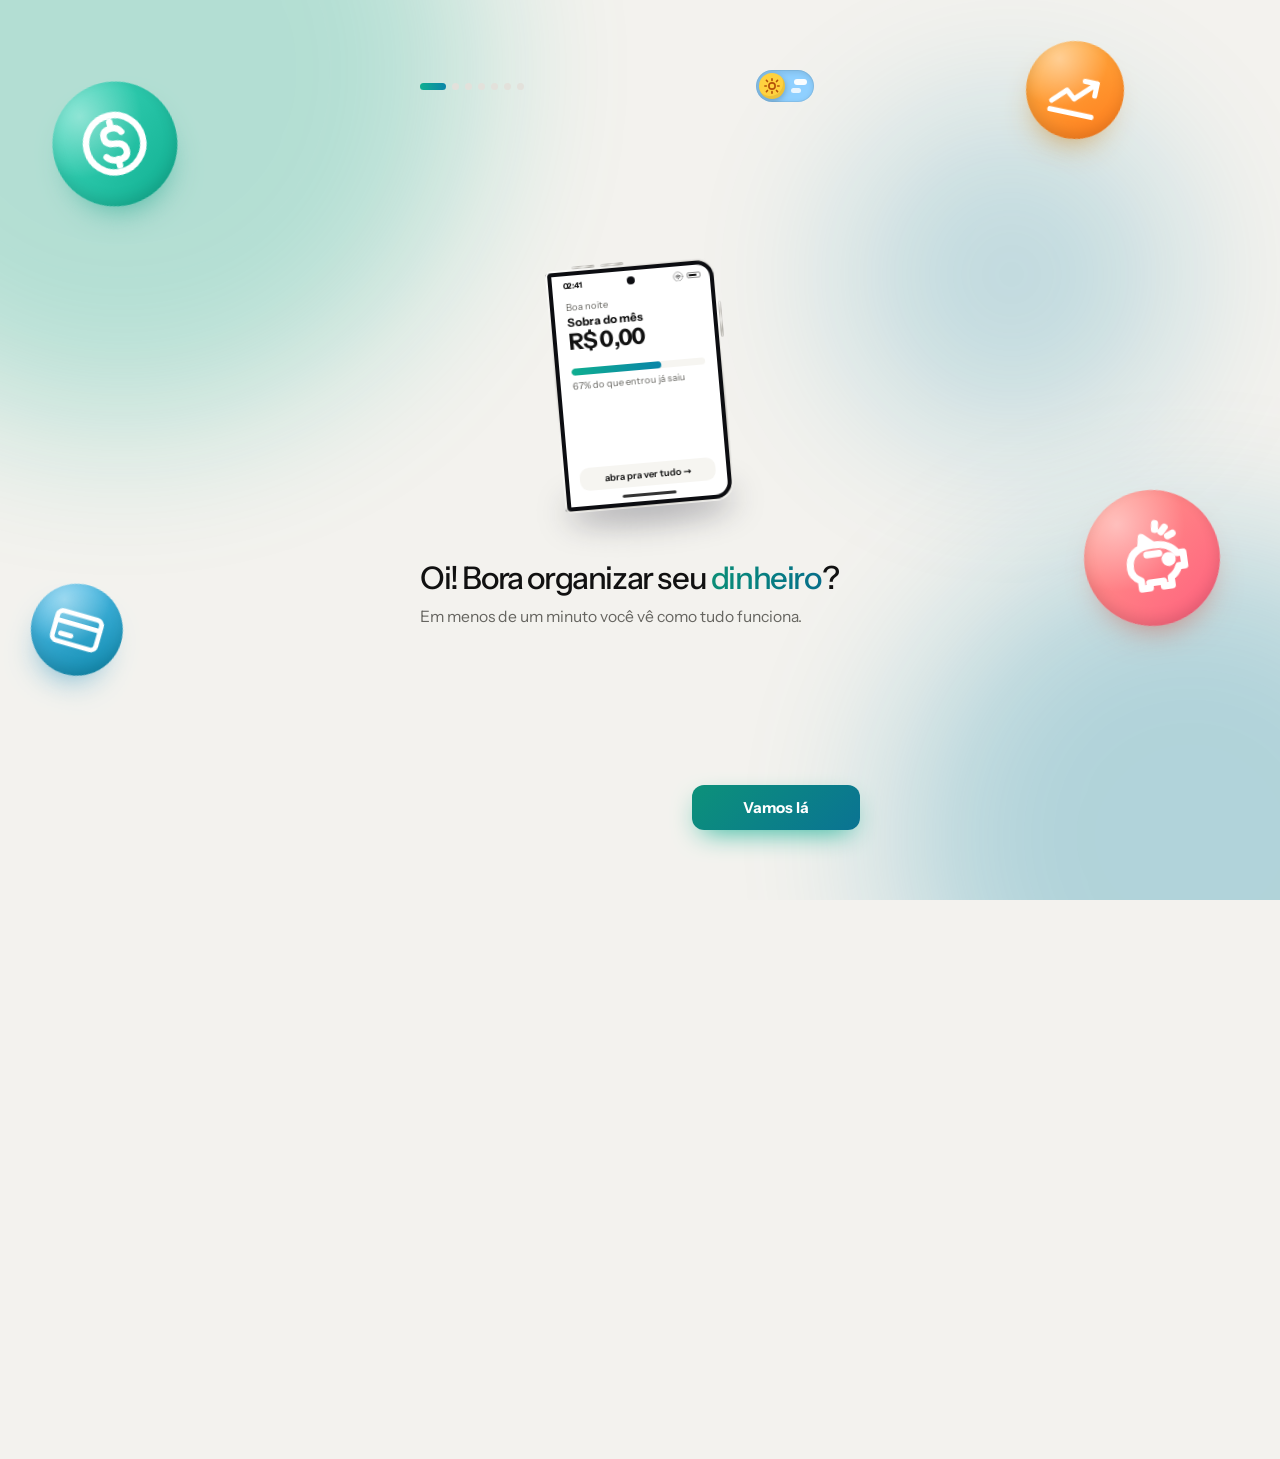
==== commit 144b9bf4: "Prévia: Capi comemora cada lançamento Co-Authored-By: Claude Opus 5.5 <noreply@anthropic.com> Claude" ====
--- a/preview.html
+++ b/preview.html
@@ -5659,6 +5659,7 @@
     if (/lançad|salv|pront|marcad|paga|recebid|guardad|adicionad|importad|ligad|instalad|juntei|boas-vindas|atualizad|copiad/i.test(msg) && !/não |inválid|ilegív|erro/i.test(msg)) {
       const c = document.createElement('span'); c.className = 'toast-capi'; c.setAttribute('aria-hidden', 'true');
       c.innerHTML = `<svg viewBox="0 0 64 64">${AVATARS.capivara.svg}</svg>`; el.prepend(c);
+      $('#capiScene')?._cheer?.();
     }
     if (actionLabel) {
       const b = document.createElement('button');
@@ -6572,9 +6573,14 @@
           <g class="cs-fruit"><circle cx="64" cy="17" r="5.4" fill="#ff9416"/><circle cx="62.2" cy="15.5" r="1.5" fill="#ffc06b" opacity=".8"/><path d="M64 12q2.5-3 6-1.6" fill="none" stroke="#2f9e57" stroke-width="2" stroke-linecap="round"/></g>
         </g></g></svg>`;
     const drop = () => { if (document.hidden) return; el.classList.remove('drop'); void el.offsetWidth; el.classList.add('drop'); };
-    el.addEventListener('click', drop);
+    const reduced = matchMedia('(prefers-reduced-motion: reduce)').matches;
+    let loop = 0;
+    const again = () => { clearInterval(loop); if (!reduced) loop = setInterval(drop, 9000); };   // reinicia a contagem pra não repetir logo em seguida
+    el.addEventListener('click', () => { drop(); again(); });
     el.addEventListener('animationend', e => { if (e.target.classList?.contains('cs-capi')) el.classList.remove('drop'); });
-    if (!matchMedia('(prefers-reduced-motion: reduce)').matches) { setTimeout(drop, 1100); setInterval(drop, 9000); }
+    // deu certo um lançamento (aviso de sucesso): ela comemora guardando uma moedinha, se não estiver no meio de uma
+    el._cheer = () => { if (reduced || el.classList.contains('drop') || el.getBoundingClientRect().bottom < 0) return; drop(); again(); };
+    if (!reduced) { setTimeout(drop, 1100); again(); }
   }
   function introAnim() {
     drawCapiScene();
